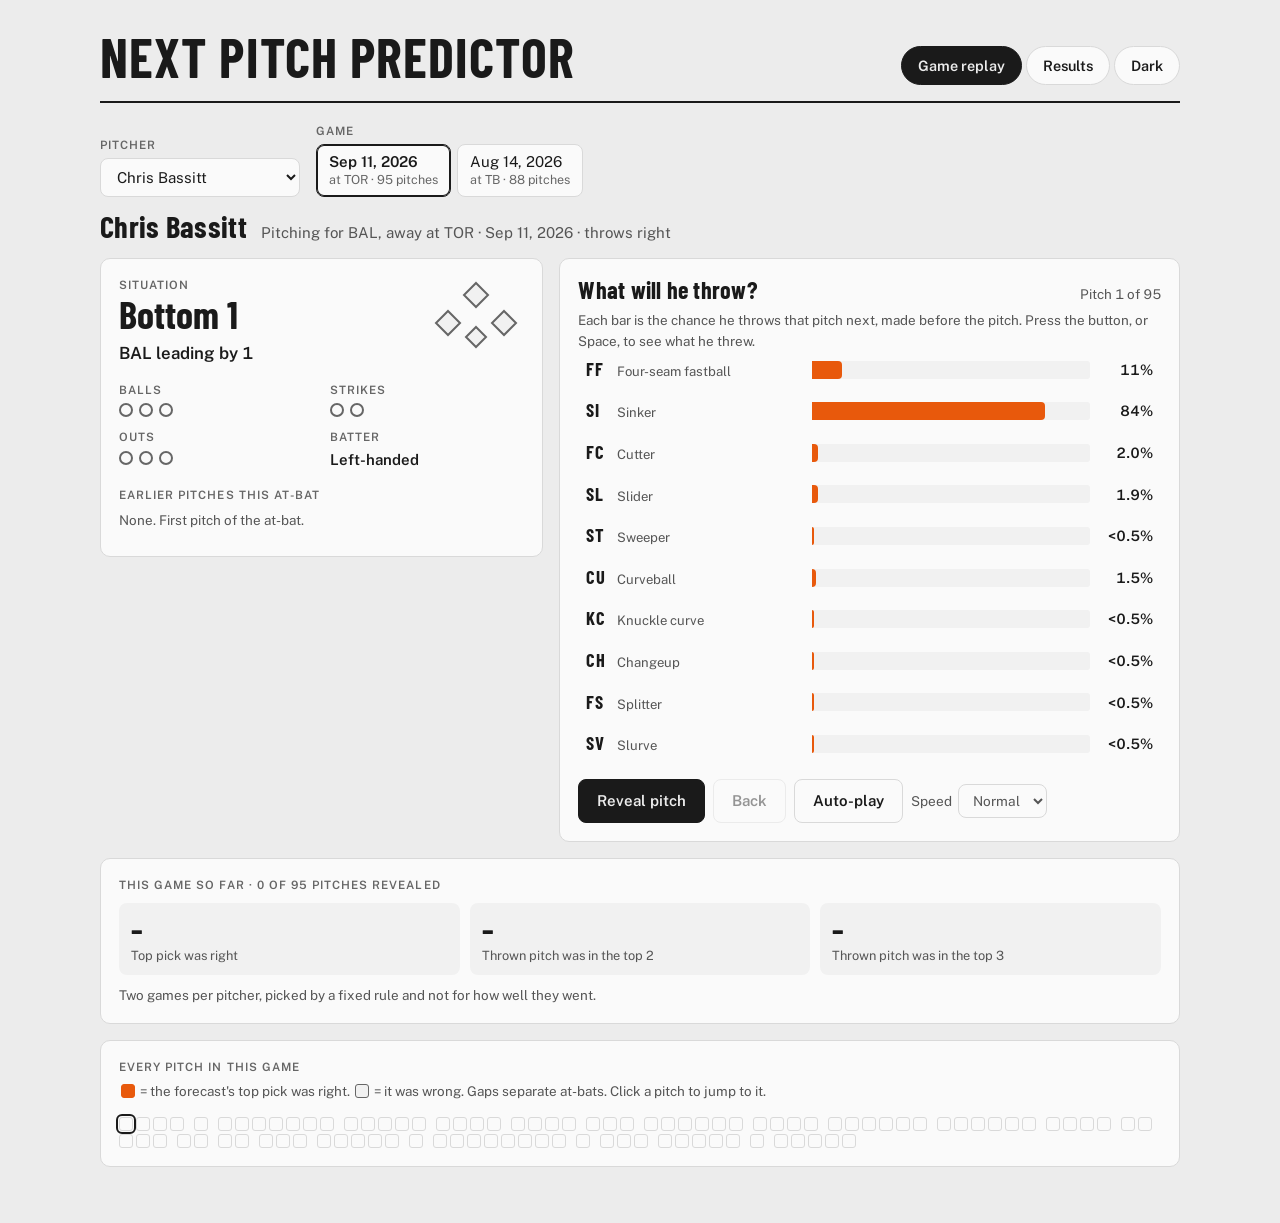
==== docs/index.html @ 97c6d10a "chore: remove unused gitkeep" ====
<!doctype html>
<html lang="en">
<head>
<meta charset="utf-8">
<meta name="viewport" content="width=device-width, initial-scale=1, viewport-fit=cover">
<title>Next Pitch Predictor</title>
<meta name="claude:viewport-fit-sides" content="cover">
<link rel="preconnect" href="https://fonts.googleapis.com">
<link rel="preconnect" href="https://fonts.gstatic.com" crossorigin>
<link href="https://fonts.googleapis.com/css2?family=Barlow+Condensed:wght@500;600;700&family=Public+Sans:wght@400;500;600&display=swap" rel="stylesheet">
<style>
/* Layout: a scoreboard-style header, then one working surface.
   Replay = situation card (left) + forecast panel (right); Results and How it works are single columns. */
:root{
  --bg:#ececec; --surface:#fafafa; --surface-2:#f1f1f1; --line:#d9d9d9;
  --ink:#1a1a1a; --ink-2:#555555; --ink-3:#666666;
  --model:#e8590c; --model-soft:#f8d3bc; --basec:#1971c2; --baseb:#8a8a8a;
  --good:#1a7f4b; --bad:#c0392b; --ring:#1a1a1a;
  --display:'Barlow Condensed','Arial Narrow',system-ui,sans-serif;
  --body:'Public Sans',system-ui,-apple-system,'Segoe UI',sans-serif;
}
@media (prefers-color-scheme: dark){
  :root:not([data-theme="light"]){
    --bg:#121212; --surface:#1b1b1b; --surface-2:#252525; --line:#333333;
    --ink:#f0f0f0; --ink-2:#b5b5b5; --ink-3:#9a9a9a;
    --model:#ff7a2f; --model-soft:#5c2f14; --basec:#5aa7f0; --baseb:#9a9a9a;
    --good:#4cc08a; --bad:#ef7566; --ring:#f0f0f0; color-scheme:dark;
  }
}
:root[data-theme="dark"]{
  --bg:#121212; --surface:#1b1b1b; --surface-2:#252525; --line:#333333;
  --ink:#f0f0f0; --ink-2:#b5b5b5; --ink-3:#9a9a9a;
  --model:#ff7a2f; --model-soft:#5c2f14; --basec:#5aa7f0; --baseb:#9a9a9a;
  --good:#4cc08a; --bad:#ef7566; --ring:#f0f0f0; color-scheme:dark;
}
*{box-sizing:border-box}
body{background:var(--bg);color:var(--ink);font-family:var(--body);font-size:15px;line-height:1.5;
  padding-block:20px 48px;padding-left:max(16px,env(safe-area-inset-left,0px));padding-right:max(16px,env(safe-area-inset-right,0px))}
.wrap{max-width:1080px;margin:0 auto}
h1,h2,h3{font-family:var(--display);font-weight:700;letter-spacing:.01em;margin:0;text-wrap:balance;line-height:1.05}
p{margin:0}
button,select{font:inherit;color:inherit}
.num{font-variant-numeric:tabular-nums}
:focus-visible{outline:2px solid var(--model);outline-offset:2px}

/* header */
.top{display:flex;flex-wrap:wrap;align-items:flex-end;justify-content:space-between;gap:14px 24px;padding-bottom:16px;border-bottom:2px solid var(--ink)}
.brand h1{font-size:clamp(2.2rem,6vw,3.4rem);text-transform:uppercase;letter-spacing:.02em}
.brand p{color:var(--ink-2);max-width:46ch;margin-top:6px}
.tabs{display:flex;gap:4px;flex-wrap:wrap}
.tab{border:1px solid var(--line);background:var(--surface);padding:8px 16px;border-radius:999px;cursor:pointer;font-weight:600;font-size:.9rem}
.tab[aria-selected="true"]{background:var(--ink);color:var(--bg);border-color:var(--ink)}
.panel{padding-top:20px}

/* cards */
.card{background:var(--surface);border:1px solid var(--line);border-radius:10px;padding:18px}
.eyebrow{font-size:.72rem;text-transform:uppercase;letter-spacing:.09em;color:var(--ink-3);font-weight:600}
.h-sm{font-size:1.5rem}
.muted{color:var(--ink-2)}

/* replay */
.pickers{display:flex;flex-wrap:wrap;gap:12px 16px;align-items:end;margin-bottom:14px}
.field{display:flex;flex-direction:column;gap:4px;min-width:0}
.field label{font-size:.72rem;text-transform:uppercase;letter-spacing:.09em;color:var(--ink-3);font-weight:600}
select{background:var(--surface);border:1px solid var(--line);border-radius:8px;padding:9px 12px;min-width:200px;max-width:100%}
.gbtns{display:flex;gap:6px;flex-wrap:wrap}
.gbtn{background:var(--surface);border:1px solid var(--line);border-radius:8px;padding:8px 12px;cursor:pointer;text-align:left;line-height:1.25}
.gbtn[aria-pressed="true"]{border-color:var(--ink);box-shadow:inset 0 0 0 1px var(--ink);font-weight:600}
.gbtn small{display:block;color:var(--ink-3);font-weight:400}
.gtitle{display:flex;flex-wrap:wrap;gap:4px 14px;align-items:baseline;margin-bottom:14px}
.gtitle h2{font-size:1.9rem}
.grid{display:grid;grid-template-columns:minmax(0,5fr) minmax(0,7fr);gap:16px;align-items:start}
@media (max-width:820px){.grid{grid-template-columns:minmax(0,1fr)}}
.sit{display:flex;flex-direction:column;gap:16px}
.sit-top{display:flex;justify-content:space-between;align-items:flex-start;gap:12px}
.inning{font-family:var(--display);font-size:2.4rem;font-weight:700;line-height:1}
.inning small{font-size:.9rem;font-family:var(--body);font-weight:500;color:var(--ink-3);display:block;letter-spacing:0}
.diamond{width:96px;height:80px;flex:none}
.diamond path.base{fill:var(--surface-2);stroke:var(--ink-3);stroke-width:2}
.diamond path.on{fill:var(--basec);stroke:var(--ink);}
.stats{display:grid;grid-template-columns:1fr 1fr;gap:12px 16px}
.stat .lbl{font-size:.72rem;text-transform:uppercase;letter-spacing:.09em;color:var(--ink-3);font-weight:600}
.dots{display:flex;gap:6px;margin-top:4px;align-items:center}
.dot{width:14px;height:14px;border-radius:50%;border:2px solid var(--ink-3);background:transparent}
.dot.on{background:var(--ink);border-color:var(--ink)}
.dot.strike.on{background:var(--ink)}
.dot.ball.on{background:var(--model);border-color:var(--model)}
.stat .v{font-weight:600;margin-top:2px}
.prev{display:flex;gap:6px;flex-wrap:wrap;margin-top:6px;min-height:28px}
.chip{font-family:var(--display);font-weight:600;font-size:1.05rem;border:1px solid var(--line);background:var(--surface-2);border-radius:6px;padding:1px 9px;letter-spacing:.03em}
.note{font-size:.84rem;color:var(--ink-2)}

.fc-head{display:flex;justify-content:space-between;flex-wrap:wrap;gap:8px;align-items:baseline;margin-bottom:6px}
.legend{display:flex;gap:14px;flex-wrap:wrap;font-size:.8rem;color:var(--ink-2);margin:8px 0 12px}
.legend span{display:inline-flex;align-items:center;gap:6px}
.sw-bar{width:16px;height:8px;background:var(--model);border-radius:2px}
.sw-c{width:9px;height:9px;background:var(--basec);transform:rotate(45deg);border:1px solid var(--surface)}
.sw-b{width:3px;height:14px;background:var(--baseb)}
ol.rows{list-style:none;margin:0;padding:0;display:flex;flex-direction:column;gap:4px}
.row{display:grid;grid-template-columns:minmax(9rem,13.5rem) minmax(0,1fr) 3.3rem;gap:10px;align-items:center;padding:3px 6px;border-radius:6px;border:2px solid transparent}
.row .code{font-family:var(--display);font-weight:700;font-size:1.15rem;display:inline-block;width:1.9rem;letter-spacing:.02em}
.row .nm{font-size:.82rem;color:var(--ink-2)}
.row .val{text-align:right;font-weight:600;font-size:.9rem}
.track{position:relative;height:18px;background:var(--surface-2);border-radius:3px}
.bar{position:absolute;left:0;top:0;bottom:0;background:var(--model);border-radius:0 4px 4px 0;min-width:2px;transition:width .35s ease}
.tk{position:absolute;top:50%;display:block}
.tk.c{width:10px;height:10px;background:var(--basec);transform:translate(-50%,-50%) rotate(45deg);border:1.5px solid var(--surface);z-index:2}
.tk.b{width:3px;height:22px;background:var(--baseb);transform:translate(-50%,-50%);z-index:1;border-radius:1px}
.row.thrown{border-color:var(--ring);background:var(--surface-2)}
.row.thrown .nm{color:var(--ink);font-weight:600}
.row>span:first-child{white-space:nowrap}
.row .flag{display:none;font-size:.68rem;text-transform:uppercase;letter-spacing:.08em;font-weight:700;margin-left:4px}
.row.thrown .flag{display:inline}
.row.pick .val::after{content:"";}
.row.pick .code{text-decoration:underline;text-decoration-thickness:2px;text-underline-offset:3px}
.hidden-ticks .tk{display:none}
.controls{display:flex;gap:8px;flex-wrap:wrap;margin-top:16px;align-items:center}
.btn{border:1px solid var(--ink);background:var(--ink);color:var(--bg);border-radius:8px;padding:10px 18px;font-weight:600;cursor:pointer}
.btn.sec{background:var(--surface);color:var(--ink);border-color:var(--line)}
.btn:disabled{opacity:.45;cursor:default}
.speed{display:flex;gap:6px;align-items:center;font-size:.85rem;color:var(--ink-2)}
.speed select{min-width:0;padding:7px 10px}
.tg{display:flex;gap:6px;align-items:center;font-size:.85rem;color:var(--ink-2)}
.result{margin-top:14px;border-top:1px solid var(--line);padding-top:14px}
.result:empty{display:none}
.result h3{font-size:1.25rem}
.three{display:grid;grid-template-columns:repeat(3,minmax(0,1fr));gap:8px;margin-top:8px}
.three>div{background:var(--surface-2);border-radius:8px;padding:8px 10px}
.three .big{font-family:var(--display);font-size:1.8rem;font-weight:700;line-height:1.1}
.three .who{font-size:.76rem;color:var(--ink-2);display:flex;gap:6px;align-items:center}
.sofar{margin-top:16px}
.so3{display:grid;grid-template-columns:repeat(auto-fit,minmax(190px,1fr));gap:10px;margin-top:8px}
.so3>div{background:var(--surface-2);border-radius:8px;padding:10px 12px}
.so3 .big{font-family:var(--display);font-size:1.9rem;font-weight:700;line-height:1.1}
.so3 .d{font-size:.8rem;color:var(--ink-2)}
.score{font-weight:600;margin-top:8px;font-size:1.05rem}
table{border-collapse:collapse;width:100%;font-size:.88rem}
th,td{text-align:right;padding:6px 8px;border-bottom:1px solid var(--line)}
th:first-child,td:first-child{text-align:left}
th{font-size:.72rem;text-transform:uppercase;letter-spacing:.08em;color:var(--ink-3);font-weight:600}
.tscroll{overflow-x:auto}
.strip{display:flex;flex-wrap:wrap;gap:3px;margin-top:16px}
.cell{width:14px;height:14px;border-radius:3px;border:1.5px solid var(--line);background:transparent;padding:0;cursor:pointer}
.cell.hit{background:var(--model);border-color:var(--model)}
.cell.miss{background:var(--surface-2);border-color:var(--ink-3)}
.cell.cur{outline:2px solid var(--ring);outline-offset:1px}
.cell.ab{margin-left:7px}
.sr{position:absolute;left:-9999px}
.swatch{display:inline-block;width:14px;height:14px;border-radius:3px;border:1.5px solid var(--line);vertical-align:-2px;margin:0 2px}
.swatch.hit{background:var(--model);border-color:var(--model)}
.swatch.miss{background:var(--surface-2);border-color:var(--ink-3)}

/* results */
.hero-l{font-size:clamp(1.9rem,4.4vw,2.8rem);max-width:22ch}
.kpis{display:grid;grid-template-columns:repeat(auto-fit,minmax(220px,1fr));gap:12px;margin:18px 0}
.kpi .n{font-family:var(--display);font-size:3rem;font-weight:700;line-height:1}
.kpi .d{color:var(--ink-2);font-size:.9rem;margin-top:6px}
.section{margin-top:24px}
.section h2{font-size:1.7rem;margin-bottom:4px}
.dp{display:grid;grid-template-columns:minmax(6.5rem,10rem) minmax(0,1fr) 4.2rem;gap:6px 12px;align-items:center;margin-top:14px}
.dp .lab{font-weight:600;font-size:.9rem}
.dp .lab small{display:block;color:var(--ink-3);font-weight:400}
.dtrack{position:relative;height:30px;border-left:1px solid var(--line)}
.dtrack::before{content:"";position:absolute;left:0;right:0;top:50%;height:1px;background:var(--line)}
.whisk{position:absolute;top:50%;height:2px;background:var(--ink-3);transform:translateY(-50%)}
.whisk::before,.whisk::after{content:"";position:absolute;top:-4px;width:2px;height:10px;background:var(--ink-3)}
.whisk::before{left:0}.whisk::after{right:0}
.pt{position:absolute;top:50%;width:14px;height:14px;border-radius:50%;transform:translate(-50%,-50%);border:2px solid var(--surface)}
.axis{display:grid;grid-template-columns:minmax(6.5rem,10rem) minmax(0,1fr) 4.2rem;gap:12px;font-size:.76rem;color:var(--ink-3);margin-top:4px}
.axis .ticks{position:relative;height:18px}
.axis .ticks span{position:absolute;transform:translateX(-50%)}
.gb{display:grid;grid-template-columns:minmax(6.5rem,9rem) minmax(0,1fr) 4.6rem;gap:6px 12px;align-items:center;margin-top:12px}
.gtrack{position:relative;height:18px;background:var(--surface-2);border-radius:3px}
.gfill{position:absolute;left:0;top:0;bottom:0;background:var(--model);border-radius:0 4px 4px 0}
.gfill.cut{background:repeating-linear-gradient(90deg,var(--model) 0 10px,var(--model-soft) 10px 14px)}
.gb .lab small{display:block;color:var(--ink-3);font-size:.76rem}
.callout{border-left:4px solid var(--basec);background:var(--surface-2);padding:12px 14px;border-radius:0 8px 8px 0;margin-top:14px;max-width:70ch}
.crit{list-style:none;margin:10px 0 0;padding:0;display:flex;flex-direction:column;gap:8px}
.crit li{display:flex;gap:10px;align-items:flex-start}
.badge{font-size:.68rem;text-transform:uppercase;letter-spacing:.08em;font-weight:700;border:1px solid var(--line);border-radius:4px;padding:1px 6px;white-space:nowrap}
.pass{font-weight:700;color:var(--good);min-width:3.2rem}
.switch{display:flex;gap:8px;align-items:center;margin-top:12px;font-size:.9rem}

.foot{margin-top:28px;font-size:.8rem;color:var(--ink-3);max-width:80ch}
@media (prefers-reduced-motion:reduce){.bar{transition:none}}
@media (max-width:520px){
  .row{grid-template-columns:minmax(5.6rem,6.4rem) minmax(0,1fr) 3rem;gap:6px}
  .row .nm{display:none}
  .row.thrown .nm{display:none}
  .row.thrown .flag{display:none}
  .dp,.axis{grid-template-columns:minmax(5rem,6.4rem) minmax(0,1fr) 3.4rem;gap:6px 8px}
  .gb{grid-template-columns:minmax(5rem,6.4rem) minmax(0,1fr) 3.8rem}
  .three .big{font-size:1.5rem}
  .tg{margin-left:0}
}
</style>

</head>
<body>
<div class="wrap">
  <header class="top">
    <div class="brand">
      <h1>Next Pitch Predictor</h1>
    </div>
    <div class="tabs" role="tablist" aria-label="Sections">
      <button class="tab" role="tab" id="tab-replay" aria-controls="replay" data-tab="replay">Game replay</button>
      <button class="tab" role="tab" id="tab-results" aria-controls="results" data-tab="results">Results</button>
      <button class="tab" id="themeBtn" type="button" aria-label="Switch between light and dark">Light</button>
    </div>
  </header>

  <!-- REPLAY -->
  <section class="panel" id="replay" role="tabpanel" aria-labelledby="tab-replay">
    <div class="pickers">
      <div class="field"><label for="pitcher">Pitcher</label><select id="pitcher"></select></div>
      <div class="field"><label id="glabel">Game</label><div class="gbtns" id="gbtns" role="group" aria-labelledby="glabel"></div></div>
    </div>
    <div class="gtitle"><h2 id="gname"></h2><span class="muted" id="gmeta"></span></div>
    <div class="grid">
      <div class="card sit" id="sit"></div>
      <div class="card">
        <div class="fc-head"><h2 class="h-sm" id="fctitle">What will he throw?</h2><span class="note num" id="pcount"></span></div>
        <p class="note" id="fchelp"></p>
        
        <ol class="rows" id="rows"></ol>
        <div class="controls">
          <button class="btn" id="next"></button>
          <button class="btn sec" id="back">Back</button>
          <button class="btn sec" id="auto">Auto-play</button>
          <label class="speed" for="speed">Speed <select id="speed"><option value="2600">Slow</option><option value="1300" selected>Normal</option><option value="650">Fast</option></select></label>
          
        </div>
        <div class="result" id="result" aria-live="polite"></div>
      </div>
    </div>
    <div class="card sofar" id="sofar"></div>
    <div class="card" style="margin-top:16px">
      <div class="eyebrow">Every pitch in this game</div>
      <p class="note" style="margin-top:4px"><i class="swatch hit"></i> = the forecast's top pick was right. <i class="swatch miss"></i> = it was wrong. Gaps separate at-bats. Click a pitch to jump to it.</p>
      <div class="strip" id="strip"></div>
    </div>
  </section>

  <!-- RESULTS -->
  <section class="panel" id="results" role="tabpanel" aria-labelledby="tab-results" hidden>
    <h2 class="hero-l">On the 2026 season, the model beat every baseline for all 13 pitchers.</h2>
    <p class="muted" style="max-width:62ch;margin-top:8px">28,778 pitches across 313 games. The 2026 season was held back during development and scored once.</p>
    <div class="kpis">
      <div class="card kpi"><div class="n num">0.286</div><div class="d">lower log loss than Baseline B, the pitcher-by-count lookup. Lower is better.</div></div>
      <div class="card kpi"><div class="n num">13 of 13</div><div class="d">pitchers scored better than Baseline B. Baseline C beat B for 10 of 13.</div></div>
      <div class="card kpi"><div class="n num" id="k3n">42.2%</div><div class="d" id="k3d">of the time the model's top pick was right, and 68.6% for its top two. Baseline C: 41.0% and 66.6%.</div></div>
    </div>

    <div class="card section" style="margin-top:0">
      <h2>Score by model</h2>
      <p class="muted" style="max-width:70ch">Log loss grades the probabilities, not only the top pick. Dots are the 2026 score and lines are 95% intervals from resampling whole games. For scale, guessing all ten pitch types equally scores 2.30.</p>
      <div id="dp"></div>
      <div class="axis"><span></span><div class="ticks" id="axis"></div><span></span></div>
    </div>

    <div class="card section">
      <h2>Gain over Baseline C, by pitcher</h2>
      <p class="muted" style="max-width:70ch">How much lower the model's log loss is than Baseline C, the fairer bar because it also knows the batter's handedness.</p>
      <div id="gb"></div>
      <div class="callout" id="callout"></div>
      <label class="switch"><input type="checkbox" id="excl"> Leave out Kikuchi and Irvin (chosen after seeing the results)</label>
      <p class="note" id="exclout" style="margin-top:6px"></p>
    </div>
  </section>

</div>

<script type="application/json" id="data">{"classes":["FF","SI","FC","SL","ST","CU","KC","CH","FS","SV"],"models":["B","C","Global XGBoost"],"games":[{"pitcher":605135,"name":"Bassitt, Chris","throws":"R","game_pk":822767,"pitches":[{"ab":5,"pn":1,"inning":1,"top":0,"outs":0,"balls":0,"strikes":0,"on":[0,0,0],"diff":1,"stand":"L","actual":"SI","p":{"B":[719,4677,1305,530,457,1329,0,625,359,0],"C":[1058,3691,1770,415,258,1588,0,617,604,0],"Global XGBoost":[1050,8356,204,195,9,149,19,15,1,1]}},{"ab":5,"pn":2,"inning":1,"top":0,"outs":0,"balls":1,"strikes":0,"on":[0,0,0],"diff":1,"stand":"L","actual":"SI","p":{"B":[490,4913,1543,483,374,1171,0,669,357,0],"C":[661,3929,2123,351,187,1347,0,825,576,0],"Global XGBoost":[1509,6155,832,194,76,584,4,464,181,2]}},{"ab":5,"pn":3,"inning":1,"top":0,"outs":0,"balls":1,"strikes":1,"on":[0,0,0],"diff":1,"stand":"L","actual":"SI","p":{"B":[613,3196,1812,527,879,1929,0,608,435,0],"C":[876,2245,2429,495,417,2227,0,608,702,0],"Global XGBoost":[2272,2527,2121,239,127,1342,6,880,484,3]}},{"ab":5,"pn":4,"inning":1,"top":0,"outs":0,"balls":1,"strikes":2,"on":[0,0,0],"diff":1,"stand":"L","actual":"FC","p":{"B":[1127,2871,2455,222,1185,1383,0,224,533,0],"C":[1484,2360,2827,239,599,1425,0,226,840,0],"Global XGBoost":[1730,1946,3325,214,162,1185,5,601,829,3]}},{"ab":6,"pn":1,"inning":1,"top":0,"outs":1,"balls":0,"strikes":0,"on":[0,0,0],"diff":1,"stand":"R","actual":"SI","p":{"B":[719,4677,1305,530,457,1329,0,625,359,0],"C":[352,5774,779,660,654,1046,0,640,95,0],"Global XGBoost":[308,6955,643,242,507,1087,3,220,33,3]}},{"ab":7,"pn":1,"inning":1,"top":0,"outs":1,"balls":0,"strikes":0,"on":[1,0,0],"diff":1,"stand":"R","actual":"ST","p":{"B":[719,4677,1305,530,457,1329,0,625,359,0],"C":[352,5774,779,660,654,1046,0,640,95,0],"Global XGBoost":[253,7282,574,223,388,1005,2,240,30,2]}},{"ab":7,"pn":2,"inning":1,"top":0,"outs":1,"balls":1,"strikes":0,"on":[1,0,0],"diff":1,"stand":"R","actual":"SI","p":{"B":[490,4913,1543,483,374,1171,0,669,357,0],"C":[261,6133,863,641,546,943,0,510,104,0],"Global XGBoost":[155,7322,647,173,738,594,1,323,45,2]}},{"ab":7,"pn":3,"inning":1,"top":0,"outs":1,"balls":1,"strikes":1,"on":[1,0,0],"diff":1,"stand":"R","actual":"CU","p":{"B":[613,3196,1812,527,879,1929,0,608,435,0],"C":[288,4210,1101,581,1439,1639,0,616,126,0],"Global XGBoost":[235,5678,886,192,1320,1042,2,463,179,2]}},{"ab":7,"pn":4,"inning":1,"top":0,"outs":1,"balls":1,"strikes":2,"on":[1,0,0],"diff":1,"stand":"R","actual":"FF","p":{"B":[1127,2871,2455,222,1185,1383,0,224,533,0],"C":[782,3305,2122,190,1861,1330,0,190,220,0],"Global XGBoost":[348,3075,2396,128,2076,1529,1,270,177,1]}},{"ab":7,"pn":5,"inning":1,"top":0,"outs":1,"balls":2,"strikes":2,"on":[1,0,0],"diff":1,"stand":"R","actual":"CU","p":{"B":[930,3517,2179,260,1022,1431,0,309,352,0],"C":[653,4050,1792,276,1507,1222,0,334,166,0],"Global XGBoost":[465,4715,1579,179,1743,948,1,303,66,1]}},{"ab":7,"pn":6,"inning":1,"top":0,"outs":1,"balls":2,"strikes":2,"on":[1,0,0],"diff":1,"stand":"R","actual":"SI","p":{"B":[930,3517,2179,260,1022,1431,0,309,352,0],"C":[653,4050,1792,276,1507,1222,0,334,166,0],"Global XGBoost":[926,4335,1816,126,1543,921,1,272,59,1]}},{"ab":7,"pn":7,"inning":1,"top":0,"outs":1,"balls":3,"strikes":2,"on":[1,0,0],"diff":1,"stand":"R","actual":"SI","p":{"B":[657,4643,1782,279,704,1552,0,247,136,0],"C":[419,5315,1340,270,1051,1363,0,183,60,0],"Global XGBoost":[335,5935,1506,146,915,912,1,215,35,1]}},{"ab":8,"pn":1,"inning":1,"top":0,"outs":1,"balls":0,"strikes":0,"on":[1,1,0],"diff":1,"stand":"R","actual":"SI","p":{"B":[719,4677,1305,530,457,1329,0,625,359,0],"C":[352,5774,779,660,654,1046,0,640,95,0],"Global XGBoost":[330,6736,559,199,679,1191,1,286,18,1]}},{"ab":8,"pn":2,"inning":1,"top":0,"outs":1,"balls":1,"strikes":0,"on":[1,1,0],"diff":1,"stand":"R","actual":"SI","p":{"B":[490,4913,1543,483,374,1171,0,669,357,0],"C":[261,6133,863,641,546,943,0,510,104,0],"Global XGBoost":[163,7262,522,188,583,864,1,393,23,1]}},{"ab":8,"pn":3,"inning":1,"top":0,"outs":1,"balls":1,"strikes":1,"on":[1,1,0],"diff":1,"stand":"R","actual":"ST","p":{"B":[613,3196,1812,527,879,1929,0,608,435,0],"C":[288,4210,1101,581,1439,1639,0,616,126,0],"Global XGBoost":[237,5014,770,182,1744,1516,1,480,55,1]}},{"ab":8,"pn":4,"inning":1,"top":0,"outs":1,"balls":2,"strikes":1,"on":[1,1,0],"diff":1,"stand":"R","actual":"SI","p":{"B":[655,4796,1660,331,456,1305,0,548,249,0],"C":[352,5724,1206,378,630,1035,0,590,85,0],"Global XGBoost":[187,6921,477,150,1135,821,1,284,23,1]}},{"ab":8,"pn":5,"inning":1,"top":0,"outs":2,"balls":3,"strikes":1,"on":[0,1,0],"diff":1,"stand":"R","actual":"SI","p":{"B":[562,5741,1492,472,351,912,0,342,127,0],"C":[349,6519,1135,497,457,705,0,288,50,0],"Global XGBoost":[256,7343,744,174,631,629,1,199,22,1]}},{"ab":9,"pn":1,"inning":1,"top":0,"outs":2,"balls":0,"strikes":0,"on":[1,1,0],"diff":1,"stand":"L","actual":"SI","p":{"B":[719,4677,1305,530,457,1329,0,625,359,0],"C":[1058,3691,1770,415,258,1588,0,617,604,0],"Global XGBoost":[952,2552,2284,247,434,2656,1,610,261,2]}},{"ab":9,"pn":2,"inning":1,"top":0,"outs":2,"balls":0,"strikes":1,"on":[1,1,0],"diff":1,"stand":"L","actual":"FF","p":{"B":[652,3007,1600,495,1018,1830,0,832,565,0],"C":[995,1839,2164,443,523,2116,0,940,981,0],"Global XGBoost":[629,1496,2805,221,476,2433,1,999,938,2]}},{"ab":9,"pn":3,"inning":1,"top":0,"outs":2,"balls":0,"strikes":2,"on":[1,1,0],"diff":1,"stand":"L","actual":"FC","p":{"B":[1341,2858,2407,188,1309,1203,0,292,402,0],"C":[1749,2426,2882,132,618,1254,0,325,614,0],"Global XGBoost":[2508,1423,2142,140,684,2373,1,470,258,1]}},{"ab":9,"pn":4,"inning":1,"top":0,"outs":2,"balls":1,"strikes":2,"on":[1,1,0],"diff":1,"stand":"L","actual":"SI","p":{"B":[1127,2871,2455,222,1185,1383,0,224,533,0],"C":[1484,2360,2827,239,599,1425,0,226,840,0],"Global XGBoost":[1003,2214,2829,146,601,2448,1,518,238,2]}},{"ab":19,"pn":1,"inning":2,"top":0,"outs":0,"balls":0,"strikes":0,"on":[0,0,0],"diff":6,"stand":"R","actual":"SI","p":{"B":[719,4677,1305,530,457,1329,0,625,359,0],"C":[352,5774,779,660,654,1046,0,640,95,0],"Global XGBoost":[477,6813,620,245,646,976,1,206,14,1]}},{"ab":19,"pn":2,"inning":2,"top":0,"outs":0,"balls":1,"strikes":0,"on":[0,0,0],"diff":6,"stand":"R","actual":"SI","p":{"B":[490,4913,1543,483,374,1171,0,669,357,0],"C":[261,6133,863,641,546,943,0,510,104,0],"Global XGBoost":[271,7566,514,201,546,629,1,259,14,1]}},{"ab":19,"pn":3,"inning":2,"top":0,"outs":0,"balls":1,"strikes":1,"on":[0,0,0],"diff":6,"stand":"R","actual":"SI","p":{"B":[613,3196,1812,527,879,1929,0,608,435,0],"C":[288,4210,1101,581,1439,1639,0,616,126,0],"Global XGBoost":[349,4808,921,221,1752,1456,1,441,50,1]}},{"ab":19,"pn":4,"inning":2,"top":0,"outs":0,"balls":1,"strikes":2,"on":[0,0,0],"diff":6,"stand":"R","actual":"ST","p":{"B":[1127,2871,2455,222,1185,1383,0,224,533,0],"C":[782,3305,2122,190,1861,1330,0,190,220,0],"Global XGBoost":[714,2661,1709,164,2871,1495,1,313,70,1]}},{"ab":20,"pn":1,"inning":2,"top":0,"outs":1,"balls":0,"strikes":0,"on":[0,0,0],"diff":6,"stand":"L","actual":"SI","p":{"B":[719,4677,1305,530,457,1329,0,625,359,0],"C":[1058,3691,1770,415,258,1588,0,617,604,0],"Global XGBoost":[1116,3468,1919,254,426,2014,1,440,360,1]}},{"ab":20,"pn":2,"inning":2,"top":0,"outs":1,"balls":0,"strikes":1,"on":[0,0,0],"diff":6,"stand":"L","actual":"FC","p":{"B":[652,3007,1600,495,1018,1830,0,832,565,0],"C":[995,1839,2164,443,523,2116,0,940,981,0],"Global XGBoost":[696,1799,2953,250,477,2005,1,862,956,1]}},{"ab":20,"pn":3,"inning":2,"top":0,"outs":1,"balls":0,"strikes":2,"on":[0,0,0],"diff":6,"stand":"L","actual":"FC","p":{"B":[1341,2858,2407,188,1309,1203,0,292,402,0],"C":[1749,2426,2882,132,618,1254,0,325,614,0],"Global XGBoost":[1450,1687,2955,141,657,2100,1,398,610,1]}},{"ab":21,"pn":1,"inning":2,"top":0,"outs":2,"balls":0,"strikes":0,"on":[0,0,0],"diff":6,"stand":"L","actual":"SI","p":{"B":[719,4677,1305,530,457,1329,0,625,359,0],"C":[1058,3691,1770,415,258,1588,0,617,604,0],"Global XGBoost":[950,2970,2261,270,400,2348,1,390,408,1]}},{"ab":21,"pn":2,"inning":2,"top":0,"outs":2,"balls":0,"strikes":1,"on":[0,0,0],"diff":6,"stand":"L","actual":"FC","p":{"B":[652,3007,1600,495,1018,1830,0,832,565,0],"C":[995,1839,2164,443,523,2116,0,940,981,0],"Global XGBoost":[613,1616,2845,237,406,2296,1,778,1207,1]}},{"ab":21,"pn":3,"inning":2,"top":0,"outs":2,"balls":0,"strikes":2,"on":[0,0,0],"diff":6,"stand":"L","actual":"FF","p":{"B":[1341,2858,2407,188,1309,1203,0,292,402,0],"C":[1749,2426,2882,132,618,1254,0,325,614,0],"Global XGBoost":[1678,1616,2544,131,689,2237,1,369,735,1]}},{"ab":21,"pn":4,"inning":2,"top":0,"outs":2,"balls":0,"strikes":2,"on":[0,0,0],"diff":6,"stand":"L","actual":"FC","p":{"B":[1341,2858,2407,188,1309,1203,0,292,402,0],"C":[1749,2426,2882,132,618,1254,0,325,614,0],"Global XGBoost":[1914,1713,2740,124,742,2013,1,346,405,1]}},{"ab":21,"pn":5,"inning":2,"top":0,"outs":2,"balls":0,"strikes":2,"on":[0,0,0],"diff":6,"stand":"L","actual":"SI","p":{"B":[1341,2858,2407,188,1309,1203,0,292,402,0],"C":[1749,2426,2882,132,618,1254,0,325,614,0],"Global XGBoost":[1692,1878,2350,108,720,2455,1,360,436,1]}},{"ab":21,"pn":6,"inning":2,"top":0,"outs":2,"balls":0,"strikes":2,"on":[0,0,0],"diff":6,"stand":"L","actual":"FF","p":{"B":[1341,2858,2407,188,1309,1203,0,292,402,0],"C":[1749,2426,2882,132,618,1254,0,325,614,0],"Global XGBoost":[1793,1715,2347,131,672,2408,1,401,532,1]}},{"ab":25,"pn":1,"inning":3,"top":0,"outs":0,"balls":0,"strikes":0,"on":[0,0,0],"diff":6,"stand":"R","actual":"FC","p":{"B":[719,4677,1305,530,457,1329,0,625,359,0],"C":[352,5774,779,660,654,1046,0,640,95,0],"Global XGBoost":[441,6862,672,262,568,988,1,186,19,1]}},{"ab":25,"pn":2,"inning":3,"top":0,"outs":0,"balls":1,"strikes":0,"on":[0,0,0],"diff":6,"stand":"R","actual":"SI","p":{"B":[490,4913,1543,483,374,1171,0,669,357,0],"C":[261,6133,863,641,546,943,0,510,104,0],"Global XGBoost":[329,7201,746,243,522,696,1,242,19,1]}},{"ab":25,"pn":3,"inning":3,"top":0,"outs":0,"balls":1,"strikes":1,"on":[0,0,0],"diff":6,"stand":"R","actual":"CU","p":{"B":[613,3196,1812,527,879,1929,0,608,435,0],"C":[288,4210,1101,581,1439,1639,0,616,126,0],"Global XGBoost":[334,5086,1067,245,1609,1224,1,385,47,1]}},{"ab":25,"pn":4,"inning":3,"top":0,"outs":0,"balls":2,"strikes":1,"on":[0,0,0],"diff":6,"stand":"R","actual":"FC","p":{"B":[655,4796,1660,331,456,1305,0,548,249,0],"C":[352,5724,1206,378,630,1035,0,590,85,0],"Global XGBoost":[352,6604,1147,138,745,745,1,250,17,1]}},{"ab":26,"pn":1,"inning":3,"top":0,"outs":1,"balls":0,"strikes":0,"on":[0,0,0],"diff":6,"stand":"L","actual":"CU","p":{"B":[719,4677,1305,530,457,1329,0,625,359,0],"C":[1058,3691,1770,415,258,1588,0,617,604,0],"Global XGBoost":[1033,3084,2135,284,377,1960,1,791,334,1]}},{"ab":26,"pn":2,"inning":3,"top":0,"outs":1,"balls":1,"strikes":0,"on":[0,0,0],"diff":6,"stand":"L","actual":"FC","p":{"B":[490,4913,1543,483,374,1171,0,669,357,0],"C":[661,3929,2123,351,187,1347,0,825,576,0],"Global XGBoost":[776,3484,2552,252,264,1442,1,1004,224,1]}},{"ab":26,"pn":3,"inning":3,"top":0,"outs":1,"balls":1,"strikes":1,"on":[0,0,0],"diff":6,"stand":"L","actual":"CU","p":{"B":[613,3196,1812,527,879,1929,0,608,435,0],"C":[876,2245,2429,495,417,2227,0,608,702,0],"Global XGBoost":[1033,1963,2755,216,654,1761,1,1060,555,1]}},{"ab":26,"pn":4,"inning":3,"top":0,"outs":1,"balls":1,"strikes":2,"on":[0,0,0],"diff":6,"stand":"L","actual":"CU","p":{"B":[1127,2871,2455,222,1185,1383,0,224,533,0],"C":[1484,2360,2827,239,599,1425,0,226,840,0],"Global XGBoost":[1213,2002,2885,161,596,1865,1,574,702,1]}},{"ab":26,"pn":5,"inning":3,"top":0,"outs":1,"balls":2,"strikes":2,"on":[0,0,0],"diff":6,"stand":"L","actual":"CU","p":{"B":[930,3517,2179,260,1022,1431,0,309,352,0],"C":[1201,2974,2578,231,606,1629,0,261,520,0],"Global XGBoost":[968,3473,2796,110,602,1131,1,595,323,1]}},{"ab":26,"pn":6,"inning":3,"top":0,"outs":1,"balls":3,"strikes":2,"on":[0,0,0],"diff":6,"stand":"L","actual":"SI","p":{"B":[657,4643,1782,279,704,1552,0,247,136,0],"C":[839,4164,2154,272,411,1726,0,267,167,0],"Global XGBoost":[674,4385,2924,99,410,1038,1,321,146,1]}},{"ab":27,"pn":1,"inning":3,"top":0,"outs":1,"balls":0,"strikes":0,"on":[0,1,0],"diff":6,"stand":"R","actual":"SI","p":{"B":[719,4677,1305,530,457,1329,0,625,359,0],"C":[352,5774,779,660,654,1046,0,640,95,0],"Global XGBoost":[396,5413,1055,267,855,1448,1,525,39,1]}},{"ab":27,"pn":2,"inning":3,"top":0,"outs":1,"balls":1,"strikes":0,"on":[0,1,0],"diff":6,"stand":"R","actual":"ST","p":{"B":[490,4913,1543,483,374,1171,0,669,357,0],"C":[261,6133,863,641,546,943,0,510,104,0],"Global XGBoost":[249,6116,962,235,765,1114,1,530,27,1]}},{"ab":27,"pn":3,"inning":3,"top":0,"outs":1,"balls":2,"strikes":0,"on":[0,1,0],"diff":6,"stand":"R","actual":"SI","p":{"B":[674,6050,1373,211,326,816,0,372,178,0],"C":[370,7013,978,236,417,628,0,293,65,0],"Global XGBoost":[304,7216,926,176,503,527,1,327,19,1]}},{"ab":27,"pn":4,"inning":3,"top":0,"outs":1,"balls":2,"strikes":1,"on":[0,1,0],"diff":6,"stand":"R","actual":"FC","p":{"B":[655,4796,1660,331,456,1305,0,548,249,0],"C":[352,5724,1206,378,630,1035,0,590,85,0],"Global XGBoost":[342,5571,1287,174,902,1163,1,507,52,1]}},{"ab":27,"pn":5,"inning":3,"top":0,"outs":1,"balls":2,"strikes":2,"on":[0,1,0],"diff":6,"stand":"R","actual":"FC","p":{"B":[930,3517,2179,260,1022,1431,0,309,352,0],"C":[653,4050,1792,276,1507,1222,0,334,166,0],"Global XGBoost":[1333,3150,1481,96,2167,1411,1,293,67,1]}},{"ab":27,"pn":6,"inning":3,"top":0,"outs":1,"balls":3,"strikes":2,"on":[0,1,0],"diff":6,"stand":"R","actual":"CU","p":{"B":[657,4643,1782,279,704,1552,0,247,136,0],"C":[419,5315,1340,270,1051,1363,0,183,60,0],"Global XGBoost":[304,5695,1355,130,1264,1089,1,139,23,1]}},{"ab":28,"pn":1,"inning":3,"top":0,"outs":1,"balls":0,"strikes":0,"on":[1,0,1],"diff":6,"stand":"R","actual":"SI","p":{"B":[719,4677,1305,530,457,1329,0,625,359,0],"C":[352,5774,779,660,654,1046,0,640,95,0],"Global XGBoost":[228,6560,1056,256,661,928,1,267,41,1]}},{"ab":28,"pn":2,"inning":3,"top":0,"outs":1,"balls":1,"strikes":0,"on":[1,0,1],"diff":6,"stand":"R","actual":"SI","p":{"B":[490,4913,1543,483,374,1171,0,669,357,0],"C":[261,6133,863,641,546,943,0,510,104,0],"Global XGBoost":[155,7180,927,219,542,709,1,240,25,1]}},{"ab":28,"pn":3,"inning":3,"top":0,"outs":1,"balls":1,"strikes":1,"on":[1,0,1],"diff":6,"stand":"R","actual":"SI","p":{"B":[613,3196,1812,527,879,1929,0,608,435,0],"C":[288,4210,1101,581,1439,1639,0,616,126,0],"Global XGBoost":[227,5246,1179,205,1568,1194,1,314,65,1]}},{"ab":28,"pn":4,"inning":3,"top":0,"outs":1,"balls":1,"strikes":2,"on":[1,0,1],"diff":6,"stand":"R","actual":"CU","p":{"B":[1127,2871,2455,222,1185,1383,0,224,533,0],"C":[782,3305,2122,190,1861,1330,0,190,220,0],"Global XGBoost":[485,3059,2022,134,2738,1258,1,204,98,1]}},{"ab":29,"pn":1,"inning":3,"top":0,"outs":2,"balls":0,"strikes":0,"on":[1,0,1],"diff":6,"stand":"R","actual":"FC","p":{"B":[719,4677,1305,530,457,1329,0,625,359,0],"C":[352,5774,779,660,654,1046,0,640,95,0],"Global XGBoost":[308,5447,1241,248,1102,1265,1,330,58,1]}},{"ab":29,"pn":2,"inning":3,"top":0,"outs":2,"balls":0,"strikes":1,"on":[1,0,1],"diff":6,"stand":"R","actual":"ST","p":{"B":[652,3007,1600,495,1018,1830,0,832,565,0],"C":[289,4106,1007,560,1561,1573,0,752,152,0],"Global XGBoost":[453,4388,1359,215,1825,1361,1,322,76,1]}},{"ab":29,"pn":3,"inning":3,"top":0,"outs":2,"balls":1,"strikes":1,"on":[1,0,1],"diff":6,"stand":"R","actual":"SI","p":{"B":[613,3196,1812,527,879,1929,0,608,435,0],"C":[288,4210,1101,581,1439,1639,0,616,126,0],"Global XGBoost":[281,4795,1366,186,1890,1183,1,259,38,1]}},{"ab":29,"pn":4,"inning":3,"top":0,"outs":2,"balls":2,"strikes":1,"on":[1,0,1],"diff":6,"stand":"R","actual":"CU","p":{"B":[655,4796,1660,331,456,1305,0,548,249,0],"C":[352,5724,1206,378,630,1035,0,590,85,0],"Global XGBoost":[270,5814,1505,131,894,1064,1,271,48,1]}},{"ab":29,"pn":5,"inning":3,"top":0,"outs":2,"balls":3,"strikes":1,"on":[1,0,1],"diff":6,"stand":"R","actual":"SI","p":{"B":[562,5741,1492,472,351,912,0,342,127,0],"C":[349,6519,1135,497,457,705,0,288,50,0],"Global XGBoost":[243,7210,1034,96,578,678,1,133,26,1]}},{"ab":30,"pn":1,"inning":3,"top":0,"outs":2,"balls":0,"strikes":0,"on":[1,1,1],"diff":6,"stand":"L","actual":"FC","p":{"B":[719,4677,1305,530,457,1329,0,625,359,0],"C":[1058,3691,1770,415,258,1588,0,617,604,0],"Global XGBoost":[723,1912,3244,254,516,2168,1,627,553,1]}},{"ab":30,"pn":2,"inning":3,"top":0,"outs":2,"balls":0,"strikes":1,"on":[1,1,1],"diff":6,"stand":"L","actual":"CU","p":{"B":[652,3007,1600,495,1018,1830,0,832,565,0],"C":[995,1839,2164,443,523,2116,0,940,981,0],"Global XGBoost":[1129,1482,3447,239,513,1950,1,625,612,1]}},{"ab":35,"pn":1,"inning":4,"top":0,"outs":0,"balls":0,"strikes":0,"on":[0,0,0],"diff":6,"stand":"R","actual":"SL","p":{"B":[719,4677,1305,530,457,1329,0,625,359,0],"C":[352,5774,779,660,654,1046,0,640,95,0],"Global XGBoost":[330,6449,999,248,499,1096,1,337,41,1]}},{"ab":35,"pn":2,"inning":4,"top":0,"outs":0,"balls":1,"strikes":0,"on":[0,0,0],"diff":6,"stand":"R","actual":"SI","p":{"B":[490,4913,1543,483,374,1171,0,669,357,0],"C":[261,6133,863,641,546,943,0,510,104,0],"Global XGBoost":[260,6729,705,665,405,910,1,304,20,1]}},{"ab":36,"pn":1,"inning":4,"top":0,"outs":0,"balls":0,"strikes":0,"on":[0,0,0],"diff":5,"stand":"L","actual":"FF","p":{"B":[719,4677,1305,530,457,1329,0,625,359,0],"C":[1058,3691,1770,415,258,1588,0,617,604,0],"Global XGBoost":[834,3438,2402,446,253,1762,1,546,318,1]}},{"ab":36,"pn":2,"inning":4,"top":0,"outs":0,"balls":0,"strikes":1,"on":[0,0,0],"diff":5,"stand":"L","actual":"CU","p":{"B":[652,3007,1600,495,1018,1830,0,832,565,0],"C":[995,1839,2164,443,523,2116,0,940,981,0],"Global XGBoost":[856,1525,3298,466,380,2073,1,785,614,1]}},{"ab":36,"pn":3,"inning":4,"top":0,"outs":0,"balls":0,"strikes":2,"on":[0,0,0],"diff":5,"stand":"L","actual":"FC","p":{"B":[1341,2858,2407,188,1309,1203,0,292,402,0],"C":[1749,2426,2882,132,618,1254,0,325,614,0],"Global XGBoost":[1189,1716,3259,278,583,2155,1,366,452,1]}},{"ab":37,"pn":1,"inning":4,"top":0,"outs":1,"balls":0,"strikes":0,"on":[0,0,0],"diff":5,"stand":"L","actual":"SI","p":{"B":[719,4677,1305,530,457,1329,0,625,359,0],"C":[1058,3691,1770,415,258,1588,0,617,604,0],"Global XGBoost":[840,3240,2370,435,305,1907,1,604,296,1]}},{"ab":37,"pn":2,"inning":4,"top":0,"outs":1,"balls":0,"strikes":1,"on":[0,0,0],"diff":5,"stand":"L","actual":"FC","p":{"B":[652,3007,1600,495,1018,1830,0,832,565,0],"C":[995,1839,2164,443,523,2116,0,940,981,0],"Global XGBoost":[715,1869,2862,425,382,2233,1,901,611,1]}},{"ab":37,"pn":3,"inning":4,"top":0,"outs":1,"balls":0,"strikes":2,"on":[0,0,0],"diff":5,"stand":"L","actual":"CU","p":{"B":[1341,2858,2407,188,1309,1203,0,292,402,0],"C":[1749,2426,2882,132,618,1254,0,325,614,0],"Global XGBoost":[1789,1907,2796,305,612,1840,1,375,375,1]}},{"ab":37,"pn":4,"inning":4,"top":0,"outs":1,"balls":1,"strikes":2,"on":[0,0,0],"diff":5,"stand":"L","actual":"FC","p":{"B":[1127,2871,2455,222,1185,1383,0,224,533,0],"C":[1484,2360,2827,239,599,1425,0,226,840,0],"Global XGBoost":[905,2541,3273,365,527,1841,1,346,200,1]}},{"ab":37,"pn":5,"inning":4,"top":0,"outs":1,"balls":1,"strikes":2,"on":[0,0,0],"diff":5,"stand":"L","actual":"CU","p":{"B":[1127,2871,2455,222,1185,1383,0,224,533,0],"C":[1484,2360,2827,239,599,1425,0,226,840,0],"Global XGBoost":[1792,2225,2680,241,972,1526,1,342,221,1]}},{"ab":38,"pn":1,"inning":4,"top":0,"outs":2,"balls":0,"strikes":0,"on":[0,0,0],"diff":5,"stand":"R","actual":"SL","p":{"B":[719,4677,1305,530,457,1329,0,625,359,0],"C":[352,5774,779,660,654,1046,0,640,95,0],"Global XGBoost":[359,5735,1065,546,605,1330,1,318,41,1]}},{"ab":42,"pn":1,"inning":5,"top":0,"outs":0,"balls":0,"strikes":0,"on":[0,0,0],"diff":5,"stand":"L","actual":"FC","p":{"B":[719,4677,1305,530,457,1329,0,625,359,0],"C":[1058,3691,1770,415,258,1588,0,617,604,0],"Global XGBoost":[760,3441,2227,480,233,2005,1,672,178,1]}},{"ab":42,"pn":2,"inning":5,"top":0,"outs":0,"balls":0,"strikes":1,"on":[0,0,0],"diff":5,"stand":"L","actual":"FC","p":{"B":[652,3007,1600,495,1018,1830,0,832,565,0],"C":[995,1839,2164,443,523,2116,0,940,981,0],"Global XGBoost":[1193,2196,2601,514,362,2172,1,713,248,1]}},{"ab":42,"pn":3,"inning":5,"top":0,"outs":0,"balls":0,"strikes":2,"on":[0,0,0],"diff":5,"stand":"L","actual":"CU","p":{"B":[1341,2858,2407,188,1309,1203,0,292,402,0],"C":[1749,2426,2882,132,618,1254,0,325,614,0],"Global XGBoost":[1248,2109,2494,693,627,2137,1,382,309,1]}},{"ab":42,"pn":4,"inning":5,"top":0,"outs":0,"balls":0,"strikes":2,"on":[0,0,0],"diff":5,"stand":"L","actual":"CU","p":{"B":[1341,2858,2407,188,1309,1203,0,292,402,0],"C":[1749,2426,2882,132,618,1254,0,325,614,0],"Global XGBoost":[1902,2304,2755,451,644,1393,1,368,181,1]}},{"ab":42,"pn":5,"inning":5,"top":0,"outs":0,"balls":1,"strikes":2,"on":[0,0,0],"diff":5,"stand":"L","actual":"FC","p":{"B":[1127,2871,2455,222,1185,1383,0,224,533,0],"C":[1484,2360,2827,239,599,1425,0,226,840,0],"Global XGBoost":[1011,2784,3181,378,628,1479,1,430,108,1]}},{"ab":42,"pn":6,"inning":5,"top":0,"outs":0,"balls":2,"strikes":2,"on":[0,0,0],"diff":5,"stand":"L","actual":"CU","p":{"B":[930,3517,2179,260,1022,1431,0,309,352,0],"C":[1201,2974,2578,231,606,1629,0,261,520,0],"Global XGBoost":[788,3664,2459,488,524,1671,1,318,86,1]}},{"ab":42,"pn":7,"inning":5,"top":0,"outs":0,"balls":2,"strikes":2,"on":[0,0,0],"diff":5,"stand":"L","actual":"FC","p":{"B":[930,3517,2179,260,1022,1431,0,309,352,0],"C":[1201,2974,2578,231,606,1629,0,261,520,0],"Global XGBoost":[1439,3153,2781,484,478,1227,1,335,102,1]}},{"ab":42,"pn":8,"inning":5,"top":0,"outs":0,"balls":2,"strikes":2,"on":[0,0,0],"diff":5,"stand":"L","actual":"FF","p":{"B":[930,3517,2179,260,1022,1431,0,309,352,0],"C":[1201,2974,2578,231,606,1629,0,261,520,0],"Global XGBoost":[1472,3263,2139,377,648,1617,1,375,107,1]}},{"ab":43,"pn":1,"inning":5,"top":0,"outs":0,"balls":0,"strikes":0,"on":[1,0,0],"diff":5,"stand":"R","actual":"SI","p":{"B":[719,4677,1305,530,457,1329,0,625,359,0],"C":[352,5774,779,660,654,1046,0,640,95,0],"Global XGBoost":[222,7091,668,612,278,850,1,261,17,1]}},{"ab":44,"pn":1,"inning":5,"top":0,"outs":1,"balls":0,"strikes":0,"on":[1,0,0],"diff":5,"stand":"R","actual":"SI","p":{"B":[719,4677,1305,530,457,1329,0,625,359,0],"C":[352,5774,779,660,654,1046,0,640,95,0],"Global XGBoost":[241,6700,776,649,343,979,1,291,20,1]}},{"ab":44,"pn":2,"inning":5,"top":0,"outs":1,"balls":1,"strikes":0,"on":[1,0,0],"diff":5,"stand":"R","actual":"SI","p":{"B":[490,4913,1543,483,374,1171,0,669,357,0],"C":[261,6133,863,641,546,943,0,510,104,0],"Global XGBoost":[153,7449,662,449,253,771,1,249,11,1]}},{"ab":44,"pn":3,"inning":5,"top":0,"outs":1,"balls":1,"strikes":1,"on":[1,0,0],"diff":5,"stand":"R","actual":"SI","p":{"B":[613,3196,1812,527,879,1929,0,608,435,0],"C":[288,4210,1101,581,1439,1639,0,616,126,0],"Global XGBoost":[247,5483,1000,530,1035,1364,1,314,25,1]}},{"ab":45,"pn":1,"inning":5,"top":0,"outs":2,"balls":0,"strikes":0,"on":[0,1,0],"diff":5,"stand":"R","actual":"CU","p":{"B":[719,4677,1305,530,457,1329,0,625,359,0],"C":[352,5774,779,660,654,1046,0,640,95,0],"Global XGBoost":[344,4559,1179,815,1026,1688,1,355,30,1]}},{"ab":45,"pn":2,"inning":5,"top":0,"outs":2,"balls":1,"strikes":0,"on":[0,1,0],"diff":5,"stand":"R","actual":"ST","p":{"B":[490,4913,1543,483,374,1171,0,669,357,0],"C":[261,6133,863,641,546,943,0,510,104,0],"Global XGBoost":[292,5142,1217,612,703,1626,1,385,20,1]}},{"ab":45,"pn":3,"inning":5,"top":0,"outs":2,"balls":1,"strikes":1,"on":[0,1,0],"diff":5,"stand":"R","actual":"FC","p":{"B":[613,3196,1812,527,879,1929,0,608,435,0],"C":[288,4210,1101,581,1439,1639,0,616,126,0],"Global XGBoost":[343,4068,1233,455,2207,1373,1,291,28,1]}},{"ab":45,"pn":4,"inning":5,"top":0,"outs":2,"balls":1,"strikes":2,"on":[0,1,0],"diff":5,"stand":"R","actual":"FF","p":{"B":[1127,2871,2455,222,1185,1383,0,224,533,0],"C":[782,3305,2122,190,1861,1330,0,190,220,0],"Global XGBoost":[802,2649,2190,488,1983,1639,1,190,57,1]}},{"ab":45,"pn":5,"inning":5,"top":0,"outs":2,"balls":1,"strikes":2,"on":[0,1,0],"diff":5,"stand":"R","actual":"SI","p":{"B":[1127,2871,2455,222,1185,1383,0,224,533,0],"C":[782,3305,2122,190,1861,1330,0,190,220,0],"Global XGBoost":[939,2393,1825,318,2488,1754,1,236,44,1]}},{"ab":51,"pn":1,"inning":6,"top":0,"outs":0,"balls":0,"strikes":0,"on":[0,0,0],"diff":5,"stand":"L","actual":"FC","p":{"B":[719,4677,1305,530,457,1329,0,625,359,0],"C":[1058,3691,1770,415,258,1588,0,617,604,0],"Global XGBoost":[743,3315,2321,494,248,2154,1,600,122,1]}},{"ab":52,"pn":1,"inning":6,"top":0,"outs":0,"balls":0,"strikes":0,"on":[1,0,0],"diff":5,"stand":"R","actual":"SI","p":{"B":[719,4677,1305,530,457,1329,0,625,359,0],"C":[352,5774,779,660,654,1046,0,640,95,0],"Global XGBoost":[217,6933,716,559,401,918,1,236,17,1]}},{"ab":52,"pn":2,"inning":6,"top":0,"outs":0,"balls":1,"strikes":0,"on":[1,0,0],"diff":5,"stand":"R","actual":"ST","p":{"B":[490,4913,1543,483,374,1171,0,669,357,0],"C":[261,6133,863,641,546,943,0,510,104,0],"Global XGBoost":[141,7587,606,405,288,736,1,226,9,1]}},{"ab":52,"pn":3,"inning":6,"top":0,"outs":0,"balls":1,"strikes":1,"on":[1,0,0],"diff":5,"stand":"R","actual":"FC","p":{"B":[613,3196,1812,527,879,1929,0,608,435,0],"C":[288,4210,1101,581,1439,1639,0,616,126,0],"Global XGBoost":[392,6008,840,415,932,1178,1,214,20,1]}},{"ab":52,"pn":4,"inning":6,"top":0,"outs":0,"balls":1,"strikes":2,"on":[1,0,0],"diff":5,"stand":"R","actual":"FC","p":{"B":[1127,2871,2455,222,1185,1383,0,224,533,0],"C":[782,3305,2122,190,1861,1330,0,190,220,0],"Global XGBoost":[665,3925,1722,489,1557,1404,1,192,43,1]}},{"ab":52,"pn":5,"inning":6,"top":0,"outs":0,"balls":1,"strikes":2,"on":[1,0,0],"diff":5,"stand":"R","actual":"ST","p":{"B":[1127,2871,2455,222,1185,1383,0,224,533,0],"C":[782,3305,2122,190,1861,1330,0,190,220,0],"Global XGBoost":[917,4175,1264,359,1800,1242,1,208,33,1]}}],"game_date":"2026-09-11","home_team":"TOR","away_team":"BAL"},{"pitcher":605135,"name":"Bassitt, Chris","throws":"R","game_pk":822942,"pitches":[{"ab":4,"pn":1,"inning":1,"top":0,"outs":0,"balls":0,"strikes":0,"on":[0,0,0],"diff":0,"stand":"R","actual":"SI","p":{"B":[719,4677,1305,530,457,1329,0,625,359,0],"C":[352,5774,779,660,654,1046,0,640,95,0],"Global XGBoost":[480,9073,127,225,11,69,6,7,1,1]}},{"ab":4,"pn":2,"inning":1,"top":0,"outs":0,"balls":1,"strikes":0,"on":[0,0,0],"diff":0,"stand":"R","actual":"SI","p":{"B":[490,4913,1543,483,374,1171,0,669,357,0],"C":[261,6133,863,641,546,943,0,510,104,0],"Global XGBoost":[367,8092,415,188,206,415,2,296,17,2]}},{"ab":5,"pn":1,"inning":1,"top":0,"outs":1,"balls":0,"strikes":0,"on":[0,0,0],"diff":0,"stand":"L","actual":"SI","p":{"B":[719,4677,1305,530,457,1329,0,625,359,0],"C":[1058,3691,1770,415,258,1588,0,617,604,0],"Global XGBoost":[2718,4415,971,243,101,978,4,408,159,4]}},{"ab":5,"pn":2,"inning":1,"top":0,"outs":1,"balls":0,"strikes":1,"on":[0,0,0],"diff":0,"stand":"L","actual":"FC","p":{"B":[652,3007,1600,495,1018,1830,0,832,565,0],"C":[995,1839,2164,443,523,2116,0,940,981,0],"Global XGBoost":[2027,2621,2245,266,126,1260,5,949,498,4]}},{"ab":5,"pn":3,"inning":1,"top":0,"outs":1,"balls":0,"strikes":2,"on":[0,0,0],"diff":0,"stand":"L","actual":"SI","p":{"B":[1341,2858,2407,188,1309,1203,0,292,402,0],"C":[1749,2426,2882,132,618,1254,0,325,614,0],"Global XGBoost":[1471,2069,2320,227,293,1696,5,496,1422,2]}},{"ab":5,"pn":4,"inning":1,"top":0,"outs":1,"balls":1,"strikes":2,"on":[0,0,0],"diff":0,"stand":"L","actual":"FF","p":{"B":[1127,2871,2455,222,1185,1383,0,224,533,0],"C":[1484,2360,2827,239,599,1425,0,226,840,0],"Global XGBoost":[972,2798,2443,223,293,1277,4,509,1478,3]}},{"ab":5,"pn":5,"inning":1,"top":0,"outs":1,"balls":1,"strikes":2,"on":[0,0,0],"diff":0,"stand":"L","actual":"FF","p":{"B":[1127,2871,2455,222,1185,1383,0,224,533,0],"C":[1484,2360,2827,239,599,1425,0,226,840,0],"Global XGBoost":[2099,1882,3017,162,196,1538,6,566,529,5]}},{"ab":5,"pn":6,"inning":1,"top":0,"outs":1,"balls":2,"strikes":2,"on":[0,0,0],"diff":0,"stand":"L","actual":"CU","p":{"B":[930,3517,2179,260,1022,1431,0,309,352,0],"C":[1201,2974,2578,231,606,1629,0,261,520,0],"Global XGBoost":[1187,3634,2278,209,231,1533,8,556,357,7]}},{"ab":5,"pn":7,"inning":1,"top":0,"outs":1,"balls":3,"strikes":2,"on":[0,0,0],"diff":0,"stand":"L","actual":"SI","p":{"B":[657,4643,1782,279,704,1552,0,247,136,0],"C":[839,4164,2154,272,411,1726,0,267,167,0],"Global XGBoost":[1160,4872,1443,139,124,1799,1,301,159,2]}},{"ab":6,"pn":1,"inning":1,"top":0,"outs":2,"balls":0,"strikes":0,"on":[0,0,0],"diff":0,"stand":"L","actual":"CU","p":{"B":[719,4677,1305,530,457,1329,0,625,359,0],"C":[1058,3691,1770,415,258,1588,0,617,604,0],"Global XGBoost":[2273,3377,1484,178,132,2048,1,397,109,1]}},{"ab":6,"pn":2,"inning":1,"top":0,"outs":2,"balls":0,"strikes":1,"on":[0,0,0],"diff":0,"stand":"L","actual":"CU","p":{"B":[652,3007,1600,495,1018,1830,0,832,565,0],"C":[995,1839,2164,443,523,2116,0,940,981,0],"Global XGBoost":[2018,1698,1968,151,143,2508,1,944,569,1]}},{"ab":6,"pn":3,"inning":1,"top":0,"outs":2,"balls":0,"strikes":2,"on":[0,0,0],"diff":0,"stand":"L","actual":"FC","p":{"B":[1341,2858,2407,188,1309,1203,0,292,402,0],"C":[1749,2426,2882,132,618,1254,0,325,614,0],"Global XGBoost":[2853,1682,2643,130,205,1833,1,478,174,1]}},{"ab":6,"pn":4,"inning":1,"top":0,"outs":2,"balls":1,"strikes":2,"on":[0,0,0],"diff":0,"stand":"L","actual":"SI","p":{"B":[1127,2871,2455,222,1185,1383,0,224,533,0],"C":[1484,2360,2827,239,599,1425,0,226,840,0],"Global XGBoost":[1299,2319,2883,146,160,2445,1,471,273,1]}},{"ab":7,"pn":1,"inning":1,"top":0,"outs":2,"balls":0,"strikes":0,"on":[1,0,0],"diff":0,"stand":"R","actual":"SI","p":{"B":[719,4677,1305,530,457,1329,0,625,359,0],"C":[352,5774,779,660,654,1046,0,640,95,0],"Global XGBoost":[556,6225,720,183,376,1698,1,222,18,1]}},{"ab":7,"pn":2,"inning":1,"top":0,"outs":2,"balls":1,"strikes":0,"on":[1,0,0],"diff":0,"stand":"R","actual":"SL","p":{"B":[490,4913,1543,483,374,1171,0,669,357,0],"C":[261,6133,863,641,546,943,0,510,104,0],"Global XGBoost":[272,6796,680,149,398,1355,1,330,18,1]}},{"ab":7,"pn":3,"inning":1,"top":0,"outs":2,"balls":2,"strikes":0,"on":[1,0,0],"diff":0,"stand":"R","actual":"SI","p":{"B":[674,6050,1373,211,326,816,0,372,178,0],"C":[370,7013,978,236,417,628,0,293,65,0],"Global XGBoost":[361,6697,573,868,358,901,1,228,11,1]}},{"ab":7,"pn":4,"inning":1,"top":0,"outs":2,"balls":2,"strikes":1,"on":[1,0,0],"diff":0,"stand":"R","actual":"CU","p":{"B":[655,4796,1660,331,456,1305,0,548,249,0],"C":[352,5724,1206,378,630,1035,0,590,85,0],"Global XGBoost":[516,5350,826,428,1109,1351,1,390,27,1]}},{"ab":7,"pn":5,"inning":1,"top":0,"outs":2,"balls":2,"strikes":2,"on":[0,1,0],"diff":0,"stand":"R","actual":"SI","p":{"B":[930,3517,2179,260,1022,1431,0,309,352,0],"C":[653,4050,1792,276,1507,1222,0,334,166,0],"Global XGBoost":[732,1855,1924,415,2288,2582,1,161,41,1]}},{"ab":13,"pn":1,"inning":2,"top":0,"outs":0,"balls":0,"strikes":0,"on":[0,0,0],"diff":1,"stand":"L","actual":"FC","p":{"B":[719,4677,1305,530,457,1329,0,625,359,0],"C":[1058,3691,1770,415,258,1588,0,617,604,0],"Global XGBoost":[1751,3863,1506,409,99,1882,1,441,48,1]}},{"ab":14,"pn":1,"inning":2,"top":0,"outs":0,"balls":0,"strikes":0,"on":[1,0,0],"diff":1,"stand":"L","actual":"SI","p":{"B":[719,4677,1305,530,457,1329,0,625,359,0],"C":[1058,3691,1770,415,258,1588,0,617,604,0],"Global XGBoost":[1428,4416,1357,436,131,1612,1,547,70,1]}},{"ab":15,"pn":1,"inning":2,"top":0,"outs":1,"balls":0,"strikes":0,"on":[1,0,0],"diff":1,"stand":"L","actual":"SI","p":{"B":[719,4677,1305,530,457,1329,0,625,359,0],"C":[1058,3691,1770,415,258,1588,0,617,604,0],"Global XGBoost":[1398,4013,1475,464,184,1800,1,595,69,1]}},{"ab":15,"pn":2,"inning":2,"top":0,"outs":1,"balls":0,"strikes":1,"on":[1,0,0],"diff":1,"stand":"L","actual":"FF","p":{"B":[652,3007,1600,495,1018,1830,0,832,565,0],"C":[995,1839,2164,443,523,2116,0,940,981,0],"Global XGBoost":[1078,2287,2234,452,286,2151,1,1267,244,1]}},{"ab":15,"pn":3,"inning":2,"top":0,"outs":1,"balls":1,"strikes":1,"on":[1,0,0],"diff":1,"stand":"L","actual":"CH","p":{"B":[613,3196,1812,527,879,1929,0,608,435,0],"C":[876,2245,2429,495,417,2227,0,608,702,0],"Global XGBoost":[1101,2302,2484,449,294,2323,1,953,93,1]}},{"ab":15,"pn":4,"inning":2,"top":0,"outs":1,"balls":2,"strikes":1,"on":[1,0,0],"diff":1,"stand":"L","actual":"CU","p":{"B":[655,4796,1660,331,456,1305,0,548,249,0],"C":[905,4090,2043,280,268,1528,0,512,373,0],"Global XGBoost":[1021,4588,1445,355,173,1549,1,839,28,1]}},{"ab":15,"pn":5,"inning":2,"top":0,"outs":1,"balls":2,"strikes":2,"on":[1,0,0],"diff":1,"stand":"L","actual":"FF","p":{"B":[930,3517,2179,260,1022,1431,0,309,352,0],"C":[1201,2974,2578,231,606,1629,0,261,520,0],"Global XGBoost":[2140,2833,2784,275,304,1203,1,411,47,1]}},{"ab":16,"pn":1,"inning":2,"top":0,"outs":1,"balls":0,"strikes":0,"on":[1,1,0],"diff":1,"stand":"L","actual":"CU","p":{"B":[719,4677,1305,530,457,1329,0,625,359,0],"C":[1058,3691,1770,415,258,1588,0,617,604,0],"Global XGBoost":[1510,3081,1788,437,220,2015,1,899,48,1]}},{"ab":16,"pn":2,"inning":2,"top":0,"outs":1,"balls":0,"strikes":1,"on":[1,1,0],"diff":1,"stand":"L","actual":"CU","p":{"B":[652,3007,1600,495,1018,1830,0,832,565,0],"C":[995,1839,2164,443,523,2116,0,940,981,0],"Global XGBoost":[2295,1981,1696,350,195,1935,1,1501,44,1]}},{"ab":16,"pn":3,"inning":2,"top":0,"outs":1,"balls":1,"strikes":1,"on":[1,1,0],"diff":1,"stand":"L","actual":"FF","p":{"B":[613,3196,1812,527,879,1929,0,608,435,0],"C":[876,2245,2429,495,417,2227,0,608,702,0],"Global XGBoost":[1103,2473,2137,383,131,2278,1,1469,24,1]}},{"ab":16,"pn":4,"inning":2,"top":0,"outs":1,"balls":1,"strikes":2,"on":[1,1,0],"diff":1,"stand":"L","actual":"CU","p":{"B":[1127,2871,2455,222,1185,1383,0,224,533,0],"C":[1484,2360,2827,239,599,1425,0,226,840,0],"Global XGBoost":[2093,1726,2796,391,254,2173,1,516,49,1]}},{"ab":17,"pn":1,"inning":2,"top":0,"outs":1,"balls":0,"strikes":0,"on":[0,1,1],"diff":0,"stand":"L","actual":"FC","p":{"B":[719,4677,1305,530,457,1329,0,625,359,0],"C":[1058,3691,1770,415,258,1588,0,617,604,0],"Global XGBoost":[2300,1989,1813,473,134,2556,1,702,31,1]}},{"ab":17,"pn":2,"inning":2,"top":0,"outs":1,"balls":0,"strikes":1,"on":[0,1,1],"diff":0,"stand":"L","actual":"FC","p":{"B":[652,3007,1600,495,1018,1830,0,832,565,0],"C":[995,1839,2164,443,523,2116,0,940,981,0],"Global XGBoost":[2588,1267,2414,401,158,2048,1,1080,42,1]}},{"ab":17,"pn":3,"inning":2,"top":0,"outs":1,"balls":1,"strikes":1,"on":[0,1,1],"diff":0,"stand":"L","actual":"FF","p":{"B":[613,3196,1812,527,879,1929,0,608,435,0],"C":[876,2245,2429,495,417,2227,0,608,702,0],"Global XGBoost":[1284,1634,2875,458,160,2554,1,1002,31,1]}},{"ab":17,"pn":4,"inning":2,"top":0,"outs":1,"balls":2,"strikes":1,"on":[0,1,1],"diff":0,"stand":"L","actual":"CU","p":{"B":[655,4796,1660,331,456,1305,0,548,249,0],"C":[905,4090,2043,280,268,1528,0,512,373,0],"Global XGBoost":[1600,2291,2559,327,143,2315,1,744,18,1]}},{"ab":17,"pn":5,"inning":2,"top":0,"outs":1,"balls":2,"strikes":2,"on":[0,1,1],"diff":0,"stand":"L","actual":"FC","p":{"B":[930,3517,2179,260,1022,1431,0,309,352,0],"C":[1201,2974,2578,231,606,1629,0,261,520,0],"Global XGBoost":[2696,1881,2572,250,240,1914,1,417,28,1]}},{"ab":17,"pn":6,"inning":2,"top":0,"outs":1,"balls":3,"strikes":2,"on":[0,1,1],"diff":0,"stand":"L","actual":"CU","p":{"B":[657,4643,1782,279,704,1552,0,247,136,0],"C":[839,4164,2154,272,411,1726,0,267,167,0],"Global XGBoost":[1563,3253,2145,271,187,2316,1,248,16,1]}},{"ab":18,"pn":1,"inning":2,"top":0,"outs":1,"balls":0,"strikes":0,"on":[1,1,1],"diff":0,"stand":"R","actual":"CU","p":{"B":[719,4677,1305,530,457,1329,0,625,359,0],"C":[352,5774,779,660,654,1046,0,640,95,0],"Global XGBoost":[549,5581,961,649,255,1583,1,414,6,1]}},{"ab":19,"pn":1,"inning":2,"top":0,"outs":2,"balls":0,"strikes":0,"on":[1,1,1],"diff":0,"stand":"L","actual":"SI","p":{"B":[719,4677,1305,530,457,1329,0,625,359,0],"C":[1058,3691,1770,415,258,1588,0,617,604,0],"Global XGBoost":[1727,1452,2013,409,108,2543,1,1709,38,1]}},{"ab":19,"pn":2,"inning":2,"top":0,"outs":2,"balls":0,"strikes":1,"on":[1,1,1],"diff":0,"stand":"L","actual":"CU","p":{"B":[652,3007,1600,495,1018,1830,0,832,565,0],"C":[995,1839,2164,443,523,2116,0,940,981,0],"Global XGBoost":[1362,1408,2268,392,143,2339,1,1985,101,1]}},{"ab":25,"pn":1,"inning":3,"top":0,"outs":0,"balls":0,"strikes":0,"on":[0,0,0],"diff":1,"stand":"L","actual":"CU","p":{"B":[719,4677,1305,530,457,1329,0,625,359,0],"C":[1058,3691,1770,415,258,1588,0,617,604,0],"Global XGBoost":[1665,2977,1532,391,57,1902,1,1452,23,1]}},{"ab":25,"pn":2,"inning":3,"top":0,"outs":0,"balls":0,"strikes":1,"on":[0,0,0],"diff":1,"stand":"L","actual":"CH","p":{"B":[652,3007,1600,495,1018,1830,0,832,565,0],"C":[995,1839,2164,443,523,2116,0,940,981,0],"Global XGBoost":[1668,1505,1821,325,66,2437,1,2126,51,1]}},{"ab":25,"pn":3,"inning":3,"top":0,"outs":0,"balls":1,"strikes":1,"on":[0,0,0],"diff":1,"stand":"L","actual":"FF","p":{"B":[613,3196,1812,527,879,1929,0,608,435,0],"C":[876,2245,2429,495,417,2227,0,608,702,0],"Global XGBoost":[1478,2148,2031,306,69,1916,1,2038,12,1]}},{"ab":25,"pn":4,"inning":3,"top":0,"outs":0,"balls":2,"strikes":1,"on":[0,0,0],"diff":1,"stand":"L","actual":"SI","p":{"B":[655,4796,1660,331,456,1305,0,548,249,0],"C":[905,4090,2043,280,268,1528,0,512,373,0],"Global XGBoost":[1390,2752,2240,300,59,2267,1,981,8,1]}},{"ab":26,"pn":1,"inning":3,"top":0,"outs":1,"balls":0,"strikes":0,"on":[0,0,0],"diff":1,"stand":"R","actual":"ST","p":{"B":[719,4677,1305,530,457,1329,0,625,359,0],"C":[352,5774,779,660,654,1046,0,640,95,0],"Global XGBoost":[766,5645,918,501,96,1571,1,497,4,1]}},{"ab":26,"pn":2,"inning":3,"top":0,"outs":1,"balls":0,"strikes":1,"on":[0,0,0],"diff":1,"stand":"R","actual":"CU","p":{"B":[652,3007,1600,495,1018,1830,0,832,565,0],"C":[289,4106,1007,560,1561,1573,0,752,152,0],"Global XGBoost":[660,5095,1096,389,776,1291,1,685,7,1]}},{"ab":26,"pn":3,"inning":3,"top":0,"outs":1,"balls":1,"strikes":1,"on":[0,0,0],"diff":1,"stand":"R","actual":"SI","p":{"B":[613,3196,1812,527,879,1929,0,608,435,0],"C":[288,4210,1101,581,1439,1639,0,616,126,0],"Global XGBoost":[513,5607,990,297,478,1490,1,620,3,1]}},{"ab":26,"pn":4,"inning":3,"top":0,"outs":1,"balls":2,"strikes":1,"on":[0,0,0],"diff":1,"stand":"R","actual":"SI","p":{"B":[655,4796,1660,331,456,1305,0,548,249,0],"C":[352,5724,1206,378,630,1035,0,590,85,0],"Global XGBoost":[468,5941,1043,228,379,1387,1,548,3,1]}},{"ab":26,"pn":5,"inning":3,"top":0,"outs":1,"balls":2,"strikes":2,"on":[0,0,0],"diff":1,"stand":"R","actual":"ST","p":{"B":[930,3517,2179,260,1022,1431,0,309,352,0],"C":[653,4050,1792,276,1507,1222,0,334,166,0],"Global XGBoost":[1427,2675,2078,309,1320,1795,1,385,8,1]}},{"ab":26,"pn":6,"inning":3,"top":0,"outs":1,"balls":3,"strikes":2,"on":[0,0,0],"diff":1,"stand":"R","actual":"SI","p":{"B":[657,4643,1782,279,704,1552,0,247,136,0],"C":[419,5315,1340,270,1051,1363,0,183,60,0],"Global XGBoost":[571,6125,1148,218,526,1195,1,212,3,1]}},{"ab":27,"pn":1,"inning":3,"top":0,"outs":1,"balls":0,"strikes":0,"on":[1,0,0],"diff":1,"stand":"L","actual":"CU","p":{"B":[719,4677,1305,530,457,1329,0,625,359,0],"C":[1058,3691,1770,415,258,1588,0,617,604,0],"Global XGBoost":[1224,3414,1814,316,64,1567,1,1565,34,1]}},{"ab":27,"pn":2,"inning":3,"top":0,"outs":1,"balls":0,"strikes":1,"on":[1,0,0],"diff":1,"stand":"L","actual":"FF","p":{"B":[652,3007,1600,495,1018,1830,0,832,565,0],"C":[995,1839,2164,443,523,2116,0,940,981,0],"Global XGBoost":[1292,1966,2147,311,99,2117,1,1999,67,1]}},{"ab":27,"pn":3,"inning":3,"top":0,"outs":1,"balls":1,"strikes":1,"on":[1,0,0],"diff":1,"stand":"L","actual":"CH","p":{"B":[613,3196,1812,527,879,1929,0,608,435,0],"C":[876,2245,2429,495,417,2227,0,608,702,0],"Global XGBoost":[1279,2020,2386,345,82,2070,1,1790,25,1]}},{"ab":27,"pn":4,"inning":3,"top":0,"outs":1,"balls":2,"strikes":1,"on":[1,0,0],"diff":1,"stand":"L","actual":"CH","p":{"B":[655,4796,1660,331,456,1305,0,548,249,0],"C":[905,4090,2043,280,268,1528,0,512,373,0],"Global XGBoost":[1087,4037,1737,229,51,1944,1,901,11,1]}},{"ab":27,"pn":5,"inning":3,"top":0,"outs":1,"balls":2,"strikes":2,"on":[1,0,0],"diff":1,"stand":"L","actual":"SI","p":{"B":[930,3517,2179,260,1022,1431,0,309,352,0],"C":[1201,2974,2578,231,606,1629,0,261,520,0],"Global XGBoost":[1963,2592,2096,200,184,2379,1,543,41,1]}},{"ab":27,"pn":6,"inning":3,"top":0,"outs":1,"balls":3,"strikes":2,"on":[1,0,0],"diff":1,"stand":"L","actual":"CU","p":{"B":[657,4643,1782,279,704,1552,0,247,136,0],"C":[839,4164,2154,272,411,1726,0,267,167,0],"Global XGBoost":[837,4637,1609,189,102,2076,1,533,15,1]}},{"ab":28,"pn":1,"inning":3,"top":0,"outs":2,"balls":0,"strikes":0,"on":[0,1,0],"diff":1,"stand":"L","actual":"CH","p":{"B":[719,4677,1305,530,457,1329,0,625,359,0],"C":[1058,3691,1770,415,258,1588,0,617,604,0],"Global XGBoost":[1616,1994,1855,308,160,2449,1,1572,42,1]}},{"ab":28,"pn":2,"inning":3,"top":0,"outs":2,"balls":0,"strikes":1,"on":[0,1,0],"diff":1,"stand":"L","actual":"CU","p":{"B":[652,3007,1600,495,1018,1830,0,832,565,0],"C":[995,1839,2164,443,523,2116,0,940,981,0],"Global XGBoost":[2076,1173,1854,228,169,2325,1,2130,44,1]}},{"ab":29,"pn":1,"inning":3,"top":0,"outs":2,"balls":0,"strikes":0,"on":[1,0,0],"diff":0,"stand":"L","actual":"FF","p":{"B":[719,4677,1305,530,457,1329,0,625,359,0],"C":[1058,3691,1770,415,258,1588,0,617,604,0],"Global XGBoost":[1614,2550,1581,338,105,2114,1,1650,46,1]}},{"ab":29,"pn":2,"inning":3,"top":0,"outs":2,"balls":1,"strikes":0,"on":[1,0,0],"diff":0,"stand":"L","actual":"SI","p":{"B":[490,4913,1543,483,374,1171,0,669,357,0],"C":[661,3929,2123,351,187,1347,0,825,576,0],"Global XGBoost":[1409,2066,1807,318,58,2278,1,2037,25,1]}},{"ab":34,"pn":1,"inning":4,"top":0,"outs":0,"balls":0,"strikes":0,"on":[0,0,0],"diff":0,"stand":"L","actual":"SI","p":{"B":[719,4677,1305,530,457,1329,0,625,359,0],"C":[1058,3691,1770,415,258,1588,0,617,604,0],"Global XGBoost":[1685,2987,1542,315,90,1950,1,1401,29,1]}},{"ab":34,"pn":2,"inning":4,"top":0,"outs":0,"balls":0,"strikes":1,"on":[0,0,0],"diff":0,"stand":"L","actual":"CH","p":{"B":[652,3007,1600,495,1018,1830,0,832,565,0],"C":[995,1839,2164,443,523,2116,0,940,981,0],"Global XGBoost":[1909,2111,1767,288,158,1964,1,1762,40,1]}},{"ab":34,"pn":3,"inning":4,"top":0,"outs":0,"balls":1,"strikes":1,"on":[0,0,0],"diff":0,"stand":"L","actual":"SI","p":{"B":[613,3196,1812,527,879,1929,0,608,435,0],"C":[876,2245,2429,495,417,2227,0,608,702,0],"Global XGBoost":[1522,2264,1793,252,78,2364,1,1702,21,1]}},{"ab":34,"pn":4,"inning":4,"top":0,"outs":0,"balls":2,"strikes":1,"on":[0,0,0],"diff":0,"stand":"L","actual":"SI","p":{"B":[655,4796,1660,331,456,1305,0,548,249,0],"C":[905,4090,2043,280,268,1528,0,512,373,0],"Global XGBoost":[991,4276,1513,249,68,1767,1,1120,14,1]}},{"ab":34,"pn":5,"inning":4,"top":0,"outs":0,"balls":2,"strikes":2,"on":[0,0,0],"diff":0,"stand":"L","actual":"CU","p":{"B":[930,3517,2179,260,1022,1431,0,309,352,0],"C":[1201,2974,2578,231,606,1629,0,261,520,0],"Global XGBoost":[1649,2734,2259,257,290,1997,1,767,44,1]}},{"ab":34,"pn":6,"inning":4,"top":0,"outs":0,"balls":2,"strikes":2,"on":[0,0,0],"diff":0,"stand":"L","actual":"FC","p":{"B":[930,3517,2179,260,1022,1431,0,309,352,0],"C":[1201,2974,2578,231,606,1629,0,261,520,0],"Global XGBoost":[2643,2959,1908,239,268,1321,1,633,27,1]}},{"ab":34,"pn":7,"inning":4,"top":0,"outs":0,"balls":3,"strikes":2,"on":[0,0,0],"diff":0,"stand":"L","actual":"SI","p":{"B":[657,4643,1782,279,704,1552,0,247,136,0],"C":[839,4164,2154,272,411,1726,0,267,167,0],"Global XGBoost":[895,5386,1668,177,96,1343,1,421,12,1]}},{"ab":35,"pn":1,"inning":4,"top":0,"outs":1,"balls":0,"strikes":0,"on":[0,0,0],"diff":0,"stand":"L","actual":"SI","p":{"B":[719,4677,1305,530,457,1329,0,625,359,0],"C":[1058,3691,1770,415,258,1588,0,617,604,0],"Global XGBoost":[1547,3112,1583,351,99,1974,1,1284,48,1]}},{"ab":35,"pn":2,"inning":4,"top":0,"outs":1,"balls":0,"strikes":1,"on":[0,0,0],"diff":0,"stand":"L","actual":"FF","p":{"B":[652,3007,1600,495,1018,1830,0,832,565,0],"C":[995,1839,2164,443,523,2116,0,940,981,0],"Global XGBoost":[1200,1999,2116,381,158,2345,1,1686,113,1]}},{"ab":35,"pn":3,"inning":4,"top":0,"outs":1,"balls":0,"strikes":2,"on":[0,0,0],"diff":0,"stand":"L","actual":"FC","p":{"B":[1341,2858,2407,188,1309,1203,0,292,402,0],"C":[1749,2426,2882,132,618,1254,0,325,614,0],"Global XGBoost":[2511,1736,2133,294,322,2192,1,746,63,1]}},{"ab":35,"pn":4,"inning":4,"top":0,"outs":1,"balls":1,"strikes":2,"on":[0,0,0],"diff":0,"stand":"L","actual":"FC","p":{"B":[1127,2871,2455,222,1185,1383,0,224,533,0],"C":[1484,2360,2827,239,599,1425,0,226,840,0],"Global XGBoost":[1259,2568,2306,292,186,2665,1,683,38,1]}},{"ab":35,"pn":5,"inning":4,"top":0,"outs":1,"balls":1,"strikes":2,"on":[0,0,0],"diff":0,"stand":"L","actual":"CU","p":{"B":[1127,2871,2455,222,1185,1383,0,224,533,0],"C":[1484,2360,2827,239,599,1425,0,226,840,0],"Global XGBoost":[2653,1893,2167,240,328,2101,1,562,54,1]}},{"ab":35,"pn":6,"inning":4,"top":0,"outs":1,"balls":1,"strikes":2,"on":[0,0,0],"diff":0,"stand":"L","actual":"SI","p":{"B":[1127,2871,2455,222,1185,1383,0,224,533,0],"C":[1484,2360,2827,239,599,1425,0,226,840,0],"Global XGBoost":[2684,2229,2154,230,309,1623,1,717,53,1]}},{"ab":36,"pn":1,"inning":4,"top":0,"outs":2,"balls":0,"strikes":0,"on":[0,0,0],"diff":0,"stand":"R","actual":"SI","p":{"B":[719,4677,1305,530,457,1329,0,625,359,0],"C":[352,5774,779,660,654,1046,0,640,95,0],"Global XGBoost":[594,5308,1040,517,355,1565,1,604,14,1]}},{"ab":36,"pn":2,"inning":4,"top":0,"outs":2,"balls":0,"strikes":1,"on":[0,0,0],"diff":0,"stand":"R","actual":"CH","p":{"B":[652,3007,1600,495,1018,1830,0,832,565,0],"C":[289,4106,1007,560,1561,1573,0,752,152,0],"Global XGBoost":[421,4033,1267,508,894,1880,1,968,27,1]}},{"ab":36,"pn":3,"inning":4,"top":0,"outs":2,"balls":1,"strikes":1,"on":[0,0,0],"diff":0,"stand":"R","actual":"SI","p":{"B":[613,3196,1812,527,879,1929,0,608,435,0],"C":[288,4210,1101,581,1439,1639,0,616,126,0],"Global XGBoost":[528,4347,1070,319,506,2004,1,1215,9,1]}},{"ab":40,"pn":1,"inning":5,"top":0,"outs":0,"balls":0,"strikes":0,"on":[0,0,0],"diff":0,"stand":"L","actual":"SI","p":{"B":[719,4677,1305,530,457,1329,0,625,359,0],"C":[1058,3691,1770,415,258,1588,0,617,604,0],"Global XGBoost":[1369,3066,1947,321,85,1760,1,1403,49,1]}},{"ab":41,"pn":1,"inning":5,"top":0,"outs":1,"balls":0,"strikes":0,"on":[0,0,0],"diff":0,"stand":"L","actual":"FF","p":{"B":[719,4677,1305,530,457,1329,0,625,359,0],"C":[1058,3691,1770,415,258,1588,0,617,604,0],"Global XGBoost":[1351,2897,1863,354,92,1927,1,1439,76,1]}},{"ab":41,"pn":2,"inning":5,"top":0,"outs":1,"balls":1,"strikes":0,"on":[0,0,0],"diff":0,"stand":"L","actual":"FC","p":{"B":[490,4913,1543,483,374,1171,0,669,357,0],"C":[661,3929,2123,351,187,1347,0,825,576,0],"Global XGBoost":[1189,2648,1972,305,53,2035,1,1755,41,1]}},{"ab":41,"pn":3,"inning":5,"top":0,"outs":1,"balls":1,"strikes":1,"on":[0,0,0],"diff":0,"stand":"L","actual":"CH","p":{"B":[613,3196,1812,527,879,1929,0,608,435,0],"C":[876,2245,2429,495,417,2227,0,608,702,0],"Global XGBoost":[1289,1717,2752,209,141,2481,1,1313,96,1]}},{"ab":42,"pn":1,"inning":5,"top":0,"outs":2,"balls":0,"strikes":0,"on":[0,0,0],"diff":0,"stand":"R","actual":"FC","p":{"B":[719,4677,1305,530,457,1329,0,625,359,0],"C":[352,5774,779,660,654,1046,0,640,95,0],"Global XGBoost":[530,5357,1013,285,468,1696,1,632,16,1]}},{"ab":42,"pn":2,"inning":5,"top":0,"outs":2,"balls":0,"strikes":1,"on":[0,0,0],"diff":0,"stand":"R","actual":"SI","p":{"B":[652,3007,1600,495,1018,1830,0,832,565,0],"C":[289,4106,1007,560,1561,1573,0,752,152,0],"Global XGBoost":[488,3772,1328,306,1121,2053,1,905,25,1]}},{"ab":46,"pn":1,"inning":6,"top":0,"outs":0,"balls":0,"strikes":0,"on":[0,0,0],"diff":0,"stand":"L","actual":"FF","p":{"B":[719,4677,1305,530,457,1329,0,625,359,0],"C":[1058,3691,1770,415,258,1588,0,617,604,0],"Global XGBoost":[1364,3112,1955,224,118,1818,1,1355,53,1]}},{"ab":46,"pn":2,"inning":6,"top":0,"outs":0,"balls":1,"strikes":0,"on":[0,0,0],"diff":0,"stand":"L","actual":"CH","p":{"B":[490,4913,1543,483,374,1171,0,669,357,0],"C":[661,3929,2123,351,187,1347,0,825,576,0],"Global XGBoost":[1187,2824,2143,213,71,1801,1,1724,34,1]}},{"ab":46,"pn":3,"inning":6,"top":0,"outs":0,"balls":2,"strikes":0,"on":[0,0,0],"diff":0,"stand":"L","actual":"FC","p":{"B":[674,6050,1373,211,326,816,0,372,178,0],"C":[934,5480,1676,159,182,898,0,421,250,0],"Global XGBoost":[1202,5135,1630,133,36,959,1,887,17,1]}},{"ab":46,"pn":4,"inning":6,"top":0,"outs":0,"balls":3,"strikes":0,"on":[0,0,0],"diff":0,"stand":"L","actual":"SI","p":{"B":[907,5626,1430,273,458,766,0,280,260,0],"C":[1227,5161,1696,222,271,782,0,269,372,0],"Global XGBoost":[2472,5733,1137,96,28,318,1,206,8,1]}},{"ab":47,"pn":1,"inning":6,"top":0,"outs":0,"balls":0,"strikes":0,"on":[1,0,0],"diff":0,"stand":"L","actual":"CH","p":{"B":[719,4677,1305,530,457,1329,0,625,359,0],"C":[1058,3691,1770,415,258,1588,0,617,604,0],"Global XGBoost":[1124,3637,1879,216,119,1579,1,1398,47,1]}},{"ab":47,"pn":2,"inning":6,"top":0,"outs":0,"balls":1,"strikes":0,"on":[1,0,0],"diff":0,"stand":"L","actual":"CH","p":{"B":[490,4913,1543,483,374,1171,0,669,357,0],"C":[661,3929,2123,351,187,1347,0,825,576,0],"Global XGBoost":[1031,3520,2046,110,65,1445,1,1753,28,1]}},{"ab":47,"pn":3,"inning":6,"top":0,"outs":0,"balls":1,"strikes":1,"on":[1,0,0],"diff":0,"stand":"L","actual":"SI","p":{"B":[613,3196,1812,527,879,1929,0,608,435,0],"C":[876,2245,2429,495,417,2227,0,608,702,0],"Global XGBoost":[2360,2244,2255,95,166,1711,1,1125,42,1]}},{"ab":47,"pn":4,"inning":6,"top":0,"outs":0,"balls":1,"strikes":2,"on":[1,0,0],"diff":0,"stand":"L","actual":"FF","p":{"B":[1127,2871,2455,222,1185,1383,0,224,533,0],"C":[1484,2360,2827,239,599,1425,0,226,840,0],"Global XGBoost":[2007,2726,1964,99,349,1846,1,952,55,1]}}],"game_date":"2026-08-14","home_team":"TB","away_team":"BAL"},{"pitcher":622491,"name":"Castillo, Luis","throws":"R","game_pk":822955,"pitches":[{"ab":4,"pn":1,"inning":1,"top":0,"outs":0,"balls":0,"strikes":0,"on":[0,0,0],"diff":0,"stand":"R","actual":"SL","p":{"B":[4101,2621,0,2297,0,0,0,982,0,0],"C":[3782,3455,0,2482,0,0,0,281,0,0],"Global XGBoost":[5861,3562,20,525,3,10,5,12,1,1]}},{"ab":4,"pn":2,"inning":1,"top":0,"outs":0,"balls":0,"strikes":1,"on":[0,0,0],"diff":0,"stand":"R","actual":"FF","p":{"B":[4391,1590,0,2254,0,0,0,1765,0,0],"C":[4042,2199,0,2925,0,0,0,835,0,0],"Global XGBoost":[5337,1871,20,2127,46,23,22,546,6,1]}},{"ab":4,"pn":3,"inning":1,"top":0,"outs":0,"balls":0,"strikes":2,"on":[0,0,0],"diff":0,"stand":"R","actual":"FF","p":{"B":[4769,1163,0,2326,0,0,0,1742,0,0],"C":[4726,1449,0,2933,0,0,0,891,0,0],"Global XGBoost":[4584,1562,12,3117,63,34,50,565,13,1]}},{"ab":4,"pn":4,"inning":1,"top":0,"outs":0,"balls":0,"strikes":2,"on":[0,0,0],"diff":0,"stand":"R","actual":"SI","p":{"B":[4769,1163,0,2326,0,0,0,1742,0,0],"C":[4726,1449,0,2933,0,0,0,891,0,0],"Global XGBoost":[3976,1327,9,4014,84,47,44,484,14,1]}},{"ab":5,"pn":1,"inning":1,"top":0,"outs":1,"balls":0,"strikes":0,"on":[0,0,0],"diff":0,"stand":"L","actual":"FF","p":{"B":[4101,2621,0,2297,0,0,0,982,0,0],"C":[4390,1840,0,2122,0,0,0,1648,0,0],"Global XGBoost":[5480,1482,26,2217,13,46,19,711,5,2]}},{"ab":5,"pn":2,"inning":1,"top":0,"outs":1,"balls":0,"strikes":1,"on":[0,0,0],"diff":0,"stand":"L","actual":"SL","p":{"B":[4391,1590,0,2254,0,0,0,1765,0,0],"C":[4720,977,0,1617,0,0,0,2685,0,0],"Global XGBoost":[4726,848,38,2172,14,43,21,2123,15,2]}},{"ab":6,"pn":1,"inning":1,"top":0,"outs":1,"balls":0,"strikes":0,"on":[0,1,0],"diff":0,"stand":"R","actual":"SI","p":{"B":[4101,2621,0,2297,0,0,0,982,0,0],"C":[3782,3455,0,2482,0,0,0,281,0,0],"Global XGBoost":[3698,2948,11,3096,23,39,13,168,3,1]}},{"ab":6,"pn":2,"inning":1,"top":0,"outs":1,"balls":1,"strikes":0,"on":[0,1,0],"diff":0,"stand":"R","actual":"CH","p":{"B":[3765,1797,0,2636,0,0,0,1802,0,0],"C":[3603,2335,0,3307,0,0,0,755,0,0],"Global XGBoost":[2869,3484,13,3149,22,29,10,419,4,2]}},{"ab":6,"pn":3,"inning":1,"top":0,"outs":1,"balls":2,"strikes":0,"on":[0,1,0],"diff":0,"stand":"R","actual":"SL","p":{"B":[4263,2837,0,1983,0,0,0,916,0,0],"C":[3896,3431,0,2203,0,0,0,470,0,0],"Global XGBoost":[3074,3325,15,2995,16,18,5,550,1,1]}},{"ab":6,"pn":4,"inning":1,"top":0,"outs":1,"balls":3,"strikes":0,"on":[0,1,0],"diff":0,"stand":"R","actual":"FF","p":{"B":[5159,2678,0,1365,0,0,0,796,0,0],"C":[4911,3254,0,1428,0,0,0,406,0,0],"Global XGBoost":[4445,3657,5,1806,4,6,2,73,1,1]}},{"ab":7,"pn":1,"inning":1,"top":0,"outs":1,"balls":0,"strikes":0,"on":[1,1,0],"diff":0,"stand":"L","actual":"FF","p":{"B":[4101,2621,0,2297,0,0,0,982,0,0],"C":[4390,1840,0,2122,0,0,0,1648,0,0],"Global XGBoost":[4675,1139,20,2868,10,39,12,1235,1,1]}},{"ab":7,"pn":2,"inning":1,"top":0,"outs":1,"balls":0,"strikes":1,"on":[1,1,0],"diff":0,"stand":"L","actual":"FF","p":{"B":[4391,1590,0,2254,0,0,0,1765,0,0],"C":[4720,977,0,1617,0,0,0,2685,0,0],"Global XGBoost":[4479,652,16,2130,10,28,12,2671,2,1]}},{"ab":7,"pn":3,"inning":1,"top":0,"outs":1,"balls":0,"strikes":2,"on":[1,1,0],"diff":0,"stand":"L","actual":"SL","p":{"B":[4769,1163,0,2326,0,0,0,1742,0,0],"C":[4840,806,0,1765,0,0,0,2590,0,0],"Global XGBoost":[5155,623,11,2187,16,28,14,1964,2,1]}},{"ab":8,"pn":1,"inning":1,"top":0,"outs":2,"balls":0,"strikes":0,"on":[1,1,0],"diff":0,"stand":"L","actual":"SI","p":{"B":[4101,2621,0,2297,0,0,0,982,0,0],"C":[4390,1840,0,2122,0,0,0,1648,0,0],"Global XGBoost":[4883,901,15,2952,11,36,18,1182,1,1]}},{"ab":8,"pn":2,"inning":1,"top":0,"outs":2,"balls":0,"strikes":1,"on":[1,1,0],"diff":0,"stand":"L","actual":"FF","p":{"B":[4391,1590,0,2254,0,0,0,1765,0,0],"C":[4720,977,0,1617,0,0,0,2685,0,0],"Global XGBoost":[4407,874,13,1982,11,18,15,2677,2,1]}},{"ab":9,"pn":1,"inning":1,"top":0,"outs":2,"balls":0,"strikes":0,"on":[1,1,1],"diff":0,"stand":"L","actual":"FF","p":{"B":[4101,2621,0,2297,0,0,0,982,0,0],"C":[4390,1840,0,2122,0,0,0,1648,0,0],"Global XGBoost":[5089,725,12,3054,11,29,18,1060,2,1]}},{"ab":9,"pn":2,"inning":1,"top":0,"outs":2,"balls":1,"strikes":0,"on":[1,1,1],"diff":0,"stand":"L","actual":"FF","p":{"B":[3765,1797,0,2636,0,0,0,1802,0,0],"C":[3839,1266,0,2039,0,0,0,2856,0,0],"Global XGBoost":[5147,479,12,2340,7,16,13,1983,1,1]}},{"ab":9,"pn":3,"inning":1,"top":0,"outs":2,"balls":1,"strikes":1,"on":[1,1,1],"diff":0,"stand":"L","actual":"CH","p":{"B":[4899,1859,0,1813,0,0,0,1429,0,0],"C":[5220,1158,0,1460,0,0,0,2163,0,0],"Global XGBoost":[5557,470,12,1956,12,18,13,1959,1,1]}},{"ab":9,"pn":4,"inning":1,"top":0,"outs":2,"balls":1,"strikes":2,"on":[1,1,1],"diff":0,"stand":"L","actual":"FF","p":{"B":[4576,1109,0,2630,0,0,0,1685,0,0],"C":[4606,708,0,2196,0,0,0,2490,0,0],"Global XGBoost":[5878,433,6,1599,10,15,10,2045,2,1]}},{"ab":9,"pn":5,"inning":1,"top":0,"outs":2,"balls":2,"strikes":2,"on":[1,1,1],"diff":0,"stand":"L","actual":"SL","p":{"B":[4607,1410,0,2435,0,0,0,1547,0,0],"C":[4592,950,0,2283,0,0,0,2175,0,0],"Global XGBoost":[5121,766,8,2324,9,16,13,1740,1,1]}},{"ab":13,"pn":1,"inning":2,"top":0,"outs":0,"balls":0,"strikes":0,"on":[0,0,0],"diff":0,"stand":"L","actual":"SL","p":{"B":[4101,2621,0,2297,0,0,0,982,0,0],"C":[4390,1840,0,2122,0,0,0,1648,0,0],"Global XGBoost":[5753,1086,9,2133,9,15,14,978,1,1]}},{"ab":13,"pn":2,"inning":2,"top":0,"outs":0,"balls":0,"strikes":1,"on":[0,0,0],"diff":0,"stand":"L","actual":"FF","p":{"B":[4391,1590,0,2254,0,0,0,1765,0,0],"C":[4720,977,0,1617,0,0,0,2685,0,0],"Global XGBoost":[4382,891,7,2078,10,12,10,2608,1,1]}},{"ab":13,"pn":3,"inning":2,"top":0,"outs":0,"balls":1,"strikes":1,"on":[0,0,0],"diff":0,"stand":"L","actual":"SL","p":{"B":[4899,1859,0,1813,0,0,0,1429,0,0],"C":[5220,1158,0,1460,0,0,0,2163,0,0],"Global XGBoost":[4442,758,7,2179,7,13,10,2582,1,1]}},{"ab":13,"pn":4,"inning":2,"top":0,"outs":0,"balls":1,"strikes":2,"on":[0,0,0],"diff":0,"stand":"L","actual":"FF","p":{"B":[4576,1109,0,2630,0,0,0,1685,0,0],"C":[4606,708,0,2196,0,0,0,2490,0,0],"Global XGBoost":[4748,1055,5,2661,12,13,11,1492,2,1]}},{"ab":14,"pn":1,"inning":2,"top":0,"outs":1,"balls":0,"strikes":0,"on":[0,0,0],"diff":0,"stand":"L","actual":"SI","p":{"B":[4101,2621,0,2297,0,0,0,982,0,0],"C":[4390,1840,0,2122,0,0,0,1648,0,0],"Global XGBoost":[5682,1011,8,2309,8,15,11,955,1,1]}},{"ab":14,"pn":2,"inning":2,"top":0,"outs":1,"balls":0,"strikes":1,"on":[0,0,0],"diff":0,"stand":"L","actual":"CH","p":{"B":[4391,1590,0,2254,0,0,0,1765,0,0],"C":[4720,977,0,1617,0,0,0,2685,0,0],"Global XGBoost":[4133,921,8,2038,8,11,12,2866,1,1]}},{"ab":14,"pn":3,"inning":2,"top":0,"outs":1,"balls":1,"strikes":1,"on":[0,0,0],"diff":0,"stand":"L","actual":"CH","p":{"B":[4899,1859,0,1813,0,0,0,1429,0,0],"C":[5220,1158,0,1460,0,0,0,2163,0,0],"Global XGBoost":[3863,764,7,1824,7,10,8,3516,1,1]}},{"ab":14,"pn":4,"inning":2,"top":0,"outs":1,"balls":2,"strikes":1,"on":[0,0,0],"diff":0,"stand":"L","actual":"SL","p":{"B":[4831,2284,0,1576,0,0,0,1308,0,0],"C":[5098,1765,0,1283,0,0,0,1855,0,0],"Global XGBoost":[3966,1917,6,2007,6,8,6,2082,1,1]}},{"ab":14,"pn":5,"inning":2,"top":0,"outs":1,"balls":2,"strikes":2,"on":[0,0,0],"diff":0,"stand":"L","actual":"SL","p":{"B":[4607,1410,0,2435,0,0,0,1547,0,0],"C":[4592,950,0,2283,0,0,0,2175,0,0],"Global XGBoost":[4462,1620,4,2109,8,9,7,1779,1,1]}},{"ab":14,"pn":6,"inning":2,"top":0,"outs":1,"balls":2,"strikes":2,"on":[0,0,0],"diff":0,"stand":"L","actual":"SL","p":{"B":[4607,1410,0,2435,0,0,0,1547,0,0],"C":[4592,950,0,2283,0,0,0,2175,0,0],"Global XGBoost":[4622,1492,4,1969,9,10,8,1884,1,1]}},{"ab":14,"pn":7,"inning":2,"top":0,"outs":1,"balls":2,"strikes":2,"on":[0,0,0],"diff":0,"stand":"L","actual":"FF","p":{"B":[4607,1410,0,2435,0,0,0,1547,0,0],"C":[4592,950,0,2283,0,0,0,2175,0,0],"Global XGBoost":[5015,1350,4,1968,8,11,8,1633,2,1]}},{"ab":14,"pn":8,"inning":2,"top":0,"outs":1,"balls":2,"strikes":2,"on":[0,0,0],"diff":0,"stand":"L","actual":"FF","p":{"B":[4607,1410,0,2435,0,0,0,1547,0,0],"C":[4592,950,0,2283,0,0,0,2175,0,0],"Global XGBoost":[3913,1355,6,2493,9,16,12,2192,2,1]}},{"ab":15,"pn":1,"inning":2,"top":0,"outs":2,"balls":0,"strikes":0,"on":[0,0,0],"diff":0,"stand":"L","actual":"SL","p":{"B":[4101,2621,0,2297,0,0,0,982,0,0],"C":[4390,1840,0,2122,0,0,0,1648,0,0],"Global XGBoost":[5748,1032,8,2324,8,13,9,855,1,1]}},{"ab":15,"pn":2,"inning":2,"top":0,"outs":2,"balls":1,"strikes":0,"on":[0,0,0],"diff":0,"stand":"L","actual":"SL","p":{"B":[3765,1797,0,2636,0,0,0,1802,0,0],"C":[3839,1266,0,2039,0,0,0,2856,0,0],"Global XGBoost":[4136,822,6,3058,5,8,6,1957,1,1]}},{"ab":15,"pn":3,"inning":2,"top":0,"outs":2,"balls":1,"strikes":1,"on":[0,0,0],"diff":0,"stand":"L","actual":"CH","p":{"B":[4899,1859,0,1813,0,0,0,1429,0,0],"C":[5220,1158,0,1460,0,0,0,2163,0,0],"Global XGBoost":[4743,913,6,2055,9,11,8,2254,1,1]}},{"ab":16,"pn":1,"inning":2,"top":0,"outs":2,"balls":0,"strikes":0,"on":[1,0,0],"diff":0,"stand":"R","actual":"FF","p":{"B":[4101,2621,0,2297,0,0,0,982,0,0],"C":[3782,3455,0,2482,0,0,0,281,0,0],"Global XGBoost":[3586,2895,5,3062,12,11,6,421,1,1]}},{"ab":16,"pn":2,"inning":2,"top":0,"outs":2,"balls":0,"strikes":1,"on":[1,0,0],"diff":0,"stand":"R","actual":"FF","p":{"B":[4391,1590,0,2254,0,0,0,1765,0,0],"C":[4042,2199,0,2925,0,0,0,835,0,0],"Global XGBoost":[4108,2255,6,2717,13,9,7,884,1,1]}},{"ab":20,"pn":1,"inning":3,"top":0,"outs":0,"balls":0,"strikes":0,"on":[0,0,0],"diff":0,"stand":"L","actual":"FF","p":{"B":[4101,2621,0,2297,0,0,0,982,0,0],"C":[4390,1840,0,2122,0,0,0,1648,0,0],"Global XGBoost":[4240,1106,8,2403,8,13,10,2210,1,1]}},{"ab":20,"pn":2,"inning":3,"top":0,"outs":0,"balls":0,"strikes":1,"on":[0,0,0],"diff":0,"stand":"L","actual":"FF","p":{"B":[4391,1590,0,2254,0,0,0,1765,0,0],"C":[4720,977,0,1617,0,0,0,2685,0,0],"Global XGBoost":[4145,719,9,1913,8,10,9,3186,1,1]}},{"ab":20,"pn":3,"inning":3,"top":0,"outs":0,"balls":1,"strikes":1,"on":[0,0,0],"diff":0,"stand":"L","actual":"FF","p":{"B":[4899,1859,0,1813,0,0,0,1429,0,0],"C":[5220,1158,0,1460,0,0,0,2163,0,0],"Global XGBoost":[3941,625,8,2399,5,10,8,3002,1,1]}},{"ab":20,"pn":4,"inning":3,"top":0,"outs":0,"balls":1,"strikes":2,"on":[0,0,0],"diff":0,"stand":"L","actual":"SL","p":{"B":[4576,1109,0,2630,0,0,0,1685,0,0],"C":[4606,708,0,2196,0,0,0,2490,0,0],"Global XGBoost":[4525,613,5,2419,7,11,9,2408,1,1]}},{"ab":20,"pn":5,"inning":3,"top":0,"outs":0,"balls":1,"strikes":2,"on":[0,0,0],"diff":0,"stand":"L","actual":"FF","p":{"B":[4576,1109,0,2630,0,0,0,1685,0,0],"C":[4606,708,0,2196,0,0,0,2490,0,0],"Global XGBoost":[4527,846,4,2252,8,11,9,2341,1,1]}},{"ab":20,"pn":6,"inning":3,"top":0,"outs":0,"balls":2,"strikes":2,"on":[0,0,0],"diff":0,"stand":"L","actual":"SI","p":{"B":[4607,1410,0,2435,0,0,0,1547,0,0],"C":[4592,950,0,2283,0,0,0,2175,0,0],"Global XGBoost":[4390,923,3,2342,4,9,7,2318,1,1]}},{"ab":20,"pn":7,"inning":3,"top":0,"outs":0,"balls":2,"strikes":2,"on":[0,0,0],"diff":0,"stand":"L","actual":"CH","p":{"B":[4607,1410,0,2435,0,0,0,1547,0,0],"C":[4592,950,0,2283,0,0,0,2175,0,0],"Global XGBoost":[4048,1019,5,2455,5,11,10,2444,2,1]}},{"ab":21,"pn":1,"inning":3,"top":0,"outs":1,"balls":0,"strikes":0,"on":[0,0,0],"diff":0,"stand":"R","actual":"SI","p":{"B":[4101,2621,0,2297,0,0,0,982,0,0],"C":[3782,3455,0,2482,0,0,0,281,0,0],"Global XGBoost":[3688,2965,4,2891,8,9,7,426,1,1]}},{"ab":21,"pn":2,"inning":3,"top":0,"outs":1,"balls":1,"strikes":0,"on":[0,0,0],"diff":0,"stand":"R","actual":"FF","p":{"B":[3765,1797,0,2636,0,0,0,1802,0,0],"C":[3603,2335,0,3307,0,0,0,755,0,0],"Global XGBoost":[3001,3253,4,3004,6,6,7,717,1,1]}},{"ab":21,"pn":3,"inning":3,"top":0,"outs":1,"balls":1,"strikes":1,"on":[0,0,0],"diff":0,"stand":"R","actual":"SI","p":{"B":[4899,1859,0,1813,0,0,0,1429,0,0],"C":[4614,2567,0,2138,0,0,0,682,0,0],"Global XGBoost":[5545,1972,4,1836,7,7,6,620,1,1]}},{"ab":21,"pn":4,"inning":3,"top":0,"outs":1,"balls":1,"strikes":2,"on":[0,0,0],"diff":0,"stand":"R","actual":"FF","p":{"B":[4576,1109,0,2630,0,0,0,1685,0,0],"C":[4548,1450,0,3144,0,0,0,858,0,0],"Global XGBoost":[4523,1511,4,2825,11,10,8,1106,1,1]}},{"ab":22,"pn":1,"inning":3,"top":0,"outs":1,"balls":0,"strikes":0,"on":[0,1,0],"diff":0,"stand":"L","actual":"SL","p":{"B":[4101,2621,0,2297,0,0,0,982,0,0],"C":[4390,1840,0,2122,0,0,0,1648,0,0],"Global XGBoost":[3976,951,7,2682,6,11,10,2355,1,1]}},{"ab":23,"pn":1,"inning":3,"top":0,"outs":2,"balls":0,"strikes":0,"on":[0,0,1],"diff":0,"stand":"L","actual":"FF","p":{"B":[4101,2621,0,2297,0,0,0,982,0,0],"C":[4390,1840,0,2122,0,0,0,1648,0,0],"Global XGBoost":[4521,866,7,2482,6,12,11,2093,1,1]}},{"ab":23,"pn":2,"inning":3,"top":0,"outs":2,"balls":0,"strikes":1,"on":[0,0,1],"diff":0,"stand":"L","actual":"CH","p":{"B":[4391,1590,0,2254,0,0,0,1765,0,0],"C":[4720,977,0,1617,0,0,0,2685,0,0],"Global XGBoost":[4720,609,7,1981,5,9,9,2657,1,1]}},{"ab":24,"pn":1,"inning":3,"top":0,"outs":2,"balls":0,"strikes":0,"on":[1,0,0],"diff":-1,"stand":"L","actual":"SL","p":{"B":[4101,2621,0,2297,0,0,0,982,0,0],"C":[4390,1840,0,2122,0,0,0,1648,0,0],"Global XGBoost":[4391,1034,6,2332,5,11,10,2209,1,1]}},{"ab":24,"pn":2,"inning":3,"top":0,"outs":2,"balls":0,"strikes":1,"on":[1,0,0],"diff":-1,"stand":"L","actual":"FF","p":{"B":[4391,1590,0,2254,0,0,0,1765,0,0],"C":[4720,977,0,1617,0,0,0,2685,0,0],"Global XGBoost":[4393,789,5,1937,6,8,8,2852,1,1]}},{"ab":24,"pn":3,"inning":3,"top":0,"outs":2,"balls":0,"strikes":2,"on":[1,0,0],"diff":-1,"stand":"L","actual":"CH","p":{"B":[4769,1163,0,2326,0,0,0,1742,0,0],"C":[4840,806,0,1765,0,0,0,2590,0,0],"Global XGBoost":[4889,702,4,2040,7,9,11,2335,1,1]}},{"ab":25,"pn":1,"inning":3,"top":0,"outs":2,"balls":0,"strikes":0,"on":[1,0,1],"diff":-1,"stand":"L","actual":"SL","p":{"B":[4101,2621,0,2297,0,0,0,982,0,0],"C":[4390,1840,0,2122,0,0,0,1648,0,0],"Global XGBoost":[4509,810,6,2510,5,11,9,2138,1,1]}},{"ab":25,"pn":2,"inning":3,"top":0,"outs":2,"balls":0,"strikes":1,"on":[0,1,1],"diff":-1,"stand":"L","actual":"FF","p":{"B":[4391,1590,0,2254,0,0,0,1765,0,0],"C":[4720,977,0,1617,0,0,0,2685,0,0],"Global XGBoost":[4177,631,6,2311,6,9,8,2850,1,1]}},{"ab":25,"pn":3,"inning":3,"top":0,"outs":2,"balls":0,"strikes":2,"on":[0,1,1],"diff":-1,"stand":"L","actual":"SL","p":{"B":[4769,1163,0,2326,0,0,0,1742,0,0],"C":[4840,806,0,1765,0,0,0,2590,0,0],"Global XGBoost":[5330,539,4,2004,7,9,9,2097,1,1]}},{"ab":25,"pn":4,"inning":3,"top":0,"outs":2,"balls":1,"strikes":2,"on":[0,1,1],"diff":-1,"stand":"L","actual":"SL","p":{"B":[4576,1109,0,2630,0,0,0,1685,0,0],"C":[4606,708,0,2196,0,0,0,2490,0,0],"Global XGBoost":[3848,663,4,3356,5,9,9,2106,1,1]}},{"ab":25,"pn":5,"inning":3,"top":0,"outs":2,"balls":1,"strikes":2,"on":[0,1,1],"diff":-1,"stand":"L","actual":"FF","p":{"B":[4576,1109,0,2630,0,0,0,1685,0,0],"C":[4606,708,0,2196,0,0,0,2490,0,0],"Global XGBoost":[5362,680,3,1983,6,9,9,1947,1,1]}},{"ab":30,"pn":1,"inning":4,"top":0,"outs":0,"balls":0,"strikes":0,"on":[0,0,0],"diff":-1,"stand":"L","actual":"SL","p":{"B":[4101,2621,0,2297,0,0,0,982,0,0],"C":[4390,1840,0,2122,0,0,0,1648,0,0],"Global XGBoost":[4362,1088,8,2425,7,11,8,2089,1,1]}},{"ab":30,"pn":2,"inning":4,"top":0,"outs":0,"balls":0,"strikes":1,"on":[0,0,0],"diff":-1,"stand":"L","actual":"FF","p":{"B":[4391,1590,0,2254,0,0,0,1765,0,0],"C":[4720,977,0,1617,0,0,0,2685,0,0],"Global XGBoost":[4105,812,6,2234,8,9,7,2817,1,1]}},{"ab":31,"pn":1,"inning":4,"top":0,"outs":0,"balls":0,"strikes":0,"on":[0,0,0],"diff":-2,"stand":"L","actual":"FF","p":{"B":[4101,2621,0,2297,0,0,0,982,0,0],"C":[4390,1840,0,2122,0,0,0,1648,0,0],"Global XGBoost":[4360,1117,7,2403,7,10,9,2085,1,1]}},{"ab":32,"pn":1,"inning":4,"top":0,"outs":1,"balls":0,"strikes":0,"on":[0,0,0],"diff":-2,"stand":"R","actual":"SL","p":{"B":[4101,2621,0,2297,0,0,0,982,0,0],"C":[3782,3455,0,2482,0,0,0,281,0,0],"Global XGBoost":[3670,2977,5,2846,9,8,6,477,1,1]}},{"ab":32,"pn":2,"inning":4,"top":0,"outs":1,"balls":0,"strikes":1,"on":[0,0,0],"diff":-2,"stand":"R","actual":"SL","p":{"B":[4391,1590,0,2254,0,0,0,1765,0,0],"C":[4042,2199,0,2925,0,0,0,835,0,0],"Global XGBoost":[3743,2443,4,2791,11,6,6,993,1,1]}},{"ab":32,"pn":3,"inning":4,"top":0,"outs":1,"balls":0,"strikes":2,"on":[0,0,0],"diff":-2,"stand":"R","actual":"SL","p":{"B":[4769,1163,0,2326,0,0,0,1742,0,0],"C":[4726,1449,0,2933,0,0,0,891,0,0],"Global XGBoost":[4511,1416,3,3040,14,8,7,1000,1,1]}},{"ab":33,"pn":1,"inning":4,"top":0,"outs":2,"balls":0,"strikes":0,"on":[0,0,0],"diff":-2,"stand":"L","actual":"CH","p":{"B":[4101,2621,0,2297,0,0,0,982,0,0],"C":[4390,1840,0,2122,0,0,0,1648,0,0],"Global XGBoost":[4263,1003,7,2329,7,10,8,2371,1,1]}},{"ab":33,"pn":2,"inning":4,"top":0,"outs":2,"balls":1,"strikes":0,"on":[0,0,0],"diff":-2,"stand":"L","actual":"CH","p":{"B":[3765,1797,0,2636,0,0,0,1802,0,0],"C":[3839,1266,0,2039,0,0,0,2856,0,0],"Global XGBoost":[3277,742,5,1954,4,6,5,4005,1,1]}},{"ab":38,"pn":1,"inning":5,"top":0,"outs":0,"balls":0,"strikes":0,"on":[0,0,0],"diff":-1,"stand":"R","actual":"SL","p":{"B":[4101,2621,0,2297,0,0,0,982,0,0],"C":[3782,3455,0,2482,0,0,0,281,0,0],"Global XGBoost":[3563,2980,4,2897,9,8,5,532,1,1]}},{"ab":38,"pn":2,"inning":5,"top":0,"outs":0,"balls":0,"strikes":1,"on":[0,0,0],"diff":-1,"stand":"R","actual":"FF","p":{"B":[4391,1590,0,2254,0,0,0,1765,0,0],"C":[4042,2199,0,2925,0,0,0,835,0,0],"Global XGBoost":[3579,2651,3,2872,11,7,5,870,1,1]}},{"ab":38,"pn":3,"inning":5,"top":0,"outs":0,"balls":1,"strikes":1,"on":[0,0,0],"diff":-1,"stand":"R","actual":"SI","p":{"B":[4899,1859,0,1813,0,0,0,1429,0,0],"C":[4614,2567,0,2138,0,0,0,682,0,0],"Global XGBoost":[3978,2384,3,2688,7,7,5,927,1,1]}},{"ab":38,"pn":4,"inning":5,"top":0,"outs":0,"balls":1,"strikes":2,"on":[0,0,0],"diff":-1,"stand":"R","actual":"SL","p":{"B":[4576,1109,0,2630,0,0,0,1685,0,0],"C":[4548,1450,0,3144,0,0,0,858,0,0],"Global XGBoost":[4280,1308,4,3276,14,9,9,1098,1,1]}},{"ab":38,"pn":5,"inning":5,"top":0,"outs":0,"balls":2,"strikes":2,"on":[0,0,0],"diff":-1,"stand":"R","actual":"SL","p":{"B":[4607,1410,0,2435,0,0,0,1547,0,0],"C":[4629,1862,0,2648,0,0,0,860,0,0],"Global XGBoost":[3955,1726,2,3563,7,6,4,734,1,1]}},{"ab":39,"pn":1,"inning":5,"top":0,"outs":1,"balls":0,"strikes":0,"on":[0,0,0],"diff":-1,"stand":"L","actual":"SL","p":{"B":[4101,2621,0,2297,0,0,0,982,0,0],"C":[4390,1840,0,2122,0,0,0,1648,0,0],"Global XGBoost":[4122,1015,7,2553,7,10,8,2277,1,1]}},{"ab":39,"pn":2,"inning":5,"top":0,"outs":1,"balls":0,"strikes":1,"on":[0,0,0],"diff":-1,"stand":"L","actual":"FF","p":{"B":[4391,1590,0,2254,0,0,0,1765,0,0],"C":[4720,977,0,1617,0,0,0,2685,0,0],"Global XGBoost":[4002,750,5,2372,8,8,7,2847,1,1]}},{"ab":39,"pn":3,"inning":5,"top":0,"outs":1,"balls":1,"strikes":1,"on":[0,0,0],"diff":-1,"stand":"L","actual":"FF","p":{"B":[4899,1859,0,1813,0,0,0,1429,0,0],"C":[5220,1158,0,1460,0,0,0,2163,0,0],"Global XGBoost":[4201,650,4,2372,5,7,5,2753,1,1]}},{"ab":39,"pn":4,"inning":5,"top":0,"outs":1,"balls":1,"strikes":2,"on":[0,0,0],"diff":-1,"stand":"L","actual":"FF","p":{"B":[4576,1109,0,2630,0,0,0,1685,0,0],"C":[4606,708,0,2196,0,0,0,2490,0,0],"Global XGBoost":[6096,497,3,1853,6,7,6,1530,1,1]}},{"ab":39,"pn":5,"inning":5,"top":0,"outs":1,"balls":2,"strikes":2,"on":[0,0,0],"diff":-1,"stand":"L","actual":"FF","p":{"B":[4607,1410,0,2435,0,0,0,1547,0,0],"C":[4592,950,0,2283,0,0,0,2175,0,0],"Global XGBoost":[4407,695,4,2736,5,8,6,2138,1,1]}},{"ab":39,"pn":6,"inning":5,"top":0,"outs":1,"balls":2,"strikes":2,"on":[0,0,0],"diff":-1,"stand":"L","actual":"SL","p":{"B":[4607,1410,0,2435,0,0,0,1547,0,0],"C":[4592,950,0,2283,0,0,0,2175,0,0],"Global XGBoost":[4729,785,4,2328,6,10,7,2129,1,1]}},{"ab":39,"pn":7,"inning":5,"top":0,"outs":1,"balls":2,"strikes":2,"on":[0,0,0],"diff":-1,"stand":"L","actual":"SL","p":{"B":[4607,1410,0,2435,0,0,0,1547,0,0],"C":[4592,950,0,2283,0,0,0,2175,0,0],"Global XGBoost":[4759,970,4,2072,5,9,6,2173,1,1]}},{"ab":40,"pn":1,"inning":5,"top":0,"outs":1,"balls":0,"strikes":0,"on":[0,0,0],"diff":-2,"stand":"L","actual":"FF","p":{"B":[4101,2621,0,2297,0,0,0,982,0,0],"C":[4390,1840,0,2122,0,0,0,1648,0,0],"Global XGBoost":[4147,1028,6,2524,8,10,7,2268,1,1]}},{"ab":41,"pn":1,"inning":5,"top":0,"outs":2,"balls":0,"strikes":0,"on":[0,0,0],"diff":-2,"stand":"L","actual":"FF","p":{"B":[4101,2621,0,2297,0,0,0,982,0,0],"C":[4390,1840,0,2122,0,0,0,1648,0,0],"Global XGBoost":[4206,1008,6,2498,8,9,6,2256,1,1]}},{"ab":41,"pn":2,"inning":5,"top":0,"outs":2,"balls":1,"strikes":0,"on":[0,0,0],"diff":-2,"stand":"L","actual":"FF","p":{"B":[3765,1797,0,2636,0,0,0,1802,0,0],"C":[3839,1266,0,2039,0,0,0,2856,0,0],"Global XGBoost":[3850,736,5,2545,5,6,5,2846,1,1]}},{"ab":41,"pn":3,"inning":5,"top":0,"outs":2,"balls":1,"strikes":1,"on":[0,0,0],"diff":-2,"stand":"L","actual":"FF","p":{"B":[4899,1859,0,1813,0,0,0,1429,0,0],"C":[5220,1158,0,1460,0,0,0,2163,0,0],"Global XGBoost":[4712,596,6,2025,6,8,6,2640,1,1]}},{"ab":41,"pn":4,"inning":5,"top":0,"outs":2,"balls":1,"strikes":2,"on":[0,0,0],"diff":-2,"stand":"L","actual":"FF","p":{"B":[4576,1109,0,2630,0,0,0,1685,0,0],"C":[4606,708,0,2196,0,0,0,2490,0,0],"Global XGBoost":[4993,561,4,2217,7,9,6,2202,1,1]}},{"ab":41,"pn":5,"inning":5,"top":0,"outs":2,"balls":2,"strikes":2,"on":[0,0,0],"diff":-2,"stand":"L","actual":"FF","p":{"B":[4607,1410,0,2435,0,0,0,1547,0,0],"C":[4592,950,0,2283,0,0,0,2175,0,0],"Global XGBoost":[4641,701,4,2585,5,8,5,2049,1,1]}},{"ab":41,"pn":6,"inning":5,"top":0,"outs":2,"balls":2,"strikes":2,"on":[0,0,0],"diff":-2,"stand":"L","actual":"FF","p":{"B":[4607,1410,0,2435,0,0,0,1547,0,0],"C":[4592,950,0,2283,0,0,0,2175,0,0],"Global XGBoost":[4918,784,4,2267,6,9,6,2005,1,1]}},{"ab":41,"pn":7,"inning":5,"top":0,"outs":2,"balls":3,"strikes":2,"on":[0,0,0],"diff":-2,"stand":"L","actual":"SL","p":{"B":[5857,2158,0,1174,0,0,0,810,0,0],"C":[6137,1759,0,996,0,0,0,1108,0,0],"Global XGBoost":[6203,893,4,1938,3,7,4,946,1,1]}},{"ab":42,"pn":1,"inning":5,"top":0,"outs":2,"balls":0,"strikes":0,"on":[0,0,0],"diff":-3,"stand":"L","actual":"FF","p":{"B":[4101,2621,0,2297,0,0,0,982,0,0],"C":[4390,1840,0,2122,0,0,0,1648,0,0],"Global XGBoost":[4562,1008,6,2242,7,9,7,2158,1,1]}},{"ab":42,"pn":2,"inning":5,"top":0,"outs":2,"balls":0,"strikes":1,"on":[0,0,0],"diff":-3,"stand":"L","actual":"FF","p":{"B":[4391,1590,0,2254,0,0,0,1765,0,0],"C":[4720,977,0,1617,0,0,0,2685,0,0],"Global XGBoost":[5966,499,4,1405,5,5,5,2109,1,1]}},{"ab":42,"pn":3,"inning":5,"top":0,"outs":2,"balls":0,"strikes":2,"on":[0,0,0],"diff":-3,"stand":"L","actual":"FF","p":{"B":[4769,1163,0,2326,0,0,0,1742,0,0],"C":[4840,806,0,1765,0,0,0,2590,0,0],"Global XGBoost":[5186,599,4,2155,7,8,7,2032,1,1]}},{"ab":42,"pn":4,"inning":5,"top":0,"outs":2,"balls":1,"strikes":2,"on":[0,0,0],"diff":-3,"stand":"L","actual":"FF","p":{"B":[4576,1109,0,2630,0,0,0,1685,0,0],"C":[4606,708,0,2196,0,0,0,2490,0,0],"Global XGBoost":[4867,531,3,2637,5,7,7,1941,1,1]}}],"game_date":"2026-07-10","home_team":"TB","away_team":"SEA"},{"pitcher":622491,"name":"Castillo, Luis","throws":"R","game_pk":823313,"pitches":[{"ab":4,"pn":1,"inning":1,"top":0,"outs":0,"balls":0,"strikes":0,"on":[0,0,0],"diff":0,"stand":"R","actual":"FF","p":{"B":[4101,2621,0,2297,0,0,0,982,0,0],"C":[3782,3455,0,2482,0,0,0,281,0,0],"Global XGBoost":[5861,3562,20,525,3,10,5,12,1,1]}},{"ab":4,"pn":2,"inning":1,"top":0,"outs":0,"balls":1,"strikes":0,"on":[0,0,0],"diff":0,"stand":"R","actual":"SL","p":{"B":[3765,1797,0,2636,0,0,0,1802,0,0],"C":[3603,2335,0,3307,0,0,0,755,0,0],"Global XGBoost":[5640,2660,39,1370,15,24,17,228,5,1]}},{"ab":4,"pn":3,"inning":1,"top":0,"outs":0,"balls":2,"strikes":0,"on":[0,0,0],"diff":0,"stand":"R","actual":"SI","p":{"B":[4263,2837,0,1983,0,0,0,916,0,0],"C":[3896,3431,0,2203,0,0,0,470,0,0],"Global XGBoost":[4155,1549,10,4112,8,10,10,141,3,1]}},{"ab":4,"pn":4,"inning":1,"top":0,"outs":0,"balls":2,"strikes":1,"on":[0,0,0],"diff":0,"stand":"R","actual":"CH","p":{"B":[4831,2284,0,1576,0,0,0,1308,0,0],"C":[4596,2883,0,1799,0,0,0,721,0,0],"Global XGBoost":[4031,3410,14,1890,34,19,11,583,6,2]}},{"ab":4,"pn":5,"inning":1,"top":0,"outs":0,"balls":3,"strikes":1,"on":[0,0,0],"diff":0,"stand":"R","actual":"SI","p":{"B":[5154,2657,0,1218,0,0,0,970,0,0],"C":[4965,3237,0,1338,0,0,0,460,0,0],"Global XGBoost":[3128,4423,8,1891,15,10,3,519,1,1]}},{"ab":5,"pn":1,"inning":1,"top":0,"outs":0,"balls":0,"strikes":0,"on":[1,0,0],"diff":0,"stand":"R","actual":"SI","p":{"B":[4101,2621,0,2297,0,0,0,982,0,0],"C":[3782,3455,0,2482,0,0,0,281,0,0],"Global XGBoost":[3156,4370,13,2218,15,27,3,196,1,1]}},{"ab":6,"pn":1,"inning":1,"top":0,"outs":1,"balls":0,"strikes":0,"on":[1,0,0],"diff":0,"stand":"L","actual":"SI","p":{"B":[4101,2621,0,2297,0,0,0,982,0,0],"C":[4390,1840,0,2122,0,0,0,1648,0,0],"Global XGBoost":[4183,3084,25,1924,11,39,4,727,1,3]}},{"ab":6,"pn":2,"inning":1,"top":0,"outs":1,"balls":1,"strikes":0,"on":[1,0,0],"diff":0,"stand":"L","actual":"SI","p":{"B":[3765,1797,0,2636,0,0,0,1802,0,0],"C":[3839,1266,0,2039,0,0,0,2856,0,0],"Global XGBoost":[2666,3438,35,1293,12,30,4,2519,2,2]}},{"ab":6,"pn":3,"inning":1,"top":0,"outs":1,"balls":2,"strikes":0,"on":[1,0,0],"diff":0,"stand":"L","actual":"CH","p":{"B":[4263,2837,0,1983,0,0,0,916,0,0],"C":[4587,2391,0,1735,0,0,0,1286,0,0],"Global XGBoost":[2604,4364,36,1073,10,16,3,1891,2,2]}},{"ab":6,"pn":4,"inning":1,"top":0,"outs":1,"balls":2,"strikes":1,"on":[1,0,0],"diff":0,"stand":"L","actual":"FF","p":{"B":[4831,2284,0,1576,0,0,0,1308,0,0],"C":[5098,1765,0,1283,0,0,0,1855,0,0],"Global XGBoost":[3218,2511,49,967,14,23,2,3214,1,1]}},{"ab":6,"pn":5,"inning":1,"top":0,"outs":1,"balls":2,"strikes":2,"on":[1,0,0],"diff":0,"stand":"L","actual":"FF","p":{"B":[4607,1410,0,2435,0,0,0,1547,0,0],"C":[4592,950,0,2283,0,0,0,2175,0,0],"Global XGBoost":[3596,2582,25,1191,20,29,3,2551,2,1]}},{"ab":7,"pn":1,"inning":1,"top":0,"outs":2,"balls":0,"strikes":0,"on":[1,0,0],"diff":0,"stand":"R","actual":"FF","p":{"B":[4101,2621,0,2297,0,0,0,982,0,0],"C":[3782,3455,0,2482,0,0,0,281,0,0],"Global XGBoost":[3148,4754,12,1841,23,28,3,187,1,1]}},{"ab":7,"pn":2,"inning":1,"top":0,"outs":2,"balls":0,"strikes":1,"on":[1,0,0],"diff":0,"stand":"R","actual":"FF","p":{"B":[4391,1590,0,2254,0,0,0,1765,0,0],"C":[4042,2199,0,2925,0,0,0,835,0,0],"Global XGBoost":[3767,3212,16,1985,43,24,4,948,1,1]}},{"ab":7,"pn":3,"inning":1,"top":0,"outs":2,"balls":1,"strikes":1,"on":[1,0,0],"diff":0,"stand":"R","actual":"FF","p":{"B":[4899,1859,0,1813,0,0,0,1429,0,0],"C":[4614,2567,0,2138,0,0,0,682,0,0],"Global XGBoost":[4098,3089,16,1675,37,28,4,1050,1,1]}},{"ab":7,"pn":4,"inning":1,"top":0,"outs":2,"balls":1,"strikes":2,"on":[1,0,0],"diff":0,"stand":"R","actual":"SL","p":{"B":[4576,1109,0,2630,0,0,0,1685,0,0],"C":[4548,1450,0,3144,0,0,0,858,0,0],"Global XGBoost":[5681,1321,12,1944,74,30,6,929,2,1]}},{"ab":7,"pn":5,"inning":1,"top":0,"outs":2,"balls":2,"strikes":2,"on":[1,0,0],"diff":0,"stand":"R","actual":"FF","p":{"B":[4607,1410,0,2435,0,0,0,1547,0,0],"C":[4629,1862,0,2648,0,0,0,860,0,0],"Global XGBoost":[4615,2140,4,2479,33,17,4,707,1,1]}},{"ab":7,"pn":6,"inning":1,"top":0,"outs":2,"balls":2,"strikes":2,"on":[1,0,0],"diff":0,"stand":"R","actual":"SI","p":{"B":[4607,1410,0,2435,0,0,0,1547,0,0],"C":[4629,1862,0,2648,0,0,0,860,0,0],"Global XGBoost":[4907,2447,6,1772,42,20,7,796,2,1]}},{"ab":7,"pn":7,"inning":1,"top":0,"outs":2,"balls":2,"strikes":2,"on":[1,0,0],"diff":0,"stand":"R","actual":"CH","p":{"B":[4607,1410,0,2435,0,0,0,1547,0,0],"C":[4629,1862,0,2648,0,0,0,860,0,0],"Global XGBoost":[4416,2258,7,2246,40,20,5,1003,3,1]}},{"ab":11,"pn":1,"inning":2,"top":0,"outs":0,"balls":0,"strikes":0,"on":[0,0,0],"diff":0,"stand":"R","actual":"FF","p":{"B":[4101,2621,0,2297,0,0,0,982,0,0],"C":[3782,3455,0,2482,0,0,0,281,0,0],"Global XGBoost":[3917,3718,6,2200,16,11,3,127,1,1]}},{"ab":12,"pn":1,"inning":2,"top":0,"outs":1,"balls":0,"strikes":0,"on":[0,0,0],"diff":0,"stand":"L","actual":"SI","p":{"B":[4101,2621,0,2297,0,0,0,982,0,0],"C":[4390,1840,0,2122,0,0,0,1648,0,0],"Global XGBoost":[5491,2391,14,1382,10,16,5,690,1,1]}},{"ab":12,"pn":2,"inning":2,"top":0,"outs":1,"balls":0,"strikes":1,"on":[0,0,0],"diff":0,"stand":"L","actual":"CH","p":{"B":[4391,1590,0,2254,0,0,0,1765,0,0],"C":[4720,977,0,1617,0,0,0,2685,0,0],"Global XGBoost":[3873,1827,19,1369,12,14,4,2878,2,1]}},{"ab":12,"pn":3,"inning":2,"top":0,"outs":1,"balls":0,"strikes":2,"on":[0,0,0],"diff":0,"stand":"L","actual":"CH","p":{"B":[4769,1163,0,2326,0,0,0,1742,0,0],"C":[4840,806,0,1765,0,0,0,2590,0,0],"Global XGBoost":[5078,1135,12,996,12,12,2,2751,1,1]}},{"ab":12,"pn":4,"inning":2,"top":0,"outs":1,"balls":1,"strikes":2,"on":[0,0,0],"diff":0,"stand":"L","actual":"CH","p":{"B":[4576,1109,0,2630,0,0,0,1685,0,0],"C":[4606,708,0,2196,0,0,0,2490,0,0],"Global XGBoost":[4186,1793,13,1049,10,11,3,2932,1,1]}},{"ab":12,"pn":5,"inning":2,"top":0,"outs":1,"balls":1,"strikes":2,"on":[0,0,0],"diff":0,"stand":"L","actual":"CH","p":{"B":[4576,1109,0,2630,0,0,0,1685,0,0],"C":[4606,708,0,2196,0,0,0,2490,0,0],"Global XGBoost":[5771,1156,9,904,9,9,2,2137,1,1]}},{"ab":12,"pn":6,"inning":2,"top":0,"outs":1,"balls":1,"strikes":2,"on":[0,0,0],"diff":0,"stand":"L","actual":"FF","p":{"B":[4576,1109,0,2630,0,0,0,1685,0,0],"C":[4606,708,0,2196,0,0,0,2490,0,0],"Global XGBoost":[5450,1189,10,1094,12,10,2,2232,1,1]}},{"ab":13,"pn":1,"inning":2,"top":0,"outs":1,"balls":0,"strikes":0,"on":[0,1,0],"diff":0,"stand":"R","actual":"SI","p":{"B":[4101,2621,0,2297,0,0,0,982,0,0],"C":[3782,3455,0,2482,0,0,0,281,0,0],"Global XGBoost":[3377,3511,8,2833,15,10,2,243,1,1]}},{"ab":14,"pn":1,"inning":2,"top":0,"outs":1,"balls":0,"strikes":0,"on":[1,0,1],"diff":0,"stand":"R","actual":"SL","p":{"B":[4101,2621,0,2297,0,0,0,982,0,0],"C":[3782,3455,0,2482,0,0,0,281,0,0],"Global XGBoost":[3937,3678,5,2117,11,8,2,240,1,1]}},{"ab":14,"pn":2,"inning":2,"top":0,"outs":1,"balls":0,"strikes":1,"on":[1,0,1],"diff":0,"stand":"R","actual":"SI","p":{"B":[4391,1590,0,2254,0,0,0,1765,0,0],"C":[4042,2199,0,2925,0,0,0,835,0,0],"Global XGBoost":[3081,3225,4,2834,24,8,2,821,1,1]}},{"ab":15,"pn":1,"inning":2,"top":0,"outs":1,"balls":0,"strikes":0,"on":[1,1,0],"diff":-1,"stand":"L","actual":"FF","p":{"B":[4101,2621,0,2297,0,0,0,982,0,0],"C":[4390,1840,0,2122,0,0,0,1648,0,0],"Global XGBoost":[4743,2469,11,1571,10,12,2,1180,1,1]}},{"ab":15,"pn":2,"inning":2,"top":0,"outs":1,"balls":1,"strikes":0,"on":[1,1,0],"diff":-1,"stand":"L","actual":"FF","p":{"B":[3765,1797,0,2636,0,0,0,1802,0,0],"C":[3839,1266,0,2039,0,0,0,2856,0,0],"Global XGBoost":[4338,1605,12,1121,7,8,2,2905,1,1]}},{"ab":15,"pn":3,"inning":2,"top":0,"outs":1,"balls":2,"strikes":0,"on":[1,1,0],"diff":-1,"stand":"L","actual":"SI","p":{"B":[4263,2837,0,1983,0,0,0,916,0,0],"C":[4587,2391,0,1735,0,0,0,1286,0,0],"Global XGBoost":[4375,2161,14,1010,5,7,2,2425,1,1]}},{"ab":15,"pn":4,"inning":2,"top":0,"outs":1,"balls":3,"strikes":0,"on":[1,1,0],"diff":-1,"stand":"L","actual":"FF","p":{"B":[5159,2678,0,1365,0,0,0,796,0,0],"C":[5524,2245,0,1155,0,0,0,1075,0,0],"Global XGBoost":[6588,2514,6,344,2,2,1,542,1,1]}},{"ab":15,"pn":5,"inning":2,"top":0,"outs":1,"balls":3,"strikes":1,"on":[1,1,0],"diff":-1,"stand":"L","actual":"SI","p":{"B":[5154,2657,0,1218,0,0,0,970,0,0],"C":[5441,2221,0,945,0,0,0,1392,0,0],"Global XGBoost":[5424,2711,13,555,4,5,1,1285,1,1]}},{"ab":16,"pn":1,"inning":2,"top":0,"outs":1,"balls":0,"strikes":0,"on":[1,1,1],"diff":-1,"stand":"R","actual":"SL","p":{"B":[4101,2621,0,2297,0,0,0,982,0,0],"C":[3782,3455,0,2482,0,0,0,281,0,0],"Global XGBoost":[2813,4147,8,2305,10,10,2,704,1,1]}},{"ab":16,"pn":2,"inning":2,"top":0,"outs":1,"balls":1,"strikes":0,"on":[1,1,1],"diff":-1,"stand":"R","actual":"SL","p":{"B":[3765,1797,0,2636,0,0,0,1802,0,0],"C":[3603,2335,0,3307,0,0,0,755,0,0],"Global XGBoost":[2418,3573,5,3058,8,7,2,927,1,1]}},{"ab":16,"pn":3,"inning":2,"top":0,"outs":1,"balls":2,"strikes":0,"on":[1,1,1],"diff":-1,"stand":"R","actual":"SI","p":{"B":[4263,2837,0,1983,0,0,0,916,0,0],"C":[3896,3431,0,2203,0,0,0,470,0,0],"Global XGBoost":[2770,4158,4,2285,6,6,2,767,1,1]}},{"ab":17,"pn":1,"inning":2,"top":0,"outs":2,"balls":0,"strikes":0,"on":[0,1,1],"diff":-2,"stand":"R","actual":"FF","p":{"B":[4101,2621,0,2297,0,0,0,982,0,0],"C":[3782,3455,0,2482,0,0,0,281,0,0],"Global XGBoost":[3080,2940,7,3224,11,12,2,722,1,1]}},{"ab":17,"pn":2,"inning":2,"top":0,"outs":2,"balls":0,"strikes":1,"on":[0,1,1],"diff":-2,"stand":"R","actual":"CH","p":{"B":[4391,1590,0,2254,0,0,0,1765,0,0],"C":[4042,2199,0,2925,0,0,0,835,0,0],"Global XGBoost":[6008,1470,6,1697,10,8,2,797,1,1]}},{"ab":17,"pn":3,"inning":2,"top":0,"outs":2,"balls":1,"strikes":1,"on":[0,1,1],"diff":-2,"stand":"R","actual":"SI","p":{"B":[4899,1859,0,1813,0,0,0,1429,0,0],"C":[4614,2567,0,2138,0,0,0,682,0,0],"Global XGBoost":[3566,2299,9,1963,10,11,2,2138,1,1]}},{"ab":17,"pn":4,"inning":2,"top":0,"outs":2,"balls":1,"strikes":2,"on":[0,1,1],"diff":-2,"stand":"R","actual":"CH","p":{"B":[4576,1109,0,2630,0,0,0,1685,0,0],"C":[4548,1450,0,3144,0,0,0,858,0,0],"Global XGBoost":[5022,1103,8,2295,17,10,3,1539,1,2]}},{"ab":17,"pn":5,"inning":2,"top":0,"outs":2,"balls":2,"strikes":2,"on":[0,1,1],"diff":-2,"stand":"R","actual":"CH","p":{"B":[4607,1410,0,2435,0,0,0,1547,0,0],"C":[4629,1862,0,2648,0,0,0,860,0,0],"Global XGBoost":[3427,1849,9,2367,14,15,3,2313,1,1]}},{"ab":18,"pn":1,"inning":2,"top":0,"outs":2,"balls":0,"strikes":0,"on":[1,0,0],"diff":-4,"stand":"L","actual":"FF","p":{"B":[4101,2621,0,2297,0,0,0,982,0,0],"C":[4390,1840,0,2122,0,0,0,1648,0,0],"Global XGBoost":[3846,2371,8,1544,7,9,2,2211,1,1]}},{"ab":22,"pn":1,"inning":3,"top":0,"outs":0,"balls":0,"strikes":0,"on":[0,0,0],"diff":-4,"stand":"R","actual":"SL","p":{"B":[4101,2621,0,2297,0,0,0,982,0,0],"C":[3782,3455,0,2482,0,0,0,281,0,0],"Global XGBoost":[2876,4044,5,2422,7,8,2,633,1,1]}},{"ab":23,"pn":1,"inning":3,"top":0,"outs":0,"balls":0,"strikes":0,"on":[1,0,0],"diff":-4,"stand":"R","actual":"FF","p":{"B":[4101,2621,0,2297,0,0,0,982,0,0],"C":[3782,3455,0,2482,0,0,0,281,0,0],"Global XGBoost":[2669,4494,4,2180,6,7,2,637,1,1]}},{"ab":23,"pn":2,"inning":3,"top":0,"outs":0,"balls":1,"strikes":0,"on":[1,0,0],"diff":-4,"stand":"R","actual":"FF","p":{"B":[3765,1797,0,2636,0,0,0,1802,0,0],"C":[3603,2335,0,3307,0,0,0,755,0,0],"Global XGBoost":[2922,3903,4,2089,7,6,2,1064,1,1]}},{"ab":23,"pn":3,"inning":3,"top":0,"outs":0,"balls":2,"strikes":0,"on":[1,0,0],"diff":-4,"stand":"R","actual":"SI","p":{"B":[4263,2837,0,1983,0,0,0,916,0,0],"C":[3896,3431,0,2203,0,0,0,470,0,0],"Global XGBoost":[3605,3847,4,1721,5,5,1,810,1,1]}},{"ab":23,"pn":4,"inning":3,"top":0,"outs":0,"balls":2,"strikes":1,"on":[1,0,0],"diff":-4,"stand":"R","actual":"SI","p":{"B":[4831,2284,0,1576,0,0,0,1308,0,0],"C":[4596,2883,0,1799,0,0,0,721,0,0],"Global XGBoost":[3745,3361,5,1621,7,7,2,1250,1,1]}},{"ab":23,"pn":5,"inning":3,"top":0,"outs":0,"balls":3,"strikes":1,"on":[1,0,0],"diff":-4,"stand":"R","actual":"SI","p":{"B":[5154,2657,0,1218,0,0,0,970,0,0],"C":[4965,3237,0,1338,0,0,0,460,0,0],"Global XGBoost":[3501,4677,5,1116,4,3,1,690,1,1]}},{"ab":23,"pn":6,"inning":3,"top":0,"outs":0,"balls":3,"strikes":2,"on":[1,0,0],"diff":-4,"stand":"R","actual":"SI","p":{"B":[5857,2158,0,1174,0,0,0,810,0,0],"C":[5726,2643,0,1239,0,0,0,393,0,0],"Global XGBoost":[3735,4356,4,1198,5,6,1,691,1,1]}},{"ab":24,"pn":1,"inning":3,"top":0,"outs":2,"balls":0,"strikes":0,"on":[0,0,0],"diff":-4,"stand":"L","actual":"SI","p":{"B":[4101,2621,0,2297,0,0,0,982,0,0],"C":[4390,1840,0,2122,0,0,0,1648,0,0],"Global XGBoost":[3662,2582,10,1720,6,9,3,2006,1,1]}},{"ab":24,"pn":2,"inning":3,"top":0,"outs":2,"balls":1,"strikes":0,"on":[0,0,0],"diff":-4,"stand":"L","actual":"SI","p":{"B":[3765,1797,0,2636,0,0,0,1802,0,0],"C":[3839,1266,0,2039,0,0,0,2856,0,0],"Global XGBoost":[2508,2820,8,1417,5,7,2,3231,1,1]}},{"ab":24,"pn":3,"inning":3,"top":0,"outs":2,"balls":2,"strikes":0,"on":[0,0,0],"diff":-4,"stand":"L","actual":"SI","p":{"B":[4263,2837,0,1983,0,0,0,916,0,0],"C":[4587,2391,0,1735,0,0,0,1286,0,0],"Global XGBoost":[2460,3838,8,1261,4,7,2,2419,1,1]}},{"ab":24,"pn":4,"inning":3,"top":0,"outs":2,"balls":3,"strikes":0,"on":[0,0,0],"diff":-4,"stand":"L","actual":"FF","p":{"B":[5159,2678,0,1365,0,0,0,796,0,0],"C":[5524,2245,0,1155,0,0,0,1075,0,0],"Global XGBoost":[4553,4135,5,644,2,3,1,656,1,1]}},{"ab":24,"pn":5,"inning":3,"top":0,"outs":2,"balls":3,"strikes":1,"on":[0,0,0],"diff":-4,"stand":"L","actual":"SI","p":{"B":[5154,2657,0,1218,0,0,0,970,0,0],"C":[5441,2221,0,945,0,0,0,1392,0,0],"Global XGBoost":[3765,3922,8,912,4,5,1,1381,1,1]}},{"ab":24,"pn":6,"inning":3,"top":0,"outs":2,"balls":3,"strikes":2,"on":[0,0,0],"diff":-4,"stand":"L","actual":"SI","p":{"B":[5857,2158,0,1174,0,0,0,810,0,0],"C":[6137,1759,0,996,0,0,0,1108,0,0],"Global XGBoost":[4557,2662,6,989,5,8,2,1771,1,1]}},{"ab":24,"pn":7,"inning":3,"top":0,"outs":2,"balls":3,"strikes":2,"on":[0,0,0],"diff":-4,"stand":"L","actual":"SL","p":{"B":[5857,2158,0,1174,0,0,0,810,0,0],"C":[6137,1759,0,996,0,0,0,1108,0,0],"Global XGBoost":[4710,2371,8,860,4,8,2,2034,1,1]}},{"ab":25,"pn":1,"inning":3,"top":0,"outs":2,"balls":0,"strikes":0,"on":[1,0,0],"diff":-4,"stand":"R","actual":"SI","p":{"B":[4101,2621,0,2297,0,0,0,982,0,0],"C":[3782,3455,0,2482,0,0,0,281,0,0],"Global XGBoost":[2807,4102,5,2471,7,8,2,597,1,1]}},{"ab":31,"pn":1,"inning":4,"top":0,"outs":0,"balls":0,"strikes":0,"on":[0,0,0],"diff":-4,"stand":"R","actual":"SI","p":{"B":[4101,2621,0,2297,0,0,0,982,0,0],"C":[3782,3455,0,2482,0,0,0,281,0,0],"Global XGBoost":[2632,4297,5,2466,7,8,2,581,1,1]}},{"ab":31,"pn":2,"inning":4,"top":0,"outs":0,"balls":0,"strikes":1,"on":[0,0,0],"diff":-4,"stand":"R","actual":"CH","p":{"B":[4391,1590,0,2254,0,0,0,1765,0,0],"C":[4042,2199,0,2925,0,0,0,835,0,0],"Global XGBoost":[2520,3722,6,2396,10,10,2,1332,1,1]}},{"ab":31,"pn":3,"inning":4,"top":0,"outs":0,"balls":1,"strikes":1,"on":[0,0,0],"diff":-4,"stand":"R","actual":"FF","p":{"B":[4899,1859,0,1813,0,0,0,1429,0,0],"C":[4614,2567,0,2138,0,0,0,682,0,0],"Global XGBoost":[2586,3392,7,2053,8,10,2,1941,1,1]}},{"ab":31,"pn":4,"inning":4,"top":0,"outs":0,"balls":2,"strikes":1,"on":[0,0,0],"diff":-4,"stand":"R","actual":"FF","p":{"B":[4831,2284,0,1576,0,0,0,1308,0,0],"C":[4596,2883,0,1799,0,0,0,721,0,0],"Global XGBoost":[2563,4233,6,1959,6,8,2,1221,1,1]}},{"ab":32,"pn":1,"inning":4,"top":0,"outs":1,"balls":0,"strikes":0,"on":[0,0,0],"diff":-4,"stand":"L","actual":"SL","p":{"B":[4101,2621,0,2297,0,0,0,982,0,0],"C":[4390,1840,0,2122,0,0,0,1648,0,0],"Global XGBoost":[3646,2580,9,1776,6,10,2,1967,1,1]}},{"ab":32,"pn":2,"inning":4,"top":0,"outs":1,"balls":0,"strikes":1,"on":[0,0,0],"diff":-4,"stand":"L","actual":"FF","p":{"B":[4391,1590,0,2254,0,0,0,1765,0,0],"C":[4720,977,0,1617,0,0,0,2685,0,0],"Global XGBoost":[3367,1725,7,2033,7,8,2,2849,1,1]}},{"ab":32,"pn":3,"inning":4,"top":0,"outs":1,"balls":1,"strikes":1,"on":[0,0,0],"diff":-4,"stand":"L","actual":"FF","p":{"B":[4899,1859,0,1813,0,0,0,1429,0,0],"C":[5220,1158,0,1460,0,0,0,2163,0,0],"Global XGBoost":[3809,1458,9,1471,6,9,2,3234,1,1]}},{"ab":33,"pn":1,"inning":4,"top":0,"outs":2,"balls":0,"strikes":0,"on":[0,0,0],"diff":-4,"stand":"R","actual":"SI","p":{"B":[4101,2621,0,2297,0,0,0,982,0,0],"C":[3782,3455,0,2482,0,0,0,281,0,0],"Global XGBoost":[2825,3961,5,2516,7,8,2,675,1,1]}},{"ab":33,"pn":2,"inning":4,"top":0,"outs":2,"balls":1,"strikes":0,"on":[0,0,0],"diff":-4,"stand":"R","actual":"SL","p":{"B":[3765,1797,0,2636,0,0,0,1802,0,0],"C":[3603,2335,0,3307,0,0,0,755,0,0],"Global XGBoost":[2041,4708,5,2079,6,6,2,1152,1,1]}},{"ab":33,"pn":3,"inning":4,"top":0,"outs":2,"balls":1,"strikes":1,"on":[0,0,0],"diff":-4,"stand":"R","actual":"SI","p":{"B":[4899,1859,0,1813,0,0,0,1429,0,0],"C":[4614,2567,0,2138,0,0,0,682,0,0],"Global XGBoost":[3106,3169,5,2592,9,8,2,1108,1,1]}},{"ab":34,"pn":1,"inning":4,"top":0,"outs":2,"balls":0,"strikes":0,"on":[1,0,0],"diff":-4,"stand":"R","actual":"SL","p":{"B":[4101,2621,0,2297,0,0,0,982,0,0],"C":[3782,3455,0,2482,0,0,0,281,0,0],"Global XGBoost":[2903,4040,4,2418,7,7,1,617,1,1]}},{"ab":34,"pn":2,"inning":4,"top":0,"outs":2,"balls":0,"strikes":1,"on":[1,0,0],"diff":-4,"stand":"R","actual":"SL","p":{"B":[4391,1590,0,2254,0,0,0,1765,0,0],"C":[4042,2199,0,2925,0,0,0,835,0,0],"Global XGBoost":[2870,3051,4,3019,9,7,1,1038,1,1]}},{"ab":34,"pn":3,"inning":4,"top":0,"outs":2,"balls":1,"strikes":1,"on":[1,0,0],"diff":-4,"stand":"R","actual":"SI","p":{"B":[4899,1859,0,1813,0,0,0,1429,0,0],"C":[4614,2567,0,2138,0,0,0,682,0,0],"Global XGBoost":[3177,3160,4,2507,6,7,1,1136,1,1]}},{"ab":34,"pn":4,"inning":4,"top":0,"outs":2,"balls":1,"strikes":2,"on":[1,0,0],"diff":-4,"stand":"R","actual":"FF","p":{"B":[4576,1109,0,2630,0,0,0,1685,0,0],"C":[4548,1450,0,3144,0,0,0,858,0,0],"Global XGBoost":[4505,1752,5,2372,12,10,2,1340,2,1]}},{"ab":34,"pn":5,"inning":4,"top":0,"outs":2,"balls":2,"strikes":2,"on":[1,0,0],"diff":-4,"stand":"R","actual":"FF","p":{"B":[4607,1410,0,2435,0,0,0,1547,0,0],"C":[4629,1862,0,2648,0,0,0,860,0,0],"Global XGBoost":[3465,2447,5,2808,11,11,2,1251,1,1]}},{"ab":34,"pn":6,"inning":4,"top":0,"outs":2,"balls":3,"strikes":2,"on":[1,0,0],"diff":-4,"stand":"R","actual":"SL","p":{"B":[5857,2158,0,1174,0,0,0,810,0,0],"C":[5726,2643,0,1239,0,0,0,393,0,0],"Global XGBoost":[3959,3460,4,1734,6,9,2,824,1,1]}},{"ab":35,"pn":1,"inning":4,"top":0,"outs":2,"balls":0,"strikes":0,"on":[1,1,0],"diff":-4,"stand":"L","actual":"CH","p":{"B":[4101,2621,0,2297,0,0,0,982,0,0],"C":[4390,1840,0,2122,0,0,0,1648,0,0],"Global XGBoost":[3542,2074,8,1963,5,8,2,2396,1,1]}},{"ab":39,"pn":1,"inning":5,"top":0,"outs":0,"balls":0,"strikes":0,"on":[0,0,0],"diff":-4,"stand":"R","actual":"FF","p":{"B":[4101,2621,0,2297,0,0,0,982,0,0],"C":[3782,3455,0,2482,0,0,0,281,0,0],"Global XGBoost":[2781,4164,4,2501,7,7,1,532,1,1]}},{"ab":39,"pn":2,"inning":5,"top":0,"outs":0,"balls":1,"strikes":0,"on":[0,0,0],"diff":-4,"stand":"R","actual":"CH","p":{"B":[3765,1797,0,2636,0,0,0,1802,0,0],"C":[3603,2335,0,3307,0,0,0,755,0,0],"Global XGBoost":[2946,3695,4,2461,6,6,1,879,1,1]}},{"ab":39,"pn":3,"inning":5,"top":0,"outs":0,"balls":2,"strikes":0,"on":[0,0,0],"diff":-4,"stand":"R","actual":"SL","p":{"B":[4263,2837,0,1983,0,0,0,916,0,0],"C":[3896,3431,0,2203,0,0,0,470,0,0],"Global XGBoost":[2938,4142,4,2032,4,4,1,874,1,1]}},{"ab":39,"pn":4,"inning":5,"top":0,"outs":0,"balls":3,"strikes":0,"on":[0,0,0],"diff":-4,"stand":"R","actual":"FF","p":{"B":[5159,2678,0,1365,0,0,0,796,0,0],"C":[4911,3254,0,1428,0,0,0,406,0,0],"Global XGBoost":[3998,4517,2,1348,1,1,1,130,1,1]}},{"ab":39,"pn":5,"inning":5,"top":0,"outs":0,"balls":3,"strikes":1,"on":[0,0,0],"diff":-4,"stand":"R","actual":"SI","p":{"B":[5154,2657,0,1218,0,0,0,970,0,0],"C":[4965,3237,0,1338,0,0,0,460,0,0],"Global XGBoost":[3064,4691,3,1696,4,3,1,536,1,1]}},{"ab":39,"pn":6,"inning":5,"top":0,"outs":0,"balls":3,"strikes":2,"on":[0,0,0],"diff":-4,"stand":"R","actual":"FF","p":{"B":[5857,2158,0,1174,0,0,0,810,0,0],"C":[5726,2643,0,1239,0,0,0,393,0,0],"Global XGBoost":[3870,3589,4,1875,5,6,1,648,1,1]}},{"ab":39,"pn":7,"inning":5,"top":0,"outs":0,"balls":3,"strikes":2,"on":[0,0,0],"diff":-4,"stand":"R","actual":"FF","p":{"B":[5857,2158,0,1174,0,0,0,810,0,0],"C":[5726,2643,0,1239,0,0,0,393,0,0],"Global XGBoost":[4147,3538,4,1600,5,8,1,695,1,1]}},{"ab":40,"pn":1,"inning":5,"top":0,"outs":1,"balls":0,"strikes":0,"on":[0,0,0],"diff":-4,"stand":"R","actual":"SI","p":{"B":[4101,2621,0,2297,0,0,0,982,0,0],"C":[3782,3455,0,2482,0,0,0,281,0,0],"Global XGBoost":[2751,4010,4,2697,7,7,1,520,1,1]}},{"ab":40,"pn":2,"inning":5,"top":0,"outs":1,"balls":0,"strikes":1,"on":[0,0,0],"diff":-4,"stand":"R","actual":"SL","p":{"B":[4391,1590,0,2254,0,0,0,1765,0,0],"C":[4042,2199,0,2925,0,0,0,835,0,0],"Global XGBoost":[2619,3487,5,2698,9,7,2,1170,1,1]}},{"ab":40,"pn":3,"inning":5,"top":0,"outs":1,"balls":1,"strikes":1,"on":[0,0,0],"diff":-4,"stand":"R","actual":"SI","p":{"B":[4899,1859,0,1813,0,0,0,1429,0,0],"C":[4614,2567,0,2138,0,0,0,682,0,0],"Global XGBoost":[2596,3101,3,3333,7,6,1,950,1,1]}},{"ab":41,"pn":1,"inning":5,"top":0,"outs":2,"balls":0,"strikes":0,"on":[0,0,0],"diff":-4,"stand":"L","actual":"SI","p":{"B":[4101,2621,0,2297,0,0,0,982,0,0],"C":[4390,1840,0,2122,0,0,0,1648,0,0],"Global XGBoost":[3512,2497,8,2064,6,9,2,1901,1,1]}},{"ab":41,"pn":2,"inning":5,"top":0,"outs":2,"balls":0,"strikes":1,"on":[0,0,0],"diff":-4,"stand":"L","actual":"CH","p":{"B":[4391,1590,0,2254,0,0,0,1765,0,0],"C":[4720,977,0,1617,0,0,0,2685,0,0],"Global XGBoost":[3324,1806,9,1763,7,9,2,3078,1,1]}},{"ab":50,"pn":1,"inning":6,"top":0,"outs":0,"balls":0,"strikes":0,"on":[0,0,0],"diff":-2,"stand":"R","actual":"FF","p":{"B":[4101,2621,0,2297,0,0,0,982,0,0],"C":[3782,3455,0,2482,0,0,0,281,0,0],"Global XGBoost":[2665,4187,4,2620,7,6,1,507,1,1]}},{"ab":50,"pn":2,"inning":6,"top":0,"outs":0,"balls":0,"strikes":1,"on":[0,0,0],"diff":-2,"stand":"R","actual":"FF","p":{"B":[4391,1590,0,2254,0,0,0,1765,0,0],"C":[4042,2199,0,2925,0,0,0,835,0,0],"Global XGBoost":[3183,3046,5,2733,8,6,2,1015,1,1]}},{"ab":50,"pn":3,"inning":6,"top":0,"outs":0,"balls":1,"strikes":1,"on":[0,0,0],"diff":-2,"stand":"R","actual":"FF","p":{"B":[4899,1859,0,1813,0,0,0,1429,0,0],"C":[4614,2567,0,2138,0,0,0,682,0,0],"Global XGBoost":[3574,2681,4,2564,8,7,1,1159,1,1]}},{"ab":50,"pn":4,"inning":6,"top":0,"outs":0,"balls":1,"strikes":2,"on":[0,0,0],"diff":-2,"stand":"R","actual":"SI","p":{"B":[4576,1109,0,2630,0,0,0,1685,0,0],"C":[4548,1450,0,3144,0,0,0,858,0,0],"Global XGBoost":[4898,1215,4,2846,11,9,2,1013,1,1]}},{"ab":51,"pn":1,"inning":6,"top":0,"outs":0,"balls":0,"strikes":0,"on":[1,0,0],"diff":-2,"stand":"R","actual":"SL","p":{"B":[4101,2621,0,2297,0,0,0,982,0,0],"C":[3782,3455,0,2482,0,0,0,281,0,0],"Global XGBoost":[2448,4689,3,2419,6,5,1,427,1,1]}},{"ab":51,"pn":2,"inning":6,"top":0,"outs":0,"balls":0,"strikes":1,"on":[1,0,0],"diff":-2,"stand":"R","actual":"SI","p":{"B":[4391,1590,0,2254,0,0,0,1765,0,0],"C":[4042,2199,0,2925,0,0,0,835,0,0],"Global XGBoost":[2836,3606,3,2762,7,5,1,778,1,1]}},{"ab":51,"pn":3,"inning":6,"top":0,"outs":0,"balls":0,"strikes":2,"on":[1,0,0],"diff":-2,"stand":"R","actual":"CH","p":{"B":[4769,1163,0,2326,0,0,0,1742,0,0],"C":[4726,1449,0,2933,0,0,0,891,0,0],"Global XGBoost":[4264,1829,3,2697,11,7,2,1186,1,1]}},{"ab":51,"pn":4,"inning":6,"top":0,"outs":0,"balls":1,"strikes":2,"on":[1,0,0],"diff":-2,"stand":"R","actual":"SL","p":{"B":[4576,1109,0,2630,0,0,0,1685,0,0],"C":[4548,1450,0,3144,0,0,0,858,0,0],"Global XGBoost":[3249,2229,3,2868,9,7,2,1630,1,1]}},{"ab":51,"pn":5,"inning":6,"top":0,"outs":0,"balls":2,"strikes":2,"on":[1,0,0],"diff":-2,"stand":"R","actual":"CH","p":{"B":[4607,1410,0,2435,0,0,0,1547,0,0],"C":[4629,1862,0,2648,0,0,0,860,0,0],"Global XGBoost":[2646,3068,2,3349,5,6,1,920,1,1]}},{"ab":51,"pn":6,"inning":6,"top":0,"outs":0,"balls":3,"strikes":2,"on":[1,0,0],"diff":-2,"stand":"R","actual":"FF","p":{"B":[5857,2158,0,1174,0,0,0,810,0,0],"C":[5726,2643,0,1239,0,0,0,393,0,0],"Global XGBoost":[2864,4490,2,1808,3,4,1,826,1,1]}},{"ab":51,"pn":7,"inning":6,"top":0,"outs":0,"balls":3,"strikes":2,"on":[1,0,0],"diff":-2,"stand":"R","actual":"SI","p":{"B":[5857,2158,0,1174,0,0,0,810,0,0],"C":[5726,2643,0,1239,0,0,0,393,0,0],"Global XGBoost":[3097,3866,3,2474,4,6,1,547,1,1]}},{"ab":51,"pn":8,"inning":6,"top":0,"outs":0,"balls":3,"strikes":2,"on":[1,0,0],"diff":-2,"stand":"R","actual":"SI","p":{"B":[5857,2158,0,1174,0,0,0,810,0,0],"C":[5726,2643,0,1239,0,0,0,393,0,0],"Global XGBoost":[3427,3906,3,1874,5,6,1,776,1,1]}}],"game_date":"2026-04-16","home_team":"SD","away_team":"SEA"},{"pitcher":656302,"name":"Cease, Dylan","throws":"R","game_pk":822774,"pitches":[{"ab":1,"pn":1,"inning":1,"top":1,"outs":0,"balls":0,"strikes":0,"on":[0,0,0],"diff":0,"stand":"L","actual":"FF","p":{"B":[4563,119,35,3137,416,0,1559,172,0,0],"C":[4830,62,59,2516,209,0,2008,315,0,0],"Global XGBoost":[9120,331,22,294,5,21,195,11,1,1]}},{"ab":1,"pn":2,"inning":1,"top":1,"outs":0,"balls":1,"strikes":0,"on":[0,0,0],"diff":0,"stand":"L","actual":"FF","p":{"B":[4574,163,12,4122,115,0,916,97,0,0],"C":[4862,90,20,3713,63,0,1085,168,0,0],"Global XGBoost":[7904,85,98,1252,36,77,399,134,13,1]}},{"ab":2,"pn":1,"inning":1,"top":1,"outs":1,"balls":0,"strikes":0,"on":[0,0,0],"diff":0,"stand":"L","actual":"FF","p":{"B":[4563,119,35,3137,416,0,1559,172,0,0],"C":[4830,62,59,2516,209,0,2008,315,0,0],"Global XGBoost":[6483,87,92,2083,60,93,946,141,13,2]}},{"ab":2,"pn":2,"inning":1,"top":1,"outs":1,"balls":0,"strikes":1,"on":[0,0,0],"diff":0,"stand":"L","actual":"FF","p":{"B":[3880,207,41,3776,383,0,1297,416,0,0],"C":[4244,95,77,3023,133,0,1640,787,0,0],"Global XGBoost":[4359,99,218,2906,83,130,1453,712,38,2]}},{"ab":2,"pn":3,"inning":1,"top":1,"outs":1,"balls":1,"strikes":1,"on":[0,0,0],"diff":0,"stand":"L","actual":"CH","p":{"B":[4157,191,40,3958,268,0,1124,261,0,0],"C":[4366,108,72,3460,124,0,1384,486,0,0],"Global XGBoost":[5091,102,188,3162,64,157,713,475,45,2]}},{"ab":2,"pn":4,"inning":1,"top":1,"outs":1,"balls":2,"strikes":1,"on":[0,0,0],"diff":0,"stand":"L","actual":"FF","p":{"B":[5007,104,3,4162,91,0,571,62,0,0],"C":[5228,48,3,3941,32,0,653,94,0,0],"Global XGBoost":[4836,105,140,3368,35,78,397,1035,3,2]}},{"ab":3,"pn":1,"inning":1,"top":1,"outs":2,"balls":0,"strikes":0,"on":[0,0,0],"diff":0,"stand":"R","actual":"SL","p":{"B":[4563,119,35,3137,416,0,1559,172,0,0],"C":[4316,175,11,3694,629,0,1145,30,0,0],"Global XGBoost":[4288,379,58,4569,115,91,478,21,1,2]}},{"ab":3,"pn":2,"inning":1,"top":1,"outs":2,"balls":0,"strikes":1,"on":[0,0,0],"diff":0,"stand":"R","actual":"SI","p":{"B":[3880,207,41,3776,383,0,1297,416,0,0],"C":[3495,321,8,4469,632,0,992,82,0,0],"Global XGBoost":[2477,124,8,6724,184,69,320,92,1,1]}},{"ab":4,"pn":1,"inning":1,"top":1,"outs":2,"balls":0,"strikes":0,"on":[0,1,0],"diff":0,"stand":"L","actual":"KC","p":{"B":[4563,119,35,3137,416,0,1559,172,0,0],"C":[4830,62,59,2516,209,0,2008,315,0,0],"Global XGBoost":[4911,482,30,2832,80,146,843,671,2,2]}},{"ab":4,"pn":2,"inning":1,"top":1,"outs":2,"balls":0,"strikes":1,"on":[0,1,0],"diff":0,"stand":"L","actual":"FF","p":{"B":[3880,207,41,3776,383,0,1297,416,0,0],"C":[4244,95,77,3023,133,0,1640,787,0,0],"Global XGBoost":[3329,169,43,2308,31,7,2164,1947,2,1]}},{"ab":4,"pn":3,"inning":1,"top":1,"outs":2,"balls":1,"strikes":1,"on":[0,1,0],"diff":0,"stand":"L","actual":"KC","p":{"B":[4157,191,40,3958,268,0,1124,261,0,0],"C":[4366,108,72,3460,124,0,1384,486,0,0],"Global XGBoost":[4941,221,63,1743,28,9,1560,1432,2,1]}},{"ab":4,"pn":4,"inning":1,"top":1,"outs":2,"balls":1,"strikes":2,"on":[0,1,0],"diff":0,"stand":"L","actual":"CH","p":{"B":[3435,84,2,5175,240,0,884,179,0,0],"C":[3548,103,2,4761,89,0,1154,344,0,0],"Global XGBoost":[3928,159,31,1931,10,8,2754,1175,2,1]}},{"ab":8,"pn":1,"inning":2,"top":1,"outs":0,"balls":0,"strikes":0,"on":[0,0,0],"diff":0,"stand":"L","actual":"FF","p":{"B":[4563,119,35,3137,416,0,1559,172,0,0],"C":[4830,62,59,2516,209,0,2008,315,0,0],"Global XGBoost":[5427,282,35,1536,21,6,2284,406,1,1]}},{"ab":9,"pn":1,"inning":2,"top":1,"outs":1,"balls":0,"strikes":0,"on":[0,0,0],"diff":0,"stand":"R","actual":"FF","p":{"B":[4563,119,35,3137,416,0,1559,172,0,0],"C":[4316,175,11,3694,629,0,1145,30,0,0],"Global XGBoost":[4722,946,20,2968,77,6,1230,29,1,1]}},{"ab":9,"pn":2,"inning":2,"top":1,"outs":1,"balls":1,"strikes":0,"on":[0,0,0],"diff":0,"stand":"R","actual":"SL","p":{"B":[4574,163,12,4122,115,0,916,97,0,0],"C":[4311,241,3,4545,154,0,730,17,0,0],"Global XGBoost":[5518,898,23,2125,69,5,1285,74,1,1]}},{"ab":9,"pn":3,"inning":2,"top":1,"outs":1,"balls":2,"strikes":0,"on":[0,0,0],"diff":0,"stand":"R","actual":"SL","p":{"B":[5011,59,5,4206,91,0,582,45,0,0],"C":[4773,75,2,4598,119,0,421,12,0,0],"Global XGBoost":[4231,807,7,4590,32,3,284,45,1,1]}},{"ab":9,"pn":4,"inning":2,"top":1,"outs":1,"balls":2,"strikes":1,"on":[0,0,0],"diff":0,"stand":"R","actual":"FF","p":{"B":[5007,104,3,4162,91,0,571,62,0,0],"C":[4883,158,1,4392,129,0,424,14,0,0],"Global XGBoost":[4803,731,7,3449,98,5,777,129,1,1]}},{"ab":9,"pn":5,"inning":2,"top":1,"outs":1,"balls":3,"strikes":1,"on":[0,0,0],"diff":0,"stand":"R","actual":"FF","p":{"B":[5520,108,7,3653,115,0,507,89,0,0],"C":[5391,146,2,3906,153,0,360,41,0,0],"Global XGBoost":[6025,552,6,2779,53,3,536,44,1,1]}},{"ab":10,"pn":1,"inning":2,"top":1,"outs":1,"balls":0,"strikes":0,"on":[1,0,0],"diff":0,"stand":"L","actual":"FF","p":{"B":[4563,119,35,3137,416,0,1559,172,0,0],"C":[4830,62,59,2516,209,0,2008,315,0,0],"Global XGBoost":[4914,222,13,2156,25,5,2162,501,1,1]}},{"ab":10,"pn":2,"inning":2,"top":1,"outs":1,"balls":0,"strikes":1,"on":[1,0,0],"diff":0,"stand":"L","actual":"FF","p":{"B":[3880,207,41,3776,383,0,1297,416,0,0],"C":[4244,95,77,3023,133,0,1640,787,0,0],"Global XGBoost":[4014,263,16,1958,24,5,2052,1666,1,1]}},{"ab":10,"pn":3,"inning":2,"top":1,"outs":1,"balls":0,"strikes":2,"on":[1,0,0],"diff":0,"stand":"L","actual":"FF","p":{"B":[3337,46,3,5332,231,0,901,150,0,0],"C":[3845,34,3,4538,81,0,1218,280,0,0],"Global XGBoost":[3863,198,9,2880,20,4,2049,975,1,1]}},{"ab":10,"pn":4,"inning":2,"top":1,"outs":1,"balls":1,"strikes":2,"on":[1,0,0],"diff":0,"stand":"L","actual":"SL","p":{"B":[3435,84,2,5175,240,0,884,179,0,0],"C":[3548,103,2,4761,89,0,1154,344,0,0],"Global XGBoost":[4267,161,7,3033,19,5,1677,831,1,1]}},{"ab":10,"pn":5,"inning":2,"top":1,"outs":1,"balls":2,"strikes":2,"on":[1,0,0],"diff":0,"stand":"L","actual":"CH","p":{"B":[3754,122,12,4888,165,0,941,117,0,0],"C":[3944,107,10,4525,67,0,1140,207,0,0],"Global XGBoost":[4151,192,5,4587,13,4,547,499,1,1]}},{"ab":11,"pn":1,"inning":2,"top":1,"outs":2,"balls":0,"strikes":0,"on":[0,1,0],"diff":0,"stand":"L","actual":"CH","p":{"B":[4563,119,35,3137,416,0,1559,172,0,0],"C":[4830,62,59,2516,209,0,2008,315,0,0],"Global XGBoost":[3947,126,9,2541,30,5,2918,422,1,1]}},{"ab":11,"pn":2,"inning":2,"top":1,"outs":2,"balls":0,"strikes":1,"on":[0,1,0],"diff":0,"stand":"L","actual":"FF","p":{"B":[3880,207,41,3776,383,0,1297,416,0,0],"C":[4244,95,77,3023,133,0,1640,787,0,0],"Global XGBoost":[3713,128,12,2232,26,3,1876,2008,1,1]}},{"ab":11,"pn":3,"inning":2,"top":1,"outs":2,"balls":0,"strikes":2,"on":[0,1,0],"diff":0,"stand":"L","actual":"SL","p":{"B":[3337,46,3,5332,231,0,901,150,0,0],"C":[3845,34,3,4538,81,0,1218,280,0,0],"Global XGBoost":[3804,127,7,2814,33,3,2083,1127,1,1]}},{"ab":11,"pn":4,"inning":2,"top":1,"outs":2,"balls":1,"strikes":2,"on":[0,1,0],"diff":0,"stand":"L","actual":"SL","p":{"B":[3435,84,2,5175,240,0,884,179,0,0],"C":[3548,103,2,4761,89,0,1154,344,0,0],"Global XGBoost":[2846,126,5,4968,22,3,901,1126,1,1]}},{"ab":11,"pn":5,"inning":2,"top":1,"outs":2,"balls":2,"strikes":2,"on":[0,1,0],"diff":0,"stand":"L","actual":"CH","p":{"B":[3754,122,12,4888,165,0,941,117,0,0],"C":[3944,107,10,4525,67,0,1140,207,0,0],"Global XGBoost":[4391,137,4,4132,21,4,708,601,1,1]}},{"ab":11,"pn":6,"inning":2,"top":1,"outs":2,"balls":2,"strikes":2,"on":[0,1,0],"diff":0,"stand":"L","actual":"FF","p":{"B":[3754,122,12,4888,165,0,941,117,0,0],"C":[3944,107,10,4525,67,0,1140,207,0,0],"Global XGBoost":[4723,142,4,3218,23,3,1172,712,1,1]}},{"ab":15,"pn":1,"inning":3,"top":1,"outs":0,"balls":0,"strikes":0,"on":[0,0,0],"diff":0,"stand":"R","actual":"SL","p":{"B":[4563,119,35,3137,416,0,1559,172,0,0],"C":[4316,175,11,3694,629,0,1145,30,0,0],"Global XGBoost":[4374,552,6,3857,144,3,1043,19,1,1]}},{"ab":15,"pn":2,"inning":3,"top":1,"outs":0,"balls":1,"strikes":0,"on":[0,0,0],"diff":0,"stand":"R","actual":"SL","p":{"B":[4574,163,12,4122,115,0,916,97,0,0],"C":[4311,241,3,4545,154,0,730,17,0,0],"Global XGBoost":[3744,625,4,5102,68,2,397,55,1,1]}},{"ab":15,"pn":3,"inning":3,"top":1,"outs":0,"balls":2,"strikes":0,"on":[0,0,0],"diff":0,"stand":"R","actual":"FF","p":{"B":[5011,59,5,4206,91,0,582,45,0,0],"C":[4773,75,2,4598,119,0,421,12,0,0],"Global XGBoost":[5052,656,3,3947,40,2,254,45,1,1]}},{"ab":15,"pn":4,"inning":3,"top":1,"outs":0,"balls":3,"strikes":0,"on":[0,0,0],"diff":0,"stand":"R","actual":"FF","p":{"B":[6821,121,11,2211,133,0,610,92,0,0],"C":[6860,167,4,2301,183,0,456,29,0,0],"Global XGBoost":[9136,98,1,686,8,1,64,4,1,1]}},{"ab":16,"pn":1,"inning":3,"top":1,"outs":0,"balls":0,"strikes":0,"on":[1,0,0],"diff":0,"stand":"L","actual":"CH","p":{"B":[4563,119,35,3137,416,0,1559,172,0,0],"C":[4830,62,59,2516,209,0,2008,315,0,0],"Global XGBoost":[3959,266,8,2279,70,3,2402,1010,1,1]}},{"ab":16,"pn":2,"inning":3,"top":1,"outs":0,"balls":1,"strikes":0,"on":[1,0,0],"diff":0,"stand":"L","actual":"CH","p":{"B":[4574,163,12,4122,115,0,916,97,0,0],"C":[4862,90,20,3713,63,0,1085,168,0,0],"Global XGBoost":[3932,293,7,2604,25,3,1333,1801,1,1]}},{"ab":16,"pn":3,"inning":3,"top":1,"outs":0,"balls":2,"strikes":0,"on":[1,0,0],"diff":0,"stand":"L","actual":"SI","p":{"B":[5011,59,5,4206,91,0,582,45,0,0],"C":[5363,32,6,3832,38,0,670,58,0,0],"Global XGBoost":[5332,346,8,2983,19,2,553,755,1,1]}},{"ab":17,"pn":1,"inning":3,"top":1,"outs":1,"balls":0,"strikes":0,"on":[0,1,0],"diff":0,"stand":"L","actual":"CH","p":{"B":[4563,119,35,3137,416,0,1559,172,0,0],"C":[4830,62,59,2516,209,0,2008,315,0,0],"Global XGBoost":[2901,194,8,2864,69,3,2749,1209,1,1]}},{"ab":17,"pn":2,"inning":3,"top":1,"outs":1,"balls":1,"strikes":0,"on":[0,1,0],"diff":0,"stand":"L","actual":"SI","p":{"B":[4574,163,12,4122,115,0,916,97,0,0],"C":[4862,90,20,3713,63,0,1085,168,0,0],"Global XGBoost":[3005,197,9,3021,27,3,1514,2224,1,1]}},{"ab":17,"pn":3,"inning":3,"top":1,"outs":1,"balls":1,"strikes":1,"on":[0,1,0],"diff":0,"stand":"L","actual":"SL","p":{"B":[4157,191,40,3958,268,0,1124,261,0,0],"C":[4366,108,72,3460,124,0,1384,486,0,0],"Global XGBoost":[2767,494,9,2567,39,3,2124,1994,1,1]}},{"ab":17,"pn":4,"inning":3,"top":1,"outs":1,"balls":2,"strikes":1,"on":[0,0,1],"diff":0,"stand":"L","actual":"SL","p":{"B":[5007,104,3,4162,91,0,571,62,0,0],"C":[5228,48,3,3941,32,0,653,94,0,0],"Global XGBoost":[2877,552,9,4679,34,3,496,1347,1,1]}},{"ab":17,"pn":5,"inning":3,"top":1,"outs":1,"balls":2,"strikes":2,"on":[0,0,1],"diff":0,"stand":"L","actual":"CH","p":{"B":[3754,122,12,4888,165,0,941,117,0,0],"C":[3944,107,10,4525,67,0,1140,207,0,0],"Global XGBoost":[3921,717,4,3291,39,4,729,1293,1,1]}},{"ab":18,"pn":1,"inning":3,"top":1,"outs":2,"balls":0,"strikes":0,"on":[0,0,0],"diff":-1,"stand":"R","actual":"FF","p":{"B":[4563,119,35,3137,416,0,1559,172,0,0],"C":[4316,175,11,3694,629,0,1145,30,0,0],"Global XGBoost":[3387,1246,8,4306,223,4,697,127,1,1]}},{"ab":18,"pn":2,"inning":3,"top":1,"outs":2,"balls":1,"strikes":0,"on":[0,0,0],"diff":-1,"stand":"R","actual":"SL","p":{"B":[4574,163,12,4122,115,0,916,97,0,0],"C":[4311,241,3,4545,154,0,730,17,0,0],"Global XGBoost":[3731,1268,7,4128,83,3,592,186,1,1]}},{"ab":22,"pn":1,"inning":4,"top":1,"outs":0,"balls":0,"strikes":0,"on":[0,0,0],"diff":-1,"stand":"L","actual":"FF","p":{"B":[4563,119,35,3137,416,0,1559,172,0,0],"C":[4830,62,59,2516,209,0,2008,315,0,0],"Global XGBoost":[3830,371,9,2486,76,4,2063,1160,1,1]}},{"ab":22,"pn":2,"inning":4,"top":1,"outs":0,"balls":0,"strikes":1,"on":[0,0,0],"diff":-1,"stand":"L","actual":"FF","p":{"B":[3880,207,41,3776,383,0,1297,416,0,0],"C":[4244,95,77,3023,133,0,1640,787,0,0],"Global XGBoost":[3572,305,11,2412,53,3,1526,2116,1,1]}},{"ab":22,"pn":3,"inning":4,"top":1,"outs":0,"balls":0,"strikes":2,"on":[0,0,0],"diff":-1,"stand":"L","actual":"SL","p":{"B":[3337,46,3,5332,231,0,901,150,0,0],"C":[3845,34,3,4538,81,0,1218,280,0,0],"Global XGBoost":[3474,248,6,3347,49,3,1285,1587,1,1]}},{"ab":22,"pn":4,"inning":4,"top":1,"outs":0,"balls":1,"strikes":2,"on":[0,0,0],"diff":-1,"stand":"L","actual":"FF","p":{"B":[3435,84,2,5175,240,0,884,179,0,0],"C":[3548,103,2,4761,89,0,1154,344,0,0],"Global XGBoost":[3164,274,4,4815,30,3,384,1325,1,1]}},{"ab":22,"pn":5,"inning":4,"top":1,"outs":0,"balls":2,"strikes":2,"on":[0,0,0],"diff":-1,"stand":"L","actual":"SL","p":{"B":[3754,122,12,4888,165,0,941,117,0,0],"C":[3944,107,10,4525,67,0,1140,207,0,0],"Global XGBoost":[4557,274,4,3592,36,4,549,982,1,1]}},{"ab":22,"pn":6,"inning":4,"top":1,"outs":0,"balls":3,"strikes":2,"on":[0,0,0],"diff":-1,"stand":"L","actual":"SL","p":{"B":[4831,107,3,4345,110,0,579,25,0,0],"C":[5104,99,3,3992,51,0,723,27,0,0],"Global XGBoost":[3883,432,3,5124,17,2,160,376,1,1]}},{"ab":23,"pn":1,"inning":4,"top":1,"outs":1,"balls":0,"strikes":0,"on":[0,0,0],"diff":-1,"stand":"L","actual":"KC","p":{"B":[4563,119,35,3137,416,0,1559,172,0,0],"C":[4830,62,59,2516,209,0,2008,315,0,0],"Global XGBoost":[3958,351,8,2817,71,4,1350,1439,1,1]}},{"ab":23,"pn":2,"inning":4,"top":1,"outs":1,"balls":1,"strikes":0,"on":[0,0,0],"diff":-1,"stand":"L","actual":"CH","p":{"B":[4574,163,12,4122,115,0,916,97,0,0],"C":[4862,90,20,3713,63,0,1085,168,0,0],"Global XGBoost":[2885,258,6,3253,26,2,1868,1700,1,1]}},{"ab":23,"pn":3,"inning":4,"top":1,"outs":1,"balls":1,"strikes":1,"on":[0,0,0],"diff":-1,"stand":"L","actual":"FF","p":{"B":[4157,191,40,3958,268,0,1124,261,0,0],"C":[4366,108,72,3460,124,0,1384,486,0,0],"Global XGBoost":[4291,275,7,2030,31,3,1296,2066,1,1]}},{"ab":23,"pn":4,"inning":4,"top":1,"outs":1,"balls":1,"strikes":2,"on":[0,0,0],"diff":-1,"stand":"L","actual":"SL","p":{"B":[3435,84,2,5175,240,0,884,179,0,0],"C":[3548,103,2,4761,89,0,1154,344,0,0],"Global XGBoost":[2986,159,4,3135,36,2,2296,1378,1,1]}},{"ab":24,"pn":1,"inning":4,"top":1,"outs":2,"balls":0,"strikes":0,"on":[0,0,0],"diff":-1,"stand":"R","actual":"SL","p":{"B":[4563,119,35,3137,416,0,1559,172,0,0],"C":[4316,175,11,3694,629,0,1145,30,0,0],"Global XGBoost":[3528,769,5,4225,153,3,1205,110,1,1]}},{"ab":24,"pn":2,"inning":4,"top":1,"outs":2,"balls":0,"strikes":1,"on":[0,0,0],"diff":-1,"stand":"R","actual":"SL","p":{"B":[3880,207,41,3776,383,0,1297,416,0,0],"C":[3495,321,8,4469,632,0,992,82,0,0],"Global XGBoost":[3316,975,5,4557,138,3,768,237,1,1]}},{"ab":24,"pn":3,"inning":4,"top":1,"outs":2,"balls":0,"strikes":2,"on":[0,0,0],"diff":-1,"stand":"R","actual":"FF","p":{"B":[3337,46,3,5332,231,0,901,150,0,0],"C":[2760,47,1,6204,363,0,596,29,0,0],"Global XGBoost":[3169,420,3,5319,144,3,733,206,1,1]}},{"ab":24,"pn":4,"inning":4,"top":1,"outs":2,"balls":1,"strikes":2,"on":[0,0,0],"diff":-1,"stand":"R","actual":"SL","p":{"B":[3435,84,2,5175,240,0,884,179,0,0],"C":[3255,61,0,5656,378,0,621,28,0,0],"Global XGBoost":[3411,225,3,5135,85,3,956,181,1,1]}},{"ab":29,"pn":1,"inning":5,"top":1,"outs":0,"balls":0,"strikes":0,"on":[0,0,0],"diff":-1,"stand":"L","actual":"KC","p":{"B":[4563,119,35,3137,416,0,1559,172,0,0],"C":[4830,62,59,2516,209,0,2008,315,0,0],"Global XGBoost":[3460,262,7,2654,74,3,2598,939,1,1]}},{"ab":29,"pn":2,"inning":5,"top":1,"outs":0,"balls":0,"strikes":1,"on":[0,0,0],"diff":-1,"stand":"L","actual":"SL","p":{"B":[3880,207,41,3776,383,0,1297,416,0,0],"C":[4244,95,77,3023,133,0,1640,787,0,0],"Global XGBoost":[2896,235,8,2925,36,3,2033,1862,1,1]}},{"ab":29,"pn":3,"inning":5,"top":1,"outs":0,"balls":0,"strikes":2,"on":[0,0,0],"diff":-1,"stand":"L","actual":"FF","p":{"B":[3337,46,3,5332,231,0,901,150,0,0],"C":[3845,34,3,4538,81,0,1218,280,0,0],"Global XGBoost":[2676,164,3,5479,33,2,581,1059,1,1]}},{"ab":29,"pn":4,"inning":5,"top":1,"outs":0,"balls":0,"strikes":2,"on":[0,0,0],"diff":-1,"stand":"L","actual":"FF","p":{"B":[3337,46,3,5332,231,0,901,150,0,0],"C":[3845,34,3,4538,81,0,1218,280,0,0],"Global XGBoost":[3144,171,4,3289,48,3,2132,1208,1,1]}},{"ab":30,"pn":1,"inning":5,"top":1,"outs":1,"balls":0,"strikes":0,"on":[0,0,0],"diff":-1,"stand":"L","actual":"CH","p":{"B":[4563,119,35,3137,416,0,1559,172,0,0],"C":[4830,62,59,2516,209,0,2008,315,0,0],"Global XGBoost":[3500,258,8,2626,65,3,2357,1181,1,1]}},{"ab":30,"pn":2,"inning":5,"top":1,"outs":1,"balls":1,"strikes":0,"on":[0,0,0],"diff":-1,"stand":"L","actual":"SI","p":{"B":[4574,163,12,4122,115,0,916,97,0,0],"C":[4862,90,20,3713,63,0,1085,168,0,0],"Global XGBoost":[3467,246,7,2772,25,2,1460,2018,1,1]}},{"ab":31,"pn":1,"inning":5,"top":1,"outs":2,"balls":0,"strikes":0,"on":[0,0,0],"diff":-1,"stand":"R","actual":"KC","p":{"B":[4563,119,35,3137,416,0,1559,172,0,0],"C":[4316,175,11,3694,629,0,1145,30,0,0],"Global XGBoost":[3110,968,5,4611,160,3,1030,110,1,1]}},{"ab":31,"pn":2,"inning":5,"top":1,"outs":2,"balls":1,"strikes":0,"on":[0,0,0],"diff":-1,"stand":"R","actual":"SI","p":{"B":[4574,163,12,4122,115,0,916,97,0,0],"C":[4311,241,3,4545,154,0,730,17,0,0],"Global XGBoost":[2496,926,5,5412,68,2,930,159,1,1]}},{"ab":31,"pn":3,"inning":5,"top":1,"outs":2,"balls":1,"strikes":1,"on":[0,0,0],"diff":-1,"stand":"R","actual":"FF","p":{"B":[4157,191,40,3958,268,0,1124,261,0,0],"C":[3937,279,9,4444,413,0,873,45,0,0],"Global XGBoost":[2389,2830,4,3693,105,2,783,192,1,1]}},{"ab":31,"pn":4,"inning":5,"top":1,"outs":2,"balls":2,"strikes":1,"on":[0,0,0],"diff":-1,"stand":"R","actual":"SL","p":{"B":[5007,104,3,4162,91,0,571,62,0,0],"C":[4883,158,1,4392,129,0,424,14,0,0],"Global XGBoost":[3673,888,6,4414,87,3,735,191,1,1]}},{"ab":31,"pn":5,"inning":5,"top":1,"outs":2,"balls":2,"strikes":2,"on":[0,0,0],"diff":-1,"stand":"R","actual":"CH","p":{"B":[3754,122,12,4888,165,0,941,117,0,0],"C":[3509,136,13,5336,253,0,731,21,0,0],"Global XGBoost":[3191,482,3,5602,93,3,461,162,1,1]}},{"ab":31,"pn":6,"inning":5,"top":1,"outs":2,"balls":3,"strikes":2,"on":[0,0,0],"diff":-1,"stand":"R","actual":"FF","p":{"B":[4831,107,3,4345,110,0,579,25,0,0],"C":[4640,110,1,4713,149,0,382,5,0,0],"Global XGBoost":[4762,440,3,4203,41,3,410,136,1,1]}},{"ab":31,"pn":7,"inning":5,"top":1,"outs":2,"balls":3,"strikes":2,"on":[0,0,0],"diff":-1,"stand":"R","actual":"FF","p":{"B":[4831,107,3,4345,110,0,579,25,0,0],"C":[4640,110,1,4713,149,0,382,5,0,0],"Global XGBoost":[3454,430,4,5386,59,3,571,92,1,1]}},{"ab":31,"pn":8,"inning":5,"top":1,"outs":2,"balls":3,"strikes":2,"on":[0,0,0],"diff":-1,"stand":"R","actual":"FF","p":{"B":[4831,107,3,4345,110,0,579,25,0,0],"C":[4640,110,1,4713,149,0,382,5,0,0],"Global XGBoost":[3069,446,5,5550,68,4,733,122,1,1]}},{"ab":36,"pn":1,"inning":6,"top":1,"outs":0,"balls":0,"strikes":0,"on":[0,0,0],"diff":0,"stand":"L","actual":"FF","p":{"B":[4563,119,35,3137,416,0,1559,172,0,0],"C":[4830,62,59,2516,209,0,2008,315,0,0],"Global XGBoost":[3573,329,7,2486,51,3,2520,1029,1,1]}},{"ab":36,"pn":2,"inning":6,"top":1,"outs":0,"balls":0,"strikes":1,"on":[0,0,0],"diff":0,"stand":"L","actual":"KC","p":{"B":[3880,207,41,3776,383,0,1297,416,0,0],"C":[4244,95,77,3023,133,0,1640,787,0,0],"Global XGBoost":[3564,314,7,2248,36,2,2014,1813,1,1]}},{"ab":36,"pn":3,"inning":6,"top":1,"outs":0,"balls":0,"strikes":2,"on":[0,0,0],"diff":0,"stand":"L","actual":"SL","p":{"B":[3337,46,3,5332,231,0,901,150,0,0],"C":[3845,34,3,4538,81,0,1218,280,0,0],"Global XGBoost":[3163,176,4,3582,32,3,1886,1152,1,1]}},{"ab":36,"pn":4,"inning":6,"top":1,"outs":0,"balls":1,"strikes":2,"on":[0,0,0],"diff":0,"stand":"L","actual":"SL","p":{"B":[3435,84,2,5175,240,0,884,179,0,0],"C":[3548,103,2,4761,89,0,1154,344,0,0],"Global XGBoost":[3395,215,3,4733,21,2,514,1114,1,1]}},{"ab":37,"pn":1,"inning":6,"top":1,"outs":1,"balls":0,"strikes":0,"on":[0,0,0],"diff":0,"stand":"L","actual":"FF","p":{"B":[4563,119,35,3137,416,0,1559,172,0,0],"C":[4830,62,59,2516,209,0,2008,315,0,0],"Global XGBoost":[3561,325,7,2539,51,3,2091,1421,1,1]}},{"ab":37,"pn":2,"inning":6,"top":1,"outs":1,"balls":0,"strikes":1,"on":[0,0,0],"diff":0,"stand":"L","actual":"FF","p":{"B":[3880,207,41,3776,383,0,1297,416,0,0],"C":[4244,95,77,3023,133,0,1640,787,0,0],"Global XGBoost":[3640,296,7,2214,38,2,1772,2029,1,1]}},{"ab":37,"pn":3,"inning":6,"top":1,"outs":1,"balls":0,"strikes":2,"on":[0,0,0],"diff":0,"stand":"L","actual":"FF","p":{"B":[3337,46,3,5332,231,0,901,150,0,0],"C":[3845,34,3,4538,81,0,1218,280,0,0],"Global XGBoost":[3354,217,4,3313,33,3,1732,1344,1,1]}},{"ab":37,"pn":4,"inning":6,"top":1,"outs":1,"balls":1,"strikes":2,"on":[0,0,0],"diff":0,"stand":"L","actual":"KC","p":{"B":[3435,84,2,5175,240,0,884,179,0,0],"C":[3548,103,2,4761,89,0,1154,344,0,0],"Global XGBoost":[3469,130,4,3622,22,3,1543,1207,1,1]}},{"ab":37,"pn":5,"inning":6,"top":1,"outs":1,"balls":2,"strikes":2,"on":[0,0,0],"diff":0,"stand":"L","actual":"CH","p":{"B":[3754,122,12,4888,165,0,941,117,0,0],"C":[3944,107,10,4525,67,0,1140,207,0,0],"Global XGBoost":[3504,151,4,4669,11,3,845,811,1,1]}},{"ab":38,"pn":1,"inning":6,"top":1,"outs":2,"balls":0,"strikes":0,"on":[0,0,0],"diff":0,"stand":"R","actual":"KC","p":{"B":[4563,119,35,3137,416,0,1559,172,0,0],"C":[4316,175,11,3694,629,0,1145,30,0,0],"Global XGBoost":[3537,923,5,4269,102,3,1046,113,1,1]}},{"ab":38,"pn":2,"inning":6,"top":1,"outs":2,"balls":0,"strikes":1,"on":[0,0,0],"diff":0,"stand":"R","actual":"SL","p":{"B":[3880,207,41,3776,383,0,1297,416,0,0],"C":[3495,321,8,4469,632,0,992,82,0,0],"Global XGBoost":[3187,760,6,4789,69,3,988,196,1,1]}},{"ab":38,"pn":3,"inning":6,"top":1,"outs":2,"balls":1,"strikes":1,"on":[0,0,0],"diff":0,"stand":"R","actual":"FF","p":{"B":[4157,191,40,3958,268,0,1124,261,0,0],"C":[3937,279,9,4444,413,0,873,45,0,0],"Global XGBoost":[3027,947,4,5402,39,2,411,166,1,1]}},{"ab":38,"pn":4,"inning":6,"top":1,"outs":2,"balls":1,"strikes":2,"on":[0,0,0],"diff":0,"stand":"R","actual":"FF","p":{"B":[3435,84,2,5175,240,0,884,179,0,0],"C":[3255,61,0,5656,378,0,621,28,0,0],"Global XGBoost":[3649,258,3,4366,69,3,1490,162,1,1]}},{"ab":38,"pn":5,"inning":6,"top":1,"outs":2,"balls":1,"strikes":2,"on":[0,0,0],"diff":0,"stand":"R","actual":"FF","p":{"B":[3435,84,2,5175,240,0,884,179,0,0],"C":[3255,61,0,5656,378,0,621,28,0,0],"Global XGBoost":[2524,199,3,5907,55,3,1178,129,1,1]}},{"ab":38,"pn":6,"inning":6,"top":1,"outs":2,"balls":1,"strikes":2,"on":[0,0,0],"diff":0,"stand":"R","actual":"KC","p":{"B":[3435,84,2,5175,240,0,884,179,0,0],"C":[3255,61,0,5656,378,0,621,28,0,0],"Global XGBoost":[2998,210,4,5208,67,3,1342,166,1,1]}},{"ab":38,"pn":7,"inning":6,"top":1,"outs":2,"balls":2,"strikes":2,"on":[0,0,0],"diff":0,"stand":"R","actual":"KC","p":{"B":[3754,122,12,4888,165,0,941,117,0,0],"C":[3509,136,13,5336,253,0,731,21,0,0],"Global XGBoost":[3223,158,4,5552,35,4,827,196,1,1]}},{"ab":38,"pn":8,"inning":6,"top":1,"outs":2,"balls":3,"strikes":2,"on":[0,0,0],"diff":0,"stand":"R","actual":"SL","p":{"B":[4831,107,3,4345,110,0,579,25,0,0],"C":[4640,110,1,4713,149,0,382,5,0,0],"Global XGBoost":[4395,177,4,4601,27,3,689,102,1,1]}},{"ab":39,"pn":1,"inning":6,"top":1,"outs":2,"balls":0,"strikes":0,"on":[1,0,0],"diff":0,"stand":"L","actual":"SL","p":{"B":[4563,119,35,3137,416,0,1559,172,0,0],"C":[4830,62,59,2516,209,0,2008,315,0,0],"Global XGBoost":[4042,204,7,2407,23,3,2039,1273,1,1]}},{"ab":39,"pn":2,"inning":6,"top":1,"outs":2,"balls":1,"strikes":0,"on":[1,0,0],"diff":0,"stand":"L","actual":"SI","p":{"B":[4574,163,12,4122,115,0,916,97,0,0],"C":[4862,90,20,3713,63,0,1085,168,0,0],"Global XGBoost":[3582,203,5,4287,11,2,588,1320,1,1]}},{"ab":39,"pn":3,"inning":6,"top":1,"outs":2,"balls":1,"strikes":1,"on":[1,0,0],"diff":0,"stand":"L","actual":"FF","p":{"B":[4157,191,40,3958,268,0,1124,261,0,0],"C":[4366,108,72,3460,124,0,1384,486,0,0],"Global XGBoost":[3059,599,6,2489,14,3,2070,1759,1,1]}},{"ab":39,"pn":4,"inning":6,"top":1,"outs":2,"balls":2,"strikes":1,"on":[1,0,0],"diff":0,"stand":"L","actual":"SL","p":{"B":[5007,104,3,4162,91,0,571,62,0,0],"C":[5228,48,3,3941,32,0,653,94,0,0],"Global XGBoost":[4007,161,6,4026,13,3,1012,770,1,1]}},{"ab":39,"pn":5,"inning":6,"top":1,"outs":2,"balls":2,"strikes":2,"on":[1,0,0],"diff":0,"stand":"L","actual":"CH","p":{"B":[3754,122,12,4888,165,0,941,117,0,0],"C":[3944,107,10,4525,67,0,1140,207,0,0],"Global XGBoost":[4003,226,3,4268,12,3,622,860,1,1]}},{"ab":39,"pn":6,"inning":6,"top":1,"outs":2,"balls":3,"strikes":2,"on":[0,1,0],"diff":0,"stand":"L","actual":"SL","p":{"B":[4831,107,3,4345,110,0,579,25,0,0],"C":[5104,99,3,3992,51,0,723,27,0,0],"Global XGBoost":[5040,147,3,3553,7,3,790,455,1,1]}},{"ab":44,"pn":1,"inning":7,"top":1,"outs":0,"balls":0,"strikes":0,"on":[0,0,0],"diff":0,"stand":"L","actual":"FF","p":{"B":[4563,119,35,3137,416,0,1559,172,0,0],"C":[4830,62,59,2516,209,0,2008,315,0,0],"Global XGBoost":[3783,313,7,2886,28,3,1907,1070,1,1]}},{"ab":44,"pn":2,"inning":7,"top":1,"outs":0,"balls":0,"strikes":1,"on":[0,0,0],"diff":0,"stand":"L","actual":"KC","p":{"B":[3880,207,41,3776,383,0,1297,416,0,0],"C":[4244,95,77,3023,133,0,1640,787,0,0],"Global XGBoost":[3741,256,8,2626,20,3,1708,1637,1,1]}},{"ab":44,"pn":3,"inning":7,"top":1,"outs":0,"balls":1,"strikes":1,"on":[0,0,0],"diff":0,"stand":"L","actual":"KC","p":{"B":[4157,191,40,3958,268,0,1124,261,0,0],"C":[4366,108,72,3460,124,0,1384,486,0,0],"Global XGBoost":[3076,206,5,3630,12,3,1850,1216,1,1]}},{"ab":44,"pn":4,"inning":7,"top":1,"outs":0,"balls":1,"strikes":2,"on":[0,0,0],"diff":0,"stand":"L","actual":"SL","p":{"B":[3435,84,2,5175,240,0,884,179,0,0],"C":[3548,103,2,4761,89,0,1154,344,0,0],"Global XGBoost":[3453,129,4,3513,13,3,1917,967,1,1]}},{"ab":44,"pn":5,"inning":7,"top":1,"outs":0,"balls":2,"strikes":2,"on":[0,0,0],"diff":0,"stand":"L","actual":"SL","p":{"B":[3754,122,12,4888,165,0,941,117,0,0],"C":[3944,107,10,4525,67,0,1140,207,0,0],"Global XGBoost":[3630,196,3,4927,9,2,642,588,1,1]}},{"ab":44,"pn":6,"inning":7,"top":1,"outs":0,"balls":2,"strikes":2,"on":[0,0,0],"diff":0,"stand":"L","actual":"CH","p":{"B":[3754,122,12,4888,165,0,941,117,0,0],"C":[3944,107,10,4525,67,0,1140,207,0,0],"Global XGBoost":[4481,260,3,3377,15,3,990,868,1,1]}},{"ab":44,"pn":7,"inning":7,"top":1,"outs":0,"balls":3,"strikes":2,"on":[0,0,0],"diff":0,"stand":"L","actual":"SL","p":{"B":[4831,107,3,4345,110,0,579,25,0,0],"C":[5104,99,3,3992,51,0,723,27,0,0],"Global XGBoost":[4589,221,3,3989,8,3,751,434,1,1]}},{"ab":45,"pn":1,"inning":7,"top":1,"outs":1,"balls":0,"strikes":0,"on":[0,0,0],"diff":0,"stand":"R","actual":"KC","p":{"B":[4563,119,35,3137,416,0,1559,172,0,0],"C":[4316,175,11,3694,629,0,1145,30,0,0],"Global XGBoost":[3194,941,5,4077,82,3,1611,86,1,1]}},{"ab":45,"pn":2,"inning":7,"top":1,"outs":1,"balls":1,"strikes":0,"on":[0,0,0],"diff":0,"stand":"R","actual":"FF","p":{"B":[4574,163,12,4122,115,0,916,97,0,0],"C":[4311,241,3,4545,154,0,730,17,0,0],"Global XGBoost":[2486,787,4,5075,31,2,1514,99,1,1]}},{"ab":45,"pn":3,"inning":7,"top":1,"outs":1,"balls":1,"strikes":1,"on":[0,0,0],"diff":0,"stand":"R","actual":"SL","p":{"B":[4157,191,40,3958,268,0,1124,261,0,0],"C":[3937,279,9,4444,413,0,873,45,0,0],"Global XGBoost":[3285,764,4,4309,48,3,1441,145,1,1]}}],"game_date":"2026-08-16","home_team":"TOR","away_team":"NYY"},{"pitcher":656302,"name":"Cease, Dylan","throws":"R","game_pk":824664,"pitches":[{"ab":6,"pn":1,"inning":1,"top":0,"outs":0,"balls":0,"strikes":0,"on":[0,0,0],"diff":1,"stand":"L","actual":"FF","p":{"B":[4563,119,35,3137,416,0,1559,172,0,0],"C":[4830,62,59,2516,209,0,2008,315,0,0],"Global XGBoost":[9169,327,20,338,5,17,112,10,1,1]}},{"ab":6,"pn":2,"inning":1,"top":0,"outs":0,"balls":0,"strikes":1,"on":[0,0,0],"diff":1,"stand":"L","actual":"FF","p":{"B":[3880,207,41,3776,383,0,1297,416,0,0],"C":[4244,95,77,3023,133,0,1640,787,0,0],"Global XGBoost":[5492,111,222,2207,80,132,1264,465,25,2]}},{"ab":6,"pn":3,"inning":1,"top":0,"outs":0,"balls":0,"strikes":2,"on":[0,0,0],"diff":1,"stand":"L","actual":"SL","p":{"B":[3337,46,3,5332,231,0,901,150,0,0],"C":[3845,34,3,4538,81,0,1218,280,0,0],"Global XGBoost":[5613,54,59,3048,55,95,862,186,28,1]}},{"ab":6,"pn":4,"inning":1,"top":0,"outs":0,"balls":1,"strikes":2,"on":[0,0,0],"diff":1,"stand":"L","actual":"SL","p":{"B":[3435,84,2,5175,240,0,884,179,0,0],"C":[3548,103,2,4761,89,0,1154,344,0,0],"Global XGBoost":[3043,78,10,6333,39,78,232,176,9,1]}},{"ab":7,"pn":1,"inning":1,"top":0,"outs":1,"balls":0,"strikes":0,"on":[0,0,0],"diff":1,"stand":"R","actual":"SL","p":{"B":[4563,119,35,3137,416,0,1559,172,0,0],"C":[4316,175,11,3694,629,0,1145,30,0,0],"Global XGBoost":[4855,125,21,3983,271,102,624,16,3,1]}},{"ab":7,"pn":2,"inning":1,"top":0,"outs":1,"balls":0,"strikes":1,"on":[0,0,0],"diff":1,"stand":"R","actual":"SL","p":{"B":[3880,207,41,3776,383,0,1297,416,0,0],"C":[3495,321,8,4469,632,0,992,82,0,0],"Global XGBoost":[4305,152,25,4570,391,78,398,74,6,1]}},{"ab":7,"pn":3,"inning":1,"top":0,"outs":1,"balls":0,"strikes":2,"on":[0,0,0],"diff":1,"stand":"R","actual":"FF","p":{"B":[3337,46,3,5332,231,0,901,150,0,0],"C":[2760,47,1,6204,363,0,596,29,0,0],"Global XGBoost":[3751,102,11,5514,185,68,315,48,6,1]}},{"ab":7,"pn":4,"inning":1,"top":0,"outs":1,"balls":1,"strikes":2,"on":[0,0,0],"diff":1,"stand":"R","actual":"FF","p":{"B":[3435,84,2,5175,240,0,884,179,0,0],"C":[3255,61,0,5656,378,0,621,28,0,0],"Global XGBoost":[3755,80,11,5647,120,75,268,36,8,1]}},{"ab":7,"pn":5,"inning":1,"top":0,"outs":1,"balls":2,"strikes":2,"on":[0,0,0],"diff":1,"stand":"R","actual":"FF","p":{"B":[3754,122,12,4888,165,0,941,117,0,0],"C":[3509,136,13,5336,253,0,731,21,0,0],"Global XGBoost":[2668,65,10,6884,86,61,196,23,6,1]}},{"ab":7,"pn":6,"inning":1,"top":0,"outs":1,"balls":2,"strikes":2,"on":[0,0,0],"diff":1,"stand":"R","actual":"SI","p":{"B":[3754,122,12,4888,165,0,941,117,0,0],"C":[3509,136,13,5336,253,0,731,21,0,0],"Global XGBoost":[3238,104,12,5409,126,66,1002,35,7,1]}},{"ab":7,"pn":7,"inning":1,"top":0,"outs":1,"balls":2,"strikes":2,"on":[0,0,0],"diff":1,"stand":"R","actual":"SL","p":{"B":[3754,122,12,4888,165,0,941,117,0,0],"C":[3509,136,13,5336,253,0,731,21,0,0],"Global XGBoost":[2900,1215,9,4987,145,75,605,55,8,1]}},{"ab":8,"pn":1,"inning":1,"top":0,"outs":2,"balls":0,"strikes":0,"on":[0,0,0],"diff":1,"stand":"L","actual":"KC","p":{"B":[4563,119,35,3137,416,0,1559,172,0,0],"C":[4830,62,59,2516,209,0,2008,315,0,0],"Global XGBoost":[5311,604,36,2748,100,100,888,207,4,1]}},{"ab":8,"pn":2,"inning":1,"top":0,"outs":2,"balls":1,"strikes":0,"on":[0,0,0],"diff":1,"stand":"L","actual":"CH","p":{"B":[4574,163,12,4122,115,0,916,97,0,0],"C":[4862,90,20,3713,63,0,1085,168,0,0],"Global XGBoost":[4061,258,28,3689,29,5,1631,296,2,1]}},{"ab":8,"pn":3,"inning":1,"top":0,"outs":2,"balls":2,"strikes":0,"on":[0,0,0],"diff":1,"stand":"L","actual":"FF","p":{"B":[5011,59,5,4206,91,0,582,45,0,0],"C":[5363,32,6,3832,38,0,670,58,0,0],"Global XGBoost":[4880,329,19,3628,20,5,487,630,1,1]}},{"ab":14,"pn":1,"inning":2,"top":0,"outs":0,"balls":0,"strikes":0,"on":[0,0,0],"diff":1,"stand":"R","actual":"ST","p":{"B":[4563,119,35,3137,416,0,1559,172,0,0],"C":[4316,175,11,3694,629,0,1145,30,0,0],"Global XGBoost":[3979,1009,9,3738,169,5,1068,20,1,1]}},{"ab":14,"pn":2,"inning":2,"top":0,"outs":0,"balls":0,"strikes":1,"on":[0,0,0],"diff":1,"stand":"R","actual":"KC","p":{"B":[3880,207,41,3776,383,0,1297,416,0,0],"C":[3495,321,8,4469,632,0,992,82,0,0],"Global XGBoost":[2649,1200,26,3417,1997,3,644,62,1,1]}},{"ab":14,"pn":3,"inning":2,"top":0,"outs":0,"balls":1,"strikes":1,"on":[0,0,0],"diff":1,"stand":"R","actual":"SL","p":{"B":[4157,191,40,3958,268,0,1124,261,0,0],"C":[3937,279,9,4444,413,0,873,45,0,0],"Global XGBoost":[2865,835,23,4788,549,3,874,61,1,1]}},{"ab":14,"pn":4,"inning":2,"top":0,"outs":0,"balls":1,"strikes":2,"on":[0,0,0],"diff":1,"stand":"R","actual":"FF","p":{"B":[3435,84,2,5175,240,0,884,179,0,0],"C":[3255,61,0,5656,378,0,621,28,0,0],"Global XGBoost":[2858,555,12,3784,2150,5,581,53,1,1]}},{"ab":14,"pn":5,"inning":2,"top":0,"outs":0,"balls":1,"strikes":2,"on":[0,0,0],"diff":1,"stand":"R","actual":"CH","p":{"B":[3435,84,2,5175,240,0,884,179,0,0],"C":[3255,61,0,5656,378,0,621,28,0,0],"Global XGBoost":[2598,504,16,3925,1785,5,1111,54,1,1]}},{"ab":14,"pn":6,"inning":2,"top":0,"outs":0,"balls":2,"strikes":2,"on":[0,0,0],"diff":1,"stand":"R","actual":"ST","p":{"B":[3754,122,12,4888,165,0,941,117,0,0],"C":[3509,136,13,5336,253,0,731,21,0,0],"Global XGBoost":[2847,444,16,5399,476,4,728,83,1,1]}},{"ab":14,"pn":7,"inning":2,"top":0,"outs":0,"balls":3,"strikes":2,"on":[0,0,0],"diff":1,"stand":"R","actual":"FF","p":{"B":[4831,107,3,4345,110,0,579,25,0,0],"C":[4640,110,1,4713,149,0,382,5,0,0],"Global XGBoost":[4136,586,15,4416,338,2,467,38,1,1]}},{"ab":14,"pn":8,"inning":2,"top":0,"outs":0,"balls":3,"strikes":2,"on":[0,0,0],"diff":1,"stand":"R","actual":"SL","p":{"B":[4831,107,3,4345,110,0,579,25,0,0],"C":[4640,110,1,4713,149,0,382,5,0,0],"Global XGBoost":[3460,674,19,4711,399,5,684,45,1,1]}},{"ab":15,"pn":1,"inning":2,"top":0,"outs":1,"balls":0,"strikes":0,"on":[0,0,0],"diff":1,"stand":"L","actual":"CH","p":{"B":[4563,119,35,3137,416,0,1559,172,0,0],"C":[4830,62,59,2516,209,0,2008,315,0,0],"Global XGBoost":[4572,238,35,2073,287,5,2503,286,1,1]}},{"ab":15,"pn":2,"inning":2,"top":0,"outs":1,"balls":1,"strikes":0,"on":[0,0,0],"diff":1,"stand":"L","actual":"CH","p":{"B":[4574,163,12,4122,115,0,916,97,0,0],"C":[4862,90,20,3713,63,0,1085,168,0,0],"Global XGBoost":[4806,259,31,2467,119,3,1560,752,1,1]}},{"ab":15,"pn":3,"inning":2,"top":0,"outs":1,"balls":2,"strikes":0,"on":[0,0,0],"diff":1,"stand":"L","actual":"SL","p":{"B":[5011,59,5,4206,91,0,582,45,0,0],"C":[5363,32,6,3832,38,0,670,58,0,0],"Global XGBoost":[5429,304,33,3056,104,3,709,361,1,1]}},{"ab":15,"pn":4,"inning":2,"top":0,"outs":1,"balls":2,"strikes":1,"on":[0,0,0],"diff":1,"stand":"L","actual":"FF","p":{"B":[5007,104,3,4162,91,0,571,62,0,0],"C":[5228,48,3,3941,32,0,653,94,0,0],"Global XGBoost":[3785,435,35,3778,355,4,930,675,1,1]}},{"ab":15,"pn":5,"inning":2,"top":0,"outs":1,"balls":2,"strikes":2,"on":[0,0,0],"diff":1,"stand":"L","actual":"FF","p":{"B":[3754,122,12,4888,165,0,941,117,0,0],"C":[3944,107,10,4525,67,0,1140,207,0,0],"Global XGBoost":[3690,397,18,3631,500,5,1221,537,1,1]}},{"ab":15,"pn":6,"inning":2,"top":0,"outs":1,"balls":3,"strikes":2,"on":[0,0,0],"diff":1,"stand":"L","actual":"SL","p":{"B":[4831,107,3,4345,110,0,579,25,0,0],"C":[5104,99,3,3992,51,0,723,27,0,0],"Global XGBoost":[4544,336,16,4153,160,3,594,190,1,1]}},{"ab":16,"pn":1,"inning":2,"top":0,"outs":2,"balls":0,"strikes":0,"on":[0,0,0],"diff":1,"stand":"R","actual":"SL","p":{"B":[4563,119,35,3137,416,0,1559,172,0,0],"C":[4316,175,11,3694,629,0,1145,30,0,0],"Global XGBoost":[4262,569,17,2989,1287,3,854,17,1,1]}},{"ab":16,"pn":2,"inning":2,"top":0,"outs":2,"balls":0,"strikes":1,"on":[0,0,0],"diff":1,"stand":"R","actual":"ST","p":{"B":[3880,207,41,3776,383,0,1297,416,0,0],"C":[3495,321,8,4469,632,0,992,82,0,0],"Global XGBoost":[3007,665,15,3667,1987,3,573,82,1,1]}},{"ab":16,"pn":3,"inning":2,"top":0,"outs":2,"balls":0,"strikes":2,"on":[0,0,0],"diff":1,"stand":"R","actual":"SL","p":{"B":[3337,46,3,5332,231,0,901,150,0,0],"C":[2760,47,1,6204,363,0,596,29,0,0],"Global XGBoost":[3199,355,10,3608,2034,2,724,66,1,1]}},{"ab":21,"pn":1,"inning":3,"top":0,"outs":0,"balls":0,"strikes":0,"on":[0,0,0],"diff":1,"stand":"L","actual":"KC","p":{"B":[4563,119,35,3137,416,0,1559,172,0,0],"C":[4830,62,59,2516,209,0,2008,315,0,0],"Global XGBoost":[4941,181,28,2104,449,4,2109,183,1,1]}},{"ab":21,"pn":2,"inning":3,"top":0,"outs":0,"balls":1,"strikes":0,"on":[0,0,0],"diff":1,"stand":"L","actual":"FF","p":{"B":[4574,163,12,4122,115,0,916,97,0,0],"C":[4862,90,20,3713,63,0,1085,168,0,0],"Global XGBoost":[4150,214,31,3072,102,3,1903,523,1,1]}},{"ab":22,"pn":1,"inning":3,"top":0,"outs":1,"balls":0,"strikes":0,"on":[0,0,0],"diff":1,"stand":"R","actual":"FF","p":{"B":[4563,119,35,3137,416,0,1559,172,0,0],"C":[4316,175,11,3694,629,0,1145,30,0,0],"Global XGBoost":[4540,539,19,3121,772,3,988,16,1,1]}},{"ab":22,"pn":2,"inning":3,"top":0,"outs":1,"balls":1,"strikes":0,"on":[0,0,0],"diff":1,"stand":"R","actual":"SL","p":{"B":[4574,163,12,4122,115,0,916,97,0,0],"C":[4311,241,3,4545,154,0,730,17,0,0],"Global XGBoost":[4962,530,19,3167,357,3,915,45,1,1]}},{"ab":22,"pn":3,"inning":3,"top":0,"outs":1,"balls":1,"strikes":1,"on":[0,0,0],"diff":1,"stand":"R","actual":"ST","p":{"B":[4157,191,40,3958,268,0,1124,261,0,0],"C":[3937,279,9,4444,413,0,873,45,0,0],"Global XGBoost":[3513,980,16,3440,1391,3,564,90,1,1]}},{"ab":22,"pn":4,"inning":3,"top":0,"outs":1,"balls":1,"strikes":2,"on":[0,0,0],"diff":1,"stand":"R","actual":"FF","p":{"B":[3435,84,2,5175,240,0,884,179,0,0],"C":[3255,61,0,5656,378,0,621,28,0,0],"Global XGBoost":[3334,302,12,3947,1767,2,573,60,1,1]}},{"ab":23,"pn":1,"inning":3,"top":0,"outs":2,"balls":0,"strikes":0,"on":[0,0,0],"diff":1,"stand":"R","actual":"KC","p":{"B":[4563,119,35,3137,416,0,1559,172,0,0],"C":[4316,175,11,3694,629,0,1145,30,0,0],"Global XGBoost":[4521,430,19,3056,1198,3,753,16,1,1]}},{"ab":23,"pn":2,"inning":3,"top":0,"outs":2,"balls":1,"strikes":0,"on":[0,0,0],"diff":1,"stand":"R","actual":"ST","p":{"B":[4574,163,12,4122,115,0,916,97,0,0],"C":[4311,241,3,4545,154,0,730,17,0,0],"Global XGBoost":[3931,456,24,4025,382,3,1133,43,1,1]}},{"ab":23,"pn":3,"inning":3,"top":0,"outs":2,"balls":2,"strikes":0,"on":[0,0,0],"diff":1,"stand":"R","actual":"SL","p":{"B":[5011,59,5,4206,91,0,582,45,0,0],"C":[4773,75,2,4598,119,0,421,12,0,0],"Global XGBoost":[4805,511,26,3995,273,2,354,32,1,1]}},{"ab":23,"pn":4,"inning":3,"top":0,"outs":2,"balls":3,"strikes":0,"on":[0,0,0],"diff":1,"stand":"R","actual":"FF","p":{"B":[6821,121,11,2211,133,0,610,92,0,0],"C":[6860,167,4,2301,183,0,456,29,0,0],"Global XGBoost":[7929,201,8,1732,45,1,76,6,1,1]}},{"ab":24,"pn":1,"inning":3,"top":0,"outs":2,"balls":0,"strikes":0,"on":[1,0,0],"diff":1,"stand":"L","actual":"FF","p":{"B":[4563,119,35,3137,416,0,1559,172,0,0],"C":[4830,62,59,2516,209,0,2008,315,0,0],"Global XGBoost":[4581,237,40,2438,327,4,1521,850,1,1]}},{"ab":24,"pn":2,"inning":3,"top":0,"outs":2,"balls":0,"strikes":1,"on":[1,0,0],"diff":1,"stand":"L","actual":"KC","p":{"B":[3880,207,41,3776,383,0,1297,416,0,0],"C":[4244,95,77,3023,133,0,1640,787,0,0],"Global XGBoost":[4519,216,46,2293,268,4,1438,1215,1,1]}},{"ab":24,"pn":3,"inning":3,"top":0,"outs":2,"balls":0,"strikes":2,"on":[1,0,0],"diff":1,"stand":"L","actual":"FF","p":{"B":[3337,46,3,5332,231,0,901,150,0,0],"C":[3845,34,3,4538,81,0,1218,280,0,0],"Global XGBoost":[3686,196,23,3413,316,3,1668,693,1,1]}},{"ab":24,"pn":4,"inning":3,"top":0,"outs":2,"balls":1,"strikes":2,"on":[1,0,0],"diff":1,"stand":"L","actual":"CH","p":{"B":[3435,84,2,5175,240,0,884,179,0,0],"C":[3548,103,2,4761,89,0,1154,344,0,0],"Global XGBoost":[4677,149,20,3028,188,4,1316,616,1,1]}},{"ab":30,"pn":1,"inning":4,"top":0,"outs":0,"balls":0,"strikes":0,"on":[0,0,0],"diff":1,"stand":"R","actual":"FF","p":{"B":[4563,119,35,3137,416,0,1559,172,0,0],"C":[4316,175,11,3694,629,0,1145,30,0,0],"Global XGBoost":[3881,639,24,3543,973,3,882,53,1,1]}},{"ab":30,"pn":2,"inning":4,"top":0,"outs":0,"balls":1,"strikes":0,"on":[0,0,0],"diff":1,"stand":"R","actual":"SL","p":{"B":[4574,163,12,4122,115,0,916,97,0,0],"C":[4311,241,3,4545,154,0,730,17,0,0],"Global XGBoost":[4561,549,21,3498,422,3,870,73,1,1]}},{"ab":30,"pn":3,"inning":4,"top":0,"outs":0,"balls":1,"strikes":1,"on":[0,0,0],"diff":1,"stand":"R","actual":"ST","p":{"B":[4157,191,40,3958,268,0,1124,261,0,0],"C":[3937,279,9,4444,413,0,873,45,0,0],"Global XGBoost":[2841,548,12,5199,869,2,448,79,1,1]}},{"ab":30,"pn":4,"inning":4,"top":0,"outs":0,"balls":1,"strikes":2,"on":[0,0,0],"diff":1,"stand":"R","actual":"FF","p":{"B":[3435,84,2,5175,240,0,884,179,0,0],"C":[3255,61,0,5656,378,0,621,28,0,0],"Global XGBoost":[3475,151,11,4316,1366,2,594,84,1,1]}},{"ab":30,"pn":5,"inning":4,"top":0,"outs":0,"balls":2,"strikes":2,"on":[0,0,0],"diff":1,"stand":"R","actual":"FF","p":{"B":[3754,122,12,4888,165,0,941,117,0,0],"C":[3509,136,13,5336,253,0,731,21,0,0],"Global XGBoost":[3971,111,13,4851,335,2,645,70,1,1]}},{"ab":31,"pn":1,"inning":4,"top":0,"outs":1,"balls":0,"strikes":0,"on":[0,0,0],"diff":1,"stand":"L","actual":"FF","p":{"B":[4563,119,35,3137,416,0,1559,172,0,0],"C":[4830,62,59,2516,209,0,2008,315,0,0],"Global XGBoost":[4461,187,36,2390,314,4,1948,659,1,1]}},{"ab":31,"pn":2,"inning":4,"top":0,"outs":1,"balls":0,"strikes":1,"on":[0,0,0],"diff":1,"stand":"L","actual":"SL","p":{"B":[3880,207,41,3776,383,0,1297,416,0,0],"C":[4244,95,77,3023,133,0,1640,787,0,0],"Global XGBoost":[4480,199,35,2278,270,3,1666,1067,1,1]}},{"ab":31,"pn":3,"inning":4,"top":0,"outs":1,"balls":0,"strikes":2,"on":[0,0,0],"diff":1,"stand":"L","actual":"CH","p":{"B":[3337,46,3,5332,231,0,901,150,0,0],"C":[3845,34,3,4538,81,0,1218,280,0,0],"Global XGBoost":[3215,129,13,5357,224,3,571,486,1,1]}},{"ab":31,"pn":4,"inning":4,"top":0,"outs":1,"balls":1,"strikes":2,"on":[0,0,0],"diff":1,"stand":"L","actual":"SL","p":{"B":[3435,84,2,5175,240,0,884,179,0,0],"C":[3548,103,2,4761,89,0,1154,344,0,0],"Global XGBoost":[4416,148,13,3004,126,3,1488,800,1,1]}},{"ab":32,"pn":1,"inning":4,"top":0,"outs":2,"balls":0,"strikes":0,"on":[0,0,0],"diff":1,"stand":"R","actual":"FF","p":{"B":[4563,119,35,3137,416,0,1559,172,0,0],"C":[4316,175,11,3694,629,0,1145,30,0,0],"Global XGBoost":[4142,278,22,3636,924,4,936,57,1,1]}},{"ab":33,"pn":1,"inning":4,"top":0,"outs":2,"balls":0,"strikes":0,"on":[1,0,0],"diff":1,"stand":"L","actual":"CH","p":{"B":[4563,119,35,3137,416,0,1559,172,0,0],"C":[4830,62,59,2516,209,0,2008,315,0,0],"Global XGBoost":[4501,151,30,2407,298,4,1877,730,1,1]}},{"ab":33,"pn":2,"inning":4,"top":0,"outs":2,"balls":0,"strikes":1,"on":[0,1,0],"diff":1,"stand":"L","actual":"CH","p":{"B":[3880,207,41,3776,383,0,1297,416,0,0],"C":[4244,95,77,3023,133,0,1640,787,0,0],"Global XGBoost":[4172,117,30,2193,193,3,2097,1192,1,1]}},{"ab":33,"pn":3,"inning":4,"top":0,"outs":2,"balls":0,"strikes":2,"on":[0,1,0],"diff":1,"stand":"L","actual":"SL","p":{"B":[3337,46,3,5332,231,0,901,150,0,0],"C":[3845,34,3,4538,81,0,1218,280,0,0],"Global XGBoost":[4117,93,17,2544,264,3,2217,742,1,1]}},{"ab":33,"pn":4,"inning":4,"top":0,"outs":2,"balls":1,"strikes":2,"on":[0,1,0],"diff":1,"stand":"L","actual":"SI","p":{"B":[3435,84,2,5175,240,0,884,179,0,0],"C":[3548,103,2,4761,89,0,1154,344,0,0],"Global XGBoost":[2748,112,14,5104,158,3,1038,820,1,1]}},{"ab":38,"pn":1,"inning":5,"top":0,"outs":0,"balls":0,"strikes":0,"on":[0,0,0],"diff":1,"stand":"R","actual":"KC","p":{"B":[4563,119,35,3137,416,0,1559,172,0,0],"C":[4316,175,11,3694,629,0,1145,30,0,0],"Global XGBoost":[3505,752,14,3306,1267,3,1099,51,1,1]}},{"ab":38,"pn":2,"inning":5,"top":0,"outs":0,"balls":0,"strikes":1,"on":[0,0,0],"diff":1,"stand":"R","actual":"FF","p":{"B":[3880,207,41,3776,383,0,1297,416,0,0],"C":[3495,321,8,4469,632,0,992,82,0,0],"Global XGBoost":[2850,666,16,3750,1449,2,1148,117,1,1]}},{"ab":38,"pn":3,"inning":5,"top":0,"outs":0,"balls":1,"strikes":1,"on":[0,0,0],"diff":1,"stand":"R","actual":"SI","p":{"B":[4157,191,40,3958,268,0,1124,261,0,0],"C":[3937,279,9,4444,413,0,873,45,0,0],"Global XGBoost":[3970,721,16,3406,688,3,1067,128,1,1]}},{"ab":38,"pn":4,"inning":5,"top":0,"outs":0,"balls":2,"strikes":1,"on":[0,0,0],"diff":1,"stand":"R","actual":"FF","p":{"B":[5007,104,3,4162,91,0,571,62,0,0],"C":[4883,158,1,4392,129,0,424,14,0,0],"Global XGBoost":[2948,1355,16,4168,484,3,889,135,1,1]}},{"ab":39,"pn":1,"inning":5,"top":0,"outs":1,"balls":0,"strikes":0,"on":[0,0,0],"diff":1,"stand":"L","actual":"SL","p":{"B":[4563,119,35,3137,416,0,1559,172,0,0],"C":[4830,62,59,2516,209,0,2008,315,0,0],"Global XGBoost":[3903,342,26,2225,327,4,2559,612,1,1]}},{"ab":39,"pn":2,"inning":5,"top":0,"outs":1,"balls":1,"strikes":0,"on":[0,0,0],"diff":1,"stand":"L","actual":"SL","p":{"B":[4574,163,12,4122,115,0,916,97,0,0],"C":[4862,90,20,3713,63,0,1085,168,0,0],"Global XGBoost":[3646,392,19,4143,120,3,879,795,1,1]}},{"ab":39,"pn":3,"inning":5,"top":0,"outs":1,"balls":1,"strikes":1,"on":[0,0,0],"diff":1,"stand":"L","actual":"CH","p":{"B":[4157,191,40,3958,268,0,1124,261,0,0],"C":[4366,108,72,3460,124,0,1384,486,0,0],"Global XGBoost":[4135,473,19,2761,250,3,1329,1027,1,1]}},{"ab":39,"pn":4,"inning":5,"top":0,"outs":1,"balls":2,"strikes":1,"on":[0,0,0],"diff":1,"stand":"L","actual":"CH","p":{"B":[5007,104,3,4162,91,0,571,62,0,0],"C":[5228,48,3,3941,32,0,653,94,0,0],"Global XGBoost":[4659,367,18,3117,128,3,1069,637,1,1]}},{"ab":39,"pn":5,"inning":5,"top":0,"outs":1,"balls":2,"strikes":2,"on":[0,0,0],"diff":1,"stand":"L","actual":"FF","p":{"B":[3754,122,12,4888,165,0,941,117,0,0],"C":[3944,107,10,4525,67,0,1140,207,0,0],"Global XGBoost":[4521,365,13,3093,313,3,1302,389,1,1]}},{"ab":39,"pn":6,"inning":5,"top":0,"outs":1,"balls":2,"strikes":2,"on":[0,0,0],"diff":1,"stand":"L","actual":"FF","p":{"B":[3754,122,12,4888,165,0,941,117,0,0],"C":[3944,107,10,4525,67,0,1140,207,0,0],"Global XGBoost":[3312,398,17,3624,419,4,1713,511,1,1]}},{"ab":40,"pn":1,"inning":5,"top":0,"outs":2,"balls":0,"strikes":0,"on":[0,0,0],"diff":1,"stand":"R","actual":"KC","p":{"B":[4563,119,35,3137,416,0,1559,172,0,0],"C":[4316,175,11,3694,629,0,1145,30,0,0],"Global XGBoost":[3461,829,15,3354,1109,3,1174,54,1,1]}},{"ab":40,"pn":2,"inning":5,"top":0,"outs":2,"balls":0,"strikes":1,"on":[0,0,0],"diff":1,"stand":"R","actual":"SL","p":{"B":[3880,207,41,3776,383,0,1297,416,0,0],"C":[3495,321,8,4469,632,0,992,82,0,0],"Global XGBoost":[3019,656,15,3553,1488,3,1163,102,1,1]}},{"ab":40,"pn":3,"inning":5,"top":0,"outs":2,"balls":1,"strikes":1,"on":[0,0,0],"diff":1,"stand":"R","actual":"SL","p":{"B":[4157,191,40,3958,268,0,1124,261,0,0],"C":[3937,279,9,4444,413,0,873,45,0,0],"Global XGBoost":[3056,891,11,4724,698,2,504,112,1,1]}},{"ab":40,"pn":4,"inning":5,"top":0,"outs":2,"balls":2,"strikes":1,"on":[0,0,0],"diff":1,"stand":"R","actual":"SL","p":{"B":[5007,104,3,4162,91,0,571,62,0,0],"C":[4883,158,1,4392,129,0,424,14,0,0],"Global XGBoost":[4266,701,10,3973,371,3,549,125,1,1]}},{"ab":44,"pn":1,"inning":6,"top":0,"outs":0,"balls":0,"strikes":0,"on":[0,0,0],"diff":1,"stand":"R","actual":"FF","p":{"B":[4563,119,35,3137,416,0,1559,172,0,0],"C":[4316,175,11,3694,629,0,1145,30,0,0],"Global XGBoost":[3388,1002,15,3431,1080,3,1023,56,1,1]}},{"ab":44,"pn":2,"inning":6,"top":0,"outs":0,"balls":1,"strikes":0,"on":[0,0,0],"diff":1,"stand":"R","actual":"SL","p":{"B":[4574,163,12,4122,115,0,916,97,0,0],"C":[4311,241,3,4545,154,0,730,17,0,0],"Global XGBoost":[4254,883,14,3334,511,2,912,88,1,1]}},{"ab":44,"pn":3,"inning":6,"top":0,"outs":0,"balls":1,"strikes":1,"on":[0,0,0],"diff":1,"stand":"R","actual":"SI","p":{"B":[4157,191,40,3958,268,0,1124,261,0,0],"C":[3937,279,9,4444,413,0,873,45,0,0],"Global XGBoost":[3297,1340,11,3292,1435,2,508,113,1,1]}},{"ab":45,"pn":1,"inning":6,"top":0,"outs":0,"balls":0,"strikes":0,"on":[1,0,0],"diff":1,"stand":"L","actual":"SL","p":{"B":[4563,119,35,3137,416,0,1559,172,0,0],"C":[4830,62,59,2516,209,0,2008,315,0,0],"Global XGBoost":[3691,417,26,2643,354,3,2043,819,1,1]}},{"ab":45,"pn":2,"inning":6,"top":0,"outs":0,"balls":0,"strikes":1,"on":[1,0,0],"diff":1,"stand":"L","actual":"SL","p":{"B":[3880,207,41,3776,383,0,1297,416,0,0],"C":[4244,95,77,3023,133,0,1640,787,0,0],"Global XGBoost":[3945,573,23,2847,346,3,871,1389,1,1]}},{"ab":45,"pn":3,"inning":6,"top":0,"outs":0,"balls":1,"strikes":1,"on":[1,0,0],"diff":1,"stand":"L","actual":"FF","p":{"B":[4157,191,40,3958,268,0,1124,261,0,0],"C":[4366,108,72,3460,124,0,1384,486,0,0],"Global XGBoost":[3730,471,15,3930,126,3,768,955,1,1]}},{"ab":45,"pn":4,"inning":6,"top":0,"outs":0,"balls":1,"strikes":2,"on":[1,0,0],"diff":1,"stand":"L","actual":"SL","p":{"B":[3435,84,2,5175,240,0,884,179,0,0],"C":[3548,103,2,4761,89,0,1154,344,0,0],"Global XGBoost":[4669,297,10,2672,257,2,1541,550,1,1]}},{"ab":45,"pn":5,"inning":6,"top":0,"outs":0,"balls":2,"strikes":2,"on":[0,1,0],"diff":1,"stand":"L","actual":"SL","p":{"B":[3754,122,12,4888,165,0,941,117,0,0],"C":[3944,107,10,4525,67,0,1140,207,0,0],"Global XGBoost":[2749,340,12,5698,151,3,596,449,1,1]}},{"ab":46,"pn":1,"inning":6,"top":0,"outs":1,"balls":0,"strikes":0,"on":[0,1,0],"diff":1,"stand":"R","actual":"FF","p":{"B":[4563,119,35,3137,416,0,1559,172,0,0],"C":[4316,175,11,3694,629,0,1145,30,0,0],"Global XGBoost":[2668,912,15,4292,1137,3,904,67,1,1]}},{"ab":46,"pn":2,"inning":6,"top":0,"outs":1,"balls":1,"strikes":0,"on":[0,1,0],"diff":1,"stand":"R","actual":"FF","p":{"B":[4574,163,12,4122,115,0,916,97,0,0],"C":[4311,241,3,4545,154,0,730,17,0,0],"Global XGBoost":[3797,863,13,3841,600,2,788,92,1,1]}},{"ab":46,"pn":3,"inning":6,"top":0,"outs":1,"balls":2,"strikes":0,"on":[0,1,0],"diff":1,"stand":"R","actual":"FF","p":{"B":[5011,59,5,4206,91,0,582,45,0,0],"C":[4773,75,2,4598,119,0,421,12,0,0],"Global XGBoost":[4316,632,12,4243,298,2,423,72,1,1]}},{"ab":46,"pn":4,"inning":6,"top":0,"outs":1,"balls":3,"strikes":0,"on":[0,1,0],"diff":1,"stand":"R","actual":"SL","p":{"B":[6821,121,11,2211,133,0,610,92,0,0],"C":[6860,167,4,2301,183,0,456,29,0,0],"Global XGBoost":[8054,278,5,1449,86,1,112,14,1,1]}},{"ab":47,"pn":1,"inning":6,"top":0,"outs":2,"balls":0,"strikes":0,"on":[0,0,1],"diff":1,"stand":"L","actual":"KC","p":{"B":[4563,119,35,3137,416,0,1559,172,0,0],"C":[4830,62,59,2516,209,0,2008,315,0,0],"Global XGBoost":[3933,229,24,2416,528,3,2163,701,1,1]}},{"ab":47,"pn":2,"inning":6,"top":0,"outs":2,"balls":0,"strikes":1,"on":[0,0,1],"diff":1,"stand":"L","actual":"FF","p":{"B":[3880,207,41,3776,383,0,1297,416,0,0],"C":[4244,95,77,3023,133,0,1640,787,0,0],"Global XGBoost":[3756,272,25,2501,375,3,1912,1154,1,1]}},{"ab":47,"pn":3,"inning":6,"top":0,"outs":2,"balls":0,"strikes":2,"on":[0,0,1],"diff":1,"stand":"L","actual":"FF","p":{"B":[3337,46,3,5332,231,0,901,150,0,0],"C":[3845,34,3,4538,81,0,1218,280,0,0],"Global XGBoost":[3969,274,14,2757,435,3,1856,690,1,1]}},{"ab":53,"pn":1,"inning":7,"top":0,"outs":0,"balls":0,"strikes":0,"on":[0,0,0],"diff":2,"stand":"R","actual":"FF","p":{"B":[4563,119,35,3137,416,0,1559,172,0,0],"C":[4316,175,11,3694,629,0,1145,30,0,0],"Global XGBoost":[3290,986,14,3395,1365,3,882,62,1,1]}},{"ab":53,"pn":2,"inning":7,"top":0,"outs":0,"balls":0,"strikes":1,"on":[0,0,0],"diff":2,"stand":"R","actual":"CH","p":{"B":[3880,207,41,3776,383,0,1297,416,0,0],"C":[3495,321,8,4469,632,0,992,82,0,0],"Global XGBoost":[3139,948,15,3133,1835,3,807,118,1,1]}},{"ab":53,"pn":3,"inning":7,"top":0,"outs":0,"balls":1,"strikes":1,"on":[0,0,0],"diff":2,"stand":"R","actual":"KC","p":{"B":[4157,191,40,3958,268,0,1124,261,0,0],"C":[3937,279,9,4444,413,0,873,45,0,0],"Global XGBoost":[3552,984,12,3784,738,3,743,182,1,1]}},{"ab":54,"pn":1,"inning":7,"top":0,"outs":1,"balls":0,"strikes":0,"on":[0,0,0],"diff":2,"stand":"L","actual":"FF","p":{"B":[4563,119,35,3137,416,0,1559,172,0,0],"C":[4830,62,59,2516,209,0,2008,315,0,0],"Global XGBoost":[3923,325,25,2761,394,3,1825,741,1,1]}},{"ab":54,"pn":2,"inning":7,"top":0,"outs":1,"balls":0,"strikes":1,"on":[0,0,0],"diff":2,"stand":"L","actual":"FF","p":{"B":[3880,207,41,3776,383,0,1297,416,0,0],"C":[4244,95,77,3023,133,0,1640,787,0,0],"Global XGBoost":[4119,351,25,2526,338,3,1481,1155,1,1]}},{"ab":54,"pn":3,"inning":7,"top":0,"outs":1,"balls":0,"strikes":2,"on":[0,0,0],"diff":2,"stand":"L","actual":"FF","p":{"B":[3337,46,3,5332,231,0,901,150,0,0],"C":[3845,34,3,4538,81,0,1218,280,0,0],"Global XGBoost":[3512,258,14,3730,334,3,1477,670,1,1]}},{"ab":55,"pn":1,"inning":7,"top":0,"outs":2,"balls":0,"strikes":0,"on":[0,0,0],"diff":2,"stand":"R","actual":"SL","p":{"B":[4563,119,35,3137,416,0,1559,172,0,0],"C":[4316,175,11,3694,629,0,1145,30,0,0],"Global XGBoost":[3374,669,15,3884,1144,3,847,62,1,1]}},{"ab":55,"pn":2,"inning":7,"top":0,"outs":2,"balls":1,"strikes":0,"on":[0,0,0],"diff":2,"stand":"R","actual":"SL","p":{"B":[4574,163,12,4122,115,0,916,97,0,0],"C":[4311,241,3,4545,154,0,730,17,0,0],"Global XGBoost":[2891,723,10,5495,411,2,386,81,1,1]}},{"ab":55,"pn":3,"inning":7,"top":0,"outs":2,"balls":1,"strikes":1,"on":[0,0,0],"diff":2,"stand":"R","actual":"ST","p":{"B":[4157,191,40,3958,268,0,1124,261,0,0],"C":[3937,279,9,4444,413,0,873,45,0,0],"Global XGBoost":[2879,727,7,4712,968,2,604,99,1,1]}},{"ab":55,"pn":4,"inning":7,"top":0,"outs":2,"balls":2,"strikes":1,"on":[0,0,0],"diff":2,"stand":"R","actual":"SL","p":{"B":[5007,104,3,4162,91,0,571,62,0,0],"C":[4883,158,1,4392,129,0,424,14,0,0],"Global XGBoost":[4108,467,11,4102,512,2,695,101,1,1]}},{"ab":55,"pn":5,"inning":7,"top":0,"outs":2,"balls":2,"strikes":2,"on":[0,0,0],"diff":2,"stand":"R","actual":"FF","p":{"B":[3754,122,12,4888,165,0,941,117,0,0],"C":[3509,136,13,5336,253,0,731,21,0,0],"Global XGBoost":[5369,334,8,3022,635,2,559,69,1,1]}},{"ab":55,"pn":6,"inning":7,"top":0,"outs":2,"balls":3,"strikes":2,"on":[0,0,0],"diff":2,"stand":"R","actual":"FF","p":{"B":[4831,107,3,4345,110,0,579,25,0,0],"C":[4640,110,1,4713,149,0,382,5,0,0],"Global XGBoost":[5987,305,9,2486,558,3,580,70,1,1]}},{"ab":55,"pn":7,"inning":7,"top":0,"outs":2,"balls":3,"strikes":2,"on":[0,0,0],"diff":2,"stand":"R","actual":"FF","p":{"B":[4831,107,3,4345,110,0,579,25,0,0],"C":[4640,110,1,4713,149,0,382,5,0,0],"Global XGBoost":[3679,259,11,4665,788,3,549,44,1,1]}},{"ab":55,"pn":8,"inning":7,"top":0,"outs":2,"balls":3,"strikes":2,"on":[0,0,0],"diff":2,"stand":"R","actual":"SL","p":{"B":[4831,107,3,4345,110,0,579,25,0,0],"C":[4640,110,1,4713,149,0,382,5,0,0],"Global XGBoost":[4167,254,12,4165,832,3,513,51,1,1]}},{"ab":55,"pn":9,"inning":7,"top":0,"outs":2,"balls":3,"strikes":2,"on":[0,0,0],"diff":2,"stand":"R","actual":"FF","p":{"B":[4831,107,3,4345,110,0,579,25,0,0],"C":[4640,110,1,4713,149,0,382,5,0,0],"Global XGBoost":[4211,369,10,4166,738,3,439,62,1,1]}},{"ab":55,"pn":10,"inning":7,"top":0,"outs":2,"balls":3,"strikes":2,"on":[0,0,0],"diff":2,"stand":"R","actual":"ST","p":{"B":[4831,107,3,4345,110,0,579,25,0,0],"C":[4640,110,1,4713,149,0,382,5,0,0],"Global XGBoost":[4389,304,10,3910,790,4,527,64,1,1]}}],"game_date":"2026-08-06","home_team":"CHC","away_team":"TOR"},{"pitcher":656427,"name":"Flaherty, Jack","throws":"R","game_pk":823724,"pitches":[{"ab":6,"pn":1,"inning":1,"top":0,"outs":0,"balls":0,"strikes":0,"on":[0,0,0],"diff":0,"stand":"R","actual":"FF","p":{"B":[4782,263,271,2378,0,0,2181,125,0,0],"C":[5077,315,193,2629,0,0,1749,37,0,0],"Global XGBoost":[8785,608,55,477,3,25,41,5,1,1]}},{"ab":7,"pn":1,"inning":1,"top":0,"outs":1,"balls":0,"strikes":0,"on":[0,0,0],"diff":0,"stand":"L","actual":"FF","p":{"B":[4782,263,271,2378,0,0,2181,125,0,0],"C":[4540,220,340,2139,0,0,2568,194,0,0],"Global XGBoost":[6990,240,221,1249,21,178,1007,84,9,2]}},{"ab":7,"pn":2,"inning":1,"top":0,"outs":1,"balls":1,"strikes":0,"on":[0,0,0],"diff":0,"stand":"L","actual":"SL","p":{"B":[4502,283,408,2654,0,0,1824,327,0,0],"C":[4378,229,537,2349,0,0,2007,500,0,0],"Global XGBoost":[6047,229,419,1417,20,178,1408,263,19,1]}},{"ab":7,"pn":3,"inning":1,"top":0,"outs":1,"balls":2,"strikes":0,"on":[0,0,0],"diff":0,"stand":"L","actual":"FF","p":{"B":[4490,88,507,3740,0,1,1008,166,0,0],"C":[4400,66,667,3694,0,0,946,227,0,0],"Global XGBoost":[4362,258,80,4257,10,94,773,158,6,1]}},{"ab":7,"pn":4,"inning":1,"top":0,"outs":1,"balls":2,"strikes":1,"on":[0,0,0],"diff":0,"stand":"L","actual":"KC","p":{"B":[4048,142,381,3186,0,0,2036,207,0,0],"C":[3959,120,517,3033,0,0,2076,294,0,0],"Global XGBoost":[3274,157,102,2145,12,125,3858,312,14,1]}},{"ab":7,"pn":5,"inning":1,"top":0,"outs":1,"balls":2,"strikes":2,"on":[0,0,0],"diff":0,"stand":"L","actual":"SL","p":{"B":[4788,37,116,2481,0,0,2450,128,0,0],"C":[4654,15,131,2436,0,0,2597,166,0,0],"Global XGBoost":[3618,47,85,3755,2,9,2240,238,5,1]}},{"ab":7,"pn":6,"inning":1,"top":0,"outs":1,"balls":3,"strikes":2,"on":[0,0,0],"diff":0,"stand":"L","actual":"SL","p":{"B":[4846,39,198,3307,0,0,1558,52,0,0],"C":[4721,20,251,3340,0,0,1615,52,0,0],"Global XGBoost":[5865,61,40,3281,2,6,667,74,3,1]}},{"ab":8,"pn":1,"inning":1,"top":0,"outs":1,"balls":0,"strikes":0,"on":[1,0,0],"diff":0,"stand":"L","actual":"SL","p":{"B":[4782,263,271,2378,0,0,2181,125,0,0],"C":[4540,220,340,2139,0,0,2568,194,0,0],"Global XGBoost":[5243,164,153,2445,8,10,1833,140,2,1]}},{"ab":8,"pn":2,"inning":1,"top":0,"outs":1,"balls":1,"strikes":0,"on":[1,0,0],"diff":0,"stand":"L","actual":"FF","p":{"B":[4502,283,408,2654,0,0,1824,327,0,0],"C":[4378,229,537,2349,0,0,2007,500,0,0],"Global XGBoost":[4395,121,267,3979,7,6,862,358,4,1]}},{"ab":9,"pn":1,"inning":1,"top":0,"outs":1,"balls":0,"strikes":0,"on":[1,0,1],"diff":0,"stand":"L","actual":"SL","p":{"B":[4782,263,271,2378,0,0,2181,125,0,0],"C":[4540,220,340,2139,0,0,2568,194,0,0],"Global XGBoost":[4946,161,252,2959,11,9,1530,128,3,1]}},{"ab":9,"pn":2,"inning":1,"top":0,"outs":1,"balls":1,"strikes":0,"on":[1,0,1],"diff":0,"stand":"L","actual":"KC","p":{"B":[4502,283,408,2654,0,0,1824,327,0,0],"C":[4378,229,537,2349,0,0,2007,500,0,0],"Global XGBoost":[4359,129,233,4317,10,6,637,305,4,1]}},{"ab":9,"pn":3,"inning":1,"top":0,"outs":1,"balls":1,"strikes":1,"on":[1,0,1],"diff":0,"stand":"L","actual":"KC","p":{"B":[4076,386,288,2359,0,11,2414,466,0,0],"C":[3939,240,373,2128,0,17,2564,739,0,0],"Global XGBoost":[5150,193,185,2338,4,6,1656,462,4,1]}},{"ab":15,"pn":1,"inning":2,"top":0,"outs":0,"balls":0,"strikes":0,"on":[0,0,0],"diff":0,"stand":"L","actual":"KC","p":{"B":[4782,263,271,2378,0,0,2181,125,0,0],"C":[4540,220,340,2139,0,0,2568,194,0,0],"Global XGBoost":[5654,102,111,1977,5,6,2041,103,1,1]}},{"ab":15,"pn":2,"inning":2,"top":0,"outs":0,"balls":0,"strikes":1,"on":[0,0,0],"diff":0,"stand":"L","actual":"CH","p":{"B":[3998,449,338,2123,0,0,2171,921,0,0],"C":[3715,256,422,1755,0,0,2323,1528,0,0],"Global XGBoost":[4194,110,122,2251,5,6,1913,1395,3,1]}},{"ab":15,"pn":3,"inning":2,"top":0,"outs":0,"balls":1,"strikes":1,"on":[0,0,0],"diff":0,"stand":"L","actual":"FF","p":{"B":[4076,386,288,2359,0,11,2414,466,0,0],"C":[3939,240,373,2128,0,17,2564,739,0,0],"Global XGBoost":[4407,87,60,2423,3,5,1791,1222,1,1]}},{"ab":15,"pn":4,"inning":2,"top":0,"outs":0,"balls":1,"strikes":2,"on":[0,0,0],"diff":0,"stand":"L","actual":"KC","p":{"B":[3879,46,176,2602,0,0,3120,177,0,0],"C":[3829,19,165,2555,0,0,3211,221,0,0],"Global XGBoost":[3682,35,48,2149,5,5,3753,321,1,1]}},{"ab":16,"pn":1,"inning":2,"top":0,"outs":1,"balls":0,"strikes":0,"on":[0,0,0],"diff":0,"stand":"L","actual":"FF","p":{"B":[4782,263,271,2378,0,0,2181,125,0,0],"C":[4540,220,340,2139,0,0,2568,194,0,0],"Global XGBoost":[5716,99,52,1850,3,5,2037,236,1,1]}},{"ab":16,"pn":2,"inning":2,"top":0,"outs":1,"balls":1,"strikes":0,"on":[0,0,0],"diff":0,"stand":"L","actual":"SL","p":{"B":[4502,283,408,2654,0,0,1824,327,0,0],"C":[4378,229,537,2349,0,0,2007,500,0,0],"Global XGBoost":[4918,89,47,2393,3,5,1953,590,1,1]}},{"ab":16,"pn":3,"inning":2,"top":0,"outs":1,"balls":2,"strikes":0,"on":[0,0,0],"diff":0,"stand":"L","actual":"SL","p":{"B":[4490,88,507,3740,0,1,1008,166,0,0],"C":[4400,66,667,3694,0,0,946,227,0,0],"Global XGBoost":[4539,73,42,3836,2,4,1216,286,1,1]}},{"ab":16,"pn":4,"inning":2,"top":0,"outs":1,"balls":2,"strikes":1,"on":[0,0,0],"diff":0,"stand":"L","actual":"FF","p":{"B":[4048,142,381,3186,0,0,2036,207,0,0],"C":[3959,120,517,3033,0,0,2076,294,0,0],"Global XGBoost":[5821,67,42,2133,3,5,1551,377,1,1]}},{"ab":16,"pn":5,"inning":2,"top":0,"outs":1,"balls":2,"strikes":2,"on":[0,0,0],"diff":0,"stand":"L","actual":"KC","p":{"B":[4788,37,116,2481,0,0,2450,128,0,0],"C":[4654,15,131,2436,0,0,2597,166,0,0],"Global XGBoost":[4143,27,26,2820,3,4,2822,154,1,1]}},{"ab":16,"pn":6,"inning":2,"top":0,"outs":1,"balls":3,"strikes":2,"on":[0,0,0],"diff":0,"stand":"L","actual":"FF","p":{"B":[4846,39,198,3307,0,0,1558,52,0,0],"C":[4721,20,251,3340,0,0,1615,52,0,0],"Global XGBoost":[3995,26,24,4658,2,4,1203,86,1,1]}},{"ab":17,"pn":1,"inning":2,"top":0,"outs":1,"balls":0,"strikes":0,"on":[1,0,0],"diff":0,"stand":"R","actual":"SL","p":{"B":[4782,263,271,2378,0,0,2181,125,0,0],"C":[5077,315,193,2629,0,0,1749,37,0,0],"Global XGBoost":[5426,206,31,2494,7,4,1801,28,1,1]}},{"ab":17,"pn":2,"inning":2,"top":0,"outs":1,"balls":1,"strikes":0,"on":[1,0,0],"diff":0,"stand":"R","actual":"FF","p":{"B":[4502,283,408,2654,0,0,1824,327,0,0],"C":[4668,360,267,3032,0,0,1553,119,0,0],"Global XGBoost":[4459,196,22,4042,5,3,1199,72,1,1]}},{"ab":17,"pn":3,"inning":2,"top":0,"outs":1,"balls":1,"strikes":1,"on":[1,0,0],"diff":0,"stand":"R","actual":"KC","p":{"B":[4076,386,288,2359,0,11,2414,466,0,0],"C":[4201,571,192,2597,0,2,2264,172,0,0],"Global XGBoost":[4732,241,29,2526,8,4,2281,177,1,1]}},{"ab":17,"pn":4,"inning":2,"top":0,"outs":1,"balls":2,"strikes":1,"on":[1,0,0],"diff":0,"stand":"R","actual":"SL","p":{"B":[4048,142,381,3186,0,0,2036,207,0,0],"C":[4103,158,236,3455,0,0,1956,92,0,0],"Global XGBoost":[3748,66,22,4648,6,4,1437,67,1,1]}},{"ab":17,"pn":5,"inning":2,"top":0,"outs":1,"balls":3,"strikes":1,"on":[1,0,0],"diff":0,"stand":"R","actual":"FF","p":{"B":[4645,72,334,3742,0,1,1109,97,0,0],"C":[4774,77,232,3958,0,0,917,43,0,0],"Global XGBoost":[5660,70,19,3717,4,2,489,37,1,1]}},{"ab":17,"pn":6,"inning":2,"top":0,"outs":1,"balls":3,"strikes":2,"on":[1,0,0],"diff":0,"stand":"R","actual":"FF","p":{"B":[4846,39,198,3307,0,0,1558,52,0,0],"C":[5036,34,132,3379,0,0,1401,19,0,0],"Global XGBoost":[5601,31,15,2797,4,4,1512,34,1,1]}},{"ab":22,"pn":1,"inning":3,"top":0,"outs":0,"balls":0,"strikes":0,"on":[0,0,0],"diff":0,"stand":"L","actual":"KC","p":{"B":[4782,263,271,2378,0,0,2181,125,0,0],"C":[4540,220,340,2139,0,0,2568,194,0,0],"Global XGBoost":[5739,112,39,1983,3,5,1951,167,1,1]}},{"ab":22,"pn":2,"inning":3,"top":0,"outs":0,"balls":1,"strikes":0,"on":[0,0,0],"diff":0,"stand":"L","actual":"FF","p":{"B":[4502,283,408,2654,0,0,1824,327,0,0],"C":[4378,229,537,2349,0,0,2007,500,0,0],"Global XGBoost":[4883,100,37,2848,2,4,1602,523,1,1]}},{"ab":23,"pn":1,"inning":3,"top":0,"outs":0,"balls":0,"strikes":0,"on":[1,0,0],"diff":0,"stand":"L","actual":"SL","p":{"B":[4782,263,271,2378,0,0,2181,125,0,0],"C":[4540,220,340,2139,0,0,2568,194,0,0],"Global XGBoost":[5478,146,33,2061,2,4,2114,160,1,1]}},{"ab":23,"pn":2,"inning":3,"top":0,"outs":0,"balls":0,"strikes":1,"on":[1,0,0],"diff":0,"stand":"L","actual":"KC","p":{"B":[3998,449,338,2123,0,0,2171,921,0,0],"C":[3715,256,422,1755,0,0,2323,1528,0,0],"Global XGBoost":[4889,183,35,2062,3,4,1834,989,2,1]}},{"ab":23,"pn":3,"inning":3,"top":0,"outs":0,"balls":1,"strikes":1,"on":[1,0,0],"diff":0,"stand":"L","actual":"FF","p":{"B":[4076,386,288,2359,0,11,2414,466,0,0],"C":[3939,240,373,2128,0,17,2564,739,0,0],"Global XGBoost":[4572,130,27,2840,2,4,1720,703,1,1]}},{"ab":23,"pn":4,"inning":3,"top":0,"outs":0,"balls":1,"strikes":2,"on":[1,0,0],"diff":0,"stand":"L","actual":"KC","p":{"B":[3879,46,176,2602,0,0,3120,177,0,0],"C":[3829,19,165,2555,0,0,3211,221,0,0],"Global XGBoost":[4446,35,21,2471,3,4,2803,215,2,1]}},{"ab":23,"pn":5,"inning":3,"top":0,"outs":0,"balls":2,"strikes":2,"on":[1,0,0],"diff":0,"stand":"L","actual":"FF","p":{"B":[4788,37,116,2481,0,0,2450,128,0,0],"C":[4654,15,131,2436,0,0,2597,166,0,0],"Global XGBoost":[3774,26,16,3724,2,4,2264,187,1,1]}},{"ab":23,"pn":6,"inning":3,"top":0,"outs":0,"balls":2,"strikes":2,"on":[1,0,0],"diff":0,"stand":"L","actual":"FF","p":{"B":[4788,37,116,2481,0,0,2450,128,0,0],"C":[4654,15,131,2436,0,0,2597,166,0,0],"Global XGBoost":[5203,25,18,2425,2,4,2148,172,1,1]}},{"ab":23,"pn":7,"inning":3,"top":0,"outs":0,"balls":3,"strikes":2,"on":[1,0,0],"diff":0,"stand":"L","actual":"SL","p":{"B":[4846,39,198,3307,0,0,1558,52,0,0],"C":[4721,20,251,3340,0,0,1615,52,0,0],"Global XGBoost":[4520,25,17,3251,1,4,2111,70,1,1]}},{"ab":24,"pn":1,"inning":3,"top":0,"outs":1,"balls":0,"strikes":0,"on":[1,0,0],"diff":0,"stand":"R","actual":"FF","p":{"B":[4782,263,271,2378,0,0,2181,125,0,0],"C":[5077,315,193,2629,0,0,1749,37,0,0],"Global XGBoost":[4476,245,23,3011,5,4,2155,78,1,1]}},{"ab":24,"pn":2,"inning":3,"top":0,"outs":1,"balls":0,"strikes":1,"on":[1,0,0],"diff":0,"stand":"R","actual":"FF","p":{"B":[3998,449,338,2123,0,0,2171,921,0,0],"C":[4250,669,257,2450,0,0,2012,361,0,0],"Global XGBoost":[4067,261,25,2755,5,4,2499,382,1,1]}},{"ab":24,"pn":3,"inning":3,"top":0,"outs":1,"balls":1,"strikes":1,"on":[1,0,0],"diff":0,"stand":"R","actual":"KC","p":{"B":[4076,386,288,2359,0,11,2414,466,0,0],"C":[4201,571,192,2597,0,2,2264,172,0,0],"Global XGBoost":[3562,143,18,3527,3,4,2569,172,1,1]}},{"ab":24,"pn":4,"inning":3,"top":0,"outs":1,"balls":1,"strikes":2,"on":[1,0,0],"diff":0,"stand":"R","actual":"FF","p":{"B":[3879,46,176,2602,0,0,3120,177,0,0],"C":[3876,54,173,2659,0,0,3121,117,0,0],"Global XGBoost":[4325,29,13,2659,4,4,2865,99,1,1]}},{"ab":25,"pn":1,"inning":3,"top":0,"outs":2,"balls":0,"strikes":0,"on":[1,0,0],"diff":0,"stand":"L","actual":"FF","p":{"B":[4782,263,271,2378,0,0,2181,125,0,0],"C":[4540,220,340,2139,0,0,2568,194,0,0],"Global XGBoost":[4574,132,34,2205,2,4,2666,381,1,1]}},{"ab":30,"pn":1,"inning":4,"top":0,"outs":0,"balls":0,"strikes":0,"on":[0,0,0],"diff":0,"stand":"L","actual":"SL","p":{"B":[4782,263,271,2378,0,0,2181,125,0,0],"C":[4540,220,340,2139,0,0,2568,194,0,0],"Global XGBoost":[4797,116,36,2144,2,4,2510,387,1,1]}},{"ab":31,"pn":1,"inning":4,"top":0,"outs":0,"balls":0,"strikes":0,"on":[0,0,0],"diff":-1,"stand":"L","actual":"KC","p":{"B":[4782,263,271,2378,0,0,2181,125,0,0],"C":[4540,220,340,2139,0,0,2568,194,0,0],"Global XGBoost":[4668,115,32,2255,2,4,2548,374,1,1]}},{"ab":31,"pn":2,"inning":4,"top":0,"outs":0,"balls":1,"strikes":0,"on":[0,0,0],"diff":-1,"stand":"L","actual":"CH","p":{"B":[4502,283,408,2654,0,0,1824,327,0,0],"C":[4378,229,537,2349,0,0,2007,500,0,0],"Global XGBoost":[4122,102,28,2986,2,3,1892,863,1,1]}},{"ab":31,"pn":3,"inning":4,"top":0,"outs":0,"balls":2,"strikes":0,"on":[0,0,0],"diff":-1,"stand":"L","actual":"SL","p":{"B":[4490,88,507,3740,0,1,1008,166,0,0],"C":[4400,66,667,3694,0,0,946,227,0,0],"Global XGBoost":[5737,62,24,2744,1,3,1071,356,1,1]}},{"ab":31,"pn":4,"inning":4,"top":0,"outs":0,"balls":2,"strikes":1,"on":[0,0,0],"diff":-1,"stand":"L","actual":"FF","p":{"B":[4048,142,381,3186,0,0,2036,207,0,0],"C":[3959,120,517,3033,0,0,2076,294,0,0],"Global XGBoost":[4407,53,29,2568,2,3,2436,501,1,1]}},{"ab":31,"pn":5,"inning":4,"top":0,"outs":0,"balls":2,"strikes":2,"on":[0,0,0],"diff":-1,"stand":"L","actual":"FF","p":{"B":[4788,37,116,2481,0,0,2450,128,0,0],"C":[4654,15,131,2436,0,0,2597,166,0,0],"Global XGBoost":[3819,23,15,2628,2,4,3294,213,1,1]}},{"ab":32,"pn":1,"inning":4,"top":0,"outs":1,"balls":0,"strikes":0,"on":[0,0,0],"diff":-1,"stand":"L","actual":"SL","p":{"B":[4782,263,271,2378,0,0,2181,125,0,0],"C":[4540,220,340,2139,0,0,2568,194,0,0],"Global XGBoost":[4710,131,34,2240,2,4,2405,471,1,1]}},{"ab":32,"pn":2,"inning":4,"top":0,"outs":1,"balls":0,"strikes":1,"on":[0,0,0],"diff":-1,"stand":"L","actual":"KC","p":{"B":[3998,449,338,2123,0,0,2171,921,0,0],"C":[3715,256,422,1755,0,0,2323,1528,0,0],"Global XGBoost":[4458,137,23,2416,2,3,1936,1022,1,1]}},{"ab":32,"pn":3,"inning":4,"top":0,"outs":1,"balls":0,"strikes":2,"on":[0,0,0],"diff":-1,"stand":"L","actual":"FF","p":{"B":[3833,54,117,2407,0,0,3488,101,0,0],"C":[3834,29,100,2190,0,0,3717,130,0,0],"Global XGBoost":[3921,51,15,2512,2,4,2886,607,1,1]}},{"ab":33,"pn":1,"inning":4,"top":0,"outs":2,"balls":0,"strikes":0,"on":[0,0,0],"diff":-1,"stand":"L","actual":"FF","p":{"B":[4782,263,271,2378,0,0,2181,125,0,0],"C":[4540,220,340,2139,0,0,2568,194,0,0],"Global XGBoost":[4660,130,32,2221,2,4,2491,458,1,1]}},{"ab":33,"pn":2,"inning":4,"top":0,"outs":2,"balls":1,"strikes":0,"on":[0,0,0],"diff":-1,"stand":"L","actual":"FF","p":{"B":[4502,283,408,2654,0,0,1824,327,0,0],"C":[4378,229,537,2349,0,0,2007,500,0,0],"Global XGBoost":[4627,96,26,2487,2,4,1982,775,1,1]}},{"ab":33,"pn":3,"inning":4,"top":0,"outs":2,"balls":2,"strikes":0,"on":[0,0,0],"diff":-1,"stand":"L","actual":"SL","p":{"B":[4490,88,507,3740,0,1,1008,166,0,0],"C":[4400,66,667,3694,0,0,946,227,0,0],"Global XGBoost":[4916,55,24,3178,1,4,1488,332,1,1]}},{"ab":33,"pn":4,"inning":4,"top":0,"outs":2,"balls":2,"strikes":1,"on":[0,0,0],"diff":-1,"stand":"L","actual":"FF","p":{"B":[4048,142,381,3186,0,0,2036,207,0,0],"C":[3959,120,517,3033,0,0,2076,294,0,0],"Global XGBoost":[4508,44,23,2487,1,4,2485,446,1,1]}},{"ab":33,"pn":5,"inning":4,"top":0,"outs":2,"balls":3,"strikes":1,"on":[0,0,0],"diff":-1,"stand":"L","actual":"FF","p":{"B":[4645,72,334,3742,0,1,1109,97,0,0],"C":[4562,45,437,3734,0,1,1104,115,0,0],"Global XGBoost":[6285,32,16,2870,1,3,686,106,1,1]}},{"ab":34,"pn":1,"inning":4,"top":0,"outs":2,"balls":0,"strikes":0,"on":[1,0,0],"diff":-1,"stand":"R","actual":"KC","p":{"B":[4782,263,271,2378,0,0,2181,125,0,0],"C":[5077,315,193,2629,0,0,1749,37,0,0],"Global XGBoost":[4863,217,19,2903,4,4,1907,81,1,1]}},{"ab":34,"pn":2,"inning":4,"top":0,"outs":2,"balls":0,"strikes":1,"on":[1,0,0],"diff":-1,"stand":"R","actual":"FF","p":{"B":[3998,449,338,2123,0,0,2171,921,0,0],"C":[4250,669,257,2450,0,0,2012,361,0,0],"Global XGBoost":[4151,240,20,3449,4,4,1661,469,1,1]}},{"ab":34,"pn":3,"inning":4,"top":0,"outs":2,"balls":1,"strikes":1,"on":[1,0,0],"diff":-1,"stand":"R","actual":"FF","p":{"B":[4076,386,288,2359,0,11,2414,466,0,0],"C":[4201,571,192,2597,0,2,2264,172,0,0],"Global XGBoost":[4807,158,15,3113,3,4,1707,192,1,1]}},{"ab":34,"pn":4,"inning":4,"top":0,"outs":2,"balls":1,"strikes":2,"on":[1,0,0],"diff":-1,"stand":"R","actual":"FF","p":{"B":[3879,46,176,2602,0,0,3120,177,0,0],"C":[3876,54,173,2659,0,0,3121,117,0,0],"Global XGBoost":[3297,20,8,2221,3,3,4353,93,1,1]}},{"ab":34,"pn":5,"inning":4,"top":0,"outs":2,"balls":2,"strikes":2,"on":[0,1,0],"diff":-1,"stand":"R","actual":"KC","p":{"B":[4788,37,116,2481,0,0,2450,128,0,0],"C":[4988,40,77,2525,0,0,2304,65,0,0],"Global XGBoost":[3704,14,10,2831,2,4,3354,79,1,1]}},{"ab":34,"pn":6,"inning":4,"top":0,"outs":2,"balls":3,"strikes":2,"on":[0,1,0],"diff":-1,"stand":"R","actual":"FF","p":{"B":[4846,39,198,3307,0,0,1558,52,0,0],"C":[5036,34,132,3379,0,0,1401,19,0,0],"Global XGBoost":[4902,17,10,3474,1,3,1552,38,1,1]}},{"ab":38,"pn":1,"inning":5,"top":0,"outs":0,"balls":0,"strikes":0,"on":[0,0,0],"diff":-1,"stand":"L","actual":"FF","p":{"B":[4782,263,271,2378,0,0,2181,125,0,0],"C":[4540,220,340,2139,0,0,2568,194,0,0],"Global XGBoost":[4858,120,24,2097,2,4,2588,304,1,1]}},{"ab":38,"pn":2,"inning":5,"top":0,"outs":0,"balls":1,"strikes":0,"on":[0,0,0],"diff":-1,"stand":"L","actual":"KC","p":{"B":[4502,283,408,2654,0,0,1824,327,0,0],"C":[4378,229,537,2349,0,0,2007,500,0,0],"Global XGBoost":[4966,89,20,2334,1,3,2047,537,1,1]}},{"ab":38,"pn":3,"inning":5,"top":0,"outs":0,"balls":2,"strikes":0,"on":[0,0,0],"diff":-1,"stand":"L","actual":"FF","p":{"B":[4490,88,507,3740,0,1,1008,166,0,0],"C":[4400,66,667,3694,0,0,946,227,0,0],"Global XGBoost":[5142,59,21,3479,1,3,1039,255,1,1]}},{"ab":39,"pn":1,"inning":5,"top":0,"outs":1,"balls":0,"strikes":0,"on":[0,0,0],"diff":-1,"stand":"L","actual":"CH","p":{"B":[4782,263,271,2378,0,0,2181,125,0,0],"C":[4540,220,340,2139,0,0,2568,194,0,0],"Global XGBoost":[4871,130,24,2117,2,4,2516,335,1,1]}},{"ab":39,"pn":2,"inning":5,"top":0,"outs":1,"balls":1,"strikes":0,"on":[0,0,0],"diff":-1,"stand":"L","actual":"FF","p":{"B":[4502,283,408,2654,0,0,1824,327,0,0],"C":[4378,229,537,2349,0,0,2007,500,0,0],"Global XGBoost":[5124,124,21,2214,1,3,1707,803,1,1]}},{"ab":39,"pn":3,"inning":5,"top":0,"outs":1,"balls":1,"strikes":1,"on":[0,0,0],"diff":-1,"stand":"L","actual":"FF","p":{"B":[4076,386,288,2359,0,11,2414,466,0,0],"C":[3939,240,373,2128,0,17,2564,739,0,0],"Global XGBoost":[4098,83,26,2056,2,3,2717,1014,1,1]}},{"ab":39,"pn":4,"inning":5,"top":0,"outs":1,"balls":2,"strikes":1,"on":[0,0,0],"diff":-1,"stand":"L","actual":"KC","p":{"B":[4048,142,381,3186,0,0,2036,207,0,0],"C":[3959,120,517,3033,0,0,2076,294,0,0],"Global XGBoost":[3810,35,21,3453,1,4,2298,376,1,1]}},{"ab":39,"pn":5,"inning":5,"top":0,"outs":1,"balls":2,"strikes":2,"on":[0,0,0],"diff":-1,"stand":"L","actual":"KC","p":{"B":[4788,37,116,2481,0,0,2450,128,0,0],"C":[4654,15,131,2436,0,0,2597,166,0,0],"Global XGBoost":[4318,19,15,2931,1,3,2470,242,1,1]}},{"ab":40,"pn":1,"inning":5,"top":0,"outs":2,"balls":0,"strikes":0,"on":[0,0,0],"diff":-1,"stand":"R","actual":"KC","p":{"B":[4782,263,271,2378,0,0,2181,125,0,0],"C":[5077,315,193,2629,0,0,1749,37,0,0],"Global XGBoost":[4960,204,20,2778,3,4,1945,84,1,1]}},{"ab":40,"pn":2,"inning":5,"top":0,"outs":2,"balls":0,"strikes":1,"on":[0,0,0],"diff":-1,"stand":"R","actual":"KC","p":{"B":[3998,449,338,2123,0,0,2171,921,0,0],"C":[4250,669,257,2450,0,0,2012,361,0,0],"Global XGBoost":[4664,231,20,2758,3,3,2051,268,1,1]}},{"ab":40,"pn":3,"inning":5,"top":0,"outs":2,"balls":1,"strikes":1,"on":[0,0,0],"diff":-1,"stand":"R","actual":"SL","p":{"B":[4076,386,288,2359,0,11,2414,466,0,0],"C":[4201,571,192,2597,0,2,2264,172,0,0],"Global XGBoost":[4448,156,17,3376,3,3,1759,236,1,1]}},{"ab":40,"pn":4,"inning":5,"top":0,"outs":2,"balls":1,"strikes":2,"on":[0,0,0],"diff":-1,"stand":"R","actual":"FF","p":{"B":[3879,46,176,2602,0,0,3120,177,0,0],"C":[3876,54,173,2659,0,0,3121,117,0,0],"Global XGBoost":[4663,34,11,2063,3,3,3090,130,1,1]}},{"ab":40,"pn":5,"inning":5,"top":0,"outs":2,"balls":2,"strikes":2,"on":[0,0,0],"diff":-1,"stand":"R","actual":"FF","p":{"B":[4788,37,116,2481,0,0,2450,128,0,0],"C":[4988,40,77,2525,0,0,2304,65,0,0],"Global XGBoost":[3828,19,7,2214,2,3,3832,92,1,1]}},{"ab":45,"pn":1,"inning":6,"top":0,"outs":0,"balls":0,"strikes":0,"on":[0,0,0],"diff":-1,"stand":"L","actual":"FF","p":{"B":[4782,263,271,2378,0,0,2181,125,0,0],"C":[4540,220,340,2139,0,0,2568,194,0,0],"Global XGBoost":[4874,115,25,1999,2,4,2650,330,1,1]}},{"ab":45,"pn":2,"inning":6,"top":0,"outs":0,"balls":0,"strikes":1,"on":[0,0,0],"diff":-1,"stand":"L","actual":"FF","p":{"B":[3998,449,338,2123,0,0,2171,921,0,0],"C":[3715,256,422,1755,0,0,2323,1528,0,0],"Global XGBoost":[3759,90,26,1688,1,3,2627,1803,1,1]}},{"ab":45,"pn":3,"inning":6,"top":0,"outs":0,"balls":1,"strikes":1,"on":[0,0,0],"diff":-1,"stand":"L","actual":"SL","p":{"B":[4076,386,288,2359,0,11,2414,466,0,0],"C":[3939,240,373,2128,0,17,2564,739,0,0],"Global XGBoost":[4001,59,20,2275,1,3,2894,744,1,1]}},{"ab":45,"pn":4,"inning":6,"top":0,"outs":0,"balls":2,"strikes":1,"on":[0,0,0],"diff":-1,"stand":"L","actual":"SL","p":{"B":[4048,142,381,3186,0,0,2036,207,0,0],"C":[3959,120,517,3033,0,0,2076,294,0,0],"Global XGBoost":[4864,37,16,3181,1,3,1576,320,1,1]}},{"ab":45,"pn":5,"inning":6,"top":0,"outs":0,"balls":2,"strikes":2,"on":[0,0,0],"diff":-1,"stand":"L","actual":"KC","p":{"B":[4788,37,116,2481,0,0,2450,128,0,0],"C":[4654,15,131,2436,0,0,2597,166,0,0],"Global XGBoost":[4683,23,9,2088,1,3,2970,220,2,1]}},{"ab":46,"pn":1,"inning":6,"top":0,"outs":1,"balls":0,"strikes":0,"on":[0,0,0],"diff":-1,"stand":"L","actual":"SI","p":{"B":[4782,263,271,2378,0,0,2181,125,0,0],"C":[4540,220,340,2139,0,0,2568,194,0,0],"Global XGBoost":[4695,130,24,1982,2,4,2764,397,1,1]}},{"ab":46,"pn":2,"inning":6,"top":0,"outs":1,"balls":0,"strikes":1,"on":[0,0,0],"diff":-1,"stand":"L","actual":"SI","p":{"B":[3998,449,338,2123,0,0,2171,921,0,0],"C":[3715,256,422,1755,0,0,2323,1528,0,0],"Global XGBoost":[3682,261,29,1981,2,3,2563,1477,2,1]}},{"ab":46,"pn":3,"inning":6,"top":0,"outs":1,"balls":1,"strikes":1,"on":[0,0,0],"diff":-1,"stand":"L","actual":"KC","p":{"B":[4076,386,288,2359,0,11,2414,466,0,0],"C":[3939,240,373,2128,0,17,2564,739,0,0],"Global XGBoost":[3373,421,27,2452,2,4,2723,996,2,1]}},{"ab":47,"pn":1,"inning":6,"top":0,"outs":1,"balls":0,"strikes":0,"on":[1,0,0],"diff":-1,"stand":"L","actual":"KC","p":{"B":[4782,263,271,2378,0,0,2181,125,0,0],"C":[4540,220,340,2139,0,0,2568,194,0,0],"Global XGBoost":[4417,309,26,2023,2,3,2877,340,2,1]}},{"ab":47,"pn":2,"inning":6,"top":0,"outs":1,"balls":0,"strikes":1,"on":[1,0,0],"diff":-1,"stand":"L","actual":"KC","p":{"B":[3998,449,338,2123,0,0,2171,921,0,0],"C":[3715,256,422,1755,0,0,2323,1528,0,0],"Global XGBoost":[3435,272,31,2155,1,3,2151,1948,2,1]}},{"ab":47,"pn":3,"inning":6,"top":0,"outs":1,"balls":1,"strikes":1,"on":[1,0,0],"diff":-1,"stand":"L","actual":"FF","p":{"B":[4076,386,288,2359,0,11,2414,466,0,0],"C":[3939,240,373,2128,0,17,2564,739,0,0],"Global XGBoost":[4173,268,21,2740,1,3,1978,813,1,1]}},{"ab":48,"pn":1,"inning":6,"top":0,"outs":1,"balls":0,"strikes":0,"on":[1,1,0],"diff":-1,"stand":"L","actual":"SL","p":{"B":[4782,263,271,2378,0,0,2181,125,0,0],"C":[4540,220,340,2139,0,0,2568,194,0,0],"Global XGBoost":[3263,213,23,2111,2,3,4096,288,1,1]}},{"ab":48,"pn":2,"inning":6,"top":0,"outs":1,"balls":0,"strikes":1,"on":[1,1,0],"diff":-1,"stand":"L","actual":"SI","p":{"B":[3998,449,338,2123,0,0,2171,921,0,0],"C":[3715,256,422,1755,0,0,2323,1528,0,0],"Global XGBoost":[3394,250,20,1824,2,2,3208,1299,1,1]}},{"ab":48,"pn":3,"inning":6,"top":0,"outs":1,"balls":1,"strikes":1,"on":[1,1,0],"diff":-1,"stand":"L","actual":"FF","p":{"B":[4076,386,288,2359,0,11,2414,466,0,0],"C":[3939,240,373,2128,0,17,2564,739,0,0],"Global XGBoost":[3001,474,17,2024,2,3,3795,682,1,1]}}],"game_date":"2026-04-09","home_team":"MIN","away_team":"DET"},{"pitcher":656427,"name":"Flaherty, Jack","throws":"R","game_pk":824654,"pitches":[{"ab":8,"pn":1,"inning":1,"top":0,"outs":0,"balls":0,"strikes":0,"on":[0,0,0],"diff":4,"stand":"L","actual":"FF","p":{"B":[4782,263,271,2378,0,0,2181,125,0,0],"C":[4540,220,340,2139,0,0,2568,194,0,0],"Global XGBoost":[9321,374,42,178,2,23,52,5,1,1]}},{"ab":8,"pn":2,"inning":1,"top":0,"outs":0,"balls":0,"strikes":1,"on":[0,0,0],"diff":4,"stand":"L","actual":"CH","p":{"B":[3998,449,338,2123,0,0,2171,921,0,0],"C":[3715,256,422,1755,0,0,2323,1528,0,0],"Global XGBoost":[3500,191,485,1529,25,190,3343,720,16,2]}},{"ab":8,"pn":3,"inning":1,"top":0,"outs":0,"balls":1,"strikes":1,"on":[0,0,0],"diff":4,"stand":"L","actual":"FF","p":{"B":[4076,386,288,2359,0,11,2414,466,0,0],"C":[3939,240,373,2128,0,17,2564,739,0,0],"Global XGBoost":[3751,233,274,1037,26,188,3088,1400,1,2]}},{"ab":8,"pn":4,"inning":1,"top":0,"outs":0,"balls":1,"strikes":2,"on":[0,0,0],"diff":4,"stand":"L","actual":"SL","p":{"B":[3879,46,176,2602,0,0,3120,177,0,0],"C":[3829,19,165,2555,0,0,3211,221,0,0],"Global XGBoost":[2717,139,165,1933,35,172,4181,654,1,2]}},{"ab":8,"pn":5,"inning":1,"top":0,"outs":0,"balls":2,"strikes":2,"on":[0,0,0],"diff":4,"stand":"L","actual":"FF","p":{"B":[4788,37,116,2481,0,0,2450,128,0,0],"C":[4654,15,131,2436,0,0,2597,166,0,0],"Global XGBoost":[3317,200,35,3554,16,209,1844,821,1,1]}},{"ab":9,"pn":1,"inning":1,"top":0,"outs":1,"balls":0,"strikes":0,"on":[0,0,0],"diff":4,"stand":"R","actual":"SI","p":{"B":[4782,263,271,2378,0,0,2181,125,0,0],"C":[5077,315,193,2629,0,0,1749,37,0,0],"Global XGBoost":[5022,785,63,3029,38,202,825,35,1,1]}},{"ab":9,"pn":2,"inning":1,"top":0,"outs":1,"balls":0,"strikes":1,"on":[0,0,0],"diff":4,"stand":"R","actual":"FF","p":{"B":[3998,449,338,2123,0,0,2171,921,0,0],"C":[4250,669,257,2450,0,0,2012,361,0,0],"Global XGBoost":[2639,1639,79,3222,83,198,1442,697,1,1]}},{"ab":9,"pn":3,"inning":1,"top":0,"outs":1,"balls":0,"strikes":2,"on":[0,0,0],"diff":4,"stand":"R","actual":"FF","p":{"B":[3833,54,117,2407,0,0,3488,101,0,0],"C":[3764,57,109,2592,0,0,3430,47,0,0],"Global XGBoost":[3660,716,99,2652,165,272,2120,312,1,1]}},{"ab":9,"pn":4,"inning":1,"top":0,"outs":1,"balls":1,"strikes":2,"on":[0,0,0],"diff":4,"stand":"R","actual":"SL","p":{"B":[3879,46,176,2602,0,0,3120,177,0,0],"C":[3876,54,173,2659,0,0,3121,117,0,0],"Global XGBoost":[3455,660,86,3000,101,221,2206,268,2,1]}},{"ab":9,"pn":5,"inning":1,"top":0,"outs":1,"balls":2,"strikes":2,"on":[0,0,0],"diff":4,"stand":"R","actual":"KC","p":{"B":[4788,37,116,2481,0,0,2450,128,0,0],"C":[4988,40,77,2525,0,0,2304,65,0,0],"Global XGBoost":[4131,671,40,3780,70,163,946,197,1,1]}},{"ab":9,"pn":6,"inning":1,"top":0,"outs":1,"balls":2,"strikes":2,"on":[0,0,0],"diff":4,"stand":"R","actual":"FF","p":{"B":[4788,37,116,2481,0,0,2450,128,0,0],"C":[4988,40,77,2525,0,0,2304,65,0,0],"Global XGBoost":[4860,170,37,3212,50,8,1464,196,1,1]}},{"ab":10,"pn":1,"inning":1,"top":0,"outs":2,"balls":0,"strikes":0,"on":[0,0,0],"diff":4,"stand":"L","actual":"KC","p":{"B":[4782,263,271,2378,0,0,2181,125,0,0],"C":[4540,220,340,2139,0,0,2568,194,0,0],"Global XGBoost":[5087,284,91,1969,10,9,2205,343,1,1]}},{"ab":10,"pn":2,"inning":1,"top":0,"outs":2,"balls":1,"strikes":0,"on":[0,0,0],"diff":4,"stand":"L","actual":"FF","p":{"B":[4502,283,408,2654,0,0,1824,327,0,0],"C":[4378,229,537,2349,0,0,2007,500,0,0],"Global XGBoost":[4369,279,102,2491,5,7,1475,1271,1,1]}},{"ab":10,"pn":3,"inning":1,"top":0,"outs":2,"balls":1,"strikes":1,"on":[0,0,0],"diff":4,"stand":"L","actual":"FF","p":{"B":[4076,386,288,2359,0,11,2414,466,0,0],"C":[3939,240,373,2128,0,17,2564,739,0,0],"Global XGBoost":[4407,313,140,1683,8,8,2219,1221,1,1]}},{"ab":10,"pn":4,"inning":1,"top":0,"outs":2,"balls":2,"strikes":1,"on":[0,0,0],"diff":4,"stand":"L","actual":"CH","p":{"B":[4048,142,381,3186,0,0,2036,207,0,0],"C":[3959,120,517,3033,0,0,2076,294,0,0],"Global XGBoost":[3933,129,139,2173,8,7,3012,598,1,1]}},{"ab":10,"pn":5,"inning":1,"top":0,"outs":2,"balls":3,"strikes":1,"on":[0,0,0],"diff":4,"stand":"L","actual":"FF","p":{"B":[4645,72,334,3742,0,1,1109,97,0,0],"C":[4562,45,437,3734,0,1,1104,115,0,0],"Global XGBoost":[6938,144,66,1556,4,4,752,534,1,1]}},{"ab":10,"pn":6,"inning":1,"top":0,"outs":2,"balls":3,"strikes":2,"on":[0,0,0],"diff":4,"stand":"L","actual":"FF","p":{"B":[4846,39,198,3307,0,0,1558,52,0,0],"C":[4721,20,251,3340,0,0,1615,52,0,0],"Global XGBoost":[6888,84,41,1252,4,4,1500,224,1,1]}},{"ab":10,"pn":7,"inning":1,"top":0,"outs":2,"balls":3,"strikes":2,"on":[0,0,0],"diff":4,"stand":"L","actual":"SL","p":{"B":[4846,39,198,3307,0,0,1558,52,0,0],"C":[4721,20,251,3340,0,0,1615,52,0,0],"Global XGBoost":[4844,121,77,2566,8,8,1848,527,1,1]}},{"ab":14,"pn":1,"inning":2,"top":0,"outs":0,"balls":0,"strikes":0,"on":[0,0,0],"diff":4,"stand":"R","actual":"FF","p":{"B":[4782,263,271,2378,0,0,2181,125,0,0],"C":[5077,315,193,2629,0,0,1749,37,0,0],"Global XGBoost":[5117,509,48,2766,25,5,1490,38,1,1]}},{"ab":14,"pn":2,"inning":2,"top":0,"outs":0,"balls":0,"strikes":1,"on":[0,0,0],"diff":4,"stand":"R","actual":"SL","p":{"B":[3998,449,338,2123,0,0,2171,921,0,0],"C":[4250,669,257,2450,0,0,2012,361,0,0],"Global XGBoost":[3896,719,75,2822,34,5,1964,483,1,1]}},{"ab":14,"pn":3,"inning":2,"top":0,"outs":0,"balls":1,"strikes":1,"on":[0,0,0],"diff":4,"stand":"R","actual":"SI","p":{"B":[4076,386,288,2359,0,11,2414,466,0,0],"C":[4201,571,192,2597,0,2,2264,172,0,0],"Global XGBoost":[3786,759,32,4123,23,5,1040,230,1,1]}},{"ab":14,"pn":4,"inning":2,"top":0,"outs":0,"balls":2,"strikes":1,"on":[0,0,0],"diff":4,"stand":"R","actual":"FF","p":{"B":[4048,142,381,3186,0,0,2036,207,0,0],"C":[4103,158,236,3455,0,0,1956,92,0,0],"Global XGBoost":[4616,608,32,3010,27,5,1467,233,1,1]}},{"ab":14,"pn":5,"inning":2,"top":0,"outs":0,"balls":2,"strikes":2,"on":[0,0,0],"diff":4,"stand":"R","actual":"FF","p":{"B":[4788,37,116,2481,0,0,2450,128,0,0],"C":[4988,40,77,2525,0,0,2304,65,0,0],"Global XGBoost":[3941,171,37,3152,31,5,2520,141,1,1]}},{"ab":15,"pn":1,"inning":2,"top":0,"outs":1,"balls":0,"strikes":0,"on":[0,0,0],"diff":4,"stand":"L","actual":"KC","p":{"B":[4782,263,271,2378,0,0,2181,125,0,0],"C":[4540,220,340,2139,0,0,2568,194,0,0],"Global XGBoost":[5230,273,48,2043,10,6,2047,342,1,1]}},{"ab":15,"pn":2,"inning":2,"top":0,"outs":1,"balls":1,"strikes":0,"on":[0,0,0],"diff":4,"stand":"L","actual":"FF","p":{"B":[4502,283,408,2654,0,0,1824,327,0,0],"C":[4378,229,537,2349,0,0,2007,500,0,0],"Global XGBoost":[4382,284,54,2694,6,4,1365,1208,1,1]}},{"ab":15,"pn":3,"inning":2,"top":0,"outs":1,"balls":1,"strikes":1,"on":[0,0,0],"diff":4,"stand":"L","actual":"FF","p":{"B":[4076,386,288,2359,0,11,2414,466,0,0],"C":[3939,240,373,2128,0,17,2564,739,0,0],"Global XGBoost":[4504,317,75,1761,10,5,2045,1281,1,1]}},{"ab":15,"pn":4,"inning":2,"top":0,"outs":1,"balls":1,"strikes":2,"on":[0,0,0],"diff":4,"stand":"L","actual":"FF","p":{"B":[3879,46,176,2602,0,0,3120,177,0,0],"C":[3829,19,165,2555,0,0,3211,221,0,0],"Global XGBoost":[3138,134,44,1946,9,4,4238,485,1,1]}},{"ab":15,"pn":5,"inning":2,"top":0,"outs":1,"balls":2,"strikes":2,"on":[0,0,0],"diff":4,"stand":"L","actual":"KC","p":{"B":[4788,37,116,2481,0,0,2450,128,0,0],"C":[4654,15,131,2436,0,0,2597,166,0,0],"Global XGBoost":[4463,97,47,2432,9,5,2524,420,1,1]}},{"ab":15,"pn":6,"inning":2,"top":0,"outs":1,"balls":2,"strikes":2,"on":[0,0,0],"diff":4,"stand":"L","actual":"FF","p":{"B":[4788,37,116,2481,0,0,2450,128,0,0],"C":[4654,15,131,2436,0,0,2597,166,0,0],"Global XGBoost":[4537,89,37,2523,7,5,2338,461,1,1]}},{"ab":15,"pn":7,"inning":2,"top":0,"outs":1,"balls":3,"strikes":2,"on":[0,0,0],"diff":4,"stand":"L","actual":"FF","p":{"B":[4846,39,198,3307,0,0,1558,52,0,0],"C":[4721,20,251,3340,0,0,1615,52,0,0],"Global XGBoost":[6534,98,39,1696,4,4,1364,260,1,1]}},{"ab":15,"pn":8,"inning":2,"top":0,"outs":1,"balls":3,"strikes":2,"on":[0,0,0],"diff":4,"stand":"L","actual":"FF","p":{"B":[4846,39,198,3307,0,0,1558,52,0,0],"C":[4721,20,251,3340,0,0,1615,52,0,0],"Global XGBoost":[5205,117,61,2250,5,6,2092,263,1,1]}},{"ab":16,"pn":1,"inning":2,"top":0,"outs":1,"balls":0,"strikes":0,"on":[1,0,0],"diff":4,"stand":"R","actual":"KC","p":{"B":[4782,263,271,2378,0,0,2181,125,0,0],"C":[5077,315,193,2629,0,0,1749,37,0,0],"Global XGBoost":[4701,948,35,2793,15,5,1461,39,1,1]}},{"ab":16,"pn":2,"inning":2,"top":0,"outs":1,"balls":0,"strikes":1,"on":[1,0,0],"diff":4,"stand":"R","actual":"FF","p":{"B":[3998,449,338,2123,0,0,2171,921,0,0],"C":[4250,669,257,2450,0,0,2012,361,0,0],"Global XGBoost":[3600,953,47,3411,16,4,1463,504,1,1]}},{"ab":16,"pn":3,"inning":2,"top":0,"outs":1,"balls":1,"strikes":1,"on":[1,0,0],"diff":4,"stand":"R","actual":"FF","p":{"B":[4076,386,288,2359,0,11,2414,466,0,0],"C":[4201,571,192,2597,0,2,2264,172,0,0],"Global XGBoost":[4629,1001,52,2781,15,5,1318,198,1,1]}},{"ab":16,"pn":4,"inning":2,"top":0,"outs":1,"balls":2,"strikes":1,"on":[1,0,0],"diff":4,"stand":"R","actual":"SL","p":{"B":[4048,142,381,3186,0,0,2036,207,0,0],"C":[4103,158,236,3455,0,0,1956,92,0,0],"Global XGBoost":[4415,327,55,3229,13,4,1818,136,1,1]}},{"ab":16,"pn":5,"inning":2,"top":0,"outs":1,"balls":2,"strikes":2,"on":[1,0,0],"diff":4,"stand":"R","actual":"FF","p":{"B":[4788,37,116,2481,0,0,2450,128,0,0],"C":[4988,40,77,2525,0,0,2304,65,0,0],"Global XGBoost":[4822,130,26,2900,17,4,1959,140,1,1]}},{"ab":16,"pn":6,"inning":2,"top":0,"outs":1,"balls":3,"strikes":2,"on":[1,0,0],"diff":4,"stand":"R","actual":"SL","p":{"B":[4846,39,198,3307,0,0,1558,52,0,0],"C":[5036,34,132,3379,0,0,1401,19,0,0],"Global XGBoost":[6847,133,22,1819,8,3,1110,55,1,1]}},{"ab":17,"pn":1,"inning":2,"top":0,"outs":1,"balls":0,"strikes":0,"on":[1,1,0],"diff":4,"stand":"L","actual":"SL","p":{"B":[4782,263,271,2378,0,0,2181,125,0,0],"C":[4540,220,340,2139,0,0,2568,194,0,0],"Global XGBoost":[4266,260,56,2105,6,5,3045,255,1,1]}},{"ab":18,"pn":1,"inning":2,"top":0,"outs":2,"balls":0,"strikes":0,"on":[1,1,0],"diff":4,"stand":"R","actual":"FF","p":{"B":[4782,263,271,2378,0,0,2181,125,0,0],"C":[5077,315,193,2629,0,0,1749,37,0,0],"Global XGBoost":[3833,630,36,3583,15,5,1861,36,1,1]}},{"ab":18,"pn":2,"inning":2,"top":0,"outs":2,"balls":1,"strikes":0,"on":[1,1,0],"diff":4,"stand":"R","actual":"FF","p":{"B":[4502,283,408,2654,0,0,1824,327,0,0],"C":[4668,360,267,3032,0,0,1553,119,0,0],"Global XGBoost":[4546,607,36,3194,12,4,1506,93,1,1]}},{"ab":18,"pn":3,"inning":2,"top":0,"outs":2,"balls":1,"strikes":1,"on":[1,1,0],"diff":4,"stand":"R","actual":"KC","p":{"B":[4076,386,288,2359,0,11,2414,466,0,0],"C":[4201,571,192,2597,0,2,2264,172,0,0],"Global XGBoost":[5038,508,32,2406,14,3,1901,96,1,1]}},{"ab":18,"pn":4,"inning":2,"top":0,"outs":2,"balls":1,"strikes":2,"on":[1,1,0],"diff":4,"stand":"R","actual":"SL","p":{"B":[3879,46,176,2602,0,0,3120,177,0,0],"C":[3876,54,173,2659,0,0,3121,117,0,0],"Global XGBoost":[3951,82,23,3853,14,3,1970,101,1,1]}},{"ab":18,"pn":5,"inning":2,"top":0,"outs":2,"balls":2,"strikes":2,"on":[1,1,0],"diff":4,"stand":"R","actual":"FF","p":{"B":[4788,37,116,2481,0,0,2450,128,0,0],"C":[4988,40,77,2525,0,0,2304,65,0,0],"Global XGBoost":[4832,94,19,3284,11,4,1655,99,1,1]}},{"ab":22,"pn":1,"inning":3,"top":0,"outs":0,"balls":0,"strikes":0,"on":[0,0,0],"diff":4,"stand":"R","actual":"SL","p":{"B":[4782,263,271,2378,0,0,2181,125,0,0],"C":[5077,315,193,2629,0,0,1749,37,0,0],"Global XGBoost":[5229,533,32,2682,11,4,1480,27,1,1]}},{"ab":22,"pn":2,"inning":3,"top":0,"outs":0,"balls":1,"strikes":0,"on":[0,0,0],"diff":4,"stand":"R","actual":"SL","p":{"B":[4502,283,408,2654,0,0,1824,327,0,0],"C":[4668,360,267,3032,0,0,1553,119,0,0],"Global XGBoost":[4847,618,20,3578,8,3,850,74,1,1]}},{"ab":22,"pn":3,"inning":3,"top":0,"outs":0,"balls":1,"strikes":1,"on":[0,0,0],"diff":4,"stand":"R","actual":"FF","p":{"B":[4076,386,288,2359,0,11,2414,466,0,0],"C":[4201,571,192,2597,0,2,2264,172,0,0],"Global XGBoost":[4477,961,20,2670,16,4,1628,222,1,1]}},{"ab":22,"pn":4,"inning":3,"top":0,"outs":0,"balls":1,"strikes":2,"on":[0,0,0],"diff":4,"stand":"R","actual":"KC","p":{"B":[3879,46,176,2602,0,0,3120,177,0,0],"C":[3876,54,173,2659,0,0,3121,117,0,0],"Global XGBoost":[4052,115,16,2740,19,4,2951,101,1,1]}},{"ab":22,"pn":5,"inning":3,"top":0,"outs":0,"balls":1,"strikes":2,"on":[0,0,0],"diff":4,"stand":"R","actual":"FF","p":{"B":[3879,46,176,2602,0,0,3120,177,0,0],"C":[3876,54,173,2659,0,0,3121,117,0,0],"Global XGBoost":[3306,65,17,4541,11,3,1962,92,1,1]}},{"ab":22,"pn":6,"inning":3,"top":0,"outs":0,"balls":2,"strikes":2,"on":[0,0,0],"diff":4,"stand":"R","actual":"FF","p":{"B":[4788,37,116,2481,0,0,2450,128,0,0],"C":[4988,40,77,2525,0,0,2304,65,0,0],"Global XGBoost":[4877,59,22,3001,9,4,1921,104,1,1]}},{"ab":22,"pn":7,"inning":3,"top":0,"outs":0,"balls":3,"strikes":2,"on":[0,0,0],"diff":4,"stand":"R","actual":"SL","p":{"B":[4846,39,198,3307,0,0,1558,52,0,0],"C":[5036,34,132,3379,0,0,1401,19,0,0],"Global XGBoost":[5345,68,24,3121,6,3,1389,42,1,1]}},{"ab":23,"pn":1,"inning":3,"top":0,"outs":0,"balls":0,"strikes":0,"on":[1,0,0],"diff":4,"stand":"L","actual":"FF","p":{"B":[4782,263,271,2378,0,0,2181,125,0,0],"C":[4540,220,340,2139,0,0,2568,194,0,0],"Global XGBoost":[4776,398,37,2242,6,4,2109,426,1,1]}},{"ab":24,"pn":1,"inning":3,"top":0,"outs":1,"balls":0,"strikes":0,"on":[1,0,0],"diff":4,"stand":"R","actual":"FF","p":{"B":[4782,263,271,2378,0,0,2181,125,0,0],"C":[5077,315,193,2629,0,0,1749,37,0,0],"Global XGBoost":[4461,992,25,2951,11,4,1464,91,1,1]}},{"ab":24,"pn":2,"inning":3,"top":0,"outs":1,"balls":1,"strikes":0,"on":[1,0,0],"diff":4,"stand":"R","actual":"FF","p":{"B":[4502,283,408,2654,0,0,1824,327,0,0],"C":[4668,360,267,3032,0,0,1553,119,0,0],"Global XGBoost":[4697,836,25,3079,9,3,1183,165,1,1]}},{"ab":25,"pn":1,"inning":3,"top":0,"outs":1,"balls":0,"strikes":0,"on":[0,0,0],"diff":2,"stand":"L","actual":"SL","p":{"B":[4782,263,271,2378,0,0,2181,125,0,0],"C":[4540,220,340,2139,0,0,2568,194,0,0],"Global XGBoost":[4583,238,40,2167,5,4,2563,397,1,1]}},{"ab":25,"pn":2,"inning":3,"top":0,"outs":1,"balls":0,"strikes":1,"on":[0,0,0],"diff":2,"stand":"L","actual":"KC","p":{"B":[3998,449,338,2123,0,0,2171,921,0,0],"C":[3715,256,422,1755,0,0,2323,1528,0,0],"Global XGBoost":[3636,273,33,2098,6,3,1847,2102,1,1]}},{"ab":25,"pn":3,"inning":3,"top":0,"outs":1,"balls":1,"strikes":1,"on":[0,0,0],"diff":2,"stand":"L","actual":"FF","p":{"B":[4076,386,288,2359,0,11,2414,466,0,0],"C":[3939,240,373,2128,0,17,2564,739,0,0],"Global XGBoost":[4190,271,28,3061,4,4,1407,1033,1,1]}},{"ab":25,"pn":4,"inning":3,"top":0,"outs":1,"balls":2,"strikes":1,"on":[0,0,0],"diff":2,"stand":"L","actual":"SL","p":{"B":[4048,142,381,3186,0,0,2036,207,0,0],"C":[3959,120,517,3033,0,0,2076,294,0,0],"Global XGBoost":[4871,85,39,3310,4,4,1338,346,1,1]}},{"ab":25,"pn":5,"inning":3,"top":0,"outs":1,"balls":3,"strikes":1,"on":[0,0,0],"diff":2,"stand":"L","actual":"FF","p":{"B":[4645,72,334,3742,0,1,1109,97,0,0],"C":[4562,45,437,3734,0,1,1104,115,0,0],"Global XGBoost":[5958,108,22,3255,3,2,534,117,1,1]}},{"ab":26,"pn":1,"inning":3,"top":0,"outs":1,"balls":0,"strikes":0,"on":[0,0,0],"diff":1,"stand":"R","actual":"SL","p":{"B":[4782,263,271,2378,0,0,2181,125,0,0],"C":[5077,315,193,2629,0,0,1749,37,0,0],"Global XGBoost":[4767,605,25,2803,12,4,1694,87,1,1]}},{"ab":26,"pn":2,"inning":3,"top":0,"outs":1,"balls":0,"strikes":1,"on":[0,0,0],"diff":1,"stand":"R","actual":"SL","p":{"B":[3998,449,338,2123,0,0,2171,921,0,0],"C":[4250,669,257,2450,0,0,2012,361,0,0],"Global XGBoost":[4179,758,22,2870,15,3,1671,480,1,1]}},{"ab":26,"pn":3,"inning":3,"top":0,"outs":1,"balls":0,"strikes":2,"on":[0,0,0],"diff":1,"stand":"R","actual":"KC","p":{"B":[3833,54,117,2407,0,0,3488,101,0,0],"C":[3764,57,109,2592,0,0,3430,47,0,0],"Global XGBoost":[4786,191,11,2411,15,3,2419,161,1,1]}},{"ab":26,"pn":4,"inning":3,"top":0,"outs":1,"balls":0,"strikes":2,"on":[0,0,0],"diff":1,"stand":"R","actual":"FF","p":{"B":[3833,54,117,2407,0,0,3488,101,0,0],"C":[3764,57,109,2592,0,0,3430,47,0,0],"Global XGBoost":[4461,68,12,3235,9,3,2094,115,1,1]}},{"ab":27,"pn":1,"inning":3,"top":0,"outs":2,"balls":0,"strikes":0,"on":[0,0,0],"diff":1,"stand":"L","actual":"KC","p":{"B":[4782,263,271,2378,0,0,2181,125,0,0],"C":[4540,220,340,2139,0,0,2568,194,0,0],"Global XGBoost":[4881,242,32,2040,4,4,2387,408,1,1]}},{"ab":27,"pn":2,"inning":3,"top":0,"outs":2,"balls":1,"strikes":0,"on":[0,0,0],"diff":1,"stand":"L","actual":"SL","p":{"B":[4502,283,408,2654,0,0,1824,327,0,0],"C":[4378,229,537,2349,0,0,2007,500,0,0],"Global XGBoost":[4399,249,28,2791,4,3,1582,942,1,1]}},{"ab":27,"pn":3,"inning":3,"top":0,"outs":2,"balls":2,"strikes":0,"on":[0,0,0],"diff":1,"stand":"L","actual":"KC","p":{"B":[4490,88,507,3740,0,1,1008,166,0,0],"C":[4400,66,667,3694,0,0,946,227,0,0],"Global XGBoost":[5309,168,19,3123,3,3,1063,310,1,1]}},{"ab":27,"pn":4,"inning":3,"top":0,"outs":2,"balls":2,"strikes":1,"on":[0,0,0],"diff":1,"stand":"L","actual":"FF","p":{"B":[4048,142,381,3186,0,0,2036,207,0,0],"C":[3959,120,517,3033,0,0,2076,294,0,0],"Global XGBoost":[4916,85,25,2584,3,4,1892,489,1,1]}},{"ab":32,"pn":1,"inning":4,"top":0,"outs":0,"balls":0,"strikes":0,"on":[0,0,0],"diff":1,"stand":"R","actual":"FF","p":{"B":[4782,263,271,2378,0,0,2181,125,0,0],"C":[5077,315,193,2629,0,0,1749,37,0,0],"Global XGBoost":[4672,500,21,2599,7,4,2124,71,1,1]}},{"ab":32,"pn":2,"inning":4,"top":0,"outs":0,"balls":1,"strikes":0,"on":[0,0,0],"diff":1,"stand":"R","actual":"FF","p":{"B":[4502,283,408,2654,0,0,1824,327,0,0],"C":[4668,360,267,3032,0,0,1553,119,0,0],"Global XGBoost":[4870,480,20,2750,5,3,1737,133,1,1]}},{"ab":33,"pn":1,"inning":4,"top":0,"outs":1,"balls":0,"strikes":0,"on":[0,0,0],"diff":1,"stand":"L","actual":"FF","p":{"B":[4782,263,271,2378,0,0,2181,125,0,0],"C":[4540,220,340,2139,0,0,2568,194,0,0],"Global XGBoost":[4771,237,30,1949,3,4,2635,369,1,1]}},{"ab":33,"pn":2,"inning":4,"top":0,"outs":1,"balls":0,"strikes":1,"on":[0,0,0],"diff":1,"stand":"L","actual":"CH","p":{"B":[3998,449,338,2123,0,0,2171,921,0,0],"C":[3715,256,422,1755,0,0,2323,1528,0,0],"Global XGBoost":[3716,195,38,1763,4,3,2518,1762,1,1]}},{"ab":33,"pn":3,"inning":4,"top":0,"outs":1,"balls":1,"strikes":1,"on":[0,0,0],"diff":1,"stand":"L","actual":"KC","p":{"B":[4076,386,288,2359,0,11,2414,466,0,0],"C":[3939,240,373,2128,0,17,2564,739,0,0],"Global XGBoost":[4422,246,29,2297,3,3,2010,988,1,1]}},{"ab":33,"pn":4,"inning":4,"top":0,"outs":1,"balls":1,"strikes":2,"on":[0,0,0],"diff":1,"stand":"L","actual":"FF","p":{"B":[3879,46,176,2602,0,0,3120,177,0,0],"C":[3829,19,165,2555,0,0,3211,221,0,0],"Global XGBoost":[4625,58,19,2123,3,3,2905,261,1,1]}},{"ab":34,"pn":1,"inning":4,"top":0,"outs":2,"balls":0,"strikes":0,"on":[0,0,0],"diff":1,"stand":"R","actual":"KC","p":{"B":[4782,263,271,2378,0,0,2181,125,0,0],"C":[5077,315,193,2629,0,0,1749,37,0,0],"Global XGBoost":[4857,620,24,2498,6,3,1907,82,1,1]}},{"ab":34,"pn":2,"inning":4,"top":0,"outs":2,"balls":1,"strikes":0,"on":[0,0,0],"diff":1,"stand":"R","actual":"KC","p":{"B":[4502,283,408,2654,0,0,1824,327,0,0],"C":[4668,360,267,3032,0,0,1553,119,0,0],"Global XGBoost":[4426,615,21,3329,3,3,1452,150,1,1]}},{"ab":34,"pn":3,"inning":4,"top":0,"outs":2,"balls":2,"strikes":0,"on":[0,0,0],"diff":1,"stand":"R","actual":"SL","p":{"B":[4490,88,507,3740,0,1,1008,166,0,0],"C":[4611,94,357,3999,0,0,866,73,0,0],"Global XGBoost":[5168,360,18,3528,2,3,841,78,1,1]}},{"ab":34,"pn":4,"inning":4,"top":0,"outs":2,"balls":2,"strikes":1,"on":[0,0,0],"diff":1,"stand":"R","actual":"KC","p":{"B":[4048,142,381,3186,0,0,2036,207,0,0],"C":[4103,158,236,3455,0,0,1956,92,0,0],"Global XGBoost":[5618,170,16,2705,3,3,1393,90,1,1]}},{"ab":34,"pn":5,"inning":4,"top":0,"outs":2,"balls":3,"strikes":1,"on":[0,0,0],"diff":1,"stand":"R","actual":"FF","p":{"B":[4645,72,334,3742,0,1,1109,97,0,0],"C":[4774,77,232,3958,0,0,917,43,0,0],"Global XGBoost":[6304,141,14,2861,2,2,632,42,1,1]}},{"ab":35,"pn":1,"inning":4,"top":0,"outs":2,"balls":0,"strikes":0,"on":[1,0,0],"diff":1,"stand":"R","actual":"FF","p":{"B":[4782,263,271,2378,0,0,2181,125,0,0],"C":[5077,315,193,2629,0,0,1749,37,0,0],"Global XGBoost":[4815,633,22,2780,4,3,1657,82,1,1]}},{"ab":35,"pn":2,"inning":4,"top":0,"outs":2,"balls":1,"strikes":0,"on":[1,0,0],"diff":1,"stand":"R","actual":"SL","p":{"B":[4502,283,408,2654,0,0,1824,327,0,0],"C":[4668,360,267,3032,0,0,1553,119,0,0],"Global XGBoost":[4922,612,17,2864,3,3,1426,152,1,1]}},{"ab":35,"pn":3,"inning":4,"top":0,"outs":2,"balls":1,"strikes":1,"on":[1,0,0],"diff":1,"stand":"R","actual":"SL","p":{"B":[4076,386,288,2359,0,11,2414,466,0,0],"C":[4201,571,192,2597,0,2,2264,172,0,0],"Global XGBoost":[4029,632,16,2848,4,3,2244,221,1,1]}},{"ab":35,"pn":4,"inning":4,"top":0,"outs":2,"balls":1,"strikes":2,"on":[1,0,0],"diff":1,"stand":"R","actual":"FF","p":{"B":[3879,46,176,2602,0,0,3120,177,0,0],"C":[3876,54,173,2659,0,0,3121,117,0,0],"Global XGBoost":[4435,72,8,2385,3,3,2993,99,1,1]}},{"ab":35,"pn":5,"inning":4,"top":0,"outs":2,"balls":2,"strikes":2,"on":[1,0,0],"diff":1,"stand":"R","actual":"KC","p":{"B":[4788,37,116,2481,0,0,2450,128,0,0],"C":[4988,40,77,2525,0,0,2304,65,0,0],"Global XGBoost":[4235,45,9,2676,2,3,2955,71,1,1]}}],"game_date":"2026-07-20","home_team":"CHC","away_team":"DET"},{"pitcher":668678,"name":"Gallen, Zac","throws":"R","game_pk":823648,"pitches":[{"ab":6,"pn":1,"inning":1,"top":0,"outs":0,"balls":0,"strikes":0,"on":[0,0,0],"diff":0,"stand":"L","actual":"FF","p":{"B":[5594,101,594,861,0,0,2138,712,0,0],"C":[5457,19,718,426,0,0,2196,1184,0,0],"Global XGBoost":[9509,243,56,79,2,19,77,13,1,1]}},{"ab":6,"pn":2,"inning":1,"top":0,"outs":0,"balls":1,"strikes":0,"on":[0,0,0],"diff":0,"stand":"L","actual":"FF","p":{"B":[4913,130,432,678,0,0,1845,2001,0,0],"C":[4379,26,520,368,0,0,1651,3055,0,0],"Global XGBoost":[7557,57,309,256,15,104,689,1000,12,1]}},{"ab":6,"pn":3,"inning":1,"top":0,"outs":0,"balls":1,"strikes":1,"on":[0,0,0],"diff":0,"stand":"L","actual":"CH","p":{"B":[4053,146,582,891,0,0,2230,2096,0,0],"C":[3559,29,700,453,0,0,2123,3135,0,0],"Global XGBoost":[4718,61,705,382,27,194,1763,2119,29,2]}},{"ab":6,"pn":4,"inning":1,"top":0,"outs":0,"balls":2,"strikes":1,"on":[0,0,0],"diff":0,"stand":"L","actual":"FF","p":{"B":[4252,51,579,814,0,0,2278,2025,0,0],"C":[3911,26,590,387,0,0,2159,2926,0,0],"Global XGBoost":[4432,60,319,324,17,72,1208,3564,1,2]}},{"ab":6,"pn":5,"inning":1,"top":0,"outs":0,"balls":2,"strikes":2,"on":[0,0,0],"diff":0,"stand":"L","actual":"FF","p":{"B":[3969,45,224,722,0,0,3094,1946,0,0],"C":[3792,10,192,354,0,0,3029,2623,0,0],"Global XGBoost":[3986,62,135,498,25,154,2065,3069,4,3]}},{"ab":7,"pn":1,"inning":1,"top":0,"outs":0,"balls":0,"strikes":0,"on":[1,0,0],"diff":0,"stand":"R","actual":"SI","p":{"B":[5594,101,594,861,0,0,2138,712,0,0],"C":[5778,178,486,1274,0,0,2064,220,0,0],"Global XGBoost":[6752,309,345,1121,50,168,1090,161,2,3]}},{"ab":7,"pn":2,"inning":1,"top":0,"outs":0,"balls":0,"strikes":1,"on":[1,0,0],"diff":0,"stand":"R","actual":"SL","p":{"B":[4198,140,729,1170,0,0,2090,1672,0,0],"C":[4592,252,535,1692,0,0,2191,738,0,0],"Global XGBoost":[3292,2272,446,905,144,171,1401,1364,1,3]}},{"ab":7,"pn":3,"inning":1,"top":0,"outs":0,"balls":0,"strikes":2,"on":[1,0,0],"diff":0,"stand":"R","actual":"SI","p":{"B":[4083,30,222,900,0,0,3708,1057,0,0],"C":[4034,29,234,1292,0,0,3657,754,0,0],"Global XGBoost":[4067,845,33,3036,151,153,967,746,1,1]}},{"ab":8,"pn":1,"inning":1,"top":0,"outs":0,"balls":0,"strikes":0,"on":[1,1,0],"diff":0,"stand":"L","actual":"CH","p":{"B":[5594,101,594,861,0,0,2138,712,0,0],"C":[5457,19,718,426,0,0,2196,1184,0,0],"Global XGBoost":[5231,720,146,1727,24,222,488,1436,2,3]}},{"ab":8,"pn":2,"inning":1,"top":0,"outs":0,"balls":0,"strikes":1,"on":[1,1,0],"diff":0,"stand":"L","actual":"CH","p":{"B":[4198,140,729,1170,0,0,2090,1672,0,0],"C":[3737,25,958,648,0,0,1952,2679,0,0],"Global XGBoost":[4445,335,138,1014,19,91,276,3681,1,1]}},{"ab":8,"pn":3,"inning":1,"top":0,"outs":0,"balls":0,"strikes":2,"on":[1,1,0],"diff":0,"stand":"L","actual":"FF","p":{"B":[4083,30,222,900,0,0,3708,1057,0,0],"C":[4047,21,180,489,0,0,3928,1336,0,0],"Global XGBoost":[4921,343,106,1033,32,87,682,2793,1,1]}},{"ab":9,"pn":1,"inning":1,"top":0,"outs":0,"balls":0,"strikes":0,"on":[1,1,1],"diff":0,"stand":"R","actual":"SL","p":{"B":[5594,101,594,861,0,0,2138,712,0,0],"C":[5778,178,486,1274,0,0,2064,220,0,0],"Global XGBoost":[3564,2308,56,3145,38,121,518,247,1,2]}},{"ab":9,"pn":2,"inning":1,"top":0,"outs":0,"balls":1,"strikes":0,"on":[1,1,1],"diff":0,"stand":"R","actual":"SL","p":{"B":[4913,130,432,678,0,0,1845,2001,0,0],"C":[5488,241,338,982,0,0,1979,973,0,0],"Global XGBoost":[3240,2549,25,2911,27,65,341,839,1,2]}},{"ab":9,"pn":3,"inning":1,"top":0,"outs":0,"balls":1,"strikes":1,"on":[1,1,1],"diff":0,"stand":"R","actual":"SL","p":{"B":[4053,146,582,891,0,0,2230,2096,0,0],"C":[4453,260,483,1311,0,0,2310,1182,0,0],"Global XGBoost":[3110,2879,27,2454,69,81,492,885,1,1]}},{"ab":9,"pn":4,"inning":1,"top":0,"outs":0,"balls":1,"strikes":2,"on":[1,1,1],"diff":0,"stand":"R","actual":"SL","p":{"B":[3984,31,279,768,0,0,3505,1433,0,0],"C":[4138,36,276,1140,0,0,3418,991,0,0],"Global XGBoost":[4185,1385,23,2294,124,71,775,1140,2,2]}},{"ab":10,"pn":1,"inning":1,"top":0,"outs":1,"balls":0,"strikes":0,"on":[1,1,1],"diff":0,"stand":"L","actual":"CH","p":{"B":[5594,101,594,861,0,0,2138,712,0,0],"C":[5457,19,718,426,0,0,2196,1184,0,0],"Global XGBoost":[5600,444,88,1900,25,90,732,1117,1,2]}},{"ab":10,"pn":2,"inning":1,"top":0,"outs":1,"balls":1,"strikes":0,"on":[1,1,1],"diff":0,"stand":"L","actual":"CH","p":{"B":[4913,130,432,678,0,0,1845,2001,0,0],"C":[4379,26,520,368,0,0,1651,3055,0,0],"Global XGBoost":[3290,339,47,1294,14,36,368,4609,1,1]}},{"ab":10,"pn":3,"inning":1,"top":0,"outs":1,"balls":1,"strikes":1,"on":[1,1,1],"diff":0,"stand":"L","actual":"FF","p":{"B":[4053,146,582,891,0,0,2230,2096,0,0],"C":[3559,29,700,453,0,0,2123,3135,0,0],"Global XGBoost":[4351,303,50,934,19,40,560,3740,1,1]}},{"ab":11,"pn":1,"inning":1,"top":0,"outs":2,"balls":0,"strikes":0,"on":[1,1,0],"diff":-1,"stand":"R","actual":"SL","p":{"B":[5594,101,594,861,0,0,2138,712,0,0],"C":[5778,178,486,1274,0,0,2064,220,0,0],"Global XGBoost":[4215,1710,31,3266,45,53,420,257,1,2]}},{"ab":11,"pn":2,"inning":1,"top":0,"outs":2,"balls":1,"strikes":0,"on":[1,1,0],"diff":-1,"stand":"R","actual":"SL","p":{"B":[4913,130,432,678,0,0,1845,2001,0,0],"C":[5488,241,338,982,0,0,1979,973,0,0],"Global XGBoost":[3261,1711,24,3808,25,36,265,868,1,1]}},{"ab":11,"pn":3,"inning":1,"top":0,"outs":2,"balls":1,"strikes":1,"on":[1,1,0],"diff":-1,"stand":"R","actual":"SI","p":{"B":[4053,146,582,891,0,0,2230,2096,0,0],"C":[4453,260,483,1311,0,0,2310,1182,0,0],"Global XGBoost":[3888,1984,23,2511,42,36,335,1180,1,1]}},{"ab":17,"pn":1,"inning":2,"top":0,"outs":0,"balls":0,"strikes":0,"on":[0,0,0],"diff":-1,"stand":"R","actual":"FF","p":{"B":[5594,101,594,861,0,0,2138,712,0,0],"C":[5778,178,486,1274,0,0,2064,220,0,0],"Global XGBoost":[4699,2059,28,2514,35,40,421,202,1,1]}},{"ab":17,"pn":2,"inning":2,"top":0,"outs":0,"balls":1,"strikes":0,"on":[0,0,0],"diff":-1,"stand":"R","actual":"KC","p":{"B":[4913,130,432,678,0,0,1845,2001,0,0],"C":[5488,241,338,982,0,0,1979,973,0,0],"Global XGBoost":[4233,1801,33,2602,26,32,401,870,1,1]}},{"ab":17,"pn":3,"inning":2,"top":0,"outs":0,"balls":2,"strikes":0,"on":[0,0,0],"diff":-1,"stand":"R","actual":"FF","p":{"B":[5422,104,280,718,0,0,1931,1544,0,0],"C":[5752,179,226,1012,0,0,1933,898,0,0],"Global XGBoost":[4094,1345,37,3045,19,3,671,784,1,1]}},{"ab":18,"pn":1,"inning":2,"top":0,"outs":1,"balls":0,"strikes":0,"on":[0,0,0],"diff":-1,"stand":"L","actual":"FF","p":{"B":[5594,101,594,861,0,0,2138,712,0,0],"C":[5457,19,718,426,0,0,2196,1184,0,0],"Global XGBoost":[5876,245,54,1386,19,5,1521,893,1,1]}},{"ab":18,"pn":2,"inning":2,"top":0,"outs":1,"balls":1,"strikes":0,"on":[0,0,0],"diff":-1,"stand":"L","actual":"CH","p":{"B":[4913,130,432,678,0,0,1845,2001,0,0],"C":[4379,26,520,368,0,0,1651,3055,0,0],"Global XGBoost":[4528,198,43,1241,12,3,870,3103,1,1]}},{"ab":18,"pn":3,"inning":2,"top":0,"outs":1,"balls":1,"strikes":1,"on":[0,0,0],"diff":-1,"stand":"L","actual":"CH","p":{"B":[4053,146,582,891,0,0,2230,2096,0,0],"C":[3559,29,700,453,0,0,2123,3135,0,0],"Global XGBoost":[4089,178,48,921,15,3,1143,3601,1,1]}},{"ab":18,"pn":4,"inning":2,"top":0,"outs":1,"balls":2,"strikes":1,"on":[0,0,0],"diff":-1,"stand":"L","actual":"FF","p":{"B":[4252,51,579,814,0,0,2278,2025,0,0],"C":[3911,26,590,387,0,0,2159,2926,0,0],"Global XGBoost":[4507,275,44,1212,15,3,996,2945,1,1]}},{"ab":18,"pn":5,"inning":2,"top":0,"outs":1,"balls":3,"strikes":1,"on":[0,0,0],"diff":-1,"stand":"L","actual":"FF","p":{"B":[5622,108,279,631,0,0,2057,1302,0,0],"C":[5424,35,320,340,0,0,2055,1826,0,0],"Global XGBoost":[4721,378,36,1071,12,2,562,3217,1,1]}},{"ab":18,"pn":6,"inning":2,"top":0,"outs":1,"balls":3,"strikes":2,"on":[0,0,0],"diff":-1,"stand":"L","actual":"CH","p":{"B":[5018,120,271,507,0,0,2481,1603,0,0],"C":[4748,31,319,249,0,0,2335,2317,0,0],"Global XGBoost":[4965,366,28,1280,15,4,947,2392,1,1]}},{"ab":19,"pn":1,"inning":2,"top":0,"outs":2,"balls":0,"strikes":0,"on":[0,0,0],"diff":-1,"stand":"R","actual":"FF","p":{"B":[5594,101,594,861,0,0,2138,712,0,0],"C":[5778,178,486,1274,0,0,2064,220,0,0],"Global XGBoost":[4955,1230,26,2772,31,4,747,232,1,1]}},{"ab":19,"pn":2,"inning":2,"top":0,"outs":2,"balls":1,"strikes":0,"on":[0,0,0],"diff":-1,"stand":"R","actual":"KC","p":{"B":[4913,130,432,678,0,0,1845,2001,0,0],"C":[5488,241,338,982,0,0,1979,973,0,0],"Global XGBoost":[4853,1209,27,2480,22,3,598,806,1,1]}},{"ab":19,"pn":3,"inning":2,"top":0,"outs":2,"balls":2,"strikes":0,"on":[0,0,0],"diff":-1,"stand":"R","actual":"SL","p":{"B":[5422,104,280,718,0,0,1931,1544,0,0],"C":[5752,179,226,1012,0,0,1933,898,0,0],"Global XGBoost":[4304,1140,30,2727,17,4,996,781,1,1]}},{"ab":19,"pn":4,"inning":2,"top":0,"outs":2,"balls":2,"strikes":1,"on":[0,0,0],"diff":-1,"stand":"R","actual":"SL","p":{"B":[4252,51,579,814,0,0,2278,2025,0,0],"C":[4539,70,583,1246,0,0,2378,1185,0,0],"Global XGBoost":[4443,842,23,2811,27,4,950,898,1,1]}},{"ab":19,"pn":5,"inning":2,"top":0,"outs":2,"balls":3,"strikes":1,"on":[0,0,0],"diff":-1,"stand":"R","actual":"FF","p":{"B":[5622,108,279,631,0,0,2057,1302,0,0],"C":[5973,180,207,880,0,0,1994,765,0,0],"Global XGBoost":[5120,1356,18,2059,14,2,475,954,1,1]}},{"ab":20,"pn":1,"inning":2,"top":0,"outs":2,"balls":0,"strikes":0,"on":[1,0,0],"diff":-1,"stand":"L","actual":"FF","p":{"B":[5594,101,594,861,0,0,2138,712,0,0],"C":[5457,19,718,426,0,0,2196,1184,0,0],"Global XGBoost":[4175,202,37,1131,13,4,1995,2441,1,1]}},{"ab":20,"pn":2,"inning":2,"top":0,"outs":2,"balls":0,"strikes":1,"on":[1,0,0],"diff":-1,"stand":"L","actual":"KC","p":{"B":[4198,140,729,1170,0,0,2090,1672,0,0],"C":[3737,25,958,648,0,0,1952,2679,0,0],"Global XGBoost":[3604,159,50,998,11,3,1539,3634,1,1]}},{"ab":21,"pn":1,"inning":2,"top":0,"outs":2,"balls":0,"strikes":0,"on":[0,0,1],"diff":-2,"stand":"R","actual":"SL","p":{"B":[5594,101,594,861,0,0,2138,712,0,0],"C":[5778,178,486,1274,0,0,2064,220,0,0],"Global XGBoost":[3871,1276,33,2710,27,4,1394,683,1,1]}},{"ab":21,"pn":2,"inning":2,"top":0,"outs":2,"balls":1,"strikes":0,"on":[0,0,1],"diff":-2,"stand":"R","actual":"SI","p":{"B":[4913,130,432,678,0,0,1845,2001,0,0],"C":[5488,241,338,982,0,0,1979,973,0,0],"Global XGBoost":[3335,1437,23,3102,20,3,865,1213,1,1]}},{"ab":21,"pn":3,"inning":2,"top":0,"outs":2,"balls":1,"strikes":1,"on":[0,0,1],"diff":-2,"stand":"R","actual":"SL","p":{"B":[4053,146,582,891,0,0,2230,2096,0,0],"C":[4453,260,483,1311,0,0,2310,1182,0,0],"Global XGBoost":[2520,2547,24,1895,30,3,1331,1648,1,1]}},{"ab":21,"pn":4,"inning":2,"top":0,"outs":2,"balls":2,"strikes":1,"on":[0,0,1],"diff":-2,"stand":"R","actual":"SL","p":{"B":[4252,51,579,814,0,0,2278,2025,0,0],"C":[4539,70,583,1246,0,0,2378,1185,0,0],"Global XGBoost":[3408,1077,25,3081,23,4,815,1565,1,1]}},{"ab":25,"pn":1,"inning":3,"top":0,"outs":0,"balls":0,"strikes":0,"on":[0,0,0],"diff":-2,"stand":"L","actual":"FF","p":{"B":[5594,101,594,861,0,0,2138,712,0,0],"C":[5457,19,718,426,0,0,2196,1184,0,0],"Global XGBoost":[4169,232,35,1371,12,4,1810,2366,1,1]}},{"ab":25,"pn":2,"inning":3,"top":0,"outs":0,"balls":0,"strikes":1,"on":[0,0,0],"diff":-2,"stand":"L","actual":"CH","p":{"B":[4198,140,729,1170,0,0,2090,1672,0,0],"C":[3737,25,958,648,0,0,1952,2679,0,0],"Global XGBoost":[3569,181,38,1274,9,3,1470,3454,1,1]}},{"ab":25,"pn":3,"inning":3,"top":0,"outs":0,"balls":0,"strikes":2,"on":[0,0,0],"diff":-2,"stand":"L","actual":"KC","p":{"B":[4083,30,222,900,0,0,3708,1057,0,0],"C":[4047,21,180,489,0,0,3928,1336,0,0],"Global XGBoost":[3530,155,22,1026,8,3,2293,2960,1,1]}},{"ab":25,"pn":4,"inning":3,"top":0,"outs":0,"balls":1,"strikes":2,"on":[0,0,0],"diff":-2,"stand":"L","actual":"CH","p":{"B":[3984,31,279,768,0,0,3505,1433,0,0],"C":[3738,18,263,365,0,0,3714,1903,0,0],"Global XGBoost":[2502,161,17,1128,5,3,2571,3610,1,1]}},{"ab":26,"pn":1,"inning":3,"top":0,"outs":1,"balls":0,"strikes":0,"on":[0,0,0],"diff":-2,"stand":"R","actual":"SI","p":{"B":[5594,101,594,861,0,0,2138,712,0,0],"C":[5778,178,486,1274,0,0,2064,220,0,0],"Global XGBoost":[3842,1456,25,2804,15,3,1100,752,1,1]}},{"ab":26,"pn":2,"inning":3,"top":0,"outs":1,"balls":1,"strikes":0,"on":[0,0,0],"diff":-2,"stand":"R","actual":"SI","p":{"B":[4913,130,432,678,0,0,1845,2001,0,0],"C":[5488,241,338,982,0,0,1979,973,0,0],"Global XGBoost":[2273,2622,21,2438,13,3,1107,1521,1,1]}},{"ab":26,"pn":3,"inning":3,"top":0,"outs":1,"balls":1,"strikes":1,"on":[0,0,0],"diff":-2,"stand":"R","actual":"KC","p":{"B":[4053,146,582,891,0,0,2230,2096,0,0],"C":[4453,260,483,1311,0,0,2310,1182,0,0],"Global XGBoost":[2039,2461,25,2310,22,3,1597,1541,1,1]}},{"ab":26,"pn":4,"inning":3,"top":0,"outs":1,"balls":2,"strikes":1,"on":[0,0,0],"diff":-2,"stand":"R","actual":"SI","p":{"B":[4252,51,579,814,0,0,2278,2025,0,0],"C":[4539,70,583,1246,0,0,2378,1185,0,0],"Global XGBoost":[2896,935,32,2721,15,4,1607,1789,1,1]}},{"ab":26,"pn":5,"inning":3,"top":0,"outs":1,"balls":2,"strikes":2,"on":[0,0,0],"diff":-2,"stand":"R","actual":"KC","p":{"B":[3969,45,224,722,0,0,3094,1946,0,0],"C":[4054,72,227,1051,0,0,3226,1370,0,0],"Global XGBoost":[2800,828,16,2281,16,3,2551,1502,1,1]}},{"ab":26,"pn":6,"inning":3,"top":0,"outs":1,"balls":3,"strikes":2,"on":[0,0,0],"diff":-2,"stand":"R","actual":"KC","p":{"B":[5018,120,271,507,0,0,2481,1603,0,0],"C":[5318,208,198,709,0,0,2626,941,0,0],"Global XGBoost":[3287,856,22,2600,11,3,2045,1173,1,1]}},{"ab":27,"pn":1,"inning":3,"top":0,"outs":1,"balls":0,"strikes":0,"on":[1,0,0],"diff":-2,"stand":"L","actual":"CH","p":{"B":[5594,101,594,861,0,0,2138,712,0,0],"C":[5457,19,718,426,0,0,2196,1184,0,0],"Global XGBoost":[3708,361,39,1269,6,3,2143,2468,1,1]}},{"ab":32,"pn":1,"inning":4,"top":0,"outs":0,"balls":0,"strikes":0,"on":[0,0,0],"diff":-2,"stand":"R","actual":"FF","p":{"B":[5594,101,594,861,0,0,2138,712,0,0],"C":[5778,178,486,1274,0,0,2064,220,0,0],"Global XGBoost":[3294,1805,28,2717,12,3,1468,671,1,1]}},{"ab":32,"pn":2,"inning":4,"top":0,"outs":0,"balls":1,"strikes":0,"on":[0,0,0],"diff":-2,"stand":"R","actual":"SL","p":{"B":[4913,130,432,678,0,0,1845,2001,0,0],"C":[5488,241,338,982,0,0,1979,973,0,0],"Global XGBoost":[3054,1771,23,2598,9,3,1316,1223,1,1]}},{"ab":32,"pn":3,"inning":4,"top":0,"outs":0,"balls":2,"strikes":0,"on":[0,0,0],"diff":-2,"stand":"R","actual":"SL","p":{"B":[5422,104,280,718,0,0,1931,1544,0,0],"C":[5752,179,226,1012,0,0,1933,898,0,0],"Global XGBoost":[3145,1786,16,3309,6,2,810,924,1,1]}},{"ab":32,"pn":4,"inning":4,"top":0,"outs":0,"balls":3,"strikes":0,"on":[0,0,0],"diff":-2,"stand":"R","actual":"FF","p":{"B":[6594,54,264,527,0,0,1612,948,0,0],"C":[6975,78,210,685,0,0,1508,544,0,0],"Global XGBoost":[6862,1164,7,1415,3,1,283,264,1,1]}},{"ab":32,"pn":5,"inning":4,"top":0,"outs":0,"balls":3,"strikes":1,"on":[0,0,0],"diff":-2,"stand":"R","actual":"FF","p":{"B":[5622,108,279,631,0,0,2057,1302,0,0],"C":[5973,180,207,880,0,0,1994,765,0,0],"Global XGBoost":[4172,1396,21,2696,8,2,795,907,1,1]}},{"ab":32,"pn":6,"inning":4,"top":0,"outs":0,"balls":3,"strikes":2,"on":[0,0,0],"diff":-2,"stand":"R","actual":"FF","p":{"B":[5018,120,271,507,0,0,2481,1603,0,0],"C":[5318,208,198,709,0,0,2626,941,0,0],"Global XGBoost":[3783,653,17,3154,8,3,1440,940,1,1]}},{"ab":33,"pn":1,"inning":4,"top":0,"outs":1,"balls":0,"strikes":0,"on":[0,0,0],"diff":-2,"stand":"R","actual":"SL","p":{"B":[5594,101,594,861,0,0,2138,712,0,0],"C":[5778,178,486,1274,0,0,2064,220,0,0],"Global XGBoost":[3278,1798,24,2669,13,3,1561,652,1,1]}},{"ab":33,"pn":2,"inning":4,"top":0,"outs":1,"balls":0,"strikes":1,"on":[0,0,0],"diff":-2,"stand":"R","actual":"FF","p":{"B":[4198,140,729,1170,0,0,2090,1672,0,0],"C":[4592,252,535,1692,0,0,2191,738,0,0],"Global XGBoost":[2907,1641,18,3091,17,3,1153,1168,1,1]}},{"ab":33,"pn":3,"inning":4,"top":0,"outs":1,"balls":1,"strikes":1,"on":[0,0,0],"diff":-2,"stand":"R","actual":"CH","p":{"B":[4053,146,582,891,0,0,2230,2096,0,0],"C":[4453,260,483,1311,0,0,2310,1182,0,0],"Global XGBoost":[3350,1452,19,2376,13,3,1266,1519,1,1]}},{"ab":33,"pn":4,"inning":4,"top":0,"outs":1,"balls":2,"strikes":1,"on":[0,0,0],"diff":-2,"stand":"R","actual":"SL","p":{"B":[4252,51,579,814,0,0,2278,2025,0,0],"C":[4539,70,583,1246,0,0,2378,1185,0,0],"Global XGBoost":[3061,874,21,2953,11,3,1106,1969,1,1]}},{"ab":34,"pn":1,"inning":4,"top":0,"outs":2,"balls":0,"strikes":0,"on":[0,0,0],"diff":-2,"stand":"L","actual":"KC","p":{"B":[5594,101,594,861,0,0,2138,712,0,0],"C":[5457,19,718,426,0,0,2196,1184,0,0],"Global XGBoost":[3804,310,35,1299,8,3,2262,2276,1,1]}},{"ab":34,"pn":2,"inning":4,"top":0,"outs":2,"balls":1,"strikes":0,"on":[0,0,0],"diff":-2,"stand":"L","actual":"KC","p":{"B":[4913,130,432,678,0,0,1845,2001,0,0],"C":[4379,26,520,368,0,0,1651,3055,0,0],"Global XGBoost":[2647,301,28,1103,4,2,1979,3933,1,1]}},{"ab":34,"pn":3,"inning":4,"top":0,"outs":2,"balls":2,"strikes":0,"on":[0,0,0],"diff":-2,"stand":"L","actual":"FF","p":{"B":[5422,104,280,718,0,0,1931,1544,0,0],"C":[5208,31,305,408,0,0,1850,2197,0,0],"Global XGBoost":[3230,386,31,1142,4,3,1625,3578,1,1]}},{"ab":34,"pn":4,"inning":4,"top":0,"outs":2,"balls":3,"strikes":0,"on":[0,0,0],"diff":-2,"stand":"L","actual":"FF","p":{"B":[6594,54,264,527,0,0,1612,948,0,0],"C":[6553,20,282,300,0,0,1564,1281,0,0],"Global XGBoost":[7632,298,16,603,2,1,535,910,1,1]}},{"ab":34,"pn":5,"inning":4,"top":0,"outs":2,"balls":3,"strikes":1,"on":[0,0,0],"diff":-2,"stand":"L","actual":"FF","p":{"B":[5622,108,279,631,0,0,2057,1302,0,0],"C":[5424,35,320,340,0,0,2055,1826,0,0],"Global XGBoost":[5046,361,37,1217,5,2,1181,2149,1,1]}},{"ab":35,"pn":1,"inning":4,"top":0,"outs":2,"balls":0,"strikes":0,"on":[1,0,0],"diff":-2,"stand":"R","actual":"FF","p":{"B":[5594,101,594,861,0,0,2138,712,0,0],"C":[5778,178,486,1274,0,0,2064,220,0,0],"Global XGBoost":[3549,1847,21,2827,11,3,1153,588,1,1]}},{"ab":35,"pn":2,"inning":4,"top":0,"outs":2,"balls":0,"strikes":1,"on":[1,0,0],"diff":-2,"stand":"R","actual":"SI","p":{"B":[4198,140,729,1170,0,0,2090,1672,0,0],"C":[4592,252,535,1692,0,0,2191,738,0,0],"Global XGBoost":[3533,1747,20,2569,11,2,1054,1062,1,1]}},{"ab":35,"pn":3,"inning":4,"top":0,"outs":2,"balls":1,"strikes":1,"on":[1,0,0],"diff":-2,"stand":"R","actual":"SL","p":{"B":[4053,146,582,891,0,0,2230,2096,0,0],"C":[4453,260,483,1311,0,0,2310,1182,0,0],"Global XGBoost":[2018,2699,16,2527,9,2,1431,1296,1,1]}},{"ab":36,"pn":1,"inning":4,"top":0,"outs":2,"balls":0,"strikes":0,"on":[1,1,0],"diff":-2,"stand":"L","actual":"CH","p":{"B":[5594,101,594,861,0,0,2138,712,0,0],"C":[5457,19,718,426,0,0,2196,1184,0,0],"Global XGBoost":[3119,251,30,1336,5,3,2879,2376,1,1]}},{"ab":45,"pn":1,"inning":5,"top":0,"outs":0,"balls":0,"strikes":0,"on":[0,0,0],"diff":1,"stand":"R","actual":"SL","p":{"B":[5594,101,594,861,0,0,2138,712,0,0],"C":[5778,178,486,1274,0,0,2064,220,0,0],"Global XGBoost":[3321,1728,20,2618,10,3,1622,675,1,1]}},{"ab":45,"pn":2,"inning":5,"top":0,"outs":0,"balls":1,"strikes":0,"on":[0,0,0],"diff":1,"stand":"R","actual":"SL","p":{"B":[4913,130,432,678,0,0,1845,2001,0,0],"C":[5488,241,338,982,0,0,1979,973,0,0],"Global XGBoost":[2852,1951,13,3071,7,2,934,1167,1,1]}},{"ab":45,"pn":3,"inning":5,"top":0,"outs":0,"balls":2,"strikes":0,"on":[0,0,0],"diff":1,"stand":"R","actual":"FF","p":{"B":[5422,104,280,718,0,0,1931,1544,0,0],"C":[5752,179,226,1012,0,0,1933,898,0,0],"Global XGBoost":[3560,1962,10,2545,5,2,910,1005,1,1]}},{"ab":45,"pn":4,"inning":5,"top":0,"outs":0,"balls":2,"strikes":1,"on":[0,0,0],"diff":1,"stand":"R","actual":"SL","p":{"B":[4252,51,579,814,0,0,2278,2025,0,0],"C":[4539,70,583,1246,0,0,2378,1185,0,0],"Global XGBoost":[3734,1004,15,2455,11,3,1337,1440,1,1]}},{"ab":45,"pn":5,"inning":5,"top":0,"outs":0,"balls":2,"strikes":2,"on":[0,0,0],"diff":1,"stand":"R","actual":"CH","p":{"B":[3969,45,224,722,0,0,3094,1946,0,0],"C":[4054,72,227,1051,0,0,3226,1370,0,0],"Global XGBoost":[3574,638,10,2785,12,3,1655,1322,1,1]}},{"ab":46,"pn":1,"inning":5,"top":0,"outs":1,"balls":0,"strikes":0,"on":[0,0,0],"diff":1,"stand":"L","actual":"FF","p":{"B":[5594,101,594,861,0,0,2138,712,0,0],"C":[5457,19,718,426,0,0,2196,1184,0,0],"Global XGBoost":[3860,340,31,1368,7,3,1823,2565,1,1]}},{"ab":46,"pn":2,"inning":5,"top":0,"outs":1,"balls":0,"strikes":1,"on":[0,0,0],"diff":1,"stand":"L","actual":"CH","p":{"B":[4198,140,729,1170,0,0,2090,1672,0,0],"C":[3737,25,958,648,0,0,1952,2679,0,0],"Global XGBoost":[3366,252,33,1182,6,3,1463,3694,1,1]}},{"ab":46,"pn":3,"inning":5,"top":0,"outs":1,"balls":0,"strikes":2,"on":[0,0,0],"diff":1,"stand":"L","actual":"KC","p":{"B":[4083,30,222,900,0,0,3708,1057,0,0],"C":[4047,21,180,489,0,0,3928,1336,0,0],"Global XGBoost":[3908,209,18,917,5,2,1945,2994,1,1]}},{"ab":46,"pn":4,"inning":5,"top":0,"outs":1,"balls":1,"strikes":2,"on":[0,0,0],"diff":1,"stand":"L","actual":"SI","p":{"B":[3984,31,279,768,0,0,3505,1433,0,0],"C":[3738,18,263,365,0,0,3714,1903,0,0],"Global XGBoost":[2477,218,15,1004,4,2,2889,3388,1,1]}},{"ab":46,"pn":5,"inning":5,"top":0,"outs":1,"balls":1,"strikes":2,"on":[0,0,0],"diff":1,"stand":"L","actual":"KC","p":{"B":[3984,31,279,768,0,0,3505,1433,0,0],"C":[3738,18,263,365,0,0,3714,1903,0,0],"Global XGBoost":[2379,414,15,801,4,2,3237,3145,1,1]}},{"ab":47,"pn":1,"inning":5,"top":0,"outs":2,"balls":0,"strikes":0,"on":[0,0,0],"diff":1,"stand":"R","actual":"SL","p":{"B":[5594,101,594,861,0,0,2138,712,0,0],"C":[5778,178,486,1274,0,0,2064,220,0,0],"Global XGBoost":[3396,1768,22,2565,10,3,1561,672,1,1]}},{"ab":47,"pn":2,"inning":5,"top":0,"outs":2,"balls":0,"strikes":1,"on":[0,0,0],"diff":1,"stand":"R","actual":"SL","p":{"B":[4198,140,729,1170,0,0,2090,1672,0,0],"C":[4592,252,535,1692,0,0,2191,738,0,0],"Global XGBoost":[2691,1612,14,3576,10,2,1164,930,1,1]}},{"ab":47,"pn":3,"inning":5,"top":0,"outs":2,"balls":1,"strikes":1,"on":[0,0,0],"diff":1,"stand":"R","actual":"FF","p":{"B":[4053,146,582,891,0,0,2230,2096,0,0],"C":[4453,260,483,1311,0,0,2310,1182,0,0],"Global XGBoost":[2980,2080,11,2534,7,2,889,1493,1,1]}},{"ab":47,"pn":4,"inning":5,"top":0,"outs":2,"balls":1,"strikes":2,"on":[0,0,0],"diff":1,"stand":"R","actual":"CH","p":{"B":[3984,31,279,768,0,0,3505,1433,0,0],"C":[4138,36,276,1140,0,0,3418,991,0,0],"Global XGBoost":[3434,450,10,2291,12,3,2525,1274,1,1]}},{"ab":47,"pn":5,"inning":5,"top":0,"outs":2,"balls":2,"strikes":2,"on":[0,0,0],"diff":1,"stand":"R","actual":"SL","p":{"B":[3969,45,224,722,0,0,3094,1946,0,0],"C":[4054,72,227,1051,0,0,3226,1370,0,0],"Global XGBoost":[2905,547,11,2786,7,3,1948,1792,1,1]}},{"ab":47,"pn":6,"inning":5,"top":0,"outs":2,"balls":3,"strikes":2,"on":[0,0,0],"diff":1,"stand":"R","actual":"FF","p":{"B":[5018,120,271,507,0,0,2481,1603,0,0],"C":[5318,208,198,709,0,0,2626,941,0,0],"Global XGBoost":[3715,1004,10,3118,5,2,995,1150,1,1]}},{"ab":47,"pn":7,"inning":5,"top":0,"outs":2,"balls":3,"strikes":2,"on":[0,0,0],"diff":1,"stand":"R","actual":"CH","p":{"B":[5018,120,271,507,0,0,2481,1603,0,0],"C":[5318,208,198,709,0,0,2626,941,0,0],"Global XGBoost":[4059,795,13,2398,9,4,1557,1164,1,1]}},{"ab":47,"pn":8,"inning":5,"top":0,"outs":2,"balls":3,"strikes":2,"on":[0,0,0],"diff":1,"stand":"R","actual":"SL","p":{"B":[5018,120,271,507,0,0,2481,1603,0,0],"C":[5318,208,198,709,0,0,2626,941,0,0],"Global XGBoost":[4074,672,12,2576,7,3,1537,1119,1,1]}},{"ab":48,"pn":1,"inning":5,"top":0,"outs":2,"balls":0,"strikes":0,"on":[1,0,0],"diff":1,"stand":"L","actual":"CH","p":{"B":[5594,101,594,861,0,0,2138,712,0,0],"C":[5457,19,718,426,0,0,2196,1184,0,0],"Global XGBoost":[3903,335,28,1364,5,3,1857,2502,1,1]}},{"ab":48,"pn":2,"inning":5,"top":0,"outs":2,"balls":1,"strikes":0,"on":[1,0,0],"diff":1,"stand":"L","actual":"FF","p":{"B":[4913,130,432,678,0,0,1845,2001,0,0],"C":[4379,26,520,368,0,0,1651,3055,0,0],"Global XGBoost":[2977,280,24,1126,4,2,1057,4528,1,1]}},{"ab":48,"pn":3,"inning":5,"top":0,"outs":2,"balls":2,"strikes":0,"on":[1,0,0],"diff":1,"stand":"L","actual":"FF","p":{"B":[5422,104,280,718,0,0,1931,1544,0,0],"C":[5208,31,305,408,0,0,1850,2197,0,0],"Global XGBoost":[3589,329,25,1263,4,2,1373,3414,1,1]}},{"ab":48,"pn":4,"inning":5,"top":0,"outs":2,"balls":3,"strikes":0,"on":[1,0,0],"diff":1,"stand":"L","actual":"FF","p":{"B":[6594,54,264,527,0,0,1612,948,0,0],"C":[6553,20,282,300,0,0,1564,1281,0,0],"Global XGBoost":[6641,345,16,851,2,1,513,1628,1,1]}},{"ab":48,"pn":5,"inning":5,"top":0,"outs":2,"balls":3,"strikes":1,"on":[1,0,0],"diff":1,"stand":"L","actual":"FF","p":{"B":[5622,108,279,631,0,0,2057,1302,0,0],"C":[5424,35,320,340,0,0,2055,1826,0,0],"Global XGBoost":[5337,325,27,1311,5,2,804,2187,1,1]}},{"ab":48,"pn":6,"inning":5,"top":0,"outs":2,"balls":3,"strikes":2,"on":[1,0,0],"diff":1,"stand":"L","actual":"FF","p":{"B":[5018,120,271,507,0,0,2481,1603,0,0],"C":[4748,31,319,249,0,0,2335,2317,0,0],"Global XGBoost":[5323,296,17,1293,4,2,1144,1918,1,1]}}],"game_date":"2026-04-07","home_team":"NYM","away_team":"AZ"},{"pitcher":668678,"name":"Gallen, Zac","throws":"R","game_pk":823858,"pitches":[{"ab":6,"pn":1,"inning":1,"top":0,"outs":0,"balls":0,"strikes":0,"on":[0,0,0],"diff":1,"stand":"L","actual":"FF","p":{"B":[5594,101,594,861,0,0,2138,712,0,0],"C":[5457,19,718,426,0,0,2196,1184,0,0],"Global XGBoost":[9508,246,57,77,2,19,75,14,1,1]}},{"ab":6,"pn":2,"inning":1,"top":0,"outs":0,"balls":0,"strikes":1,"on":[0,0,0],"diff":1,"stand":"L","actual":"CH","p":{"B":[4198,140,729,1170,0,0,2090,1672,0,0],"C":[3737,25,958,648,0,0,1952,2679,0,0],"Global XGBoost":[5128,66,658,400,28,164,1747,1787,20,2]}},{"ab":6,"pn":3,"inning":1,"top":0,"outs":0,"balls":0,"strikes":2,"on":[0,0,0],"diff":1,"stand":"L","actual":"KC","p":{"B":[4083,30,222,900,0,0,3708,1057,0,0],"C":[4047,21,180,489,0,0,3928,1336,0,0],"Global XGBoost":[3568,41,116,278,34,108,3549,2303,1,2]}},{"ab":6,"pn":4,"inning":1,"top":0,"outs":0,"balls":1,"strikes":2,"on":[0,0,0],"diff":1,"stand":"L","actual":"CH","p":{"B":[3984,31,279,768,0,0,3505,1433,0,0],"C":[3738,18,263,365,0,0,3714,1903,0,0],"Global XGBoost":[2939,16,134,202,3,6,3510,3187,1,2]}},{"ab":7,"pn":1,"inning":1,"top":0,"outs":1,"balls":0,"strikes":0,"on":[0,0,0],"diff":1,"stand":"R","actual":"SL","p":{"B":[5594,101,594,861,0,0,2138,712,0,0],"C":[5778,178,486,1274,0,0,2064,220,0,0],"Global XGBoost":[5446,142,247,792,9,11,3081,269,1,3]}},{"ab":7,"pn":2,"inning":1,"top":0,"outs":1,"balls":1,"strikes":0,"on":[0,0,0],"diff":1,"stand":"R","actual":"SL","p":{"B":[4913,130,432,678,0,0,1845,2001,0,0],"C":[5488,241,338,982,0,0,1979,973,0,0],"Global XGBoost":[3954,265,56,3217,5,5,1690,805,1,1]}},{"ab":8,"pn":1,"inning":1,"top":0,"outs":1,"balls":0,"strikes":0,"on":[0,1,0],"diff":1,"stand":"L","actual":"KC","p":{"B":[5594,101,594,861,0,0,2138,712,0,0],"C":[5457,19,718,426,0,0,2196,1184,0,0],"Global XGBoost":[4028,58,113,1463,7,8,3441,880,1,1]}},{"ab":8,"pn":2,"inning":1,"top":0,"outs":1,"balls":1,"strikes":0,"on":[0,1,0],"diff":1,"stand":"L","actual":"CH","p":{"B":[4913,130,432,678,0,0,1845,2001,0,0],"C":[4379,26,520,368,0,0,1651,3055,0,0],"Global XGBoost":[2351,51,95,896,3,6,3025,3572,1,1]}},{"ab":8,"pn":3,"inning":1,"top":0,"outs":1,"balls":1,"strikes":1,"on":[0,1,0],"diff":1,"stand":"L","actual":"CH","p":{"B":[4053,146,582,891,0,0,2230,2096,0,0],"C":[3559,29,700,453,0,0,2123,3135,0,0],"Global XGBoost":[2538,48,91,718,3,5,3250,3344,1,1]}},{"ab":8,"pn":4,"inning":1,"top":0,"outs":1,"balls":1,"strikes":2,"on":[0,1,0],"diff":1,"stand":"L","actual":"KC","p":{"B":[3984,31,279,768,0,0,3505,1433,0,0],"C":[3738,18,263,365,0,0,3714,1903,0,0],"Global XGBoost":[2965,40,43,507,3,3,4791,1645,1,1]}},{"ab":8,"pn":5,"inning":1,"top":0,"outs":1,"balls":2,"strikes":2,"on":[0,1,0],"diff":1,"stand":"L","actual":"KC","p":{"B":[3969,45,224,722,0,0,3094,1946,0,0],"C":[3792,10,192,354,0,0,3029,2623,0,0],"Global XGBoost":[1241,32,41,515,3,4,4851,3312,1,1]}},{"ab":9,"pn":1,"inning":1,"top":0,"outs":2,"balls":0,"strikes":0,"on":[0,1,0],"diff":1,"stand":"L","actual":"SL","p":{"B":[5594,101,594,861,0,0,2138,712,0,0],"C":[5457,19,718,426,0,0,2196,1184,0,0],"Global XGBoost":[3206,56,172,1118,5,8,4278,1156,1,1]}},{"ab":9,"pn":2,"inning":1,"top":0,"outs":2,"balls":1,"strikes":0,"on":[0,1,0],"diff":1,"stand":"L","actual":"CH","p":{"B":[4913,130,432,678,0,0,1845,2001,0,0],"C":[4379,26,520,368,0,0,1651,3055,0,0],"Global XGBoost":[2956,57,103,1085,4,4,2153,3636,1,1]}},{"ab":9,"pn":3,"inning":1,"top":0,"outs":2,"balls":1,"strikes":1,"on":[0,1,0],"diff":1,"stand":"L","actual":"FF","p":{"B":[4053,146,582,891,0,0,2230,2096,0,0],"C":[3559,29,700,453,0,0,2123,3135,0,0],"Global XGBoost":[2401,50,92,608,4,4,3473,3366,1,1]}},{"ab":9,"pn":4,"inning":1,"top":0,"outs":2,"balls":2,"strikes":1,"on":[0,1,0],"diff":1,"stand":"L","actual":"FF","p":{"B":[4252,51,579,814,0,0,2278,2025,0,0],"C":[3911,26,590,387,0,0,2159,2926,0,0],"Global XGBoost":[2023,29,65,701,3,3,4570,2604,1,1]}},{"ab":9,"pn":5,"inning":1,"top":0,"outs":2,"balls":2,"strikes":2,"on":[0,1,0],"diff":1,"stand":"L","actual":"KC","p":{"B":[3969,45,224,722,0,0,3094,1946,0,0],"C":[3792,10,192,354,0,0,3029,2623,0,0],"Global XGBoost":[2477,25,37,632,2,4,4824,1997,1,1]}},{"ab":9,"pn":6,"inning":1,"top":0,"outs":2,"balls":3,"strikes":2,"on":[0,1,0],"diff":1,"stand":"L","actual":"CH","p":{"B":[5018,120,271,507,0,0,2481,1603,0,0],"C":[4748,31,319,249,0,0,2335,2317,0,0],"Global XGBoost":[2404,23,29,564,1,3,4718,2257,1,1]}},{"ab":10,"pn":1,"inning":1,"top":0,"outs":2,"balls":0,"strikes":0,"on":[1,0,0],"diff":0,"stand":"R","actual":"FF","p":{"B":[5594,101,594,861,0,0,2138,712,0,0],"C":[5778,178,486,1274,0,0,2064,220,0,0],"Global XGBoost":[4942,106,35,1790,5,4,2928,188,1,1]}},{"ab":10,"pn":2,"inning":1,"top":0,"outs":2,"balls":0,"strikes":1,"on":[1,0,0],"diff":0,"stand":"R","actual":"SL","p":{"B":[4198,140,729,1170,0,0,2090,1672,0,0],"C":[4592,252,535,1692,0,0,2191,738,0,0],"Global XGBoost":[4048,134,57,2417,8,4,2227,1103,1,1]}},{"ab":10,"pn":3,"inning":1,"top":0,"outs":2,"balls":0,"strikes":2,"on":[1,0,0],"diff":0,"stand":"R","actual":"KC","p":{"B":[4083,30,222,900,0,0,3708,1057,0,0],"C":[4034,29,234,1292,0,0,3657,754,0,0],"Global XGBoost":[2922,54,19,2962,7,3,3290,742,1,1]}},{"ab":10,"pn":4,"inning":1,"top":0,"outs":2,"balls":1,"strikes":2,"on":[1,0,0],"diff":0,"stand":"R","actual":"SL","p":{"B":[3984,31,279,768,0,0,3505,1433,0,0],"C":[4138,36,276,1140,0,0,3418,991,0,0],"Global XGBoost":[3571,38,16,1304,5,3,4032,1028,1,1]}},{"ab":15,"pn":1,"inning":2,"top":0,"outs":0,"balls":0,"strikes":0,"on":[0,0,0],"diff":0,"stand":"L","actual":"KC","p":{"B":[5594,101,594,861,0,0,2138,712,0,0],"C":[5457,19,718,426,0,0,2196,1184,0,0],"Global XGBoost":[6210,45,47,941,3,4,2065,682,1,1]}},{"ab":15,"pn":2,"inning":2,"top":0,"outs":0,"balls":0,"strikes":1,"on":[0,0,0],"diff":0,"stand":"L","actual":"FF","p":{"B":[4198,140,729,1170,0,0,2090,1672,0,0],"C":[3737,25,958,648,0,0,1952,2679,0,0],"Global XGBoost":[3188,35,52,794,2,3,2700,3223,1,1]}},{"ab":15,"pn":3,"inning":2,"top":0,"outs":0,"balls":0,"strikes":2,"on":[0,0,0],"diff":0,"stand":"L","actual":"SL","p":{"B":[4083,30,222,900,0,0,3708,1057,0,0],"C":[4047,21,180,489,0,0,3928,1336,0,0],"Global XGBoost":[3482,28,28,817,2,3,3590,2048,1,1]}},{"ab":16,"pn":1,"inning":2,"top":0,"outs":1,"balls":0,"strikes":0,"on":[0,0,0],"diff":0,"stand":"L","actual":"FF","p":{"B":[5594,101,594,861,0,0,2138,712,0,0],"C":[5457,19,718,426,0,0,2196,1184,0,0],"Global XGBoost":[6227,47,50,921,3,4,1941,807,1,1]}},{"ab":16,"pn":2,"inning":2,"top":0,"outs":1,"balls":1,"strikes":0,"on":[0,0,0],"diff":0,"stand":"L","actual":"FF","p":{"B":[4913,130,432,678,0,0,1845,2001,0,0],"C":[4379,26,520,368,0,0,1651,3055,0,0],"Global XGBoost":[4389,32,43,819,2,3,1843,2868,1,1]}},{"ab":16,"pn":3,"inning":2,"top":0,"outs":1,"balls":1,"strikes":1,"on":[0,0,0],"diff":0,"stand":"L","actual":"CH","p":{"B":[4053,146,582,891,0,0,2230,2096,0,0],"C":[3559,29,700,453,0,0,2123,3135,0,0],"Global XGBoost":[3646,31,55,835,2,3,2317,3109,1,1]}},{"ab":17,"pn":1,"inning":2,"top":0,"outs":2,"balls":0,"strikes":0,"on":[0,0,0],"diff":0,"stand":"L","actual":"FF","p":{"B":[5594,101,594,861,0,0,2138,712,0,0],"C":[5457,19,718,426,0,0,2196,1184,0,0],"Global XGBoost":[6105,40,42,917,2,3,2063,825,1,1]}},{"ab":17,"pn":2,"inning":2,"top":0,"outs":2,"balls":0,"strikes":1,"on":[0,0,0],"diff":0,"stand":"L","actual":"CH","p":{"B":[4198,140,729,1170,0,0,2090,1672,0,0],"C":[3737,25,958,648,0,0,1952,2679,0,0],"Global XGBoost":[4335,29,51,876,2,3,1771,2931,1,1]}},{"ab":17,"pn":3,"inning":2,"top":0,"outs":2,"balls":1,"strikes":1,"on":[0,0,0],"diff":0,"stand":"L","actual":"KC","p":{"B":[4053,146,582,891,0,0,2230,2096,0,0],"C":[3559,29,700,453,0,0,2123,3135,0,0],"Global XGBoost":[3409,29,43,891,2,3,1677,3945,1,1]}},{"ab":17,"pn":4,"inning":2,"top":0,"outs":2,"balls":1,"strikes":2,"on":[0,0,0],"diff":0,"stand":"L","actual":"FF","p":{"B":[3984,31,279,768,0,0,3505,1433,0,0],"C":[3738,18,263,365,0,0,3714,1903,0,0],"Global XGBoost":[3168,16,19,530,2,2,4282,1979,1,1]}},{"ab":18,"pn":1,"inning":2,"top":0,"outs":2,"balls":0,"strikes":0,"on":[1,0,0],"diff":0,"stand":"R","actual":"SL","p":{"B":[5594,101,594,861,0,0,2138,712,0,0],"C":[5778,178,486,1274,0,0,2064,220,0,0],"Global XGBoost":[5948,80,27,2119,3,3,1647,171,1,1]}},{"ab":18,"pn":2,"inning":2,"top":0,"outs":2,"balls":0,"strikes":1,"on":[1,0,0],"diff":0,"stand":"R","actual":"SL","p":{"B":[4198,140,729,1170,0,0,2090,1672,0,0],"C":[4592,252,535,1692,0,0,2191,738,0,0],"Global XGBoost":[5049,112,27,2574,6,3,1270,958,1,1]}},{"ab":19,"pn":1,"inning":2,"top":0,"outs":2,"balls":0,"strikes":0,"on":[0,1,0],"diff":-1,"stand":"L","actual":"CH","p":{"B":[5594,101,594,861,0,0,2138,712,0,0],"C":[5457,19,718,426,0,0,2196,1184,0,0],"Global XGBoost":[3864,34,44,1081,2,3,2938,2031,1,1]}},{"ab":19,"pn":2,"inning":2,"top":0,"outs":2,"balls":0,"strikes":1,"on":[0,1,0],"diff":-1,"stand":"L","actual":"KC","p":{"B":[4198,140,729,1170,0,0,2090,1672,0,0],"C":[3737,25,958,648,0,0,1952,2679,0,0],"Global XGBoost":[3312,29,45,787,2,2,1976,3845,1,1]}},{"ab":19,"pn":3,"inning":2,"top":0,"outs":2,"balls":0,"strikes":2,"on":[0,1,0],"diff":-1,"stand":"L","actual":"KC","p":{"B":[4083,30,222,900,0,0,3708,1057,0,0],"C":[4047,21,180,489,0,0,3928,1336,0,0],"Global XGBoost":[1995,17,17,500,2,2,5586,1879,1,1]}},{"ab":19,"pn":4,"inning":2,"top":0,"outs":2,"balls":1,"strikes":2,"on":[0,1,0],"diff":-1,"stand":"L","actual":"KC","p":{"B":[3984,31,279,768,0,0,3505,1433,0,0],"C":[3738,18,263,365,0,0,3714,1903,0,0],"Global XGBoost":[1443,16,15,499,1,2,4428,3594,1,1]}},{"ab":23,"pn":1,"inning":3,"top":0,"outs":0,"balls":0,"strikes":0,"on":[0,0,0],"diff":-1,"stand":"R","actual":"FF","p":{"B":[5594,101,594,861,0,0,2138,712,0,0],"C":[5778,178,486,1274,0,0,2064,220,0,0],"Global XGBoost":[4778,95,33,2580,4,4,1913,591,1,1]}},{"ab":23,"pn":2,"inning":3,"top":0,"outs":0,"balls":0,"strikes":1,"on":[0,0,0],"diff":-1,"stand":"R","actual":"CH","p":{"B":[4198,140,729,1170,0,0,2090,1672,0,0],"C":[4592,252,535,1692,0,0,2191,738,0,0],"Global XGBoost":[3814,85,32,2630,3,3,2120,1311,1,1]}},{"ab":23,"pn":3,"inning":3,"top":0,"outs":0,"balls":1,"strikes":1,"on":[0,0,0],"diff":-1,"stand":"R","actual":"FF","p":{"B":[4053,146,582,891,0,0,2230,2096,0,0],"C":[4453,260,483,1311,0,0,2310,1182,0,0],"Global XGBoost":[3418,72,24,2292,3,3,2108,2079,1,1]}},{"ab":23,"pn":4,"inning":3,"top":0,"outs":0,"balls":1,"strikes":2,"on":[0,0,0],"diff":-1,"stand":"R","actual":"KC","p":{"B":[3984,31,279,768,0,0,3505,1433,0,0],"C":[4138,36,276,1140,0,0,3418,991,0,0],"Global XGBoost":[3457,25,16,1746,3,3,3678,1069,1,1]}},{"ab":24,"pn":1,"inning":3,"top":0,"outs":0,"balls":0,"strikes":0,"on":[0,1,0],"diff":-1,"stand":"L","actual":"CH","p":{"B":[5594,101,594,861,0,0,2138,712,0,0],"C":[5457,19,718,426,0,0,2196,1184,0,0],"Global XGBoost":[3820,33,43,1072,2,3,3155,1870,1,1]}},{"ab":24,"pn":2,"inning":3,"top":0,"outs":0,"balls":0,"strikes":1,"on":[0,1,0],"diff":-1,"stand":"L","actual":"SL","p":{"B":[4198,140,729,1170,0,0,2090,1672,0,0],"C":[3737,25,958,648,0,0,1952,2679,0,0],"Global XGBoost":[3346,28,45,811,1,2,2136,3629,1,1]}},{"ab":24,"pn":3,"inning":3,"top":0,"outs":0,"balls":1,"strikes":1,"on":[0,1,0],"diff":-1,"stand":"L","actual":"CH","p":{"B":[4053,146,582,891,0,0,2230,2096,0,0],"C":[3559,29,700,453,0,0,2123,3135,0,0],"Global XGBoost":[2535,33,28,1103,1,2,2407,3888,1,1]}},{"ab":24,"pn":4,"inning":3,"top":0,"outs":0,"balls":2,"strikes":1,"on":[0,1,0],"diff":-1,"stand":"L","actual":"SL","p":{"B":[4252,51,579,814,0,0,2278,2025,0,0],"C":[3911,26,590,387,0,0,2159,2926,0,0],"Global XGBoost":[2705,27,22,798,1,2,2613,3829,1,1]}},{"ab":24,"pn":5,"inning":3,"top":0,"outs":0,"balls":2,"strikes":2,"on":[0,1,0],"diff":-1,"stand":"L","actual":"KC","p":{"B":[3969,45,224,722,0,0,3094,1946,0,0],"C":[3792,10,192,354,0,0,3029,2623,0,0],"Global XGBoost":[3158,23,13,712,1,2,3544,2545,1,1]}},{"ab":24,"pn":6,"inning":3,"top":0,"outs":0,"balls":2,"strikes":2,"on":[0,1,0],"diff":-1,"stand":"L","actual":"CH","p":{"B":[3969,45,224,722,0,0,3094,1946,0,0],"C":[3792,10,192,354,0,0,3029,2623,0,0],"Global XGBoost":[2576,20,12,540,1,2,3734,3113,1,1]}},{"ab":25,"pn":1,"inning":3,"top":0,"outs":1,"balls":0,"strikes":0,"on":[0,1,0],"diff":-1,"stand":"L","actual":"KC","p":{"B":[5594,101,594,861,0,0,2138,712,0,0],"C":[5457,19,718,426,0,0,2196,1184,0,0],"Global XGBoost":[3490,32,40,1341,2,3,2972,2118,1,1]}},{"ab":25,"pn":2,"inning":3,"top":0,"outs":1,"balls":0,"strikes":1,"on":[0,0,1],"diff":-1,"stand":"L","actual":"SL","p":{"B":[4198,140,729,1170,0,0,2090,1672,0,0],"C":[3737,25,958,648,0,0,1952,2679,0,0],"Global XGBoost":[3180,33,37,869,2,2,2242,3633,1,1]}},{"ab":25,"pn":3,"inning":3,"top":0,"outs":1,"balls":0,"strikes":2,"on":[0,0,1],"diff":-1,"stand":"L","actual":"FF","p":{"B":[4083,30,222,900,0,0,3708,1057,0,0],"C":[4047,21,180,489,0,0,3928,1336,0,0],"Global XGBoost":[3213,35,17,965,2,2,3330,2435,1,1]}},{"ab":25,"pn":4,"inning":3,"top":0,"outs":1,"balls":1,"strikes":2,"on":[0,0,1],"diff":-1,"stand":"L","actual":"FF","p":{"B":[3984,31,279,768,0,0,3505,1433,0,0],"C":[3738,18,263,365,0,0,3714,1903,0,0],"Global XGBoost":[2533,20,10,630,1,2,4336,2465,1,1]}},{"ab":25,"pn":5,"inning":3,"top":0,"outs":1,"balls":1,"strikes":2,"on":[0,0,1],"diff":-1,"stand":"L","actual":"KC","p":{"B":[3984,31,279,768,0,0,3505,1433,0,0],"C":[3738,18,263,365,0,0,3714,1903,0,0],"Global XGBoost":[2502,19,14,890,1,3,4279,2289,1,1]}},{"ab":25,"pn":6,"inning":3,"top":0,"outs":1,"balls":2,"strikes":2,"on":[0,0,1],"diff":-1,"stand":"L","actual":"SL","p":{"B":[3969,45,224,722,0,0,3094,1946,0,0],"C":[3792,10,192,354,0,0,3029,2623,0,0],"Global XGBoost":[2424,16,14,683,1,3,3958,2900,1,1]}},{"ab":25,"pn":7,"inning":3,"top":0,"outs":1,"balls":3,"strikes":2,"on":[0,0,1],"diff":-1,"stand":"L","actual":"FF","p":{"B":[5018,120,271,507,0,0,2481,1603,0,0],"C":[4748,31,319,249,0,0,2335,2317,0,0],"Global XGBoost":[3285,36,14,916,1,3,2135,3608,1,1]}},{"ab":26,"pn":1,"inning":3,"top":0,"outs":2,"balls":0,"strikes":0,"on":[0,0,0],"diff":-2,"stand":"R","actual":"SL","p":{"B":[5594,101,594,861,0,0,2138,712,0,0],"C":[5778,178,486,1274,0,0,2064,220,0,0],"Global XGBoost":[4631,109,27,2539,3,3,2082,604,1,1]}},{"ab":26,"pn":2,"inning":3,"top":0,"outs":2,"balls":0,"strikes":1,"on":[0,0,0],"diff":-2,"stand":"R","actual":"FF","p":{"B":[4198,140,729,1170,0,0,2090,1672,0,0],"C":[4592,252,535,1692,0,0,2191,738,0,0],"Global XGBoost":[3939,127,22,2884,4,3,1626,1393,1,1]}},{"ab":33,"pn":1,"inning":4,"top":0,"outs":0,"balls":0,"strikes":0,"on":[0,0,0],"diff":-1,"stand":"L","actual":"SL","p":{"B":[5594,101,594,861,0,0,2138,712,0,0],"C":[5457,19,718,426,0,0,2196,1184,0,0],"Global XGBoost":[4613,43,39,1039,2,3,2183,2076,1,1]}},{"ab":33,"pn":2,"inning":4,"top":0,"outs":0,"balls":0,"strikes":1,"on":[0,0,0],"diff":-1,"stand":"L","actual":"CH","p":{"B":[4198,140,729,1170,0,0,2090,1672,0,0],"C":[3737,25,958,648,0,0,1952,2679,0,0],"Global XGBoost":[3767,42,29,1067,2,2,1295,3794,1,1]}},{"ab":33,"pn":3,"inning":4,"top":0,"outs":0,"balls":0,"strikes":2,"on":[0,0,0],"diff":-1,"stand":"L","actual":"CH","p":{"B":[4083,30,222,900,0,0,3708,1057,0,0],"C":[4047,21,180,489,0,0,3928,1336,0,0],"Global XGBoost":[3176,22,13,649,1,2,3073,3062,1,1]}},{"ab":33,"pn":4,"inning":4,"top":0,"outs":0,"balls":1,"strikes":2,"on":[0,0,0],"diff":-1,"stand":"L","actual":"KC","p":{"B":[3984,31,279,768,0,0,3505,1433,0,0],"C":[3738,18,263,365,0,0,3714,1903,0,0],"Global XGBoost":[2934,25,15,864,1,2,3112,3043,1,1]}},{"ab":34,"pn":1,"inning":4,"top":0,"outs":1,"balls":0,"strikes":0,"on":[0,0,0],"diff":-1,"stand":"L","actual":"FF","p":{"B":[5594,101,594,861,0,0,2138,712,0,0],"C":[5457,19,718,426,0,0,2196,1184,0,0],"Global XGBoost":[4544,42,37,1058,2,3,2045,2266,1,1]}},{"ab":34,"pn":2,"inning":4,"top":0,"outs":1,"balls":0,"strikes":1,"on":[0,0,0],"diff":-1,"stand":"L","actual":"FF","p":{"B":[4198,140,729,1170,0,0,2090,1672,0,0],"C":[3737,25,958,648,0,0,1952,2679,0,0],"Global XGBoost":[3604,30,36,899,2,2,1752,3671,1,1]}},{"ab":35,"pn":1,"inning":4,"top":0,"outs":1,"balls":0,"strikes":0,"on":[1,0,0],"diff":-1,"stand":"L","actual":"CH","p":{"B":[5594,101,594,861,0,0,2138,712,0,0],"C":[5457,19,718,426,0,0,2196,1184,0,0],"Global XGBoost":[4582,45,39,1086,2,3,1915,2326,1,1]}},{"ab":35,"pn":2,"inning":4,"top":0,"outs":1,"balls":1,"strikes":0,"on":[1,0,0],"diff":-1,"stand":"L","actual":"SL","p":{"B":[4913,130,432,678,0,0,1845,2001,0,0],"C":[4379,26,520,368,0,0,1651,3055,0,0],"Global XGBoost":[3387,38,28,839,1,2,1300,4404,1,1]}},{"ab":36,"pn":1,"inning":4,"top":0,"outs":1,"balls":0,"strikes":0,"on":[1,1,0],"diff":-1,"stand":"R","actual":"SL","p":{"B":[5594,101,594,861,0,0,2138,712,0,0],"C":[5778,178,486,1274,0,0,2064,220,0,0],"Global XGBoost":[3815,117,25,2833,3,3,2532,669,1,1]}},{"ab":36,"pn":2,"inning":4,"top":0,"outs":1,"balls":1,"strikes":0,"on":[1,1,0],"diff":-1,"stand":"R","actual":"KC","p":{"B":[4913,130,432,678,0,0,1845,2001,0,0],"C":[5488,241,338,982,0,0,1979,973,0,0],"Global XGBoost":[3461,112,18,3364,2,2,1734,1306,1,1]}},{"ab":36,"pn":3,"inning":4,"top":0,"outs":1,"balls":2,"strikes":0,"on":[1,1,0],"diff":-1,"stand":"R","actual":"SL","p":{"B":[5422,104,280,718,0,0,1931,1544,0,0],"C":[5752,179,226,1012,0,0,1933,898,0,0],"Global XGBoost":[3753,109,17,2254,2,2,2809,1052,1,1]}},{"ab":36,"pn":4,"inning":4,"top":0,"outs":1,"balls":2,"strikes":1,"on":[1,1,0],"diff":-1,"stand":"R","actual":"SL","p":{"B":[4252,51,579,814,0,0,2278,2025,0,0],"C":[4539,70,583,1246,0,0,2378,1185,0,0],"Global XGBoost":[3963,73,16,2745,3,3,2064,1131,1,1]}},{"ab":36,"pn":5,"inning":4,"top":0,"outs":1,"balls":3,"strikes":1,"on":[1,1,0],"diff":-1,"stand":"R","actual":"FF","p":{"B":[5622,108,279,631,0,0,2057,1302,0,0],"C":[5973,180,207,880,0,0,1994,765,0,0],"Global XGBoost":[4387,102,15,2465,2,2,1659,1366,1,1]}},{"ab":37,"pn":1,"inning":4,"top":0,"outs":1,"balls":0,"strikes":0,"on":[1,1,1],"diff":-1,"stand":"L","actual":"CH","p":{"B":[5594,101,594,861,0,0,2138,712,0,0],"C":[5457,19,718,426,0,0,2196,1184,0,0],"Global XGBoost":[3341,34,33,1069,2,2,3225,2292,1,1]}},{"ab":38,"pn":1,"inning":4,"top":0,"outs":2,"balls":0,"strikes":0,"on":[1,1,1],"diff":-1,"stand":"R","actual":"CH","p":{"B":[5594,101,594,861,0,0,2138,712,0,0],"C":[5778,178,486,1274,0,0,2064,220,0,0],"Global XGBoost":[3727,99,21,2723,3,2,2698,726,1,1]}},{"ab":38,"pn":2,"inning":4,"top":0,"outs":2,"balls":0,"strikes":1,"on":[1,1,1],"diff":-1,"stand":"R","actual":"SL","p":{"B":[4198,140,729,1170,0,0,2090,1672,0,0],"C":[4592,252,535,1692,0,0,2191,738,0,0],"Global XGBoost":[4645,94,17,1800,2,2,1771,1667,1,1]}},{"ab":38,"pn":3,"inning":4,"top":0,"outs":2,"balls":1,"strikes":1,"on":[1,1,1],"diff":-1,"stand":"R","actual":"CH","p":{"B":[4053,146,582,891,0,0,2230,2096,0,0],"C":[4453,260,483,1311,0,0,2310,1182,0,0],"Global XGBoost":[3168,96,15,2755,2,2,2330,1630,1,1]}},{"ab":38,"pn":4,"inning":4,"top":0,"outs":2,"balls":2,"strikes":1,"on":[1,1,1],"diff":-1,"stand":"R","actual":"SL","p":{"B":[4252,51,579,814,0,0,2278,2025,0,0],"C":[4539,70,583,1246,0,0,2378,1185,0,0],"Global XGBoost":[3312,65,11,1711,2,2,2662,2233,1,1]}},{"ab":38,"pn":5,"inning":4,"top":0,"outs":2,"balls":2,"strikes":2,"on":[1,1,1],"diff":-1,"stand":"R","actual":"CH","p":{"B":[3969,45,224,722,0,0,3094,1946,0,0],"C":[4054,72,227,1051,0,0,3226,1370,0,0],"Global XGBoost":[4073,37,11,1663,2,2,2991,1219,1,1]}},{"ab":38,"pn":6,"inning":4,"top":0,"outs":2,"balls":2,"strikes":2,"on":[1,1,1],"diff":-1,"stand":"R","actual":"SL","p":{"B":[3969,45,224,722,0,0,3094,1946,0,0],"C":[4054,72,227,1051,0,0,3226,1370,0,0],"Global XGBoost":[3901,36,8,1131,2,2,3474,1444,1,1]}},{"ab":38,"pn":7,"inning":4,"top":0,"outs":2,"balls":2,"strikes":2,"on":[1,1,1],"diff":-1,"stand":"R","actual":"SL","p":{"B":[3969,45,224,722,0,0,3094,1946,0,0],"C":[4054,72,227,1051,0,0,3226,1370,0,0],"Global XGBoost":[3563,34,11,1507,2,2,3493,1387,1,1]}},{"ab":38,"pn":8,"inning":4,"top":0,"outs":2,"balls":3,"strikes":2,"on":[1,1,1],"diff":-1,"stand":"R","actual":"SL","p":{"B":[5018,120,271,507,0,0,2481,1603,0,0],"C":[5318,208,198,709,0,0,2626,941,0,0],"Global XGBoost":[2646,47,10,2435,2,3,2932,1923,1,1]}},{"ab":43,"pn":1,"inning":5,"top":0,"outs":0,"balls":0,"strikes":0,"on":[0,0,0],"diff":-1,"stand":"L","actual":"CH","p":{"B":[5594,101,594,861,0,0,2138,712,0,0],"C":[5457,19,718,426,0,0,2196,1184,0,0],"Global XGBoost":[4557,47,34,1262,2,3,2001,2092,1,1]}},{"ab":43,"pn":2,"inning":5,"top":0,"outs":0,"balls":0,"strikes":1,"on":[0,0,0],"diff":-1,"stand":"L","actual":"SL","p":{"B":[4198,140,729,1170,0,0,2090,1672,0,0],"C":[3737,25,958,648,0,0,1952,2679,0,0],"Global XGBoost":[3240,29,27,716,1,2,1516,4467,1,1]}},{"ab":43,"pn":3,"inning":5,"top":0,"outs":0,"balls":0,"strikes":2,"on":[0,0,0],"diff":-1,"stand":"L","actual":"CH","p":{"B":[4083,30,222,900,0,0,3708,1057,0,0],"C":[4047,21,180,489,0,0,3928,1336,0,0],"Global XGBoost":[3178,33,16,1038,2,2,2822,2907,1,1]}},{"ab":44,"pn":1,"inning":5,"top":0,"outs":1,"balls":0,"strikes":0,"on":[0,0,0],"diff":-1,"stand":"L","actual":"FF","p":{"B":[5594,101,594,861,0,0,2138,712,0,0],"C":[5457,19,718,426,0,0,2196,1184,0,0],"Global XGBoost":[4163,43,35,1235,2,3,2055,2462,1,1]}},{"ab":45,"pn":1,"inning":5,"top":0,"outs":1,"balls":0,"strikes":0,"on":[1,0,0],"diff":-1,"stand":"R","actual":"FF","p":{"B":[5594,101,594,861,0,0,2138,712,0,0],"C":[5778,178,486,1274,0,0,2064,220,0,0],"Global XGBoost":[4538,122,25,2742,4,3,1753,811,1,1]}},{"ab":45,"pn":2,"inning":5,"top":0,"outs":1,"balls":0,"strikes":1,"on":[1,0,0],"diff":-1,"stand":"R","actual":"SL","p":{"B":[4198,140,729,1170,0,0,2090,1672,0,0],"C":[4592,252,535,1692,0,0,2191,738,0,0],"Global XGBoost":[5476,82,20,1877,3,2,1465,1073,1,1]}},{"ab":46,"pn":1,"inning":5,"top":0,"outs":2,"balls":0,"strikes":0,"on":[1,0,0],"diff":-1,"stand":"L","actual":"CH","p":{"B":[5594,101,594,861,0,0,2138,712,0,0],"C":[5457,19,718,426,0,0,2196,1184,0,0],"Global XGBoost":[4234,40,43,1261,2,3,1777,2639,1,1]}},{"ab":52,"pn":1,"inning":6,"top":0,"outs":0,"balls":0,"strikes":0,"on":[0,0,0],"diff":-1,"stand":"L","actual":"KC","p":{"B":[5594,101,594,861,0,0,2138,712,0,0],"C":[5457,19,718,426,0,0,2196,1184,0,0],"Global XGBoost":[4382,41,39,1254,2,3,2119,2158,1,1]}},{"ab":52,"pn":2,"inning":6,"top":0,"outs":0,"balls":0,"strikes":1,"on":[0,0,0],"diff":-1,"stand":"L","actual":"KC","p":{"B":[4198,140,729,1170,0,0,2090,1672,0,0],"C":[3737,25,958,648,0,0,1952,2679,0,0],"Global XGBoost":[3008,33,36,1028,2,2,2049,3839,1,1]}},{"ab":52,"pn":3,"inning":6,"top":0,"outs":0,"balls":1,"strikes":1,"on":[0,0,0],"diff":-1,"stand":"L","actual":"CH","p":{"B":[4053,146,582,891,0,0,2230,2096,0,0],"C":[3559,29,700,453,0,0,2123,3135,0,0],"Global XGBoost":[2551,34,22,1004,1,2,1982,4401,1,1]}},{"ab":52,"pn":4,"inning":6,"top":0,"outs":0,"balls":1,"strikes":2,"on":[0,0,0],"diff":-1,"stand":"L","actual":"KC","p":{"B":[3984,31,279,768,0,0,3505,1433,0,0],"C":[3738,18,263,365,0,0,3714,1903,0,0],"Global XGBoost":[2884,20,12,566,1,2,3643,2870,1,1]}},{"ab":53,"pn":1,"inning":6,"top":0,"outs":1,"balls":0,"strikes":0,"on":[0,0,0],"diff":-1,"stand":"L","actual":"KC","p":{"B":[5594,101,594,861,0,0,2138,712,0,0],"C":[5457,19,718,426,0,0,2196,1184,0,0],"Global XGBoost":[4235,47,33,1163,2,3,2130,2386,1,1]}},{"ab":53,"pn":2,"inning":6,"top":0,"outs":1,"balls":1,"strikes":0,"on":[0,0,0],"diff":-1,"stand":"L","actual":"CH","p":{"B":[4913,130,432,678,0,0,1845,2001,0,0],"C":[4379,26,520,368,0,0,1651,3055,0,0],"Global XGBoost":[2718,38,25,1029,1,2,1993,4192,1,1]}},{"ab":53,"pn":3,"inning":6,"top":0,"outs":1,"balls":2,"strikes":0,"on":[0,0,0],"diff":-1,"stand":"L","actual":"KC","p":{"B":[5422,104,280,718,0,0,1931,1544,0,0],"C":[5208,31,305,408,0,0,1850,2197,0,0],"Global XGBoost":[3599,37,21,1341,1,2,1347,3650,1,1]}},{"ab":53,"pn":4,"inning":6,"top":0,"outs":1,"balls":2,"strikes":1,"on":[0,0,0],"diff":-1,"stand":"L","actual":"KC","p":{"B":[4252,51,579,814,0,0,2278,2025,0,0],"C":[3911,26,590,387,0,0,2159,2926,0,0],"Global XGBoost":[3299,31,25,769,1,2,2316,3555,1,1]}},{"ab":53,"pn":5,"inning":6,"top":0,"outs":1,"balls":2,"strikes":2,"on":[0,0,0],"diff":-1,"stand":"L","actual":"CH","p":{"B":[3969,45,224,722,0,0,3094,1946,0,0],"C":[3792,10,192,354,0,0,3029,2623,0,0],"Global XGBoost":[2653,23,15,651,1,2,3119,3534,1,1]}}],"game_date":"2026-06-09","home_team":"MIA","away_team":"AZ"},{"pitcher":592332,"name":"Gausman, Kevin","throws":"R","game_pk":822831,"pitches":[{"ab":1,"pn":1,"inning":1,"top":1,"outs":0,"balls":0,"strikes":0,"on":[0,0,0],"diff":0,"stand":"L","actual":"FS","p":{"B":[6068,173,0,1645,51,0,0,0,2062,0],"C":[6353,72,0,865,102,0,0,0,2608,0],"Global XGBoost":[9596,274,15,83,2,14,10,3,1,1]}},{"ab":1,"pn":2,"inning":1,"top":1,"outs":0,"balls":1,"strikes":0,"on":[0,0,0],"diff":0,"stand":"L","actual":"FF","p":{"B":[5254,272,0,1185,25,0,0,0,3263,0],"C":[5705,120,0,526,44,0,0,0,3605,0],"Global XGBoost":[8302,89,26,138,31,15,4,6,1389,1]}},{"ab":1,"pn":3,"inning":1,"top":1,"outs":0,"balls":2,"strikes":0,"on":[0,0,0],"diff":0,"stand":"L","actual":"FF","p":{"B":[5980,279,0,830,33,0,0,0,2877,0],"C":[6302,129,0,431,59,0,0,0,3079,0],"Global XGBoost":[8215,56,32,204,8,9,5,4,1466,1]}},{"ab":1,"pn":4,"inning":1,"top":1,"outs":0,"balls":3,"strikes":0,"on":[0,0,0],"diff":0,"stand":"L","actual":"FF","p":{"B":[6964,338,0,561,11,0,0,0,2124,0],"C":[7437,190,0,321,17,0,0,0,2035,0],"Global XGBoost":[9692,49,9,55,3,2,1,1,187,1]}},{"ab":2,"pn":1,"inning":1,"top":1,"outs":0,"balls":0,"strikes":0,"on":[1,0,0],"diff":0,"stand":"L","actual":"FF","p":{"B":[6068,173,0,1645,51,0,0,0,2062,0],"C":[6353,72,0,865,102,0,0,0,2608,0],"Global XGBoost":[7711,134,42,495,37,29,9,6,1536,2]}},{"ab":2,"pn":2,"inning":1,"top":1,"outs":0,"balls":0,"strikes":1,"on":[1,0,0],"diff":0,"stand":"L","actual":"FS","p":{"B":[4824,270,0,1046,17,0,0,0,3844,0],"C":[5227,74,0,428,22,0,0,0,4249,0],"Global XGBoost":[4996,118,55,373,27,32,8,8,4381,1]}},{"ab":2,"pn":3,"inning":1,"top":1,"outs":0,"balls":1,"strikes":1,"on":[1,0,0],"diff":0,"stand":"L","actual":"FF","p":{"B":[4506,314,0,688,2,0,0,0,4489,0],"C":[4833,103,0,286,2,0,0,0,4777,0],"Global XGBoost":[4274,129,31,226,17,18,6,7,5291,1]}},{"ab":2,"pn":4,"inning":1,"top":1,"outs":0,"balls":1,"strikes":2,"on":[1,0,0],"diff":0,"stand":"L","actual":"FS","p":{"B":[3899,119,0,383,2,0,0,0,5597,0],"C":[4075,42,0,258,2,0,0,0,5623,0],"Global XGBoost":[4036,97,20,265,17,18,7,5,5534,1]}},{"ab":3,"pn":1,"inning":1,"top":1,"outs":1,"balls":0,"strikes":0,"on":[0,1,0],"diff":0,"stand":"R","actual":"SL","p":{"B":[6068,173,0,1645,51,0,0,0,2062,0],"C":[5864,265,0,2413,6,0,0,0,1453,0],"Global XGBoost":[5972,320,26,1628,33,31,9,5,1974,2]}},{"ab":4,"pn":1,"inning":1,"top":1,"outs":2,"balls":0,"strikes":0,"on":[0,0,1],"diff":0,"stand":"L","actual":"FF","p":{"B":[6068,173,0,1645,51,0,0,0,2062,0],"C":[6353,72,0,865,102,0,0,0,2608,0],"Global XGBoost":[4705,44,12,936,22,15,7,4,4254,1]}},{"ab":4,"pn":2,"inning":1,"top":1,"outs":2,"balls":0,"strikes":1,"on":[0,0,1],"diff":0,"stand":"L","actual":"FF","p":{"B":[4824,270,0,1046,17,0,0,0,3844,0],"C":[5227,74,0,428,22,0,0,0,4249,0],"Global XGBoost":[5276,81,21,546,27,21,9,8,4011,1]}},{"ab":4,"pn":3,"inning":1,"top":1,"outs":2,"balls":1,"strikes":1,"on":[0,0,1],"diff":0,"stand":"L","actual":"FS","p":{"B":[4506,314,0,688,2,0,0,0,4489,0],"C":[4833,103,0,286,2,0,0,0,4777,0],"Global XGBoost":[4537,63,14,492,18,22,8,7,4838,1]}},{"ab":8,"pn":1,"inning":2,"top":1,"outs":0,"balls":0,"strikes":0,"on":[0,0,0],"diff":0,"stand":"R","actual":"FF","p":{"B":[6068,173,0,1645,51,0,0,0,2062,0],"C":[5864,265,0,2413,6,0,0,0,1453,0],"Global XGBoost":[6540,115,6,2765,24,14,8,3,525,1]}},{"ab":8,"pn":2,"inning":2,"top":1,"outs":0,"balls":0,"strikes":1,"on":[0,0,0],"diff":0,"stand":"R","actual":"FF","p":{"B":[4824,270,0,1046,17,0,0,0,3844,0],"C":[4424,453,0,1620,12,0,0,0,3491,0],"Global XGBoost":[5142,166,9,2042,34,14,9,7,2576,1]}},{"ab":8,"pn":3,"inning":2,"top":1,"outs":0,"balls":0,"strikes":2,"on":[0,0,0],"diff":0,"stand":"R","actual":"FS","p":{"B":[4207,88,0,585,3,0,0,0,5117,0],"C":[3918,110,0,803,1,0,0,0,5168,0],"Global XGBoost":[4099,70,4,1300,30,9,8,4,4474,1]}},{"ab":9,"pn":1,"inning":2,"top":1,"outs":1,"balls":0,"strikes":0,"on":[0,0,0],"diff":0,"stand":"R","actual":"SL","p":{"B":[6068,173,0,1645,51,0,0,0,2062,0],"C":[5864,265,0,2413,6,0,0,0,1453,0],"Global XGBoost":[6351,94,6,2888,22,10,8,3,618,1]}},{"ab":9,"pn":2,"inning":2,"top":1,"outs":1,"balls":0,"strikes":1,"on":[0,0,0],"diff":0,"stand":"R","actual":"FF","p":{"B":[4824,270,0,1046,17,0,0,0,3844,0],"C":[4424,453,0,1620,12,0,0,0,3491,0],"Global XGBoost":[3949,131,4,1922,28,7,6,5,3948,1]}},{"ab":9,"pn":3,"inning":2,"top":1,"outs":1,"balls":0,"strikes":2,"on":[0,0,0],"diff":0,"stand":"R","actual":"FF","p":{"B":[4207,88,0,585,3,0,0,0,5117,0],"C":[3918,110,0,803,1,0,0,0,5168,0],"Global XGBoost":[3507,56,2,1012,18,6,6,3,5389,1]}},{"ab":9,"pn":4,"inning":2,"top":1,"outs":1,"balls":1,"strikes":2,"on":[0,0,0],"diff":0,"stand":"R","actual":"FS","p":{"B":[3899,119,0,383,2,0,0,0,5597,0],"C":[3600,182,0,448,0,0,0,0,5769,0],"Global XGBoost":[3023,51,3,1173,18,6,5,4,5717,1]}},{"ab":9,"pn":5,"inning":2,"top":1,"outs":1,"balls":2,"strikes":2,"on":[0,0,0],"diff":0,"stand":"R","actual":"FF","p":{"B":[4858,187,0,439,2,0,0,0,4512,0],"C":[4599,294,0,576,0,0,0,0,4531,0],"Global XGBoost":[5027,63,3,284,8,6,6,4,4599,1]}},{"ab":10,"pn":1,"inning":2,"top":1,"outs":2,"balls":0,"strikes":0,"on":[0,0,0],"diff":0,"stand":"L","actual":"FS","p":{"B":[6068,173,0,1645,51,0,0,0,2062,0],"C":[6353,72,0,865,102,0,0,0,2608,0],"Global XGBoost":[6891,44,6,830,29,8,9,6,2175,1]}},{"ab":10,"pn":2,"inning":2,"top":1,"outs":2,"balls":1,"strikes":0,"on":[0,0,0],"diff":0,"stand":"L","actual":"FS","p":{"B":[5254,272,0,1185,25,0,0,0,3263,0],"C":[5705,120,0,526,44,0,0,0,3605,0],"Global XGBoost":[5838,46,6,205,15,6,6,7,3870,1]}},{"ab":10,"pn":3,"inning":2,"top":1,"outs":2,"balls":1,"strikes":1,"on":[0,0,0],"diff":0,"stand":"L","actual":"FS","p":{"B":[4506,314,0,688,2,0,0,0,4489,0],"C":[4833,103,0,286,2,0,0,0,4777,0],"Global XGBoost":[5395,35,6,153,11,5,7,7,4379,1]}},{"ab":10,"pn":4,"inning":2,"top":1,"outs":2,"balls":1,"strikes":2,"on":[0,0,0],"diff":0,"stand":"L","actual":"FS","p":{"B":[3899,119,0,383,2,0,0,0,5597,0],"C":[4075,42,0,258,2,0,0,0,5623,0],"Global XGBoost":[3193,15,4,97,9,4,5,4,6668,1]}},{"ab":10,"pn":5,"inning":2,"top":1,"outs":2,"balls":2,"strikes":2,"on":[0,0,0],"diff":0,"stand":"L","actual":"FF","p":{"B":[4858,187,0,439,2,0,0,0,4512,0],"C":[5089,74,0,244,2,0,0,0,4591,0],"Global XGBoost":[6782,26,6,144,9,7,6,6,3012,1]}},{"ab":15,"pn":1,"inning":3,"top":1,"outs":0,"balls":0,"strikes":0,"on":[0,0,0],"diff":0,"stand":"L","actual":"FF","p":{"B":[6068,173,0,1645,51,0,0,0,2062,0],"C":[6353,72,0,865,102,0,0,0,2608,0],"Global XGBoost":[7394,20,6,1013,37,7,8,5,1508,1]}},{"ab":15,"pn":2,"inning":3,"top":1,"outs":0,"balls":1,"strikes":0,"on":[0,0,0],"diff":0,"stand":"L","actual":"FF","p":{"B":[5254,272,0,1185,25,0,0,0,3263,0],"C":[5705,120,0,526,44,0,0,0,3605,0],"Global XGBoost":[7151,22,6,655,21,5,7,7,2125,1]}},{"ab":16,"pn":1,"inning":3,"top":1,"outs":0,"balls":0,"strikes":0,"on":[0,1,0],"diff":0,"stand":"L","actual":"FS","p":{"B":[6068,173,0,1645,51,0,0,0,2062,0],"C":[6353,72,0,865,102,0,0,0,2608,0],"Global XGBoost":[5717,24,6,1045,33,7,8,5,3154,1]}},{"ab":17,"pn":1,"inning":3,"top":1,"outs":0,"balls":0,"strikes":0,"on":[1,0,1],"diff":0,"stand":"L","actual":"FS","p":{"B":[6068,173,0,1645,51,0,0,0,2062,0],"C":[6353,72,0,865,102,0,0,0,2608,0],"Global XGBoost":[4092,17,4,526,21,4,5,5,5325,1]}},{"ab":17,"pn":2,"inning":3,"top":1,"outs":0,"balls":1,"strikes":0,"on":[1,0,1],"diff":0,"stand":"L","actual":"FF","p":{"B":[5254,272,0,1185,25,0,0,0,3263,0],"C":[5705,120,0,526,44,0,0,0,3605,0],"Global XGBoost":[3336,16,4,116,10,3,4,4,6508,1]}},{"ab":18,"pn":1,"inning":3,"top":1,"outs":0,"balls":0,"strikes":0,"on":[1,0,1],"diff":-1,"stand":"L","actual":"FF","p":{"B":[6068,173,0,1645,51,0,0,0,2062,0],"C":[6353,72,0,865,102,0,0,0,2608,0],"Global XGBoost":[3857,17,4,511,20,4,5,4,5578,1]}},{"ab":18,"pn":2,"inning":3,"top":1,"outs":0,"balls":1,"strikes":0,"on":[1,0,1],"diff":-1,"stand":"L","actual":"FS","p":{"B":[5254,272,0,1185,25,0,0,0,3263,0],"C":[5705,120,0,526,44,0,0,0,3605,0],"Global XGBoost":[4192,17,4,313,12,3,4,5,5447,1]}},{"ab":18,"pn":3,"inning":3,"top":1,"outs":0,"balls":2,"strikes":0,"on":[1,0,1],"diff":-1,"stand":"L","actual":"FS","p":{"B":[5980,279,0,830,33,0,0,0,2877,0],"C":[6302,129,0,431,59,0,0,0,3079,0],"Global XGBoost":[4233,20,4,118,8,2,3,4,5608,1]}},{"ab":18,"pn":4,"inning":3,"top":1,"outs":0,"balls":2,"strikes":1,"on":[1,0,1],"diff":-1,"stand":"L","actual":"FS","p":{"B":[5392,269,0,708,23,0,0,0,3608,0],"C":[5753,123,0,353,40,0,0,0,3730,0],"Global XGBoost":[3491,20,4,86,6,2,4,3,6383,1]}},{"ab":18,"pn":5,"inning":3,"top":1,"outs":0,"balls":2,"strikes":2,"on":[1,0,1],"diff":-1,"stand":"L","actual":"FF","p":{"B":[4858,187,0,439,2,0,0,0,4512,0],"C":[5089,74,0,244,2,0,0,0,4591,0],"Global XGBoost":[2550,18,3,54,4,3,3,3,7361,1]}},{"ab":19,"pn":1,"inning":3,"top":1,"outs":1,"balls":0,"strikes":0,"on":[1,0,1],"diff":-1,"stand":"R","actual":"SL","p":{"B":[6068,173,0,1645,51,0,0,0,2062,0],"C":[5864,265,0,2413,6,0,0,0,1453,0],"Global XGBoost":[3896,34,3,2055,13,4,5,4,3986,1]}},{"ab":19,"pn":2,"inning":3,"top":1,"outs":1,"balls":1,"strikes":0,"on":[1,0,1],"diff":-1,"stand":"R","actual":"FS","p":{"B":[5254,272,0,1185,25,0,0,0,3263,0],"C":[4808,430,0,1881,5,0,0,0,2875,0],"Global XGBoost":[2786,30,2,1488,6,3,3,3,5679,1]}},{"ab":20,"pn":1,"inning":3,"top":1,"outs":2,"balls":0,"strikes":0,"on":[1,0,0],"diff":-2,"stand":"L","actual":"FF","p":{"B":[6068,173,0,1645,51,0,0,0,2062,0],"C":[6353,72,0,865,102,0,0,0,2608,0],"Global XGBoost":[5188,20,5,1144,30,6,6,8,3593,1]}},{"ab":20,"pn":2,"inning":3,"top":1,"outs":2,"balls":0,"strikes":1,"on":[1,0,0],"diff":-2,"stand":"L","actual":"FS","p":{"B":[4824,270,0,1046,17,0,0,0,3844,0],"C":[5227,74,0,428,22,0,0,0,4249,0],"Global XGBoost":[5005,17,6,577,23,5,6,9,4351,1]}},{"ab":20,"pn":3,"inning":3,"top":1,"outs":2,"balls":0,"strikes":2,"on":[1,0,0],"diff":-2,"stand":"L","actual":"FF","p":{"B":[4207,88,0,585,3,0,0,0,5117,0],"C":[4392,50,0,314,2,0,0,0,5241,0],"Global XGBoost":[3658,12,2,132,12,3,4,4,6171,1]}},{"ab":24,"pn":1,"inning":4,"top":1,"outs":0,"balls":0,"strikes":0,"on":[0,0,0],"diff":-2,"stand":"R","actual":"FS","p":{"B":[6068,173,0,1645,51,0,0,0,2062,0],"C":[5864,265,0,2413,6,0,0,0,1453,0],"Global XGBoost":[5501,33,4,3383,21,6,7,5,1038,1]}},{"ab":24,"pn":2,"inning":4,"top":1,"outs":0,"balls":1,"strikes":0,"on":[0,0,0],"diff":-2,"stand":"R","actual":"FS","p":{"B":[5254,272,0,1185,25,0,0,0,3263,0],"C":[4808,430,0,1881,5,0,0,0,2875,0],"Global XGBoost":[6367,45,4,909,12,5,6,7,2645,1]}},{"ab":24,"pn":3,"inning":4,"top":1,"outs":0,"balls":1,"strikes":1,"on":[0,0,0],"diff":-2,"stand":"R","actual":"FS","p":{"B":[4506,314,0,688,2,0,0,0,4489,0],"C":[4098,540,0,1073,0,0,0,0,4289,0],"Global XGBoost":[5010,38,3,450,6,4,6,6,4475,1]}},{"ab":24,"pn":4,"inning":4,"top":1,"outs":0,"balls":2,"strikes":1,"on":[0,0,0],"diff":-2,"stand":"R","actual":"FF","p":{"B":[5392,269,0,708,23,0,0,0,3608,0],"C":[5068,416,0,1020,6,0,0,0,3489,0],"Global XGBoost":[6641,60,5,535,6,5,6,7,2734,1]}},{"ab":25,"pn":1,"inning":4,"top":1,"outs":1,"balls":0,"strikes":0,"on":[0,0,0],"diff":-2,"stand":"R","actual":"FS","p":{"B":[6068,173,0,1645,51,0,0,0,2062,0],"C":[5864,265,0,2413,6,0,0,0,1453,0],"Global XGBoost":[5350,35,3,3340,19,5,6,5,1235,1]}},{"ab":25,"pn":2,"inning":4,"top":1,"outs":1,"balls":1,"strikes":0,"on":[0,0,0],"diff":-2,"stand":"R","actual":"FF","p":{"B":[5254,272,0,1185,25,0,0,0,3263,0],"C":[4808,430,0,1881,5,0,0,0,2875,0],"Global XGBoost":[5533,41,3,814,11,4,6,6,3581,1]}},{"ab":25,"pn":3,"inning":4,"top":1,"outs":1,"balls":1,"strikes":1,"on":[0,0,0],"diff":-2,"stand":"R","actual":"FF","p":{"B":[4506,314,0,688,2,0,0,0,4489,0],"C":[4098,540,0,1073,0,0,0,0,4289,0],"Global XGBoost":[5452,36,4,928,7,5,6,6,3554,1]}},{"ab":25,"pn":4,"inning":4,"top":1,"outs":1,"balls":1,"strikes":2,"on":[0,0,0],"diff":-2,"stand":"R","actual":"FS","p":{"B":[3899,119,0,383,2,0,0,0,5597,0],"C":[3600,182,0,448,0,0,0,0,5769,0],"Global XGBoost":[5674,14,2,508,7,4,4,4,3781,1]}},{"ab":25,"pn":5,"inning":4,"top":1,"outs":1,"balls":1,"strikes":2,"on":[0,0,0],"diff":-2,"stand":"R","actual":"FS","p":{"B":[3899,119,0,383,2,0,0,0,5597,0],"C":[3600,182,0,448,0,0,0,0,5769,0],"Global XGBoost":[3991,18,2,221,7,3,4,4,5750,1]}},{"ab":25,"pn":6,"inning":4,"top":1,"outs":1,"balls":1,"strikes":2,"on":[0,0,0],"diff":-2,"stand":"R","actual":"FF","p":{"B":[3899,119,0,383,2,0,0,0,5597,0],"C":[3600,182,0,448,0,0,0,0,5769,0],"Global XGBoost":[5261,28,2,260,5,3,5,4,4432,1]}},{"ab":25,"pn":7,"inning":4,"top":1,"outs":1,"balls":1,"strikes":2,"on":[0,0,0],"diff":-2,"stand":"R","actual":"FF","p":{"B":[3899,119,0,383,2,0,0,0,5597,0],"C":[3600,182,0,448,0,0,0,0,5769,0],"Global XGBoost":[4807,28,4,638,7,7,6,5,4498,1]}},{"ab":26,"pn":1,"inning":4,"top":1,"outs":2,"balls":0,"strikes":0,"on":[0,0,0],"diff":-2,"stand":"L","actual":"FF","p":{"B":[6068,173,0,1645,51,0,0,0,2062,0],"C":[6353,72,0,865,102,0,0,0,2608,0],"Global XGBoost":[5746,22,5,1145,39,6,7,6,3022,1]}},{"ab":26,"pn":2,"inning":4,"top":1,"outs":2,"balls":1,"strikes":0,"on":[0,0,0],"diff":-2,"stand":"L","actual":"FF","p":{"B":[5254,272,0,1185,25,0,0,0,3263,0],"C":[5705,120,0,526,44,0,0,0,3605,0],"Global XGBoost":[5793,19,5,560,23,5,6,6,3581,1]}},{"ab":26,"pn":3,"inning":4,"top":1,"outs":2,"balls":2,"strikes":0,"on":[0,0,0],"diff":-2,"stand":"L","actual":"FS","p":{"B":[5980,279,0,830,33,0,0,0,2877,0],"C":[6302,129,0,431,59,0,0,0,3079,0],"Global XGBoost":[6184,21,5,507,19,5,5,5,3248,1]}},{"ab":30,"pn":1,"inning":5,"top":1,"outs":0,"balls":0,"strikes":0,"on":[0,0,0],"diff":-2,"stand":"L","actual":"FS","p":{"B":[6068,173,0,1645,51,0,0,0,2062,0],"C":[6353,72,0,865,102,0,0,0,2608,0],"Global XGBoost":[6187,27,5,1148,44,6,8,6,2569,1]}},{"ab":30,"pn":2,"inning":5,"top":1,"outs":0,"balls":1,"strikes":0,"on":[0,0,0],"diff":-2,"stand":"L","actual":"FF","p":{"B":[5254,272,0,1185,25,0,0,0,3263,0],"C":[5705,120,0,526,44,0,0,0,3605,0],"Global XGBoost":[5820,26,5,283,19,4,6,6,3830,1]}},{"ab":30,"pn":3,"inning":5,"top":1,"outs":0,"balls":2,"strikes":0,"on":[0,0,0],"diff":-2,"stand":"L","actual":"FS","p":{"B":[5980,279,0,830,33,0,0,0,2877,0],"C":[6302,129,0,431,59,0,0,0,3079,0],"Global XGBoost":[7302,25,5,471,11,3,5,4,2173,1]}},{"ab":30,"pn":4,"inning":5,"top":1,"outs":0,"balls":3,"strikes":0,"on":[0,0,0],"diff":-2,"stand":"L","actual":"FF","p":{"B":[6964,338,0,561,11,0,0,0,2124,0],"C":[7437,190,0,321,17,0,0,0,2035,0],"Global XGBoost":[9627,10,1,37,2,1,1,1,318,1]}},{"ab":30,"pn":5,"inning":5,"top":1,"outs":0,"balls":3,"strikes":1,"on":[0,0,0],"diff":-2,"stand":"L","actual":"FF","p":{"B":[6719,307,0,458,8,0,0,0,2507,0],"C":[7041,147,0,265,11,0,0,0,2535,0],"Global XGBoost":[8506,23,4,270,9,2,4,3,1178,1]}},{"ab":31,"pn":1,"inning":5,"top":1,"outs":0,"balls":0,"strikes":0,"on":[0,1,0],"diff":-2,"stand":"L","actual":"FS","p":{"B":[6068,173,0,1645,51,0,0,0,2062,0],"C":[6353,72,0,865,102,0,0,0,2608,0],"Global XGBoost":[4897,30,5,1142,40,6,6,5,3866,1]}},{"ab":31,"pn":2,"inning":5,"top":1,"outs":0,"balls":1,"strikes":0,"on":[0,1,0],"diff":-2,"stand":"L","actual":"FF","p":{"B":[5254,272,0,1185,25,0,0,0,3263,0],"C":[5705,120,0,526,44,0,0,0,3605,0],"Global XGBoost":[4807,33,5,289,20,4,5,6,4830,1]}},{"ab":32,"pn":1,"inning":5,"top":1,"outs":0,"balls":0,"strikes":0,"on":[1,0,0],"diff":-3,"stand":"L","actual":"FF","p":{"B":[6068,173,0,1645,51,0,0,0,2062,0],"C":[6353,72,0,865,102,0,0,0,2608,0],"Global XGBoost":[6566,41,6,760,37,5,6,7,2571,1]}},{"ab":32,"pn":2,"inning":5,"top":1,"outs":0,"balls":0,"strikes":1,"on":[1,0,0],"diff":-3,"stand":"L","actual":"FS","p":{"B":[4824,270,0,1046,17,0,0,0,3844,0],"C":[5227,74,0,428,22,0,0,0,4249,0],"Global XGBoost":[5740,29,6,417,28,4,6,8,3761,1]}},{"ab":32,"pn":3,"inning":5,"top":1,"outs":0,"balls":0,"strikes":2,"on":[1,0,0],"diff":-3,"stand":"L","actual":"FS","p":{"B":[4207,88,0,585,3,0,0,0,5117,0],"C":[4392,50,0,314,2,0,0,0,5241,0],"Global XGBoost":[4436,22,3,133,14,3,4,4,5380,1]}},{"ab":32,"pn":4,"inning":5,"top":1,"outs":0,"balls":0,"strikes":2,"on":[1,0,0],"diff":-3,"stand":"L","actual":"FS","p":{"B":[4207,88,0,585,3,0,0,0,5117,0],"C":[4392,50,0,314,2,0,0,0,5241,0],"Global XGBoost":[4669,25,3,149,10,3,4,4,5133,1]}},{"ab":33,"pn":1,"inning":5,"top":1,"outs":1,"balls":0,"strikes":0,"on":[1,0,0],"diff":-3,"stand":"L","actual":"FF","p":{"B":[6068,173,0,1645,51,0,0,0,2062,0],"C":[6353,72,0,865,102,0,0,0,2608,0],"Global XGBoost":[5926,37,5,681,32,5,6,7,3301,1]}},{"ab":33,"pn":2,"inning":5,"top":1,"outs":1,"balls":1,"strikes":0,"on":[1,0,0],"diff":-3,"stand":"L","actual":"FS","p":{"B":[5254,272,0,1185,25,0,0,0,3263,0],"C":[5705,120,0,526,44,0,0,0,3605,0],"Global XGBoost":[5502,26,5,375,18,4,4,7,4058,1]}},{"ab":33,"pn":3,"inning":5,"top":1,"outs":1,"balls":1,"strikes":1,"on":[1,0,0],"diff":-3,"stand":"L","actual":"FS","p":{"B":[4506,314,0,688,2,0,0,0,4489,0],"C":[4833,103,0,286,2,0,0,0,4777,0],"Global XGBoost":[4683,27,4,114,12,3,4,5,5147,1]}},{"ab":33,"pn":4,"inning":5,"top":1,"outs":1,"balls":1,"strikes":2,"on":[1,0,0],"diff":-3,"stand":"L","actual":"FS","p":{"B":[3899,119,0,383,2,0,0,0,5597,0],"C":[4075,42,0,258,2,0,0,0,5623,0],"Global XGBoost":[2736,18,2,85,6,2,3,3,7146,1]}},{"ab":33,"pn":5,"inning":5,"top":1,"outs":1,"balls":2,"strikes":2,"on":[1,0,0],"diff":-3,"stand":"L","actual":"FF","p":{"B":[4858,187,0,439,2,0,0,0,4512,0],"C":[5089,74,0,244,2,0,0,0,4591,0],"Global XGBoost":[5893,41,6,132,8,4,4,5,3905,1]}},{"ab":34,"pn":1,"inning":5,"top":1,"outs":2,"balls":0,"strikes":0,"on":[1,0,0],"diff":-3,"stand":"R","actual":"FF","p":{"B":[6068,173,0,1645,51,0,0,0,2062,0],"C":[5864,265,0,2413,6,0,0,0,1453,0],"Global XGBoost":[5754,52,3,2167,17,5,5,5,1991,1]}},{"ab":34,"pn":2,"inning":5,"top":1,"outs":2,"balls":0,"strikes":1,"on":[1,0,0],"diff":-3,"stand":"R","actual":"FS","p":{"B":[4824,270,0,1046,17,0,0,0,3844,0],"C":[4424,453,0,1620,12,0,0,0,3491,0],"Global XGBoost":[5191,44,3,1143,11,4,4,5,3593,1]}},{"ab":34,"pn":3,"inning":5,"top":1,"outs":2,"balls":1,"strikes":1,"on":[1,0,0],"diff":-3,"stand":"R","actual":"FF","p":{"B":[4506,314,0,688,2,0,0,0,4489,0],"C":[4098,540,0,1073,0,0,0,0,4289,0],"Global XGBoost":[3818,37,2,317,6,3,3,4,5808,1]}},{"ab":34,"pn":4,"inning":5,"top":1,"outs":2,"balls":2,"strikes":1,"on":[1,0,0],"diff":-3,"stand":"R","actual":"FF","p":{"B":[5392,269,0,708,23,0,0,0,3608,0],"C":[5068,416,0,1020,6,0,0,0,3489,0],"Global XGBoost":[5516,40,3,615,5,4,3,4,3810,1]}},{"ab":34,"pn":5,"inning":5,"top":1,"outs":2,"balls":2,"strikes":2,"on":[1,0,0],"diff":-3,"stand":"R","actual":"FS","p":{"B":[4858,187,0,439,2,0,0,0,4512,0],"C":[4599,294,0,576,0,0,0,0,4531,0],"Global XGBoost":[4364,27,2,491,7,4,3,4,5097,1]}},{"ab":38,"pn":1,"inning":6,"top":1,"outs":0,"balls":0,"strikes":0,"on":[0,0,0],"diff":-3,"stand":"L","actual":"FS","p":{"B":[6068,173,0,1645,51,0,0,0,2062,0],"C":[6353,72,0,865,102,0,0,0,2608,0],"Global XGBoost":[6086,28,5,726,38,5,6,6,3098,1]}},{"ab":38,"pn":2,"inning":6,"top":1,"outs":0,"balls":0,"strikes":1,"on":[0,0,0],"diff":-3,"stand":"L","actual":"FS","p":{"B":[4824,270,0,1046,17,0,0,0,3844,0],"C":[5227,74,0,428,22,0,0,0,4249,0],"Global XGBoost":[3873,20,4,176,16,3,4,5,5898,1]}},{"ab":38,"pn":3,"inning":6,"top":1,"outs":0,"balls":1,"strikes":1,"on":[0,0,0],"diff":-3,"stand":"L","actual":"FS","p":{"B":[4506,314,0,688,2,0,0,0,4489,0],"C":[4833,103,0,286,2,0,0,0,4777,0],"Global XGBoost":[4700,28,5,182,9,3,4,5,5062,1]}},{"ab":39,"pn":1,"inning":6,"top":1,"outs":0,"balls":0,"strikes":0,"on":[1,0,0],"diff":-3,"stand":"R","actual":"FF","p":{"B":[6068,173,0,1645,51,0,0,0,2062,0],"C":[5864,265,0,2413,6,0,0,0,1453,0],"Global XGBoost":[6233,70,3,2004,19,4,5,5,1655,1]}},{"ab":39,"pn":2,"inning":6,"top":1,"outs":0,"balls":0,"strikes":1,"on":[1,0,0],"diff":-3,"stand":"R","actual":"FS","p":{"B":[4824,270,0,1046,17,0,0,0,3844,0],"C":[4424,453,0,1620,12,0,0,0,3491,0],"Global XGBoost":[4805,50,2,1045,11,3,4,5,4073,1]}},{"ab":39,"pn":3,"inning":6,"top":1,"outs":0,"balls":0,"strikes":2,"on":[1,0,0],"diff":-3,"stand":"R","actual":"FS","p":{"B":[4207,88,0,585,3,0,0,0,5117,0],"C":[3918,110,0,803,1,0,0,0,5168,0],"Global XGBoost":[1661,14,1,169,4,1,1,2,8147,1]}},{"ab":39,"pn":4,"inning":6,"top":1,"outs":0,"balls":1,"strikes":2,"on":[1,0,0],"diff":-3,"stand":"R","actual":"FS","p":{"B":[3899,119,0,383,2,0,0,0,5597,0],"C":[3600,182,0,448,0,0,0,0,5769,0],"Global XGBoost":[3553,36,2,284,4,2,2,3,6114,1]}},{"ab":39,"pn":5,"inning":6,"top":1,"outs":0,"balls":1,"strikes":2,"on":[1,0,0],"diff":-3,"stand":"R","actual":"FF","p":{"B":[3899,119,0,383,2,0,0,0,5597,0],"C":[3600,182,0,448,0,0,0,0,5769,0],"Global XGBoost":[3856,35,2,168,5,2,2,3,5925,1]}},{"ab":40,"pn":1,"inning":6,"top":1,"outs":1,"balls":0,"strikes":0,"on":[1,0,0],"diff":-3,"stand":"R","actual":"FS","p":{"B":[6068,173,0,1645,51,0,0,0,2062,0],"C":[5864,265,0,2413,6,0,0,0,1453,0],"Global XGBoost":[5932,67,3,1995,20,4,4,5,1968,1]}}],"game_date":"2026-04-07","home_team":"TOR","away_team":"LAD"},{"pitcher":592332,"name":"Gausman, Kevin","throws":"R","game_pk":824730,"pitches":[{"ab":4,"pn":1,"inning":1,"top":0,"outs":0,"balls":0,"strikes":0,"on":[0,0,0],"diff":0,"stand":"L","actual":"FF","p":{"B":[6068,173,0,1645,51,0,0,0,2062,0],"C":[6353,72,0,865,102,0,0,0,2608,0],"Global XGBoost":[9594,269,14,96,2,11,7,3,1,1]}},{"ab":4,"pn":2,"inning":1,"top":0,"outs":0,"balls":1,"strikes":0,"on":[0,0,0],"diff":0,"stand":"L","actual":"FF","p":{"B":[5254,272,0,1185,25,0,0,0,3263,0],"C":[5705,120,0,526,44,0,0,0,3605,0],"Global XGBoost":[8633,104,47,351,16,41,13,125,669,1]}},{"ab":5,"pn":1,"inning":1,"top":0,"outs":1,"balls":0,"strikes":0,"on":[0,0,0],"diff":0,"stand":"R","actual":"FF","p":{"B":[6068,173,0,1645,51,0,0,0,2062,0],"C":[5864,265,0,2413,6,0,0,0,1453,0],"Global XGBoost":[7959,487,35,1148,34,58,17,29,230,2]}},{"ab":5,"pn":2,"inning":1,"top":0,"outs":1,"balls":0,"strikes":1,"on":[0,0,0],"diff":0,"stand":"R","actual":"FF","p":{"B":[4824,270,0,1046,17,0,0,0,3844,0],"C":[4424,453,0,1620,12,0,0,0,3491,0],"Global XGBoost":[5057,698,65,1256,71,70,23,120,2639,2]}},{"ab":5,"pn":3,"inning":1,"top":0,"outs":1,"balls":0,"strikes":2,"on":[0,0,0],"diff":0,"stand":"R","actual":"FS","p":{"B":[4207,88,0,585,3,0,0,0,5117,0],"C":[3918,110,0,803,1,0,0,0,5168,0],"Global XGBoost":[4006,320,26,1073,71,61,21,76,4344,2]}},{"ab":5,"pn":4,"inning":1,"top":0,"outs":1,"balls":1,"strikes":2,"on":[0,0,0],"diff":0,"stand":"R","actual":"SL","p":{"B":[3899,119,0,383,2,0,0,0,5597,0],"C":[3600,182,0,448,0,0,0,0,5769,0],"Global XGBoost":[3425,243,12,457,24,20,5,4,5808,1]}},{"ab":6,"pn":1,"inning":1,"top":0,"outs":2,"balls":0,"strikes":0,"on":[0,0,0],"diff":0,"stand":"L","actual":"CH","p":{"B":[6068,173,0,1645,51,0,0,0,2062,0],"C":[6353,72,0,865,102,0,0,0,2608,0],"Global XGBoost":[7339,77,25,1248,42,38,11,6,1213,1]}},{"ab":6,"pn":2,"inning":1,"top":0,"outs":2,"balls":0,"strikes":1,"on":[0,0,0],"diff":0,"stand":"L","actual":"FF","p":{"B":[4824,270,0,1046,17,0,0,0,3844,0],"C":[5227,74,0,428,22,0,0,0,4249,0],"Global XGBoost":[6945,117,44,1205,42,48,12,148,1438,2]}},{"ab":6,"pn":3,"inning":1,"top":0,"outs":2,"balls":1,"strikes":1,"on":[0,0,0],"diff":0,"stand":"L","actual":"FF","p":{"B":[4506,314,0,688,2,0,0,0,4489,0],"C":[4833,103,0,286,2,0,0,0,4777,0],"Global XGBoost":[6405,150,58,1455,37,73,14,217,1589,2]}},{"ab":6,"pn":4,"inning":1,"top":0,"outs":2,"balls":1,"strikes":2,"on":[0,0,0],"diff":0,"stand":"L","actual":"FS","p":{"B":[3899,119,0,383,2,0,0,0,5597,0],"C":[4075,42,0,258,2,0,0,0,5623,0],"Global XGBoost":[6408,98,26,1054,40,51,13,112,2196,1]}},{"ab":6,"pn":5,"inning":1,"top":0,"outs":2,"balls":2,"strikes":2,"on":[0,0,0],"diff":0,"stand":"L","actual":"FF","p":{"B":[4858,187,0,439,2,0,0,0,4512,0],"C":[5089,74,0,244,2,0,0,0,4591,0],"Global XGBoost":[7858,110,19,272,18,29,9,60,1624,1]}},{"ab":6,"pn":6,"inning":1,"top":0,"outs":2,"balls":2,"strikes":2,"on":[0,0,0],"diff":0,"stand":"L","actual":"FF","p":{"B":[4858,187,0,439,2,0,0,0,4512,0],"C":[5089,74,0,244,2,0,0,0,4591,0],"Global XGBoost":[7364,117,21,716,20,37,13,57,1654,1]}},{"ab":6,"pn":7,"inning":1,"top":0,"outs":2,"balls":2,"strikes":2,"on":[0,0,0],"diff":0,"stand":"L","actual":"FF","p":{"B":[4858,187,0,439,2,0,0,0,4512,0],"C":[5089,74,0,244,2,0,0,0,4591,0],"Global XGBoost":[6248,113,29,697,31,45,15,73,2748,1]}},{"ab":6,"pn":8,"inning":1,"top":0,"outs":2,"balls":2,"strikes":2,"on":[0,0,0],"diff":0,"stand":"L","actual":"FS","p":{"B":[4858,187,0,439,2,0,0,0,4512,0],"C":[5089,74,0,244,2,0,0,0,4591,0],"Global XGBoost":[5366,110,33,988,39,53,19,100,3291,1]}},{"ab":6,"pn":9,"inning":1,"top":0,"outs":2,"balls":3,"strikes":2,"on":[0,0,0],"diff":0,"stand":"L","actual":"FS","p":{"B":[6095,171,0,246,4,0,0,0,3485,0],"C":[6249,59,0,115,4,0,0,0,3572,0],"Global XGBoost":[7761,80,16,198,13,16,9,53,1855,1]}},{"ab":10,"pn":1,"inning":2,"top":0,"outs":0,"balls":0,"strikes":0,"on":[0,0,0],"diff":0,"stand":"R","actual":"SL","p":{"B":[6068,173,0,1645,51,0,0,0,2062,0],"C":[5864,265,0,2413,6,0,0,0,1453,0],"Global XGBoost":[6939,98,7,2767,22,11,8,7,141,1]}},{"ab":10,"pn":2,"inning":2,"top":0,"outs":0,"balls":1,"strikes":0,"on":[0,0,0],"diff":0,"stand":"R","actual":"FS","p":{"B":[5254,272,0,1185,25,0,0,0,3263,0],"C":[4808,430,0,1881,5,0,0,0,2875,0],"Global XGBoost":[5766,156,6,3626,13,7,6,12,407,1]}},{"ab":10,"pn":3,"inning":2,"top":0,"outs":0,"balls":2,"strikes":0,"on":[0,0,0],"diff":0,"stand":"R","actual":"FS","p":{"B":[5980,279,0,830,33,0,0,0,2877,0],"C":[5800,429,0,1191,10,0,0,0,2570,0],"Global XGBoost":[8831,146,5,522,9,5,6,12,462,1]}},{"ab":10,"pn":4,"inning":2,"top":0,"outs":0,"balls":2,"strikes":1,"on":[0,0,0],"diff":0,"stand":"R","actual":"FF","p":{"B":[5392,269,0,708,23,0,0,0,3608,0],"C":[5068,416,0,1020,6,0,0,0,3489,0],"Global XGBoost":[8203,156,8,659,18,7,9,23,917,1]}},{"ab":11,"pn":1,"inning":2,"top":0,"outs":1,"balls":0,"strikes":0,"on":[0,0,0],"diff":0,"stand":"R","actual":"FF","p":{"B":[6068,173,0,1645,51,0,0,0,2062,0],"C":[5864,265,0,2413,6,0,0,0,1453,0],"Global XGBoost":[6842,81,5,2851,21,10,9,9,172,1]}},{"ab":11,"pn":2,"inning":2,"top":0,"outs":1,"balls":0,"strikes":1,"on":[0,0,0],"diff":0,"stand":"R","actual":"FF","p":{"B":[4824,270,0,1046,17,0,0,0,3844,0],"C":[4424,453,0,1620,12,0,0,0,3491,0],"Global XGBoost":[6182,132,7,2898,22,8,11,29,709,1]}},{"ab":11,"pn":3,"inning":2,"top":0,"outs":1,"balls":0,"strikes":2,"on":[0,0,0],"diff":0,"stand":"R","actual":"FF","p":{"B":[4207,88,0,585,3,0,0,0,5117,0],"C":[3918,110,0,803,1,0,0,0,5168,0],"Global XGBoost":[6191,84,5,2146,24,10,10,23,1507,1]}},{"ab":11,"pn":4,"inning":2,"top":0,"outs":1,"balls":1,"strikes":2,"on":[0,0,0],"diff":0,"stand":"R","actual":"FS","p":{"B":[3899,119,0,383,2,0,0,0,5597,0],"C":[3600,182,0,448,0,0,0,0,5769,0],"Global XGBoost":[5999,79,5,1922,19,9,10,25,1930,1]}},{"ab":11,"pn":5,"inning":2,"top":0,"outs":1,"balls":2,"strikes":2,"on":[0,0,0],"diff":0,"stand":"R","actual":"FS","p":{"B":[4858,187,0,439,2,0,0,0,4512,0],"C":[4599,294,0,576,0,0,0,0,4531,0],"Global XGBoost":[7704,91,4,491,11,6,7,25,1659,1]}},{"ab":11,"pn":6,"inning":2,"top":0,"outs":1,"balls":2,"strikes":2,"on":[0,0,0],"diff":0,"stand":"R","actual":"FF","p":{"B":[4858,187,0,439,2,0,0,0,4512,0],"C":[4599,294,0,576,0,0,0,0,4531,0],"Global XGBoost":[8242,89,4,338,8,5,7,20,1285,1]}},{"ab":12,"pn":1,"inning":2,"top":0,"outs":2,"balls":0,"strikes":0,"on":[0,0,0],"diff":0,"stand":"R","actual":"FF","p":{"B":[6068,173,0,1645,51,0,0,0,2062,0],"C":[5864,265,0,2413,6,0,0,0,1453,0],"Global XGBoost":[6816,75,4,2778,17,7,7,10,284,1]}},{"ab":12,"pn":2,"inning":2,"top":0,"outs":2,"balls":0,"strikes":1,"on":[0,0,0],"diff":0,"stand":"R","actual":"SL","p":{"B":[4824,270,0,1046,17,0,0,0,3844,0],"C":[4424,453,0,1620,12,0,0,0,3491,0],"Global XGBoost":[6354,136,5,2261,21,8,8,31,1174,1]}},{"ab":12,"pn":3,"inning":2,"top":0,"outs":2,"balls":0,"strikes":2,"on":[0,0,0],"diff":0,"stand":"R","actual":"FS","p":{"B":[4207,88,0,585,3,0,0,0,5117,0],"C":[3918,110,0,803,1,0,0,0,5168,0],"Global XGBoost":[3713,69,3,3447,17,6,6,15,2724,1]}},{"ab":12,"pn":4,"inning":2,"top":0,"outs":2,"balls":1,"strikes":2,"on":[0,0,0],"diff":0,"stand":"R","actual":"FF","p":{"B":[3899,119,0,383,2,0,0,0,5597,0],"C":[3600,182,0,448,0,0,0,0,5769,0],"Global XGBoost":[5666,59,2,322,10,5,6,20,3909,1]}},{"ab":12,"pn":5,"inning":2,"top":0,"outs":2,"balls":1,"strikes":2,"on":[0,0,0],"diff":0,"stand":"R","actual":"FF","p":{"B":[3899,119,0,383,2,0,0,0,5597,0],"C":[3600,182,0,448,0,0,0,0,5769,0],"Global XGBoost":[5332,76,4,1449,12,7,8,17,3096,1]}},{"ab":13,"pn":1,"inning":2,"top":0,"outs":2,"balls":0,"strikes":0,"on":[1,0,0],"diff":0,"stand":"L","actual":"FS","p":{"B":[6068,173,0,1645,51,0,0,0,2062,0],"C":[6353,72,0,865,102,0,0,0,2608,0],"Global XGBoost":[7858,49,7,992,28,8,7,26,1025,1]}},{"ab":13,"pn":2,"inning":2,"top":0,"outs":2,"balls":0,"strikes":1,"on":[1,0,0],"diff":0,"stand":"L","actual":"FF","p":{"B":[4824,270,0,1046,17,0,0,0,3844,0],"C":[5227,74,0,428,22,0,0,0,4249,0],"Global XGBoost":[5216,49,7,228,18,6,7,45,4421,1]}},{"ab":13,"pn":3,"inning":2,"top":0,"outs":2,"balls":0,"strikes":2,"on":[1,0,0],"diff":0,"stand":"L","actual":"FS","p":{"B":[4207,88,0,585,3,0,0,0,5117,0],"C":[4392,50,0,314,2,0,0,0,5241,0],"Global XGBoost":[8006,35,5,459,11,5,6,21,1452,1]}},{"ab":13,"pn":4,"inning":2,"top":0,"outs":2,"balls":1,"strikes":2,"on":[1,0,0],"diff":0,"stand":"L","actual":"FS","p":{"B":[3899,119,0,383,2,0,0,0,5597,0],"C":[4075,42,0,258,2,0,0,0,5623,0],"Global XGBoost":[5934,45,6,197,14,8,7,27,3763,1]}},{"ab":13,"pn":5,"inning":2,"top":0,"outs":2,"balls":2,"strikes":2,"on":[1,0,0],"diff":0,"stand":"L","actual":"FS","p":{"B":[4858,187,0,439,2,0,0,0,4512,0],"C":[5089,74,0,244,2,0,0,0,4591,0],"Global XGBoost":[8350,45,5,218,9,6,6,23,1338,1]}},{"ab":18,"pn":1,"inning":3,"top":0,"outs":0,"balls":0,"strikes":0,"on":[0,0,0],"diff":0,"stand":"R","actual":"FF","p":{"B":[6068,173,0,1645,51,0,0,0,2062,0],"C":[5864,265,0,2413,6,0,0,0,1453,0],"Global XGBoost":[6582,28,4,3154,17,6,7,8,195,1]}},{"ab":18,"pn":2,"inning":3,"top":0,"outs":0,"balls":0,"strikes":1,"on":[0,0,0],"diff":0,"stand":"R","actual":"SL","p":{"B":[4824,270,0,1046,17,0,0,0,3844,0],"C":[4424,453,0,1620,12,0,0,0,3491,0],"Global XGBoost":[6146,64,5,2808,18,7,9,26,918,1]}},{"ab":18,"pn":3,"inning":3,"top":0,"outs":0,"balls":1,"strikes":1,"on":[0,0,0],"diff":0,"stand":"R","actual":"FF","p":{"B":[4506,314,0,688,2,0,0,0,4489,0],"C":[4098,540,0,1073,0,0,0,0,4289,0],"Global XGBoost":[5295,107,4,3083,11,7,7,19,1467,1]}},{"ab":18,"pn":4,"inning":3,"top":0,"outs":0,"balls":1,"strikes":2,"on":[0,0,0],"diff":0,"stand":"R","actual":"FF","p":{"B":[3899,119,0,383,2,0,0,0,5597,0],"C":[3600,182,0,448,0,0,0,0,5769,0],"Global XGBoost":[5714,54,3,1268,11,6,8,13,2922,1]}},{"ab":18,"pn":5,"inning":3,"top":0,"outs":0,"balls":1,"strikes":2,"on":[0,0,0],"diff":0,"stand":"R","actual":"FS","p":{"B":[3899,119,0,383,2,0,0,0,5597,0],"C":[3600,182,0,448,0,0,0,0,5769,0],"Global XGBoost":[4829,61,3,1592,13,7,9,14,3472,1]}},{"ab":19,"pn":1,"inning":3,"top":0,"outs":0,"balls":0,"strikes":0,"on":[1,0,0],"diff":0,"stand":"R","actual":"SL","p":{"B":[6068,173,0,1645,51,0,0,0,2062,0],"C":[5864,265,0,2413,6,0,0,0,1453,0],"Global XGBoost":[6700,77,4,2950,16,5,6,7,234,1]}},{"ab":19,"pn":2,"inning":3,"top":0,"outs":0,"balls":1,"strikes":0,"on":[1,0,0],"diff":0,"stand":"R","actual":"FF","p":{"B":[5254,272,0,1185,25,0,0,0,3263,0],"C":[4808,430,0,1881,5,0,0,0,2875,0],"Global XGBoost":[5501,131,3,3732,9,4,5,10,605,1]}},{"ab":19,"pn":3,"inning":3,"top":0,"outs":0,"balls":1,"strikes":1,"on":[1,0,0],"diff":0,"stand":"R","actual":"FF","p":{"B":[4506,314,0,688,2,0,0,0,4489,0],"C":[4098,540,0,1073,0,0,0,0,4289,0],"Global XGBoost":[7726,107,3,1136,8,4,7,13,996,1]}},{"ab":20,"pn":1,"inning":3,"top":0,"outs":1,"balls":0,"strikes":0,"on":[0,1,0],"diff":0,"stand":"L","actual":"FS","p":{"B":[6068,173,0,1645,51,0,0,0,2062,0],"C":[6353,72,0,865,102,0,0,0,2608,0],"Global XGBoost":[5746,47,7,1759,32,7,9,33,2359,1]}},{"ab":20,"pn":2,"inning":3,"top":0,"outs":1,"balls":1,"strikes":0,"on":[0,1,0],"diff":0,"stand":"L","actual":"FS","p":{"B":[5254,272,0,1185,25,0,0,0,3263,0],"C":[5705,120,0,526,44,0,0,0,3605,0],"Global XGBoost":[5980,62,7,516,22,6,9,40,3357,1]}},{"ab":21,"pn":1,"inning":3,"top":0,"outs":2,"balls":0,"strikes":0,"on":[0,0,1],"diff":0,"stand":"R","actual":"FF","p":{"B":[6068,173,0,1645,51,0,0,0,2062,0],"C":[5864,265,0,2413,6,0,0,0,1453,0],"Global XGBoost":[4949,42,4,2959,15,5,7,11,2008,1]}},{"ab":21,"pn":2,"inning":3,"top":0,"outs":2,"balls":0,"strikes":1,"on":[0,0,1],"diff":0,"stand":"R","actual":"FF","p":{"B":[4824,270,0,1046,17,0,0,0,3844,0],"C":[4424,453,0,1620,12,0,0,0,3491,0],"Global XGBoost":[5262,61,4,2439,12,5,7,17,2192,1]}},{"ab":21,"pn":3,"inning":3,"top":0,"outs":2,"balls":0,"strikes":2,"on":[0,0,1],"diff":0,"stand":"R","actual":"FF","p":{"B":[4207,88,0,585,3,0,0,0,5117,0],"C":[3918,110,0,803,1,0,0,0,5168,0],"Global XGBoost":[5211,49,2,1719,10,6,7,11,2983,1]}},{"ab":21,"pn":4,"inning":3,"top":0,"outs":2,"balls":1,"strikes":2,"on":[0,0,1],"diff":0,"stand":"R","actual":"SL","p":{"B":[3899,119,0,383,2,0,0,0,5597,0],"C":[3600,182,0,448,0,0,0,0,5769,0],"Global XGBoost":[5051,42,2,1339,7,6,6,12,3535,1]}},{"ab":21,"pn":5,"inning":3,"top":0,"outs":2,"balls":2,"strikes":2,"on":[0,0,1],"diff":0,"stand":"R","actual":"FF","p":{"B":[4858,187,0,439,2,0,0,0,4512,0],"C":[4599,294,0,576,0,0,0,0,4531,0],"Global XGBoost":[5088,70,2,1726,6,5,5,10,3086,1]}},{"ab":21,"pn":6,"inning":3,"top":0,"outs":2,"balls":2,"strikes":2,"on":[0,0,1],"diff":0,"stand":"R","actual":"FF","p":{"B":[4858,187,0,439,2,0,0,0,4512,0],"C":[4599,294,0,576,0,0,0,0,4531,0],"Global XGBoost":[5551,54,2,804,5,5,7,10,3560,1]}},{"ab":21,"pn":7,"inning":3,"top":0,"outs":2,"balls":2,"strikes":2,"on":[0,0,1],"diff":0,"stand":"R","actual":"FF","p":{"B":[4858,187,0,439,2,0,0,0,4512,0],"C":[4599,294,0,576,0,0,0,0,4531,0],"Global XGBoost":[4182,52,2,1225,5,6,7,10,4508,1]}},{"ab":22,"pn":1,"inning":3,"top":0,"outs":2,"balls":0,"strikes":0,"on":[1,0,0],"diff":-1,"stand":"L","actual":"FF","p":{"B":[6068,173,0,1645,51,0,0,0,2062,0],"C":[6353,72,0,865,102,0,0,0,2608,0],"Global XGBoost":[7306,57,5,1203,27,6,8,22,1365,1]}},{"ab":22,"pn":2,"inning":3,"top":0,"outs":2,"balls":0,"strikes":1,"on":[1,0,0],"diff":-1,"stand":"L","actual":"FF","p":{"B":[4824,270,0,1046,17,0,0,0,3844,0],"C":[5227,74,0,428,22,0,0,0,4249,0],"Global XGBoost":[7229,53,6,887,23,6,8,25,1762,1]}},{"ab":22,"pn":3,"inning":3,"top":0,"outs":2,"balls":0,"strikes":2,"on":[1,0,0],"diff":-1,"stand":"L","actual":"FF","p":{"B":[4207,88,0,585,3,0,0,0,5117,0],"C":[4392,50,0,314,2,0,0,0,5241,0],"Global XGBoost":[6547,38,4,885,17,7,8,14,2482,1]}},{"ab":22,"pn":4,"inning":3,"top":0,"outs":2,"balls":1,"strikes":2,"on":[1,0,0],"diff":-1,"stand":"L","actual":"FS","p":{"B":[3899,119,0,383,2,0,0,0,5597,0],"C":[4075,42,0,258,2,0,0,0,5623,0],"Global XGBoost":[6386,37,4,713,14,7,7,11,2821,1]}},{"ab":22,"pn":5,"inning":3,"top":0,"outs":2,"balls":1,"strikes":2,"on":[1,0,0],"diff":-1,"stand":"L","actual":"FF","p":{"B":[3899,119,0,383,2,0,0,0,5597,0],"C":[4075,42,0,258,2,0,0,0,5623,0],"Global XGBoost":[6563,40,3,206,12,5,7,11,3151,1]}},{"ab":22,"pn":6,"inning":3,"top":0,"outs":2,"balls":1,"strikes":2,"on":[1,0,0],"diff":-1,"stand":"L","actual":"FS","p":{"B":[3899,119,0,383,2,0,0,0,5597,0],"C":[4075,42,0,258,2,0,0,0,5623,0],"Global XGBoost":[6872,49,5,696,13,7,10,15,2333,1]}},{"ab":22,"pn":7,"inning":3,"top":0,"outs":2,"balls":2,"strikes":2,"on":[1,0,0],"diff":-1,"stand":"L","actual":"FF","p":{"B":[4858,187,0,439,2,0,0,0,4512,0],"C":[5089,74,0,244,2,0,0,0,4591,0],"Global XGBoost":[6688,61,6,264,12,9,6,16,2937,1]}},{"ab":22,"pn":8,"inning":3,"top":0,"outs":2,"balls":2,"strikes":2,"on":[1,0,0],"diff":-1,"stand":"L","actual":"FF","p":{"B":[4858,187,0,439,2,0,0,0,4512,0],"C":[5089,74,0,244,2,0,0,0,4591,0],"Global XGBoost":[7613,50,7,611,11,8,8,15,1676,1]}},{"ab":28,"pn":1,"inning":4,"top":0,"outs":0,"balls":0,"strikes":0,"on":[0,0,0],"diff":-1,"stand":"R","actual":"FF","p":{"B":[6068,173,0,1645,51,0,0,0,2062,0],"C":[5864,265,0,2413,6,0,0,0,1453,0],"Global XGBoost":[6796,91,4,2624,15,6,7,10,446,1]}},{"ab":28,"pn":2,"inning":4,"top":0,"outs":0,"balls":1,"strikes":0,"on":[0,0,0],"diff":-1,"stand":"R","actual":"SL","p":{"B":[5254,272,0,1185,25,0,0,0,3263,0],"C":[4808,430,0,1881,5,0,0,0,2875,0],"Global XGBoost":[6926,101,3,2221,9,5,6,7,721,1]}},{"ab":28,"pn":3,"inning":4,"top":0,"outs":0,"balls":2,"strikes":0,"on":[0,0,0],"diff":-1,"stand":"R","actual":"FS","p":{"B":[5980,279,0,830,33,0,0,0,2877,0],"C":[5800,429,0,1191,10,0,0,0,2570,0],"Global XGBoost":[6345,155,3,2866,5,3,3,5,613,1]}},{"ab":28,"pn":4,"inning":4,"top":0,"outs":0,"balls":2,"strikes":1,"on":[0,0,0],"diff":-1,"stand":"R","actual":"FF","p":{"B":[5392,269,0,708,23,0,0,0,3608,0],"C":[5068,416,0,1020,6,0,0,0,3489,0],"Global XGBoost":[7485,95,3,414,6,4,6,7,1978,1]}},{"ab":28,"pn":5,"inning":4,"top":0,"outs":0,"balls":3,"strikes":1,"on":[0,0,0],"diff":-1,"stand":"R","actual":"FF","p":{"B":[6719,307,0,458,8,0,0,0,2507,0],"C":[6663,479,0,570,3,0,0,0,2286,0],"Global XGBoost":[8290,98,3,1033,3,2,3,3,564,1]}},{"ab":28,"pn":6,"inning":4,"top":0,"outs":0,"balls":3,"strikes":2,"on":[0,0,0],"diff":-1,"stand":"R","actual":"FF","p":{"B":[6095,171,0,246,4,0,0,0,3485,0],"C":[6067,272,0,280,1,0,0,0,3379,0],"Global XGBoost":[7715,62,3,841,5,4,4,3,1362,1]}},{"ab":29,"pn":1,"inning":4,"top":0,"outs":0,"balls":0,"strikes":0,"on":[1,0,0],"diff":-1,"stand":"R","actual":"FF","p":{"B":[6068,173,0,1645,51,0,0,0,2062,0],"C":[5864,265,0,2413,6,0,0,0,1453,0],"Global XGBoost":[6684,128,3,2653,15,5,6,6,498,1]}},{"ab":29,"pn":2,"inning":4,"top":0,"outs":0,"balls":1,"strikes":0,"on":[1,0,0],"diff":-1,"stand":"R","actual":"FS","p":{"B":[5254,272,0,1185,25,0,0,0,3263,0],"C":[4808,430,0,1881,5,0,0,0,2875,0],"Global XGBoost":[6577,129,3,2151,9,4,5,6,1114,1]}},{"ab":29,"pn":3,"inning":4,"top":0,"outs":0,"balls":1,"strikes":1,"on":[1,0,0],"diff":-1,"stand":"R","actual":"FS","p":{"B":[4506,314,0,688,2,0,0,0,4489,0],"C":[4098,540,0,1073,0,0,0,0,4289,0],"Global XGBoost":[3981,104,3,464,6,4,5,6,5426,1]}},{"ab":29,"pn":4,"inning":4,"top":0,"outs":0,"balls":1,"strikes":2,"on":[1,0,0],"diff":-1,"stand":"R","actual":"FF","p":{"B":[3899,119,0,383,2,0,0,0,5597,0],"C":[3600,182,0,448,0,0,0,0,5769,0],"Global XGBoost":[6746,101,3,423,5,3,5,6,2705,1]}},{"ab":30,"pn":1,"inning":4,"top":0,"outs":0,"balls":0,"strikes":0,"on":[1,1,0],"diff":-1,"stand":"R","actual":"FS","p":{"B":[6068,173,0,1645,51,0,0,0,2062,0],"C":[5864,265,0,2413,6,0,0,0,1453,0],"Global XGBoost":[5596,135,4,2633,15,5,6,6,1600,1]}},{"ab":31,"pn":1,"inning":4,"top":0,"outs":1,"balls":0,"strikes":0,"on":[0,1,1],"diff":-1,"stand":"L","actual":"FS","p":{"B":[6068,173,0,1645,51,0,0,0,2062,0],"C":[6353,72,0,865,102,0,0,0,2608,0],"Global XGBoost":[3987,30,5,690,22,4,5,5,5251,1]}},{"ab":31,"pn":2,"inning":4,"top":0,"outs":1,"balls":1,"strikes":0,"on":[0,1,1],"diff":-1,"stand":"L","actual":"FS","p":{"B":[5254,272,0,1185,25,0,0,0,3263,0],"C":[5705,120,0,526,44,0,0,0,3605,0],"Global XGBoost":[3571,32,5,205,11,3,4,5,6163,1]}},{"ab":32,"pn":1,"inning":4,"top":0,"outs":1,"balls":0,"strikes":0,"on":[1,0,0],"diff":-3,"stand":"R","actual":"SL","p":{"B":[6068,173,0,1645,51,0,0,0,2062,0],"C":[5864,265,0,2413,6,0,0,0,1453,0],"Global XGBoost":[6214,114,3,2860,14,5,5,6,777,1]}},{"ab":33,"pn":1,"inning":4,"top":0,"outs":2,"balls":0,"strikes":0,"on":[1,0,0],"diff":-3,"stand":"R","actual":"FF","p":{"B":[6068,173,0,1645,51,0,0,0,2062,0],"C":[5864,265,0,2413,6,0,0,0,1453,0],"Global XGBoost":[6278,89,3,2754,14,5,5,6,845,1]}},{"ab":33,"pn":2,"inning":4,"top":0,"outs":2,"balls":0,"strikes":1,"on":[1,0,0],"diff":-3,"stand":"R","actual":"FF","p":{"B":[4824,270,0,1046,17,0,0,0,3844,0],"C":[4424,453,0,1620,12,0,0,0,3491,0],"Global XGBoost":[5497,88,3,2111,10,4,5,7,2275,1]}},{"ab":33,"pn":3,"inning":4,"top":0,"outs":2,"balls":1,"strikes":1,"on":[1,0,0],"diff":-3,"stand":"R","actual":"FF","p":{"B":[4506,314,0,688,2,0,0,0,4489,0],"C":[4098,540,0,1073,0,0,0,0,4289,0],"Global XGBoost":[5401,81,3,1611,8,5,5,6,2880,1]}},{"ab":33,"pn":4,"inning":4,"top":0,"outs":2,"balls":1,"strikes":2,"on":[1,0,0],"diff":-3,"stand":"R","actual":"FF","p":{"B":[3899,119,0,383,2,0,0,0,5597,0],"C":[3600,182,0,448,0,0,0,0,5769,0],"Global XGBoost":[6324,33,1,800,5,3,3,3,2825,1]}},{"ab":38,"pn":1,"inning":5,"top":0,"outs":0,"balls":0,"strikes":0,"on":[0,0,0],"diff":-3,"stand":"L","actual":"FS","p":{"B":[6068,173,0,1645,51,0,0,0,2062,0],"C":[6353,72,0,865,102,0,0,0,2608,0],"Global XGBoost":[6927,46,5,1081,34,6,7,9,1883,1]}},{"ab":38,"pn":2,"inning":5,"top":0,"outs":0,"balls":1,"strikes":0,"on":[0,0,0],"diff":-3,"stand":"L","actual":"FF","p":{"B":[5254,272,0,1185,25,0,0,0,3263,0],"C":[5705,120,0,526,44,0,0,0,3605,0],"Global XGBoost":[6459,48,5,337,17,4,5,9,3115,1]}},{"ab":39,"pn":1,"inning":5,"top":0,"outs":1,"balls":0,"strikes":0,"on":[0,0,0],"diff":-3,"stand":"R","actual":"FF","p":{"B":[6068,173,0,1645,51,0,0,0,2062,0],"C":[5864,265,0,2413,6,0,0,0,1453,0],"Global XGBoost":[6241,86,3,2537,14,5,5,7,1100,1]}},{"ab":39,"pn":2,"inning":5,"top":0,"outs":1,"balls":0,"strikes":1,"on":[0,0,0],"diff":-3,"stand":"R","actual":"FF","p":{"B":[4824,270,0,1046,17,0,0,0,3844,0],"C":[4424,453,0,1620,12,0,0,0,3491,0],"Global XGBoost":[5404,88,3,2030,10,4,5,9,2447,1]}},{"ab":39,"pn":3,"inning":5,"top":0,"outs":1,"balls":0,"strikes":2,"on":[0,0,0],"diff":-3,"stand":"R","actual":"FF","p":{"B":[4207,88,0,585,3,0,0,0,5117,0],"C":[3918,110,0,803,1,0,0,0,5168,0],"Global XGBoost":[5293,52,2,1409,9,5,5,5,3220,1]}},{"ab":40,"pn":1,"inning":5,"top":0,"outs":2,"balls":0,"strikes":0,"on":[0,0,0],"diff":-3,"stand":"L","actual":"FF","p":{"B":[6068,173,0,1645,51,0,0,0,2062,0],"C":[6353,72,0,865,102,0,0,0,2608,0],"Global XGBoost":[6654,47,5,1078,32,6,6,8,2164,1]}},{"ab":40,"pn":2,"inning":5,"top":0,"outs":2,"balls":0,"strikes":1,"on":[0,0,0],"diff":-3,"stand":"L","actual":"FS","p":{"B":[4824,270,0,1046,17,0,0,0,3844,0],"C":[5227,74,0,428,22,0,0,0,4249,0],"Global XGBoost":[6641,45,5,664,24,5,6,8,2601,1]}},{"ab":40,"pn":3,"inning":5,"top":0,"outs":2,"balls":1,"strikes":1,"on":[0,0,0],"diff":-3,"stand":"L","actual":"FS","p":{"B":[4506,314,0,688,2,0,0,0,4489,0],"C":[4833,103,0,286,2,0,0,0,4777,0],"Global XGBoost":[5554,47,4,290,13,5,5,7,4073,1]}},{"ab":46,"pn":1,"inning":6,"top":0,"outs":0,"balls":0,"strikes":0,"on":[0,0,0],"diff":-3,"stand":"R","actual":"FF","p":{"B":[6068,173,0,1645,51,0,0,0,2062,0],"C":[5864,265,0,2413,6,0,0,0,1453,0],"Global XGBoost":[6411,95,3,2440,18,6,6,6,1015,1]}},{"ab":46,"pn":2,"inning":6,"top":0,"outs":0,"balls":0,"strikes":1,"on":[0,0,0],"diff":-3,"stand":"R","actual":"SL","p":{"B":[4824,270,0,1046,17,0,0,0,3844,0],"C":[4424,453,0,1620,12,0,0,0,3491,0],"Global XGBoost":[5727,94,3,1481,12,4,5,6,2668,1]}},{"ab":46,"pn":3,"inning":6,"top":0,"outs":0,"balls":0,"strikes":2,"on":[0,0,0],"diff":-3,"stand":"R","actual":"SL","p":{"B":[4207,88,0,585,3,0,0,0,5117,0],"C":[3918,110,0,803,1,0,0,0,5168,0],"Global XGBoost":[3280,56,1,1974,8,3,3,3,4670,1]}},{"ab":47,"pn":1,"inning":6,"top":0,"outs":1,"balls":0,"strikes":0,"on":[0,0,0],"diff":-3,"stand":"R","actual":"FF","p":{"B":[6068,173,0,1645,51,0,0,0,2062,0],"C":[5864,265,0,2413,6,0,0,0,1453,0],"Global XGBoost":[6371,87,3,2385,16,5,5,5,1123,1]}},{"ab":47,"pn":2,"inning":6,"top":0,"outs":1,"balls":1,"strikes":0,"on":[0,0,0],"diff":-3,"stand":"R","actual":"SL","p":{"B":[5254,272,0,1185,25,0,0,0,3263,0],"C":[4808,430,0,1881,5,0,0,0,2875,0],"Global XGBoost":[6112,93,2,1908,9,4,4,5,1862,1]}},{"ab":47,"pn":3,"inning":6,"top":0,"outs":1,"balls":1,"strikes":1,"on":[0,0,0],"diff":-3,"stand":"R","actual":"FF","p":{"B":[4506,314,0,688,2,0,0,0,4489,0],"C":[4098,540,0,1073,0,0,0,0,4289,0],"Global XGBoost":[5370,128,2,2092,8,4,4,5,2385,1]}},{"ab":47,"pn":4,"inning":6,"top":0,"outs":1,"balls":2,"strikes":1,"on":[0,0,0],"diff":-3,"stand":"R","actual":"FF","p":{"B":[5392,269,0,708,23,0,0,0,3608,0],"C":[5068,416,0,1020,6,0,0,0,3489,0],"Global XGBoost":[6493,76,2,1000,5,3,3,4,2413,1]}},{"ab":47,"pn":5,"inning":6,"top":0,"outs":1,"balls":3,"strikes":1,"on":[0,0,0],"diff":-3,"stand":"R","actual":"FF","p":{"B":[6719,307,0,458,8,0,0,0,2507,0],"C":[6663,479,0,570,3,0,0,0,2286,0],"Global XGBoost":[7483,79,2,1262,5,3,3,3,1159,1]}},{"ab":48,"pn":1,"inning":6,"top":0,"outs":2,"balls":0,"strikes":0,"on":[0,0,0],"diff":-3,"stand":"R","actual":"FS","p":{"B":[6068,173,0,1645,51,0,0,0,2062,0],"C":[5864,265,0,2413,6,0,0,0,1453,0],"Global XGBoost":[6179,87,3,2266,14,5,5,4,1437,1]}},{"ab":48,"pn":2,"inning":6,"top":0,"outs":2,"balls":0,"strikes":1,"on":[0,0,0],"diff":-3,"stand":"R","actual":"SL","p":{"B":[4824,270,0,1046,17,0,0,0,3844,0],"C":[4424,453,0,1620,12,0,0,0,3491,0],"Global XGBoost":[2814,52,1,414,5,3,2,3,6705,1]}},{"ab":48,"pn":3,"inning":6,"top":0,"outs":2,"balls":0,"strikes":2,"on":[0,0,0],"diff":-3,"stand":"R","actual":"SL","p":{"B":[4207,88,0,585,3,0,0,0,5117,0],"C":[3918,110,0,803,1,0,0,0,5168,0],"Global XGBoost":[4470,67,2,1443,5,3,4,3,4002,1]}},{"ab":48,"pn":4,"inning":6,"top":0,"outs":2,"balls":1,"strikes":2,"on":[0,0,0],"diff":-3,"stand":"R","actual":"FS","p":{"B":[3899,119,0,383,2,0,0,0,5597,0],"C":[3600,182,0,448,0,0,0,0,5769,0],"Global XGBoost":[4111,66,1,834,5,4,4,3,4972,1]}}],"game_date":"2026-07-26","home_team":"BOS","away_team":"TOR"},{"pitcher":543243,"name":"Gray, Sonny","throws":"R","game_pk":823825,"pitches":[{"ab":5,"pn":1,"inning":1,"top":0,"outs":0,"balls":0,"strikes":0,"on":[0,0,0],"diff":0,"stand":"L","actual":"FF","p":{"B":[3377,1502,1775,73,378,2084,0,811,0,0],"C":[4294,485,754,9,172,2793,0,1492,0,0],"Global XGBoost":[8820,831,84,42,8,189,12,12,1,1]}},{"ab":5,"pn":2,"inning":1,"top":0,"outs":0,"balls":1,"strikes":0,"on":[0,0,0],"diff":0,"stand":"L","actual":"SI","p":{"B":[2993,1747,2145,61,441,1562,0,1050,0,0],"C":[3757,741,1219,14,270,2096,0,1902,0,0],"Global XGBoost":[6918,318,492,116,59,1423,81,578,13,1]}},{"ab":5,"pn":3,"inning":1,"top":0,"outs":0,"balls":2,"strikes":0,"on":[0,0,0],"diff":0,"stand":"L","actual":"FC","p":{"B":[4135,1973,1692,73,626,1011,0,489,0,0],"C":[5306,999,1136,25,457,1283,0,794,0,0],"Global XGBoost":[5386,2574,459,79,170,672,10,635,11,4]}},{"ab":5,"pn":4,"inning":1,"top":0,"outs":0,"balls":3,"strikes":0,"on":[0,0,0],"diff":0,"stand":"L","actual":"FF","p":{"B":[5009,1325,975,34,1248,981,0,427,0,0],"C":[6149,658,560,12,955,1065,0,601,0,0],"Global XGBoost":[7721,1510,452,11,78,138,2,84,3,1]}},{"ab":6,"pn":1,"inning":1,"top":0,"outs":0,"balls":0,"strikes":0,"on":[1,0,0],"diff":0,"stand":"L","actual":"FC","p":{"B":[3377,1502,1775,73,378,2084,0,811,0,0],"C":[4294,485,754,9,172,2793,0,1492,0,0],"Global XGBoost":[4561,1056,1295,81,171,2245,26,539,22,4]}},{"ab":6,"pn":2,"inning":1,"top":0,"outs":0,"balls":0,"strikes":1,"on":[1,0,0],"diff":0,"stand":"L","actual":"CH","p":{"B":[1756,1329,1850,64,1729,2112,0,1160,0,0],"C":[2474,447,1140,22,1166,2633,0,2118,0,0],"Global XGBoost":[2796,869,2219,44,545,2377,39,1062,46,3]}},{"ab":6,"pn":3,"inning":1,"top":0,"outs":0,"balls":1,"strikes":1,"on":[1,0,0],"diff":0,"stand":"L","actual":"CU","p":{"B":[1814,1901,1656,70,1407,1945,0,1207,0,0],"C":[2488,720,1063,16,977,2530,0,2205,0,0],"Global XGBoost":[2826,718,1621,52,659,1613,27,2479,3,2]}},{"ab":7,"pn":1,"inning":1,"top":0,"outs":1,"balls":0,"strikes":0,"on":[0,0,1],"diff":0,"stand":"R","actual":"FF","p":{"B":[3377,1502,1775,73,378,2084,0,811,0,0],"C":[2522,2502,2814,137,481,1406,0,137,0,0],"Global XGBoost":[2384,2563,2928,135,260,1654,1,73,1,1]}},{"ab":7,"pn":2,"inning":1,"top":0,"outs":1,"balls":0,"strikes":1,"on":[0,0,1],"diff":0,"stand":"R","actual":"SI","p":{"B":[1756,1329,1850,64,1729,2112,0,1160,0,0],"C":[983,2168,2600,105,2261,1634,0,249,0,0],"Global XGBoost":[1690,2177,3000,133,1162,1562,1,270,3,1]}},{"ab":8,"pn":1,"inning":1,"top":0,"outs":1,"balls":0,"strikes":0,"on":[1,0,0],"diff":-1,"stand":"L","actual":"CU","p":{"B":[3377,1502,1775,73,378,2084,0,811,0,0],"C":[4294,485,754,9,172,2793,0,1492,0,0],"Global XGBoost":[4018,877,1082,76,148,2889,1,904,4,1]}},{"ab":8,"pn":2,"inning":1,"top":0,"outs":1,"balls":1,"strikes":0,"on":[1,0,0],"diff":-1,"stand":"L","actual":"SI","p":{"B":[2993,1747,2145,61,441,1562,0,1050,0,0],"C":[3757,741,1219,14,270,2096,0,1902,0,0],"Global XGBoost":[3293,661,1046,55,94,2594,1,2250,4,1]}},{"ab":9,"pn":1,"inning":1,"top":0,"outs":2,"balls":0,"strikes":0,"on":[0,1,0],"diff":-1,"stand":"L","actual":"FF","p":{"B":[3377,1502,1775,73,378,2084,0,811,0,0],"C":[4294,485,754,9,172,2793,0,1492,0,0],"Global XGBoost":[3294,915,1002,57,235,3542,1,950,3,1]}},{"ab":9,"pn":2,"inning":1,"top":0,"outs":2,"balls":1,"strikes":0,"on":[0,1,0],"diff":-1,"stand":"L","actual":"SI","p":{"B":[2993,1747,2145,61,441,1562,0,1050,0,0],"C":[3757,741,1219,14,270,2096,0,1902,0,0],"Global XGBoost":[3089,636,1276,54,175,2706,1,2058,4,1]}},{"ab":9,"pn":3,"inning":1,"top":0,"outs":2,"balls":2,"strikes":0,"on":[0,1,0],"diff":-1,"stand":"L","actual":"FC","p":{"B":[4135,1973,1692,73,626,1011,0,489,0,0],"C":[5306,999,1136,25,457,1283,0,794,0,0],"Global XGBoost":[2688,1926,1224,48,361,2242,1,1505,4,2]}},{"ab":16,"pn":1,"inning":2,"top":0,"outs":0,"balls":0,"strikes":0,"on":[0,0,0],"diff":-1,"stand":"R","actual":"FF","p":{"B":[3377,1502,1775,73,378,2084,0,811,0,0],"C":[2522,2502,2814,137,481,1406,0,137,0,0],"Global XGBoost":[2854,3047,2053,73,221,1669,1,81,1,1]}},{"ab":16,"pn":2,"inning":2,"top":0,"outs":0,"balls":0,"strikes":1,"on":[0,0,0],"diff":-1,"stand":"R","actual":"FC","p":{"B":[1756,1329,1850,64,1729,2112,0,1160,0,0],"C":[983,2168,2600,105,2261,1634,0,249,0,0],"Global XGBoost":[1510,2776,2911,66,890,1592,1,252,2,1]}},{"ab":16,"pn":3,"inning":2,"top":0,"outs":0,"balls":0,"strikes":2,"on":[0,0,0],"diff":-1,"stand":"R","actual":"ST","p":{"B":[887,1433,347,9,6149,986,0,189,0,0],"C":[534,1865,315,8,6629,593,0,55,0,0],"Global XGBoost":[503,836,276,26,7597,693,1,65,1,1]}},{"ab":16,"pn":4,"inning":2,"top":0,"outs":0,"balls":1,"strikes":2,"on":[0,0,0],"diff":-1,"stand":"R","actual":"SI","p":{"B":[893,1527,332,52,6027,942,0,228,0,0],"C":[518,1934,306,64,6540,573,0,66,0,0],"Global XGBoost":[992,2090,369,35,5915,517,1,80,1,1]}},{"ab":16,"pn":5,"inning":2,"top":0,"outs":0,"balls":2,"strikes":2,"on":[0,0,0],"diff":-1,"stand":"R","actual":"SI","p":{"B":[1267,2430,550,38,4161,1242,0,311,0,0],"C":[799,3225,575,59,4512,737,0,93,0,0],"Global XGBoost":[1152,3476,923,47,3307,924,1,167,2,1]}},{"ab":17,"pn":1,"inning":2,"top":0,"outs":0,"balls":0,"strikes":0,"on":[1,0,0],"diff":-1,"stand":"L","actual":"CU","p":{"B":[3377,1502,1775,73,378,2084,0,811,0,0],"C":[4294,485,754,9,172,2793,0,1492,0,0],"Global XGBoost":[4136,1245,1114,31,144,2409,1,916,2,1]}},{"ab":17,"pn":2,"inning":2,"top":0,"outs":0,"balls":1,"strikes":0,"on":[1,0,0],"diff":-1,"stand":"L","actual":"FC","p":{"B":[2993,1747,2145,61,441,1562,0,1050,0,0],"C":[3757,741,1219,14,270,2096,0,1902,0,0],"Global XGBoost":[3253,1271,1439,36,79,2024,1,1893,3,1]}},{"ab":18,"pn":1,"inning":2,"top":0,"outs":1,"balls":0,"strikes":0,"on":[1,0,0],"diff":-1,"stand":"L","actual":"CU","p":{"B":[3377,1502,1775,73,378,2084,0,811,0,0],"C":[4294,485,754,9,172,2793,0,1492,0,0],"Global XGBoost":[3857,1177,1279,39,157,2567,1,920,3,1]}},{"ab":18,"pn":2,"inning":2,"top":0,"outs":1,"balls":1,"strikes":0,"on":[0,0,0],"diff":-2,"stand":"L","actual":"CU","p":{"B":[2993,1747,2145,61,441,1562,0,1050,0,0],"C":[3757,741,1219,14,270,2096,0,1902,0,0],"Global XGBoost":[3093,1123,1491,34,83,2460,1,1710,2,1]}},{"ab":18,"pn":3,"inning":2,"top":0,"outs":1,"balls":2,"strikes":0,"on":[0,0,0],"diff":-2,"stand":"L","actual":"FC","p":{"B":[4135,1973,1692,73,626,1011,0,489,0,0],"C":[5306,999,1136,25,457,1283,0,794,0,0],"Global XGBoost":[4348,1602,1580,32,53,1104,1,1276,2,1]}},{"ab":18,"pn":4,"inning":2,"top":0,"outs":1,"balls":2,"strikes":1,"on":[0,0,0],"diff":-2,"stand":"L","actual":"CU","p":{"B":[2816,2059,2082,32,739,1653,0,620,0,0],"C":[3644,1066,1375,10,586,2237,0,1082,0,0],"Global XGBoost":[2640,2027,1985,36,411,1817,1,1079,3,1]}},{"ab":18,"pn":5,"inning":2,"top":0,"outs":1,"balls":3,"strikes":1,"on":[0,0,0],"diff":-2,"stand":"L","actual":"FC","p":{"B":[4153,1638,1759,61,968,1026,0,394,0,0],"C":[5315,907,1170,22,783,1204,0,599,0,0],"Global XGBoost":[3727,2610,1753,27,67,1292,1,521,1,1]}},{"ab":18,"pn":6,"inning":2,"top":0,"outs":1,"balls":3,"strikes":2,"on":[0,0,0],"diff":-2,"stand":"L","actual":"FC","p":{"B":[2583,2951,922,36,1392,1837,0,278,0,0],"C":[3373,1761,634,12,1301,2498,0,422,0,0],"Global XGBoost":[2263,2583,1406,31,702,2630,1,381,2,1]}},{"ab":19,"pn":1,"inning":2,"top":0,"outs":1,"balls":0,"strikes":0,"on":[1,0,0],"diff":-2,"stand":"R","actual":"FF","p":{"B":[3377,1502,1775,73,378,2084,0,811,0,0],"C":[2522,2502,2814,137,481,1406,0,137,0,0],"Global XGBoost":[1580,3779,2998,28,279,1276,1,59,1,1]}},{"ab":19,"pn":2,"inning":2,"top":0,"outs":1,"balls":0,"strikes":1,"on":[1,0,0],"diff":-2,"stand":"R","actual":"FC","p":{"B":[1756,1329,1850,64,1729,2112,0,1160,0,0],"C":[983,2168,2600,105,2261,1634,0,249,0,0],"Global XGBoost":[960,2862,3175,36,1692,1133,1,138,1,1]}},{"ab":19,"pn":3,"inning":2,"top":0,"outs":1,"balls":1,"strikes":1,"on":[1,0,0],"diff":-2,"stand":"R","actual":"CU","p":{"B":[1814,1901,1656,70,1407,1945,0,1207,0,0],"C":[1075,3102,2276,125,1772,1392,0,258,0,0],"Global XGBoost":[938,3963,2721,23,1208,1034,1,110,1,1]}},{"ab":19,"pn":4,"inning":2,"top":0,"outs":1,"balls":1,"strikes":2,"on":[1,0,0],"diff":-2,"stand":"R","actual":"SI","p":{"B":[893,1527,332,52,6027,942,0,228,0,0],"C":[518,1934,306,64,6540,573,0,66,0,0],"Global XGBoost":[855,2234,721,25,5313,784,1,65,1,1]}},{"ab":19,"pn":5,"inning":2,"top":0,"outs":1,"balls":2,"strikes":2,"on":[1,0,0],"diff":-2,"stand":"R","actual":"ST","p":{"B":[1267,2430,550,38,4161,1242,0,311,0,0],"C":[799,3225,575,59,4512,737,0,93,0,0],"Global XGBoost":[776,3630,1155,24,2986,1348,1,78,1,1]}},{"ab":19,"pn":6,"inning":2,"top":0,"outs":1,"balls":3,"strikes":2,"on":[1,0,0],"diff":-2,"stand":"R","actual":"SI","p":{"B":[2583,2951,922,36,1392,1837,0,278,0,0],"C":[1845,4290,1123,56,1387,1223,0,76,0,0],"Global XGBoost":[1095,6100,789,26,1163,787,1,36,1,1]}},{"ab":19,"pn":7,"inning":2,"top":0,"outs":1,"balls":3,"strikes":2,"on":[1,0,0],"diff":-2,"stand":"R","actual":"FC","p":{"B":[2583,2951,922,36,1392,1837,0,278,0,0],"C":[1845,4290,1123,56,1387,1223,0,76,0,0],"Global XGBoost":[808,5429,1132,42,1335,1190,1,60,2,1]}},{"ab":20,"pn":1,"inning":2,"top":0,"outs":1,"balls":0,"strikes":0,"on":[1,0,1],"diff":-2,"stand":"L","actual":"SI","p":{"B":[3377,1502,1775,73,378,2084,0,811,0,0],"C":[4294,485,754,9,172,2793,0,1492,0,0],"Global XGBoost":[2962,812,1810,24,264,2552,1,1569,5,1]}},{"ab":20,"pn":2,"inning":2,"top":0,"outs":1,"balls":0,"strikes":1,"on":[1,0,1],"diff":-2,"stand":"L","actual":"CH","p":{"B":[1756,1329,1850,64,1729,2112,0,1160,0,0],"C":[2474,447,1140,22,1166,2633,0,2118,0,0],"Global XGBoost":[1652,1133,2153,32,617,2475,1,1931,6,1]}},{"ab":20,"pn":3,"inning":2,"top":0,"outs":1,"balls":0,"strikes":2,"on":[1,0,1],"diff":-2,"stand":"L","actual":"ST","p":{"B":[887,1433,347,9,6149,986,0,189,0,0],"C":[1076,907,228,3,6186,1331,0,270,0,0],"Global XGBoost":[2124,1144,875,27,2699,2096,1,1031,3,1]}},{"ab":20,"pn":4,"inning":2,"top":0,"outs":1,"balls":1,"strikes":2,"on":[1,0,1],"diff":-2,"stand":"L","actual":"ST","p":{"B":[893,1527,332,52,6027,942,0,228,0,0],"C":[1128,1044,225,36,5949,1266,0,351,0,0],"Global XGBoost":[1051,1435,626,17,5435,991,1,441,2,1]}},{"ab":21,"pn":1,"inning":2,"top":0,"outs":2,"balls":0,"strikes":0,"on":[0,1,1],"diff":-2,"stand":"L","actual":"FC","p":{"B":[3377,1502,1775,73,378,2084,0,811,0,0],"C":[4294,485,754,9,172,2793,0,1492,0,0],"Global XGBoost":[2415,627,2123,28,343,2846,1,1612,3,1]}},{"ab":21,"pn":2,"inning":2,"top":0,"outs":2,"balls":0,"strikes":1,"on":[0,1,1],"diff":-2,"stand":"L","actual":"CH","p":{"B":[1756,1329,1850,64,1729,2112,0,1160,0,0],"C":[2474,447,1140,22,1166,2633,0,2118,0,0],"Global XGBoost":[1714,610,2480,31,871,2627,1,1661,4,1]}},{"ab":21,"pn":3,"inning":2,"top":0,"outs":2,"balls":1,"strikes":1,"on":[0,1,1],"diff":-2,"stand":"L","actual":"CU","p":{"B":[1814,1901,1656,70,1407,1945,0,1207,0,0],"C":[2488,720,1063,16,977,2530,0,2205,0,0],"Global XGBoost":[2435,634,2281,28,400,2102,1,2114,3,1]}},{"ab":21,"pn":4,"inning":2,"top":0,"outs":2,"balls":1,"strikes":2,"on":[0,1,1],"diff":-2,"stand":"L","actual":"ST","p":{"B":[893,1527,332,52,6027,942,0,228,0,0],"C":[1128,1044,225,36,5949,1266,0,351,0,0],"Global XGBoost":[916,609,817,15,5400,1853,1,386,2,1]}},{"ab":27,"pn":1,"inning":3,"top":0,"outs":0,"balls":0,"strikes":0,"on":[0,0,0],"diff":-2,"stand":"R","actual":"CU","p":{"B":[3377,1502,1775,73,378,2084,0,811,0,0],"C":[2522,2502,2814,137,481,1406,0,137,0,0],"Global XGBoost":[1378,3334,3530,39,282,1228,1,205,2,1]}},{"ab":27,"pn":2,"inning":3,"top":0,"outs":0,"balls":1,"strikes":0,"on":[0,0,0],"diff":-2,"stand":"R","actual":"FF","p":{"B":[2993,1747,2145,61,441,1562,0,1050,0,0],"C":[2296,2748,3144,108,439,1022,0,242,0,0],"Global XGBoost":[1318,3561,3450,36,199,1177,1,255,2,1]}},{"ab":27,"pn":3,"inning":3,"top":0,"outs":0,"balls":1,"strikes":1,"on":[0,0,0],"diff":-2,"stand":"R","actual":"FC","p":{"B":[1814,1901,1656,70,1407,1945,0,1207,0,0],"C":[1075,3102,2276,125,1772,1392,0,258,0,0],"Global XGBoost":[1371,2358,3208,35,1645,1140,1,239,2,1]}},{"ab":27,"pn":4,"inning":3,"top":0,"outs":0,"balls":1,"strikes":2,"on":[0,0,0],"diff":-2,"stand":"R","actual":"ST","p":{"B":[893,1527,332,52,6027,942,0,228,0,0],"C":[518,1934,306,64,6540,573,0,66,0,0],"Global XGBoost":[453,1686,560,23,6454,738,1,83,1,1]}},{"ab":27,"pn":5,"inning":3,"top":0,"outs":0,"balls":2,"strikes":2,"on":[0,0,0],"diff":-2,"stand":"R","actual":"SI","p":{"B":[1267,2430,550,38,4161,1242,0,311,0,0],"C":[799,3225,575,59,4512,737,0,93,0,0],"Global XGBoost":[794,4231,661,19,3648,550,1,93,1,1]}},{"ab":28,"pn":1,"inning":3,"top":0,"outs":1,"balls":0,"strikes":0,"on":[0,0,0],"diff":-2,"stand":"L","actual":"CH","p":{"B":[3377,1502,1775,73,378,2084,0,811,0,0],"C":[4294,485,754,9,172,2793,0,1492,0,0],"Global XGBoost":[2758,711,1573,26,213,2750,1,1964,4,1]}},{"ab":28,"pn":2,"inning":3,"top":0,"outs":1,"balls":1,"strikes":0,"on":[0,0,0],"diff":-2,"stand":"L","actual":"FF","p":{"B":[2993,1747,2145,61,441,1562,0,1050,0,0],"C":[3757,741,1219,14,270,2096,0,1902,0,0],"Global XGBoost":[3009,668,1550,24,116,2070,1,2558,3,1]}},{"ab":28,"pn":3,"inning":3,"top":0,"outs":1,"balls":1,"strikes":1,"on":[0,0,0],"diff":-2,"stand":"L","actual":"CU","p":{"B":[1814,1901,1656,70,1407,1945,0,1207,0,0],"C":[2488,720,1063,16,977,2530,0,2205,0,0],"Global XGBoost":[1859,595,2019,26,599,2897,1,1999,4,1]}},{"ab":29,"pn":1,"inning":3,"top":0,"outs":1,"balls":0,"strikes":0,"on":[1,0,0],"diff":-2,"stand":"L","actual":"SI","p":{"B":[3377,1502,1775,73,378,2084,0,811,0,0],"C":[4294,485,754,9,172,2793,0,1492,0,0],"Global XGBoost":[2515,786,1529,28,184,2737,1,2214,5,1]}},{"ab":29,"pn":2,"inning":3,"top":0,"outs":1,"balls":0,"strikes":1,"on":[1,0,0],"diff":-2,"stand":"L","actual":"FC","p":{"B":[1756,1329,1850,64,1729,2112,0,1160,0,0],"C":[2474,447,1140,22,1166,2633,0,2118,0,0],"Global XGBoost":[1497,1019,1717,28,506,2839,1,2387,5,1]}},{"ab":29,"pn":3,"inning":3,"top":0,"outs":1,"balls":1,"strikes":1,"on":[1,0,0],"diff":-2,"stand":"L","actual":"CH","p":{"B":[1814,1901,1656,70,1407,1945,0,1207,0,0],"C":[2488,720,1063,16,977,2530,0,2205,0,0],"Global XGBoost":[1775,1184,1804,29,289,2604,1,2310,4,1]}},{"ab":29,"pn":4,"inning":3,"top":0,"outs":1,"balls":2,"strikes":1,"on":[1,0,0],"diff":-2,"stand":"L","actual":"FF","p":{"B":[2816,2059,2082,32,739,1653,0,620,0,0],"C":[3644,1066,1375,10,586,2237,0,1082,0,0],"Global XGBoost":[2742,2074,1538,25,196,1826,1,1594,2,1]}},{"ab":30,"pn":1,"inning":3,"top":0,"outs":1,"balls":0,"strikes":0,"on":[0,1,1],"diff":-2,"stand":"R","actual":"FC","p":{"B":[3377,1502,1775,73,378,2084,0,811,0,0],"C":[2522,2502,2814,137,481,1406,0,137,0,0],"Global XGBoost":[1207,3116,3388,52,750,1306,1,178,2,1]}},{"ab":30,"pn":2,"inning":3,"top":0,"outs":1,"balls":1,"strikes":0,"on":[0,1,1],"diff":-2,"stand":"R","actual":"FF","p":{"B":[2993,1747,2145,61,441,1562,0,1050,0,0],"C":[2296,2748,3144,108,439,1022,0,242,0,0],"Global XGBoost":[1027,3304,3714,49,592,1095,1,216,1,1]}},{"ab":30,"pn":3,"inning":3,"top":0,"outs":1,"balls":1,"strikes":1,"on":[0,1,1],"diff":-2,"stand":"R","actual":"ST","p":{"B":[1814,1901,1656,70,1407,1945,0,1207,0,0],"C":[1075,3102,2276,125,1772,1392,0,258,0,0],"Global XGBoost":[1137,2238,2764,46,2657,958,1,196,1,1]}},{"ab":31,"pn":1,"inning":3,"top":0,"outs":2,"balls":0,"strikes":0,"on":[1,0,1],"diff":-2,"stand":"L","actual":"CU","p":{"B":[3377,1502,1775,73,378,2084,0,811,0,0],"C":[4294,485,754,9,172,2793,0,1492,0,0],"Global XGBoost":[3045,420,1547,30,379,2681,1,1891,5,1]}},{"ab":35,"pn":1,"inning":4,"top":0,"outs":0,"balls":0,"strikes":0,"on":[0,0,0],"diff":-2,"stand":"L","actual":"CU","p":{"B":[3377,1502,1775,73,378,2084,0,811,0,0],"C":[4294,485,754,9,172,2793,0,1492,0,0],"Global XGBoost":[3124,527,1538,25,193,2686,1,1902,4,1]}},{"ab":35,"pn":2,"inning":4,"top":0,"outs":0,"balls":0,"strikes":1,"on":[0,0,0],"diff":-2,"stand":"L","actual":"ST","p":{"B":[1756,1329,1850,64,1729,2112,0,1160,0,0],"C":[2474,447,1140,22,1166,2633,0,2118,0,0],"Global XGBoost":[2349,540,1516,24,466,3114,1,1984,5,1]}},{"ab":35,"pn":3,"inning":4,"top":0,"outs":0,"balls":0,"strikes":2,"on":[0,0,0],"diff":-2,"stand":"L","actual":"ST","p":{"B":[887,1433,347,9,6149,986,0,189,0,0],"C":[1076,907,228,3,6186,1331,0,270,0,0],"Global XGBoost":[1179,832,446,12,5825,1120,1,582,2,1]}},{"ab":35,"pn":4,"inning":4,"top":0,"outs":0,"balls":1,"strikes":2,"on":[0,0,0],"diff":-2,"stand":"L","actual":"ST","p":{"B":[893,1527,332,52,6027,942,0,228,0,0],"C":[1128,1044,225,36,5949,1266,0,351,0,0],"Global XGBoost":[1084,1453,461,13,5406,981,1,598,2,1]}},{"ab":36,"pn":1,"inning":4,"top":0,"outs":1,"balls":0,"strikes":0,"on":[0,0,0],"diff":-2,"stand":"R","actual":"SI","p":{"B":[3377,1502,1775,73,378,2084,0,811,0,0],"C":[2522,2502,2814,137,481,1406,0,137,0,0],"Global XGBoost":[1394,3261,3239,45,334,1503,1,223,2,1]}},{"ab":36,"pn":2,"inning":4,"top":0,"outs":1,"balls":0,"strikes":1,"on":[0,0,0],"diff":-2,"stand":"R","actual":"FC","p":{"B":[1756,1329,1850,64,1729,2112,0,1160,0,0],"C":[983,2168,2600,105,2261,1634,0,249,0,0],"Global XGBoost":[629,3053,2799,36,1906,1286,1,287,2,1]}},{"ab":36,"pn":3,"inning":4,"top":0,"outs":1,"balls":1,"strikes":1,"on":[0,0,0],"diff":-2,"stand":"R","actual":"SI","p":{"B":[1814,1901,1656,70,1407,1945,0,1207,0,0],"C":[1075,3102,2276,125,1772,1392,0,258,0,0],"Global XGBoost":[835,3926,2474,34,1282,1215,1,232,1,1]}},{"ab":36,"pn":4,"inning":4,"top":0,"outs":1,"balls":2,"strikes":1,"on":[0,0,0],"diff":-2,"stand":"R","actual":"FC","p":{"B":[2816,2059,2082,32,739,1653,0,620,0,0],"C":[2081,3059,2850,50,707,1092,0,163,0,0],"Global XGBoost":[875,4451,2645,33,714,1083,1,195,1,1]}},{"ab":36,"pn":5,"inning":4,"top":0,"outs":1,"balls":3,"strikes":1,"on":[0,0,0],"diff":-2,"stand":"R","actual":"FC","p":{"B":[4153,1638,1759,61,968,1026,0,394,0,0],"C":[3274,2368,2414,100,977,737,0,129,0,0],"Global XGBoost":[1433,4998,2512,26,356,573,1,99,1,1]}},{"ab":37,"pn":1,"inning":4,"top":0,"outs":2,"balls":0,"strikes":0,"on":[0,0,0],"diff":-2,"stand":"L","actual":"CH","p":{"B":[3377,1502,1775,73,378,2084,0,811,0,0],"C":[4294,485,754,9,172,2793,0,1492,0,0],"Global XGBoost":[2622,495,1535,27,230,2713,1,2371,4,1]}},{"ab":37,"pn":2,"inning":4,"top":0,"outs":2,"balls":0,"strikes":1,"on":[0,0,0],"diff":-2,"stand":"L","actual":"ST","p":{"B":[1756,1329,1850,64,1729,2112,0,1160,0,0],"C":[2474,447,1140,22,1166,2633,0,2118,0,0],"Global XGBoost":[2304,420,1439,22,621,2243,1,2945,4,1]}},{"ab":37,"pn":3,"inning":4,"top":0,"outs":2,"balls":0,"strikes":2,"on":[0,0,0],"diff":-2,"stand":"L","actual":"ST","p":{"B":[887,1433,347,9,6149,986,0,189,0,0],"C":[1076,907,228,3,6186,1331,0,270,0,0],"Global XGBoost":[970,612,463,13,6341,1114,1,482,2,1]}},{"ab":37,"pn":4,"inning":4,"top":0,"outs":2,"balls":0,"strikes":2,"on":[0,0,0],"diff":-2,"stand":"L","actual":"ST","p":{"B":[887,1433,347,9,6149,986,0,189,0,0],"C":[1076,907,228,3,6186,1331,0,270,0,0],"Global XGBoost":[905,1159,388,12,5954,943,1,634,2,1]}},{"ab":37,"pn":5,"inning":4,"top":0,"outs":2,"balls":0,"strikes":2,"on":[0,0,0],"diff":-2,"stand":"L","actual":"SI","p":{"B":[887,1433,347,9,6149,986,0,189,0,0],"C":[1076,907,228,3,6186,1331,0,270,0,0],"Global XGBoost":[1010,1181,354,7,5758,1153,1,532,3,1]}},{"ab":37,"pn":6,"inning":4,"top":0,"outs":2,"balls":1,"strikes":2,"on":[0,0,0],"diff":-2,"stand":"L","actual":"ST","p":{"B":[893,1527,332,52,6027,942,0,228,0,0],"C":[1128,1044,225,36,5949,1266,0,351,0,0],"Global XGBoost":[1098,1297,643,14,3570,2433,1,940,3,1]}},{"ab":37,"pn":7,"inning":4,"top":0,"outs":2,"balls":2,"strikes":2,"on":[0,0,0],"diff":-2,"stand":"L","actual":"ST","p":{"B":[1267,2430,550,38,4161,1242,0,311,0,0],"C":[1641,1623,395,11,4071,1751,0,506,0,0],"Global XGBoost":[1269,2554,471,11,2865,1973,1,853,3,1]}},{"ab":41,"pn":1,"inning":5,"top":0,"outs":0,"balls":0,"strikes":0,"on":[0,0,0],"diff":-2,"stand":"L","actual":"FF","p":{"B":[3377,1502,1775,73,378,2084,0,811,0,0],"C":[4294,485,754,9,172,2793,0,1492,0,0],"Global XGBoost":[2644,510,1490,19,258,2998,1,2076,4,1]}},{"ab":41,"pn":2,"inning":5,"top":0,"outs":0,"balls":0,"strikes":1,"on":[0,0,0],"diff":-2,"stand":"L","actual":"ST","p":{"B":[1756,1329,1850,64,1729,2112,0,1160,0,0],"C":[2474,447,1140,22,1166,2633,0,2118,0,0],"Global XGBoost":[1782,439,1807,19,659,2662,1,2626,4,1]}},{"ab":41,"pn":3,"inning":5,"top":0,"outs":0,"balls":1,"strikes":1,"on":[0,0,0],"diff":-2,"stand":"L","actual":"CH","p":{"B":[1814,1901,1656,70,1407,1945,0,1207,0,0],"C":[2488,720,1063,16,977,2530,0,2205,0,0],"Global XGBoost":[2090,957,1797,18,904,1937,1,2292,3,1]}},{"ab":42,"pn":1,"inning":5,"top":0,"outs":1,"balls":0,"strikes":0,"on":[0,0,0],"diff":-2,"stand":"R","actual":"SI","p":{"B":[3377,1502,1775,73,378,2084,0,811,0,0],"C":[2522,2502,2814,137,481,1406,0,137,0,0],"Global XGBoost":[1425,3342,2808,46,510,1585,1,279,2,1]}},{"ab":42,"pn":2,"inning":5,"top":0,"outs":1,"balls":0,"strikes":1,"on":[0,0,0],"diff":-2,"stand":"R","actual":"ST","p":{"B":[1756,1329,1850,64,1729,2112,0,1160,0,0],"C":[983,2168,2600,105,2261,1634,0,249,0,0],"Global XGBoost":[569,2913,2744,41,2091,1294,1,343,2,1]}},{"ab":42,"pn":3,"inning":5,"top":0,"outs":1,"balls":1,"strikes":1,"on":[0,0,0],"diff":-2,"stand":"R","actual":"ST","p":{"B":[1814,1901,1656,70,1407,1945,0,1207,0,0],"C":[1075,3102,2276,125,1772,1392,0,258,0,0],"Global XGBoost":[985,4098,2039,29,1894,708,1,243,1,1]}},{"ab":42,"pn":4,"inning":5,"top":0,"outs":1,"balls":1,"strikes":2,"on":[0,0,0],"diff":-2,"stand":"R","actual":"ST","p":{"B":[893,1527,332,52,6027,942,0,228,0,0],"C":[518,1934,306,64,6540,573,0,66,0,0],"Global XGBoost":[417,1807,324,13,6925,438,1,72,1,1]}},{"ab":43,"pn":1,"inning":5,"top":0,"outs":1,"balls":0,"strikes":0,"on":[1,0,0],"diff":-2,"stand":"L","actual":"CH","p":{"B":[3377,1502,1775,73,378,2084,0,811,0,0],"C":[4294,485,754,9,172,2793,0,1492,0,0],"Global XGBoost":[2606,504,1404,20,308,2796,1,2357,4,1]}},{"ab":43,"pn":2,"inning":5,"top":0,"outs":1,"balls":0,"strikes":1,"on":[1,0,0],"diff":-2,"stand":"L","actual":"FC","p":{"B":[1756,1329,1850,64,1729,2112,0,1160,0,0],"C":[2474,447,1140,22,1166,2633,0,2118,0,0],"Global XGBoost":[2515,428,1251,15,710,2246,1,2830,3,1]}},{"ab":43,"pn":3,"inning":5,"top":0,"outs":1,"balls":1,"strikes":1,"on":[1,0,0],"diff":-2,"stand":"L","actual":"CH","p":{"B":[1814,1901,1656,70,1407,1945,0,1207,0,0],"C":[2488,720,1063,16,977,2530,0,2205,0,0],"Global XGBoost":[1644,786,1820,21,688,2737,1,2299,3,1]}},{"ab":43,"pn":4,"inning":5,"top":0,"outs":1,"balls":2,"strikes":1,"on":[1,0,0],"diff":-2,"stand":"L","actual":"SI","p":{"B":[2816,2059,2082,32,739,1653,0,620,0,0],"C":[3644,1066,1375,10,586,2237,0,1082,0,0],"Global XGBoost":[3081,1357,1490,18,449,1713,1,1888,2,1]}},{"ab":43,"pn":5,"inning":5,"top":0,"outs":1,"balls":3,"strikes":1,"on":[1,0,0],"diff":-2,"stand":"L","actual":"FF","p":{"B":[4153,1638,1759,61,968,1026,0,394,0,0],"C":[5315,907,1170,22,783,1204,0,599,0,0],"Global XGBoost":[2883,2028,2043,18,540,1486,1,999,2,1]}},{"ab":44,"pn":1,"inning":5,"top":0,"outs":2,"balls":0,"strikes":0,"on":[1,0,0],"diff":-2,"stand":"L","actual":"FC","p":{"B":[3377,1502,1775,73,378,2084,0,811,0,0],"C":[4294,485,754,9,172,2793,0,1492,0,0],"Global XGBoost":[2572,498,1458,22,363,2794,1,2289,3,1]}},{"ab":44,"pn":2,"inning":5,"top":0,"outs":2,"balls":0,"strikes":1,"on":[1,0,0],"diff":-2,"stand":"L","actual":"ST","p":{"B":[1756,1329,1850,64,1729,2112,0,1160,0,0],"C":[2474,447,1140,22,1166,2633,0,2118,0,0],"Global XGBoost":[1654,551,1891,20,904,2616,1,2358,3,1]}},{"ab":44,"pn":3,"inning":5,"top":0,"outs":2,"balls":1,"strikes":1,"on":[1,0,0],"diff":-2,"stand":"L","actual":"CH","p":{"B":[1814,1901,1656,70,1407,1945,0,1207,0,0],"C":[2488,720,1063,16,977,2530,0,2205,0,0],"Global XGBoost":[2510,886,1714,23,1133,1542,1,2186,3,1]}},{"ab":44,"pn":4,"inning":5,"top":0,"outs":2,"balls":2,"strikes":1,"on":[1,0,0],"diff":-2,"stand":"L","actual":"CU","p":{"B":[2816,2059,2082,32,739,1653,0,620,0,0],"C":[3644,1066,1375,10,586,2237,0,1082,0,0],"Global XGBoost":[2969,1306,1488,14,573,1625,1,2022,2,1]}},{"ab":44,"pn":5,"inning":5,"top":0,"outs":2,"balls":3,"strikes":1,"on":[0,1,0],"diff":-2,"stand":"L","actual":"CU","p":{"B":[4153,1638,1759,61,968,1026,0,394,0,0],"C":[5315,907,1170,22,783,1204,0,599,0,0],"Global XGBoost":[2902,1671,1686,15,627,1979,1,1116,2,1]}},{"ab":44,"pn":6,"inning":5,"top":0,"outs":2,"balls":3,"strikes":2,"on":[0,1,0],"diff":-2,"stand":"L","actual":"ST","p":{"B":[2583,2951,922,36,1392,1837,0,278,0,0],"C":[3373,1761,634,12,1301,2498,0,422,0,0],"Global XGBoost":[1721,2025,934,18,2380,2231,1,687,2,1]}},{"ab":44,"pn":7,"inning":5,"top":0,"outs":2,"balls":3,"strikes":2,"on":[0,1,0],"diff":-2,"stand":"L","actual":"SI","p":{"B":[2583,2951,922,36,1392,1837,0,278,0,0],"C":[3373,1761,634,12,1301,2498,0,422,0,0],"Global XGBoost":[1736,2043,702,16,2509,2378,1,612,2,1]}}],"game_date":"2026-08-26","home_team":"MIA","away_team":"BOS"},{"pitcher":543243,"name":"Gray, Sonny","throws":"R","game_pk":824340,"pitches":[{"ab":6,"pn":1,"inning":1,"top":0,"outs":0,"balls":0,"strikes":0,"on":[0,0,0],"diff":1,"stand":"L","actual":"FF","p":{"B":[3377,1502,1775,73,378,2084,0,811,0,0],"C":[4294,485,754,9,172,2793,0,1492,0,0],"Global XGBoost":[8823,826,86,41,9,188,12,13,1,1]}},{"ab":6,"pn":2,"inning":1,"top":0,"outs":0,"balls":1,"strikes":0,"on":[0,0,0],"diff":1,"stand":"L","actual":"FC","p":{"B":[2993,1747,2145,61,441,1562,0,1050,0,0],"C":[3757,741,1219,14,270,2096,0,1902,0,0],"Global XGBoost":[6916,308,491,114,63,1423,83,588,13,1]}},{"ab":6,"pn":3,"inning":1,"top":0,"outs":0,"balls":2,"strikes":0,"on":[0,0,0],"diff":1,"stand":"L","actual":"FC","p":{"B":[4135,1973,1692,73,626,1011,0,489,0,0],"C":[5306,999,1136,25,457,1283,0,794,0,0],"Global XGBoost":[6847,350,1523,38,144,686,53,341,16,2]}},{"ab":6,"pn":4,"inning":1,"top":0,"outs":0,"balls":3,"strikes":0,"on":[0,0,0],"diff":1,"stand":"L","actual":"FF","p":{"B":[5009,1325,975,34,1248,981,0,427,0,0],"C":[6149,658,560,12,955,1065,0,601,0,0],"Global XGBoost":[9298,144,343,10,36,112,11,43,2,1]}},{"ab":7,"pn":1,"inning":1,"top":0,"outs":0,"balls":0,"strikes":0,"on":[1,0,0],"diff":1,"stand":"L","actual":"CU","p":{"B":[3377,1502,1775,73,378,2084,0,811,0,0],"C":[4294,485,754,9,172,2793,0,1492,0,0],"Global XGBoost":[5305,423,1605,58,171,2015,103,300,18,2]}},{"ab":7,"pn":2,"inning":1,"top":0,"outs":0,"balls":0,"strikes":1,"on":[1,0,0],"diff":1,"stand":"L","actual":"FF","p":{"B":[1756,1329,1850,64,1729,2112,0,1160,0,0],"C":[2474,447,1140,22,1166,2633,0,2118,0,0],"Global XGBoost":[2643,480,1879,47,608,3271,2,1031,38,1]}},{"ab":7,"pn":3,"inning":1,"top":0,"outs":0,"balls":0,"strikes":2,"on":[1,0,0],"diff":1,"stand":"L","actual":"SI","p":{"B":[887,1433,347,9,6149,986,0,189,0,0],"C":[1076,907,228,3,6186,1331,0,270,0,0],"Global XGBoost":[880,171,298,27,7023,1278,1,298,22,1]}},{"ab":7,"pn":4,"inning":1,"top":0,"outs":0,"balls":0,"strikes":2,"on":[1,0,0],"diff":1,"stand":"L","actual":"ST","p":{"B":[887,1433,347,9,6149,986,0,189,0,0],"C":[1076,907,228,3,6186,1331,0,270,0,0],"Global XGBoost":[971,531,356,37,6444,1321,1,318,20,1]}},{"ab":8,"pn":1,"inning":1,"top":0,"outs":1,"balls":0,"strikes":0,"on":[1,0,0],"diff":1,"stand":"R","actual":"FC","p":{"B":[3377,1502,1775,73,378,2084,0,811,0,0],"C":[2522,2502,2814,137,481,1406,0,137,0,0],"Global XGBoost":[2478,2905,2926,94,316,1207,1,67,6,1]}},{"ab":8,"pn":2,"inning":1,"top":0,"outs":1,"balls":0,"strikes":1,"on":[1,0,0],"diff":1,"stand":"R","actual":"ST","p":{"B":[1756,1329,1850,64,1729,2112,0,1160,0,0],"C":[983,2168,2600,105,2261,1634,0,249,0,0],"Global XGBoost":[1069,2474,3042,49,2274,934,1,146,10,1]}},{"ab":8,"pn":3,"inning":1,"top":0,"outs":1,"balls":0,"strikes":2,"on":[1,0,0],"diff":1,"stand":"R","actual":"ST","p":{"B":[887,1433,347,9,6149,986,0,189,0,0],"C":[534,1865,315,8,6629,593,0,55,0,0],"Global XGBoost":[637,1574,267,23,7070,366,1,55,5,1]}},{"ab":9,"pn":1,"inning":1,"top":0,"outs":2,"balls":0,"strikes":0,"on":[0,1,0],"diff":1,"stand":"L","actual":"CU","p":{"B":[3377,1502,1775,73,378,2084,0,811,0,0],"C":[4294,485,754,9,172,2793,0,1492,0,0],"Global XGBoost":[3812,232,2078,29,297,3055,1,485,10,1]}},{"ab":9,"pn":2,"inning":1,"top":0,"outs":2,"balls":1,"strikes":0,"on":[0,1,0],"diff":1,"stand":"L","actual":"FF","p":{"B":[2993,1747,2145,61,441,1562,0,1050,0,0],"C":[3757,741,1219,14,270,2096,0,1902,0,0],"Global XGBoost":[3320,277,2157,30,185,3039,1,973,17,1]}},{"ab":9,"pn":3,"inning":1,"top":0,"outs":2,"balls":2,"strikes":0,"on":[0,1,0],"diff":1,"stand":"L","actual":"FC","p":{"B":[4135,1973,1692,73,626,1011,0,489,0,0],"C":[5306,999,1136,25,457,1283,0,794,0,0],"Global XGBoost":[4887,416,2008,31,205,1662,1,774,15,1]}},{"ab":9,"pn":4,"inning":1,"top":0,"outs":2,"balls":2,"strikes":1,"on":[0,1,0],"diff":1,"stand":"L","actual":"SI","p":{"B":[2816,2059,2082,32,739,1653,0,620,0,0],"C":[3644,1066,1375,10,586,2237,0,1082,0,0],"Global XGBoost":[2704,600,2104,36,858,2781,1,896,17,1]}},{"ab":15,"pn":1,"inning":2,"top":0,"outs":0,"balls":0,"strikes":0,"on":[0,0,0],"diff":2,"stand":"R","actual":"FC","p":{"B":[3377,1502,1775,73,378,2084,0,811,0,0],"C":[2522,2502,2814,137,481,1406,0,137,0,0],"Global XGBoost":[2578,2448,3255,53,300,1284,1,77,3,1]}},{"ab":15,"pn":2,"inning":2,"top":0,"outs":0,"balls":0,"strikes":1,"on":[0,0,0],"diff":2,"stand":"R","actual":"SI","p":{"B":[1756,1329,1850,64,1729,2112,0,1160,0,0],"C":[983,2168,2600,105,2261,1634,0,249,0,0],"Global XGBoost":[1002,2747,3201,29,1650,1200,1,161,6,1]}},{"ab":15,"pn":3,"inning":2,"top":0,"outs":0,"balls":1,"strikes":1,"on":[0,0,0],"diff":2,"stand":"R","actual":"SI","p":{"B":[1814,1901,1656,70,1407,1945,0,1207,0,0],"C":[1075,3102,2276,125,1772,1392,0,258,0,0],"Global XGBoost":[915,3575,2980,43,1236,1077,1,166,6,1]}},{"ab":15,"pn":4,"inning":2,"top":0,"outs":0,"balls":1,"strikes":2,"on":[0,0,0],"diff":2,"stand":"R","actual":"ST","p":{"B":[893,1527,332,52,6027,942,0,228,0,0],"C":[518,1934,306,64,6540,573,0,66,0,0],"Global XGBoost":[431,1333,555,21,6944,639,1,68,6,1]}},{"ab":15,"pn":5,"inning":2,"top":0,"outs":0,"balls":1,"strikes":2,"on":[0,0,0],"diff":2,"stand":"R","actual":"ST","p":{"B":[893,1527,332,52,6027,942,0,228,0,0],"C":[518,1934,306,64,6540,573,0,66,0,0],"Global XGBoost":[588,2336,343,18,6135,527,1,47,4,1]}},{"ab":16,"pn":1,"inning":2,"top":0,"outs":1,"balls":0,"strikes":0,"on":[0,0,0],"diff":2,"stand":"L","actual":"FC","p":{"B":[3377,1502,1775,73,378,2084,0,811,0,0],"C":[4294,485,754,9,172,2793,0,1492,0,0],"Global XGBoost":[4755,439,1474,19,162,2614,1,524,11,1]}},{"ab":17,"pn":1,"inning":2,"top":0,"outs":1,"balls":0,"strikes":0,"on":[0,0,0],"diff":1,"stand":"L","actual":"FF","p":{"B":[3377,1502,1775,73,378,2084,0,811,0,0],"C":[4294,485,754,9,172,2793,0,1492,0,0],"Global XGBoost":[4747,375,1623,19,158,2577,1,488,11,1]}},{"ab":17,"pn":2,"inning":2,"top":0,"outs":1,"balls":0,"strikes":1,"on":[0,0,0],"diff":1,"stand":"L","actual":"CH","p":{"B":[1756,1329,1850,64,1729,2112,0,1160,0,0],"C":[2474,447,1140,22,1166,2633,0,2118,0,0],"Global XGBoost":[2792,380,2446,25,665,2511,1,1158,21,1]}},{"ab":18,"pn":1,"inning":2,"top":0,"outs":1,"balls":0,"strikes":0,"on":[0,1,0],"diff":1,"stand":"R","actual":"SI","p":{"B":[3377,1502,1775,73,378,2084,0,811,0,0],"C":[2522,2502,2814,137,481,1406,0,137,0,0],"Global XGBoost":[1759,3238,3078,48,498,1301,1,73,1,1]}},{"ab":18,"pn":2,"inning":2,"top":0,"outs":1,"balls":1,"strikes":0,"on":[0,1,0],"diff":1,"stand":"R","actual":"SI","p":{"B":[2993,1747,2145,61,441,1562,0,1050,0,0],"C":[2296,2748,3144,108,439,1022,0,242,0,0],"Global XGBoost":[1176,4023,3188,47,517,901,1,143,2,1]}},{"ab":19,"pn":1,"inning":2,"top":0,"outs":2,"balls":0,"strikes":0,"on":[0,0,1],"diff":1,"stand":"L","actual":"FF","p":{"B":[3377,1502,1775,73,378,2084,0,811,0,0],"C":[4294,485,754,9,172,2793,0,1492,0,0],"Global XGBoost":[3937,658,1441,25,260,2886,1,787,4,1]}},{"ab":19,"pn":2,"inning":2,"top":0,"outs":2,"balls":0,"strikes":1,"on":[0,0,1],"diff":1,"stand":"L","actual":"SI","p":{"B":[1756,1329,1850,64,1729,2112,0,1160,0,0],"C":[2474,447,1140,22,1166,2633,0,2118,0,0],"Global XGBoost":[2633,532,1831,24,721,2513,1,1738,6,1]}},{"ab":19,"pn":3,"inning":2,"top":0,"outs":2,"balls":1,"strikes":1,"on":[0,0,1],"diff":1,"stand":"L","actual":"FC","p":{"B":[1814,1901,1656,70,1407,1945,0,1207,0,0],"C":[2488,720,1063,16,977,2530,0,2205,0,0],"Global XGBoost":[2069,985,1685,23,728,2746,1,1754,7,1]}},{"ab":19,"pn":4,"inning":2,"top":0,"outs":2,"balls":1,"strikes":2,"on":[0,0,1],"diff":1,"stand":"L","actual":"ST","p":{"B":[893,1527,332,52,6027,942,0,228,0,0],"C":[1128,1044,225,36,5949,1266,0,351,0,0],"Global XGBoost":[1194,750,527,14,5636,1547,1,325,5,1]}},{"ab":25,"pn":1,"inning":3,"top":0,"outs":0,"balls":0,"strikes":0,"on":[0,0,0],"diff":1,"stand":"L","actual":"CU","p":{"B":[3377,1502,1775,73,378,2084,0,811,0,0],"C":[4294,485,754,9,172,2793,0,1492,0,0],"Global XGBoost":[3323,797,1286,17,205,2824,1,1542,4,1]}},{"ab":25,"pn":2,"inning":3,"top":0,"outs":0,"balls":0,"strikes":1,"on":[0,0,0],"diff":1,"stand":"L","actual":"FF","p":{"B":[1756,1329,1850,64,1729,2112,0,1160,0,0],"C":[2474,447,1140,22,1166,2633,0,2118,0,0],"Global XGBoost":[2373,779,1720,19,503,2362,1,2237,6,1]}},{"ab":25,"pn":3,"inning":3,"top":0,"outs":0,"balls":0,"strikes":2,"on":[0,0,0],"diff":1,"stand":"L","actual":"ST","p":{"B":[887,1433,347,9,6149,986,0,189,0,0],"C":[1076,907,228,3,6186,1331,0,270,0,0],"Global XGBoost":[1535,519,474,12,5424,1392,1,638,4,1]}},{"ab":25,"pn":4,"inning":3,"top":0,"outs":0,"balls":1,"strikes":2,"on":[0,0,0],"diff":1,"stand":"L","actual":"ST","p":{"B":[893,1527,332,52,6027,942,0,228,0,0],"C":[1128,1044,225,36,5949,1266,0,351,0,0],"Global XGBoost":[1432,1108,470,12,5522,1008,1,444,3,1]}},{"ab":25,"pn":5,"inning":3,"top":0,"outs":0,"balls":2,"strikes":2,"on":[0,0,0],"diff":1,"stand":"L","actual":"FF","p":{"B":[1267,2430,550,38,4161,1242,0,311,0,0],"C":[1641,1623,395,11,4071,1751,0,506,0,0],"Global XGBoost":[2299,1971,497,11,3773,990,1,455,3,1]}},{"ab":25,"pn":6,"inning":3,"top":0,"outs":0,"balls":3,"strikes":2,"on":[0,0,0],"diff":1,"stand":"L","actual":"SI","p":{"B":[2583,2951,922,36,1392,1837,0,278,0,0],"C":[3373,1761,634,12,1301,2498,0,422,0,0],"Global XGBoost":[3677,2151,977,18,1042,1787,1,343,3,1]}},{"ab":26,"pn":1,"inning":3,"top":0,"outs":1,"balls":0,"strikes":0,"on":[0,0,0],"diff":1,"stand":"L","actual":"CH","p":{"B":[3377,1502,1775,73,378,2084,0,811,0,0],"C":[4294,485,754,9,172,2793,0,1492,0,0],"Global XGBoost":[3572,612,1258,17,227,2623,1,1684,4,1]}},{"ab":26,"pn":2,"inning":3,"top":0,"outs":1,"balls":1,"strikes":0,"on":[0,0,0],"diff":1,"stand":"L","actual":"CH","p":{"B":[2993,1747,2145,61,441,1562,0,1050,0,0],"C":[3757,741,1219,14,270,2096,0,1902,0,0],"Global XGBoost":[4002,595,1484,15,170,1448,1,2281,2,1]}},{"ab":26,"pn":3,"inning":3,"top":0,"outs":1,"balls":1,"strikes":1,"on":[0,0,0],"diff":1,"stand":"L","actual":"ST","p":{"B":[1814,1901,1656,70,1407,1945,0,1207,0,0],"C":[2488,720,1063,16,977,2530,0,2205,0,0],"Global XGBoost":[3079,666,1407,13,833,2187,1,1810,2,1]}},{"ab":26,"pn":4,"inning":3,"top":0,"outs":1,"balls":1,"strikes":2,"on":[0,0,0],"diff":1,"stand":"L","actual":"ST","p":{"B":[893,1527,332,52,6027,942,0,228,0,0],"C":[1128,1044,225,36,5949,1266,0,351,0,0],"Global XGBoost":[1159,695,348,8,6113,1033,1,640,1,1]}},{"ab":27,"pn":1,"inning":3,"top":0,"outs":2,"balls":0,"strikes":0,"on":[0,0,0],"diff":1,"stand":"R","actual":"SI","p":{"B":[3377,1502,1775,73,378,2084,0,811,0,0],"C":[2522,2502,2814,137,481,1406,0,137,0,0],"Global XGBoost":[1940,3057,2842,32,499,1373,1,253,1,1]}},{"ab":27,"pn":2,"inning":3,"top":0,"outs":2,"balls":0,"strikes":1,"on":[0,0,0],"diff":1,"stand":"R","actual":"FF","p":{"B":[1756,1329,1850,64,1729,2112,0,1160,0,0],"C":[983,2168,2600,105,2261,1634,0,249,0,0],"Global XGBoost":[738,2721,2875,24,2165,1129,1,344,1,1]}},{"ab":28,"pn":1,"inning":3,"top":0,"outs":2,"balls":0,"strikes":0,"on":[1,0,0],"diff":1,"stand":"L","actual":"FF","p":{"B":[3377,1502,1775,73,378,2084,0,811,0,0],"C":[4294,485,754,9,172,2793,0,1492,0,0],"Global XGBoost":[3094,539,1294,16,261,2791,1,2001,2,1]}},{"ab":28,"pn":2,"inning":3,"top":0,"outs":2,"balls":1,"strikes":0,"on":[1,0,0],"diff":1,"stand":"L","actual":"FC","p":{"B":[2993,1747,2145,61,441,1562,0,1050,0,0],"C":[3757,741,1219,14,270,2096,0,1902,0,0],"Global XGBoost":[3085,472,1600,17,234,1896,1,2691,2,1]}},{"ab":28,"pn":3,"inning":3,"top":0,"outs":2,"balls":2,"strikes":0,"on":[1,0,0],"diff":1,"stand":"L","actual":"SI","p":{"B":[4135,1973,1692,73,626,1011,0,489,0,0],"C":[5306,999,1136,25,457,1283,0,794,0,0],"Global XGBoost":[3809,1155,1427,18,243,1402,1,1942,2,1]}},{"ab":29,"pn":1,"inning":3,"top":0,"outs":2,"balls":0,"strikes":0,"on":[0,1,1],"diff":1,"stand":"R","actual":"FC","p":{"B":[3377,1502,1775,73,378,2084,0,811,0,0],"C":[2522,2502,2814,137,481,1406,0,137,0,0],"Global XGBoost":[1656,2970,2585,31,1261,1286,1,208,1,1]}},{"ab":29,"pn":2,"inning":3,"top":0,"outs":2,"balls":0,"strikes":1,"on":[0,1,1],"diff":1,"stand":"R","actual":"ST","p":{"B":[1756,1329,1850,64,1729,2112,0,1160,0,0],"C":[983,2168,2600,105,2261,1634,0,249,0,0],"Global XGBoost":[1027,2445,2119,22,3313,849,1,221,1,1]}},{"ab":29,"pn":3,"inning":3,"top":0,"outs":2,"balls":0,"strikes":2,"on":[0,1,1],"diff":1,"stand":"R","actual":"SI","p":{"B":[887,1433,347,9,6149,986,0,189,0,0],"C":[534,1865,315,8,6629,593,0,55,0,0],"Global XGBoost":[641,1159,272,10,7489,344,1,82,1,1]}},{"ab":29,"pn":4,"inning":3,"top":0,"outs":2,"balls":1,"strikes":2,"on":[0,1,1],"diff":1,"stand":"R","actual":"ST","p":{"B":[893,1527,332,52,6027,942,0,228,0,0],"C":[518,1934,306,64,6540,573,0,66,0,0],"Global XGBoost":[552,1347,430,10,7136,395,1,125,1,1]}},{"ab":29,"pn":5,"inning":3,"top":0,"outs":2,"balls":2,"strikes":2,"on":[0,1,1],"diff":1,"stand":"R","actual":"SI","p":{"B":[1267,2430,550,38,4161,1242,0,311,0,0],"C":[799,3225,575,59,4512,737,0,93,0,0],"Global XGBoost":[887,2696,325,10,5378,594,1,107,1,1]}},{"ab":35,"pn":1,"inning":4,"top":0,"outs":0,"balls":0,"strikes":0,"on":[0,0,0],"diff":1,"stand":"L","actual":"CU","p":{"B":[3377,1502,1775,73,378,2084,0,811,0,0],"C":[4294,485,754,9,172,2793,0,1492,0,0],"Global XGBoost":[3049,763,1345,14,310,2823,1,1692,2,1]}},{"ab":35,"pn":2,"inning":4,"top":0,"outs":0,"balls":0,"strikes":1,"on":[0,0,0],"diff":1,"stand":"L","actual":"CH","p":{"B":[1756,1329,1850,64,1729,2112,0,1160,0,0],"C":[2474,447,1140,22,1166,2633,0,2118,0,0],"Global XGBoost":[2164,801,1833,14,708,2262,1,2212,3,1]}},{"ab":36,"pn":1,"inning":4,"top":0,"outs":1,"balls":0,"strikes":0,"on":[0,0,0],"diff":1,"stand":"L","actual":"SI","p":{"B":[3377,1502,1775,73,378,2084,0,811,0,0],"C":[4294,485,754,9,172,2793,0,1492,0,0],"Global XGBoost":[3050,662,1281,17,355,2769,1,1863,2,1]}},{"ab":37,"pn":1,"inning":4,"top":0,"outs":1,"balls":0,"strikes":0,"on":[1,0,0],"diff":1,"stand":"R","actual":"FC","p":{"B":[3377,1502,1775,73,378,2084,0,811,0,0],"C":[2522,2502,2814,137,481,1406,0,137,0,0],"Global XGBoost":[1600,3829,2411,39,740,1142,1,236,1,1]}},{"ab":37,"pn":2,"inning":4,"top":0,"outs":1,"balls":0,"strikes":1,"on":[1,0,0],"diff":1,"stand":"R","actual":"SI","p":{"B":[1756,1329,1850,64,1729,2112,0,1160,0,0],"C":[983,2168,2600,105,2261,1634,0,249,0,0],"Global XGBoost":[892,3225,2327,30,2271,971,1,282,1,1]}},{"ab":37,"pn":3,"inning":4,"top":0,"outs":1,"balls":0,"strikes":2,"on":[1,0,0],"diff":1,"stand":"R","actual":"SI","p":{"B":[887,1433,347,9,6149,986,0,189,0,0],"C":[534,1865,315,8,6629,593,0,55,0,0],"Global XGBoost":[549,1462,352,20,6919,556,1,140,1,1]}},{"ab":37,"pn":4,"inning":4,"top":0,"outs":1,"balls":0,"strikes":2,"on":[1,0,0],"diff":1,"stand":"R","actual":"ST","p":{"B":[887,1433,347,9,6149,986,0,189,0,0],"C":[534,1865,315,8,6629,593,0,55,0,0],"Global XGBoost":[453,1520,361,13,7016,515,1,120,1,1]}},{"ab":38,"pn":1,"inning":4,"top":0,"outs":2,"balls":0,"strikes":0,"on":[1,0,0],"diff":1,"stand":"L","actual":"SI","p":{"B":[3377,1502,1775,73,378,2084,0,811,0,0],"C":[4294,485,754,9,172,2793,0,1492,0,0],"Global XGBoost":[2834,844,1133,18,408,2793,1,1965,3,1]}},{"ab":38,"pn":2,"inning":4,"top":0,"outs":2,"balls":0,"strikes":1,"on":[1,0,0],"diff":1,"stand":"L","actual":"FC","p":{"B":[1756,1329,1850,64,1729,2112,0,1160,0,0],"C":[2474,447,1140,22,1166,2633,0,2118,0,0],"Global XGBoost":[1750,1013,1410,18,1060,2370,1,2373,4,1]}},{"ab":38,"pn":3,"inning":4,"top":0,"outs":2,"balls":0,"strikes":2,"on":[1,0,0],"diff":1,"stand":"L","actual":"ST","p":{"B":[887,1433,347,9,6149,986,0,189,0,0],"C":[1076,907,228,3,6186,1331,0,270,0,0],"Global XGBoost":[1081,800,365,10,5881,1250,1,609,2,1]}},{"ab":38,"pn":4,"inning":4,"top":0,"outs":2,"balls":0,"strikes":2,"on":[1,0,0],"diff":1,"stand":"L","actual":"ST","p":{"B":[887,1433,347,9,6149,986,0,189,0,0],"C":[1076,907,228,3,6186,1331,0,270,0,0],"Global XGBoost":[1219,1099,355,9,6090,825,1,400,1,1]}},{"ab":43,"pn":1,"inning":5,"top":0,"outs":0,"balls":0,"strikes":0,"on":[0,0,0],"diff":2,"stand":"L","actual":"FC","p":{"B":[3377,1502,1775,73,378,2084,0,811,0,0],"C":[4294,485,754,9,172,2793,0,1492,0,0],"Global XGBoost":[2900,927,1421,14,377,2532,1,1825,2,1]}},{"ab":44,"pn":1,"inning":5,"top":0,"outs":1,"balls":0,"strikes":0,"on":[0,0,0],"diff":2,"stand":"L","actual":"FC","p":{"B":[3377,1502,1775,73,378,2084,0,811,0,0],"C":[4294,485,754,9,172,2793,0,1492,0,0],"Global XGBoost":[2844,769,1492,15,416,2610,1,1849,3,1]}},{"ab":44,"pn":2,"inning":5,"top":0,"outs":1,"balls":1,"strikes":0,"on":[0,0,0],"diff":2,"stand":"L","actual":"FF","p":{"B":[2993,1747,2145,61,441,1562,0,1050,0,0],"C":[3757,741,1219,14,270,2096,0,1902,0,0],"Global XGBoost":[2599,993,1916,16,304,1793,1,2373,3,1]}},{"ab":45,"pn":1,"inning":5,"top":0,"outs":2,"balls":0,"strikes":0,"on":[0,0,0],"diff":2,"stand":"R","actual":"FF","p":{"B":[3377,1502,1775,73,378,2084,0,811,0,0],"C":[2522,2502,2814,137,481,1406,0,137,0,0],"Global XGBoost":[1826,3082,2775,30,798,1277,1,208,2,1]}},{"ab":45,"pn":2,"inning":5,"top":0,"outs":2,"balls":0,"strikes":1,"on":[0,0,0],"diff":2,"stand":"R","actual":"ST","p":{"B":[1756,1329,1850,64,1729,2112,0,1160,0,0],"C":[983,2168,2600,105,2261,1634,0,249,0,0],"Global XGBoost":[1152,2357,2595,26,2525,1037,1,304,1,1]}},{"ab":45,"pn":3,"inning":5,"top":0,"outs":2,"balls":0,"strikes":2,"on":[0,0,0],"diff":2,"stand":"R","actual":"ST","p":{"B":[887,1433,347,9,6149,986,0,189,0,0],"C":[534,1865,315,8,6629,593,0,55,0,0],"Global XGBoost":[501,965,249,10,7799,422,1,51,1,1]}},{"ab":45,"pn":4,"inning":5,"top":0,"outs":2,"balls":1,"strikes":2,"on":[0,0,0],"diff":2,"stand":"R","actual":"ST","p":{"B":[893,1527,332,52,6027,942,0,228,0,0],"C":[518,1934,306,64,6540,573,0,66,0,0],"Global XGBoost":[886,2010,290,12,6369,345,1,86,1,1]}},{"ab":45,"pn":5,"inning":5,"top":0,"outs":2,"balls":2,"strikes":2,"on":[0,0,0],"diff":2,"stand":"R","actual":"SI","p":{"B":[1267,2430,550,38,4161,1242,0,311,0,0],"C":[799,3225,575,59,4512,737,0,93,0,0],"Global XGBoost":[1171,3446,375,11,4354,525,1,114,1,1]}},{"ab":52,"pn":1,"inning":6,"top":0,"outs":0,"balls":0,"strikes":0,"on":[0,0,0],"diff":4,"stand":"L","actual":"FF","p":{"B":[3377,1502,1775,73,378,2084,0,811,0,0],"C":[4294,485,754,9,172,2793,0,1492,0,0],"Global XGBoost":[2953,789,1617,13,388,2626,1,1609,3,1]}},{"ab":52,"pn":2,"inning":6,"top":0,"outs":0,"balls":0,"strikes":1,"on":[0,0,0],"diff":4,"stand":"L","actual":"ST","p":{"B":[1756,1329,1850,64,1729,2112,0,1160,0,0],"C":[2474,447,1140,22,1166,2633,0,2118,0,0],"Global XGBoost":[2254,618,2013,13,828,2137,1,2131,3,1]}},{"ab":52,"pn":3,"inning":6,"top":0,"outs":0,"balls":0,"strikes":2,"on":[0,0,0],"diff":4,"stand":"L","actual":"ST","p":{"B":[887,1433,347,9,6149,986,0,189,0,0],"C":[1076,907,228,3,6186,1331,0,270,0,0],"Global XGBoost":[1025,600,289,6,6949,864,1,264,1,1]}},{"ab":52,"pn":4,"inning":6,"top":0,"outs":0,"balls":0,"strikes":2,"on":[0,0,0],"diff":4,"stand":"L","actual":"ST","p":{"B":[887,1433,347,9,6149,986,0,189,0,0],"C":[1076,907,228,3,6186,1331,0,270,0,0],"Global XGBoost":[1428,1001,295,6,6131,836,1,300,2,1]}},{"ab":53,"pn":1,"inning":6,"top":0,"outs":1,"balls":0,"strikes":0,"on":[0,0,0],"diff":4,"stand":"R","actual":"ST","p":{"B":[3377,1502,1775,73,378,2084,0,811,0,0],"C":[2522,2502,2814,137,481,1406,0,137,0,0],"Global XGBoost":[1743,3347,2703,26,776,1168,1,234,1,1]}},{"ab":54,"pn":1,"inning":6,"top":0,"outs":2,"balls":0,"strikes":0,"on":[0,0,0],"diff":4,"stand":"L","actual":"FF","p":{"B":[3377,1502,1775,73,378,2084,0,811,0,0],"C":[4294,485,754,9,172,2793,0,1492,0,0],"Global XGBoost":[3005,720,1470,14,559,2655,1,1572,3,1]}},{"ab":54,"pn":2,"inning":6,"top":0,"outs":2,"balls":1,"strikes":0,"on":[0,0,0],"diff":4,"stand":"L","actual":"SI","p":{"B":[2993,1747,2145,61,441,1562,0,1050,0,0],"C":[3757,741,1219,14,270,2096,0,1902,0,0],"Global XGBoost":[3264,570,1896,15,457,1674,1,2121,2,1]}},{"ab":54,"pn":3,"inning":6,"top":0,"outs":2,"balls":2,"strikes":0,"on":[0,0,0],"diff":4,"stand":"L","actual":"SI","p":{"B":[4135,1973,1692,73,626,1011,0,489,0,0],"C":[5306,999,1136,25,457,1283,0,794,0,0],"Global XGBoost":[3404,1598,1860,15,454,1269,1,1396,2,1]}},{"ab":54,"pn":4,"inning":6,"top":0,"outs":2,"balls":3,"strikes":0,"on":[0,0,0],"diff":4,"stand":"L","actual":"FF","p":{"B":[5009,1325,975,34,1248,981,0,427,0,0],"C":[6149,658,560,12,955,1065,0,601,0,0],"Global XGBoost":[7747,924,702,6,144,321,1,154,1,1]}},{"ab":54,"pn":5,"inning":6,"top":0,"outs":2,"balls":3,"strikes":1,"on":[0,0,0],"diff":4,"stand":"L","actual":"CU","p":{"B":[4153,1638,1759,61,968,1026,0,394,0,0],"C":[5315,907,1170,22,783,1204,0,599,0,0],"Global XGBoost":[3584,2457,1684,13,712,1042,1,505,1,1]}},{"ab":55,"pn":1,"inning":6,"top":0,"outs":2,"balls":0,"strikes":0,"on":[1,0,0],"diff":4,"stand":"L","actual":"CU","p":{"B":[3377,1502,1775,73,378,2084,0,811,0,0],"C":[4294,485,754,9,172,2793,0,1492,0,0],"Global XGBoost":[2794,767,1451,17,607,2487,1,1873,2,1]}},{"ab":55,"pn":2,"inning":6,"top":0,"outs":2,"balls":0,"strikes":1,"on":[1,0,0],"diff":4,"stand":"L","actual":"ST","p":{"B":[1756,1329,1850,64,1729,2112,0,1160,0,0],"C":[2474,447,1140,22,1166,2633,0,2118,0,0],"Global XGBoost":[2191,810,1502,16,1301,1925,1,2250,3,1]}},{"ab":60,"pn":1,"inning":7,"top":0,"outs":0,"balls":0,"strikes":0,"on":[0,0,0],"diff":4,"stand":"R","actual":"FC","p":{"B":[3377,1502,1775,73,378,2084,0,811,0,0],"C":[2522,2502,2814,137,481,1406,0,137,0,0],"Global XGBoost":[1715,3149,3096,27,731,1053,1,227,1,1]}},{"ab":60,"pn":2,"inning":7,"top":0,"outs":0,"balls":0,"strikes":1,"on":[0,0,0],"diff":4,"stand":"R","actual":"ST","p":{"B":[1756,1329,1850,64,1729,2112,0,1160,0,0],"C":[983,2168,2600,105,2261,1634,0,249,0,0],"Global XGBoost":[965,2819,2970,19,2101,870,1,252,1,1]}},{"ab":60,"pn":3,"inning":7,"top":0,"outs":0,"balls":0,"strikes":2,"on":[0,0,0],"diff":4,"stand":"R","actual":"ST","p":{"B":[887,1433,347,9,6149,986,0,189,0,0],"C":[534,1865,315,8,6629,593,0,55,0,0],"Global XGBoost":[562,1007,290,13,7672,399,1,53,1,1]}},{"ab":61,"pn":1,"inning":7,"top":0,"outs":1,"balls":0,"strikes":0,"on":[0,0,0],"diff":4,"stand":"L","actual":"FC","p":{"B":[3377,1502,1775,73,378,2084,0,811,0,0],"C":[4294,485,754,9,172,2793,0,1492,0,0],"Global XGBoost":[3125,707,1524,16,527,2466,1,1631,2,1]}},{"ab":61,"pn":2,"inning":7,"top":0,"outs":1,"balls":0,"strikes":1,"on":[0,0,0],"diff":4,"stand":"L","actual":"SI","p":{"B":[1756,1329,1850,64,1729,2112,0,1160,0,0],"C":[2474,447,1140,22,1166,2633,0,2118,0,0],"Global XGBoost":[2090,759,1813,14,1473,1968,1,1878,3,1]}},{"ab":61,"pn":3,"inning":7,"top":0,"outs":1,"balls":1,"strikes":1,"on":[0,0,0],"diff":4,"stand":"L","actual":"CU","p":{"B":[1814,1901,1656,70,1407,1945,0,1207,0,0],"C":[2488,720,1063,16,977,2530,0,2205,0,0],"Global XGBoost":[2219,1050,2084,21,1048,1849,1,1726,2,1]}},{"ab":61,"pn":4,"inning":7,"top":0,"outs":1,"balls":2,"strikes":1,"on":[0,0,0],"diff":4,"stand":"L","actual":"SI","p":{"B":[2816,2059,2082,32,739,1653,0,620,0,0],"C":[3644,1066,1375,10,586,2237,0,1082,0,0],"Global XGBoost":[2820,1856,2067,14,801,1330,1,1108,2,1]}},{"ab":61,"pn":5,"inning":7,"top":0,"outs":1,"balls":3,"strikes":1,"on":[0,0,0],"diff":4,"stand":"L","actual":"FC","p":{"B":[4153,1638,1759,61,968,1026,0,394,0,0],"C":[5315,907,1170,22,783,1204,0,599,0,0],"Global XGBoost":[3237,3136,1825,13,549,838,1,398,1,1]}},{"ab":62,"pn":1,"inning":7,"top":0,"outs":1,"balls":0,"strikes":0,"on":[1,0,0],"diff":4,"stand":"L","actual":"FC","p":{"B":[3377,1502,1775,73,378,2084,0,811,0,0],"C":[4294,485,754,9,172,2793,0,1492,0,0],"Global XGBoost":[2641,786,1655,17,616,2328,1,1953,3,1]}},{"ab":63,"pn":1,"inning":7,"top":0,"outs":1,"balls":0,"strikes":0,"on":[1,0,1],"diff":4,"stand":"L","actual":"FF","p":{"B":[3377,1502,1775,73,378,2084,0,811,0,0],"C":[4294,485,754,9,172,2793,0,1492,0,0],"Global XGBoost":[2741,654,1643,17,923,2277,1,1741,3,1]}},{"ab":63,"pn":2,"inning":7,"top":0,"outs":1,"balls":0,"strikes":1,"on":[1,0,1],"diff":4,"stand":"L","actual":"ST","p":{"B":[1756,1329,1850,64,1729,2112,0,1160,0,0],"C":[2474,447,1140,22,1166,2633,0,2118,0,0],"Global XGBoost":[3114,448,1411,14,1653,1817,1,1539,3,1]}},{"ab":63,"pn":3,"inning":7,"top":0,"outs":1,"balls":0,"strikes":2,"on":[1,0,1],"diff":4,"stand":"L","actual":"ST","p":{"B":[887,1433,347,9,6149,986,0,189,0,0],"C":[1076,907,228,3,6186,1331,0,270,0,0],"Global XGBoost":[869,431,253,7,7534,696,1,207,2,1]}},{"ab":64,"pn":1,"inning":7,"top":0,"outs":2,"balls":0,"strikes":0,"on":[1,0,1],"diff":4,"stand":"R","actual":"SI","p":{"B":[3377,1502,1775,73,378,2084,0,811,0,0],"C":[2522,2502,2814,137,481,1406,0,137,0,0],"Global XGBoost":[1505,2573,2784,32,1800,1066,1,237,2,1]}}],"game_date":"2026-06-23","home_team":"COL","away_team":"BOS"},{"pitcher":663623,"name":"Irvin, Jake","throws":"R","game_pk":823590,"pitches":[{"ab":4,"pn":1,"inning":1,"top":0,"outs":0,"balls":0,"strikes":0,"on":[0,0,0],"diff":0,"stand":"L","actual":"FF","p":{"B":[3230,2516,362,127,0,3287,0,479,0,0],"C":[3862,1301,482,69,0,3521,0,765,0,0],"Global XGBoost":[8354,1372,51,71,2,131,10,7,1,1]}},{"ab":4,"pn":2,"inning":1,"top":0,"outs":0,"balls":0,"strikes":1,"on":[0,0,0],"diff":0,"stand":"L","actual":"FF","p":{"B":[3444,2493,476,170,0,2867,0,549,0,0],"C":[4130,1351,658,83,0,2911,0,867,0,0],"Global XGBoost":[4514,625,378,216,13,3720,130,379,23,2]}},{"ab":4,"pn":3,"inning":1,"top":0,"outs":0,"balls":0,"strikes":2,"on":[0,0,0],"diff":0,"stand":"L","actual":"CU","p":{"B":[4971,997,369,378,0,2956,0,328,0,0],"C":[5354,577,413,249,0,2919,0,487,0,0],"Global XGBoost":[6673,223,145,164,12,2466,102,191,22,1]}},{"ab":4,"pn":4,"inning":1,"top":0,"outs":0,"balls":1,"strikes":2,"on":[0,0,0],"diff":0,"stand":"L","actual":"CU","p":{"B":[4370,1402,453,238,0,3068,0,468,0,0],"C":[4696,880,557,155,0,3035,0,678,0,0],"Global XGBoost":[5070,494,289,226,14,3455,3,436,12,1]}},{"ab":5,"pn":1,"inning":1,"top":0,"outs":1,"balls":0,"strikes":0,"on":[0,0,0],"diff":0,"stand":"L","actual":"FF","p":{"B":[3230,2516,362,127,0,3287,0,479,0,0],"C":[3862,1301,482,69,0,3521,0,765,0,0],"Global XGBoost":[5557,767,403,110,5,2933,2,216,6,1]}},{"ab":5,"pn":2,"inning":1,"top":0,"outs":1,"balls":0,"strikes":1,"on":[0,0,0],"diff":0,"stand":"L","actual":"CH","p":{"B":[3444,2493,476,170,0,2867,0,549,0,0],"C":[4130,1351,658,83,0,2911,0,867,0,0],"Global XGBoost":[4854,536,649,143,9,3045,3,748,12,1]}},{"ab":5,"pn":3,"inning":1,"top":0,"outs":1,"balls":1,"strikes":1,"on":[0,0,0],"diff":0,"stand":"L","actual":"CH","p":{"B":[3222,2349,579,120,0,2806,0,924,0,0],"C":[3621,1340,794,54,0,2710,0,1480,0,0],"Global XGBoost":[4263,441,341,112,5,2981,2,1853,2,1]}},{"ab":5,"pn":4,"inning":1,"top":0,"outs":1,"balls":1,"strikes":2,"on":[0,0,0],"diff":0,"stand":"L","actual":"FF","p":{"B":[4370,1402,453,238,0,3068,0,468,0,0],"C":[4696,880,557,155,0,3035,0,678,0,0],"Global XGBoost":[4790,369,168,102,20,3370,2,1176,2,1]}},{"ab":5,"pn":5,"inning":1,"top":0,"outs":1,"balls":2,"strikes":2,"on":[0,0,0],"diff":0,"stand":"L","actual":"CH","p":{"B":[3741,1915,274,206,0,3397,0,465,0,0],"C":[4252,1128,332,126,0,3502,0,660,0,0],"Global XGBoost":[2773,498,142,156,9,4859,2,1557,2,1]}},{"ab":5,"pn":6,"inning":1,"top":0,"outs":1,"balls":2,"strikes":2,"on":[0,0,0],"diff":0,"stand":"L","actual":"CU","p":{"B":[3741,1915,274,206,0,3397,0,465,0,0],"C":[4252,1128,332,126,0,3502,0,660,0,0],"Global XGBoost":[4933,590,182,134,17,3012,2,1126,2,2]}},{"ab":5,"pn":7,"inning":1,"top":0,"outs":1,"balls":3,"strikes":2,"on":[0,0,0],"diff":0,"stand":"L","actual":"CH","p":{"B":[3317,2553,295,149,0,3362,0,323,0,0],"C":[3808,1652,369,113,0,3589,0,468,0,0],"Global XGBoost":[4187,598,146,112,6,3857,2,1089,1,2]}},{"ab":5,"pn":8,"inning":1,"top":0,"outs":1,"balls":3,"strikes":2,"on":[0,0,0],"diff":0,"stand":"L","actual":"FF","p":{"B":[3317,2553,295,149,0,3362,0,323,0,0],"C":[3808,1652,369,113,0,3589,0,468,0,0],"Global XGBoost":[5521,662,178,109,10,2394,2,1122,1,2]}},{"ab":6,"pn":1,"inning":1,"top":0,"outs":1,"balls":0,"strikes":0,"on":[1,0,0],"diff":0,"stand":"R","actual":"FF","p":{"B":[3230,2516,362,127,0,3287,0,479,0,0],"C":[2484,3927,221,190,0,3035,0,143,0,0],"Global XGBoost":[3736,3368,194,156,7,2454,1,82,1,1]}},{"ab":6,"pn":2,"inning":1,"top":0,"outs":1,"balls":1,"strikes":0,"on":[1,0,0],"diff":0,"stand":"R","actual":"SI","p":{"B":[2915,2748,425,96,0,2996,0,820,0,0],"C":[2339,4119,321,123,0,2802,0,296,0,0],"Global XGBoost":[3912,2958,276,150,12,2296,2,394,1,1]}},{"ab":7,"pn":1,"inning":1,"top":0,"outs":1,"balls":0,"strikes":0,"on":[1,1,0],"diff":0,"stand":"L","actual":"ST","p":{"B":[3230,2516,362,127,0,3287,0,479,0,0],"C":[3862,1301,482,69,0,3521,0,765,0,0],"Global XGBoost":[4204,1002,364,106,16,3611,2,691,1,2]}},{"ab":8,"pn":1,"inning":1,"top":0,"outs":2,"balls":0,"strikes":0,"on":[1,1,0],"diff":0,"stand":"L","actual":"ST","p":{"B":[3230,2516,362,127,0,3287,0,479,0,0],"C":[3862,1301,482,69,0,3521,0,765,0,0],"Global XGBoost":[4395,720,437,98,142,3500,1,702,2,2]}},{"ab":8,"pn":2,"inning":1,"top":0,"outs":2,"balls":0,"strikes":1,"on":[1,1,0],"diff":0,"stand":"L","actual":"FF","p":{"B":[3444,2493,476,170,0,2867,0,549,0,0],"C":[4130,1351,658,83,0,2911,0,867,0,0],"Global XGBoost":[4427,1139,517,77,244,1541,1,2048,3,2]}},{"ab":8,"pn":3,"inning":1,"top":0,"outs":2,"balls":0,"strikes":2,"on":[1,1,0],"diff":0,"stand":"L","actual":"FF","p":{"B":[4971,997,369,378,0,2956,0,328,0,0],"C":[5354,577,413,249,0,2919,0,487,0,0],"Global XGBoost":[7136,330,136,43,159,1431,1,761,2,1]}},{"ab":14,"pn":1,"inning":2,"top":0,"outs":0,"balls":0,"strikes":0,"on":[0,0,0],"diff":1,"stand":"R","actual":"FF","p":{"B":[3230,2516,362,127,0,3287,0,479,0,0],"C":[2484,3927,221,190,0,3035,0,143,0,0],"Global XGBoost":[4481,2960,329,110,170,1857,1,90,1,1]}},{"ab":14,"pn":2,"inning":2,"top":0,"outs":0,"balls":1,"strikes":0,"on":[0,0,0],"diff":1,"stand":"R","actual":"SI","p":{"B":[2915,2748,425,96,0,2996,0,820,0,0],"C":[2339,4119,321,123,0,2802,0,296,0,0],"Global XGBoost":[4769,2862,374,106,129,1398,1,358,1,1]}},{"ab":14,"pn":3,"inning":2,"top":0,"outs":0,"balls":1,"strikes":1,"on":[0,0,0],"diff":1,"stand":"R","actual":"ST","p":{"B":[3222,2349,579,120,0,2806,0,924,0,0],"C":[2728,3517,354,190,0,2879,0,331,0,0],"Global XGBoost":[2950,3925,251,105,585,1658,1,523,1,1]}},{"ab":14,"pn":4,"inning":2,"top":0,"outs":0,"balls":2,"strikes":1,"on":[0,0,0],"diff":1,"stand":"R","actual":"SI","p":{"B":[2866,2867,373,90,0,3244,0,558,0,0],"C":[2243,4097,238,117,0,3048,0,257,0,0],"Global XGBoost":[3376,4701,196,84,376,817,1,448,1,1]}},{"ab":15,"pn":1,"inning":2,"top":0,"outs":1,"balls":0,"strikes":0,"on":[0,0,0],"diff":1,"stand":"L","actual":"FF","p":{"B":[3230,2516,362,127,0,3287,0,479,0,0],"C":[3862,1301,482,69,0,3521,0,765,0,0],"Global XGBoost":[4999,896,317,77,136,3156,1,414,2,1]}},{"ab":15,"pn":2,"inning":2,"top":0,"outs":1,"balls":0,"strikes":1,"on":[0,0,0],"diff":1,"stand":"L","actual":"CU","p":{"B":[3444,2493,476,170,0,2867,0,549,0,0],"C":[4130,1351,658,83,0,2911,0,867,0,0],"Global XGBoost":[4414,685,564,84,200,2580,1,1468,3,1]}},{"ab":15,"pn":3,"inning":2,"top":0,"outs":1,"balls":0,"strikes":2,"on":[0,0,0],"diff":1,"stand":"L","actual":"CU","p":{"B":[4971,997,369,378,0,2956,0,328,0,0],"C":[5354,577,413,249,0,2919,0,487,0,0],"Global XGBoost":[4646,855,223,74,329,2825,1,1043,3,1]}},{"ab":15,"pn":4,"inning":2,"top":0,"outs":1,"balls":1,"strikes":2,"on":[0,0,0],"diff":1,"stand":"L","actual":"CH","p":{"B":[4370,1402,453,238,0,3068,0,468,0,0],"C":[4696,880,557,155,0,3035,0,678,0,0],"Global XGBoost":[5069,1087,174,63,210,2163,1,1228,3,1]}},{"ab":15,"pn":5,"inning":2,"top":0,"outs":1,"balls":2,"strikes":2,"on":[0,0,0],"diff":1,"stand":"L","actual":"CU","p":{"B":[3741,1915,274,206,0,3397,0,465,0,0],"C":[4252,1128,332,126,0,3502,0,660,0,0],"Global XGBoost":[4756,1430,198,58,205,2130,1,1218,2,1]}},{"ab":15,"pn":6,"inning":2,"top":0,"outs":1,"balls":2,"strikes":2,"on":[0,0,0],"diff":1,"stand":"L","actual":"FF","p":{"B":[3741,1915,274,206,0,3397,0,465,0,0],"C":[4252,1128,332,126,0,3502,0,660,0,0],"Global XGBoost":[4840,1312,168,52,309,2041,1,1273,2,1]}},{"ab":15,"pn":7,"inning":2,"top":0,"outs":1,"balls":2,"strikes":2,"on":[0,0,0],"diff":1,"stand":"L","actual":"CU","p":{"B":[3741,1915,274,206,0,3397,0,465,0,0],"C":[4252,1128,332,126,0,3502,0,660,0,0],"Global XGBoost":[3973,1302,200,66,365,2367,1,1724,2,1]}},{"ab":16,"pn":1,"inning":2,"top":0,"outs":2,"balls":0,"strikes":0,"on":[0,0,0],"diff":1,"stand":"L","actual":"FF","p":{"B":[3230,2516,362,127,0,3287,0,479,0,0],"C":[3862,1301,482,69,0,3521,0,765,0,0],"Global XGBoost":[4843,700,249,45,69,3648,1,443,2,1]}},{"ab":16,"pn":2,"inning":2,"top":0,"outs":2,"balls":0,"strikes":1,"on":[0,0,0],"diff":1,"stand":"L","actual":"FF","p":{"B":[3444,2493,476,170,0,2867,0,549,0,0],"C":[4130,1351,658,83,0,2911,0,867,0,0],"Global XGBoost":[4636,569,416,47,112,2849,1,1367,2,1]}},{"ab":17,"pn":1,"inning":2,"top":0,"outs":2,"balls":0,"strikes":0,"on":[1,0,0],"diff":1,"stand":"R","actual":"FF","p":{"B":[3230,2516,362,127,0,3287,0,479,0,0],"C":[2484,3927,221,190,0,3035,0,143,0,0],"Global XGBoost":[3577,3822,140,54,132,2206,1,67,1,1]}},{"ab":17,"pn":2,"inning":2,"top":0,"outs":2,"balls":0,"strikes":1,"on":[1,0,0],"diff":1,"stand":"R","actual":"ST","p":{"B":[3444,2493,476,170,0,2867,0,549,0,0],"C":[2683,3773,283,266,0,2799,0,196,0,0],"Global XGBoost":[3663,3252,206,70,484,1954,1,368,1,1]}},{"ab":22,"pn":1,"inning":3,"top":0,"outs":0,"balls":0,"strikes":0,"on":[0,0,0],"diff":2,"stand":"L","actual":"FF","p":{"B":[3230,2516,362,127,0,3287,0,479,0,0],"C":[3862,1301,482,69,0,3521,0,765,0,0],"Global XGBoost":[4325,797,255,47,95,2952,1,1525,2,1]}},{"ab":22,"pn":2,"inning":3,"top":0,"outs":0,"balls":1,"strikes":0,"on":[0,0,0],"diff":2,"stand":"L","actual":"CH","p":{"B":[2915,2748,425,96,0,2996,0,820,0,0],"C":[3350,1609,514,67,0,3161,0,1300,0,0],"Global XGBoost":[4617,640,243,45,62,2219,1,2170,2,1]}},{"ab":22,"pn":3,"inning":3,"top":0,"outs":0,"balls":2,"strikes":0,"on":[0,0,0],"diff":2,"stand":"L","actual":"CH","p":{"B":[3118,3382,476,122,0,2387,0,514,0,0],"C":[3646,2388,658,80,0,2437,0,791,0,0],"Global XGBoost":[5348,1030,230,42,43,1479,1,1823,1,1]}},{"ab":22,"pn":4,"inning":3,"top":0,"outs":0,"balls":2,"strikes":1,"on":[0,0,0],"diff":2,"stand":"L","actual":"CU","p":{"B":[2866,2867,373,90,0,3244,0,558,0,0],"C":[3341,1833,491,57,0,3449,0,829,0,0],"Global XGBoost":[5293,812,214,34,104,2179,1,1361,2,1]}},{"ab":22,"pn":5,"inning":3,"top":0,"outs":0,"balls":2,"strikes":2,"on":[0,0,0],"diff":2,"stand":"L","actual":"FF","p":{"B":[3741,1915,274,206,0,3397,0,465,0,0],"C":[4252,1128,332,126,0,3502,0,660,0,0],"Global XGBoost":[4129,1346,125,49,295,1990,1,2061,2,1]}},{"ab":22,"pn":6,"inning":3,"top":0,"outs":0,"balls":3,"strikes":2,"on":[0,0,0],"diff":2,"stand":"L","actual":"ST","p":{"B":[3317,2553,295,149,0,3362,0,323,0,0],"C":[3808,1652,369,113,0,3589,0,468,0,0],"Global XGBoost":[4488,1447,130,45,164,2116,1,1606,1,1]}},{"ab":22,"pn":7,"inning":3,"top":0,"outs":0,"balls":3,"strikes":2,"on":[0,0,0],"diff":2,"stand":"L","actual":"ST","p":{"B":[3317,2553,295,149,0,3362,0,323,0,0],"C":[3808,1652,369,113,0,3589,0,468,0,0],"Global XGBoost":[4743,2277,146,43,245,1431,1,1111,2,1]}},{"ab":23,"pn":1,"inning":3,"top":0,"outs":1,"balls":0,"strikes":0,"on":[0,0,0],"diff":2,"stand":"L","actual":"CH","p":{"B":[3230,2516,362,127,0,3287,0,479,0,0],"C":[3862,1301,482,69,0,3521,0,765,0,0],"Global XGBoost":[4101,843,237,49,132,3076,1,1558,2,1]}},{"ab":23,"pn":2,"inning":3,"top":0,"outs":1,"balls":0,"strikes":1,"on":[0,0,0],"diff":2,"stand":"L","actual":"FF","p":{"B":[3444,2493,476,170,0,2867,0,549,0,0],"C":[4130,1351,658,83,0,2911,0,867,0,0],"Global XGBoost":[4469,584,298,38,180,2186,1,2241,2,1]}},{"ab":23,"pn":3,"inning":3,"top":0,"outs":1,"balls":1,"strikes":1,"on":[0,0,0],"diff":2,"stand":"L","actual":"CU","p":{"B":[3222,2349,579,120,0,2806,0,924,0,0],"C":[3621,1340,794,54,0,2710,0,1480,0,0],"Global XGBoost":[3753,558,240,42,150,2869,1,2383,2,1]}},{"ab":24,"pn":1,"inning":3,"top":0,"outs":2,"balls":0,"strikes":0,"on":[0,0,0],"diff":2,"stand":"R","actual":"FC","p":{"B":[3230,2516,362,127,0,3287,0,479,0,0],"C":[2484,3927,221,190,0,3035,0,143,0,0],"Global XGBoost":[3339,3474,144,69,230,2358,1,383,1,1]}},{"ab":24,"pn":2,"inning":3,"top":0,"outs":2,"balls":0,"strikes":1,"on":[0,0,0],"diff":2,"stand":"R","actual":"SI","p":{"B":[3444,2493,476,170,0,2867,0,549,0,0],"C":[2683,3773,283,266,0,2799,0,196,0,0],"Global XGBoost":[2803,3074,713,60,677,1823,1,846,2,1]}},{"ab":24,"pn":3,"inning":3,"top":0,"outs":2,"balls":0,"strikes":2,"on":[0,0,0],"diff":2,"stand":"R","actual":"SI","p":{"B":[4971,997,369,378,0,2956,0,328,0,0],"C":[4714,1310,308,561,0,2992,0,114,0,0],"Global XGBoost":[3321,2235,246,92,1609,1785,1,708,2,1]}},{"ab":24,"pn":4,"inning":3,"top":0,"outs":2,"balls":1,"strikes":2,"on":[0,0,0],"diff":2,"stand":"R","actual":"CH","p":{"B":[4370,1402,453,238,0,3068,0,468,0,0],"C":[4078,1917,337,344,0,3111,0,214,0,0],"Global XGBoost":[2728,2719,342,76,1437,1932,1,761,2,1]}},{"ab":24,"pn":5,"inning":3,"top":0,"outs":2,"balls":2,"strikes":2,"on":[0,0,0],"diff":2,"stand":"R","actual":"FF","p":{"B":[3741,1915,274,206,0,3397,0,465,0,0],"C":[3202,2743,192,301,0,3326,0,236,0,0],"Global XGBoost":[2736,3667,183,69,684,1847,1,808,2,1]}},{"ab":24,"pn":6,"inning":3,"top":0,"outs":2,"balls":2,"strikes":2,"on":[0,0,0],"diff":2,"stand":"R","actual":"ST","p":{"B":[3741,1915,274,206,0,3397,0,465,0,0],"C":[3202,2743,192,301,0,3326,0,236,0,0],"Global XGBoost":[2459,3277,167,80,680,2689,1,644,2,1]}},{"ab":24,"pn":7,"inning":3,"top":0,"outs":2,"balls":3,"strikes":2,"on":[0,0,0],"diff":2,"stand":"R","actual":"ST","p":{"B":[3317,2553,295,149,0,3362,0,323,0,0],"C":[2744,3582,196,188,0,3160,0,129,0,0],"Global XGBoost":[2423,4966,164,57,385,1372,1,630,1,1]}},{"ab":24,"pn":8,"inning":3,"top":0,"outs":2,"balls":3,"strikes":2,"on":[0,0,0],"diff":2,"stand":"R","actual":"SI","p":{"B":[3317,2553,295,149,0,3362,0,323,0,0],"C":[2744,3582,196,188,0,3160,0,129,0,0],"Global XGBoost":[3428,4310,145,45,304,1372,1,393,1,1]}},{"ab":25,"pn":1,"inning":3,"top":0,"outs":2,"balls":0,"strikes":0,"on":[1,0,0],"diff":2,"stand":"L","actual":"CH","p":{"B":[3230,2516,362,127,0,3287,0,479,0,0],"C":[3862,1301,482,69,0,3521,0,765,0,0],"Global XGBoost":[3669,834,713,46,176,2759,1,1799,2,1]}},{"ab":25,"pn":2,"inning":3,"top":0,"outs":2,"balls":0,"strikes":1,"on":[1,0,0],"diff":2,"stand":"L","actual":"CH","p":{"B":[3444,2493,476,170,0,2867,0,549,0,0],"C":[4130,1351,658,83,0,2911,0,867,0,0],"Global XGBoost":[3739,640,977,39,189,2164,1,2249,2,1]}},{"ab":25,"pn":3,"inning":3,"top":0,"outs":2,"balls":0,"strikes":2,"on":[1,0,0],"diff":2,"stand":"L","actual":"CU","p":{"B":[4971,997,369,378,0,2956,0,328,0,0],"C":[5354,577,413,249,0,2919,0,487,0,0],"Global XGBoost":[4292,766,314,47,359,2627,1,1592,2,1]}},{"ab":30,"pn":1,"inning":4,"top":0,"outs":0,"balls":0,"strikes":0,"on":[0,0,0],"diff":2,"stand":"L","actual":"FF","p":{"B":[3230,2516,362,127,0,3287,0,479,0,0],"C":[3862,1301,482,69,0,3521,0,765,0,0],"Global XGBoost":[3656,733,895,48,173,2770,1,1722,1,1]}},{"ab":30,"pn":2,"inning":4,"top":0,"outs":0,"balls":1,"strikes":0,"on":[0,0,0],"diff":2,"stand":"L","actual":"CU","p":{"B":[2915,2748,425,96,0,2996,0,820,0,0],"C":[3350,1609,514,67,0,3161,0,1300,0,0],"Global XGBoost":[3874,627,859,46,99,2083,1,2408,1,1]}},{"ab":31,"pn":1,"inning":4,"top":0,"outs":0,"balls":0,"strikes":0,"on":[1,0,0],"diff":2,"stand":"R","actual":"CU","p":{"B":[3230,2516,362,127,0,3287,0,479,0,0],"C":[2484,3927,221,190,0,3035,0,143,0,0],"Global XGBoost":[2051,5503,356,56,189,1471,1,371,1,1]}},{"ab":31,"pn":2,"inning":4,"top":0,"outs":0,"balls":0,"strikes":1,"on":[1,0,0],"diff":2,"stand":"R","actual":"SI","p":{"B":[3444,2493,476,170,0,2867,0,549,0,0],"C":[2683,3773,283,266,0,2799,0,196,0,0],"Global XGBoost":[2020,4922,292,50,580,1424,1,709,1,1]}},{"ab":31,"pn":3,"inning":4,"top":0,"outs":0,"balls":1,"strikes":1,"on":[1,0,0],"diff":2,"stand":"R","actual":"ST","p":{"B":[3222,2349,579,120,0,2806,0,924,0,0],"C":[2728,3517,354,190,0,2879,0,331,0,0],"Global XGBoost":[1387,5907,291,52,398,1246,1,718,1,1]}},{"ab":31,"pn":4,"inning":4,"top":0,"outs":0,"balls":2,"strikes":1,"on":[1,0,0],"diff":2,"stand":"R","actual":"ST","p":{"B":[2866,2867,373,90,0,3244,0,558,0,0],"C":[2243,4097,238,117,0,3048,0,257,0,0],"Global XGBoost":[1528,6796,190,38,282,620,1,543,1,1]}},{"ab":31,"pn":5,"inning":4,"top":0,"outs":0,"balls":2,"strikes":2,"on":[1,0,0],"diff":2,"stand":"R","actual":"FF","p":{"B":[3741,1915,274,206,0,3397,0,465,0,0],"C":[3202,2743,192,301,0,3326,0,236,0,0],"Global XGBoost":[2324,5521,107,53,655,926,1,411,1,1]}},{"ab":32,"pn":1,"inning":4,"top":0,"outs":1,"balls":0,"strikes":0,"on":[1,0,0],"diff":2,"stand":"L","actual":"CH","p":{"B":[3230,2516,362,127,0,3287,0,479,0,0],"C":[3862,1301,482,69,0,3521,0,765,0,0],"Global XGBoost":[3491,1107,604,46,151,2778,1,1819,1,1]}},{"ab":32,"pn":2,"inning":4,"top":0,"outs":1,"balls":1,"strikes":0,"on":[1,0,0],"diff":2,"stand":"L","actual":"CH","p":{"B":[2915,2748,425,96,0,2996,0,820,0,0],"C":[3350,1609,514,67,0,3161,0,1300,0,0],"Global XGBoost":[3260,1069,650,39,79,2094,1,2806,1,1]}},{"ab":32,"pn":3,"inning":4,"top":0,"outs":1,"balls":2,"strikes":0,"on":[1,0,0],"diff":2,"stand":"L","actual":"CH","p":{"B":[3118,3382,476,122,0,2387,0,514,0,0],"C":[3646,2388,658,80,0,2437,0,791,0,0],"Global XGBoost":[3884,1564,644,40,65,2002,1,1798,1,1]}},{"ab":32,"pn":4,"inning":4,"top":0,"outs":1,"balls":3,"strikes":0,"on":[1,0,0],"diff":2,"stand":"L","actual":"FF","p":{"B":[4956,2430,271,87,0,1853,0,402,0,0],"C":[5719,1593,321,53,0,1757,0,557,0,0],"Global XGBoost":[7320,1103,192,22,36,763,1,562,1,1]}},{"ab":32,"pn":5,"inning":4,"top":0,"outs":1,"balls":3,"strikes":1,"on":[1,0,0],"diff":2,"stand":"L","actual":"ST","p":{"B":[3327,2976,353,102,0,2713,0,526,0,0],"C":[3826,2121,445,76,0,2760,0,772,0,0],"Global XGBoost":[4222,1405,378,47,236,1879,1,1830,1,1]}},{"ab":33,"pn":1,"inning":4,"top":0,"outs":1,"balls":0,"strikes":0,"on":[0,1,1],"diff":2,"stand":"L","actual":"CU","p":{"B":[3230,2516,362,127,0,3287,0,479,0,0],"C":[3862,1301,482,69,0,3521,0,765,0,0],"Global XGBoost":[3504,598,405,50,246,3478,1,1715,1,1]}},{"ab":34,"pn":1,"inning":4,"top":0,"outs":2,"balls":0,"strikes":0,"on":[0,0,1],"diff":1,"stand":"R","actual":"FF","p":{"B":[3230,2516,362,127,0,3287,0,479,0,0],"C":[2484,3927,221,190,0,3035,0,143,0,0],"Global XGBoost":[2581,3966,266,67,397,2317,1,403,1,1]}},{"ab":34,"pn":2,"inning":4,"top":0,"outs":2,"balls":0,"strikes":1,"on":[0,0,1],"diff":1,"stand":"R","actual":"FF","p":{"B":[3444,2493,476,170,0,2867,0,549,0,0],"C":[2683,3773,283,266,0,2799,0,196,0,0],"Global XGBoost":[5237,1942,162,45,761,1370,1,481,1,1]}},{"ab":35,"pn":1,"inning":4,"top":0,"outs":2,"balls":0,"strikes":0,"on":[0,0,0],"diff":-1,"stand":"L","actual":"CH","p":{"B":[3230,2516,362,127,0,3287,0,479,0,0],"C":[3862,1301,482,69,0,3521,0,765,0,0],"Global XGBoost":[3447,665,341,44,180,2892,1,2428,1,1]}},{"ab":35,"pn":2,"inning":4,"top":0,"outs":2,"balls":0,"strikes":1,"on":[0,0,0],"diff":-1,"stand":"L","actual":"FF","p":{"B":[3444,2493,476,170,0,2867,0,549,0,0],"C":[4130,1351,658,83,0,2911,0,867,0,0],"Global XGBoost":[3609,509,433,34,214,2068,1,3129,1,1]}},{"ab":35,"pn":3,"inning":4,"top":0,"outs":2,"balls":0,"strikes":2,"on":[0,0,0],"diff":-1,"stand":"L","actual":"CU","p":{"B":[4971,997,369,378,0,2956,0,328,0,0],"C":[5354,577,413,249,0,2919,0,487,0,0],"Global XGBoost":[3367,639,227,56,420,2835,1,2453,2,1]}},{"ab":35,"pn":4,"inning":4,"top":0,"outs":2,"balls":1,"strikes":2,"on":[0,0,0],"diff":-1,"stand":"L","actual":"CH","p":{"B":[4370,1402,453,238,0,3068,0,468,0,0],"C":[4696,880,557,155,0,3035,0,678,0,0],"Global XGBoost":[2558,908,178,43,283,2398,1,3628,1,1]}},{"ab":35,"pn":5,"inning":4,"top":0,"outs":2,"balls":2,"strikes":2,"on":[0,0,0],"diff":-1,"stand":"L","actual":"CH","p":{"B":[3741,1915,274,206,0,3397,0,465,0,0],"C":[4252,1128,332,126,0,3502,0,660,0,0],"Global XGBoost":[3827,1113,220,41,264,2113,1,2420,1,1]}},{"ab":39,"pn":1,"inning":5,"top":0,"outs":0,"balls":0,"strikes":0,"on":[0,0,0],"diff":-1,"stand":"L","actual":"CH","p":{"B":[3230,2516,362,127,0,3287,0,479,0,0],"C":[3862,1301,482,69,0,3521,0,765,0,0],"Global XGBoost":[3405,723,278,48,171,2848,1,2524,1,1]}},{"ab":39,"pn":2,"inning":5,"top":0,"outs":0,"balls":1,"strikes":0,"on":[0,0,0],"diff":-1,"stand":"L","actual":"CU","p":{"B":[2915,2748,425,96,0,2996,0,820,0,0],"C":[3350,1609,514,67,0,3161,0,1300,0,0],"Global XGBoost":[3173,701,287,43,99,1954,1,3740,1,1]}},{"ab":39,"pn":3,"inning":5,"top":0,"outs":0,"balls":2,"strikes":0,"on":[0,0,0],"diff":-1,"stand":"L","actual":"SI","p":{"B":[3118,3382,476,122,0,2387,0,514,0,0],"C":[3646,2388,658,80,0,2437,0,791,0,0],"Global XGBoost":[3476,1196,238,40,52,1854,1,3140,1,1]}},{"ab":40,"pn":1,"inning":5,"top":0,"outs":0,"balls":0,"strikes":0,"on":[1,0,0],"diff":-1,"stand":"R","actual":"ST","p":{"B":[3230,2516,362,127,0,3287,0,479,0,0],"C":[2484,3927,221,190,0,3035,0,143,0,0],"Global XGBoost":[1900,5410,148,61,212,1563,1,703,1,1]}},{"ab":40,"pn":2,"inning":5,"top":0,"outs":0,"balls":0,"strikes":1,"on":[1,0,0],"diff":-1,"stand":"R","actual":"SI","p":{"B":[3444,2493,476,170,0,2867,0,549,0,0],"C":[2683,3773,283,266,0,2799,0,196,0,0],"Global XGBoost":[2164,5161,128,56,814,784,1,890,1,1]}},{"ab":40,"pn":3,"inning":5,"top":0,"outs":0,"balls":0,"strikes":2,"on":[1,0,0],"diff":-1,"stand":"R","actual":"CU","p":{"B":[4971,997,369,378,0,2956,0,328,0,0],"C":[4714,1310,308,561,0,2992,0,114,0,0],"Global XGBoost":[2207,3315,114,77,1264,1806,1,1213,1,1]}},{"ab":40,"pn":4,"inning":5,"top":0,"outs":0,"balls":0,"strikes":2,"on":[1,0,0],"diff":-1,"stand":"R","actual":"FC","p":{"B":[4971,997,369,378,0,2956,0,328,0,0],"C":[4714,1310,308,561,0,2992,0,114,0,0],"Global XGBoost":[2582,3047,84,55,1399,1574,1,1255,1,1]}},{"ab":40,"pn":5,"inning":5,"top":0,"outs":0,"balls":1,"strikes":2,"on":[1,0,0],"diff":-1,"stand":"R","actual":"ST","p":{"B":[4370,1402,453,238,0,3068,0,468,0,0],"C":[4078,1917,337,344,0,3111,0,214,0,0],"Global XGBoost":[1836,4114,203,57,772,1468,1,1549,1,1]}},{"ab":41,"pn":1,"inning":5,"top":0,"outs":0,"balls":0,"strikes":0,"on":[1,1,0],"diff":-1,"stand":"L","actual":"CH","p":{"B":[3230,2516,362,127,0,3287,0,479,0,0],"C":[3862,1301,482,69,0,3521,0,765,0,0],"Global XGBoost":[2773,822,825,53,164,2801,1,2558,1,1]}},{"ab":41,"pn":2,"inning":5,"top":0,"outs":0,"balls":0,"strikes":1,"on":[1,1,0],"diff":-1,"stand":"L","actual":"CH","p":{"B":[3444,2493,476,170,0,2867,0,549,0,0],"C":[4130,1351,658,83,0,2911,0,867,0,0],"Global XGBoost":[2885,641,1049,41,171,2095,1,3115,1,1]}},{"ab":42,"pn":1,"inning":5,"top":0,"outs":2,"balls":0,"strikes":0,"on":[0,0,1],"diff":-1,"stand":"L","actual":"CU","p":{"B":[3230,2516,362,127,0,3287,0,479,0,0],"C":[3862,1301,482,69,0,3521,0,765,0,0],"Global XGBoost":[3322,516,758,48,246,2884,1,2222,1,1]}},{"ab":42,"pn":2,"inning":5,"top":0,"outs":2,"balls":1,"strikes":0,"on":[0,0,1],"diff":-1,"stand":"L","actual":"CU","p":{"B":[2915,2748,425,96,0,2996,0,820,0,0],"C":[3350,1609,514,67,0,3161,0,1300,0,0],"Global XGBoost":[2685,573,651,39,138,2421,1,3490,1,1]}},{"ab":43,"pn":1,"inning":5,"top":0,"outs":2,"balls":0,"strikes":0,"on":[0,1,0],"diff":-2,"stand":"R","actual":"FF","p":{"B":[3230,2516,362,127,0,3287,0,479,0,0],"C":[2484,3927,221,190,0,3035,0,143,0,0],"Global XGBoost":[2228,3872,512,71,391,2157,1,767,1,1]}},{"ab":43,"pn":2,"inning":5,"top":0,"outs":2,"balls":0,"strikes":1,"on":[0,1,0],"diff":-2,"stand":"R","actual":"SI","p":{"B":[3444,2493,476,170,0,2867,0,549,0,0],"C":[2683,3773,283,266,0,2799,0,196,0,0],"Global XGBoost":[3010,2931,396,63,818,1533,1,1245,1,1]}},{"ab":43,"pn":3,"inning":5,"top":0,"outs":2,"balls":0,"strikes":2,"on":[0,1,0],"diff":-2,"stand":"R","actual":"FF","p":{"B":[4971,997,369,378,0,2956,0,328,0,0],"C":[4714,1310,308,561,0,2992,0,114,0,0],"Global XGBoost":[2568,2326,216,77,1775,2017,1,1018,2,1]}},{"ab":43,"pn":4,"inning":5,"top":0,"outs":2,"balls":1,"strikes":2,"on":[0,1,0],"diff":-2,"stand":"R","actual":"FF","p":{"B":[4370,1402,453,238,0,3068,0,468,0,0],"C":[4078,1917,337,344,0,3111,0,214,0,0],"Global XGBoost":[2983,2169,194,71,1341,2105,1,1134,2,1]}},{"ab":48,"pn":1,"inning":6,"top":0,"outs":0,"balls":0,"strikes":0,"on":[0,0,0],"diff":-2,"stand":"L","actual":"FF","p":{"B":[3230,2516,362,127,0,3287,0,479,0,0],"C":[3862,1301,482,69,0,3521,0,765,0,0],"Global XGBoost":[3352,715,822,47,152,2671,1,2236,2,1]}},{"ab":48,"pn":2,"inning":6,"top":0,"outs":0,"balls":0,"strikes":1,"on":[0,0,0],"diff":-2,"stand":"L","actual":"FF","p":{"B":[3444,2493,476,170,0,2867,0,549,0,0],"C":[4130,1351,658,83,0,2911,0,867,0,0],"Global XGBoost":[5690,316,466,32,172,1523,1,1798,1,1]}},{"ab":48,"pn":3,"inning":6,"top":0,"outs":0,"balls":1,"strikes":1,"on":[0,0,0],"diff":-2,"stand":"L","actual":"CH","p":{"B":[3222,2349,579,120,0,2806,0,924,0,0],"C":[3621,1340,794,54,0,2710,0,1480,0,0],"Global XGBoost":[3216,546,632,45,152,2308,1,3098,2,1]}},{"ab":49,"pn":1,"inning":6,"top":0,"outs":1,"balls":0,"strikes":0,"on":[0,0,0],"diff":-2,"stand":"L","actual":"FF","p":{"B":[3230,2516,362,127,0,3287,0,479,0,0],"C":[3862,1301,482,69,0,3521,0,765,0,0],"Global XGBoost":[3364,714,765,56,169,2768,1,2160,2,1]}},{"ab":50,"pn":1,"inning":6,"top":0,"outs":2,"balls":0,"strikes":0,"on":[0,0,0],"diff":-2,"stand":"R","actual":"FC","p":{"B":[3230,2516,362,127,0,3287,0,479,0,0],"C":[2484,3927,221,190,0,3035,0,143,0,0],"Global XGBoost":[2486,3945,482,73,356,1985,1,669,1,1]}},{"ab":50,"pn":2,"inning":6,"top":0,"outs":2,"balls":1,"strikes":0,"on":[0,0,0],"diff":-2,"stand":"R","actual":"CH","p":{"B":[2915,2748,425,96,0,2996,0,820,0,0],"C":[2339,4119,321,123,0,2802,0,296,0,0],"Global XGBoost":[2077,4064,872,53,255,1465,1,1211,1,1]}},{"ab":50,"pn":3,"inning":6,"top":0,"outs":2,"balls":1,"strikes":1,"on":[0,0,0],"diff":-2,"stand":"R","actual":"CH","p":{"B":[3222,2349,579,120,0,2806,0,924,0,0],"C":[2728,3517,354,190,0,2879,0,331,0,0],"Global XGBoost":[2759,3292,550,53,684,1469,1,1190,1,1]}},{"ab":50,"pn":4,"inning":6,"top":0,"outs":2,"balls":1,"strikes":2,"on":[0,0,0],"diff":-2,"stand":"R","actual":"CH","p":{"B":[4370,1402,453,238,0,3068,0,468,0,0],"C":[4078,1917,337,344,0,3111,0,214,0,0],"Global XGBoost":[3114,1942,355,52,1280,2176,1,1077,2,1]}}],"game_date":"2026-08-16","home_team":"NYM","away_team":"WSH"},{"pitcher":663623,"name":"Irvin, Jake","throws":"R","game_pk":824519,"pitches":[{"ab":4,"pn":1,"inning":1,"top":0,"outs":0,"balls":0,"strikes":0,"on":[0,0,0],"diff":0,"stand":"L","actual":"FF","p":{"B":[3230,2516,362,127,0,3287,0,479,0,0],"C":[3862,1301,482,69,0,3521,0,765,0,0],"Global XGBoost":[8354,1372,51,71,2,131,10,7,1,1]}},{"ab":4,"pn":2,"inning":1,"top":0,"outs":0,"balls":1,"strikes":0,"on":[0,0,0],"diff":0,"stand":"L","actual":"FF","p":{"B":[2915,2748,425,96,0,2996,0,820,0,0],"C":[3350,1609,514,67,0,3161,0,1300,0,0],"Global XGBoost":[7022,604,289,172,7,1506,80,306,12,1]}},{"ab":4,"pn":3,"inning":1,"top":0,"outs":0,"balls":2,"strikes":0,"on":[0,0,0],"diff":0,"stand":"L","actual":"SI","p":{"B":[3118,3382,476,122,0,2387,0,514,0,0],"C":[3646,2388,658,80,0,2437,0,791,0,0],"Global XGBoost":[7480,550,369,197,6,1022,71,289,15,1]}},{"ab":4,"pn":4,"inning":1,"top":0,"outs":0,"balls":3,"strikes":0,"on":[0,0,0],"diff":0,"stand":"L","actual":"FF","p":{"B":[4956,2430,271,87,0,1853,0,402,0,0],"C":[5719,1593,321,53,0,1757,0,557,0,0],"Global XGBoost":[8031,1650,71,31,1,171,3,39,2,1]}},{"ab":4,"pn":5,"inning":1,"top":0,"outs":0,"balls":3,"strikes":1,"on":[0,0,0],"diff":0,"stand":"L","actual":"SI","p":{"B":[3327,2976,353,102,0,2713,0,526,0,0],"C":[3826,2121,445,76,0,2760,0,772,0,0],"Global XGBoost":[5624,2099,370,122,8,1544,22,191,18,2]}},{"ab":5,"pn":1,"inning":1,"top":0,"outs":1,"balls":0,"strikes":0,"on":[0,0,0],"diff":0,"stand":"L","actual":"CU","p":{"B":[3230,2516,362,127,0,3287,0,479,0,0],"C":[3862,1301,482,69,0,3521,0,765,0,0],"Global XGBoost":[4089,2005,317,133,13,3239,10,183,9,3]}},{"ab":5,"pn":2,"inning":1,"top":0,"outs":1,"balls":1,"strikes":0,"on":[0,0,0],"diff":0,"stand":"L","actual":"SI","p":{"B":[2915,2748,425,96,0,2996,0,820,0,0],"C":[3350,1609,514,67,0,3161,0,1300,0,0],"Global XGBoost":[4006,2324,370,136,11,2604,1,530,15,1]}},{"ab":6,"pn":1,"inning":1,"top":0,"outs":1,"balls":0,"strikes":0,"on":[1,0,0],"diff":0,"stand":"R","actual":"SI","p":{"B":[3230,2516,362,127,0,3287,0,479,0,0],"C":[2484,3927,221,190,0,3035,0,143,0,0],"Global XGBoost":[2383,5509,133,123,23,1780,1,44,3,2]}},{"ab":6,"pn":2,"inning":1,"top":0,"outs":1,"balls":0,"strikes":1,"on":[1,0,0],"diff":0,"stand":"R","actual":"SI","p":{"B":[3444,2493,476,170,0,2867,0,549,0,0],"C":[2683,3773,283,266,0,2799,0,196,0,0],"Global XGBoost":[1887,5650,185,142,81,1893,1,151,7,2]}},{"ab":6,"pn":3,"inning":1,"top":0,"outs":1,"balls":1,"strikes":1,"on":[1,0,0],"diff":0,"stand":"R","actual":"SI","p":{"B":[3222,2349,579,120,0,2806,0,924,0,0],"C":[2728,3517,354,190,0,2879,0,331,0,0],"Global XGBoost":[1381,5813,198,126,74,2222,1,177,5,2]}},{"ab":7,"pn":1,"inning":1,"top":0,"outs":2,"balls":0,"strikes":0,"on":[0,1,0],"diff":0,"stand":"L","actual":"FC","p":{"B":[3230,2516,362,127,0,3287,0,479,0,0],"C":[3862,1301,482,69,0,3521,0,765,0,0],"Global XGBoost":[3580,1685,400,79,19,3925,1,302,5,2]}},{"ab":8,"pn":1,"inning":1,"top":0,"outs":2,"balls":0,"strikes":0,"on":[0,1,0],"diff":-1,"stand":"R","actual":"CU","p":{"B":[3230,2516,362,127,0,3287,0,479,0,0],"C":[2484,3927,221,190,0,3035,0,143,0,0],"Global XGBoost":[1707,4382,400,120,65,3242,1,78,3,3]}},{"ab":8,"pn":2,"inning":1,"top":0,"outs":2,"balls":0,"strikes":1,"on":[0,1,0],"diff":-1,"stand":"R","actual":"CU","p":{"B":[3444,2493,476,170,0,2867,0,549,0,0],"C":[2683,3773,283,266,0,2799,0,196,0,0],"Global XGBoost":[1771,4094,466,128,122,3214,1,193,10,2]}},{"ab":8,"pn":3,"inning":1,"top":0,"outs":2,"balls":1,"strikes":1,"on":[0,1,0],"diff":-1,"stand":"R","actual":"FF","p":{"B":[3222,2349,579,120,0,2806,0,924,0,0],"C":[2728,3517,354,190,0,2879,0,331,0,0],"Global XGBoost":[1465,4266,654,82,98,3229,1,197,6,2]}},{"ab":8,"pn":4,"inning":1,"top":0,"outs":2,"balls":1,"strikes":2,"on":[0,1,0],"diff":-1,"stand":"R","actual":"FF","p":{"B":[4370,1402,453,238,0,3068,0,468,0,0],"C":[4078,1917,337,344,0,3111,0,214,0,0],"Global XGBoost":[3637,1975,728,157,238,3105,1,149,9,2]}},{"ab":8,"pn":5,"inning":1,"top":0,"outs":2,"balls":1,"strikes":2,"on":[0,1,0],"diff":-1,"stand":"R","actual":"ST","p":{"B":[4370,1402,453,238,0,3068,0,468,0,0],"C":[4078,1917,337,344,0,3111,0,214,0,0],"Global XGBoost":[3154,1879,599,138,138,3952,1,126,11,2]}},{"ab":8,"pn":6,"inning":1,"top":0,"outs":2,"balls":2,"strikes":2,"on":[0,1,0],"diff":-1,"stand":"R","actual":"SI","p":{"B":[3741,1915,274,206,0,3397,0,465,0,0],"C":[3202,2743,192,301,0,3326,0,236,0,0],"Global XGBoost":[1982,4674,320,81,751,2059,1,123,7,1]}},{"ab":8,"pn":7,"inning":1,"top":0,"outs":2,"balls":3,"strikes":2,"on":[0,1,0],"diff":-1,"stand":"R","actual":"CU","p":{"B":[3317,2553,295,149,0,3362,0,323,0,0],"C":[2744,3582,196,188,0,3160,0,129,0,0],"Global XGBoost":[1681,4633,525,88,251,2729,1,84,7,1]}},{"ab":8,"pn":8,"inning":1,"top":0,"outs":2,"balls":3,"strikes":2,"on":[0,1,0],"diff":-1,"stand":"R","actual":"SI","p":{"B":[3317,2553,295,149,0,3362,0,323,0,0],"C":[2744,3582,196,188,0,3160,0,129,0,0],"Global XGBoost":[2225,4592,354,68,589,2080,1,86,5,2]}},{"ab":9,"pn":1,"inning":1,"top":0,"outs":2,"balls":0,"strikes":0,"on":[1,1,0],"diff":-1,"stand":"L","actual":"FF","p":{"B":[3230,2516,362,127,0,3287,0,479,0,0],"C":[3862,1301,482,69,0,3521,0,765,0,0],"Global XGBoost":[3193,2130,1199,55,89,2985,1,340,7,1]}},{"ab":9,"pn":2,"inning":1,"top":0,"outs":2,"balls":0,"strikes":1,"on":[1,1,0],"diff":-1,"stand":"L","actual":"FF","p":{"B":[3444,2493,476,170,0,2867,0,549,0,0],"C":[4130,1351,658,83,0,2911,0,867,0,0],"Global XGBoost":[4506,1141,1426,65,107,2192,1,544,17,1]}},{"ab":9,"pn":3,"inning":1,"top":0,"outs":2,"balls":0,"strikes":2,"on":[1,1,0],"diff":-1,"stand":"L","actual":"FF","p":{"B":[4971,997,369,378,0,2956,0,328,0,0],"C":[5354,577,413,249,0,2919,0,487,0,0],"Global XGBoost":[4984,1088,700,85,127,2654,1,341,18,1]}},{"ab":9,"pn":4,"inning":1,"top":0,"outs":2,"balls":1,"strikes":2,"on":[1,1,0],"diff":-1,"stand":"L","actual":"FF","p":{"B":[4370,1402,453,238,0,3068,0,468,0,0],"C":[4696,880,557,155,0,3035,0,678,0,0],"Global XGBoost":[3779,1269,753,90,85,3523,1,472,26,1]}},{"ab":9,"pn":5,"inning":1,"top":0,"outs":2,"balls":2,"strikes":2,"on":[1,1,0],"diff":-1,"stand":"L","actual":"FF","p":{"B":[3741,1915,274,206,0,3397,0,465,0,0],"C":[4252,1128,332,126,0,3502,0,660,0,0],"Global XGBoost":[3610,1663,711,97,82,3399,1,410,25,1]}},{"ab":9,"pn":6,"inning":1,"top":0,"outs":2,"balls":3,"strikes":2,"on":[1,1,0],"diff":-1,"stand":"L","actual":"CU","p":{"B":[3317,2553,295,149,0,3362,0,323,0,0],"C":[3808,1652,369,113,0,3589,0,468,0,0],"Global XGBoost":[4178,2130,580,71,54,2767,1,202,16,1]}},{"ab":10,"pn":1,"inning":1,"top":0,"outs":2,"balls":0,"strikes":0,"on":[1,1,1],"diff":-1,"stand":"R","actual":"SI","p":{"B":[3230,2516,362,127,0,3287,0,479,0,0],"C":[2484,3927,221,190,0,3035,0,143,0,0],"Global XGBoost":[2583,4351,381,90,329,2208,1,53,3,1]}},{"ab":10,"pn":2,"inning":1,"top":0,"outs":2,"balls":1,"strikes":0,"on":[1,1,1],"diff":-1,"stand":"R","actual":"SI","p":{"B":[2915,2748,425,96,0,2996,0,820,0,0],"C":[2339,4119,321,123,0,2802,0,296,0,0],"Global XGBoost":[1484,5950,408,74,263,1710,1,105,4,1]}},{"ab":10,"pn":3,"inning":1,"top":0,"outs":2,"balls":1,"strikes":1,"on":[1,1,1],"diff":-1,"stand":"R","actual":"SI","p":{"B":[3222,2349,579,120,0,2806,0,924,0,0],"C":[2728,3517,354,190,0,2879,0,331,0,0],"Global XGBoost":[2321,4316,368,63,775,2035,1,114,6,1]}},{"ab":11,"pn":1,"inning":1,"top":0,"outs":2,"balls":0,"strikes":0,"on":[0,0,0],"diff":-5,"stand":"L","actual":"CU","p":{"B":[3230,2516,362,127,0,3287,0,479,0,0],"C":[3862,1301,482,69,0,3521,0,765,0,0],"Global XGBoost":[4003,1945,966,47,67,2732,1,229,8,1]}},{"ab":11,"pn":2,"inning":1,"top":0,"outs":2,"balls":1,"strikes":0,"on":[0,0,0],"diff":-5,"stand":"L","actual":"SI","p":{"B":[2915,2748,425,96,0,2996,0,820,0,0],"C":[3350,1609,514,67,0,3161,0,1300,0,0],"Global XGBoost":[3312,2397,1161,48,31,2543,1,499,8,1]}},{"ab":12,"pn":1,"inning":1,"top":0,"outs":2,"balls":0,"strikes":0,"on":[1,0,0],"diff":-5,"stand":"R","actual":"FF","p":{"B":[3230,2516,362,127,0,3287,0,479,0,0],"C":[2484,3927,221,190,0,3035,0,143,0,0],"Global XGBoost":[2324,5299,338,66,184,1730,1,54,2,1]}},{"ab":12,"pn":2,"inning":1,"top":0,"outs":2,"balls":1,"strikes":0,"on":[1,0,0],"diff":-5,"stand":"R","actual":"SI","p":{"B":[2915,2748,425,96,0,2996,0,820,0,0],"C":[2339,4119,321,123,0,2802,0,296,0,0],"Global XGBoost":[2606,5070,418,74,148,1572,1,105,4,1]}},{"ab":12,"pn":3,"inning":1,"top":0,"outs":2,"balls":1,"strikes":1,"on":[1,0,0],"diff":-5,"stand":"R","actual":"CU","p":{"B":[3222,2349,579,120,0,2806,0,924,0,0],"C":[2728,3517,354,190,0,2879,0,331,0,0],"Global XGBoost":[1876,4723,454,77,691,2043,1,127,5,1]}},{"ab":12,"pn":4,"inning":1,"top":0,"outs":2,"balls":1,"strikes":2,"on":[1,0,0],"diff":-5,"stand":"R","actual":"ST","p":{"B":[4370,1402,453,238,0,3068,0,468,0,0],"C":[4078,1917,337,344,0,3111,0,214,0,0],"Global XGBoost":[3337,2133,291,97,1300,2733,1,101,6,2]}},{"ab":12,"pn":5,"inning":1,"top":0,"outs":2,"balls":2,"strikes":2,"on":[1,0,0],"diff":-5,"stand":"R","actual":"ST","p":{"B":[3741,1915,274,206,0,3397,0,465,0,0],"C":[3202,2743,192,301,0,3326,0,236,0,0],"Global XGBoost":[1973,5546,195,77,734,1347,1,120,5,1]}},{"ab":20,"pn":1,"inning":2,"top":0,"outs":0,"balls":0,"strikes":0,"on":[0,0,0],"diff":-1,"stand":"L","actual":"CU","p":{"B":[3230,2516,362,127,0,3287,0,479,0,0],"C":[3862,1301,482,69,0,3521,0,765,0,0],"Global XGBoost":[3280,2334,1139,44,72,2546,1,571,12,1]}},{"ab":20,"pn":2,"inning":2,"top":0,"outs":0,"balls":1,"strikes":0,"on":[0,0,0],"diff":-1,"stand":"L","actual":"SI","p":{"B":[2915,2748,425,96,0,2996,0,820,0,0],"C":[3350,1609,514,67,0,3161,0,1300,0,0],"Global XGBoost":[2695,2701,1123,39,42,2585,1,805,8,1]}},{"ab":20,"pn":3,"inning":2,"top":0,"outs":0,"balls":2,"strikes":0,"on":[0,0,0],"diff":-1,"stand":"L","actual":"SI","p":{"B":[3118,3382,476,122,0,2387,0,514,0,0],"C":[3646,2388,658,80,0,2437,0,791,0,0],"Global XGBoost":[2674,4810,1183,40,42,771,1,471,6,1]}},{"ab":20,"pn":4,"inning":2,"top":0,"outs":0,"balls":2,"strikes":1,"on":[0,0,0],"diff":-1,"stand":"L","actual":"CU","p":{"B":[2866,2867,373,90,0,3244,0,558,0,0],"C":[3341,1833,491,57,0,3449,0,829,0,0],"Global XGBoost":[2551,2790,1985,44,102,1887,1,629,10,1]}},{"ab":20,"pn":5,"inning":2,"top":0,"outs":0,"balls":2,"strikes":2,"on":[0,0,0],"diff":-1,"stand":"L","actual":"CU","p":{"B":[3741,1915,274,206,0,3397,0,465,0,0],"C":[4252,1128,332,126,0,3502,0,660,0,0],"Global XGBoost":[3888,2397,454,59,181,2621,1,385,13,1]}},{"ab":21,"pn":1,"inning":2,"top":0,"outs":1,"balls":0,"strikes":0,"on":[0,0,0],"diff":-1,"stand":"L","actual":"CU","p":{"B":[3230,2516,362,127,0,3287,0,479,0,0],"C":[3862,1301,482,69,0,3521,0,765,0,0],"Global XGBoost":[3085,2346,939,37,33,3018,1,533,8,1]}},{"ab":21,"pn":2,"inning":2,"top":0,"outs":1,"balls":0,"strikes":1,"on":[0,0,0],"diff":-1,"stand":"L","actual":"CU","p":{"B":[3444,2493,476,170,0,2867,0,549,0,0],"C":[4130,1351,658,83,0,2911,0,867,0,0],"Global XGBoost":[3018,1644,1538,38,51,2863,1,835,10,1]}},{"ab":21,"pn":3,"inning":2,"top":0,"outs":1,"balls":1,"strikes":1,"on":[0,0,0],"diff":-1,"stand":"L","actual":"CH","p":{"B":[3222,2349,579,120,0,2806,0,924,0,0],"C":[3621,1340,794,54,0,2710,0,1480,0,0],"Global XGBoost":[2805,2150,1217,44,45,2822,1,906,9,1]}},{"ab":21,"pn":4,"inning":2,"top":0,"outs":1,"balls":1,"strikes":2,"on":[0,0,0],"diff":-1,"stand":"L","actual":"SI","p":{"B":[4370,1402,453,238,0,3068,0,468,0,0],"C":[4696,880,557,155,0,3035,0,678,0,0],"Global XGBoost":[4920,1709,632,53,137,1981,1,564,3,1]}},{"ab":21,"pn":5,"inning":2,"top":0,"outs":1,"balls":2,"strikes":2,"on":[0,0,0],"diff":-1,"stand":"L","actual":"CU","p":{"B":[3741,1915,274,206,0,3397,0,465,0,0],"C":[4252,1128,332,126,0,3502,0,660,0,0],"Global XGBoost":[2165,2873,636,58,107,3594,1,562,3,1]}},{"ab":21,"pn":6,"inning":2,"top":0,"outs":1,"balls":2,"strikes":2,"on":[0,0,0],"diff":-1,"stand":"L","actual":"CU","p":{"B":[3741,1915,274,206,0,3397,0,465,0,0],"C":[4252,1128,332,126,0,3502,0,660,0,0],"Global XGBoost":[3787,2518,505,62,135,2332,1,654,3,1]}},{"ab":22,"pn":1,"inning":2,"top":0,"outs":2,"balls":0,"strikes":0,"on":[0,0,0],"diff":-1,"stand":"R","actual":"CU","p":{"B":[3230,2516,362,127,0,3287,0,479,0,0],"C":[2484,3927,221,190,0,3035,0,143,0,0],"Global XGBoost":[1614,4664,317,54,80,3113,1,155,1,1]}},{"ab":22,"pn":2,"inning":2,"top":0,"outs":2,"balls":0,"strikes":1,"on":[0,0,0],"diff":-1,"stand":"R","actual":"CU","p":{"B":[3444,2493,476,170,0,2867,0,549,0,0],"C":[2683,3773,283,266,0,2799,0,196,0,0],"Global XGBoost":[1879,3115,311,55,240,4190,1,206,2,1]}},{"ab":22,"pn":3,"inning":2,"top":0,"outs":2,"balls":1,"strikes":1,"on":[0,0,0],"diff":-1,"stand":"R","actual":"SI","p":{"B":[3222,2349,579,120,0,2806,0,924,0,0],"C":[2728,3517,354,190,0,2879,0,331,0,0],"Global XGBoost":[1904,4513,344,55,187,2716,1,278,2,1]}},{"ab":22,"pn":4,"inning":2,"top":0,"outs":2,"balls":2,"strikes":1,"on":[0,0,0],"diff":-1,"stand":"R","actual":"SI","p":{"B":[2866,2867,373,90,0,3244,0,558,0,0],"C":[2243,4097,238,117,0,3048,0,257,0,0],"Global XGBoost":[1254,5224,389,60,114,2740,1,215,1,1]}},{"ab":22,"pn":5,"inning":2,"top":0,"outs":2,"balls":3,"strikes":1,"on":[0,0,0],"diff":-1,"stand":"R","actual":"CU","p":{"B":[3327,2976,353,102,0,2713,0,526,0,0],"C":[2735,4061,241,120,0,2597,0,245,0,0],"Global XGBoost":[1046,6350,306,46,76,2059,1,115,1,1]}},{"ab":22,"pn":6,"inning":2,"top":0,"outs":2,"balls":3,"strikes":2,"on":[0,0,0],"diff":-1,"stand":"R","actual":"CU","p":{"B":[3317,2553,295,149,0,3362,0,323,0,0],"C":[2744,3582,196,188,0,3160,0,129,0,0],"Global XGBoost":[2540,4629,197,72,236,2217,1,104,2,1]}},{"ab":22,"pn":7,"inning":2,"top":0,"outs":2,"balls":3,"strikes":2,"on":[0,0,0],"diff":-1,"stand":"R","actual":"FF","p":{"B":[3317,2553,295,149,0,3362,0,323,0,0],"C":[2744,3582,196,188,0,3160,0,129,0,0],"Global XGBoost":[2704,4898,210,68,183,1806,1,126,2,1]}},{"ab":23,"pn":1,"inning":2,"top":0,"outs":2,"balls":0,"strikes":0,"on":[1,0,0],"diff":-1,"stand":"L","actual":"CU","p":{"B":[3230,2516,362,127,0,3287,0,479,0,0],"C":[3862,1301,482,69,0,3521,0,765,0,0],"Global XGBoost":[2665,2433,727,37,21,3265,1,847,2,1]}},{"ab":23,"pn":2,"inning":2,"top":0,"outs":2,"balls":1,"strikes":0,"on":[1,0,0],"diff":-1,"stand":"L","actual":"CH","p":{"B":[2915,2748,425,96,0,2996,0,820,0,0],"C":[3350,1609,514,67,0,3161,0,1300,0,0],"Global XGBoost":[2012,2594,739,34,11,3448,1,1158,2,1]}},{"ab":23,"pn":3,"inning":2,"top":0,"outs":2,"balls":2,"strikes":0,"on":[1,0,0],"diff":-1,"stand":"L","actual":"SI","p":{"B":[3118,3382,476,122,0,2387,0,514,0,0],"C":[3646,2388,658,80,0,2437,0,791,0,0],"Global XGBoost":[1976,4018,756,31,10,2042,1,1165,1,1]}},{"ab":23,"pn":4,"inning":2,"top":0,"outs":2,"balls":2,"strikes":1,"on":[1,0,0],"diff":-1,"stand":"L","actual":"CU","p":{"B":[2866,2867,373,90,0,3244,0,558,0,0],"C":[3341,1833,491,57,0,3449,0,829,0,0],"Global XGBoost":[2523,2890,789,39,30,2861,1,863,2,1]}},{"ab":23,"pn":5,"inning":2,"top":0,"outs":2,"balls":2,"strikes":2,"on":[1,0,0],"diff":-1,"stand":"L","actual":"CU","p":{"B":[3741,1915,274,206,0,3397,0,465,0,0],"C":[4252,1128,332,126,0,3502,0,660,0,0],"Global XGBoost":[3028,2560,409,52,57,3189,1,701,3,1]}},{"ab":23,"pn":6,"inning":2,"top":0,"outs":2,"balls":3,"strikes":2,"on":[0,1,0],"diff":-1,"stand":"L","actual":"CU","p":{"B":[3317,2553,295,149,0,3362,0,323,0,0],"C":[3808,1652,369,113,0,3589,0,468,0,0],"Global XGBoost":[1951,3507,396,47,29,3603,1,463,2,1]}},{"ab":31,"pn":1,"inning":3,"top":0,"outs":0,"balls":0,"strikes":0,"on":[0,0,0],"diff":0,"stand":"R","actual":"FC","p":{"B":[3230,2516,362,127,0,3287,0,479,0,0],"C":[2484,3927,221,190,0,3035,0,143,0,0],"Global XGBoost":[1827,4655,304,46,62,2884,1,219,1,1]}},{"ab":31,"pn":2,"inning":3,"top":0,"outs":0,"balls":1,"strikes":0,"on":[0,0,0],"diff":0,"stand":"R","actual":"CU","p":{"B":[2915,2748,425,96,0,2996,0,820,0,0],"C":[2339,4119,321,123,0,2802,0,296,0,0],"Global XGBoost":[1478,4966,681,42,54,2465,1,309,1,1]}},{"ab":31,"pn":3,"inning":3,"top":0,"outs":0,"balls":1,"strikes":1,"on":[0,0,0],"diff":0,"stand":"R","actual":"SI","p":{"B":[3222,2349,579,120,0,2806,0,924,0,0],"C":[2728,3517,354,190,0,2879,0,331,0,0],"Global XGBoost":[2108,3980,495,53,218,2851,1,291,1,1]}},{"ab":31,"pn":4,"inning":3,"top":0,"outs":0,"balls":1,"strikes":2,"on":[0,0,0],"diff":0,"stand":"R","actual":"CU","p":{"B":[4370,1402,453,238,0,3068,0,468,0,0],"C":[4078,1917,337,344,0,3111,0,214,0,0],"Global XGBoost":[2894,2243,441,75,756,3306,1,280,2,1]}},{"ab":31,"pn":5,"inning":3,"top":0,"outs":0,"balls":2,"strikes":2,"on":[0,0,0],"diff":0,"stand":"R","actual":"CU","p":{"B":[3741,1915,274,206,0,3397,0,465,0,0],"C":[3202,2743,192,301,0,3326,0,236,0,0],"Global XGBoost":[2143,3338,405,82,370,3371,1,286,2,1]}},{"ab":32,"pn":1,"inning":3,"top":0,"outs":0,"balls":0,"strikes":0,"on":[1,0,0],"diff":0,"stand":"L","actual":"FF","p":{"B":[3230,2516,362,127,0,3287,0,479,0,0],"C":[3862,1301,482,69,0,3521,0,765,0,0],"Global XGBoost":[2587,2828,907,30,16,2552,1,1077,1,1]}},{"ab":32,"pn":2,"inning":3,"top":0,"outs":0,"balls":1,"strikes":0,"on":[1,0,0],"diff":0,"stand":"L","actual":"SI","p":{"B":[2915,2748,425,96,0,2996,0,820,0,0],"C":[3350,1609,514,67,0,3161,0,1300,0,0],"Global XGBoost":[2534,1867,1187,38,11,2677,1,1682,2,1]}},{"ab":32,"pn":3,"inning":3,"top":0,"outs":0,"balls":2,"strikes":0,"on":[1,0,0],"diff":0,"stand":"L","actual":"SI","p":{"B":[3118,3382,476,122,0,2387,0,514,0,0],"C":[3646,2388,658,80,0,2437,0,791,0,0],"Global XGBoost":[1663,4766,893,28,8,1750,1,888,1,1]}},{"ab":32,"pn":4,"inning":3,"top":0,"outs":0,"balls":2,"strikes":1,"on":[1,0,0],"diff":0,"stand":"L","actual":"CU","p":{"B":[2866,2867,373,90,0,3244,0,558,0,0],"C":[3341,1833,491,57,0,3449,0,829,0,0],"Global XGBoost":[2004,3377,1110,34,23,2449,1,999,2,1]}},{"ab":32,"pn":5,"inning":3,"top":0,"outs":0,"balls":3,"strikes":1,"on":[1,0,0],"diff":0,"stand":"L","actual":"SI","p":{"B":[3327,2976,353,102,0,2713,0,526,0,0],"C":[3826,2121,445,76,0,2760,0,772,0,0],"Global XGBoost":[1246,6606,517,25,9,1182,1,413,1,1]}},{"ab":32,"pn":6,"inning":3,"top":0,"outs":0,"balls":3,"strikes":2,"on":[1,0,0],"diff":0,"stand":"L","actual":"CU","p":{"B":[3317,2553,295,149,0,3362,0,323,0,0],"C":[3808,1652,369,113,0,3589,0,468,0,0],"Global XGBoost":[2766,4445,299,41,35,2126,1,284,1,1]}},{"ab":33,"pn":1,"inning":3,"top":0,"outs":0,"balls":0,"strikes":0,"on":[1,1,0],"diff":0,"stand":"R","actual":"CU","p":{"B":[3230,2516,362,127,0,3287,0,479,0,0],"C":[2484,3927,221,190,0,3035,0,143,0,0],"Global XGBoost":[1171,5955,274,37,71,2299,1,189,1,1]}},{"ab":33,"pn":2,"inning":3,"top":0,"outs":0,"balls":1,"strikes":0,"on":[1,1,0],"diff":0,"stand":"R","actual":"SI","p":{"B":[2915,2748,425,96,0,2996,0,820,0,0],"C":[2339,4119,321,123,0,2802,0,296,0,0],"Global XGBoost":[927,6230,257,34,58,2238,1,254,1,1]}},{"ab":33,"pn":3,"inning":3,"top":0,"outs":0,"balls":1,"strikes":1,"on":[1,1,0],"diff":0,"stand":"R","actual":"CU","p":{"B":[3222,2349,579,120,0,2806,0,924,0,0],"C":[2728,3517,354,190,0,2879,0,331,0,0],"Global XGBoost":[1511,5616,265,41,202,2094,1,269,1,1]}},{"ab":33,"pn":4,"inning":3,"top":0,"outs":0,"balls":1,"strikes":2,"on":[1,1,0],"diff":0,"stand":"R","actual":"ST","p":{"B":[4370,1402,453,238,0,3068,0,468,0,0],"C":[4078,1917,337,344,0,3111,0,214,0,0],"Global XGBoost":[2373,2181,204,74,566,4413,1,185,2,1]}},{"ab":34,"pn":1,"inning":3,"top":0,"outs":1,"balls":0,"strikes":0,"on":[1,1,0],"diff":0,"stand":"L","actual":"CU","p":{"B":[3230,2516,362,127,0,3287,0,479,0,0],"C":[3862,1301,482,69,0,3521,0,765,0,0],"Global XGBoost":[2307,2510,728,33,27,3202,1,1190,2,1]}},{"ab":34,"pn":2,"inning":3,"top":0,"outs":1,"balls":0,"strikes":1,"on":[1,1,0],"diff":0,"stand":"L","actual":"CU","p":{"B":[3444,2493,476,170,0,2867,0,549,0,0],"C":[4130,1351,658,83,0,2911,0,867,0,0],"Global XGBoost":[2248,1763,996,34,35,3179,1,1740,2,1]}},{"ab":34,"pn":3,"inning":3,"top":0,"outs":1,"balls":1,"strikes":1,"on":[1,1,0],"diff":0,"stand":"L","actual":"CH","p":{"B":[3222,2349,579,120,0,2806,0,924,0,0],"C":[3621,1340,794,54,0,2710,0,1480,0,0],"Global XGBoost":[1809,2158,841,39,23,3313,1,1814,2,1]}},{"ab":34,"pn":4,"inning":3,"top":0,"outs":1,"balls":2,"strikes":1,"on":[1,1,0],"diff":0,"stand":"L","actual":"SI","p":{"B":[2866,2867,373,90,0,3244,0,558,0,0],"C":[3341,1833,491,57,0,3449,0,829,0,0],"Global XGBoost":[1512,3115,784,35,16,3289,1,1245,1,1]}},{"ab":34,"pn":5,"inning":3,"top":0,"outs":1,"balls":3,"strikes":1,"on":[1,1,0],"diff":0,"stand":"L","actual":"CU","p":{"B":[3327,2976,353,102,0,2713,0,526,0,0],"C":[3826,2121,445,76,0,2760,0,772,0,0],"Global XGBoost":[1110,5224,614,31,13,2452,1,553,1,1]}},{"ab":34,"pn":6,"inning":3,"top":0,"outs":1,"balls":3,"strikes":2,"on":[1,1,0],"diff":0,"stand":"L","actual":"CU","p":{"B":[3317,2553,295,149,0,3362,0,323,0,0],"C":[3808,1652,369,113,0,3589,0,468,0,0],"Global XGBoost":[2264,3028,281,45,43,3987,1,348,1,1]}},{"ab":35,"pn":1,"inning":3,"top":0,"outs":2,"balls":0,"strikes":0,"on":[0,1,0],"diff":-1,"stand":"R","actual":"ST","p":{"B":[3230,2516,362,127,0,3287,0,479,0,0],"C":[2484,3927,221,190,0,3035,0,143,0,0],"Global XGBoost":[1344,4095,349,51,96,3797,1,264,1,1]}},{"ab":35,"pn":2,"inning":3,"top":0,"outs":2,"balls":1,"strikes":0,"on":[0,1,0],"diff":-1,"stand":"R","actual":"ST","p":{"B":[2915,2748,425,96,0,2996,0,820,0,0],"C":[2339,4119,321,123,0,2802,0,296,0,0],"Global XGBoost":[995,5875,375,43,109,2271,1,329,1,1]}},{"ab":35,"pn":3,"inning":3,"top":0,"outs":2,"balls":1,"strikes":1,"on":[0,1,0],"diff":-1,"stand":"R","actual":"ST","p":{"B":[3222,2349,579,120,0,2806,0,924,0,0],"C":[2728,3517,354,190,0,2879,0,331,0,0],"Global XGBoost":[2053,4987,320,34,243,2060,1,299,1,1]}},{"ab":35,"pn":4,"inning":3,"top":0,"outs":2,"balls":1,"strikes":2,"on":[0,1,0],"diff":-1,"stand":"R","actual":"FF","p":{"B":[4370,1402,453,238,0,3068,0,468,0,0],"C":[4078,1917,337,344,0,3111,0,214,0,0],"Global XGBoost":[3691,3050,148,38,454,2345,1,270,2,1]}},{"ab":35,"pn":5,"inning":3,"top":0,"outs":2,"balls":2,"strikes":2,"on":[0,1,0],"diff":-1,"stand":"R","actual":"ST","p":{"B":[3741,1915,274,206,0,3397,0,465,0,0],"C":[3202,2743,192,301,0,3326,0,236,0,0],"Global XGBoost":[2433,2947,204,54,314,3666,1,377,2,1]}},{"ab":35,"pn":6,"inning":3,"top":0,"outs":2,"balls":3,"strikes":2,"on":[0,1,0],"diff":-1,"stand":"R","actual":"ST","p":{"B":[3317,2553,295,149,0,3362,0,323,0,0],"C":[2744,3582,196,188,0,3160,0,129,0,0],"Global XGBoost":[1487,4782,138,36,279,3098,1,177,1,1]}}],"game_date":"2026-05-13","home_team":"CIN","away_team":"WSH"},{"pitcher":579328,"name":"Kikuchi, Yusei","throws":"L","game_pk":823084,"pitches":[{"ab":4,"pn":1,"inning":1,"top":0,"outs":0,"balls":0,"strikes":0,"on":[0,0,0],"diff":0,"stand":"L","actual":"FF","p":{"B":[4899,45,0,2399,5,2180,0,471,0,0],"C":[4919,141,0,3173,18,1609,0,140,0,0],"Global XGBoost":[8299,671,14,864,3,129,13,6,1,1]}},{"ab":4,"pn":2,"inning":1,"top":0,"outs":0,"balls":0,"strikes":1,"on":[0,0,0],"diff":0,"stand":"L","actual":"FF","p":{"B":[4500,92,0,1951,25,1054,0,2379,0,0],"C":[4684,245,0,3006,89,1004,0,972,0,0],"Global XGBoost":[4514,127,57,3178,13,1684,68,329,28,2]}},{"ab":4,"pn":3,"inning":1,"top":0,"outs":0,"balls":1,"strikes":1,"on":[0,0,0],"diff":0,"stand":"L","actual":"SL","p":{"B":[4213,63,0,2308,1,1926,0,1489,0,0],"C":[4219,120,0,3281,2,1698,0,680,0,0],"Global XGBoost":[3672,90,62,3676,11,2035,65,354,32,2]}},{"ab":4,"pn":4,"inning":1,"top":0,"outs":0,"balls":1,"strikes":2,"on":[0,0,0],"diff":0,"stand":"L","actual":"CU","p":{"B":[4153,72,0,2634,20,1415,0,1707,0,0],"C":[4237,161,0,3475,70,1305,0,751,0,0],"Global XGBoost":[3626,56,7,4713,16,1263,44,264,11,1]}},{"ab":4,"pn":5,"inning":1,"top":0,"outs":0,"balls":2,"strikes":2,"on":[0,0,0],"diff":0,"stand":"L","actual":"FF","p":{"B":[4065,41,0,3166,1,1878,0,848,0,0],"C":[4033,60,0,3825,2,1696,0,384,0,0],"Global XGBoost":[3807,74,8,4121,4,1793,1,184,7,1]}},{"ab":5,"pn":1,"inning":1,"top":0,"outs":0,"balls":0,"strikes":0,"on":[1,0,0],"diff":0,"stand":"R","actual":"FS","p":{"B":[4899,45,0,2399,5,2180,0,471,0,0],"C":[4917,11,0,2116,0,2401,0,556,0,0],"Global XGBoost":[5590,30,11,1832,6,2373,1,152,3,1]}},{"ab":5,"pn":2,"inning":1,"top":0,"outs":0,"balls":1,"strikes":0,"on":[1,0,0],"diff":0,"stand":"R","actual":"FF","p":{"B":[4168,27,0,3111,1,2038,0,655,0,0],"C":[4237,16,0,2793,0,2210,0,744,0,0],"Global XGBoost":[7116,36,12,1371,8,1168,1,25,262,1]}},{"ab":5,"pn":3,"inning":1,"top":0,"outs":0,"balls":2,"strikes":0,"on":[1,0,0],"diff":0,"stand":"R","actual":"SL","p":{"B":[3339,14,0,4563,3,1703,0,378,0,0],"C":[3228,6,0,4534,0,1877,0,355,0,0],"Global XGBoost":[6263,45,13,2400,5,1044,1,18,210,1]}},{"ab":5,"pn":4,"inning":1,"top":0,"outs":0,"balls":3,"strikes":0,"on":[1,0,0],"diff":0,"stand":"R","actual":"FF","p":{"B":[4500,29,0,3693,5,1156,0,616,0,0],"C":[4512,16,0,3664,1,1151,0,656,0,0],"Global XGBoost":[6880,17,4,2670,2,332,1,4,90,1]}},{"ab":5,"pn":5,"inning":1,"top":0,"outs":0,"balls":3,"strikes":1,"on":[1,0,0],"diff":0,"stand":"R","actual":"SL","p":{"B":[3244,18,0,5144,3,1163,0,426,0,0],"C":[3113,9,0,5263,1,1201,0,413,0,0],"Global XGBoost":[4732,39,8,4106,7,755,1,23,330,1]}},{"ab":5,"pn":6,"inning":1,"top":0,"outs":0,"balls":3,"strikes":2,"on":[1,0,0],"diff":0,"stand":"R","actual":"SL","p":{"B":[2615,9,0,5482,2,1599,0,293,0,0],"C":[2456,3,0,5541,0,1746,0,253,0,0],"Global XGBoost":[2705,23,3,5338,8,876,1,12,1033,1]}},{"ab":6,"pn":1,"inning":1,"top":0,"outs":1,"balls":0,"strikes":0,"on":[1,0,0],"diff":0,"stand":"L","actual":"SL","p":{"B":[4899,45,0,2399,5,2180,0,471,0,0],"C":[4919,141,0,3173,18,1609,0,140,0,0],"Global XGBoost":[4825,72,11,3389,25,1304,1,11,362,1]}},{"ab":6,"pn":2,"inning":1,"top":0,"outs":1,"balls":0,"strikes":1,"on":[1,0,0],"diff":0,"stand":"L","actual":"CU","p":{"B":[4500,92,0,1951,25,1054,0,2379,0,0],"C":[4684,245,0,3006,89,1004,0,972,0,0],"Global XGBoost":[4233,112,12,3806,30,819,1,26,960,1]}},{"ab":6,"pn":3,"inning":1,"top":0,"outs":1,"balls":1,"strikes":1,"on":[1,0,0],"diff":0,"stand":"L","actual":"FF","p":{"B":[4213,63,0,2308,1,1926,0,1489,0,0],"C":[4219,120,0,3281,2,1698,0,680,0,0],"Global XGBoost":[3966,117,9,3317,11,1510,1,24,1044,1]}},{"ab":6,"pn":4,"inning":1,"top":0,"outs":1,"balls":1,"strikes":2,"on":[1,0,0],"diff":0,"stand":"L","actual":"CU","p":{"B":[4153,72,0,2634,20,1415,0,1707,0,0],"C":[4237,161,0,3475,70,1305,0,751,0,0],"Global XGBoost":[3473,55,6,3305,26,1236,1,20,1878,1]}},{"ab":6,"pn":5,"inning":1,"top":0,"outs":1,"balls":2,"strikes":2,"on":[1,0,0],"diff":0,"stand":"L","actual":"SL","p":{"B":[4065,41,0,3166,1,1878,0,848,0,0],"C":[4033,60,0,3825,2,1696,0,384,0,0],"Global XGBoost":[2972,66,7,4223,11,1980,1,18,720,1]}},{"ab":6,"pn":6,"inning":1,"top":0,"outs":1,"balls":2,"strikes":2,"on":[1,0,0],"diff":0,"stand":"L","actual":"FF","p":{"B":[4065,41,0,3166,1,1878,0,848,0,0],"C":[4033,60,0,3825,2,1696,0,384,0,0],"Global XGBoost":[4651,69,5,2935,15,1176,1,21,1126,1]}},{"ab":6,"pn":7,"inning":1,"top":0,"outs":1,"balls":3,"strikes":2,"on":[1,0,0],"diff":0,"stand":"L","actual":"FF","p":{"B":[2615,9,0,5482,2,1599,0,293,0,0],"C":[2482,14,0,6136,4,1212,0,151,0,0],"Global XGBoost":[2343,78,8,4942,6,2242,1,9,369,1]}},{"ab":7,"pn":1,"inning":1,"top":0,"outs":1,"balls":0,"strikes":0,"on":[1,1,0],"diff":0,"stand":"R","actual":"SL","p":{"B":[4899,45,0,2399,5,2180,0,471,0,0],"C":[4917,11,0,2116,0,2401,0,556,0,0],"Global XGBoost":[4594,28,6,2689,14,2522,1,31,115,1]}},{"ab":7,"pn":2,"inning":1,"top":0,"outs":1,"balls":0,"strikes":1,"on":[1,1,0],"diff":0,"stand":"R","actual":"FF","p":{"B":[4500,92,0,1951,25,1054,0,2379,0,0],"C":[4490,34,0,1445,2,1017,0,3013,0,0],"Global XGBoost":[4581,32,6,3063,20,1851,1,136,309,1]}},{"ab":7,"pn":3,"inning":1,"top":0,"outs":1,"balls":0,"strikes":2,"on":[1,1,0],"diff":0,"stand":"R","actual":"FS","p":{"B":[4511,37,0,2203,31,1327,0,1892,0,0],"C":[4573,32,0,1816,3,1235,0,2340,0,0],"Global XGBoost":[5352,27,5,1872,16,1544,2,121,1061,1]}},{"ab":7,"pn":4,"inning":1,"top":0,"outs":1,"balls":1,"strikes":2,"on":[1,1,0],"diff":0,"stand":"R","actual":"FS","p":{"B":[4153,72,0,2634,20,1415,0,1707,0,0],"C":[4130,41,0,2304,2,1417,0,2106,0,0],"Global XGBoost":[3862,22,4,2153,16,1855,1,60,2025,1]}},{"ab":8,"pn":1,"inning":1,"top":0,"outs":2,"balls":0,"strikes":0,"on":[1,1,0],"diff":0,"stand":"R","actual":"CU","p":{"B":[4899,45,0,2399,5,2180,0,471,0,0],"C":[4917,11,0,2116,0,2401,0,556,0,0],"Global XGBoost":[5037,24,5,2791,16,1950,1,18,157,1]}},{"ab":12,"pn":1,"inning":2,"top":0,"outs":0,"balls":0,"strikes":0,"on":[0,0,0],"diff":0,"stand":"L","actual":"FF","p":{"B":[4899,45,0,2399,5,2180,0,471,0,0],"C":[4919,141,0,3173,18,1609,0,140,0,0],"Global XGBoost":[5222,71,6,2843,15,1632,1,6,204,1]}},{"ab":12,"pn":2,"inning":2,"top":0,"outs":0,"balls":1,"strikes":0,"on":[0,0,0],"diff":0,"stand":"L","actual":"SL","p":{"B":[4168,27,0,3111,1,2038,0,655,0,0],"C":[4012,55,0,3985,2,1649,0,297,0,0],"Global XGBoost":[4283,61,6,3809,9,1476,1,13,340,1]}},{"ab":12,"pn":3,"inning":2,"top":0,"outs":0,"balls":2,"strikes":0,"on":[0,0,0],"diff":0,"stand":"L","actual":"FF","p":{"B":[3339,14,0,4563,3,1703,0,378,0,0],"C":[3231,23,0,5239,6,1312,0,188,0,0],"Global XGBoost":[3142,64,4,5211,6,1126,1,9,435,1]}},{"ab":12,"pn":4,"inning":2,"top":0,"outs":0,"balls":3,"strikes":0,"on":[0,0,0],"diff":0,"stand":"L","actual":"FF","p":{"B":[4500,29,0,3693,5,1156,0,616,0,0],"C":[4450,51,0,4208,14,949,0,327,0,0],"Global XGBoost":[6580,59,4,2883,3,335,1,3,132,1]}},{"ab":12,"pn":5,"inning":2,"top":0,"outs":0,"balls":3,"strikes":1,"on":[0,0,0],"diff":0,"stand":"L","actual":"FF","p":{"B":[3244,18,0,5144,3,1163,0,426,0,0],"C":[3105,31,0,5744,8,898,0,212,0,0],"Global XGBoost":[2906,57,6,5755,9,707,1,6,552,1]}},{"ab":13,"pn":1,"inning":2,"top":0,"outs":1,"balls":0,"strikes":0,"on":[0,0,0],"diff":0,"stand":"L","actual":"SL","p":{"B":[4899,45,0,2399,5,2180,0,471,0,0],"C":[4919,141,0,3173,18,1609,0,140,0,0],"Global XGBoost":[4961,48,6,3085,15,1559,1,11,314,1]}},{"ab":14,"pn":1,"inning":2,"top":0,"outs":1,"balls":0,"strikes":0,"on":[1,0,0],"diff":0,"stand":"R","actual":"SL","p":{"B":[4899,45,0,2399,5,2180,0,471,0,0],"C":[4917,11,0,2116,0,2401,0,556,0,0],"Global XGBoost":[5731,24,4,2268,14,1828,1,25,102,1]}},{"ab":14,"pn":2,"inning":2,"top":0,"outs":1,"balls":0,"strikes":1,"on":[1,0,0],"diff":0,"stand":"R","actual":"FF","p":{"B":[4500,92,0,1951,25,1054,0,2379,0,0],"C":[4490,34,0,1445,2,1017,0,3013,0,0],"Global XGBoost":[5573,34,4,2328,23,1462,1,105,469,1]}},{"ab":15,"pn":1,"inning":2,"top":0,"outs":1,"balls":0,"strikes":0,"on":[0,1,1],"diff":0,"stand":"R","actual":"SL","p":{"B":[4899,45,0,2399,5,2180,0,471,0,0],"C":[4917,11,0,2116,0,2401,0,556,0,0],"Global XGBoost":[4621,24,5,2799,15,2265,1,22,247,1]}},{"ab":15,"pn":2,"inning":2,"top":0,"outs":1,"balls":0,"strikes":1,"on":[0,1,1],"diff":0,"stand":"R","actual":"CU","p":{"B":[4500,92,0,1951,25,1054,0,2379,0,0],"C":[4490,34,0,1445,2,1017,0,3013,0,0],"Global XGBoost":[5292,29,4,2634,20,1362,1,74,583,1]}},{"ab":16,"pn":1,"inning":2,"top":0,"outs":2,"balls":0,"strikes":0,"on":[0,1,0],"diff":-1,"stand":"L","actual":"CU","p":{"B":[4899,45,0,2399,5,2180,0,471,0,0],"C":[4919,141,0,3173,18,1609,0,140,0,0],"Global XGBoost":[3505,64,7,3862,20,1968,1,24,548,1]}},{"ab":16,"pn":2,"inning":2,"top":0,"outs":2,"balls":1,"strikes":0,"on":[0,1,0],"diff":-1,"stand":"L","actual":"SL","p":{"B":[4168,27,0,3111,1,2038,0,655,0,0],"C":[4012,55,0,3985,2,1649,0,297,0,0],"Global XGBoost":[3088,69,7,4092,12,1952,1,30,749,1]}},{"ab":16,"pn":3,"inning":2,"top":0,"outs":2,"balls":1,"strikes":1,"on":[0,1,0],"diff":-1,"stand":"L","actual":"FF","p":{"B":[4213,63,0,2308,1,1926,0,1489,0,0],"C":[4219,120,0,3281,2,1698,0,680,0,0],"Global XGBoost":[3470,78,6,3415,17,1482,1,34,1495,1]}},{"ab":16,"pn":4,"inning":2,"top":0,"outs":2,"balls":1,"strikes":2,"on":[0,1,0],"diff":-1,"stand":"L","actual":"FS","p":{"B":[4153,72,0,2634,20,1415,0,1707,0,0],"C":[4237,161,0,3475,70,1305,0,751,0,0],"Global XGBoost":[4072,65,6,2550,19,1669,1,30,1587,1]}},{"ab":20,"pn":1,"inning":3,"top":0,"outs":0,"balls":0,"strikes":0,"on":[0,0,0],"diff":-1,"stand":"R","actual":"SL","p":{"B":[4899,45,0,2399,5,2180,0,471,0,0],"C":[4917,11,0,2116,0,2401,0,556,0,0],"Global XGBoost":[4740,27,5,2461,14,2538,1,50,162,1]}},{"ab":20,"pn":2,"inning":3,"top":0,"outs":0,"balls":0,"strikes":1,"on":[0,0,0],"diff":-1,"stand":"R","actual":"FS","p":{"B":[4500,92,0,1951,25,1054,0,2379,0,0],"C":[4490,34,0,1445,2,1017,0,3013,0,0],"Global XGBoost":[4596,31,4,2652,19,1768,1,127,800,1]}},{"ab":20,"pn":3,"inning":3,"top":0,"outs":0,"balls":0,"strikes":2,"on":[0,0,0],"diff":-1,"stand":"R","actual":"FS","p":{"B":[4511,37,0,2203,31,1327,0,1892,0,0],"C":[4573,32,0,1816,3,1235,0,2340,0,0],"Global XGBoost":[5048,25,4,1045,16,1688,2,79,2093,1]}},{"ab":20,"pn":4,"inning":3,"top":0,"outs":0,"balls":1,"strikes":2,"on":[0,0,0],"diff":-1,"stand":"R","actual":"FF","p":{"B":[4153,72,0,2634,20,1415,0,1707,0,0],"C":[4130,41,0,2304,2,1417,0,2106,0,0],"Global XGBoost":[3750,23,4,2729,10,964,1,33,2485,1]}},{"ab":20,"pn":5,"inning":3,"top":0,"outs":0,"balls":1,"strikes":2,"on":[0,0,0],"diff":-1,"stand":"R","actual":"CU","p":{"B":[4153,72,0,2634,20,1415,0,1707,0,0],"C":[4130,41,0,2304,2,1417,0,2106,0,0],"Global XGBoost":[3896,22,6,2020,12,1318,2,52,2672,1]}},{"ab":20,"pn":6,"inning":3,"top":0,"outs":0,"balls":1,"strikes":2,"on":[0,0,0],"diff":-1,"stand":"R","actual":"FS","p":{"B":[4153,72,0,2634,20,1415,0,1707,0,0],"C":[4130,41,0,2304,2,1417,0,2106,0,0],"Global XGBoost":[4413,19,5,2022,16,1229,2,52,2240,1]}},{"ab":20,"pn":7,"inning":3,"top":0,"outs":0,"balls":1,"strikes":2,"on":[0,0,0],"diff":-1,"stand":"R","actual":"FF","p":{"B":[4153,72,0,2634,20,1415,0,1707,0,0],"C":[4130,41,0,2304,2,1417,0,2106,0,0],"Global XGBoost":[5467,19,4,1243,14,852,1,39,2359,1]}},{"ab":20,"pn":8,"inning":3,"top":0,"outs":0,"balls":2,"strikes":2,"on":[0,0,0],"diff":-1,"stand":"R","actual":"SL","p":{"B":[4065,41,0,3166,1,1878,0,848,0,0],"C":[4061,38,0,2970,0,1932,0,998,0,0],"Global XGBoost":[3135,20,5,3929,7,1601,1,22,1279,1]}},{"ab":20,"pn":9,"inning":3,"top":0,"outs":0,"balls":2,"strikes":2,"on":[0,0,0],"diff":-1,"stand":"R","actual":"CU","p":{"B":[4065,41,0,3166,1,1878,0,848,0,0],"C":[4061,38,0,2970,0,1932,0,998,0,0],"Global XGBoost":[2999,20,4,2269,9,1065,1,29,3602,1]}},{"ab":20,"pn":10,"inning":3,"top":0,"outs":0,"balls":2,"strikes":2,"on":[0,0,0],"diff":-1,"stand":"R","actual":"FF","p":{"B":[4065,41,0,3166,1,1878,0,848,0,0],"C":[4061,38,0,2970,0,1932,0,998,0,0],"Global XGBoost":[4334,21,4,1874,10,691,1,30,3035,1]}},{"ab":21,"pn":1,"inning":3,"top":0,"outs":0,"balls":0,"strikes":0,"on":[1,0,0],"diff":-1,"stand":"L","actual":"FC","p":{"B":[4899,45,0,2399,5,2180,0,471,0,0],"C":[4919,141,0,3173,18,1609,0,140,0,0],"Global XGBoost":[4796,116,7,3597,18,1005,1,12,447,1]}},{"ab":21,"pn":2,"inning":3,"top":0,"outs":0,"balls":0,"strikes":1,"on":[1,0,0],"diff":-1,"stand":"L","actual":"CU","p":{"B":[4500,92,0,1951,25,1054,0,2379,0,0],"C":[4684,245,0,3006,89,1004,0,972,0,0],"Global XGBoost":[4699,129,234,2251,19,916,1,21,1730,1]}},{"ab":21,"pn":3,"inning":3,"top":0,"outs":0,"balls":0,"strikes":2,"on":[1,0,0],"diff":-1,"stand":"L","actual":"FS","p":{"B":[4511,37,0,2203,31,1327,0,1892,0,0],"C":[4567,59,0,2972,104,1348,0,949,0,0],"Global XGBoost":[4821,94,74,2267,16,700,1,12,2013,1]}},{"ab":21,"pn":4,"inning":3,"top":0,"outs":0,"balls":0,"strikes":2,"on":[1,0,0],"diff":-1,"stand":"L","actual":"FF","p":{"B":[4511,37,0,2203,31,1327,0,1892,0,0],"C":[4567,59,0,2972,104,1348,0,949,0,0],"Global XGBoost":[4975,110,81,1259,16,646,1,12,2899,1]}},{"ab":21,"pn":5,"inning":3,"top":0,"outs":0,"balls":1,"strikes":2,"on":[1,0,0],"diff":-1,"stand":"L","actual":"CU","p":{"B":[4153,72,0,2634,20,1415,0,1707,0,0],"C":[4237,161,0,3475,70,1305,0,751,0,0],"Global XGBoost":[3506,89,99,3162,10,1015,1,11,2106,1]}},{"ab":21,"pn":6,"inning":3,"top":0,"outs":0,"balls":1,"strikes":2,"on":[1,0,0],"diff":-1,"stand":"L","actual":"CU","p":{"B":[4153,72,0,2634,20,1415,0,1707,0,0],"C":[4237,161,0,3475,70,1305,0,751,0,0],"Global XGBoost":[4355,86,95,1761,16,925,1,13,2746,1]}},{"ab":21,"pn":7,"inning":3,"top":0,"outs":0,"balls":2,"strikes":2,"on":[1,0,0],"diff":-1,"stand":"L","actual":"SL","p":{"B":[4065,41,0,3166,1,1878,0,848,0,0],"C":[4033,60,0,3825,2,1696,0,384,0,0],"Global XGBoost":[4470,98,95,2906,14,870,1,12,1534,1]}},{"ab":22,"pn":1,"inning":3,"top":0,"outs":0,"balls":0,"strikes":0,"on":[1,1,0],"diff":-1,"stand":"R","actual":"FF","p":{"B":[4899,45,0,2399,5,2180,0,471,0,0],"C":[4917,11,0,2116,0,2401,0,556,0,0],"Global XGBoost":[5307,37,100,2554,19,1634,2,30,317,1]}},{"ab":23,"pn":1,"inning":3,"top":0,"outs":0,"balls":0,"strikes":0,"on":[1,0,1],"diff":-2,"stand":"R","actual":"FS","p":{"B":[4899,45,0,2399,5,2180,0,471,0,0],"C":[4917,11,0,2116,0,2401,0,556,0,0],"Global XGBoost":[5833,39,104,2199,15,1454,2,22,332,1]}},{"ab":24,"pn":1,"inning":3,"top":0,"outs":1,"balls":0,"strikes":0,"on":[1,0,1],"diff":-2,"stand":"L","actual":"CU","p":{"B":[4899,45,0,2399,5,2180,0,471,0,0],"C":[4919,141,0,3173,18,1609,0,140,0,0],"Global XGBoost":[5190,117,184,2653,19,1047,1,10,778,1]}},{"ab":25,"pn":1,"inning":3,"top":0,"outs":2,"balls":0,"strikes":0,"on":[0,1,0],"diff":-3,"stand":"L","actual":"FF","p":{"B":[4899,45,0,2399,5,2180,0,471,0,0],"C":[4919,141,0,3173,18,1609,0,140,0,0],"Global XGBoost":[4834,112,141,3074,23,1309,1,15,490,1]}},{"ab":25,"pn":2,"inning":3,"top":0,"outs":2,"balls":0,"strikes":1,"on":[0,1,0],"diff":-3,"stand":"L","actual":"CU","p":{"B":[4500,92,0,1951,25,1054,0,2379,0,0],"C":[4684,245,0,3006,89,1004,0,972,0,0],"Global XGBoost":[5876,80,130,2042,19,801,1,16,1032,1]}},{"ab":25,"pn":3,"inning":3,"top":0,"outs":2,"balls":0,"strikes":2,"on":[0,1,0],"diff":-3,"stand":"L","actual":"SL","p":{"B":[4511,37,0,2203,31,1327,0,1892,0,0],"C":[4567,59,0,2972,104,1348,0,949,0,0],"Global XGBoost":[5545,72,70,2086,17,1027,1,14,1166,1]}},{"ab":25,"pn":4,"inning":3,"top":0,"outs":2,"balls":1,"strikes":2,"on":[0,1,0],"diff":-3,"stand":"L","actual":"FF","p":{"B":[4153,72,0,2634,20,1415,0,1707,0,0],"C":[4237,161,0,3475,70,1305,0,751,0,0],"Global XGBoost":[4036,79,58,3557,14,1064,1,13,1176,1]}},{"ab":29,"pn":1,"inning":4,"top":0,"outs":0,"balls":0,"strikes":0,"on":[0,0,0],"diff":-3,"stand":"R","actual":"CU","p":{"B":[4899,45,0,2399,5,2180,0,471,0,0],"C":[4917,11,0,2116,0,2401,0,556,0,0],"Global XGBoost":[6106,34,64,1913,16,1667,2,29,168,1]}},{"ab":29,"pn":2,"inning":4,"top":0,"outs":0,"balls":0,"strikes":1,"on":[0,0,0],"diff":-3,"stand":"R","actual":"FS","p":{"B":[4500,92,0,1951,25,1054,0,2379,0,0],"C":[4490,34,0,1445,2,1017,0,3013,0,0],"Global XGBoost":[5663,34,57,1901,15,1724,1,65,539,1]}},{"ab":29,"pn":3,"inning":4,"top":0,"outs":0,"balls":0,"strikes":2,"on":[0,0,0],"diff":-3,"stand":"R","actual":"FS","p":{"B":[4511,37,0,2203,31,1327,0,1892,0,0],"C":[4573,32,0,1816,3,1235,0,2340,0,0],"Global XGBoost":[5550,26,43,1027,19,1371,2,43,1918,1]}},{"ab":29,"pn":4,"inning":4,"top":0,"outs":0,"balls":1,"strikes":2,"on":[0,0,0],"diff":-3,"stand":"R","actual":"FF","p":{"B":[4153,72,0,2634,20,1415,0,1707,0,0],"C":[4130,41,0,2304,2,1417,0,2106,0,0],"Global XGBoost":[5255,34,30,2025,10,1640,1,31,974,1]}},{"ab":29,"pn":5,"inning":4,"top":0,"outs":0,"balls":2,"strikes":2,"on":[0,0,0],"diff":-3,"stand":"R","actual":"CU","p":{"B":[4065,41,0,3166,1,1878,0,848,0,0],"C":[4061,38,0,2970,0,1932,0,998,0,0],"Global XGBoost":[4324,29,29,2477,9,1819,1,22,1288,1]}},{"ab":29,"pn":6,"inning":4,"top":0,"outs":0,"balls":3,"strikes":2,"on":[0,0,0],"diff":-3,"stand":"R","actual":"SL","p":{"B":[2615,9,0,5482,2,1599,0,293,0,0],"C":[2456,3,0,5541,0,1746,0,253,0,0],"Global XGBoost":[3581,30,28,4035,9,1718,1,10,587,1]}},{"ab":30,"pn":1,"inning":4,"top":0,"outs":1,"balls":0,"strikes":0,"on":[0,0,0],"diff":-3,"stand":"R","actual":"FF","p":{"B":[4899,45,0,2399,5,2180,0,471,0,0],"C":[4917,11,0,2116,0,2401,0,556,0,0],"Global XGBoost":[5941,35,28,1867,15,1897,1,28,187,1]}},{"ab":30,"pn":2,"inning":4,"top":0,"outs":1,"balls":0,"strikes":1,"on":[0,0,0],"diff":-3,"stand":"R","actual":"SL","p":{"B":[4500,92,0,1951,25,1054,0,2379,0,0],"C":[4490,34,0,1445,2,1017,0,3013,0,0],"Global XGBoost":[6400,33,26,1628,16,1297,1,52,546,1]}},{"ab":30,"pn":3,"inning":4,"top":0,"outs":1,"balls":0,"strikes":2,"on":[0,0,0],"diff":-3,"stand":"R","actual":"FS","p":{"B":[4511,37,0,2203,31,1327,0,1892,0,0],"C":[4573,32,0,1816,3,1235,0,2340,0,0],"Global XGBoost":[4970,22,14,2114,18,1484,1,36,1340,1]}},{"ab":30,"pn":4,"inning":4,"top":0,"outs":1,"balls":1,"strikes":2,"on":[0,0,0],"diff":-3,"stand":"R","actual":"CU","p":{"B":[4153,72,0,2634,20,1415,0,1707,0,0],"C":[4130,41,0,2304,2,1417,0,2106,0,0],"Global XGBoost":[5573,30,19,1447,13,1462,1,31,1423,1]}},{"ab":30,"pn":5,"inning":4,"top":0,"outs":1,"balls":2,"strikes":2,"on":[0,0,0],"diff":-3,"stand":"R","actual":"SL","p":{"B":[4065,41,0,3166,1,1878,0,848,0,0],"C":[4061,38,0,2970,0,1932,0,998,0,0],"Global XGBoost":[4359,33,22,2959,8,1601,1,18,999,1]}},{"ab":31,"pn":1,"inning":4,"top":0,"outs":2,"balls":0,"strikes":0,"on":[0,0,0],"diff":-3,"stand":"L","actual":"CU","p":{"B":[4899,45,0,2399,5,2180,0,471,0,0],"C":[4919,141,0,3173,18,1609,0,140,0,0],"Global XGBoost":[5275,122,32,2718,18,1441,1,17,374,1]}},{"ab":31,"pn":2,"inning":4,"top":0,"outs":2,"balls":0,"strikes":1,"on":[0,0,0],"diff":-3,"stand":"L","actual":"FS","p":{"B":[4500,92,0,1951,25,1054,0,2379,0,0],"C":[4684,245,0,3006,89,1004,0,972,0,0],"Global XGBoost":[4701,124,29,2586,13,1434,1,25,1085,1]}},{"ab":31,"pn":3,"inning":4,"top":0,"outs":2,"balls":1,"strikes":1,"on":[0,0,0],"diff":-3,"stand":"L","actual":"CU","p":{"B":[4213,63,0,2308,1,1926,0,1489,0,0],"C":[4219,120,0,3281,2,1698,0,680,0,0],"Global XGBoost":[4503,134,30,2084,12,1638,1,21,1578,1]}},{"ab":31,"pn":4,"inning":4,"top":0,"outs":2,"balls":1,"strikes":2,"on":[0,0,0],"diff":-3,"stand":"L","actual":"FF","p":{"B":[4153,72,0,2634,20,1415,0,1707,0,0],"C":[4237,161,0,3475,70,1305,0,751,0,0],"Global XGBoost":[4845,103,26,2515,10,1277,1,16,1207,1]}},{"ab":31,"pn":5,"inning":4,"top":0,"outs":2,"balls":1,"strikes":2,"on":[0,0,0],"diff":-3,"stand":"L","actual":"CU","p":{"B":[4153,72,0,2634,20,1415,0,1707,0,0],"C":[4237,161,0,3475,70,1305,0,751,0,0],"Global XGBoost":[4786,105,34,2473,18,1477,2,20,1085,1]}},{"ab":37,"pn":1,"inning":5,"top":0,"outs":0,"balls":0,"strikes":0,"on":[0,0,0],"diff":-3,"stand":"R","actual":"CU","p":{"B":[4899,45,0,2399,5,2180,0,471,0,0],"C":[4917,11,0,2116,0,2401,0,556,0,0],"Global XGBoost":[5834,36,21,1899,9,2048,1,32,118,1]}},{"ab":37,"pn":2,"inning":5,"top":0,"outs":0,"balls":0,"strikes":1,"on":[0,0,0],"diff":-3,"stand":"R","actual":"SL","p":{"B":[4500,92,0,1951,25,1054,0,2379,0,0],"C":[4490,34,0,1445,2,1017,0,3013,0,0],"Global XGBoost":[6241,37,19,1617,10,1647,1,66,359,1]}},{"ab":37,"pn":3,"inning":5,"top":0,"outs":0,"balls":0,"strikes":2,"on":[0,0,0],"diff":-3,"stand":"R","actual":"SL","p":{"B":[4511,37,0,2203,31,1327,0,1892,0,0],"C":[4573,32,0,1816,3,1235,0,2340,0,0],"Global XGBoost":[5780,27,12,1949,13,1429,1,42,745,1]}},{"ab":38,"pn":1,"inning":5,"top":0,"outs":1,"balls":0,"strikes":0,"on":[0,0,0],"diff":-3,"stand":"L","actual":"FF","p":{"B":[4899,45,0,2399,5,2180,0,471,0,0],"C":[4919,141,0,3173,18,1609,0,140,0,0],"Global XGBoost":[4963,127,33,2883,11,1626,1,18,337,1]}},{"ab":38,"pn":2,"inning":5,"top":0,"outs":1,"balls":0,"strikes":1,"on":[0,0,0],"diff":-3,"stand":"L","actual":"CU","p":{"B":[4500,92,0,1951,25,1054,0,2379,0,0],"C":[4684,245,0,3006,89,1004,0,972,0,0],"Global XGBoost":[4826,105,33,2702,12,1375,1,23,922,1]}},{"ab":39,"pn":1,"inning":5,"top":0,"outs":2,"balls":0,"strikes":0,"on":[0,0,0],"diff":-3,"stand":"R","actual":"SL","p":{"B":[4899,45,0,2399,5,2180,0,471,0,0],"C":[4917,11,0,2116,0,2401,0,556,0,0],"Global XGBoost":[5639,35,20,1884,10,2205,1,36,167,1]}},{"ab":39,"pn":2,"inning":5,"top":0,"outs":2,"balls":0,"strikes":1,"on":[0,0,0],"diff":-3,"stand":"R","actual":"FS","p":{"B":[4500,92,0,1951,25,1054,0,2379,0,0],"C":[4490,34,0,1445,2,1017,0,3013,0,0],"Global XGBoost":[5603,38,15,2007,12,1694,1,65,564,1]}},{"ab":39,"pn":3,"inning":5,"top":0,"outs":2,"balls":1,"strikes":1,"on":[0,0,0],"diff":-3,"stand":"R","actual":"CU","p":{"B":[4213,63,0,2308,1,1926,0,1489,0,0],"C":[4248,47,0,1868,0,2024,0,1814,0,0],"Global XGBoost":[4893,42,12,1574,6,2622,1,42,807,1]}},{"ab":39,"pn":4,"inning":5,"top":0,"outs":2,"balls":1,"strikes":2,"on":[0,0,0],"diff":-3,"stand":"R","actual":"FS","p":{"B":[4153,72,0,2634,20,1415,0,1707,0,0],"C":[4130,41,0,2304,2,1417,0,2106,0,0],"Global XGBoost":[5529,28,10,1641,10,1412,1,34,1335,1]}},{"ab":39,"pn":5,"inning":5,"top":0,"outs":2,"balls":2,"strikes":2,"on":[0,0,0],"diff":-3,"stand":"R","actual":"FF","p":{"B":[4065,41,0,3166,1,1878,0,848,0,0],"C":[4061,38,0,2970,0,1932,0,998,0,0],"Global XGBoost":[4910,35,14,1907,8,2461,1,28,636,1]}},{"ab":40,"pn":1,"inning":5,"top":0,"outs":2,"balls":0,"strikes":0,"on":[1,0,0],"diff":-3,"stand":"R","actual":"SL","p":{"B":[4899,45,0,2399,5,2180,0,471,0,0],"C":[4917,11,0,2116,0,2401,0,556,0,0],"Global XGBoost":[5793,38,15,1938,10,2007,1,38,160,1]}},{"ab":40,"pn":2,"inning":5,"top":0,"outs":2,"balls":0,"strikes":1,"on":[1,0,0],"diff":-3,"stand":"R","actual":"FS","p":{"B":[4500,92,0,1951,25,1054,0,2379,0,0],"C":[4490,34,0,1445,2,1017,0,3013,0,0],"Global XGBoost":[5104,36,10,2532,12,1723,1,67,513,1]}},{"ab":40,"pn":3,"inning":5,"top":0,"outs":2,"balls":0,"strikes":2,"on":[1,0,0],"diff":-3,"stand":"R","actual":"FS","p":{"B":[4511,37,0,2203,31,1327,0,1892,0,0],"C":[4573,32,0,1816,3,1235,0,2340,0,0],"Global XGBoost":[6367,29,8,804,12,1553,1,44,1180,1]}}],"game_date":"2026-09-27","home_team":"SEA","away_team":"LAA"},{"pitcher":579328,"name":"Kikuchi, Yusei","throws":"L","game_pk":824124,"pitches":[{"ab":4,"pn":1,"inning":1,"top":0,"outs":0,"balls":0,"strikes":0,"on":[0,0,0],"diff":0,"stand":"R","actual":"FF","p":{"B":[4899,45,0,2399,5,2180,0,471,0,0],"C":[4917,11,0,2116,0,2401,0,556,0,0],"Global XGBoost":[7886,221,19,1700,2,145,8,16,1,1]}},{"ab":5,"pn":1,"inning":1,"top":0,"outs":1,"balls":0,"strikes":0,"on":[0,0,0],"diff":0,"stand":"R","actual":"CU","p":{"B":[4899,45,0,2399,5,2180,0,471,0,0],"C":[4917,11,0,2116,0,2401,0,556,0,0],"Global XGBoost":[6260,118,18,2170,8,1217,37,165,5,2]}},{"ab":5,"pn":2,"inning":1,"top":0,"outs":1,"balls":0,"strikes":1,"on":[0,0,0],"diff":0,"stand":"R","actual":"FF","p":{"B":[4500,92,0,1951,25,1054,0,2379,0,0],"C":[4490,34,0,1445,2,1017,0,3013,0,0],"Global XGBoost":[4515,93,31,1386,6,2095,1,1868,4,1]}},{"ab":5,"pn":3,"inning":1,"top":0,"outs":1,"balls":0,"strikes":2,"on":[0,0,0],"diff":0,"stand":"R","actual":"FF","p":{"B":[4511,37,0,2203,31,1327,0,1892,0,0],"C":[4573,32,0,1816,3,1235,0,2340,0,0],"Global XGBoost":[4365,40,25,2420,19,1987,1,1136,6,1]}},{"ab":5,"pn":4,"inning":1,"top":0,"outs":1,"balls":0,"strikes":2,"on":[0,0,0],"diff":0,"stand":"R","actual":"FS","p":{"B":[4511,37,0,2203,31,1327,0,1892,0,0],"C":[4573,32,0,1816,3,1235,0,2340,0,0],"Global XGBoost":[3295,37,22,2934,15,2791,2,892,12,1]}},{"ab":5,"pn":5,"inning":1,"top":0,"outs":1,"balls":1,"strikes":2,"on":[0,0,0],"diff":0,"stand":"R","actual":"FF","p":{"B":[4153,72,0,2634,20,1415,0,1707,0,0],"C":[4130,41,0,2304,2,1417,0,2106,0,0],"Global XGBoost":[5359,55,21,1796,9,1468,1,38,1252,1]}},{"ab":5,"pn":6,"inning":1,"top":0,"outs":1,"balls":2,"strikes":2,"on":[0,0,0],"diff":0,"stand":"R","actual":"SL","p":{"B":[4065,41,0,3166,1,1878,0,848,0,0],"C":[4061,38,0,2970,0,1932,0,998,0,0],"Global XGBoost":[4362,58,27,2934,8,1695,1,29,883,1]}},{"ab":6,"pn":1,"inning":1,"top":0,"outs":2,"balls":0,"strikes":0,"on":[0,0,0],"diff":0,"stand":"R","actual":"FF","p":{"B":[4899,45,0,2399,5,2180,0,471,0,0],"C":[4917,11,0,2116,0,2401,0,556,0,0],"Global XGBoost":[6555,27,9,1758,14,1506,1,17,112,1]}},{"ab":6,"pn":2,"inning":1,"top":0,"outs":2,"balls":0,"strikes":1,"on":[0,0,0],"diff":0,"stand":"R","actual":"FF","p":{"B":[4500,92,0,1951,25,1054,0,2379,0,0],"C":[4490,34,0,1445,2,1017,0,3013,0,0],"Global XGBoost":[5474,33,15,1853,20,2121,2,132,348,1]}},{"ab":6,"pn":3,"inning":1,"top":0,"outs":2,"balls":0,"strikes":2,"on":[0,0,0],"diff":0,"stand":"R","actual":"FF","p":{"B":[4511,37,0,2203,31,1327,0,1892,0,0],"C":[4573,32,0,1816,3,1235,0,2340,0,0],"Global XGBoost":[4702,22,11,1860,30,2330,2,102,940,1]}},{"ab":10,"pn":1,"inning":2,"top":0,"outs":0,"balls":0,"strikes":0,"on":[0,0,0],"diff":0,"stand":"R","actual":"FF","p":{"B":[4899,45,0,2399,5,2180,0,471,0,0],"C":[4917,11,0,2116,0,2401,0,556,0,0],"Global XGBoost":[5968,27,11,1792,18,2056,1,23,103,1]}},{"ab":10,"pn":2,"inning":2,"top":0,"outs":0,"balls":1,"strikes":0,"on":[0,0,0],"diff":0,"stand":"R","actual":"FF","p":{"B":[4168,27,0,3111,1,2038,0,655,0,0],"C":[4237,16,0,2793,0,2210,0,744,0,0],"Global XGBoost":[6086,30,12,1848,15,1776,2,44,186,1]}},{"ab":10,"pn":3,"inning":2,"top":0,"outs":0,"balls":2,"strikes":0,"on":[0,0,0],"diff":0,"stand":"R","actual":"SL","p":{"B":[3339,14,0,4563,3,1703,0,378,0,0],"C":[3228,6,0,4534,0,1877,0,355,0,0],"Global XGBoost":[5941,40,12,2281,10,1537,2,35,140,1]}},{"ab":10,"pn":4,"inning":2,"top":0,"outs":0,"balls":2,"strikes":1,"on":[0,0,0],"diff":0,"stand":"R","actual":"FF","p":{"B":[3427,63,0,3877,2,2053,0,577,0,0],"C":[3393,45,0,3660,0,2268,0,634,0,0],"Global XGBoost":[5044,36,5,3074,14,1581,2,59,184,1]}},{"ab":10,"pn":5,"inning":2,"top":0,"outs":0,"balls":2,"strikes":2,"on":[0,0,0],"diff":0,"stand":"R","actual":"FF","p":{"B":[4065,41,0,3166,1,1878,0,848,0,0],"C":[4061,38,0,2970,0,1932,0,998,0,0],"Global XGBoost":[5076,25,4,2076,12,2042,2,65,697,1]}},{"ab":10,"pn":6,"inning":2,"top":0,"outs":0,"balls":3,"strikes":2,"on":[0,0,0],"diff":0,"stand":"R","actual":"SL","p":{"B":[2615,9,0,5482,2,1599,0,293,0,0],"C":[2456,3,0,5541,0,1746,0,253,0,0],"Global XGBoost":[3919,28,5,3898,9,1751,2,21,366,1]}},{"ab":11,"pn":1,"inning":2,"top":0,"outs":0,"balls":0,"strikes":0,"on":[1,0,0],"diff":0,"stand":"R","actual":"FF","p":{"B":[4899,45,0,2399,5,2180,0,471,0,0],"C":[4917,11,0,2116,0,2401,0,556,0,0],"Global XGBoost":[5934,27,4,2150,16,1764,1,23,79,1]}},{"ab":11,"pn":2,"inning":2,"top":0,"outs":0,"balls":0,"strikes":1,"on":[1,0,0],"diff":0,"stand":"R","actual":"FF","p":{"B":[4500,92,0,1951,25,1054,0,2379,0,0],"C":[4490,34,0,1445,2,1017,0,3013,0,0],"Global XGBoost":[5467,34,6,2634,22,1428,2,121,284,1]}},{"ab":11,"pn":3,"inning":2,"top":0,"outs":0,"balls":1,"strikes":1,"on":[1,0,0],"diff":0,"stand":"R","actual":"SL","p":{"B":[4213,63,0,2308,1,1926,0,1489,0,0],"C":[4248,47,0,1868,0,2024,0,1814,0,0],"Global XGBoost":[4781,30,6,2897,12,1981,2,89,201,1]}},{"ab":11,"pn":4,"inning":2,"top":0,"outs":0,"balls":2,"strikes":1,"on":[0,1,0],"diff":0,"stand":"R","actual":"FF","p":{"B":[3427,63,0,3877,2,2053,0,577,0,0],"C":[3393,45,0,3660,0,2268,0,634,0,0],"Global XGBoost":[4280,31,4,4293,6,1138,1,51,195,1]}},{"ab":12,"pn":1,"inning":2,"top":0,"outs":1,"balls":0,"strikes":0,"on":[0,0,1],"diff":0,"stand":"L","actual":"SL","p":{"B":[4899,45,0,2399,5,2180,0,471,0,0],"C":[4919,141,0,3173,18,1609,0,140,0,0],"Global XGBoost":[4690,44,6,3316,14,1580,2,12,336,1]}},{"ab":12,"pn":2,"inning":2,"top":0,"outs":1,"balls":1,"strikes":0,"on":[0,0,1],"diff":0,"stand":"L","actual":"SL","p":{"B":[4168,27,0,3111,1,2038,0,655,0,0],"C":[4012,55,0,3985,2,1649,0,297,0,0],"Global XGBoost":[4018,48,5,4658,9,747,1,21,493,1]}},{"ab":12,"pn":3,"inning":2,"top":0,"outs":1,"balls":2,"strikes":0,"on":[0,0,1],"diff":0,"stand":"L","actual":"FF","p":{"B":[3339,14,0,4563,3,1703,0,378,0,0],"C":[3231,23,0,5239,6,1312,0,188,0,0],"Global XGBoost":[4593,67,4,4202,4,601,1,26,501,1]}},{"ab":13,"pn":1,"inning":2,"top":0,"outs":2,"balls":0,"strikes":0,"on":[0,0,1],"diff":0,"stand":"R","actual":"FF","p":{"B":[4899,45,0,2399,5,2180,0,471,0,0],"C":[4917,11,0,2116,0,2401,0,556,0,0],"Global XGBoost":[5587,25,4,2126,11,2084,2,58,103,1]}},{"ab":13,"pn":2,"inning":2,"top":0,"outs":2,"balls":1,"strikes":0,"on":[0,0,1],"diff":0,"stand":"R","actual":"FF","p":{"B":[4168,27,0,3111,1,2038,0,655,0,0],"C":[4237,16,0,2793,0,2210,0,744,0,0],"Global XGBoost":[5715,25,5,2568,10,1444,1,103,129,1]}},{"ab":13,"pn":3,"inning":2,"top":0,"outs":2,"balls":1,"strikes":1,"on":[0,0,1],"diff":0,"stand":"R","actual":"FF","p":{"B":[4213,63,0,2308,1,1926,0,1489,0,0],"C":[4248,47,0,1868,0,2024,0,1814,0,0],"Global XGBoost":[5431,28,5,2339,13,1665,2,285,232,1]}},{"ab":13,"pn":4,"inning":2,"top":0,"outs":2,"balls":2,"strikes":1,"on":[0,0,1],"diff":0,"stand":"R","actual":"CU","p":{"B":[3427,63,0,3877,2,2053,0,577,0,0],"C":[3393,45,0,3660,0,2268,0,634,0,0],"Global XGBoost":[4529,24,4,3559,7,1619,1,134,121,1]}},{"ab":13,"pn":5,"inning":2,"top":0,"outs":2,"balls":2,"strikes":2,"on":[0,0,1],"diff":0,"stand":"R","actual":"FF","p":{"B":[4065,41,0,3166,1,1878,0,848,0,0],"C":[4061,38,0,2970,0,1932,0,998,0,0],"Global XGBoost":[5285,16,3,2713,12,1380,1,216,373,1]}},{"ab":13,"pn":6,"inning":2,"top":0,"outs":2,"balls":2,"strikes":2,"on":[0,0,1],"diff":0,"stand":"R","actual":"FS","p":{"B":[4065,41,0,3166,1,1878,0,848,0,0],"C":[4061,38,0,2970,0,1932,0,998,0,0],"Global XGBoost":[4976,21,4,2779,12,1486,2,257,462,1]}},{"ab":18,"pn":1,"inning":3,"top":0,"outs":0,"balls":0,"strikes":0,"on":[0,0,0],"diff":0,"stand":"R","actual":"FF","p":{"B":[4899,45,0,2399,5,2180,0,471,0,0],"C":[4917,11,0,2116,0,2401,0,556,0,0],"Global XGBoost":[6051,25,4,2040,12,1793,1,20,53,1]}},{"ab":19,"pn":1,"inning":3,"top":0,"outs":1,"balls":0,"strikes":0,"on":[0,0,0],"diff":0,"stand":"L","actual":"SL","p":{"B":[4899,45,0,2399,5,2180,0,471,0,0],"C":[4919,141,0,3173,18,1609,0,140,0,0],"Global XGBoost":[5074,52,5,3082,16,1541,1,10,217,1]}},{"ab":19,"pn":2,"inning":3,"top":0,"outs":1,"balls":0,"strikes":1,"on":[0,0,0],"diff":0,"stand":"L","actual":"SL","p":{"B":[4500,92,0,1951,25,1054,0,2379,0,0],"C":[4684,245,0,3006,89,1004,0,972,0,0],"Global XGBoost":[4331,66,6,3691,19,1118,1,24,742,1]}},{"ab":19,"pn":3,"inning":3,"top":0,"outs":1,"balls":1,"strikes":1,"on":[0,0,0],"diff":0,"stand":"L","actual":"FF","p":{"B":[4213,63,0,2308,1,1926,0,1489,0,0],"C":[4219,120,0,3281,2,1698,0,680,0,0],"Global XGBoost":[4438,65,4,3719,8,973,1,24,767,1]}},{"ab":19,"pn":4,"inning":3,"top":0,"outs":1,"balls":1,"strikes":2,"on":[0,0,0],"diff":0,"stand":"L","actual":"FF","p":{"B":[4153,72,0,2634,20,1415,0,1707,0,0],"C":[4237,161,0,3475,70,1305,0,751,0,0],"Global XGBoost":[6792,31,2,1515,7,787,1,14,849,1]}},{"ab":19,"pn":5,"inning":3,"top":0,"outs":1,"balls":1,"strikes":2,"on":[0,0,0],"diff":0,"stand":"L","actual":"FS","p":{"B":[4153,72,0,2634,20,1415,0,1707,0,0],"C":[4237,161,0,3475,70,1305,0,751,0,0],"Global XGBoost":[3269,40,5,3752,15,1534,2,23,1359,1]}},{"ab":20,"pn":1,"inning":3,"top":0,"outs":2,"balls":0,"strikes":0,"on":[0,0,0],"diff":0,"stand":"R","actual":"FS","p":{"B":[4899,45,0,2399,5,2180,0,471,0,0],"C":[4917,11,0,2116,0,2401,0,556,0,0],"Global XGBoost":[5424,25,4,2227,11,2103,1,54,148,1]}},{"ab":20,"pn":2,"inning":3,"top":0,"outs":2,"balls":0,"strikes":1,"on":[0,0,0],"diff":0,"stand":"R","actual":"SL","p":{"B":[4500,92,0,1951,25,1054,0,2379,0,0],"C":[4490,34,0,1445,2,1017,0,3013,0,0],"Global XGBoost":[5966,34,6,1467,11,1529,2,156,829,1]}},{"ab":20,"pn":3,"inning":3,"top":0,"outs":2,"balls":0,"strikes":2,"on":[0,0,0],"diff":0,"stand":"R","actual":"FF","p":{"B":[4511,37,0,2203,31,1327,0,1892,0,0],"C":[4573,32,0,1816,3,1235,0,2340,0,0],"Global XGBoost":[4460,22,3,1919,9,1255,1,92,2236,1]}},{"ab":20,"pn":4,"inning":3,"top":0,"outs":2,"balls":1,"strikes":2,"on":[0,0,0],"diff":0,"stand":"R","actual":"FS","p":{"B":[4153,72,0,2634,20,1415,0,1707,0,0],"C":[4130,41,0,2304,2,1417,0,2106,0,0],"Global XGBoost":[4668,21,4,1727,7,2090,1,80,1400,1]}},{"ab":20,"pn":5,"inning":3,"top":0,"outs":2,"balls":2,"strikes":2,"on":[0,0,0],"diff":0,"stand":"R","actual":"FF","p":{"B":[4065,41,0,3166,1,1878,0,848,0,0],"C":[4061,38,0,2970,0,1932,0,998,0,0],"Global XGBoost":[5024,22,3,2058,5,1672,1,34,1180,1]}},{"ab":20,"pn":6,"inning":3,"top":0,"outs":2,"balls":3,"strikes":2,"on":[0,0,0],"diff":0,"stand":"R","actual":"SL","p":{"B":[2615,9,0,5482,2,1599,0,293,0,0],"C":[2456,3,0,5541,0,1746,0,253,0,0],"Global XGBoost":[3917,18,3,3938,3,1405,1,18,696,1]}},{"ab":20,"pn":7,"inning":3,"top":0,"outs":2,"balls":3,"strikes":2,"on":[0,0,0],"diff":0,"stand":"R","actual":"SL","p":{"B":[2615,9,0,5482,2,1599,0,293,0,0],"C":[2456,3,0,5541,0,1746,0,253,0,0],"Global XGBoost":[3790,23,4,3592,5,1570,1,22,992,1]}},{"ab":26,"pn":1,"inning":4,"top":0,"outs":0,"balls":0,"strikes":0,"on":[0,0,0],"diff":0,"stand":"R","actual":"FF","p":{"B":[4899,45,0,2399,5,2180,0,471,0,0],"C":[4917,11,0,2116,0,2401,0,556,0,0],"Global XGBoost":[5604,23,4,2270,12,1871,1,45,170,1]}},{"ab":26,"pn":2,"inning":4,"top":0,"outs":0,"balls":1,"strikes":0,"on":[0,0,0],"diff":0,"stand":"R","actual":"FF","p":{"B":[4168,27,0,3111,1,2038,0,655,0,0],"C":[4237,16,0,2793,0,2210,0,744,0,0],"Global XGBoost":[5628,23,4,2766,7,1240,1,52,277,1]}},{"ab":26,"pn":3,"inning":4,"top":0,"outs":0,"balls":1,"strikes":1,"on":[0,0,0],"diff":0,"stand":"R","actual":"FS","p":{"B":[4213,63,0,2308,1,1926,0,1489,0,0],"C":[4248,47,0,1868,0,2024,0,1814,0,0],"Global XGBoost":[5215,24,5,2408,10,1577,2,99,659,1]}},{"ab":26,"pn":4,"inning":4,"top":0,"outs":0,"balls":1,"strikes":2,"on":[0,0,0],"diff":0,"stand":"R","actual":"FF","p":{"B":[4153,72,0,2634,20,1415,0,1707,0,0],"C":[4130,41,0,2304,2,1417,0,2106,0,0],"Global XGBoost":[5078,17,3,956,8,1261,2,49,2626,1]}},{"ab":26,"pn":5,"inning":4,"top":0,"outs":0,"balls":1,"strikes":2,"on":[0,0,0],"diff":0,"stand":"R","actual":"FS","p":{"B":[4153,72,0,2634,20,1415,0,1707,0,0],"C":[4130,41,0,2304,2,1417,0,2106,0,0],"Global XGBoost":[4236,17,4,2148,7,1512,2,46,2026,1]}},{"ab":26,"pn":6,"inning":4,"top":0,"outs":0,"balls":1,"strikes":2,"on":[0,0,0],"diff":0,"stand":"R","actual":"FF","p":{"B":[4153,72,0,2634,20,1415,0,1707,0,0],"C":[4130,41,0,2304,2,1417,0,2106,0,0],"Global XGBoost":[5451,19,4,951,7,842,2,50,2672,1]}},{"ab":26,"pn":7,"inning":4,"top":0,"outs":0,"balls":1,"strikes":2,"on":[0,0,0],"diff":0,"stand":"R","actual":"SL","p":{"B":[4153,72,0,2634,20,1415,0,1707,0,0],"C":[4130,41,0,2304,2,1417,0,2106,0,0],"Global XGBoost":[4161,17,4,2119,6,1017,2,43,2629,1]}},{"ab":27,"pn":1,"inning":4,"top":0,"outs":0,"balls":0,"strikes":0,"on":[0,1,0],"diff":0,"stand":"R","actual":"FF","p":{"B":[4899,45,0,2399,5,2180,0,471,0,0],"C":[4917,11,0,2116,0,2401,0,556,0,0],"Global XGBoost":[5396,24,4,3020,14,1207,2,22,310,1]}},{"ab":27,"pn":2,"inning":4,"top":0,"outs":0,"balls":0,"strikes":1,"on":[0,1,0],"diff":0,"stand":"R","actual":"FS","p":{"B":[4500,92,0,1951,25,1054,0,2379,0,0],"C":[4490,34,0,1445,2,1017,0,3013,0,0],"Global XGBoost":[6161,24,4,2165,10,933,2,47,652,1]}},{"ab":27,"pn":3,"inning":4,"top":0,"outs":0,"balls":0,"strikes":2,"on":[0,1,0],"diff":0,"stand":"R","actual":"FF","p":{"B":[4511,37,0,2203,31,1327,0,1892,0,0],"C":[4573,32,0,1816,3,1235,0,2340,0,0],"Global XGBoost":[4126,15,3,948,7,645,1,36,4218,1]}},{"ab":27,"pn":4,"inning":4,"top":0,"outs":0,"balls":1,"strikes":2,"on":[0,1,0],"diff":0,"stand":"R","actual":"FS","p":{"B":[4153,72,0,2634,20,1415,0,1707,0,0],"C":[4130,41,0,2304,2,1417,0,2106,0,0],"Global XGBoost":[4662,15,3,2517,5,730,1,26,2040,1]}},{"ab":27,"pn":5,"inning":4,"top":0,"outs":0,"balls":1,"strikes":2,"on":[0,1,0],"diff":0,"stand":"R","actual":"FF","p":{"B":[4153,72,0,2634,20,1415,0,1707,0,0],"C":[4130,41,0,2304,2,1417,0,2106,0,0],"Global XGBoost":[5519,18,4,866,6,687,1,30,2869,1]}},{"ab":28,"pn":1,"inning":4,"top":0,"outs":1,"balls":0,"strikes":0,"on":[0,0,1],"diff":0,"stand":"R","actual":"FF","p":{"B":[4899,45,0,2399,5,2180,0,471,0,0],"C":[4917,11,0,2116,0,2401,0,556,0,0],"Global XGBoost":[6342,24,4,2287,11,975,1,17,338,1]}},{"ab":28,"pn":2,"inning":4,"top":0,"outs":1,"balls":0,"strikes":1,"on":[0,0,1],"diff":0,"stand":"R","actual":"FF","p":{"B":[4500,92,0,1951,25,1054,0,2379,0,0],"C":[4490,34,0,1445,2,1017,0,3013,0,0],"Global XGBoost":[6225,28,5,2089,10,711,2,38,892,1]}},{"ab":28,"pn":3,"inning":4,"top":0,"outs":1,"balls":1,"strikes":1,"on":[0,0,1],"diff":0,"stand":"R","actual":"FS","p":{"B":[4213,63,0,2308,1,1926,0,1489,0,0],"C":[4248,47,0,1868,0,2024,0,1814,0,0],"Global XGBoost":[5479,25,4,2671,7,877,2,24,910,1]}},{"ab":28,"pn":4,"inning":4,"top":0,"outs":1,"balls":1,"strikes":2,"on":[0,0,1],"diff":0,"stand":"R","actual":"FF","p":{"B":[4153,72,0,2634,20,1415,0,1707,0,0],"C":[4130,41,0,2304,2,1417,0,2106,0,0],"Global XGBoost":[5847,17,3,946,5,525,1,22,2632,1]}},{"ab":28,"pn":5,"inning":4,"top":0,"outs":1,"balls":2,"strikes":2,"on":[0,0,1],"diff":0,"stand":"R","actual":"FS","p":{"B":[4065,41,0,3166,1,1878,0,848,0,0],"C":[4061,38,0,2970,0,1932,0,998,0,0],"Global XGBoost":[4964,19,3,2610,3,663,1,15,1720,1]}},{"ab":28,"pn":6,"inning":4,"top":0,"outs":1,"balls":3,"strikes":2,"on":[0,0,1],"diff":0,"stand":"R","actual":"CU","p":{"B":[2615,9,0,5482,2,1599,0,293,0,0],"C":[2456,3,0,5541,0,1746,0,253,0,0],"Global XGBoost":[5807,26,4,2182,4,656,1,8,1311,1]}},{"ab":29,"pn":1,"inning":4,"top":0,"outs":1,"balls":0,"strikes":0,"on":[1,0,1],"diff":0,"stand":"R","actual":"FF","p":{"B":[4899,45,0,2399,5,2180,0,471,0,0],"C":[4917,11,0,2116,0,2401,0,556,0,0],"Global XGBoost":[6433,28,3,2331,10,842,1,15,335,1]}},{"ab":29,"pn":2,"inning":4,"top":0,"outs":1,"balls":1,"strikes":0,"on":[1,0,1],"diff":0,"stand":"R","actual":"FS","p":{"B":[4168,27,0,3111,1,2038,0,655,0,0],"C":[4237,16,0,2793,0,2210,0,744,0,0],"Global XGBoost":[6576,26,3,2303,7,574,1,16,493,1]}},{"ab":29,"pn":3,"inning":4,"top":0,"outs":1,"balls":1,"strikes":1,"on":[1,0,1],"diff":0,"stand":"R","actual":"FF","p":{"B":[4213,63,0,2308,1,1926,0,1489,0,0],"C":[4248,47,0,1868,0,2024,0,1814,0,0],"Global XGBoost":[6444,33,4,1182,7,675,1,31,1623,1]}},{"ab":29,"pn":4,"inning":4,"top":0,"outs":1,"balls":1,"strikes":2,"on":[1,0,1],"diff":0,"stand":"R","actual":"FS","p":{"B":[4153,72,0,2634,20,1415,0,1707,0,0],"C":[4130,41,0,2304,2,1417,0,2106,0,0],"Global XGBoost":[5387,19,3,1685,5,537,1,19,2343,1]}},{"ab":29,"pn":5,"inning":4,"top":0,"outs":1,"balls":2,"strikes":2,"on":[1,0,1],"diff":0,"stand":"R","actual":"FF","p":{"B":[4065,41,0,3166,1,1878,0,848,0,0],"C":[4061,38,0,2970,0,1932,0,998,0,0],"Global XGBoost":[5772,25,3,1244,3,682,1,14,2255,1]}},{"ab":30,"pn":1,"inning":4,"top":0,"outs":2,"balls":0,"strikes":0,"on":[1,0,0],"diff":-1,"stand":"L","actual":"CU","p":{"B":[4899,45,0,2399,5,2180,0,471,0,0],"C":[4919,141,0,3173,18,1609,0,140,0,0],"Global XGBoost":[5481,53,4,3127,12,818,1,7,495,1]}},{"ab":31,"pn":1,"inning":4,"top":0,"outs":2,"balls":0,"strikes":0,"on":[1,0,1],"diff":-1,"stand":"R","actual":"FF","p":{"B":[4899,45,0,2399,5,2180,0,471,0,0],"C":[4917,11,0,2116,0,2401,0,556,0,0],"Global XGBoost":[6396,22,3,2242,9,894,1,14,417,1]}},{"ab":31,"pn":2,"inning":4,"top":0,"outs":2,"balls":0,"strikes":1,"on":[1,0,1],"diff":-1,"stand":"R","actual":"FF","p":{"B":[4500,92,0,1951,25,1054,0,2379,0,0],"C":[4490,34,0,1445,2,1017,0,3013,0,0],"Global XGBoost":[6552,27,3,1881,10,649,1,29,847,1]}},{"ab":31,"pn":3,"inning":4,"top":0,"outs":2,"balls":1,"strikes":1,"on":[1,0,1],"diff":-1,"stand":"R","actual":"FF","p":{"B":[4213,63,0,2308,1,1926,0,1489,0,0],"C":[4248,47,0,1868,0,2024,0,1814,0,0],"Global XGBoost":[5833,23,3,2232,7,919,1,19,962,1]}},{"ab":32,"pn":1,"inning":4,"top":0,"outs":2,"balls":0,"strikes":0,"on":[1,0,1],"diff":-2,"stand":"R","actual":"FF","p":{"B":[4899,45,0,2399,5,2180,0,471,0,0],"C":[4917,11,0,2116,0,2401,0,556,0,0],"Global XGBoost":[6385,26,3,2226,10,983,1,15,351,1]}},{"ab":32,"pn":2,"inning":4,"top":0,"outs":2,"balls":1,"strikes":0,"on":[1,0,1],"diff":-2,"stand":"R","actual":"FF","p":{"B":[4168,27,0,3111,1,2038,0,655,0,0],"C":[4237,16,0,2793,0,2210,0,744,0,0],"Global XGBoost":[6642,24,3,2183,7,730,1,15,394,1]}},{"ab":33,"pn":1,"inning":4,"top":0,"outs":2,"balls":0,"strikes":0,"on":[0,1,0],"diff":-4,"stand":"L","actual":"SL","p":{"B":[4899,45,0,2399,5,2180,0,471,0,0],"C":[4919,141,0,3173,18,1609,0,140,0,0],"Global XGBoost":[4624,53,5,3826,14,1032,1,8,436,1]}},{"ab":33,"pn":2,"inning":4,"top":0,"outs":2,"balls":1,"strikes":0,"on":[0,1,0],"diff":-4,"stand":"L","actual":"SL","p":{"B":[4168,27,0,3111,1,2038,0,655,0,0],"C":[4012,55,0,3985,2,1649,0,297,0,0],"Global XGBoost":[4067,57,4,4679,8,596,1,9,578,1]}},{"ab":33,"pn":3,"inning":4,"top":0,"outs":2,"balls":1,"strikes":1,"on":[0,1,0],"diff":-4,"stand":"L","actual":"FF","p":{"B":[4213,63,0,2308,1,1926,0,1489,0,0],"C":[4219,120,0,3281,2,1698,0,680,0,0],"Global XGBoost":[5795,56,5,2331,9,589,1,10,1203,1]}},{"ab":34,"pn":1,"inning":4,"top":0,"outs":2,"balls":0,"strikes":0,"on":[0,1,0],"diff":-5,"stand":"R","actual":"FS","p":{"B":[4899,45,0,2399,5,2180,0,471,0,0],"C":[4917,11,0,2116,0,2401,0,556,0,0],"Global XGBoost":[5709,27,4,2574,11,1302,1,27,346,1]}},{"ab":34,"pn":2,"inning":4,"top":0,"outs":2,"balls":0,"strikes":1,"on":[0,1,0],"diff":-5,"stand":"R","actual":"FS","p":{"B":[4500,92,0,1951,25,1054,0,2379,0,0],"C":[4490,34,0,1445,2,1017,0,3013,0,0],"Global XGBoost":[6608,31,3,1243,9,675,1,57,1372,1]}},{"ab":39,"pn":1,"inning":5,"top":0,"outs":0,"balls":0,"strikes":0,"on":[0,0,0],"diff":-5,"stand":"R","actual":"CU","p":{"B":[4899,45,0,2399,5,2180,0,471,0,0],"C":[4917,11,0,2116,0,2401,0,556,0,0],"Global XGBoost":[6444,26,3,2164,9,1126,1,22,204,1]}},{"ab":39,"pn":2,"inning":5,"top":0,"outs":0,"balls":0,"strikes":1,"on":[0,0,0],"diff":-5,"stand":"R","actual":"FS","p":{"B":[4500,92,0,1951,25,1054,0,2379,0,0],"C":[4490,34,0,1445,2,1017,0,3013,0,0],"Global XGBoost":[5823,31,4,2386,14,881,1,60,798,1]}},{"ab":39,"pn":3,"inning":5,"top":0,"outs":0,"balls":0,"strikes":2,"on":[0,0,0],"diff":-5,"stand":"R","actual":"FF","p":{"B":[4511,37,0,2203,31,1327,0,1892,0,0],"C":[4573,32,0,1816,3,1235,0,2340,0,0],"Global XGBoost":[5990,22,3,1038,9,621,1,37,2278,1]}},{"ab":40,"pn":1,"inning":5,"top":0,"outs":1,"balls":0,"strikes":0,"on":[0,0,0],"diff":-5,"stand":"R","actual":"FF","p":{"B":[4899,45,0,2399,5,2180,0,471,0,0],"C":[4917,11,0,2116,0,2401,0,556,0,0],"Global XGBoost":[6488,26,3,2205,10,1012,1,24,229,1]}},{"ab":40,"pn":2,"inning":5,"top":0,"outs":1,"balls":0,"strikes":1,"on":[0,0,0],"diff":-5,"stand":"R","actual":"FS","p":{"B":[4500,92,0,1951,25,1054,0,2379,0,0],"C":[4490,34,0,1445,2,1017,0,3013,0,0],"Global XGBoost":[6339,29,4,1998,10,854,1,53,712,1]}},{"ab":40,"pn":3,"inning":5,"top":0,"outs":1,"balls":1,"strikes":1,"on":[0,0,0],"diff":-5,"stand":"R","actual":"FF","p":{"B":[4213,63,0,2308,1,1926,0,1489,0,0],"C":[4248,47,0,1868,0,2024,0,1814,0,0],"Global XGBoost":[6200,31,4,1824,6,926,1,36,971,1]}},{"ab":40,"pn":4,"inning":5,"top":0,"outs":1,"balls":1,"strikes":2,"on":[0,0,0],"diff":-5,"stand":"R","actual":"FS","p":{"B":[4153,72,0,2634,20,1415,0,1707,0,0],"C":[4130,41,0,2304,2,1417,0,2106,0,0],"Global XGBoost":[5496,20,3,1969,6,775,1,33,1696,1]}},{"ab":40,"pn":5,"inning":5,"top":0,"outs":1,"balls":1,"strikes":2,"on":[0,0,0],"diff":-5,"stand":"R","actual":"FS","p":{"B":[4153,72,0,2634,20,1415,0,1707,0,0],"C":[4130,41,0,2304,2,1417,0,2106,0,0],"Global XGBoost":[6463,25,4,1001,8,787,1,37,1675,1]}},{"ab":40,"pn":6,"inning":5,"top":0,"outs":1,"balls":2,"strikes":2,"on":[0,0,0],"diff":-5,"stand":"R","actual":"FF","p":{"B":[4065,41,0,3166,1,1878,0,848,0,0],"C":[4061,38,0,2970,0,1932,0,998,0,0],"Global XGBoost":[6870,27,3,1696,4,584,1,24,791,1]}},{"ab":41,"pn":1,"inning":5,"top":0,"outs":2,"balls":0,"strikes":0,"on":[0,0,0],"diff":-5,"stand":"R","actual":"FS","p":{"B":[4899,45,0,2399,5,2180,0,471,0,0],"C":[4917,11,0,2116,0,2401,0,556,0,0],"Global XGBoost":[6732,27,3,1961,10,1000,1,25,240,1]}},{"ab":41,"pn":2,"inning":5,"top":0,"outs":2,"balls":0,"strikes":1,"on":[0,0,0],"diff":-5,"stand":"R","actual":"FF","p":{"B":[4500,92,0,1951,25,1054,0,2379,0,0],"C":[4490,34,0,1445,2,1017,0,3013,0,0],"Global XGBoost":[7095,37,3,957,8,625,1,58,1215,1]}},{"ab":41,"pn":3,"inning":5,"top":0,"outs":2,"balls":0,"strikes":2,"on":[0,0,0],"diff":-5,"stand":"R","actual":"FS","p":{"B":[4511,37,0,2203,31,1327,0,1892,0,0],"C":[4573,32,0,1816,3,1235,0,2340,0,0],"Global XGBoost":[6235,21,3,1459,6,649,1,37,1588,1]}},{"ab":41,"pn":4,"inning":5,"top":0,"outs":2,"balls":0,"strikes":2,"on":[0,0,0],"diff":-5,"stand":"R","actual":"FF","p":{"B":[4511,37,0,2203,31,1327,0,1892,0,0],"C":[4573,32,0,1816,3,1235,0,2340,0,0],"Global XGBoost":[6893,25,3,748,8,640,1,38,1643,1]}},{"ab":41,"pn":5,"inning":5,"top":0,"outs":2,"balls":1,"strikes":2,"on":[0,0,0],"diff":-5,"stand":"R","actual":"FS","p":{"B":[4153,72,0,2634,20,1415,0,1707,0,0],"C":[4130,41,0,2304,2,1417,0,2106,0,0],"Global XGBoost":[5476,23,3,1991,5,849,1,33,1618,1]}}],"game_date":"2026-04-24","home_team":"KC","away_team":"LAA"},{"pitcher":571945,"name":"Mikolas, Miles","throws":"R","game_pk":822966,"pitches":[{"ab":20,"pn":1,"inning":3,"top":0,"outs":0,"balls":0,"strikes":0,"on":[0,0,0],"diff":2,"stand":"L","actual":"FF","p":{"B":[3039,2195,0,2311,48,1756,0,652,0,0],"C":[3419,1508,0,1779,13,2120,0,1161,0,0],"Global XGBoost":[7943,1458,12,408,2,154,10,10,1,1]}},{"ab":20,"pn":2,"inning":3,"top":0,"outs":0,"balls":0,"strikes":1,"on":[0,0,0],"diff":2,"stand":"L","actual":"CU","p":{"B":[2563,1781,0,2926,183,1446,0,1100,0,0],"C":[3020,1074,0,2422,37,1512,0,1935,0,0],"Global XGBoost":[3909,868,162,2650,34,1146,169,1038,22,2]}},{"ab":20,"pn":3,"inning":3,"top":0,"outs":0,"balls":0,"strikes":2,"on":[0,0,0],"diff":2,"stand":"L","actual":"FF","p":{"B":[3169,1209,0,1826,830,2450,0,516,0,0],"C":[3451,1034,0,1708,299,2702,0,806,0,0],"Global XGBoost":[4651,737,78,1102,66,2520,3,830,11,1]}},{"ab":21,"pn":1,"inning":3,"top":0,"outs":1,"balls":0,"strikes":0,"on":[0,0,0],"diff":2,"stand":"L","actual":"SL","p":{"B":[3039,2195,0,2311,48,1756,0,652,0,0],"C":[3419,1508,0,1779,13,2120,0,1161,0,0],"Global XGBoost":[5520,734,104,1257,11,2090,2,275,6,1]}},{"ab":21,"pn":2,"inning":3,"top":0,"outs":1,"balls":1,"strikes":0,"on":[0,0,0],"diff":2,"stand":"L","actual":"SI","p":{"B":[2752,2452,0,2506,28,1179,0,1082,0,0],"C":[3001,1761,0,2203,7,1297,0,1730,0,0],"Global XGBoost":[3899,1441,14,1934,6,2004,2,694,5,1]}},{"ab":21,"pn":3,"inning":3,"top":0,"outs":1,"balls":1,"strikes":1,"on":[0,0,0],"diff":2,"stand":"L","actual":"CU","p":{"B":[2378,2112,0,2638,82,1659,0,1130,0,0],"C":[2626,1341,0,2344,41,1753,0,1895,0,0],"Global XGBoost":[3435,1366,21,1788,26,2170,2,1182,9,1]}},{"ab":21,"pn":4,"inning":3,"top":0,"outs":1,"balls":1,"strikes":2,"on":[0,0,0],"diff":2,"stand":"L","actual":"ST","p":{"B":[2426,1959,0,2042,615,2281,0,676,0,0],"C":[2432,1880,0,1910,205,2553,0,1019,0,0],"Global XGBoost":[4021,1163,17,1744,60,2343,2,642,6,1]}},{"ab":21,"pn":5,"inning":3,"top":0,"outs":1,"balls":1,"strikes":2,"on":[0,0,0],"diff":2,"stand":"L","actual":"FF","p":{"B":[2426,1959,0,2042,615,2281,0,676,0,0],"C":[2432,1880,0,1910,205,2553,0,1019,0,0],"Global XGBoost":[3512,2068,19,1559,854,1347,1,631,7,1]}},{"ab":21,"pn":6,"inning":3,"top":0,"outs":1,"balls":2,"strikes":2,"on":[0,0,0],"diff":2,"stand":"L","actual":"CH","p":{"B":[2585,2509,0,1938,373,1899,0,696,0,0],"C":[2880,2232,0,1695,181,1898,0,1114,0,0],"Global XGBoost":[2885,2064,30,1992,247,2134,2,636,10,1]}},{"ab":21,"pn":7,"inning":3,"top":0,"outs":1,"balls":3,"strikes":2,"on":[0,0,0],"diff":2,"stand":"L","actual":"SI","p":{"B":[2564,3233,0,2541,45,1081,0,537,0,0],"C":[2870,2935,0,2293,16,1101,0,785,0,0],"Global XGBoost":[3557,2208,20,1292,389,1471,1,1061,1,1]}},{"ab":22,"pn":1,"inning":3,"top":0,"outs":1,"balls":0,"strikes":0,"on":[1,0,0],"diff":2,"stand":"R","actual":"SI","p":{"B":[3039,2195,0,2311,48,1756,0,652,0,0],"C":[2684,2874,0,2831,71,1401,0,139,0,0],"Global XGBoost":[2188,3858,26,2590,178,1063,1,94,1,1]}},{"ab":22,"pn":2,"inning":3,"top":0,"outs":1,"balls":0,"strikes":1,"on":[1,0,0],"diff":2,"stand":"R","actual":"SI","p":{"B":[2563,1781,0,2926,183,1446,0,1100,0,0],"C":[2104,2437,0,3463,322,1363,0,310,0,0],"Global XGBoost":[1124,3672,24,2761,914,1095,1,408,1,1]}},{"ab":22,"pn":3,"inning":3,"top":0,"outs":1,"balls":1,"strikes":1,"on":[1,0,0],"diff":2,"stand":"R","actual":"SL","p":{"B":[2378,2112,0,2638,82,1659,0,1130,0,0],"C":[2091,2885,0,2963,110,1562,0,388,0,0],"Global XGBoost":[1153,4046,30,2172,831,1231,1,533,1,1]}},{"ab":23,"pn":1,"inning":3,"top":0,"outs":1,"balls":0,"strikes":0,"on":[1,1,0],"diff":2,"stand":"L","actual":"SI","p":{"B":[3039,2195,0,2311,48,1756,0,652,0,0],"C":[3419,1508,0,1779,13,2120,0,1161,0,0],"Global XGBoost":[3352,1825,20,1753,110,1947,1,990,1,1]}},{"ab":23,"pn":2,"inning":3,"top":0,"outs":1,"balls":0,"strikes":1,"on":[1,1,0],"diff":2,"stand":"L","actual":"SI","p":{"B":[2563,1781,0,2926,183,1446,0,1100,0,0],"C":[3020,1074,0,2422,37,1512,0,1935,0,0],"Global XGBoost":[2580,1674,21,1815,183,1632,1,2090,3,1]}},{"ab":23,"pn":3,"inning":3,"top":0,"outs":1,"balls":1,"strikes":1,"on":[1,1,0],"diff":2,"stand":"L","actual":"CH","p":{"B":[2378,2112,0,2638,82,1659,0,1130,0,0],"C":[2626,1341,0,2344,41,1753,0,1895,0,0],"Global XGBoost":[1712,1924,25,2000,157,1967,1,2211,2,1]}},{"ab":24,"pn":1,"inning":3,"top":0,"outs":1,"balls":0,"strikes":0,"on":[0,0,0],"diff":-1,"stand":"R","actual":"SI","p":{"B":[3039,2195,0,2311,48,1756,0,652,0,0],"C":[2684,2874,0,2831,71,1401,0,139,0,0],"Global XGBoost":[1790,3652,10,2982,236,1175,1,153,1,1]}},{"ab":24,"pn":2,"inning":3,"top":0,"outs":1,"balls":1,"strikes":0,"on":[0,0,0],"diff":-1,"stand":"R","actual":"SL","p":{"B":[2752,2452,0,2506,28,1179,0,1082,0,0],"C":[2495,3212,0,2840,26,995,0,431,0,0],"Global XGBoost":[1022,4785,14,2717,169,861,1,429,1,1]}},{"ab":24,"pn":3,"inning":3,"top":0,"outs":1,"balls":2,"strikes":0,"on":[0,0,0],"diff":-1,"stand":"R","actual":"FF","p":{"B":[2684,2406,0,2868,82,1160,0,800,0,0],"C":[2470,2808,0,3256,106,982,0,377,0,0],"Global XGBoost":[1593,4826,9,2635,121,508,1,305,1,1]}},{"ab":25,"pn":1,"inning":3,"top":0,"outs":2,"balls":0,"strikes":0,"on":[0,0,0],"diff":-1,"stand":"R","actual":"SL","p":{"B":[3039,2195,0,2311,48,1756,0,652,0,0],"C":[2684,2874,0,2831,71,1401,0,139,0,0],"Global XGBoost":[2213,3645,10,2545,275,1165,1,145,1,1]}},{"ab":25,"pn":2,"inning":3,"top":0,"outs":2,"balls":1,"strikes":0,"on":[0,0,0],"diff":-1,"stand":"R","actual":"SI","p":{"B":[2752,2452,0,2506,28,1179,0,1082,0,0],"C":[2495,3212,0,2840,26,995,0,431,0,0],"Global XGBoost":[1934,3969,7,2851,176,741,1,320,1,1]}},{"ab":25,"pn":3,"inning":3,"top":0,"outs":2,"balls":2,"strikes":0,"on":[0,0,0],"diff":-1,"stand":"R","actual":"SL","p":{"B":[2684,2406,0,2868,82,1160,0,800,0,0],"C":[2470,2808,0,3256,106,982,0,377,0,0],"Global XGBoost":[1848,5328,9,1668,137,648,1,359,1,1]}},{"ab":25,"pn":4,"inning":3,"top":0,"outs":2,"balls":2,"strikes":1,"on":[0,0,0],"diff":-1,"stand":"R","actual":"SI","p":{"B":[2244,2710,0,2759,47,1158,0,1082,0,0],"C":[2071,3361,0,3035,54,1045,0,434,0,0],"Global XGBoost":[2085,3859,8,1864,636,1109,1,434,1,1]}},{"ab":26,"pn":1,"inning":3,"top":0,"outs":2,"balls":0,"strikes":0,"on":[1,0,0],"diff":-1,"stand":"L","actual":"SI","p":{"B":[3039,2195,0,2311,48,1756,0,652,0,0],"C":[3419,1508,0,1779,13,2120,0,1161,0,0],"Global XGBoost":[3317,2325,9,1742,71,1652,1,881,1,1]}},{"ab":26,"pn":2,"inning":3,"top":0,"outs":2,"balls":1,"strikes":0,"on":[1,0,0],"diff":-1,"stand":"L","actual":"SI","p":{"B":[2752,2452,0,2506,28,1179,0,1082,0,0],"C":[3001,1761,0,2203,7,1297,0,1730,0,0],"Global XGBoost":[1905,3009,12,1954,42,1140,1,1934,2,1]}},{"ab":30,"pn":1,"inning":4,"top":0,"outs":0,"balls":0,"strikes":0,"on":[0,0,0],"diff":-1,"stand":"L","actual":"FF","p":{"B":[3039,2195,0,2311,48,1756,0,652,0,0],"C":[3419,1508,0,1779,13,2120,0,1161,0,0],"Global XGBoost":[2539,2776,9,1793,70,1887,1,923,1,1]}},{"ab":30,"pn":2,"inning":4,"top":0,"outs":0,"balls":1,"strikes":0,"on":[0,0,0],"diff":-1,"stand":"L","actual":"CU","p":{"B":[2752,2452,0,2506,28,1179,0,1082,0,0],"C":[3001,1761,0,2203,7,1297,0,1730,0,0],"Global XGBoost":[2591,2110,10,2160,43,1229,1,1853,1,1]}},{"ab":30,"pn":3,"inning":4,"top":0,"outs":0,"balls":1,"strikes":1,"on":[0,0,0],"diff":-1,"stand":"L","actual":"FF","p":{"B":[2378,2112,0,2638,82,1659,0,1130,0,0],"C":[2626,1341,0,2344,41,1753,0,1895,0,0],"Global XGBoost":[2486,1599,12,2052,116,1784,1,1947,2,1]}},{"ab":31,"pn":1,"inning":4,"top":0,"outs":1,"balls":0,"strikes":0,"on":[0,0,0],"diff":-1,"stand":"L","actual":"FF","p":{"B":[3039,2195,0,2311,48,1756,0,652,0,0],"C":[3419,1508,0,1779,13,2120,0,1161,0,0],"Global XGBoost":[3367,2316,9,1605,75,1807,1,818,1,1]}},{"ab":32,"pn":1,"inning":4,"top":0,"outs":1,"balls":0,"strikes":0,"on":[0,1,0],"diff":-1,"stand":"L","actual":"SL","p":{"B":[3039,2195,0,2311,48,1756,0,652,0,0],"C":[3419,1508,0,1779,13,2120,0,1161,0,0],"Global XGBoost":[2398,1834,9,1979,91,1978,1,1707,1,1]}},{"ab":32,"pn":2,"inning":4,"top":0,"outs":1,"balls":1,"strikes":0,"on":[0,1,0],"diff":-1,"stand":"L","actual":"SI","p":{"B":[2752,2452,0,2506,28,1179,0,1082,0,0],"C":[3001,1761,0,2203,7,1297,0,1730,0,0],"Global XGBoost":[2051,2253,8,2318,47,1237,1,2084,1,1]}},{"ab":33,"pn":1,"inning":4,"top":0,"outs":1,"balls":0,"strikes":0,"on":[1,0,0],"diff":-2,"stand":"L","actual":"SI","p":{"B":[3039,2195,0,2311,48,1756,0,652,0,0],"C":[3419,1508,0,1779,13,2120,0,1161,0,0],"Global XGBoost":[2476,2658,7,1722,71,1482,1,1580,1,1]}},{"ab":34,"pn":1,"inning":4,"top":0,"outs":2,"balls":0,"strikes":0,"on":[1,0,0],"diff":-2,"stand":"R","actual":"SI","p":{"B":[3039,2195,0,2311,48,1756,0,652,0,0],"C":[2684,2874,0,2831,71,1401,0,139,0,0],"Global XGBoost":[1734,3750,4,2828,294,1077,1,309,1,1]}},{"ab":34,"pn":2,"inning":4,"top":0,"outs":2,"balls":0,"strikes":1,"on":[1,0,0],"diff":-2,"stand":"R","actual":"CU","p":{"B":[2563,1781,0,2926,183,1446,0,1100,0,0],"C":[2104,2437,0,3463,322,1363,0,310,0,0],"Global XGBoost":[1432,3082,5,2978,794,1145,1,560,1,1]}},{"ab":38,"pn":1,"inning":5,"top":0,"outs":0,"balls":0,"strikes":0,"on":[0,0,0],"diff":-2,"stand":"L","actual":"SI","p":{"B":[3039,2195,0,2311,48,1756,0,652,0,0],"C":[3419,1508,0,1779,13,2120,0,1161,0,0],"Global XGBoost":[2437,2487,9,1739,74,1853,1,1398,1,1]}},{"ab":38,"pn":2,"inning":5,"top":0,"outs":0,"balls":1,"strikes":0,"on":[0,0,0],"diff":-2,"stand":"L","actual":"CU","p":{"B":[2752,2452,0,2506,28,1179,0,1082,0,0],"C":[3001,1761,0,2203,7,1297,0,1730,0,0],"Global XGBoost":[1559,3236,10,1938,41,1293,1,1920,1,1]}},{"ab":39,"pn":1,"inning":5,"top":0,"outs":1,"balls":0,"strikes":0,"on":[0,0,0],"diff":-2,"stand":"R","actual":"SL","p":{"B":[3039,2195,0,2311,48,1756,0,652,0,0],"C":[2684,2874,0,2831,71,1401,0,139,0,0],"Global XGBoost":[1522,3710,5,2882,241,1298,1,338,1,1]}},{"ab":39,"pn":2,"inning":5,"top":0,"outs":1,"balls":0,"strikes":1,"on":[0,0,0],"diff":-2,"stand":"R","actual":"SI","p":{"B":[2563,1781,0,2926,183,1446,0,1100,0,0],"C":[2104,2437,0,3463,322,1363,0,310,0,0],"Global XGBoost":[1468,3012,4,2871,794,1356,1,493,1,1]}},{"ab":39,"pn":3,"inning":5,"top":0,"outs":1,"balls":1,"strikes":1,"on":[0,0,0],"diff":-2,"stand":"R","actual":"CU","p":{"B":[2378,2112,0,2638,82,1659,0,1130,0,0],"C":[2091,2885,0,2963,110,1562,0,388,0,0],"Global XGBoost":[1348,3975,7,2082,503,1445,1,637,1,1]}},{"ab":39,"pn":4,"inning":5,"top":0,"outs":1,"balls":1,"strikes":2,"on":[0,0,0],"diff":-2,"stand":"R","actual":"ST","p":{"B":[2426,1959,0,2042,615,2281,0,676,0,0],"C":[2399,2000,0,2121,1017,2102,0,361,0,0],"Global XGBoost":[2037,1479,7,2100,2700,1310,1,364,1,1]}},{"ab":39,"pn":5,"inning":5,"top":0,"outs":1,"balls":2,"strikes":2,"on":[0,0,0],"diff":-2,"stand":"R","actual":"SI","p":{"B":[2585,2509,0,1938,373,1899,0,696,0,0],"C":[2281,2814,0,2124,579,1931,0,271,0,0],"Global XGBoost":[1651,3669,10,2028,1244,934,1,462,1,1]}},{"ab":40,"pn":1,"inning":5,"top":0,"outs":2,"balls":0,"strikes":0,"on":[0,0,0],"diff":-2,"stand":"R","actual":"SI","p":{"B":[3039,2195,0,2311,48,1756,0,652,0,0],"C":[2684,2874,0,2831,71,1401,0,139,0,0],"Global XGBoost":[1387,3824,9,2888,272,1269,1,349,1,1]}},{"ab":40,"pn":2,"inning":5,"top":0,"outs":2,"balls":0,"strikes":1,"on":[0,0,0],"diff":-2,"stand":"R","actual":"FF","p":{"B":[2563,1781,0,2926,183,1446,0,1100,0,0],"C":[2104,2437,0,3463,322,1363,0,310,0,0],"Global XGBoost":[1019,3154,11,3132,783,1310,1,589,1,1]}},{"ab":40,"pn":3,"inning":5,"top":0,"outs":2,"balls":0,"strikes":2,"on":[0,0,0],"diff":-2,"stand":"R","actual":"ST","p":{"B":[3169,1209,0,1826,830,2450,0,516,0,0],"C":[2965,1252,0,1864,1398,2311,0,210,0,0],"Global XGBoost":[1774,1180,10,2454,2583,1623,1,373,1,1]}},{"ab":40,"pn":4,"inning":5,"top":0,"outs":2,"balls":1,"strikes":2,"on":[0,0,0],"diff":-2,"stand":"R","actual":"SI","p":{"B":[2426,1959,0,2042,615,2281,0,676,0,0],"C":[2399,2000,0,2121,1017,2102,0,361,0,0],"Global XGBoost":[1692,2305,9,1859,2525,1155,1,452,1,1]}},{"ab":45,"pn":1,"inning":6,"top":0,"outs":0,"balls":0,"strikes":0,"on":[0,0,0],"diff":-2,"stand":"L","actual":"CU","p":{"B":[3039,2195,0,2311,48,1756,0,652,0,0],"C":[3419,1508,0,1779,13,2120,0,1161,0,0],"Global XGBoost":[2341,2608,14,1574,114,1928,1,1417,2,1]}},{"ab":45,"pn":2,"inning":6,"top":0,"outs":0,"balls":1,"strikes":0,"on":[0,0,0],"diff":-2,"stand":"L","actual":"SI","p":{"B":[2752,2452,0,2506,28,1179,0,1082,0,0],"C":[3001,1761,0,2203,7,1297,0,1730,0,0],"Global XGBoost":[1921,2943,16,1609,74,1569,1,1864,3,1]}},{"ab":45,"pn":3,"inning":6,"top":0,"outs":0,"balls":1,"strikes":1,"on":[0,0,0],"diff":-2,"stand":"L","actual":"CU","p":{"B":[2378,2112,0,2638,82,1659,0,1130,0,0],"C":[2626,1341,0,2344,41,1753,0,1895,0,0],"Global XGBoost":[2006,1947,17,1926,211,1734,1,2152,4,1]}},{"ab":46,"pn":1,"inning":6,"top":0,"outs":0,"balls":0,"strikes":0,"on":[1,0,0],"diff":-2,"stand":"L","actual":"FF","p":{"B":[3039,2195,0,2311,48,1756,0,652,0,0],"C":[3419,1508,0,1779,13,2120,0,1161,0,0],"Global XGBoost":[2019,3102,13,1574,102,1767,1,1417,4,1]}},{"ab":46,"pn":2,"inning":6,"top":0,"outs":0,"balls":0,"strikes":1,"on":[1,0,0],"diff":-2,"stand":"L","actual":"FF","p":{"B":[2563,1781,0,2926,183,1446,0,1100,0,0],"C":[3020,1074,0,2422,37,1512,0,1935,0,0],"Global XGBoost":[2224,1671,14,2265,159,1740,1,1921,5,1]}},{"ab":47,"pn":1,"inning":6,"top":0,"outs":0,"balls":0,"strikes":0,"on":[1,1,0],"diff":-2,"stand":"L","actual":"SI","p":{"B":[3039,2195,0,2311,48,1756,0,652,0,0],"C":[3419,1508,0,1779,13,2120,0,1161,0,0],"Global XGBoost":[2163,2697,12,1803,112,1862,1,1346,3,1]}},{"ab":47,"pn":2,"inning":6,"top":0,"outs":0,"balls":1,"strikes":0,"on":[1,1,0],"diff":-2,"stand":"L","actual":"CU","p":{"B":[2752,2452,0,2506,28,1179,0,1082,0,0],"C":[3001,1761,0,2203,7,1297,0,1730,0,0],"Global XGBoost":[1306,3382,13,1828,77,1552,1,1836,3,1]}},{"ab":47,"pn":3,"inning":6,"top":0,"outs":0,"balls":1,"strikes":1,"on":[1,1,0],"diff":-2,"stand":"L","actual":"SI","p":{"B":[2378,2112,0,2638,82,1659,0,1130,0,0],"C":[2626,1341,0,2344,41,1753,0,1895,0,0],"Global XGBoost":[2277,1917,15,1914,139,1801,1,1931,4,1]}},{"ab":47,"pn":4,"inning":6,"top":0,"outs":0,"balls":2,"strikes":1,"on":[1,1,0],"diff":-2,"stand":"L","actual":"SL","p":{"B":[2244,2710,0,2759,47,1158,0,1082,0,0],"C":[2346,2156,0,2541,16,1193,0,1748,0,0],"Global XGBoost":[1248,3847,11,2161,61,1276,1,1391,3,1]}},{"ab":47,"pn":5,"inning":6,"top":0,"outs":0,"balls":2,"strikes":2,"on":[1,1,0],"diff":-2,"stand":"L","actual":"CU","p":{"B":[2585,2509,0,1938,373,1899,0,696,0,0],"C":[2880,2232,0,1695,181,1898,0,1114,0,0],"Global XGBoost":[3178,2939,12,1147,241,1761,1,717,4,1]}},{"ab":47,"pn":6,"inning":6,"top":0,"outs":0,"balls":3,"strikes":2,"on":[1,1,0],"diff":-2,"stand":"L","actual":"SI","p":{"B":[2564,3233,0,2541,45,1081,0,537,0,0],"C":[2870,2935,0,2293,16,1101,0,785,0,0],"Global XGBoost":[1488,5855,10,1263,74,901,1,406,2,1]}},{"ab":47,"pn":7,"inning":6,"top":0,"outs":0,"balls":3,"strikes":2,"on":[1,1,0],"diff":-2,"stand":"L","actual":"FF","p":{"B":[2564,3233,0,2541,45,1081,0,537,0,0],"C":[2870,2935,0,2293,16,1101,0,785,0,0],"Global XGBoost":[2286,4199,11,1597,177,1188,1,536,4,1]}},{"ab":47,"pn":8,"inning":6,"top":0,"outs":0,"balls":3,"strikes":2,"on":[1,1,0],"diff":-2,"stand":"L","actual":"FF","p":{"B":[2564,3233,0,2541,45,1081,0,537,0,0],"C":[2870,2935,0,2293,16,1101,0,785,0,0],"Global XGBoost":[2053,4097,14,1741,135,1524,1,431,2,1]}},{"ab":47,"pn":9,"inning":6,"top":0,"outs":0,"balls":3,"strikes":2,"on":[1,1,0],"diff":-2,"stand":"L","actual":"SL","p":{"B":[2564,3233,0,2541,45,1081,0,537,0,0],"C":[2870,2935,0,2293,16,1101,0,785,0,0],"Global XGBoost":[1597,4483,9,1677,109,1634,1,486,3,1]}},{"ab":48,"pn":1,"inning":6,"top":0,"outs":1,"balls":0,"strikes":0,"on":[1,0,1],"diff":-2,"stand":"L","actual":"FF","p":{"B":[3039,2195,0,2311,48,1756,0,652,0,0],"C":[3419,1508,0,1779,13,2120,0,1161,0,0],"Global XGBoost":[2574,2307,13,1712,80,1981,1,1329,3,1]}},{"ab":48,"pn":2,"inning":6,"top":0,"outs":2,"balls":1,"strikes":0,"on":[0,1,0],"diff":-2,"stand":"L","actual":"CU","p":{"B":[2752,2452,0,2506,28,1179,0,1082,0,0],"C":[3001,1761,0,2203,7,1297,0,1730,0,0],"Global XGBoost":[2171,1801,14,1800,51,2130,1,2027,2,1]}},{"ab":48,"pn":3,"inning":6,"top":0,"outs":2,"balls":1,"strikes":1,"on":[0,1,0],"diff":-2,"stand":"L","actual":"CH","p":{"B":[2378,2112,0,2638,82,1659,0,1130,0,0],"C":[2626,1341,0,2344,41,1753,0,1895,0,0],"Global XGBoost":[2436,1447,14,1771,118,2260,1,1950,3,1]}},{"ab":48,"pn":4,"inning":6,"top":0,"outs":2,"balls":1,"strikes":2,"on":[0,1,0],"diff":-2,"stand":"L","actual":"CU","p":{"B":[2426,1959,0,2042,615,2281,0,676,0,0],"C":[2432,1880,0,1910,205,2553,0,1019,0,0],"Global XGBoost":[3847,1648,12,1126,281,1936,1,1146,2,1]}},{"ab":48,"pn":5,"inning":6,"top":0,"outs":2,"balls":2,"strikes":2,"on":[0,1,0],"diff":-2,"stand":"L","actual":"SI","p":{"B":[2585,2509,0,1938,373,1899,0,696,0,0],"C":[2880,2232,0,1695,181,1898,0,1114,0,0],"Global XGBoost":[2165,2816,15,1512,182,2327,1,979,2,1]}},{"ab":48,"pn":6,"inning":6,"top":0,"outs":2,"balls":2,"strikes":2,"on":[0,1,0],"diff":-2,"stand":"L","actual":"CH","p":{"B":[2585,2509,0,1938,373,1899,0,696,0,0],"C":[2880,2232,0,1695,181,1898,0,1114,0,0],"Global XGBoost":[3199,2172,14,1460,361,1769,1,1022,2,1]}},{"ab":48,"pn":7,"inning":6,"top":0,"outs":2,"balls":2,"strikes":2,"on":[0,1,0],"diff":-2,"stand":"L","actual":"FF","p":{"B":[2585,2509,0,1938,373,1899,0,696,0,0],"C":[2880,2232,0,1695,181,1898,0,1114,0,0],"Global XGBoost":[3709,2056,12,1157,220,2023,1,820,2,1]}},{"ab":52,"pn":1,"inning":7,"top":0,"outs":0,"balls":0,"strikes":0,"on":[0,0,0],"diff":-2,"stand":"L","actual":"FF","p":{"B":[3039,2195,0,2311,48,1756,0,652,0,0],"C":[3419,1508,0,1779,13,2120,0,1161,0,0],"Global XGBoost":[2475,2451,12,1564,70,2001,1,1423,2,1]}},{"ab":52,"pn":2,"inning":7,"top":0,"outs":0,"balls":0,"strikes":1,"on":[0,0,0],"diff":-2,"stand":"L","actual":"CU","p":{"B":[2563,1781,0,2926,183,1446,0,1100,0,0],"C":[3020,1074,0,2422,37,1512,0,1935,0,0],"Global XGBoost":[2679,1338,12,2028,124,1866,1,1947,3,1]}},{"ab":52,"pn":3,"inning":7,"top":0,"outs":0,"balls":0,"strikes":2,"on":[0,0,0],"diff":-2,"stand":"L","actual":"CH","p":{"B":[3169,1209,0,1826,830,2450,0,516,0,0],"C":[3451,1034,0,1708,299,2702,0,806,0,0],"Global XGBoost":[3380,1707,11,1511,354,2029,1,1002,3,1]}},{"ab":52,"pn":4,"inning":7,"top":0,"outs":0,"balls":1,"strikes":2,"on":[0,0,0],"diff":-2,"stand":"L","actual":"FF","p":{"B":[2426,1959,0,2042,615,2281,0,676,0,0],"C":[2432,1880,0,1910,205,2553,0,1019,0,0],"Global XGBoost":[3148,2174,10,1486,181,1781,1,1216,3,1]}},{"ab":53,"pn":1,"inning":7,"top":0,"outs":1,"balls":0,"strikes":0,"on":[0,0,0],"diff":-2,"stand":"R","actual":"CU","p":{"B":[3039,2195,0,2311,48,1756,0,652,0,0],"C":[2684,2874,0,2831,71,1401,0,139,0,0],"Global XGBoost":[1552,3733,6,2664,298,1451,1,292,1,1]}},{"ab":54,"pn":1,"inning":7,"top":0,"outs":1,"balls":0,"strikes":0,"on":[1,0,0],"diff":-2,"stand":"L","actual":"SI","p":{"B":[3039,2195,0,2311,48,1756,0,652,0,0],"C":[3419,1508,0,1779,13,2120,0,1161,0,0],"Global XGBoost":[2474,2672,9,1564,51,1681,1,1545,2,1]}},{"ab":54,"pn":2,"inning":7,"top":0,"outs":1,"balls":0,"strikes":1,"on":[1,0,0],"diff":-2,"stand":"L","actual":"FF","p":{"B":[2563,1781,0,2926,183,1446,0,1100,0,0],"C":[3020,1074,0,2422,37,1512,0,1935,0,0],"Global XGBoost":[2177,1969,10,1783,108,1799,1,2150,2,1]}},{"ab":59,"pn":1,"inning":8,"top":0,"outs":0,"balls":0,"strikes":0,"on":[0,0,0],"diff":-2,"stand":"R","actual":"CU","p":{"B":[3039,2195,0,2311,48,1756,0,652,0,0],"C":[2684,2874,0,2831,71,1401,0,139,0,0],"Global XGBoost":[1418,4042,6,2632,243,1400,1,256,1,1]}},{"ab":59,"pn":2,"inning":8,"top":0,"outs":0,"balls":0,"strikes":1,"on":[0,0,0],"diff":-2,"stand":"R","actual":"SL","p":{"B":[2563,1781,0,2926,183,1446,0,1100,0,0],"C":[2104,2437,0,3463,322,1363,0,310,0,0],"Global XGBoost":[1487,3024,4,2995,619,1399,1,468,1,1]}},{"ab":59,"pn":3,"inning":8,"top":0,"outs":0,"balls":1,"strikes":1,"on":[0,0,0],"diff":-2,"stand":"R","actual":"ST","p":{"B":[2378,2112,0,2638,82,1659,0,1130,0,0],"C":[2091,2885,0,2963,110,1562,0,388,0,0],"Global XGBoost":[1719,3472,3,2762,507,1096,1,437,1,1]}},{"ab":60,"pn":1,"inning":8,"top":0,"outs":0,"balls":0,"strikes":0,"on":[0,0,0],"diff":-3,"stand":"R","actual":"FF","p":{"B":[3039,2195,0,2311,48,1756,0,652,0,0],"C":[2684,2874,0,2831,71,1401,0,139,0,0],"Global XGBoost":[1813,3615,8,2649,231,1395,1,287,1,1]}},{"ab":60,"pn":2,"inning":8,"top":0,"outs":0,"balls":0,"strikes":1,"on":[0,0,0],"diff":-3,"stand":"R","actual":"SI","p":{"B":[2563,1781,0,2926,183,1446,0,1100,0,0],"C":[2104,2437,0,3463,322,1363,0,310,0,0],"Global XGBoost":[1934,2438,7,3145,683,1324,1,465,1,1]}},{"ab":60,"pn":3,"inning":8,"top":0,"outs":0,"balls":0,"strikes":2,"on":[0,0,0],"diff":-3,"stand":"R","actual":"CU","p":{"B":[3169,1209,0,1826,830,2450,0,516,0,0],"C":[2965,1252,0,1864,1398,2311,0,210,0,0],"Global XGBoost":[1784,1387,7,2287,2478,1670,1,383,2,1]}},{"ab":61,"pn":1,"inning":8,"top":0,"outs":1,"balls":0,"strikes":0,"on":[0,0,0],"diff":-3,"stand":"L","actual":"SI","p":{"B":[3039,2195,0,2311,48,1756,0,652,0,0],"C":[3419,1508,0,1779,13,2120,0,1161,0,0],"Global XGBoost":[2697,2251,11,1586,59,1922,1,1471,2,1]}},{"ab":62,"pn":1,"inning":8,"top":0,"outs":2,"balls":0,"strikes":0,"on":[0,0,0],"diff":-3,"stand":"L","actual":"CU","p":{"B":[3039,2195,0,2311,48,1756,0,652,0,0],"C":[3419,1508,0,1779,13,2120,0,1161,0,0],"Global XGBoost":[2713,2269,11,1541,62,1966,1,1433,2,1]}},{"ab":62,"pn":2,"inning":8,"top":0,"outs":2,"balls":0,"strikes":1,"on":[0,0,0],"diff":-3,"stand":"L","actual":"CH","p":{"B":[2563,1781,0,2926,183,1446,0,1100,0,0],"C":[3020,1074,0,2422,37,1512,0,1935,0,0],"Global XGBoost":[2618,1508,11,1806,100,1974,1,1979,2,1]}},{"ab":62,"pn":3,"inning":8,"top":0,"outs":2,"balls":1,"strikes":1,"on":[0,0,0],"diff":-3,"stand":"L","actual":"FF","p":{"B":[2378,2112,0,2638,82,1659,0,1130,0,0],"C":[2626,1341,0,2344,41,1753,0,1895,0,0],"Global XGBoost":[2857,1724,11,1423,62,1787,1,2133,2,1]}},{"ab":62,"pn":4,"inning":8,"top":0,"outs":2,"balls":1,"strikes":2,"on":[0,0,0],"diff":-3,"stand":"L","actual":"CU","p":{"B":[2426,1959,0,2042,615,2281,0,676,0,0],"C":[2432,1880,0,1910,205,2553,0,1019,0,0],"Global XGBoost":[2781,1835,10,1438,329,2721,1,881,2,1]}},{"ab":62,"pn":5,"inning":8,"top":0,"outs":2,"balls":2,"strikes":2,"on":[0,0,0],"diff":-3,"stand":"L","actual":"FF","p":{"B":[2585,2509,0,1938,373,1899,0,696,0,0],"C":[2880,2232,0,1695,181,1898,0,1114,0,0],"Global XGBoost":[2114,2924,12,1522,164,2065,1,1196,1,1]}}],"game_date":"2026-06-19","home_team":"TB","away_team":"WSH"},{"pitcher":571945,"name":"Mikolas, Miles","throws":"R","game_pk":824890,"pitches":[{"ab":4,"pn":1,"inning":1,"top":0,"outs":0,"balls":0,"strikes":0,"on":[0,0,0],"diff":0,"stand":"L","actual":"FF","p":{"B":[3039,2195,0,2311,48,1756,0,652,0,0],"C":[3419,1508,0,1779,13,2120,0,1161,0,0],"Global XGBoost":[7958,1414,13,462,2,128,11,10,1,1]}},{"ab":5,"pn":1,"inning":1,"top":0,"outs":1,"balls":0,"strikes":0,"on":[0,0,0],"diff":0,"stand":"R","actual":"SL","p":{"B":[3039,2195,0,2311,48,1756,0,652,0,0],"C":[2684,2874,0,2831,71,1401,0,139,0,0],"Global XGBoost":[4681,2429,33,1994,36,711,60,52,3,1]}},{"ab":5,"pn":2,"inning":1,"top":0,"outs":1,"balls":1,"strikes":0,"on":[0,0,0],"diff":0,"stand":"R","actual":"SI","p":{"B":[2752,2452,0,2506,28,1179,0,1082,0,0],"C":[2495,3212,0,2840,26,995,0,431,0,0],"Global XGBoost":[3280,2851,10,3113,32,540,50,121,3,1]}},{"ab":6,"pn":1,"inning":1,"top":0,"outs":1,"balls":0,"strikes":0,"on":[0,0,0],"diff":-1,"stand":"L","actual":"FF","p":{"B":[3039,2195,0,2311,48,1756,0,652,0,0],"C":[3419,1508,0,1779,13,2120,0,1161,0,0],"Global XGBoost":[4332,2027,23,1941,19,1188,15,451,3,2]}},{"ab":6,"pn":2,"inning":1,"top":0,"outs":1,"balls":0,"strikes":1,"on":[0,0,0],"diff":-1,"stand":"L","actual":"SL","p":{"B":[2563,1781,0,2926,183,1446,0,1100,0,0],"C":[3020,1074,0,2422,37,1512,0,1935,0,0],"Global XGBoost":[4351,781,22,2442,25,1242,26,1100,10,1]}},{"ab":7,"pn":1,"inning":1,"top":0,"outs":1,"balls":0,"strikes":0,"on":[0,0,0],"diff":-2,"stand":"L","actual":"SI","p":{"B":[3039,2195,0,2311,48,1756,0,652,0,0],"C":[3419,1508,0,1779,13,2120,0,1161,0,0],"Global XGBoost":[4359,1087,24,2381,19,1606,73,446,4,1]}},{"ab":7,"pn":2,"inning":1,"top":0,"outs":1,"balls":0,"strikes":1,"on":[0,0,0],"diff":-2,"stand":"L","actual":"SI","p":{"B":[2563,1781,0,2926,183,1446,0,1100,0,0],"C":[3020,1074,0,2422,37,1512,0,1935,0,0],"Global XGBoost":[2912,1596,30,2447,31,1393,19,1564,7,2]}},{"ab":7,"pn":3,"inning":1,"top":0,"outs":1,"balls":0,"strikes":2,"on":[0,0,0],"diff":-2,"stand":"L","actual":"CU","p":{"B":[3169,1209,0,1826,830,2450,0,516,0,0],"C":[3451,1034,0,1708,299,2702,0,806,0,0],"Global XGBoost":[3107,1255,23,1762,60,2763,16,1003,8,2]}},{"ab":8,"pn":1,"inning":1,"top":0,"outs":2,"balls":0,"strikes":0,"on":[0,0,0],"diff":-2,"stand":"L","actual":"CU","p":{"B":[3039,2195,0,2311,48,1756,0,652,0,0],"C":[3419,1508,0,1779,13,2120,0,1161,0,0],"Global XGBoost":[3625,2209,23,1718,21,1926,1,473,3,1]}},{"ab":8,"pn":2,"inning":1,"top":0,"outs":2,"balls":1,"strikes":0,"on":[0,0,0],"diff":-2,"stand":"L","actual":"SI","p":{"B":[2752,2452,0,2506,28,1179,0,1082,0,0],"C":[3001,1761,0,2203,7,1297,0,1730,0,0],"Global XGBoost":[2795,2573,28,1813,10,1870,1,905,3,1]}},{"ab":9,"pn":1,"inning":1,"top":0,"outs":2,"balls":0,"strikes":0,"on":[1,0,0],"diff":-2,"stand":"L","actual":"SI","p":{"B":[3039,2195,0,2311,48,1756,0,652,0,0],"C":[3419,1508,0,1779,13,2120,0,1161,0,0],"Global XGBoost":[3702,2390,23,1618,14,1758,1,490,3,1]}},{"ab":9,"pn":2,"inning":1,"top":0,"outs":2,"balls":0,"strikes":1,"on":[1,0,0],"diff":-2,"stand":"L","actual":"SI","p":{"B":[2563,1781,0,2926,183,1446,0,1100,0,0],"C":[3020,1074,0,2422,37,1512,0,1935,0,0],"Global XGBoost":[2427,1838,26,2113,38,2060,1,1486,10,1]}},{"ab":9,"pn":3,"inning":1,"top":0,"outs":2,"balls":1,"strikes":1,"on":[0,1,0],"diff":-2,"stand":"L","actual":"CU","p":{"B":[2378,2112,0,2638,82,1659,0,1130,0,0],"C":[2626,1341,0,2344,41,1753,0,1895,0,0],"Global XGBoost":[1615,1888,34,2331,42,2643,2,1436,9,1]}},{"ab":13,"pn":1,"inning":2,"top":0,"outs":0,"balls":0,"strikes":0,"on":[0,0,0],"diff":-2,"stand":"R","actual":"SL","p":{"B":[3039,2195,0,2311,48,1756,0,652,0,0],"C":[2684,2874,0,2831,71,1401,0,139,0,0],"Global XGBoost":[1620,4481,10,2161,38,1531,1,156,1,1]}},{"ab":13,"pn":2,"inning":2,"top":0,"outs":0,"balls":1,"strikes":0,"on":[0,0,0],"diff":-2,"stand":"R","actual":"FF","p":{"B":[2752,2452,0,2506,28,1179,0,1082,0,0],"C":[2495,3212,0,2840,26,995,0,431,0,0],"Global XGBoost":[1314,4560,7,2589,43,1259,1,225,2,1]}},{"ab":14,"pn":1,"inning":2,"top":0,"outs":1,"balls":0,"strikes":0,"on":[0,0,0],"diff":-2,"stand":"L","actual":"SI","p":{"B":[3039,2195,0,2311,48,1756,0,652,0,0],"C":[3419,1508,0,1779,13,2120,0,1161,0,0],"Global XGBoost":[3690,2459,12,1554,14,1782,1,484,2,1]}},{"ab":15,"pn":1,"inning":2,"top":0,"outs":1,"balls":0,"strikes":0,"on":[0,1,0],"diff":-2,"stand":"L","actual":"CU","p":{"B":[3039,2195,0,2311,48,1756,0,652,0,0],"C":[3419,1508,0,1779,13,2120,0,1161,0,0],"Global XGBoost":[3171,2321,11,1754,24,2143,1,571,3,1]}},{"ab":15,"pn":2,"inning":2,"top":0,"outs":1,"balls":1,"strikes":0,"on":[0,1,0],"diff":-2,"stand":"L","actual":"CH","p":{"B":[2752,2452,0,2506,28,1179,0,1082,0,0],"C":[3001,1761,0,2203,7,1297,0,1730,0,0],"Global XGBoost":[2167,2698,14,1848,11,2332,1,925,3,1]}},{"ab":15,"pn":3,"inning":2,"top":0,"outs":1,"balls":2,"strikes":0,"on":[0,1,0],"diff":-2,"stand":"L","actual":"SL","p":{"B":[2684,2406,0,2868,82,1160,0,800,0,0],"C":[2902,2027,0,2549,33,1253,0,1236,0,0],"Global XGBoost":[2257,3873,12,1608,13,925,1,1309,1,1]}},{"ab":16,"pn":1,"inning":2,"top":0,"outs":2,"balls":0,"strikes":0,"on":[0,1,0],"diff":-2,"stand":"L","actual":"CU","p":{"B":[3039,2195,0,2311,48,1756,0,652,0,0],"C":[3419,1508,0,1779,13,2120,0,1161,0,0],"Global XGBoost":[2251,2125,10,1928,21,2086,1,1576,1,1]}},{"ab":16,"pn":2,"inning":2,"top":0,"outs":2,"balls":0,"strikes":1,"on":[0,1,0],"diff":-2,"stand":"L","actual":"CH","p":{"B":[2563,1781,0,2926,183,1446,0,1100,0,0],"C":[3020,1074,0,2422,37,1512,0,1935,0,0],"Global XGBoost":[2082,1406,11,2025,17,2076,1,2380,1,1]}},{"ab":16,"pn":3,"inning":2,"top":0,"outs":2,"balls":1,"strikes":1,"on":[0,1,0],"diff":-2,"stand":"L","actual":"SL","p":{"B":[2378,2112,0,2638,82,1659,0,1130,0,0],"C":[2626,1341,0,2344,41,1753,0,1895,0,0],"Global XGBoost":[2405,1492,10,1560,18,1646,1,2867,1,1]}},{"ab":16,"pn":4,"inning":2,"top":0,"outs":2,"balls":1,"strikes":2,"on":[0,1,0],"diff":-2,"stand":"L","actual":"FF","p":{"B":[2426,1959,0,2042,615,2281,0,676,0,0],"C":[2432,1880,0,1910,205,2553,0,1019,0,0],"Global XGBoost":[3261,1710,8,1088,64,2719,1,1146,1,1]}},{"ab":17,"pn":1,"inning":2,"top":0,"outs":2,"balls":0,"strikes":0,"on":[1,0,0],"diff":-3,"stand":"R","actual":"SL","p":{"B":[3039,2195,0,2311,48,1756,0,652,0,0],"C":[2684,2874,0,2831,71,1401,0,139,0,0],"Global XGBoost":[2057,3400,5,2674,35,1513,1,314,1,1]}},{"ab":17,"pn":2,"inning":2,"top":0,"outs":2,"balls":0,"strikes":1,"on":[1,0,0],"diff":-3,"stand":"R","actual":"ST","p":{"B":[2563,1781,0,2926,183,1446,0,1100,0,0],"C":[2104,2437,0,3463,322,1363,0,310,0,0],"Global XGBoost":[2266,2851,4,2553,134,1582,1,606,1,1]}},{"ab":17,"pn":3,"inning":2,"top":0,"outs":2,"balls":0,"strikes":2,"on":[1,0,0],"diff":-3,"stand":"R","actual":"ST","p":{"B":[3169,1209,0,1826,830,2450,0,516,0,0],"C":[2965,1252,0,1864,1398,2311,0,210,0,0],"Global XGBoost":[2199,1792,6,1223,3472,960,1,345,1,1]}},{"ab":17,"pn":4,"inning":2,"top":0,"outs":2,"balls":1,"strikes":2,"on":[1,0,0],"diff":-3,"stand":"R","actual":"SI","p":{"B":[2426,1959,0,2042,615,2281,0,676,0,0],"C":[2399,2000,0,2121,1017,2102,0,361,0,0],"Global XGBoost":[1785,2968,10,1838,2211,657,1,527,2,1]}},{"ab":21,"pn":1,"inning":3,"top":0,"outs":0,"balls":0,"strikes":0,"on":[0,0,0],"diff":-3,"stand":"L","actual":"SL","p":{"B":[3039,2195,0,2311,48,1756,0,652,0,0],"C":[3419,1508,0,1779,13,2120,0,1161,0,0],"Global XGBoost":[2374,2072,16,1842,120,1689,1,1884,1,1]}},{"ab":21,"pn":2,"inning":3,"top":0,"outs":0,"balls":1,"strikes":0,"on":[0,0,0],"diff":-3,"stand":"L","actual":"SL","p":{"B":[2752,2452,0,2506,28,1179,0,1082,0,0],"C":[3001,1761,0,2203,7,1297,0,1730,0,0],"Global XGBoost":[1817,2262,12,2119,76,1514,1,2197,1,1]}},{"ab":21,"pn":3,"inning":3,"top":0,"outs":0,"balls":2,"strikes":0,"on":[0,0,0],"diff":-3,"stand":"L","actual":"CH","p":{"B":[2684,2406,0,2868,82,1160,0,800,0,0],"C":[2902,2027,0,2549,33,1253,0,1236,0,0],"Global XGBoost":[2250,3762,11,1620,54,897,1,1404,1,1]}},{"ab":22,"pn":1,"inning":3,"top":0,"outs":1,"balls":0,"strikes":0,"on":[0,0,0],"diff":-3,"stand":"L","actual":"CU","p":{"B":[3039,2195,0,2311,48,1756,0,652,0,0],"C":[3419,1508,0,1779,13,2120,0,1161,0,0],"Global XGBoost":[2118,1840,12,2128,124,1908,1,1867,1,1]}},{"ab":22,"pn":2,"inning":3,"top":0,"outs":1,"balls":0,"strikes":1,"on":[0,0,0],"diff":-3,"stand":"L","actual":"CH","p":{"B":[2563,1781,0,2926,183,1446,0,1100,0,0],"C":[3020,1074,0,2422,37,1512,0,1935,0,0],"Global XGBoost":[1969,1222,18,2283,177,1888,1,2438,2,1]}},{"ab":22,"pn":3,"inning":3,"top":0,"outs":1,"balls":0,"strikes":2,"on":[0,0,0],"diff":-3,"stand":"L","actual":"CH","p":{"B":[3169,1209,0,1826,830,2450,0,516,0,0],"C":[3451,1034,0,1708,299,2702,0,806,0,0],"Global XGBoost":[3054,1086,14,1391,589,1975,1,1888,2,1]}},{"ab":22,"pn":4,"inning":3,"top":0,"outs":1,"balls":1,"strikes":2,"on":[0,0,0],"diff":-3,"stand":"L","actual":"FF","p":{"B":[2426,1959,0,2042,615,2281,0,676,0,0],"C":[2432,1880,0,1910,205,2553,0,1019,0,0],"Global XGBoost":[2343,1771,17,1787,354,2430,1,1295,1,1]}},{"ab":22,"pn":5,"inning":3,"top":0,"outs":1,"balls":2,"strikes":2,"on":[0,0,0],"diff":-3,"stand":"L","actual":"CU","p":{"B":[2585,2509,0,1938,373,1899,0,696,0,0],"C":[2880,2232,0,1695,181,1898,0,1114,0,0],"Global XGBoost":[1272,2405,10,1921,361,2253,1,1774,1,1]}},{"ab":22,"pn":6,"inning":3,"top":0,"outs":1,"balls":2,"strikes":2,"on":[0,0,0],"diff":-3,"stand":"L","actual":"SL","p":{"B":[2585,2509,0,1938,373,1899,0,696,0,0],"C":[2880,2232,0,1695,181,1898,0,1114,0,0],"Global XGBoost":[2353,2301,11,1901,509,1281,1,1641,1,1]}},{"ab":22,"pn":7,"inning":3,"top":0,"outs":1,"balls":3,"strikes":2,"on":[0,0,0],"diff":-3,"stand":"L","actual":"SI","p":{"B":[2564,3233,0,2541,45,1081,0,537,0,0],"C":[2870,2935,0,2293,16,1101,0,785,0,0],"Global XGBoost":[2062,4115,9,1522,120,1073,1,1096,1,1]}},{"ab":23,"pn":1,"inning":3,"top":0,"outs":2,"balls":0,"strikes":0,"on":[0,0,0],"diff":-3,"stand":"L","actual":"SL","p":{"B":[3039,2195,0,2311,48,1756,0,652,0,0],"C":[3419,1508,0,1779,13,2120,0,1161,0,0],"Global XGBoost":[2268,1587,14,2148,88,1951,1,1942,1,1]}},{"ab":23,"pn":2,"inning":3,"top":0,"outs":2,"balls":0,"strikes":1,"on":[0,0,0],"diff":-3,"stand":"L","actual":"CH","p":{"B":[2563,1781,0,2926,183,1446,0,1100,0,0],"C":[3020,1074,0,2422,37,1512,0,1935,0,0],"Global XGBoost":[2475,1238,11,1774,183,1961,1,2355,1,1]}},{"ab":29,"pn":1,"inning":4,"top":0,"outs":0,"balls":0,"strikes":0,"on":[0,0,0],"diff":-3,"stand":"L","actual":"CU","p":{"B":[3039,2195,0,2311,48,1756,0,652,0,0],"C":[3419,1508,0,1779,13,2120,0,1161,0,0],"Global XGBoost":[2182,1512,15,2319,72,1962,1,1935,1,1]}},{"ab":29,"pn":2,"inning":4,"top":0,"outs":0,"balls":0,"strikes":1,"on":[0,0,0],"diff":-3,"stand":"L","actual":"CH","p":{"B":[2563,1781,0,2926,183,1446,0,1100,0,0],"C":[3020,1074,0,2422,37,1512,0,1935,0,0],"Global XGBoost":[2335,1059,19,2166,121,2196,1,2100,1,1]}},{"ab":29,"pn":3,"inning":4,"top":0,"outs":0,"balls":0,"strikes":2,"on":[0,0,0],"diff":-3,"stand":"L","actual":"CU","p":{"B":[3169,1209,0,1826,830,2450,0,516,0,0],"C":[3451,1034,0,1708,299,2702,0,806,0,0],"Global XGBoost":[3531,998,13,1525,316,2051,1,1562,1,1]}},{"ab":29,"pn":4,"inning":4,"top":0,"outs":0,"balls":1,"strikes":2,"on":[0,0,0],"diff":-3,"stand":"L","actual":"FF","p":{"B":[2426,1959,0,2042,615,2281,0,676,0,0],"C":[2432,1880,0,1910,205,2553,0,1019,0,0],"Global XGBoost":[1807,1678,15,1996,193,2313,1,1995,1,1]}},{"ab":29,"pn":5,"inning":4,"top":0,"outs":0,"balls":2,"strikes":2,"on":[0,0,0],"diff":-3,"stand":"L","actual":"SI","p":{"B":[2585,2509,0,1938,373,1899,0,696,0,0],"C":[2880,2232,0,1695,181,1898,0,1114,0,0],"Global XGBoost":[1585,2396,10,2177,178,1597,1,2054,1,1]}},{"ab":29,"pn":6,"inning":4,"top":0,"outs":0,"balls":3,"strikes":2,"on":[0,0,0],"diff":-3,"stand":"L","actual":"SL","p":{"B":[2564,3233,0,2541,45,1081,0,537,0,0],"C":[2870,2935,0,2293,16,1101,0,785,0,0],"Global XGBoost":[1874,3054,13,2391,115,1521,1,1029,1,1]}},{"ab":30,"pn":1,"inning":4,"top":0,"outs":0,"balls":0,"strikes":0,"on":[0,0,0],"diff":-4,"stand":"R","actual":"ST","p":{"B":[3039,2195,0,2311,48,1756,0,652,0,0],"C":[2684,2874,0,2831,71,1401,0,139,0,0],"Global XGBoost":[1352,3531,10,2966,229,1302,1,606,1,1]}},{"ab":30,"pn":2,"inning":4,"top":0,"outs":0,"balls":1,"strikes":0,"on":[0,0,0],"diff":-4,"stand":"R","actual":"SL","p":{"B":[2752,2452,0,2506,28,1179,0,1082,0,0],"C":[2495,3212,0,2840,26,995,0,431,0,0],"Global XGBoost":[1220,4723,9,2381,200,713,1,750,1,1]}},{"ab":30,"pn":3,"inning":4,"top":0,"outs":0,"balls":1,"strikes":1,"on":[0,0,0],"diff":-4,"stand":"R","actual":"SL","p":{"B":[2378,2112,0,2638,82,1659,0,1130,0,0],"C":[2091,2885,0,2963,110,1562,0,388,0,0],"Global XGBoost":[1612,3196,6,2070,702,1494,1,917,1,1]}},{"ab":30,"pn":4,"inning":4,"top":0,"outs":0,"balls":2,"strikes":1,"on":[0,0,0],"diff":-4,"stand":"R","actual":"SI","p":{"B":[2244,2710,0,2759,47,1158,0,1082,0,0],"C":[2071,3361,0,3035,54,1045,0,434,0,0],"Global XGBoost":[1560,4475,6,1294,374,1347,1,940,1,1]}},{"ab":31,"pn":1,"inning":4,"top":0,"outs":1,"balls":0,"strikes":0,"on":[0,0,0],"diff":-4,"stand":"L","actual":"SI","p":{"B":[3039,2195,0,2311,48,1756,0,652,0,0],"C":[3419,1508,0,1779,13,2120,0,1161,0,0],"Global XGBoost":[2062,1513,13,2224,135,2033,1,2017,1,1]}},{"ab":31,"pn":2,"inning":4,"top":0,"outs":1,"balls":1,"strikes":0,"on":[0,0,0],"diff":-4,"stand":"L","actual":"CH","p":{"B":[2752,2452,0,2506,28,1179,0,1082,0,0],"C":[3001,1761,0,2203,7,1297,0,1730,0,0],"Global XGBoost":[1447,1973,13,2351,81,1643,1,2489,1,1]}},{"ab":32,"pn":1,"inning":4,"top":0,"outs":2,"balls":0,"strikes":0,"on":[0,0,0],"diff":-4,"stand":"L","actual":"CU","p":{"B":[3039,2195,0,2311,48,1756,0,652,0,0],"C":[3419,1508,0,1779,13,2120,0,1161,0,0],"Global XGBoost":[1937,1515,13,2218,144,2219,1,1950,1,1]}},{"ab":32,"pn":2,"inning":4,"top":0,"outs":2,"balls":0,"strikes":1,"on":[0,0,0],"diff":-4,"stand":"L","actual":"CH","p":{"B":[2563,1781,0,2926,183,1446,0,1100,0,0],"C":[3020,1074,0,2422,37,1512,0,1935,0,0],"Global XGBoost":[2248,1195,16,2312,207,1629,1,2389,1,1]}},{"ab":32,"pn":3,"inning":4,"top":0,"outs":2,"balls":1,"strikes":1,"on":[0,0,0],"diff":-4,"stand":"L","actual":"CU","p":{"B":[2378,2112,0,2638,82,1659,0,1130,0,0],"C":[2626,1341,0,2344,41,1753,0,1895,0,0],"Global XGBoost":[2174,1245,14,2206,88,1711,1,2560,1,1]}},{"ab":32,"pn":4,"inning":4,"top":0,"outs":2,"balls":2,"strikes":1,"on":[0,0,0],"diff":-4,"stand":"L","actual":"SL","p":{"B":[2244,2710,0,2759,47,1158,0,1082,0,0],"C":[2346,2156,0,2541,16,1193,0,1748,0,0],"Global XGBoost":[1356,2155,13,2437,82,1858,1,2095,1,1]}},{"ab":32,"pn":5,"inning":4,"top":0,"outs":2,"balls":3,"strikes":1,"on":[0,0,0],"diff":-4,"stand":"L","actual":"SI","p":{"B":[2556,2787,0,2600,109,1187,0,760,0,0],"C":[2774,2331,0,2416,46,1268,0,1165,0,0],"Global XGBoost":[1493,4229,9,1866,61,975,1,1365,1,1]}},{"ab":32,"pn":6,"inning":4,"top":0,"outs":2,"balls":3,"strikes":2,"on":[0,0,0],"diff":-4,"stand":"L","actual":"SI","p":{"B":[2564,3233,0,2541,45,1081,0,537,0,0],"C":[2870,2935,0,2293,16,1101,0,785,0,0],"Global XGBoost":[2326,2866,15,1569,305,1979,1,937,1,1]}},{"ab":33,"pn":1,"inning":4,"top":0,"outs":2,"balls":0,"strikes":0,"on":[1,0,0],"diff":-4,"stand":"L","actual":"SI","p":{"B":[3039,2195,0,2311,48,1756,0,652,0,0],"C":[3419,1508,0,1779,13,2120,0,1161,0,0],"Global XGBoost":[1869,1671,13,2179,79,1844,1,2342,1,1]}},{"ab":33,"pn":2,"inning":4,"top":0,"outs":2,"balls":0,"strikes":1,"on":[1,0,0],"diff":-4,"stand":"L","actual":"SI","p":{"B":[2563,1781,0,2926,183,1446,0,1100,0,0],"C":[3020,1074,0,2422,37,1512,0,1935,0,0],"Global XGBoost":[1669,1351,14,2343,132,1790,1,2696,1,1]}},{"ab":33,"pn":3,"inning":4,"top":0,"outs":2,"balls":0,"strikes":2,"on":[1,0,0],"diff":-4,"stand":"L","actual":"SL","p":{"B":[3169,1209,0,1826,830,2450,0,516,0,0],"C":[3451,1034,0,1708,299,2702,0,806,0,0],"Global XGBoost":[2393,1487,15,1601,389,2149,1,1963,1,1]}},{"ab":37,"pn":1,"inning":5,"top":0,"outs":0,"balls":0,"strikes":0,"on":[0,0,0],"diff":-4,"stand":"L","actual":"CU","p":{"B":[3039,2195,0,2311,48,1756,0,652,0,0],"C":[3419,1508,0,1779,13,2120,0,1161,0,0],"Global XGBoost":[1721,1716,11,1920,78,1668,1,2884,1,1]}},{"ab":37,"pn":2,"inning":5,"top":0,"outs":0,"balls":0,"strikes":1,"on":[0,0,0],"diff":-4,"stand":"L","actual":"CH","p":{"B":[2563,1781,0,2926,183,1446,0,1100,0,0],"C":[3020,1074,0,2422,37,1512,0,1935,0,0],"Global XGBoost":[1896,1071,10,2094,124,1329,1,3472,1,1]}},{"ab":37,"pn":3,"inning":5,"top":0,"outs":0,"balls":0,"strikes":2,"on":[0,0,0],"diff":-4,"stand":"L","actual":"CU","p":{"B":[3169,1209,0,1826,830,2450,0,516,0,0],"C":[3451,1034,0,1708,299,2702,0,806,0,0],"Global XGBoost":[3234,1052,9,1402,311,1730,1,2260,1,1]}},{"ab":38,"pn":1,"inning":5,"top":0,"outs":1,"balls":0,"strikes":0,"on":[0,0,0],"diff":-4,"stand":"R","actual":"ST","p":{"B":[3039,2195,0,2311,48,1756,0,652,0,0],"C":[2684,2874,0,2831,71,1401,0,139,0,0],"Global XGBoost":[1170,3648,9,2664,296,1401,1,809,1,1]}},{"ab":38,"pn":2,"inning":5,"top":0,"outs":1,"balls":1,"strikes":0,"on":[0,0,0],"diff":-4,"stand":"R","actual":"SI","p":{"B":[2752,2452,0,2506,28,1179,0,1082,0,0],"C":[2495,3212,0,2840,26,995,0,431,0,0],"Global XGBoost":[1046,4964,8,1993,257,835,1,894,1,1]}},{"ab":38,"pn":3,"inning":5,"top":0,"outs":1,"balls":1,"strikes":1,"on":[0,0,0],"diff":-4,"stand":"R","actual":"FF","p":{"B":[2378,2112,0,2638,82,1659,0,1130,0,0],"C":[2091,2885,0,2963,110,1562,0,388,0,0],"Global XGBoost":[1222,3244,8,2113,847,1476,1,1086,1,1]}},{"ab":38,"pn":4,"inning":5,"top":0,"outs":1,"balls":2,"strikes":1,"on":[0,0,0],"diff":-4,"stand":"R","actual":"SL","p":{"B":[2244,2710,0,2759,47,1158,0,1082,0,0],"C":[2071,3361,0,3035,54,1045,0,434,0,0],"Global XGBoost":[1070,3911,8,1903,555,1410,1,1140,1,1]}},{"ab":38,"pn":5,"inning":5,"top":0,"outs":1,"balls":3,"strikes":1,"on":[0,0,0],"diff":-4,"stand":"R","actual":"SL","p":{"B":[2556,2787,0,2600,109,1187,0,760,0,0],"C":[2322,3334,0,2810,149,1023,0,363,0,0],"Global XGBoost":[884,5580,4,2399,162,498,1,471,1,1]}},{"ab":38,"pn":6,"inning":5,"top":0,"outs":1,"balls":3,"strikes":2,"on":[0,0,0],"diff":-4,"stand":"R","actual":"CU","p":{"B":[2564,3233,0,2541,45,1081,0,537,0,0],"C":[2266,3639,0,2788,47,984,0,275,0,0],"Global XGBoost":[1778,4757,5,1083,755,1199,1,420,1,1]}},{"ab":38,"pn":7,"inning":5,"top":0,"outs":1,"balls":3,"strikes":2,"on":[0,0,0],"diff":-4,"stand":"R","actual":"SI","p":{"B":[2564,3233,0,2541,45,1081,0,537,0,0],"C":[2266,3639,0,2788,47,984,0,275,0,0],"Global XGBoost":[1892,4342,8,1463,873,869,1,550,1,1]}},{"ab":39,"pn":1,"inning":5,"top":0,"outs":1,"balls":0,"strikes":0,"on":[1,0,0],"diff":-4,"stand":"L","actual":"SI","p":{"B":[3039,2195,0,2311,48,1756,0,652,0,0],"C":[3419,1508,0,1779,13,2120,0,1161,0,0],"Global XGBoost":[1833,1912,12,2168,93,1734,1,2245,1,1]}},{"ab":39,"pn":2,"inning":5,"top":0,"outs":1,"balls":0,"strikes":1,"on":[1,0,0],"diff":-4,"stand":"L","actual":"SI","p":{"B":[2563,1781,0,2926,183,1446,0,1100,0,0],"C":[3020,1074,0,2422,37,1512,0,1935,0,0],"Global XGBoost":[1467,1743,13,2349,131,1686,1,2608,2,1]}},{"ab":39,"pn":3,"inning":5,"top":0,"outs":1,"balls":0,"strikes":2,"on":[1,0,0],"diff":-4,"stand":"L","actual":"CU","p":{"B":[3169,1209,0,1826,830,2450,0,516,0,0],"C":[3451,1034,0,1708,299,2702,0,806,0,0],"Global XGBoost":[2693,1600,12,1623,403,1942,1,1724,2,1]}},{"ab":39,"pn":4,"inning":5,"top":0,"outs":1,"balls":1,"strikes":2,"on":[1,0,0],"diff":-4,"stand":"L","actual":"CH","p":{"B":[2426,1959,0,2042,615,2281,0,676,0,0],"C":[2432,1880,0,1910,205,2553,0,1019,0,0],"Global XGBoost":[1776,2260,10,1919,247,1771,1,2012,2,1]}},{"ab":39,"pn":5,"inning":5,"top":0,"outs":1,"balls":2,"strikes":2,"on":[1,0,0],"diff":-4,"stand":"L","actual":"CU","p":{"B":[2585,2509,0,1938,373,1899,0,696,0,0],"C":[2880,2232,0,1695,181,1898,0,1114,0,0],"Global XGBoost":[1855,3123,9,1778,178,1321,1,1733,1,1]}},{"ab":40,"pn":1,"inning":5,"top":0,"outs":2,"balls":0,"strikes":0,"on":[1,0,0],"diff":-4,"stand":"L","actual":"CU","p":{"B":[3039,2195,0,2311,48,1756,0,652,0,0],"C":[3419,1508,0,1779,13,2120,0,1161,0,0],"Global XGBoost":[1768,2033,11,2124,79,1809,1,2173,1,1]}},{"ab":40,"pn":2,"inning":5,"top":0,"outs":2,"balls":0,"strikes":1,"on":[1,0,0],"diff":-4,"stand":"L","actual":"CH","p":{"B":[2563,1781,0,2926,183,1446,0,1100,0,0],"C":[3020,1074,0,2422,37,1512,0,1935,0,0],"Global XGBoost":[2219,1327,11,2227,130,1521,1,2563,1,1]}},{"ab":44,"pn":1,"inning":6,"top":0,"outs":0,"balls":0,"strikes":0,"on":[0,0,0],"diff":-4,"stand":"L","actual":"CH","p":{"B":[3039,2195,0,2311,48,1756,0,652,0,0],"C":[3419,1508,0,1779,13,2120,0,1161,0,0],"Global XGBoost":[1821,1780,14,2226,55,2110,1,1991,1,1]}},{"ab":44,"pn":2,"inning":6,"top":0,"outs":0,"balls":1,"strikes":0,"on":[0,0,0],"diff":-4,"stand":"L","actual":"CU","p":{"B":[2752,2452,0,2506,28,1179,0,1082,0,0],"C":[3001,1761,0,2203,7,1297,0,1730,0,0],"Global XGBoost":[1834,1707,13,2025,27,1821,1,2570,1,1]}},{"ab":45,"pn":1,"inning":6,"top":0,"outs":1,"balls":0,"strikes":0,"on":[0,0,0],"diff":-4,"stand":"L","actual":"CU","p":{"B":[3039,2195,0,2311,48,1756,0,652,0,0],"C":[3419,1508,0,1779,13,2120,0,1161,0,0],"Global XGBoost":[1801,1701,14,2211,55,2158,1,2058,1,1]}},{"ab":45,"pn":2,"inning":6,"top":0,"outs":1,"balls":1,"strikes":0,"on":[0,0,0],"diff":-4,"stand":"L","actual":"SI","p":{"B":[2752,2452,0,2506,28,1179,0,1082,0,0],"C":[3001,1761,0,2203,7,1297,0,1730,0,0],"Global XGBoost":[1477,1690,13,2271,23,2024,1,2499,1,1]}},{"ab":45,"pn":3,"inning":6,"top":0,"outs":1,"balls":1,"strikes":1,"on":[0,0,0],"diff":-4,"stand":"L","actual":"CU","p":{"B":[2378,2112,0,2638,82,1659,0,1130,0,0],"C":[2626,1341,0,2344,41,1753,0,1895,0,0],"Global XGBoost":[2032,1415,13,2356,105,1889,1,2187,1,1]}},{"ab":45,"pn":4,"inning":6,"top":0,"outs":1,"balls":1,"strikes":2,"on":[0,0,0],"diff":-4,"stand":"L","actual":"SI","p":{"B":[2426,1959,0,2042,615,2281,0,676,0,0],"C":[2432,1880,0,1910,205,2553,0,1019,0,0],"Global XGBoost":[2888,1700,13,1699,237,1698,1,1761,1,1]}},{"ab":46,"pn":1,"inning":6,"top":0,"outs":2,"balls":0,"strikes":0,"on":[0,0,0],"diff":-4,"stand":"R","actual":"SI","p":{"B":[3039,2195,0,2311,48,1756,0,652,0,0],"C":[2684,2874,0,2831,71,1401,0,139,0,0],"Global XGBoost":[1074,3695,9,2591,195,1750,1,682,1,1]}},{"ab":46,"pn":2,"inning":6,"top":0,"outs":2,"balls":0,"strikes":1,"on":[0,0,0],"diff":-4,"stand":"R","actual":"SL","p":{"B":[2563,1781,0,2926,183,1446,0,1100,0,0],"C":[2104,2437,0,3463,322,1363,0,310,0,0],"Global XGBoost":[967,3053,9,2692,618,1685,1,972,1,1]}},{"ab":46,"pn":3,"inning":6,"top":0,"outs":2,"balls":0,"strikes":2,"on":[0,0,0],"diff":-4,"stand":"R","actual":"ST","p":{"B":[3169,1209,0,1826,830,2450,0,516,0,0],"C":[2965,1252,0,1864,1398,2311,0,210,0,0],"Global XGBoost":[1438,1263,6,2518,2379,1763,1,629,1,1]}},{"ab":46,"pn":4,"inning":6,"top":0,"outs":2,"balls":1,"strikes":2,"on":[0,0,0],"diff":-4,"stand":"R","actual":"SI","p":{"B":[2426,1959,0,2042,615,2281,0,676,0,0],"C":[2399,2000,0,2121,1017,2102,0,361,0,0],"Global XGBoost":[1567,3034,8,1255,1893,1222,1,1018,1,1]}},{"ab":46,"pn":5,"inning":6,"top":0,"outs":2,"balls":2,"strikes":2,"on":[0,0,0],"diff":-4,"stand":"R","actual":"SL","p":{"B":[2585,2509,0,1938,373,1899,0,696,0,0],"C":[2281,2814,0,2124,579,1931,0,271,0,0],"Global XGBoost":[1667,2981,8,1981,744,1580,1,1036,1,1]}},{"ab":47,"pn":1,"inning":6,"top":0,"outs":2,"balls":0,"strikes":0,"on":[1,0,0],"diff":-4,"stand":"L","actual":"FF","p":{"B":[3039,2195,0,2311,48,1756,0,652,0,0],"C":[3419,1508,0,1779,13,2120,0,1161,0,0],"Global XGBoost":[1400,2177,11,2310,69,1971,1,2059,1,1]}},{"ab":47,"pn":2,"inning":6,"top":0,"outs":2,"balls":0,"strikes":1,"on":[1,0,0],"diff":-4,"stand":"L","actual":"SL","p":{"B":[2563,1781,0,2926,183,1446,0,1100,0,0],"C":[3020,1074,0,2422,37,1512,0,1935,0,0],"Global XGBoost":[1828,1275,12,2540,106,1896,1,2339,1,1]}},{"ab":48,"pn":1,"inning":6,"top":0,"outs":2,"balls":0,"strikes":0,"on":[0,1,1],"diff":-4,"stand":"L","actual":"CH","p":{"B":[3039,2195,0,2311,48,1756,0,652,0,0],"C":[3419,1508,0,1779,13,2120,0,1161,0,0],"Global XGBoost":[1732,1232,13,2540,121,2436,1,1923,1,1]}},{"ab":48,"pn":2,"inning":6,"top":0,"outs":2,"balls":1,"strikes":0,"on":[0,1,1],"diff":-4,"stand":"L","actual":"CU","p":{"B":[2752,2452,0,2506,28,1179,0,1082,0,0],"C":[3001,1761,0,2203,7,1297,0,1730,0,0],"Global XGBoost":[1782,1111,13,2452,56,2149,1,2434,1,1]}},{"ab":48,"pn":3,"inning":6,"top":0,"outs":2,"balls":1,"strikes":1,"on":[0,1,1],"diff":-4,"stand":"L","actual":"CH","p":{"B":[2378,2112,0,2638,82,1659,0,1130,0,0],"C":[2626,1341,0,2344,41,1753,0,1895,0,0],"Global XGBoost":[1676,905,12,2698,142,2537,1,2026,1,1]}},{"ab":48,"pn":4,"inning":6,"top":0,"outs":2,"balls":2,"strikes":1,"on":[0,1,1],"diff":-4,"stand":"L","actual":"SL","p":{"B":[2244,2710,0,2759,47,1158,0,1082,0,0],"C":[2346,2156,0,2541,16,1193,0,1748,0,0],"Global XGBoost":[1810,1880,12,2435,84,1760,1,2017,1,1]}}],"game_date":"2026-08-01","home_team":"ATL","away_team":"WSH"},{"pitcher":664285,"name":"Valdez, Framber","throws":"L","game_pk":823631,"pitches":[{"ab":7,"pn":1,"inning":1,"top":0,"outs":0,"balls":0,"strikes":0,"on":[0,0,0],"diff":2,"stand":"L","actual":"SI","p":{"B":[43,5623,109,426,0,2267,0,1531,0,0],"C":[47,6216,281,1003,0,1724,0,729,0,0],"Global XGBoost":[183,9305,33,276,4,168,17,13,1,1]}},{"ab":7,"pn":2,"inning":1,"top":0,"outs":0,"balls":0,"strikes":1,"on":[0,0,0],"diff":2,"stand":"L","actual":"SI","p":{"B":[44,4317,151,510,0,3003,0,1975,0,0],"C":[48,4720,339,1130,0,2564,0,1200,0,0],"Global XGBoost":[45,7572,126,464,16,1285,4,466,18,3]}},{"ab":7,"pn":3,"inning":1,"top":0,"outs":0,"balls":1,"strikes":1,"on":[0,0,0],"diff":2,"stand":"L","actual":"SI","p":{"B":[26,3702,103,498,0,3462,0,2208,0,0],"C":[39,4112,226,1223,0,2951,0,1449,0,0],"Global XGBoost":[72,5724,143,711,25,2440,8,845,30,4]}},{"ab":7,"pn":4,"inning":1,"top":0,"outs":0,"balls":1,"strikes":2,"on":[0,0,0],"diff":2,"stand":"L","actual":"SL","p":{"B":[42,2232,214,1126,0,4506,0,1880,0,0],"C":[34,2250,433,2223,0,3718,0,1341,0,0],"Global XGBoost":[103,3721,152,1022,44,3898,9,990,56,4]}},{"ab":8,"pn":1,"inning":1,"top":0,"outs":1,"balls":0,"strikes":0,"on":[0,0,0],"diff":2,"stand":"R","actual":"CU","p":{"B":[43,5623,109,426,0,2267,0,1531,0,0],"C":[42,5479,56,248,0,2402,0,1773,0,0],"Global XGBoost":[47,5787,18,942,12,2643,6,540,3,2]}},{"ab":8,"pn":2,"inning":1,"top":0,"outs":1,"balls":0,"strikes":1,"on":[0,0,0],"diff":2,"stand":"R","actual":"SI","p":{"B":[44,4317,151,510,0,3003,0,1975,0,0],"C":[44,4164,91,293,0,3141,0,2268,0,0],"Global XGBoost":[41,4655,29,928,12,3109,1,1217,6,2]}},{"ab":8,"pn":3,"inning":1,"top":0,"outs":1,"balls":0,"strikes":2,"on":[0,0,0],"diff":2,"stand":"R","actual":"CU","p":{"B":[20,2068,224,980,0,5204,0,1504,0,0],"C":[20,1862,125,692,0,5683,0,1618,0,0],"Global XGBoost":[65,2082,36,2041,35,4577,1,1149,11,2]}},{"ab":9,"pn":1,"inning":1,"top":0,"outs":2,"balls":0,"strikes":0,"on":[0,0,0],"diff":2,"stand":"L","actual":"SI","p":{"B":[43,5623,109,426,0,2267,0,1531,0,0],"C":[47,6216,281,1003,0,1724,0,729,0,0],"Global XGBoost":[28,5525,30,2187,4,1990,1,232,3,1]}},{"ab":9,"pn":2,"inning":1,"top":0,"outs":2,"balls":0,"strikes":1,"on":[0,0,0],"diff":2,"stand":"L","actual":"SL","p":{"B":[44,4317,151,510,0,3003,0,1975,0,0],"C":[48,4720,339,1130,0,2564,0,1200,0,0],"Global XGBoost":[42,3795,60,3063,7,2502,1,515,13,1]}},{"ab":9,"pn":3,"inning":1,"top":0,"outs":2,"balls":1,"strikes":1,"on":[0,0,0],"diff":2,"stand":"L","actual":"SI","p":{"B":[26,3702,103,498,0,3462,0,2208,0,0],"C":[39,4112,226,1223,0,2951,0,1449,0,0],"Global XGBoost":[33,2686,40,4996,8,1835,1,397,5,1]}},{"ab":15,"pn":1,"inning":2,"top":0,"outs":0,"balls":0,"strikes":0,"on":[0,0,0],"diff":2,"stand":"R","actual":"SI","p":{"B":[43,5623,109,426,0,2267,0,1531,0,0],"C":[42,5479,56,248,0,2402,0,1773,0,0],"Global XGBoost":[40,6098,15,841,7,2450,1,545,2,1]}},{"ab":15,"pn":2,"inning":2,"top":0,"outs":0,"balls":0,"strikes":1,"on":[0,0,0],"diff":2,"stand":"R","actual":"FF","p":{"B":[44,4317,151,510,0,3003,0,1975,0,0],"C":[44,4164,91,293,0,3141,0,2268,0,0],"Global XGBoost":[42,4972,17,895,13,2846,1,1205,7,1]}},{"ab":15,"pn":3,"inning":2,"top":0,"outs":0,"balls":0,"strikes":2,"on":[0,0,0],"diff":2,"stand":"R","actual":"CU","p":{"B":[20,2068,224,980,0,5204,0,1504,0,0],"C":[20,1862,125,692,0,5683,0,1618,0,0],"Global XGBoost":[336,1928,31,1887,33,4535,1,1238,9,1]}},{"ab":15,"pn":4,"inning":2,"top":0,"outs":0,"balls":1,"strikes":2,"on":[0,0,0],"diff":2,"stand":"R","actual":"CU","p":{"B":[42,2232,214,1126,0,4506,0,1880,0,0],"C":[47,2026,147,786,0,4928,0,2066,0,0],"Global XGBoost":[131,2276,21,1710,20,4734,1,1101,4,1]}},{"ab":16,"pn":1,"inning":2,"top":0,"outs":0,"balls":0,"strikes":0,"on":[1,0,0],"diff":2,"stand":"R","actual":"SI","p":{"B":[43,5623,109,426,0,2267,0,1531,0,0],"C":[42,5479,56,248,0,2402,0,1773,0,0],"Global XGBoost":[127,6871,8,544,3,2026,1,417,1,1]}},{"ab":16,"pn":2,"inning":2,"top":0,"outs":0,"balls":0,"strikes":1,"on":[1,0,0],"diff":2,"stand":"R","actual":"CU","p":{"B":[44,4317,151,510,0,3003,0,1975,0,0],"C":[44,4164,91,293,0,3141,0,2268,0,0],"Global XGBoost":[89,5868,12,619,6,2343,1,1057,3,1]}},{"ab":16,"pn":3,"inning":2,"top":0,"outs":0,"balls":0,"strikes":2,"on":[1,0,0],"diff":2,"stand":"R","actual":"SI","p":{"B":[20,2068,224,980,0,5204,0,1504,0,0],"C":[20,1862,125,692,0,5683,0,1618,0,0],"Global XGBoost":[176,1686,17,1092,19,6328,1,676,4,1]}},{"ab":17,"pn":1,"inning":2,"top":0,"outs":1,"balls":0,"strikes":0,"on":[1,0,0],"diff":2,"stand":"L","actual":"SI","p":{"B":[43,5623,109,426,0,2267,0,1531,0,0],"C":[47,6216,281,1003,0,1724,0,729,0,0],"Global XGBoost":[111,5610,16,2162,4,1830,1,263,3,1]}},{"ab":18,"pn":1,"inning":2,"top":0,"outs":1,"balls":0,"strikes":0,"on":[1,0,1],"diff":2,"stand":"R","actual":"CH","p":{"B":[43,5623,109,426,0,2267,0,1531,0,0],"C":[42,5479,56,248,0,2402,0,1773,0,0],"Global XGBoost":[80,6270,11,621,4,2560,1,449,2,1]}},{"ab":18,"pn":2,"inning":2,"top":0,"outs":1,"balls":0,"strikes":1,"on":[1,0,1],"diff":2,"stand":"R","actual":"SI","p":{"B":[44,4317,151,510,0,3003,0,1975,0,0],"C":[44,4164,91,293,0,3141,0,2268,0,0],"Global XGBoost":[114,4137,14,440,5,2637,1,2651,1,1]}},{"ab":18,"pn":3,"inning":2,"top":0,"outs":1,"balls":0,"strikes":2,"on":[1,0,1],"diff":2,"stand":"R","actual":"CH","p":{"B":[20,2068,224,980,0,5204,0,1504,0,0],"C":[20,1862,125,692,0,5683,0,1618,0,0],"Global XGBoost":[85,2250,18,771,13,5511,1,1349,2,1]}},{"ab":19,"pn":1,"inning":2,"top":0,"outs":2,"balls":0,"strikes":0,"on":[1,0,0],"diff":1,"stand":"L","actual":"SI","p":{"B":[43,5623,109,426,0,2267,0,1531,0,0],"C":[47,6216,281,1003,0,1724,0,729,0,0],"Global XGBoost":[146,5517,20,1974,5,2134,1,201,2,1]}},{"ab":19,"pn":2,"inning":2,"top":0,"outs":2,"balls":0,"strikes":1,"on":[1,0,0],"diff":1,"stand":"L","actual":"SL","p":{"B":[44,4317,151,510,0,3003,0,1975,0,0],"C":[48,4720,339,1130,0,2564,0,1200,0,0],"Global XGBoost":[112,4037,35,2614,10,2672,1,514,4,1]}},{"ab":19,"pn":3,"inning":2,"top":0,"outs":2,"balls":1,"strikes":1,"on":[1,0,0],"diff":1,"stand":"L","actual":"SI","p":{"B":[26,3702,103,498,0,3462,0,2208,0,0],"C":[39,4112,226,1223,0,2951,0,1449,0,0],"Global XGBoost":[112,2873,12,4672,6,1934,1,387,2,1]}},{"ab":19,"pn":4,"inning":2,"top":0,"outs":2,"balls":1,"strikes":2,"on":[1,0,0],"diff":1,"stand":"L","actual":"SL","p":{"B":[42,2232,214,1126,0,4506,0,1880,0,0],"C":[34,2250,433,2223,0,3718,0,1341,0,0],"Global XGBoost":[124,3206,23,3313,15,2846,1,468,4,1]}},{"ab":23,"pn":1,"inning":3,"top":0,"outs":0,"balls":0,"strikes":0,"on":[0,0,0],"diff":1,"stand":"R","actual":"CU","p":{"B":[43,5623,109,426,0,2267,0,1531,0,0],"C":[42,5479,56,248,0,2402,0,1773,0,0],"Global XGBoost":[170,5687,8,675,5,2447,1,1006,1,1]}},{"ab":23,"pn":2,"inning":3,"top":0,"outs":0,"balls":1,"strikes":0,"on":[0,0,0],"diff":1,"stand":"R","actual":"SI","p":{"B":[34,5810,72,305,0,2024,0,1755,0,0],"C":[29,5650,26,170,0,2100,0,2025,0,0],"Global XGBoost":[106,5560,8,569,3,2303,1,1448,1,1]}},{"ab":23,"pn":3,"inning":3,"top":0,"outs":0,"balls":1,"strikes":1,"on":[0,0,0],"diff":1,"stand":"R","actual":"CH","p":{"B":[26,3702,103,498,0,3462,0,2208,0,0],"C":[19,3497,62,220,0,3684,0,2517,0,0],"Global XGBoost":[129,4364,12,598,9,2586,1,2299,1,1]}},{"ab":23,"pn":4,"inning":3,"top":0,"outs":0,"balls":1,"strikes":2,"on":[0,0,0],"diff":1,"stand":"R","actual":"CU","p":{"B":[42,2232,214,1126,0,4506,0,1880,0,0],"C":[47,2026,147,786,0,4928,0,2066,0,0],"Global XGBoost":[189,1838,17,1190,15,4114,1,2631,2,1]}},{"ab":23,"pn":5,"inning":3,"top":0,"outs":0,"balls":1,"strikes":2,"on":[0,0,0],"diff":1,"stand":"R","actual":"SI","p":{"B":[42,2232,214,1126,0,4506,0,1880,0,0],"C":[47,2026,147,786,0,4928,0,2066,0,0],"Global XGBoost":[172,2593,13,1265,12,3672,1,2269,2,1]}},{"ab":24,"pn":1,"inning":3,"top":0,"outs":0,"balls":0,"strikes":0,"on":[1,0,0],"diff":1,"stand":"L","actual":"SI","p":{"B":[43,5623,109,426,0,2267,0,1531,0,0],"C":[47,6216,281,1003,0,1724,0,729,0,0],"Global XGBoost":[95,6021,9,1939,2,1558,1,372,1,1]}},{"ab":24,"pn":2,"inning":3,"top":0,"outs":0,"balls":1,"strikes":0,"on":[1,0,0],"diff":1,"stand":"L","actual":"SI","p":{"B":[34,5810,72,305,0,2024,0,1755,0,0],"C":[43,6492,186,653,0,1607,0,1019,0,0],"Global XGBoost":[80,6646,9,1643,2,1200,1,416,1,1]}},{"ab":24,"pn":3,"inning":3,"top":0,"outs":0,"balls":1,"strikes":1,"on":[1,0,0],"diff":1,"stand":"L","actual":"SL","p":{"B":[26,3702,103,498,0,3462,0,2208,0,0],"C":[39,4112,226,1223,0,2951,0,1449,0,0],"Global XGBoost":[105,4419,25,2714,5,2150,1,577,2,1]}},{"ab":24,"pn":4,"inning":3,"top":0,"outs":0,"balls":2,"strikes":1,"on":[1,0,0],"diff":1,"stand":"L","actual":"SI","p":{"B":[42,4977,57,421,0,2330,0,2172,0,0],"C":[40,5592,116,895,0,1909,0,1448,0,0],"Global XGBoost":[65,5224,7,3479,3,903,1,316,1,1]}},{"ab":25,"pn":1,"inning":3,"top":0,"outs":0,"balls":0,"strikes":0,"on":[1,0,1],"diff":1,"stand":"R","actual":"CU","p":{"B":[43,5623,109,426,0,2267,0,1531,0,0],"C":[42,5479,56,248,0,2402,0,1773,0,0],"Global XGBoost":[85,5601,7,610,3,2067,1,1624,1,1]}},{"ab":25,"pn":2,"inning":3,"top":0,"outs":0,"balls":1,"strikes":0,"on":[1,0,1],"diff":1,"stand":"R","actual":"CU","p":{"B":[34,5810,72,305,0,2024,0,1755,0,0],"C":[29,5650,26,170,0,2100,0,2025,0,0],"Global XGBoost":[87,5814,7,470,3,1951,1,1666,1,1]}},{"ab":26,"pn":1,"inning":3,"top":0,"outs":1,"balls":0,"strikes":0,"on":[1,1,0],"diff":1,"stand":"L","actual":"SI","p":{"B":[43,5623,109,426,0,2267,0,1531,0,0],"C":[47,6216,281,1003,0,1724,0,729,0,0],"Global XGBoost":[86,5619,10,1999,3,1903,1,378,1,1]}},{"ab":26,"pn":2,"inning":3,"top":0,"outs":1,"balls":1,"strikes":0,"on":[1,1,0],"diff":1,"stand":"L","actual":"SI","p":{"B":[34,5810,72,305,0,2024,0,1755,0,0],"C":[43,6492,186,653,0,1607,0,1019,0,0],"Global XGBoost":[63,6375,10,1654,2,1471,1,422,1,1]}},{"ab":26,"pn":3,"inning":3,"top":0,"outs":1,"balls":2,"strikes":0,"on":[1,1,0],"diff":1,"stand":"L","actual":"CH","p":{"B":[8,7600,49,235,0,1119,0,988,0,0],"C":[7,7902,101,431,0,898,0,660,0,0],"Global XGBoost":[30,7919,8,1177,1,635,1,225,1,1]}},{"ab":26,"pn":4,"inning":3,"top":0,"outs":1,"balls":2,"strikes":1,"on":[1,1,0],"diff":1,"stand":"L","actual":"SI","p":{"B":[42,4977,57,421,0,2330,0,2172,0,0],"C":[40,5592,116,895,0,1909,0,1448,0,0],"Global XGBoost":[99,5832,17,1910,4,1594,1,540,1,1]}},{"ab":26,"pn":5,"inning":3,"top":0,"outs":1,"balls":2,"strikes":2,"on":[1,1,0],"diff":1,"stand":"L","actual":"SL","p":{"B":[20,2440,137,928,0,4529,0,1946,0,0],"C":[18,2525,310,1873,0,3838,0,1436,0,0],"Global XGBoost":[157,3272,18,2818,8,3125,1,598,2,1]}},{"ab":27,"pn":1,"inning":3,"top":0,"outs":2,"balls":0,"strikes":0,"on":[1,0,1],"diff":1,"stand":"R","actual":"CH","p":{"B":[43,5623,109,426,0,2267,0,1531,0,0],"C":[42,5479,56,248,0,2402,0,1773,0,0],"Global XGBoost":[112,4661,9,676,4,2630,1,1906,1,1]}},{"ab":33,"pn":1,"inning":4,"top":0,"outs":0,"balls":0,"strikes":0,"on":[0,0,0],"diff":1,"stand":"R","actual":"CH","p":{"B":[43,5623,109,426,0,2267,0,1531,0,0],"C":[42,5479,56,248,0,2402,0,1773,0,0],"Global XGBoost":[101,5132,9,601,3,2199,1,1952,1,1]}},{"ab":33,"pn":2,"inning":4,"top":0,"outs":0,"balls":1,"strikes":0,"on":[0,0,0],"diff":1,"stand":"R","actual":"CU","p":{"B":[34,5810,72,305,0,2024,0,1755,0,0],"C":[29,5650,26,170,0,2100,0,2025,0,0],"Global XGBoost":[97,4642,8,544,2,1909,1,2794,1,1]}},{"ab":33,"pn":3,"inning":4,"top":0,"outs":0,"balls":1,"strikes":1,"on":[0,0,0],"diff":1,"stand":"R","actual":"SI","p":{"B":[26,3702,103,498,0,3462,0,2208,0,0],"C":[19,3497,62,220,0,3684,0,2517,0,0],"Global XGBoost":[95,3838,11,609,5,2928,1,2511,1,1]}},{"ab":34,"pn":1,"inning":4,"top":0,"outs":1,"balls":0,"strikes":0,"on":[0,0,0],"diff":1,"stand":"L","actual":"SL","p":{"B":[43,5623,109,426,0,2267,0,1531,0,0],"C":[47,6216,281,1003,0,1724,0,729,0,0],"Global XGBoost":[98,5470,13,2140,3,1829,1,444,1,1]}},{"ab":34,"pn":2,"inning":4,"top":0,"outs":1,"balls":0,"strikes":1,"on":[0,0,0],"diff":1,"stand":"L","actual":"SI","p":{"B":[44,4317,151,510,0,3003,0,1975,0,0],"C":[48,4720,339,1130,0,2564,0,1200,0,0],"Global XGBoost":[106,2554,11,5295,4,1601,1,426,1,1]}},{"ab":35,"pn":1,"inning":4,"top":0,"outs":2,"balls":0,"strikes":0,"on":[0,0,0],"diff":1,"stand":"R","actual":"CU","p":{"B":[43,5623,109,426,0,2267,0,1531,0,0],"C":[42,5479,56,248,0,2402,0,1773,0,0],"Global XGBoost":[82,4945,8,665,3,2366,1,1927,1,1]}},{"ab":35,"pn":2,"inning":4,"top":0,"outs":2,"balls":1,"strikes":0,"on":[0,0,0],"diff":1,"stand":"R","actual":"CU","p":{"B":[34,5810,72,305,0,2024,0,1755,0,0],"C":[29,5650,26,170,0,2100,0,2025,0,0],"Global XGBoost":[70,4813,7,557,2,2416,1,2131,1,1]}},{"ab":35,"pn":3,"inning":4,"top":0,"outs":2,"balls":2,"strikes":0,"on":[0,0,0],"diff":1,"stand":"R","actual":"SI","p":{"B":[8,7600,49,235,0,1119,0,988,0,0],"C":[5,7857,20,127,0,972,0,1020,0,0],"Global XGBoost":[46,7670,5,421,1,756,1,1098,1,1]}},{"ab":35,"pn":4,"inning":4,"top":0,"outs":2,"balls":2,"strikes":1,"on":[0,0,0],"diff":1,"stand":"R","actual":"CH","p":{"B":[42,4977,57,421,0,2330,0,2172,0,0],"C":[45,4762,32,227,0,2435,0,2499,0,0],"Global XGBoost":[83,4866,10,761,4,2157,1,2117,1,1]}},{"ab":35,"pn":5,"inning":4,"top":0,"outs":2,"balls":2,"strikes":2,"on":[0,0,0],"diff":1,"stand":"R","actual":"SI","p":{"B":[20,2440,137,928,0,4529,0,1946,0,0],"C":[20,2221,74,643,0,4925,0,2117,0,0],"Global XGBoost":[81,1906,13,937,5,4715,1,2339,1,1]}},{"ab":35,"pn":6,"inning":4,"top":0,"outs":2,"balls":3,"strikes":2,"on":[0,0,0],"diff":1,"stand":"R","actual":"CU","p":{"B":[8,4207,69,484,0,3983,0,1249,0,0],"C":[5,3923,52,317,0,4407,0,1296,0,0],"Global XGBoost":[42,4191,7,846,4,4027,1,880,1,1]}},{"ab":35,"pn":7,"inning":4,"top":0,"outs":2,"balls":3,"strikes":2,"on":[0,0,0],"diff":1,"stand":"R","actual":"CH","p":{"B":[8,4207,69,484,0,3983,0,1249,0,0],"C":[5,3923,52,317,0,4407,0,1296,0,0],"Global XGBoost":[61,4692,11,949,4,3051,1,1229,1,1]}},{"ab":40,"pn":1,"inning":5,"top":0,"outs":0,"balls":0,"strikes":0,"on":[0,0,0],"diff":1,"stand":"L","actual":"CU","p":{"B":[43,5623,109,426,0,2267,0,1531,0,0],"C":[47,6216,281,1003,0,1724,0,729,0,0],"Global XGBoost":[73,5486,13,2056,2,1942,1,426,1,1]}},{"ab":40,"pn":2,"inning":5,"top":0,"outs":0,"balls":1,"strikes":0,"on":[0,0,0],"diff":1,"stand":"L","actual":"SI","p":{"B":[34,5810,72,305,0,2024,0,1755,0,0],"C":[43,6492,186,653,0,1607,0,1019,0,0],"Global XGBoost":[61,5560,12,1828,1,2012,1,524,1,1]}},{"ab":40,"pn":3,"inning":5,"top":0,"outs":0,"balls":1,"strikes":1,"on":[0,0,0],"diff":1,"stand":"L","actual":"SI","p":{"B":[26,3702,103,498,0,3462,0,2208,0,0],"C":[39,4112,226,1223,0,2951,0,1449,0,0],"Global XGBoost":[130,4595,17,2214,4,2430,1,606,1,1]}},{"ab":40,"pn":4,"inning":5,"top":0,"outs":0,"balls":2,"strikes":1,"on":[0,0,0],"diff":1,"stand":"L","actual":"SL","p":{"B":[42,4977,57,421,0,2330,0,2172,0,0],"C":[40,5592,116,895,0,1909,0,1448,0,0],"Global XGBoost":[58,5214,15,2244,2,1940,1,524,1,1]}},{"ab":40,"pn":5,"inning":5,"top":0,"outs":0,"balls":3,"strikes":1,"on":[0,0,0],"diff":1,"stand":"L","actual":"SI","p":{"B":[73,7413,68,170,0,1306,0,968,0,0],"C":[89,7751,138,282,0,1090,0,650,0,0],"Global XGBoost":[20,8263,3,1312,1,289,1,108,1,1]}},{"ab":40,"pn":6,"inning":5,"top":0,"outs":0,"balls":3,"strikes":2,"on":[0,0,0],"diff":1,"stand":"L","actual":"SI","p":{"B":[8,4207,69,484,0,3983,0,1249,0,0],"C":[7,4708,119,931,0,3307,0,927,0,0],"Global XGBoost":[63,5407,12,2003,3,2124,1,385,1,1]}},{"ab":40,"pn":7,"inning":5,"top":0,"outs":0,"balls":3,"strikes":2,"on":[0,0,0],"diff":1,"stand":"L","actual":"SI","p":{"B":[8,4207,69,484,0,3983,0,1249,0,0],"C":[7,4708,119,931,0,3307,0,927,0,0],"Global XGBoost":[71,4725,12,2139,4,2492,1,553,1,1]}},{"ab":41,"pn":1,"inning":5,"top":0,"outs":0,"balls":0,"strikes":0,"on":[1,0,0],"diff":1,"stand":"R","actual":"SI","p":{"B":[43,5623,109,426,0,2267,0,1531,0,0],"C":[42,5479,56,248,0,2402,0,1773,0,0],"Global XGBoost":[56,6216,5,519,2,1698,1,1501,1,1]}},{"ab":41,"pn":2,"inning":5,"top":0,"outs":0,"balls":1,"strikes":0,"on":[1,0,0],"diff":1,"stand":"R","actual":"SI","p":{"B":[34,5810,72,305,0,2024,0,1755,0,0],"C":[29,5650,26,170,0,2100,0,2025,0,0],"Global XGBoost":[43,6775,5,421,2,1319,1,1433,1,1]}},{"ab":41,"pn":3,"inning":5,"top":0,"outs":0,"balls":1,"strikes":1,"on":[1,0,0],"diff":1,"stand":"R","actual":"SL","p":{"B":[26,3702,103,498,0,3462,0,2208,0,0],"C":[19,3497,62,220,0,3684,0,2517,0,0],"Global XGBoost":[57,4980,9,579,4,2361,1,2007,1,1]}},{"ab":41,"pn":4,"inning":5,"top":0,"outs":0,"balls":1,"strikes":2,"on":[1,0,0],"diff":1,"stand":"R","actual":"SL","p":{"B":[42,2232,214,1126,0,4506,0,1880,0,0],"C":[47,2026,147,786,0,4928,0,2066,0,0],"Global XGBoost":[77,2510,8,2561,7,2891,1,1943,1,1]}},{"ab":41,"pn":5,"inning":5,"top":0,"outs":0,"balls":2,"strikes":2,"on":[1,0,0],"diff":1,"stand":"R","actual":"CH","p":{"B":[20,2440,137,928,0,4529,0,1946,0,0],"C":[20,2221,74,643,0,4925,0,2117,0,0],"Global XGBoost":[63,3873,5,2121,4,2250,1,1680,1,1]}},{"ab":42,"pn":1,"inning":5,"top":0,"outs":1,"balls":0,"strikes":0,"on":[0,1,0],"diff":1,"stand":"L","actual":"SL","p":{"B":[43,5623,109,426,0,2267,0,1531,0,0],"C":[47,6216,281,1003,0,1724,0,729,0,0],"Global XGBoost":[86,5007,15,2470,5,1904,1,509,2,1]}},{"ab":42,"pn":2,"inning":5,"top":0,"outs":1,"balls":0,"strikes":1,"on":[0,1,0],"diff":1,"stand":"L","actual":"SI","p":{"B":[44,4317,151,510,0,3003,0,1975,0,0],"C":[48,4720,339,1130,0,2564,0,1200,0,0],"Global XGBoost":[90,3043,13,4417,6,1832,1,595,2,1]}},{"ab":42,"pn":3,"inning":5,"top":0,"outs":1,"balls":0,"strikes":2,"on":[0,1,0],"diff":1,"stand":"L","actual":"CU","p":{"B":[20,2068,224,980,0,5204,0,1504,0,0],"C":[17,2035,501,1910,0,4451,0,1084,0,0],"Global XGBoost":[134,2308,23,3794,8,2882,1,845,3,1]}},{"ab":43,"pn":1,"inning":5,"top":0,"outs":2,"balls":0,"strikes":0,"on":[0,1,0],"diff":1,"stand":"R","actual":"CU","p":{"B":[43,5623,109,426,0,2267,0,1531,0,0],"C":[42,5479,56,248,0,2402,0,1773,0,0],"Global XGBoost":[68,4569,8,819,4,2535,1,1993,1,1]}},{"ab":43,"pn":2,"inning":5,"top":0,"outs":2,"balls":1,"strikes":0,"on":[0,1,0],"diff":1,"stand":"R","actual":"CH","p":{"B":[34,5810,72,305,0,2024,0,1755,0,0],"C":[29,5650,26,170,0,2100,0,2025,0,0],"Global XGBoost":[60,4517,7,663,3,2524,1,2221,1,1]}},{"ab":43,"pn":3,"inning":5,"top":0,"outs":2,"balls":1,"strikes":1,"on":[0,1,0],"diff":1,"stand":"R","actual":"SI","p":{"B":[26,3702,103,498,0,3462,0,2208,0,0],"C":[19,3497,62,220,0,3684,0,2517,0,0],"Global XGBoost":[95,3289,10,710,6,2782,1,3106,1,1]}},{"ab":43,"pn":4,"inning":5,"top":0,"outs":2,"balls":1,"strikes":2,"on":[0,1,0],"diff":1,"stand":"R","actual":"SL","p":{"B":[42,2232,214,1126,0,4506,0,1880,0,0],"C":[47,2026,147,786,0,4928,0,2066,0,0],"Global XGBoost":[94,1756,12,1228,8,4706,1,2192,1,1]}},{"ab":43,"pn":5,"inning":5,"top":0,"outs":2,"balls":1,"strikes":2,"on":[0,1,0],"diff":1,"stand":"R","actual":"FF","p":{"B":[42,2232,214,1126,0,4506,0,1880,0,0],"C":[47,2026,147,786,0,4928,0,2066,0,0],"Global XGBoost":[91,1973,10,2468,7,3132,1,2316,1,1]}},{"ab":43,"pn":6,"inning":5,"top":0,"outs":2,"balls":1,"strikes":2,"on":[0,1,0],"diff":1,"stand":"R","actual":"SI","p":{"B":[42,2232,214,1126,0,4506,0,1880,0,0],"C":[47,2026,147,786,0,4928,0,2066,0,0],"Global XGBoost":[93,1995,11,1126,7,4148,1,2618,1,1]}},{"ab":43,"pn":7,"inning":5,"top":0,"outs":2,"balls":2,"strikes":2,"on":[0,1,0],"diff":1,"stand":"R","actual":"CU","p":{"B":[20,2440,137,928,0,4529,0,1946,0,0],"C":[20,2221,74,643,0,4925,0,2117,0,0],"Global XGBoost":[75,2215,8,1096,5,4553,1,2043,2,1]}},{"ab":48,"pn":1,"inning":6,"top":0,"outs":0,"balls":0,"strikes":0,"on":[0,0,0],"diff":1,"stand":"L","actual":"SI","p":{"B":[43,5623,109,426,0,2267,0,1531,0,0],"C":[47,6216,281,1003,0,1724,0,729,0,0],"Global XGBoost":[102,5367,11,2158,3,1935,1,421,1,1]}},{"ab":48,"pn":2,"inning":6,"top":0,"outs":0,"balls":1,"strikes":0,"on":[0,0,0],"diff":1,"stand":"L","actual":"SI","p":{"B":[34,5810,72,305,0,2024,0,1755,0,0],"C":[43,6492,186,653,0,1607,0,1019,0,0],"Global XGBoost":[80,6110,9,1925,2,1428,1,443,1,1]}},{"ab":48,"pn":3,"inning":6,"top":0,"outs":0,"balls":1,"strikes":1,"on":[0,0,0],"diff":1,"stand":"L","actual":"CU","p":{"B":[26,3702,103,498,0,3462,0,2208,0,0],"C":[39,4112,226,1223,0,2951,0,1449,0,0],"Global XGBoost":[125,3857,17,2842,5,2553,1,597,2,1]}},{"ab":49,"pn":1,"inning":6,"top":0,"outs":1,"balls":0,"strikes":0,"on":[0,0,0],"diff":1,"stand":"R","actual":"SI","p":{"B":[43,5623,109,426,0,2267,0,1531,0,0],"C":[42,5479,56,248,0,2402,0,1773,0,0],"Global XGBoost":[88,4808,7,670,2,2467,1,1954,1,1]}},{"ab":49,"pn":2,"inning":6,"top":0,"outs":1,"balls":0,"strikes":1,"on":[0,0,0],"diff":1,"stand":"R","actual":"CU","p":{"B":[44,4317,151,510,0,3003,0,1975,0,0],"C":[44,4164,91,293,0,3141,0,2268,0,0],"Global XGBoost":[96,3754,8,690,4,2843,1,2602,1,1]}},{"ab":50,"pn":1,"inning":6,"top":0,"outs":1,"balls":0,"strikes":0,"on":[1,0,0],"diff":1,"stand":"R","actual":"SI","p":{"B":[43,5623,109,426,0,2267,0,1531,0,0],"C":[42,5479,56,248,0,2402,0,1773,0,0],"Global XGBoost":[61,5739,5,580,1,1887,1,1722,1,1]}},{"ab":51,"pn":1,"inning":6,"top":0,"outs":2,"balls":0,"strikes":0,"on":[1,0,0],"diff":1,"stand":"L","actual":"CU","p":{"B":[43,5623,109,426,0,2267,0,1531,0,0],"C":[47,6216,281,1003,0,1724,0,729,0,0],"Global XGBoost":[86,5393,9,2140,2,1935,1,431,2,1]}},{"ab":51,"pn":2,"inning":6,"top":0,"outs":2,"balls":0,"strikes":1,"on":[1,0,0],"diff":1,"stand":"L","actual":"SI","p":{"B":[44,4317,151,510,0,3003,0,1975,0,0],"C":[48,4720,339,1130,0,2564,0,1200,0,0],"Global XGBoost":[122,3801,12,2577,4,2809,1,670,2,1]}},{"ab":51,"pn":3,"inning":6,"top":0,"outs":2,"balls":0,"strikes":2,"on":[1,0,0],"diff":1,"stand":"L","actual":"SL","p":{"B":[20,2068,224,980,0,5204,0,1504,0,0],"C":[17,2035,501,1910,0,4451,0,1084,0,0],"Global XGBoost":[156,2132,12,2986,7,4133,1,570,2,1]}},{"ab":51,"pn":4,"inning":6,"top":0,"outs":2,"balls":1,"strikes":2,"on":[1,0,0],"diff":1,"stand":"L","actual":"SL","p":{"B":[42,2232,214,1126,0,4506,0,1880,0,0],"C":[34,2250,433,2223,0,3718,0,1341,0,0],"Global XGBoost":[84,1757,7,5425,3,2307,1,413,1,1]}},{"ab":55,"pn":1,"inning":7,"top":0,"outs":0,"balls":0,"strikes":0,"on":[0,0,0],"diff":1,"stand":"R","actual":"CU","p":{"B":[43,5623,109,426,0,2267,0,1531,0,0],"C":[42,5479,56,248,0,2402,0,1773,0,0],"Global XGBoost":[76,4937,6,788,2,2449,1,1740,1,1]}},{"ab":55,"pn":2,"inning":7,"top":0,"outs":0,"balls":0,"strikes":1,"on":[0,0,0],"diff":1,"stand":"R","actual":"SI","p":{"B":[44,4317,151,510,0,3003,0,1975,0,0],"C":[44,4164,91,293,0,3141,0,2268,0,0],"Global XGBoost":[76,3620,7,771,3,3145,1,2375,1,1]}},{"ab":55,"pn":3,"inning":7,"top":0,"outs":0,"balls":1,"strikes":1,"on":[0,0,0],"diff":1,"stand":"R","actual":"SI","p":{"B":[26,3702,103,498,0,3462,0,2208,0,0],"C":[19,3497,62,220,0,3684,0,2517,0,0],"Global XGBoost":[87,4237,6,840,3,2579,1,2244,1,1]}},{"ab":55,"pn":4,"inning":7,"top":0,"outs":0,"balls":1,"strikes":2,"on":[0,0,0],"diff":1,"stand":"R","actual":"FF","p":{"B":[42,2232,214,1126,0,4506,0,1880,0,0],"C":[47,2026,147,786,0,4928,0,2066,0,0],"Global XGBoost":[113,1904,11,1547,6,4513,1,1902,2,1]}},{"ab":55,"pn":5,"inning":7,"top":0,"outs":0,"balls":1,"strikes":2,"on":[0,0,0],"diff":1,"stand":"R","actual":"CU","p":{"B":[42,2232,214,1126,0,4506,0,1880,0,0],"C":[47,2026,147,786,0,4928,0,2066,0,0],"Global XGBoost":[93,1866,8,1515,5,4553,1,1956,2,1]}},{"ab":56,"pn":1,"inning":7,"top":0,"outs":1,"balls":0,"strikes":0,"on":[0,0,0],"diff":1,"stand":"L","actual":"SI","p":{"B":[43,5623,109,426,0,2267,0,1531,0,0],"C":[47,6216,281,1003,0,1724,0,729,0,0],"Global XGBoost":[87,4838,9,2548,2,2173,1,338,2,1]}},{"ab":56,"pn":2,"inning":7,"top":0,"outs":1,"balls":0,"strikes":1,"on":[0,0,0],"diff":1,"stand":"L","actual":"SI","p":{"B":[44,4317,151,510,0,3003,0,1975,0,0],"C":[48,4720,339,1130,0,2564,0,1200,0,0],"Global XGBoost":[132,3852,13,2772,4,2593,1,630,2,1]}},{"ab":56,"pn":3,"inning":7,"top":0,"outs":1,"balls":0,"strikes":2,"on":[0,0,0],"diff":1,"stand":"L","actual":"SL","p":{"B":[20,2068,224,980,0,5204,0,1504,0,0],"C":[17,2035,501,1910,0,4451,0,1084,0,0],"Global XGBoost":[130,2058,14,3838,5,3528,1,422,3,1]}},{"ab":56,"pn":4,"inning":7,"top":0,"outs":1,"balls":1,"strikes":2,"on":[0,0,0],"diff":1,"stand":"L","actual":"SL","p":{"B":[42,2232,214,1126,0,4506,0,1880,0,0],"C":[34,2250,433,2223,0,3718,0,1341,0,0],"Global XGBoost":[74,1733,6,5986,3,1900,1,295,1,1]}},{"ab":56,"pn":5,"inning":7,"top":0,"outs":1,"balls":2,"strikes":2,"on":[0,0,0],"diff":1,"stand":"L","actual":"CU","p":{"B":[20,2440,137,928,0,4529,0,1946,0,0],"C":[18,2525,310,1873,0,3838,0,1436,0,0],"Global XGBoost":[76,2672,6,4820,3,2110,1,309,1,1]}},{"ab":57,"pn":1,"inning":7,"top":0,"outs":2,"balls":0,"strikes":0,"on":[0,0,0],"diff":1,"stand":"R","actual":"CU","p":{"B":[43,5623,109,426,0,2267,0,1531,0,0],"C":[42,5479,56,248,0,2402,0,1773,0,0],"Global XGBoost":[79,4720,6,1055,2,2570,1,1564,1,1]}},{"ab":57,"pn":2,"inning":7,"top":0,"outs":2,"balls":1,"strikes":0,"on":[0,0,0],"diff":1,"stand":"R","actual":"CH","p":{"B":[34,5810,72,305,0,2024,0,1755,0,0],"C":[29,5650,26,170,0,2100,0,2025,0,0],"Global XGBoost":[67,4740,6,805,2,2637,1,1741,1,1]}},{"ab":57,"pn":3,"inning":7,"top":0,"outs":2,"balls":2,"strikes":0,"on":[0,0,0],"diff":1,"stand":"R","actual":"CH","p":{"B":[8,7600,49,235,0,1119,0,988,0,0],"C":[5,7857,20,127,0,972,0,1020,0,0],"Global XGBoost":[60,7401,4,631,1,890,1,1010,1,1]}},{"ab":57,"pn":4,"inning":7,"top":0,"outs":2,"balls":3,"strikes":0,"on":[0,0,0],"diff":1,"stand":"R","actual":"SI","p":{"B":[17,7139,59,270,0,1525,0,988,0,0],"C":[14,7375,32,158,0,1415,0,1005,0,0],"Global XGBoost":[41,8764,3,475,1,517,1,196,1,1]}},{"ab":57,"pn":5,"inning":7,"top":0,"outs":2,"balls":3,"strikes":1,"on":[0,0,0],"diff":1,"stand":"R","actual":"SI","p":{"B":[73,7413,68,170,0,1306,0,968,0,0],"C":[67,7681,32,85,0,1143,0,991,0,0],"Global XGBoost":[55,7355,5,665,2,1340,1,575,1,1]}},{"ab":58,"pn":1,"inning":7,"top":0,"outs":2,"balls":0,"strikes":0,"on":[1,0,0],"diff":1,"stand":"L","actual":"SI","p":{"B":[43,5623,109,426,0,2267,0,1531,0,0],"C":[47,6216,281,1003,0,1724,0,729,0,0],"Global XGBoost":[84,5027,8,2907,2,1485,1,483,1,1]}},{"ab":58,"pn":2,"inning":7,"top":0,"outs":2,"balls":0,"strikes":1,"on":[1,0,0],"diff":1,"stand":"L","actual":"SL","p":{"B":[44,4317,151,510,0,3003,0,1975,0,0],"C":[48,4720,339,1130,0,2564,0,1200,0,0],"Global XGBoost":[101,3556,11,3870,4,1917,1,537,2,1]}},{"ab":58,"pn":3,"inning":7,"top":0,"outs":2,"balls":1,"strikes":1,"on":[1,0,0],"diff":1,"stand":"L","actual":"CU","p":{"B":[26,3702,103,498,0,3462,0,2208,0,0],"C":[39,4112,226,1223,0,2951,0,1449,0,0],"Global XGBoost":[64,2368,5,5809,2,1371,1,377,1,1]}},{"ab":58,"pn":4,"inning":7,"top":0,"outs":2,"balls":1,"strikes":2,"on":[1,0,0],"diff":1,"stand":"L","actual":"CU","p":{"B":[42,2232,214,1126,0,4506,0,1880,0,0],"C":[34,2250,433,2223,0,3718,0,1341,0,0],"Global XGBoost":[136,2933,10,3529,5,2813,1,570,2,1]}},{"ab":58,"pn":5,"inning":7,"top":0,"outs":2,"balls":2,"strikes":2,"on":[1,0,0],"diff":1,"stand":"L","actual":"SI","p":{"B":[20,2440,137,928,0,4529,0,1946,0,0],"C":[18,2525,310,1873,0,3838,0,1436,0,0],"Global XGBoost":[123,3521,8,3350,4,2396,1,592,2,1]}}],"game_date":"2026-05-13","home_team":"NYM","away_team":"DET"},{"pitcher":664285,"name":"Valdez, Framber","throws":"L","game_pk":824182,"pitches":[{"ab":5,"pn":1,"inning":1,"top":0,"outs":0,"balls":0,"strikes":0,"on":[0,0,0],"diff":0,"stand":"R","actual":"SI","p":{"B":[43,5623,109,426,0,2267,0,1531,0,0],"C":[42,5479,56,248,0,2402,0,1773,0,0],"Global XGBoost":[135,9402,31,264,2,138,8,18,1,1]}},{"ab":5,"pn":2,"inning":1,"top":0,"outs":0,"balls":0,"strikes":1,"on":[0,0,0],"diff":0,"stand":"R","actual":"CH","p":{"B":[44,4317,151,510,0,3003,0,1975,0,0],"C":[44,4164,91,293,0,3141,0,2268,0,0],"Global XGBoost":[29,7753,35,144,10,1122,3,896,6,2]}},{"ab":5,"pn":3,"inning":1,"top":0,"outs":0,"balls":1,"strikes":1,"on":[0,0,0],"diff":0,"stand":"R","actual":"CH","p":{"B":[26,3702,103,498,0,3462,0,2208,0,0],"C":[19,3497,62,220,0,3684,0,2517,0,0],"Global XGBoost":[42,4376,57,170,18,1896,3,3436,1,2]}},{"ab":5,"pn":4,"inning":1,"top":0,"outs":0,"balls":1,"strikes":2,"on":[0,0,0],"diff":0,"stand":"R","actual":"CU","p":{"B":[42,2232,214,1126,0,4506,0,1880,0,0],"C":[47,2026,147,786,0,4928,0,2066,0,0],"Global XGBoost":[120,2357,72,368,29,2984,6,4057,3,3]}},{"ab":6,"pn":1,"inning":1,"top":0,"outs":1,"balls":0,"strikes":0,"on":[0,0,0],"diff":0,"stand":"L","actual":"SI","p":{"B":[43,5623,109,426,0,2267,0,1531,0,0],"C":[47,6216,281,1003,0,1724,0,729,0,0],"Global XGBoost":[133,4327,159,636,9,4225,1,505,2,3]}},{"ab":6,"pn":2,"inning":1,"top":0,"outs":1,"balls":0,"strikes":1,"on":[0,0,0],"diff":0,"stand":"L","actual":"CU","p":{"B":[44,4317,151,510,0,3003,0,1975,0,0],"C":[48,4720,339,1130,0,2564,0,1200,0,0],"Global XGBoost":[99,5083,199,464,21,2819,1,1308,4,2]}},{"ab":7,"pn":1,"inning":1,"top":0,"outs":2,"balls":0,"strikes":0,"on":[0,0,0],"diff":0,"stand":"R","actual":"SI","p":{"B":[43,5623,109,426,0,2267,0,1531,0,0],"C":[42,5479,56,248,0,2402,0,1773,0,0],"Global XGBoost":[54,5667,95,212,3,3052,1,912,1,2]}},{"ab":7,"pn":2,"inning":1,"top":0,"outs":2,"balls":0,"strikes":1,"on":[0,0,0],"diff":0,"stand":"R","actual":"CU","p":{"B":[44,4317,151,510,0,3003,0,1975,0,0],"C":[44,4164,91,293,0,3141,0,2268,0,0],"Global XGBoost":[34,4009,113,179,6,3132,1,2521,2,2]}},{"ab":7,"pn":3,"inning":1,"top":0,"outs":2,"balls":0,"strikes":2,"on":[0,0,0],"diff":0,"stand":"R","actual":"CU","p":{"B":[20,2068,224,980,0,5204,0,1504,0,0],"C":[20,1862,125,692,0,5683,0,1618,0,0],"Global XGBoost":[52,1478,78,257,17,5555,1,2559,2,2]}},{"ab":7,"pn":4,"inning":1,"top":0,"outs":2,"balls":1,"strikes":2,"on":[0,0,0],"diff":0,"stand":"R","actual":"CH","p":{"B":[42,2232,214,1126,0,4506,0,1880,0,0],"C":[47,2026,147,786,0,4928,0,2066,0,0],"Global XGBoost":[60,1980,71,265,13,4716,1,2892,2,2]}},{"ab":8,"pn":1,"inning":1,"top":0,"outs":2,"balls":0,"strikes":0,"on":[1,0,0],"diff":0,"stand":"R","actual":"CU","p":{"B":[43,5623,109,426,0,2267,0,1531,0,0],"C":[42,5479,56,248,0,2402,0,1773,0,0],"Global XGBoost":[59,5590,88,191,3,2924,1,1141,1,2]}},{"ab":8,"pn":2,"inning":1,"top":0,"outs":2,"balls":1,"strikes":0,"on":[1,0,0],"diff":0,"stand":"R","actual":"SI","p":{"B":[34,5810,72,305,0,2024,0,1755,0,0],"C":[29,5650,26,170,0,2100,0,2025,0,0],"Global XGBoost":[42,4927,71,144,3,2624,1,2186,1,1]}},{"ab":8,"pn":3,"inning":1,"top":0,"outs":2,"balls":1,"strikes":1,"on":[1,0,0],"diff":0,"stand":"R","actual":"SI","p":{"B":[26,3702,103,498,0,3462,0,2208,0,0],"C":[19,3497,62,220,0,3684,0,2517,0,0],"Global XGBoost":[55,4013,75,162,6,2734,1,2951,1,1]}},{"ab":9,"pn":1,"inning":1,"top":0,"outs":2,"balls":0,"strikes":0,"on":[0,1,1],"diff":0,"stand":"R","actual":"CH","p":{"B":[43,5623,109,426,0,2267,0,1531,0,0],"C":[42,5479,56,248,0,2402,0,1773,0,0],"Global XGBoost":[42,4331,83,159,4,4064,1,1312,1,2]}},{"ab":9,"pn":2,"inning":1,"top":0,"outs":2,"balls":1,"strikes":0,"on":[0,1,1],"diff":0,"stand":"R","actual":"CH","p":{"B":[34,5810,72,305,0,2024,0,1755,0,0],"C":[29,5650,26,170,0,2100,0,2025,0,0],"Global XGBoost":[29,3899,74,105,3,3361,1,2524,1,2]}},{"ab":15,"pn":1,"inning":2,"top":0,"outs":0,"balls":0,"strikes":0,"on":[0,0,0],"diff":1,"stand":"R","actual":"SI","p":{"B":[43,5623,109,426,0,2267,0,1531,0,0],"C":[42,5479,56,248,0,2402,0,1773,0,0],"Global XGBoost":[50,5856,85,142,3,2975,1,885,1,1]}},{"ab":15,"pn":2,"inning":2,"top":0,"outs":0,"balls":1,"strikes":0,"on":[0,0,0],"diff":1,"stand":"R","actual":"SI","p":{"B":[34,5810,72,305,0,2024,0,1755,0,0],"C":[29,5650,26,170,0,2100,0,2025,0,0],"Global XGBoost":[26,6101,53,93,3,2093,1,1627,1,1]}},{"ab":15,"pn":3,"inning":2,"top":0,"outs":0,"balls":2,"strikes":0,"on":[0,0,0],"diff":1,"stand":"R","actual":"SI","p":{"B":[8,7600,49,235,0,1119,0,988,0,0],"C":[5,7857,20,127,0,972,0,1020,0,0],"Global XGBoost":[19,7636,39,70,2,1101,1,1128,1,1]}},{"ab":15,"pn":4,"inning":2,"top":0,"outs":0,"balls":2,"strikes":1,"on":[0,0,0],"diff":1,"stand":"R","actual":"SI","p":{"B":[42,4977,57,421,0,2330,0,2172,0,0],"C":[45,4762,32,227,0,2435,0,2499,0,0],"Global XGBoost":[32,4639,65,135,6,2821,1,2298,1,2]}},{"ab":15,"pn":5,"inning":2,"top":0,"outs":0,"balls":3,"strikes":1,"on":[0,0,0],"diff":1,"stand":"R","actual":"SI","p":{"B":[73,7413,68,170,0,1306,0,968,0,0],"C":[67,7681,32,85,0,1143,0,991,0,0],"Global XGBoost":[24,8119,32,66,3,843,1,910,1,1]}},{"ab":16,"pn":1,"inning":2,"top":0,"outs":0,"balls":0,"strikes":0,"on":[1,0,0],"diff":1,"stand":"R","actual":"CU","p":{"B":[43,5623,109,426,0,2267,0,1531,0,0],"C":[42,5479,56,248,0,2402,0,1773,0,0],"Global XGBoost":[50,6894,40,105,3,2106,1,800,1,1]}},{"ab":16,"pn":2,"inning":2,"top":0,"outs":0,"balls":1,"strikes":0,"on":[1,0,0],"diff":1,"stand":"R","actual":"CH","p":{"B":[34,5810,72,305,0,2024,0,1755,0,0],"C":[29,5650,26,170,0,2100,0,2025,0,0],"Global XGBoost":[24,6170,32,79,2,2055,1,1635,1,1]}},{"ab":16,"pn":3,"inning":2,"top":0,"outs":0,"balls":1,"strikes":1,"on":[1,0,0],"diff":1,"stand":"R","actual":"CH","p":{"B":[26,3702,103,498,0,3462,0,2208,0,0],"C":[19,3497,62,220,0,3684,0,2517,0,0],"Global XGBoost":[42,3753,54,98,6,2633,1,3412,1,1]}},{"ab":16,"pn":4,"inning":2,"top":0,"outs":0,"balls":2,"strikes":1,"on":[1,0,0],"diff":1,"stand":"R","actual":"SI","p":{"B":[42,4977,57,421,0,2330,0,2172,0,0],"C":[45,4762,32,227,0,2435,0,2499,0,0],"Global XGBoost":[38,5041,44,83,3,3238,1,1550,1,1]}},{"ab":16,"pn":5,"inning":2,"top":0,"outs":0,"balls":2,"strikes":2,"on":[1,0,0],"diff":1,"stand":"R","actual":"CU","p":{"B":[20,2440,137,928,0,4529,0,1946,0,0],"C":[20,2221,74,643,0,4925,0,2117,0,0],"Global XGBoost":[48,2575,45,111,8,5225,1,1984,1,1]}},{"ab":16,"pn":6,"inning":2,"top":0,"outs":0,"balls":3,"strikes":2,"on":[1,0,0],"diff":1,"stand":"R","actual":"SI","p":{"B":[8,4207,69,484,0,3983,0,1249,0,0],"C":[5,3923,52,317,0,4407,0,1296,0,0],"Global XGBoost":[19,4747,28,83,5,3171,1,1944,1,1]}},{"ab":17,"pn":1,"inning":2,"top":0,"outs":1,"balls":0,"strikes":0,"on":[1,0,0],"diff":1,"stand":"R","actual":"CH","p":{"B":[43,5623,109,426,0,2267,0,1531,0,0],"C":[42,5479,56,248,0,2402,0,1773,0,0],"Global XGBoost":[30,6915,32,89,2,2008,1,922,1,1]}},{"ab":17,"pn":2,"inning":2,"top":0,"outs":1,"balls":0,"strikes":1,"on":[1,0,0],"diff":1,"stand":"R","actual":"CH","p":{"B":[44,4317,151,510,0,3003,0,1975,0,0],"C":[44,4164,91,293,0,3141,0,2268,0,0],"Global XGBoost":[44,4618,54,72,4,2474,1,2731,1,1]}},{"ab":18,"pn":1,"inning":2,"top":0,"outs":2,"balls":0,"strikes":0,"on":[1,0,0],"diff":1,"stand":"L","actual":"CU","p":{"B":[43,5623,109,426,0,2267,0,1531,0,0],"C":[47,6216,281,1003,0,1724,0,729,0,0],"Global XGBoost":[68,6713,81,168,4,2551,1,411,1,1]}},{"ab":18,"pn":2,"inning":2,"top":0,"outs":2,"balls":1,"strikes":0,"on":[1,0,0],"diff":1,"stand":"L","actual":"SI","p":{"B":[34,5810,72,305,0,2024,0,1755,0,0],"C":[43,6492,186,653,0,1607,0,1019,0,0],"Global XGBoost":[36,6176,74,133,3,2697,1,879,1,1]}},{"ab":18,"pn":3,"inning":2,"top":0,"outs":2,"balls":1,"strikes":1,"on":[1,0,0],"diff":1,"stand":"L","actual":"SI","p":{"B":[26,3702,103,498,0,3462,0,2208,0,0],"C":[39,4112,226,1223,0,2951,0,1449,0,0],"Global XGBoost":[73,4821,118,213,10,3362,1,1398,2,1]}},{"ab":22,"pn":1,"inning":3,"top":0,"outs":0,"balls":0,"strikes":0,"on":[0,0,0],"diff":1,"stand":"R","actual":"SI","p":{"B":[43,5623,109,426,0,2267,0,1531,0,0],"C":[42,5479,56,248,0,2402,0,1773,0,0],"Global XGBoost":[44,4977,37,79,2,2592,1,2266,1,1]}},{"ab":22,"pn":2,"inning":3,"top":0,"outs":0,"balls":0,"strikes":1,"on":[0,0,0],"diff":1,"stand":"R","actual":"CU","p":{"B":[44,4317,151,510,0,3003,0,1975,0,0],"C":[44,4164,91,293,0,3141,0,2268,0,0],"Global XGBoost":[46,3854,54,85,3,2989,1,2967,1,1]}},{"ab":22,"pn":3,"inning":3,"top":0,"outs":0,"balls":1,"strikes":1,"on":[0,0,0],"diff":1,"stand":"R","actual":"CU","p":{"B":[26,3702,103,498,0,3462,0,2208,0,0],"C":[19,3497,62,220,0,3684,0,2517,0,0],"Global XGBoost":[24,3264,39,70,3,3526,1,3072,1,1]}},{"ab":22,"pn":4,"inning":3,"top":0,"outs":0,"balls":2,"strikes":1,"on":[0,0,0],"diff":1,"stand":"R","actual":"CH","p":{"B":[42,4977,57,421,0,2330,0,2172,0,0],"C":[45,4762,32,227,0,2435,0,2499,0,0],"Global XGBoost":[30,4773,33,75,2,1978,1,3107,1,1]}},{"ab":23,"pn":1,"inning":3,"top":0,"outs":0,"balls":0,"strikes":0,"on":[0,1,0],"diff":1,"stand":"L","actual":"SI","p":{"B":[43,5623,109,426,0,2267,0,1531,0,0],"C":[47,6216,281,1003,0,1724,0,729,0,0],"Global XGBoost":[41,5501,85,162,3,3049,1,1156,1,1]}},{"ab":24,"pn":1,"inning":3,"top":0,"outs":0,"balls":0,"strikes":0,"on":[1,0,1],"diff":1,"stand":"R","actual":"CH","p":{"B":[43,5623,109,426,0,2267,0,1531,0,0],"C":[42,5479,56,248,0,2402,0,1773,0,0],"Global XGBoost":[26,5393,25,77,2,2063,1,2410,1,1]}},{"ab":24,"pn":2,"inning":3,"top":0,"outs":0,"balls":1,"strikes":0,"on":[1,0,1],"diff":1,"stand":"R","actual":"CU","p":{"B":[34,5810,72,305,0,2024,0,1755,0,0],"C":[29,5650,26,170,0,2100,0,2025,0,0],"Global XGBoost":[23,5099,27,56,1,1840,1,2951,1,1]}},{"ab":24,"pn":3,"inning":3,"top":0,"outs":0,"balls":1,"strikes":1,"on":[1,0,1],"diff":1,"stand":"R","actual":"SI","p":{"B":[26,3702,103,498,0,3462,0,2208,0,0],"C":[19,3497,62,220,0,3684,0,2517,0,0],"Global XGBoost":[34,3395,39,68,3,4049,1,2409,1,1]}},{"ab":24,"pn":4,"inning":3,"top":0,"outs":0,"balls":1,"strikes":2,"on":[1,0,1],"diff":1,"stand":"R","actual":"CU","p":{"B":[42,2232,214,1126,0,4506,0,1880,0,0],"C":[47,2026,147,786,0,4928,0,2066,0,0],"Global XGBoost":[54,2049,35,119,9,4209,1,3522,1,1]}},{"ab":25,"pn":1,"inning":3,"top":0,"outs":1,"balls":0,"strikes":0,"on":[1,0,1],"diff":1,"stand":"R","actual":"CU","p":{"B":[43,5623,109,426,0,2267,0,1531,0,0],"C":[42,5479,56,248,0,2402,0,1773,0,0],"Global XGBoost":[29,5348,28,78,2,2133,1,2379,1,1]}},{"ab":25,"pn":2,"inning":3,"top":0,"outs":1,"balls":0,"strikes":1,"on":[1,0,1],"diff":1,"stand":"R","actual":"CH","p":{"B":[44,4317,151,510,0,3003,0,1975,0,0],"C":[44,4164,91,293,0,3141,0,2268,0,0],"Global XGBoost":[38,4399,33,68,3,2331,1,3127,1,1]}},{"ab":25,"pn":3,"inning":3,"top":0,"outs":1,"balls":0,"strikes":2,"on":[1,0,1],"diff":1,"stand":"R","actual":"CH","p":{"B":[20,2068,224,980,0,5204,0,1504,0,0],"C":[20,1862,125,692,0,5683,0,1618,0,0],"Global XGBoost":[43,1496,28,84,5,5450,1,2890,1,1]}},{"ab":26,"pn":1,"inning":3,"top":0,"outs":2,"balls":0,"strikes":0,"on":[1,0,1],"diff":1,"stand":"R","actual":"SI","p":{"B":[43,5623,109,426,0,2267,0,1531,0,0],"C":[42,5479,56,248,0,2402,0,1773,0,0],"Global XGBoost":[34,4464,28,84,2,2633,1,2750,1,1]}},{"ab":26,"pn":2,"inning":3,"top":0,"outs":2,"balls":1,"strikes":0,"on":[1,0,1],"diff":1,"stand":"R","actual":"SI","p":{"B":[34,5810,72,305,0,2024,0,1755,0,0],"C":[29,5650,26,170,0,2100,0,2025,0,0],"Global XGBoost":[23,5048,23,62,2,2115,1,2724,1,1]}},{"ab":26,"pn":3,"inning":3,"top":0,"outs":2,"balls":1,"strikes":1,"on":[1,0,1],"diff":1,"stand":"R","actual":"CH","p":{"B":[26,3702,103,498,0,3462,0,2208,0,0],"C":[19,3497,62,220,0,3684,0,2517,0,0],"Global XGBoost":[35,3628,33,75,3,3118,1,3106,1,1]}},{"ab":30,"pn":1,"inning":4,"top":0,"outs":0,"balls":0,"strikes":0,"on":[0,0,0],"diff":1,"stand":"R","actual":"CH","p":{"B":[43,5623,109,426,0,2267,0,1531,0,0],"C":[42,5479,56,248,0,2402,0,1773,0,0],"Global XGBoost":[29,4821,32,83,2,2518,1,2513,1,1]}},{"ab":30,"pn":2,"inning":4,"top":0,"outs":0,"balls":0,"strikes":1,"on":[0,0,0],"diff":1,"stand":"R","actual":"CU","p":{"B":[44,4317,151,510,0,3003,0,1975,0,0],"C":[44,4164,91,293,0,3141,0,2268,0,0],"Global XGBoost":[34,3508,42,77,2,3033,1,3301,1,1]}},{"ab":30,"pn":3,"inning":4,"top":0,"outs":0,"balls":1,"strikes":1,"on":[0,0,0],"diff":1,"stand":"R","actual":"CU","p":{"B":[26,3702,103,498,0,3462,0,2208,0,0],"C":[19,3497,62,220,0,3684,0,2517,0,0],"Global XGBoost":[23,3174,32,67,2,3669,1,3031,1,1]}},{"ab":30,"pn":4,"inning":4,"top":0,"outs":0,"balls":1,"strikes":2,"on":[0,0,0],"diff":1,"stand":"R","actual":"CU","p":{"B":[42,2232,214,1126,0,4506,0,1880,0,0],"C":[47,2026,147,786,0,4928,0,2066,0,0],"Global XGBoost":[43,1227,32,102,6,6347,1,2239,1,1]}},{"ab":31,"pn":1,"inning":4,"top":0,"outs":1,"balls":0,"strikes":0,"on":[0,0,0],"diff":1,"stand":"R","actual":"SI","p":{"B":[43,5623,109,426,0,2267,0,1531,0,0],"C":[42,5479,56,248,0,2402,0,1773,0,0],"Global XGBoost":[26,4814,30,81,1,2469,1,2576,1,1]}},{"ab":31,"pn":2,"inning":4,"top":0,"outs":1,"balls":1,"strikes":0,"on":[0,0,0],"diff":1,"stand":"R","actual":"CH","p":{"B":[34,5810,72,305,0,2024,0,1755,0,0],"C":[29,5650,26,170,0,2100,0,2025,0,0],"Global XGBoost":[19,5360,23,65,1,1996,1,2532,1,1]}},{"ab":31,"pn":3,"inning":4,"top":0,"outs":1,"balls":1,"strikes":1,"on":[0,0,0],"diff":1,"stand":"R","actual":"CU","p":{"B":[26,3702,103,498,0,3462,0,2208,0,0],"C":[19,3497,62,220,0,3684,0,2517,0,0],"Global XGBoost":[33,3102,36,72,3,3399,1,3352,1,1]}},{"ab":31,"pn":4,"inning":4,"top":0,"outs":1,"balls":2,"strikes":1,"on":[0,0,0],"diff":1,"stand":"R","actual":"CH","p":{"B":[42,4977,57,421,0,2330,0,2172,0,0],"C":[45,4762,32,227,0,2435,0,2499,0,0],"Global XGBoost":[19,3782,24,68,2,3256,1,2848,1,1]}},{"ab":31,"pn":5,"inning":4,"top":0,"outs":1,"balls":2,"strikes":2,"on":[0,0,0],"diff":1,"stand":"R","actual":"CU","p":{"B":[20,2440,137,928,0,4529,0,1946,0,0],"C":[20,2221,74,643,0,4925,0,2117,0,0],"Global XGBoost":[47,2102,34,99,5,5221,1,2489,1,1]}},{"ab":31,"pn":6,"inning":4,"top":0,"outs":1,"balls":3,"strikes":2,"on":[0,0,0],"diff":1,"stand":"R","actual":"CH","p":{"B":[8,4207,69,484,0,3983,0,1249,0,0],"C":[5,3923,52,317,0,4407,0,1296,0,0],"Global XGBoost":[17,2600,24,58,2,5140,1,2156,1,1]}},{"ab":32,"pn":1,"inning":4,"top":0,"outs":2,"balls":0,"strikes":0,"on":[0,0,0],"diff":1,"stand":"R","actual":"CH","p":{"B":[43,5623,109,426,0,2267,0,1531,0,0],"C":[42,5479,56,248,0,2402,0,1773,0,0],"Global XGBoost":[28,4711,35,79,2,2554,1,2588,1,1]}},{"ab":32,"pn":2,"inning":4,"top":0,"outs":2,"balls":0,"strikes":1,"on":[0,0,0],"diff":1,"stand":"R","actual":"SI","p":{"B":[44,4317,151,510,0,3003,0,1975,0,0],"C":[44,4164,91,293,0,3141,0,2268,0,0],"Global XGBoost":[34,3223,46,75,3,3112,1,3505,1,1]}},{"ab":32,"pn":3,"inning":4,"top":0,"outs":2,"balls":0,"strikes":2,"on":[0,0,0],"diff":1,"stand":"R","actual":"CU","p":{"B":[20,2068,224,980,0,5204,0,1504,0,0],"C":[20,1862,125,692,0,5683,0,1618,0,0],"Global XGBoost":[31,1266,35,96,5,6144,1,2420,1,1]}},{"ab":32,"pn":4,"inning":4,"top":0,"outs":2,"balls":1,"strikes":2,"on":[0,0,0],"diff":1,"stand":"R","actual":"FF","p":{"B":[42,2232,214,1126,0,4506,0,1880,0,0],"C":[47,2026,147,786,0,4928,0,2066,0,0],"Global XGBoost":[22,1329,29,93,4,5268,1,3251,1,1]}},{"ab":32,"pn":5,"inning":4,"top":0,"outs":2,"balls":2,"strikes":2,"on":[0,0,0],"diff":1,"stand":"R","actual":"CH","p":{"B":[20,2440,137,928,0,4529,0,1946,0,0],"C":[20,2221,74,643,0,4925,0,2117,0,0],"Global XGBoost":[46,1803,30,107,4,5148,1,2859,1,1]}},{"ab":37,"pn":1,"inning":5,"top":0,"outs":0,"balls":0,"strikes":0,"on":[0,0,0],"diff":1,"stand":"L","actual":"SI","p":{"B":[43,5623,109,426,0,2267,0,1531,0,0],"C":[47,6216,281,1003,0,1724,0,729,0,0],"Global XGBoost":[57,5848,63,166,2,2728,1,1132,1,1]}},{"ab":37,"pn":2,"inning":5,"top":0,"outs":0,"balls":0,"strikes":1,"on":[0,0,0],"diff":1,"stand":"L","actual":"CU","p":{"B":[44,4317,151,510,0,3003,0,1975,0,0],"C":[48,4720,339,1130,0,2564,0,1200,0,0],"Global XGBoost":[82,4331,95,187,4,3510,1,1786,1,1]}},{"ab":38,"pn":1,"inning":5,"top":0,"outs":0,"balls":0,"strikes":0,"on":[1,0,0],"diff":1,"stand":"R","actual":"SI","p":{"B":[43,5623,109,426,0,2267,0,1531,0,0],"C":[42,5479,56,248,0,2402,0,1773,0,0],"Global XGBoost":[33,5477,21,64,1,1811,1,2590,1,1]}},{"ab":39,"pn":1,"inning":5,"top":0,"outs":1,"balls":0,"strikes":0,"on":[0,1,0],"diff":1,"stand":"L","actual":"SL","p":{"B":[43,5623,109,426,0,2267,0,1531,0,0],"C":[47,6216,281,1003,0,1724,0,729,0,0],"Global XGBoost":[55,5031,68,163,3,3160,1,1517,1,1]}},{"ab":39,"pn":2,"inning":5,"top":0,"outs":1,"balls":1,"strikes":0,"on":[0,1,0],"diff":1,"stand":"L","actual":"CH","p":{"B":[34,5810,72,305,0,2024,0,1755,0,0],"C":[43,6492,186,653,0,1607,0,1019,0,0],"Global XGBoost":[44,4932,40,1311,2,2263,1,1405,1,1]}},{"ab":40,"pn":1,"inning":5,"top":0,"outs":2,"balls":0,"strikes":0,"on":[0,0,1],"diff":1,"stand":"R","actual":"CH","p":{"B":[43,5623,109,426,0,2267,0,1531,0,0],"C":[42,5479,56,248,0,2402,0,1773,0,0],"Global XGBoost":[45,3956,29,334,2,2778,1,2854,1,1]}},{"ab":40,"pn":2,"inning":5,"top":0,"outs":2,"balls":1,"strikes":0,"on":[0,0,1],"diff":1,"stand":"R","actual":"CH","p":{"B":[34,5810,72,305,0,2024,0,1755,0,0],"C":[29,5650,26,170,0,2100,0,2025,0,0],"Global XGBoost":[38,3620,23,244,1,2496,1,3573,1,1]}},{"ab":40,"pn":3,"inning":5,"top":0,"outs":2,"balls":2,"strikes":0,"on":[0,0,1],"diff":1,"stand":"R","actual":"CU","p":{"B":[8,7600,49,235,0,1119,0,988,0,0],"C":[5,7857,20,127,0,972,0,1020,0,0],"Global XGBoost":[37,5428,20,222,1,2522,1,1767,1,1]}},{"ab":40,"pn":4,"inning":5,"top":0,"outs":2,"balls":2,"strikes":1,"on":[0,0,1],"diff":1,"stand":"R","actual":"CU","p":{"B":[42,4977,57,421,0,2330,0,2172,0,0],"C":[45,4762,32,227,0,2435,0,2499,0,0],"Global XGBoost":[47,3209,25,283,2,3282,1,3148,1,1]}},{"ab":40,"pn":5,"inning":5,"top":0,"outs":2,"balls":3,"strikes":1,"on":[0,0,1],"diff":1,"stand":"R","actual":"SI","p":{"B":[73,7413,68,170,0,1306,0,968,0,0],"C":[67,7681,32,85,0,1143,0,991,0,0],"Global XGBoost":[41,5471,20,205,2,1378,1,2881,1,1]}},{"ab":40,"pn":6,"inning":5,"top":0,"outs":2,"balls":3,"strikes":2,"on":[0,0,1],"diff":1,"stand":"R","actual":"CH","p":{"B":[8,4207,69,484,0,3983,0,1249,0,0],"C":[5,3923,52,317,0,4407,0,1296,0,0],"Global XGBoost":[67,2650,28,313,4,4561,1,2375,1,1]}},{"ab":41,"pn":1,"inning":5,"top":0,"outs":2,"balls":0,"strikes":0,"on":[1,0,1],"diff":1,"stand":"R","actual":"CU","p":{"B":[43,5623,109,426,0,2267,0,1531,0,0],"C":[42,5479,56,248,0,2402,0,1773,0,0],"Global XGBoost":[48,3951,24,351,2,2529,1,3091,1,1]}},{"ab":41,"pn":2,"inning":5,"top":0,"outs":2,"balls":1,"strikes":0,"on":[1,0,1],"diff":1,"stand":"R","actual":"CH","p":{"B":[34,5810,72,305,0,2024,0,1755,0,0],"C":[29,5650,26,170,0,2100,0,2025,0,0],"Global XGBoost":[39,3670,19,263,1,2759,1,3245,1,1]}},{"ab":41,"pn":3,"inning":5,"top":0,"outs":2,"balls":2,"strikes":0,"on":[1,0,1],"diff":1,"stand":"R","actual":"CH","p":{"B":[8,7600,49,235,0,1119,0,988,0,0],"C":[5,7857,20,127,0,972,0,1020,0,0],"Global XGBoost":[31,5775,19,242,1,1481,1,2449,1,1]}},{"ab":41,"pn":4,"inning":5,"top":0,"outs":2,"balls":3,"strikes":0,"on":[0,1,0],"diff":0,"stand":"R","actual":"SI","p":{"B":[17,7139,59,270,0,1525,0,988,0,0],"C":[14,7375,32,158,0,1415,0,1005,0,0],"Global XGBoost":[28,7563,21,206,1,1306,1,872,1,1]}},{"ab":41,"pn":5,"inning":5,"top":0,"outs":2,"balls":3,"strikes":1,"on":[0,1,0],"diff":0,"stand":"R","actual":"SI","p":{"B":[73,7413,68,170,0,1306,0,968,0,0],"C":[67,7681,32,85,0,1143,0,991,0,0],"Global XGBoost":[26,5405,26,238,2,2061,1,2239,1,1]}},{"ab":42,"pn":2,"inning":5,"top":0,"outs":2,"balls":1,"strikes":0,"on":[1,1,0],"diff":0,"stand":"R","actual":"SI","p":{"B":[34,5810,72,305,0,2024,0,1755,0,0],"C":[29,5650,26,170,0,2100,0,2025,0,0],"Global XGBoost":[29,3922,21,189,2,2601,1,3233,1,1]}},{"ab":42,"pn":3,"inning":5,"top":0,"outs":2,"balls":1,"strikes":1,"on":[1,1,0],"diff":0,"stand":"R","actual":"CH","p":{"B":[26,3702,103,498,0,3462,0,2208,0,0],"C":[19,3497,62,220,0,3684,0,2517,0,0],"Global XGBoost":[33,3545,27,188,3,2759,1,3441,1,1]}},{"ab":42,"pn":4,"inning":5,"top":0,"outs":2,"balls":1,"strikes":2,"on":[1,1,0],"diff":0,"stand":"R","actual":"CH","p":{"B":[42,2232,214,1126,0,4506,0,1880,0,0],"C":[47,2026,147,786,0,4928,0,2066,0,0],"Global XGBoost":[49,1243,27,233,4,5344,1,3097,1,1]}},{"ab":47,"pn":1,"inning":6,"top":0,"outs":0,"balls":0,"strikes":0,"on":[0,0,0],"diff":0,"stand":"R","actual":"SI","p":{"B":[43,5623,109,426,0,2267,0,1531,0,0],"C":[42,5479,56,248,0,2402,0,1773,0,0],"Global XGBoost":[40,4408,23,213,1,2709,1,2602,1,1]}},{"ab":47,"pn":2,"inning":6,"top":0,"outs":0,"balls":0,"strikes":1,"on":[0,0,0],"diff":0,"stand":"R","actual":"SI","p":{"B":[44,4317,151,510,0,3003,0,1975,0,0],"C":[44,4164,91,293,0,3141,0,2268,0,0],"Global XGBoost":[31,3477,28,204,2,3008,1,3246,1,1]}},{"ab":47,"pn":3,"inning":6,"top":0,"outs":0,"balls":0,"strikes":2,"on":[0,0,0],"diff":0,"stand":"R","actual":"CH","p":{"B":[20,2068,224,980,0,5204,0,1504,0,0],"C":[20,1862,125,692,0,5683,0,1618,0,0],"Global XGBoost":[38,1345,28,271,5,5481,1,2828,1,1]}},{"ab":47,"pn":4,"inning":6,"top":0,"outs":0,"balls":1,"strikes":2,"on":[0,0,0],"diff":0,"stand":"R","actual":"CU","p":{"B":[42,2232,214,1126,0,4506,0,1880,0,0],"C":[47,2026,147,786,0,4928,0,2066,0,0],"Global XGBoost":[43,1489,20,259,3,5168,1,3015,1,1]}},{"ab":48,"pn":1,"inning":6,"top":0,"outs":1,"balls":0,"strikes":0,"on":[0,0,0],"diff":0,"stand":"R","actual":"CU","p":{"B":[43,5623,109,426,0,2267,0,1531,0,0],"C":[42,5479,56,248,0,2402,0,1773,0,0],"Global XGBoost":[34,4556,24,197,1,2584,1,2601,1,1]}},{"ab":48,"pn":2,"inning":6,"top":0,"outs":1,"balls":1,"strikes":0,"on":[0,0,0],"diff":0,"stand":"R","actual":"CH","p":{"B":[34,5810,72,305,0,2024,0,1755,0,0],"C":[29,5650,26,170,0,2100,0,2025,0,0],"Global XGBoost":[28,4289,21,61,1,2668,1,2928,1,1]}},{"ab":48,"pn":3,"inning":6,"top":0,"outs":1,"balls":2,"strikes":0,"on":[0,0,0],"diff":0,"stand":"R","actual":"SI","p":{"B":[8,7600,49,235,0,1119,0,988,0,0],"C":[5,7857,20,127,0,972,0,1020,0,0],"Global XGBoost":[41,6820,16,54,1,1059,1,2006,1,1]}},{"ab":49,"pn":1,"inning":6,"top":0,"outs":1,"balls":0,"strikes":0,"on":[1,0,0],"diff":0,"stand":"R","actual":"CH","p":{"B":[43,5623,109,426,0,2267,0,1531,0,0],"C":[42,5479,56,248,0,2402,0,1773,0,0],"Global XGBoost":[29,5292,19,68,1,2088,1,2501,1,1]}},{"ab":49,"pn":2,"inning":6,"top":0,"outs":1,"balls":1,"strikes":0,"on":[1,0,0],"diff":0,"stand":"R","actual":"SI","p":{"B":[34,5810,72,305,0,2024,0,1755,0,0],"C":[29,5650,26,170,0,2100,0,2025,0,0],"Global XGBoost":[29,4688,16,54,1,1847,1,3361,1,1]}},{"ab":49,"pn":3,"inning":6,"top":0,"outs":1,"balls":1,"strikes":1,"on":[1,0,0],"diff":0,"stand":"R","actual":"SI","p":{"B":[26,3702,103,498,0,3462,0,2208,0,0],"C":[19,3497,62,220,0,3684,0,2517,0,0],"Global XGBoost":[33,4112,21,67,2,2923,1,2839,1,1]}},{"ab":49,"pn":4,"inning":6,"top":0,"outs":1,"balls":1,"strikes":2,"on":[1,0,0],"diff":0,"stand":"R","actual":"CH","p":{"B":[42,2232,214,1126,0,4506,0,1880,0,0],"C":[47,2026,147,786,0,4928,0,2066,0,0],"Global XGBoost":[48,1856,24,110,5,4617,1,3337,1,1]}},{"ab":50,"pn":1,"inning":6,"top":0,"outs":2,"balls":0,"strikes":0,"on":[0,1,0],"diff":0,"stand":"L","actual":"SI","p":{"B":[43,5623,109,426,0,2267,0,1531,0,0],"C":[47,6216,281,1003,0,1724,0,729,0,0],"Global XGBoost":[49,5043,54,160,3,3506,1,1183,1,1]}}],"game_date":"2026-06-16","home_team":"HOU","away_team":"DET"},{"pitcher":657277,"name":"Webb, Logan","throws":"R","game_pk":822752,"pitches":[{"ab":5,"pn":1,"inning":1,"top":0,"outs":0,"balls":0,"strikes":0,"on":[0,0,0],"diff":0,"stand":"L","actual":"SI","p":{"B":[139,4998,266,0,2326,0,0,2270,0,0],"C":[174,4347,421,0,2539,0,0,2518,0,0],"Global XGBoost":[702,8799,215,75,54,39,48,65,1,1]}},{"ab":5,"pn":2,"inning":1,"top":0,"outs":0,"balls":1,"strikes":0,"on":[0,0,0],"diff":0,"stand":"L","actual":"ST","p":{"B":[118,4506,363,0,1779,0,0,3233,0,0],"C":[113,3855,576,0,1673,0,0,3783,0,0],"Global XGBoost":[166,7477,409,26,601,22,4,1278,14,3]}},{"ab":5,"pn":3,"inning":1,"top":0,"outs":0,"balls":2,"strikes":0,"on":[0,0,0],"diff":0,"stand":"L","actual":"SI","p":{"B":[183,4466,392,0,1192,0,0,3766,0,0],"C":[185,3961,547,0,942,0,0,4364,0,0],"Global XGBoost":[240,6867,490,11,1121,9,2,1252,7,1]}},{"ab":5,"pn":4,"inning":1,"top":0,"outs":0,"balls":2,"strikes":1,"on":[0,0,0],"diff":0,"stand":"L","actual":"ST","p":{"B":[221,3516,345,0,2127,0,0,3790,0,0],"C":[264,3058,501,0,1933,0,0,4244,0,0],"Global XGBoost":[461,3679,893,11,1736,17,2,3179,19,3]}},{"ab":6,"pn":1,"inning":1,"top":0,"outs":1,"balls":0,"strikes":0,"on":[0,0,0],"diff":0,"stand":"R","actual":"CH","p":{"B":[139,4998,266,0,2326,0,0,2270,0,0],"C":[78,5738,105,0,2108,0,0,1971,0,0],"Global XGBoost":[105,6614,207,17,2189,25,2,837,4,2]}},{"ab":6,"pn":2,"inning":1,"top":0,"outs":1,"balls":0,"strikes":1,"on":[0,0,0],"diff":0,"stand":"R","actual":"SI","p":{"B":[566,3288,736,0,2362,0,0,3048,0,0],"C":[286,3927,371,0,2946,0,0,2469,0,0],"Global XGBoost":[262,2997,246,12,3583,21,1,2876,1,1]}},{"ab":6,"pn":3,"inning":1,"top":0,"outs":1,"balls":0,"strikes":2,"on":[0,0,0],"diff":0,"stand":"R","actual":"ST","p":{"B":[1596,1567,200,0,2906,0,0,3730,0,0],"C":[1087,1745,126,0,3973,0,0,3069,0,0],"Global XGBoost":[579,1439,182,15,5145,24,1,2611,1,3]}},{"ab":6,"pn":4,"inning":1,"top":0,"outs":1,"balls":1,"strikes":2,"on":[0,0,0],"diff":0,"stand":"R","actual":"ST","p":{"B":[1594,2063,218,0,2567,0,0,3557,0,0],"C":[1178,2252,146,0,3429,0,0,2995,0,0],"Global XGBoost":[366,1896,148,10,5171,18,1,2388,1,2]}},{"ab":6,"pn":5,"inning":1,"top":0,"outs":1,"balls":2,"strikes":2,"on":[0,0,0],"diff":0,"stand":"R","actual":"CH","p":{"B":[1026,2573,235,0,2372,0,0,3794,0,0],"C":[777,3030,125,0,2810,0,0,3259,0,0],"Global XGBoost":[499,4350,152,11,2662,14,1,2308,2,2]}},{"ab":6,"pn":6,"inning":1,"top":0,"outs":1,"balls":2,"strikes":2,"on":[0,0,0],"diff":0,"stand":"R","actual":"SI","p":{"B":[1026,2573,235,0,2372,0,0,3794,0,0],"C":[777,3030,125,0,2810,0,0,3259,0,0],"Global XGBoost":[714,3005,111,9,3168,20,1,2970,1,2]}},{"ab":6,"pn":7,"inning":1,"top":0,"outs":1,"balls":3,"strikes":2,"on":[0,0,0],"diff":0,"stand":"R","actual":"SI","p":{"B":[408,3448,234,0,1870,0,0,4040,0,0],"C":[282,4047,127,0,1993,0,0,3550,0,0],"Global XGBoost":[257,4320,95,8,2175,19,1,3122,1,2]}},{"ab":7,"pn":1,"inning":1,"top":0,"outs":2,"balls":0,"strikes":0,"on":[0,0,0],"diff":0,"stand":"L","actual":"SI","p":{"B":[139,4998,266,0,2326,0,0,2270,0,0],"C":[174,4347,421,0,2539,0,0,2518,0,0],"Global XGBoost":[249,4646,452,12,3271,24,1,1342,1,1]}},{"ab":18,"pn":1,"inning":2,"top":0,"outs":0,"balls":0,"strikes":0,"on":[0,0,0],"diff":6,"stand":"L","actual":"SI","p":{"B":[139,4998,266,0,2326,0,0,2270,0,0],"C":[174,4347,421,0,2539,0,0,2518,0,0],"Global XGBoost":[241,5270,435,11,2790,17,1,1232,1,1]}},{"ab":18,"pn":2,"inning":2,"top":0,"outs":0,"balls":0,"strikes":1,"on":[0,0,0],"diff":6,"stand":"L","actual":"FC","p":{"B":[566,3288,736,0,2362,0,0,3048,0,0],"C":[843,2635,1127,0,1786,0,0,3609,0,0],"Global XGBoost":[493,2300,966,8,2618,16,1,3595,2,1]}},{"ab":19,"pn":1,"inning":2,"top":0,"outs":0,"balls":0,"strikes":0,"on":[1,0,0],"diff":6,"stand":"R","actual":"SI","p":{"B":[139,4998,266,0,2326,0,0,2270,0,0],"C":[78,5738,105,0,2108,0,0,1971,0,0],"Global XGBoost":[85,6766,396,9,2157,10,1,574,1,1]}},{"ab":19,"pn":2,"inning":2,"top":0,"outs":0,"balls":1,"strikes":0,"on":[1,0,0],"diff":6,"stand":"R","actual":"SI","p":{"B":[118,4506,363,0,1779,0,0,3233,0,0],"C":[69,5300,141,0,1831,0,0,2658,0,0],"Global XGBoost":[67,6521,334,7,2047,7,1,1013,1,1]}},{"ab":19,"pn":3,"inning":2,"top":0,"outs":0,"balls":1,"strikes":1,"on":[1,0,0],"diff":6,"stand":"R","actual":"FC","p":{"B":[395,2682,428,0,2714,0,0,3779,0,0],"C":[236,3036,200,0,3289,0,0,3240,0,0],"Global XGBoost":[184,3721,395,7,4146,13,1,1530,2,1]}},{"ab":19,"pn":4,"inning":2,"top":0,"outs":0,"balls":1,"strikes":2,"on":[1,0,0],"diff":6,"stand":"R","actual":"SI","p":{"B":[1594,2063,218,0,2567,0,0,3557,0,0],"C":[1178,2252,146,0,3429,0,0,2995,0,0],"Global XGBoost":[599,2149,776,9,5027,19,1,1414,5,1]}},{"ab":19,"pn":5,"inning":2,"top":0,"outs":0,"balls":2,"strikes":2,"on":[1,0,0],"diff":6,"stand":"R","actual":"CH","p":{"B":[1026,2573,235,0,2372,0,0,3794,0,0],"C":[777,3030,125,0,2810,0,0,3259,0,0],"Global XGBoost":[388,3681,571,10,3630,14,1,1699,4,1]}},{"ab":20,"pn":1,"inning":2,"top":0,"outs":1,"balls":0,"strikes":0,"on":[1,0,0],"diff":6,"stand":"L","actual":"ST","p":{"B":[139,4998,266,0,2326,0,0,2270,0,0],"C":[174,4347,421,0,2539,0,0,2518,0,0],"Global XGBoost":[181,4819,1335,10,2455,17,1,1178,3,1]}},{"ab":20,"pn":2,"inning":2,"top":0,"outs":1,"balls":0,"strikes":1,"on":[1,0,0],"diff":6,"stand":"L","actual":"FF","p":{"B":[566,3288,736,0,2362,0,0,3048,0,0],"C":[843,2635,1127,0,1786,0,0,3609,0,0],"Global XGBoost":[521,2737,1940,7,2016,11,1,2762,4,1]}},{"ab":21,"pn":1,"inning":2,"top":0,"outs":2,"balls":0,"strikes":0,"on":[1,0,0],"diff":6,"stand":"L","actual":"FC","p":{"B":[139,4998,266,0,2326,0,0,2270,0,0],"C":[174,4347,421,0,2539,0,0,2518,0,0],"Global XGBoost":[230,4036,1342,8,3094,16,1,1269,3,1]}},{"ab":21,"pn":2,"inning":2,"top":0,"outs":2,"balls":1,"strikes":0,"on":[1,0,0],"diff":6,"stand":"L","actual":"SI","p":{"B":[118,4506,363,0,1779,0,0,3233,0,0],"C":[113,3855,576,0,1673,0,0,3783,0,0],"Global XGBoost":[154,3543,2123,7,1709,14,1,2443,4,1]}},{"ab":25,"pn":1,"inning":3,"top":0,"outs":0,"balls":0,"strikes":0,"on":[0,0,0],"diff":6,"stand":"L","actual":"ST","p":{"B":[139,4998,266,0,2326,0,0,2270,0,0],"C":[174,4347,421,0,2539,0,0,2518,0,0],"Global XGBoost":[229,4615,1644,9,2382,16,1,1100,4,1]}},{"ab":25,"pn":2,"inning":3,"top":0,"outs":0,"balls":1,"strikes":0,"on":[0,0,0],"diff":6,"stand":"L","actual":"SI","p":{"B":[118,4506,363,0,1779,0,0,3233,0,0],"C":[113,3855,576,0,1673,0,0,3783,0,0],"Global XGBoost":[171,4109,1811,5,1862,10,1,2028,3,1]}},{"ab":25,"pn":3,"inning":3,"top":0,"outs":0,"balls":1,"strikes":1,"on":[0,0,0],"diff":6,"stand":"L","actual":"SI","p":{"B":[395,2682,428,0,2714,0,0,3779,0,0],"C":[529,2263,654,0,2206,0,0,4348,0,0],"Global XGBoost":[575,1986,1993,6,1577,14,1,3842,6,1]}},{"ab":25,"pn":4,"inning":3,"top":0,"outs":0,"balls":2,"strikes":1,"on":[0,0,0],"diff":6,"stand":"L","actual":"CH","p":{"B":[221,3516,345,0,2127,0,0,3790,0,0],"C":[264,3058,501,0,1933,0,0,4244,0,0],"Global XGBoost":[293,3279,1038,6,1958,11,1,3409,3,1]}},{"ab":26,"pn":1,"inning":3,"top":0,"outs":0,"balls":0,"strikes":0,"on":[1,0,0],"diff":6,"stand":"L","actual":"SI","p":{"B":[139,4998,266,0,2326,0,0,2270,0,0],"C":[174,4347,421,0,2539,0,0,2518,0,0],"Global XGBoost":[200,4958,1445,8,2092,12,1,1280,3,1]}},{"ab":26,"pn":2,"inning":3,"top":0,"outs":0,"balls":0,"strikes":1,"on":[1,0,0],"diff":6,"stand":"L","actual":"FC","p":{"B":[566,3288,736,0,2362,0,0,3048,0,0],"C":[843,2635,1127,0,1786,0,0,3609,0,0],"Global XGBoost":[367,2776,1880,8,1828,12,1,3122,4,1]}},{"ab":26,"pn":3,"inning":3,"top":0,"outs":0,"balls":0,"strikes":2,"on":[1,0,0],"diff":6,"stand":"L","actual":"SI","p":{"B":[1596,1567,200,0,2906,0,0,3730,0,0],"C":[2225,1164,254,0,1891,0,0,4466,0,0],"Global XGBoost":[1733,2195,1305,7,1847,14,1,2890,6,1]}},{"ab":26,"pn":4,"inning":3,"top":0,"outs":0,"balls":1,"strikes":2,"on":[1,0,0],"diff":6,"stand":"L","actual":"CH","p":{"B":[1594,2063,218,0,2567,0,0,3557,0,0],"C":[2086,1748,273,0,1759,0,0,4135,0,0],"Global XGBoost":[1058,2786,1157,11,2088,12,1,2880,6,1]}},{"ab":26,"pn":5,"inning":3,"top":0,"outs":0,"balls":1,"strikes":2,"on":[1,0,0],"diff":6,"stand":"L","actual":"ST","p":{"B":[1594,2063,218,0,2567,0,0,3557,0,0],"C":[2086,1748,273,0,1759,0,0,4135,0,0],"Global XGBoost":[2050,2249,1274,6,1429,11,1,2976,3,1]}},{"ab":26,"pn":6,"inning":3,"top":0,"outs":0,"balls":1,"strikes":2,"on":[1,0,0],"diff":6,"stand":"L","actual":"FC","p":{"B":[1594,2063,218,0,2567,0,0,3557,0,0],"C":[2086,1748,273,0,1759,0,0,4135,0,0],"Global XGBoost":[1635,2671,1268,6,1672,12,1,2731,3,1]}},{"ab":26,"pn":7,"inning":3,"top":0,"outs":0,"balls":1,"strikes":2,"on":[1,0,0],"diff":6,"stand":"L","actual":"ST","p":{"B":[1594,2063,218,0,2567,0,0,3557,0,0],"C":[2086,1748,273,0,1759,0,0,4135,0,0],"Global XGBoost":[1154,2226,1395,6,1146,14,1,4053,3,1]}},{"ab":26,"pn":8,"inning":3,"top":0,"outs":0,"balls":1,"strikes":2,"on":[1,0,0],"diff":6,"stand":"L","actual":"SI","p":{"B":[1594,2063,218,0,2567,0,0,3557,0,0],"C":[2086,1748,273,0,1759,0,0,4135,0,0],"Global XGBoost":[1567,2637,1131,6,1485,17,1,3152,4,1]}},{"ab":27,"pn":1,"inning":3,"top":0,"outs":0,"balls":0,"strikes":0,"on":[1,0,1],"diff":6,"stand":"L","actual":"ST","p":{"B":[139,4998,266,0,2326,0,0,2270,0,0],"C":[174,4347,421,0,2539,0,0,2518,0,0],"Global XGBoost":[190,3413,1832,8,2434,13,1,2105,3,1]}},{"ab":27,"pn":2,"inning":3,"top":0,"outs":0,"balls":0,"strikes":1,"on":[1,0,1],"diff":6,"stand":"L","actual":"CH","p":{"B":[566,3288,736,0,2362,0,0,3048,0,0],"C":[843,2635,1127,0,1786,0,0,3609,0,0],"Global XGBoost":[523,2448,2714,5,1642,10,1,2653,3,1]}},{"ab":27,"pn":3,"inning":3,"top":0,"outs":0,"balls":1,"strikes":1,"on":[1,0,1],"diff":6,"stand":"L","actual":"CH","p":{"B":[395,2682,428,0,2714,0,0,3779,0,0],"C":[529,2263,654,0,2206,0,0,4348,0,0],"Global XGBoost":[288,1805,2135,4,1401,7,1,4356,2,1]}},{"ab":27,"pn":4,"inning":3,"top":0,"outs":0,"balls":2,"strikes":1,"on":[1,0,1],"diff":6,"stand":"L","actual":"FC","p":{"B":[221,3516,345,0,2127,0,0,3790,0,0],"C":[264,3058,501,0,1933,0,0,4244,0,0],"Global XGBoost":[290,2865,1791,4,1716,8,1,3323,2,1]}},{"ab":27,"pn":5,"inning":3,"top":0,"outs":0,"balls":2,"strikes":2,"on":[1,0,1],"diff":6,"stand":"L","actual":"CH","p":{"B":[1026,2573,235,0,2372,0,0,3794,0,0],"C":[1299,2050,323,0,1977,0,0,4351,0,0],"Global XGBoost":[1307,2425,1222,6,1469,9,1,3556,3,1]}},{"ab":27,"pn":6,"inning":3,"top":0,"outs":0,"balls":3,"strikes":2,"on":[1,0,1],"diff":6,"stand":"L","actual":"CH","p":{"B":[408,3448,234,0,1870,0,0,4040,0,0],"C":[502,2873,317,0,1699,0,0,4608,0,0],"Global XGBoost":[424,4042,939,4,990,8,1,3589,1,1]}},{"ab":27,"pn":7,"inning":3,"top":0,"outs":0,"balls":3,"strikes":2,"on":[1,0,1],"diff":6,"stand":"L","actual":"SI","p":{"B":[408,3448,234,0,1870,0,0,4040,0,0],"C":[502,2873,317,0,1699,0,0,4608,0,0],"Global XGBoost":[676,3722,1997,3,858,7,1,2733,1,1]}},{"ab":28,"pn":1,"inning":3,"top":0,"outs":1,"balls":0,"strikes":0,"on":[1,0,1],"diff":6,"stand":"R","actual":"SI","p":{"B":[139,4998,266,0,2326,0,0,2270,0,0],"C":[78,5738,105,0,2108,0,0,1971,0,0],"Global XGBoost":[87,5605,571,7,2518,6,1,1203,1,1]}},{"ab":29,"pn":1,"inning":3,"top":0,"outs":2,"balls":0,"strikes":0,"on":[1,0,0],"diff":5,"stand":"L","actual":"CH","p":{"B":[139,4998,266,0,2326,0,0,2270,0,0],"C":[174,4347,421,0,2539,0,0,2518,0,0],"Global XGBoost":[205,4012,1617,6,2256,10,1,1888,3,1]}},{"ab":29,"pn":2,"inning":3,"top":0,"outs":2,"balls":1,"strikes":0,"on":[1,0,0],"diff":5,"stand":"L","actual":"SI","p":{"B":[118,4506,363,0,1779,0,0,3233,0,0],"C":[113,3855,576,0,1673,0,0,3783,0,0],"Global XGBoost":[139,3236,1518,5,1104,7,1,3987,2,1]}},{"ab":29,"pn":3,"inning":3,"top":0,"outs":2,"balls":1,"strikes":1,"on":[1,0,0],"diff":5,"stand":"L","actual":"SI","p":{"B":[395,2682,428,0,2714,0,0,3779,0,0],"C":[529,2263,654,0,2206,0,0,4348,0,0],"Global XGBoost":[443,1878,2249,5,1543,8,1,3867,4,1]}},{"ab":29,"pn":4,"inning":3,"top":0,"outs":2,"balls":1,"strikes":2,"on":[1,0,0],"diff":5,"stand":"L","actual":"FF","p":{"B":[1594,2063,218,0,2567,0,0,3557,0,0],"C":[2086,1748,273,0,1759,0,0,4135,0,0],"Global XGBoost":[1662,1854,1140,6,1515,8,1,3808,5,1]}},{"ab":29,"pn":5,"inning":3,"top":0,"outs":2,"balls":1,"strikes":2,"on":[1,0,0],"diff":5,"stand":"L","actual":"CH","p":{"B":[1594,2063,218,0,2567,0,0,3557,0,0],"C":[2086,1748,273,0,1759,0,0,4135,0,0],"Global XGBoost":[1682,2027,1151,7,1764,12,1,3349,5,2]}},{"ab":29,"pn":6,"inning":3,"top":0,"outs":2,"balls":2,"strikes":2,"on":[1,0,0],"diff":5,"stand":"L","actual":"SI","p":{"B":[1026,2573,235,0,2372,0,0,3794,0,0],"C":[1299,2050,323,0,1977,0,0,4351,0,0],"Global XGBoost":[656,2559,870,5,1336,10,1,4559,3,2]}},{"ab":29,"pn":7,"inning":3,"top":0,"outs":2,"balls":3,"strikes":2,"on":[1,0,0],"diff":5,"stand":"L","actual":"SI","p":{"B":[408,3448,234,0,1870,0,0,4040,0,0],"C":[502,2873,317,0,1699,0,0,4608,0,0],"Global XGBoost":[436,3079,880,5,1183,9,1,4403,3,1]}},{"ab":29,"pn":8,"inning":3,"top":0,"outs":2,"balls":3,"strikes":2,"on":[1,0,0],"diff":5,"stand":"L","actual":"SI","p":{"B":[408,3448,234,0,1870,0,0,4040,0,0],"C":[502,2873,317,0,1699,0,0,4608,0,0],"Global XGBoost":[611,3278,870,5,1084,9,1,4137,4,1]}},{"ab":30,"pn":1,"inning":3,"top":0,"outs":2,"balls":0,"strikes":0,"on":[1,1,0],"diff":5,"stand":"L","actual":"ST","p":{"B":[139,4998,266,0,2326,0,0,2270,0,0],"C":[174,4347,421,0,2539,0,0,2518,0,0],"Global XGBoost":[221,3556,1393,9,2515,12,1,2286,5,1]}},{"ab":30,"pn":2,"inning":3,"top":0,"outs":2,"balls":0,"strikes":1,"on":[1,1,0],"diff":5,"stand":"L","actual":"SI","p":{"B":[566,3288,736,0,2362,0,0,3048,0,0],"C":[843,2635,1127,0,1786,0,0,3609,0,0],"Global XGBoost":[844,2503,1832,6,1630,9,1,3170,4,1]}},{"ab":30,"pn":3,"inning":3,"top":0,"outs":2,"balls":1,"strikes":1,"on":[1,1,0],"diff":5,"stand":"L","actual":"SI","p":{"B":[395,2682,428,0,2714,0,0,3779,0,0],"C":[529,2263,654,0,2206,0,0,4348,0,0],"Global XGBoost":[335,2060,1538,6,1638,7,1,4412,4,1]}},{"ab":30,"pn":4,"inning":3,"top":0,"outs":2,"balls":1,"strikes":2,"on":[1,1,0],"diff":5,"stand":"L","actual":"CH","p":{"B":[1594,2063,218,0,2567,0,0,3557,0,0],"C":[2086,1748,273,0,1759,0,0,4135,0,0],"Global XGBoost":[1944,1878,882,5,1848,10,1,3426,5,1]}},{"ab":37,"pn":1,"inning":4,"top":0,"outs":0,"balls":0,"strikes":0,"on":[0,0,0],"diff":7,"stand":"R","actual":"CH","p":{"B":[139,4998,266,0,2326,0,0,2270,0,0],"C":[78,5738,105,0,2108,0,0,1971,0,0],"Global XGBoost":[89,6375,391,8,1924,6,1,1205,1,1]}},{"ab":37,"pn":2,"inning":4,"top":0,"outs":0,"balls":1,"strikes":0,"on":[0,0,0],"diff":7,"stand":"R","actual":"CH","p":{"B":[118,4506,363,0,1779,0,0,3233,0,0],"C":[69,5300,141,0,1831,0,0,2658,0,0],"Global XGBoost":[82,6023,458,6,1379,5,1,2043,1,1]}},{"ab":37,"pn":3,"inning":4,"top":0,"outs":0,"balls":2,"strikes":0,"on":[0,0,0],"diff":7,"stand":"R","actual":"SI","p":{"B":[183,4466,392,0,1192,0,0,3766,0,0],"C":[112,5175,230,0,1274,0,0,3210,0,0],"Global XGBoost":[95,7289,375,5,578,3,1,1652,1,1]}},{"ab":37,"pn":4,"inning":4,"top":0,"outs":0,"balls":2,"strikes":1,"on":[0,0,0],"diff":7,"stand":"R","actual":"SI","p":{"B":[221,3516,345,0,2127,0,0,3790,0,0],"C":[125,3983,184,0,2305,0,0,3403,0,0],"Global XGBoost":[213,4719,492,7,1774,6,1,2786,1,1]}},{"ab":38,"pn":1,"inning":4,"top":0,"outs":0,"balls":0,"strikes":0,"on":[1,0,0],"diff":7,"stand":"L","actual":"ST","p":{"B":[139,4998,266,0,2326,0,0,2270,0,0],"C":[174,4347,421,0,2539,0,0,2518,0,0],"Global XGBoost":[175,4842,976,8,2058,7,1,1928,2,1]}},{"ab":38,"pn":2,"inning":4,"top":0,"outs":0,"balls":1,"strikes":0,"on":[1,0,0],"diff":7,"stand":"L","actual":"SI","p":{"B":[118,4506,363,0,1779,0,0,3233,0,0],"C":[113,3855,576,0,1673,0,0,3783,0,0],"Global XGBoost":[163,4489,1074,5,1577,5,1,2684,2,1]}},{"ab":39,"pn":1,"inning":4,"top":0,"outs":0,"balls":0,"strikes":0,"on":[0,0,0],"diff":5,"stand":"L","actual":"FF","p":{"B":[139,4998,266,0,2326,0,0,2270,0,0],"C":[174,4347,421,0,2539,0,0,2518,0,0],"Global XGBoost":[200,4522,1166,8,2453,9,1,1637,2,1]}},{"ab":39,"pn":2,"inning":4,"top":0,"outs":0,"balls":0,"strikes":1,"on":[0,0,0],"diff":5,"stand":"L","actual":"FC","p":{"B":[566,3288,736,0,2362,0,0,3048,0,0],"C":[843,2635,1127,0,1786,0,0,3609,0,0],"Global XGBoost":[856,2080,1962,10,1919,10,1,3159,3,1]}},{"ab":39,"pn":3,"inning":4,"top":0,"outs":0,"balls":1,"strikes":1,"on":[0,0,0],"diff":5,"stand":"L","actual":"FF","p":{"B":[395,2682,428,0,2714,0,0,3779,0,0],"C":[529,2263,654,0,2206,0,0,4348,0,0],"Global XGBoost":[471,1998,2181,8,1424,8,1,3905,2,1]}},{"ab":39,"pn":4,"inning":4,"top":0,"outs":0,"balls":1,"strikes":2,"on":[0,0,0],"diff":5,"stand":"L","actual":"CH","p":{"B":[1594,2063,218,0,2567,0,0,3557,0,0],"C":[2086,1748,273,0,1759,0,0,4135,0,0],"Global XGBoost":[3683,1472,915,10,1585,8,1,2323,2,1]}},{"ab":40,"pn":1,"inning":4,"top":0,"outs":1,"balls":0,"strikes":0,"on":[0,0,0],"diff":5,"stand":"L","actual":"ST","p":{"B":[139,4998,266,0,2326,0,0,2270,0,0],"C":[174,4347,421,0,2539,0,0,2518,0,0],"Global XGBoost":[284,4304,1228,10,2338,9,1,1823,3,1]}},{"ab":40,"pn":2,"inning":4,"top":0,"outs":1,"balls":0,"strikes":1,"on":[0,0,0],"diff":5,"stand":"L","actual":"FF","p":{"B":[566,3288,736,0,2362,0,0,3048,0,0],"C":[843,2635,1127,0,1786,0,0,3609,0,0],"Global XGBoost":[909,2810,1817,7,1583,8,1,2860,3,1]}},{"ab":41,"pn":1,"inning":4,"top":0,"outs":1,"balls":0,"strikes":0,"on":[0,1,0],"diff":5,"stand":"L","actual":"FF","p":{"B":[139,4998,266,0,2326,0,0,2270,0,0],"C":[174,4347,421,0,2539,0,0,2518,0,0],"Global XGBoost":[279,3547,1380,9,2744,10,1,2026,3,1]}},{"ab":41,"pn":2,"inning":4,"top":0,"outs":1,"balls":1,"strikes":0,"on":[0,1,0],"diff":5,"stand":"L","actual":"ST","p":{"B":[118,4506,363,0,1779,0,0,3233,0,0],"C":[113,3855,576,0,1673,0,0,3783,0,0],"Global XGBoost":[333,2804,1713,8,1883,8,1,3246,2,1]}},{"ab":41,"pn":3,"inning":4,"top":0,"outs":1,"balls":1,"strikes":1,"on":[0,1,0],"diff":5,"stand":"L","actual":"FC","p":{"B":[395,2682,428,0,2714,0,0,3779,0,0],"C":[529,2263,654,0,2206,0,0,4348,0,0],"Global XGBoost":[1088,2038,1750,6,1768,8,1,3338,2,1]}},{"ab":41,"pn":4,"inning":4,"top":0,"outs":1,"balls":1,"strikes":2,"on":[0,1,0],"diff":5,"stand":"L","actual":"FF","p":{"B":[1594,2063,218,0,2567,0,0,3557,0,0],"C":[2086,1748,273,0,1759,0,0,4135,0,0],"Global XGBoost":[3272,1757,993,6,1465,7,1,2494,3,1]}},{"ab":42,"pn":1,"inning":4,"top":0,"outs":2,"balls":0,"strikes":0,"on":[0,1,0],"diff":5,"stand":"L","actual":"CH","p":{"B":[139,4998,266,0,2326,0,0,2270,0,0],"C":[174,4347,421,0,2539,0,0,2518,0,0],"Global XGBoost":[365,3361,1476,9,2579,11,1,2195,3,1]}},{"ab":42,"pn":2,"inning":4,"top":0,"outs":2,"balls":1,"strikes":0,"on":[0,1,0],"diff":5,"stand":"L","actual":"ST","p":{"B":[118,4506,363,0,1779,0,0,3233,0,0],"C":[113,3855,576,0,1673,0,0,3783,0,0],"Global XGBoost":[249,2735,1715,6,1161,7,1,4124,2,1]}},{"ab":42,"pn":3,"inning":4,"top":0,"outs":2,"balls":1,"strikes":1,"on":[0,1,0],"diff":5,"stand":"L","actual":"CH","p":{"B":[395,2682,428,0,2714,0,0,3779,0,0],"C":[529,2263,654,0,2206,0,0,4348,0,0],"Global XGBoost":[1039,1781,1862,5,1537,7,1,3764,2,1]}},{"ab":42,"pn":4,"inning":4,"top":0,"outs":2,"balls":2,"strikes":1,"on":[0,1,0],"diff":5,"stand":"L","actual":"ST","p":{"B":[221,3516,345,0,2127,0,0,3790,0,0],"C":[264,3058,501,0,1933,0,0,4244,0,0],"Global XGBoost":[537,2435,1187,4,934,5,1,4895,1,1]}},{"ab":42,"pn":5,"inning":4,"top":0,"outs":2,"balls":3,"strikes":1,"on":[0,1,0],"diff":5,"stand":"L","actual":"SI","p":{"B":[267,4628,332,0,1681,0,0,3091,0,0],"C":[316,4244,460,0,1467,0,0,3513,0,0],"Global XGBoost":[459,4433,867,3,1134,5,1,3097,1,1]}},{"ab":42,"pn":6,"inning":4,"top":0,"outs":2,"balls":3,"strikes":2,"on":[0,1,0],"diff":5,"stand":"L","actual":"ST","p":{"B":[408,3448,234,0,1870,0,0,4040,0,0],"C":[502,2873,317,0,1699,0,0,4608,0,0],"Global XGBoost":[966,2755,679,4,1483,7,1,4102,2,1]}},{"ab":42,"pn":7,"inning":4,"top":0,"outs":2,"balls":3,"strikes":2,"on":[0,1,0],"diff":5,"stand":"L","actual":"CH","p":{"B":[408,3448,234,0,1870,0,0,4040,0,0],"C":[502,2873,317,0,1699,0,0,4608,0,0],"Global XGBoost":[1243,3402,460,3,1229,9,1,3651,1,1]}},{"ab":42,"pn":8,"inning":4,"top":0,"outs":2,"balls":3,"strikes":2,"on":[0,1,0],"diff":5,"stand":"L","actual":"ST","p":{"B":[408,3448,234,0,1870,0,0,4040,0,0],"C":[502,2873,317,0,1699,0,0,4608,0,0],"Global XGBoost":[1513,3087,742,4,1319,9,1,3321,2,1]}},{"ab":47,"pn":1,"inning":5,"top":0,"outs":0,"balls":0,"strikes":0,"on":[0,0,0],"diff":5,"stand":"R","actual":"SI","p":{"B":[139,4998,266,0,2326,0,0,2270,0,0],"C":[78,5738,105,0,2108,0,0,1971,0,0],"Global XGBoost":[195,6035,424,6,2107,6,1,1223,1,1]}},{"ab":48,"pn":1,"inning":5,"top":0,"outs":1,"balls":0,"strikes":0,"on":[0,0,0],"diff":5,"stand":"L","actual":"SI","p":{"B":[139,4998,266,0,2326,0,0,2270,0,0],"C":[174,4347,421,0,2539,0,0,2518,0,0],"Global XGBoost":[360,3818,1375,7,2584,9,1,1844,2,1]}},{"ab":48,"pn":2,"inning":5,"top":0,"outs":1,"balls":0,"strikes":1,"on":[0,0,0],"diff":5,"stand":"L","actual":"CH","p":{"B":[566,3288,736,0,2362,0,0,3048,0,0],"C":[843,2635,1127,0,1786,0,0,3609,0,0],"Global XGBoost":[805,2082,2024,6,1795,8,1,3275,3,1]}},{"ab":49,"pn":1,"inning":5,"top":0,"outs":2,"balls":0,"strikes":0,"on":[0,0,0],"diff":5,"stand":"L","actual":"ST","p":{"B":[139,4998,266,0,2326,0,0,2270,0,0],"C":[174,4347,421,0,2539,0,0,2518,0,0],"Global XGBoost":[363,3781,1301,7,2727,9,1,1808,2,1]}},{"ab":49,"pn":2,"inning":5,"top":0,"outs":2,"balls":1,"strikes":0,"on":[0,0,0],"diff":5,"stand":"L","actual":"SI","p":{"B":[118,4506,363,0,1779,0,0,3233,0,0],"C":[113,3855,576,0,1673,0,0,3783,0,0],"Global XGBoost":[293,3886,1267,5,1966,6,1,2572,1,1]}},{"ab":53,"pn":1,"inning":6,"top":0,"outs":0,"balls":0,"strikes":0,"on":[0,0,0],"diff":5,"stand":"R","actual":"SI","p":{"B":[139,4998,266,0,2326,0,0,2270,0,0],"C":[78,5738,105,0,2108,0,0,1971,0,0],"Global XGBoost":[195,5989,441,7,2245,6,1,1115,1,1]}},{"ab":54,"pn":1,"inning":6,"top":0,"outs":1,"balls":0,"strikes":0,"on":[0,0,0],"diff":5,"stand":"L","actual":"ST","p":{"B":[139,4998,266,0,2326,0,0,2270,0,0],"C":[174,4347,421,0,2539,0,0,2518,0,0],"Global XGBoost":[320,3803,1368,7,2788,8,1,1701,2,1]}},{"ab":54,"pn":2,"inning":6,"top":0,"outs":1,"balls":1,"strikes":0,"on":[0,0,0],"diff":5,"stand":"L","actual":"ST","p":{"B":[118,4506,363,0,1779,0,0,3233,0,0],"C":[113,3855,576,0,1673,0,0,3783,0,0],"Global XGBoost":[254,3878,1328,5,2182,6,1,2344,1,1]}},{"ab":54,"pn":3,"inning":6,"top":0,"outs":1,"balls":2,"strikes":0,"on":[0,0,0],"diff":5,"stand":"L","actual":"CH","p":{"B":[183,4466,392,0,1192,0,0,3766,0,0],"C":[185,3961,547,0,942,0,0,4364,0,0],"Global XGBoost":[314,5165,897,4,1118,3,1,2495,1,1]}},{"ab":54,"pn":4,"inning":6,"top":0,"outs":1,"balls":2,"strikes":1,"on":[0,0,0],"diff":5,"stand":"L","actual":"FC","p":{"B":[221,3516,345,0,2127,0,0,3790,0,0],"C":[264,3058,501,0,1933,0,0,4244,0,0],"Global XGBoost":[960,2947,1063,3,1824,6,1,3194,1,1]}},{"ab":54,"pn":5,"inning":6,"top":0,"outs":1,"balls":3,"strikes":1,"on":[0,0,0],"diff":5,"stand":"L","actual":"ST","p":{"B":[267,4628,332,0,1681,0,0,3091,0,0],"C":[316,4244,460,0,1467,0,0,3513,0,0],"Global XGBoost":[305,5091,977,3,1260,3,1,2359,1,1]}},{"ab":55,"pn":1,"inning":6,"top":0,"outs":1,"balls":0,"strikes":0,"on":[1,0,0],"diff":5,"stand":"L","actual":"FC","p":{"B":[139,4998,266,0,2326,0,0,2270,0,0],"C":[174,4347,421,0,2539,0,0,2518,0,0],"Global XGBoost":[278,3505,1302,6,3114,7,1,1783,2,1]}},{"ab":55,"pn":2,"inning":6,"top":0,"outs":1,"balls":0,"strikes":1,"on":[1,0,0],"diff":5,"stand":"L","actual":"FF","p":{"B":[566,3288,736,0,2362,0,0,3048,0,0],"C":[843,2635,1127,0,1786,0,0,3609,0,0],"Global XGBoost":[666,1890,2619,6,1749,7,1,3058,2,1]}},{"ab":55,"pn":3,"inning":6,"top":0,"outs":1,"balls":1,"strikes":1,"on":[1,0,0],"diff":5,"stand":"L","actual":"FC","p":{"B":[395,2682,428,0,2714,0,0,3779,0,0],"C":[529,2263,654,0,2206,0,0,4348,0,0],"Global XGBoost":[771,1752,1467,7,1580,7,1,4412,2,1]}},{"ab":55,"pn":4,"inning":6,"top":0,"outs":1,"balls":2,"strikes":1,"on":[1,0,0],"diff":5,"stand":"L","actual":"FF","p":{"B":[221,3516,345,0,2127,0,0,3790,0,0],"C":[264,3058,501,0,1933,0,0,4244,0,0],"Global XGBoost":[453,2816,2271,4,1190,6,1,3257,1,1]}},{"ab":56,"pn":1,"inning":6,"top":0,"outs":2,"balls":0,"strikes":0,"on":[0,1,0],"diff":5,"stand":"L","actual":"ST","p":{"B":[139,4998,266,0,2326,0,0,2270,0,0],"C":[174,4347,421,0,2539,0,0,2518,0,0],"Global XGBoost":[363,3052,1790,7,2885,10,1,1888,2,1]}},{"ab":56,"pn":2,"inning":6,"top":0,"outs":2,"balls":0,"strikes":1,"on":[0,1,0],"diff":5,"stand":"L","actual":"ST","p":{"B":[566,3288,736,0,2362,0,0,3048,0,0],"C":[843,2635,1127,0,1786,0,0,3609,0,0],"Global XGBoost":[1015,2210,2239,5,1868,8,1,2651,2,1]}},{"ab":56,"pn":3,"inning":6,"top":0,"outs":2,"balls":0,"strikes":2,"on":[0,1,0],"diff":5,"stand":"L","actual":"CH","p":{"B":[1596,1567,200,0,2906,0,0,3730,0,0],"C":[2225,1164,254,0,1891,0,0,4466,0,0],"Global XGBoost":[3211,1737,827,4,1704,6,1,2508,2,1]}},{"ab":56,"pn":4,"inning":6,"top":0,"outs":2,"balls":1,"strikes":2,"on":[0,1,0],"diff":5,"stand":"L","actual":"CH","p":{"B":[1594,2063,218,0,2567,0,0,3557,0,0],"C":[2086,1748,273,0,1759,0,0,4135,0,0],"Global XGBoost":[1876,1586,644,3,1672,6,1,4210,2,1]}},{"ab":57,"pn":1,"inning":6,"top":0,"outs":2,"balls":0,"strikes":0,"on":[1,0,0],"diff":4,"stand":"L","actual":"SI","p":{"B":[139,4998,266,0,2326,0,0,2270,0,0],"C":[174,4347,421,0,2539,0,0,2518,0,0],"Global XGBoost":[333,3515,1553,6,2749,7,1,1831,3,1]}}],"game_date":"2026-04-17","home_team":"WSH","away_team":"SF"},{"pitcher":657277,"name":"Webb, Logan","throws":"R","game_pk":823340,"pitches":[{"ab":6,"pn":1,"inning":1,"top":0,"outs":0,"balls":0,"strikes":0,"on":[0,0,0],"diff":0,"stand":"L","actual":"FC","p":{"B":[139,4998,266,0,2326,0,0,2270,0,0],"C":[174,4347,421,0,2539,0,0,2518,0,0],"Global XGBoost":[702,8799,215,75,54,39,48,65,1,1]}},{"ab":6,"pn":2,"inning":1,"top":0,"outs":0,"balls":0,"strikes":1,"on":[0,0,0],"diff":0,"stand":"L","actual":"CH","p":{"B":[566,3288,736,0,2362,0,0,3048,0,0],"C":[843,2635,1127,0,1786,0,0,3609,0,0],"Global XGBoost":[1333,1623,4442,29,906,56,100,1447,63,2]}},{"ab":6,"pn":3,"inning":1,"top":0,"outs":0,"balls":0,"strikes":2,"on":[0,0,0],"diff":0,"stand":"L","actual":"ST","p":{"B":[1596,1567,200,0,2906,0,0,3730,0,0],"C":[2225,1164,254,0,1891,0,0,4466,0,0],"Global XGBoost":[3698,1113,637,25,1672,38,133,2677,6,2]}},{"ab":6,"pn":4,"inning":1,"top":0,"outs":0,"balls":0,"strikes":2,"on":[0,0,0],"diff":0,"stand":"L","actual":"FF","p":{"B":[1596,1567,200,0,2906,0,0,3730,0,0],"C":[2225,1164,254,0,1891,0,0,4466,0,0],"Global XGBoost":[2597,1011,1330,7,2342,18,17,2674,3,1]}},{"ab":7,"pn":1,"inning":1,"top":0,"outs":1,"balls":0,"strikes":0,"on":[0,0,0],"diff":0,"stand":"L","actual":"ST","p":{"B":[139,4998,266,0,2326,0,0,2270,0,0],"C":[174,4347,421,0,2539,0,0,2518,0,0],"Global XGBoost":[1553,1228,2964,26,2432,47,51,1694,3,3]}},{"ab":7,"pn":2,"inning":1,"top":0,"outs":1,"balls":0,"strikes":1,"on":[0,0,0],"diff":0,"stand":"L","actual":"CH","p":{"B":[566,3288,736,0,2362,0,0,3048,0,0],"C":[843,2635,1127,0,1786,0,0,3609,0,0],"Global XGBoost":[2045,754,2747,11,1704,18,18,2698,2,1]}},{"ab":8,"pn":1,"inning":1,"top":0,"outs":1,"balls":0,"strikes":0,"on":[1,0,0],"diff":0,"stand":"L","actual":"FC","p":{"B":[139,4998,266,0,2326,0,0,2270,0,0],"C":[174,4347,421,0,2539,0,0,2518,0,0],"Global XGBoost":[849,1022,2684,18,3050,33,36,2303,2,2]}},{"ab":8,"pn":2,"inning":1,"top":0,"outs":1,"balls":1,"strikes":0,"on":[1,0,0],"diff":0,"stand":"L","actual":"ST","p":{"B":[118,4506,363,0,1779,0,0,3233,0,0],"C":[113,3855,576,0,1673,0,0,3783,0,0],"Global XGBoost":[416,642,3238,12,1632,22,21,4015,3,2]}},{"ab":9,"pn":1,"inning":1,"top":0,"outs":1,"balls":0,"strikes":0,"on":[1,1,0],"diff":0,"stand":"R","actual":"SI","p":{"B":[139,4998,266,0,2326,0,0,2270,0,0],"C":[78,5738,105,0,2108,0,0,1971,0,0],"Global XGBoost":[516,3472,1638,23,3212,25,15,1095,1,2]}},{"ab":9,"pn":2,"inning":1,"top":0,"outs":1,"balls":1,"strikes":0,"on":[1,1,0],"diff":0,"stand":"R","actual":"SI","p":{"B":[118,4506,363,0,1779,0,0,3233,0,0],"C":[69,5300,141,0,1831,0,0,2658,0,0],"Global XGBoost":[172,3554,1403,13,3028,15,5,1807,1,2]}},{"ab":10,"pn":1,"inning":1,"top":0,"outs":1,"balls":0,"strikes":0,"on":[1,0,1],"diff":-1,"stand":"L","actual":"ST","p":{"B":[139,4998,266,0,2326,0,0,2270,0,0],"C":[174,4347,421,0,2539,0,0,2518,0,0],"Global XGBoost":[390,1227,2698,14,4166,30,8,1463,3,2]}},{"ab":10,"pn":2,"inning":1,"top":0,"outs":1,"balls":0,"strikes":1,"on":[1,0,1],"diff":-1,"stand":"L","actual":"FC","p":{"B":[566,3288,736,0,2362,0,0,3048,0,0],"C":[843,2635,1127,0,1786,0,0,3609,0,0],"Global XGBoost":[824,995,3192,8,2009,15,5,2947,3,1]}},{"ab":11,"pn":1,"inning":1,"top":0,"outs":1,"balls":0,"strikes":0,"on":[1,1,0],"diff":-2,"stand":"R","actual":"SI","p":{"B":[139,4998,266,0,2326,0,0,2270,0,0],"C":[78,5738,105,0,2108,0,0,1971,0,0],"Global XGBoost":[194,5290,1110,14,2804,20,4,564,1,1]}},{"ab":11,"pn":2,"inning":1,"top":0,"outs":1,"balls":1,"strikes":0,"on":[1,1,0],"diff":-2,"stand":"R","actual":"CH","p":{"B":[118,4506,363,0,1779,0,0,3233,0,0],"C":[69,5300,141,0,1831,0,0,2658,0,0],"Global XGBoost":[98,5168,1004,9,2681,15,2,1020,1,1]}},{"ab":12,"pn":1,"inning":1,"top":0,"outs":2,"balls":0,"strikes":0,"on":[1,1,0],"diff":-2,"stand":"L","actual":"SI","p":{"B":[139,4998,266,0,2326,0,0,2270,0,0],"C":[174,4347,421,0,2539,0,0,2518,0,0],"Global XGBoost":[313,1307,2483,10,3813,34,5,2030,3,1]}},{"ab":13,"pn":1,"inning":1,"top":0,"outs":2,"balls":0,"strikes":0,"on":[1,1,1],"diff":-2,"stand":"R","actual":"FC","p":{"B":[139,4998,266,0,2326,0,0,2270,0,0],"C":[78,5738,105,0,2108,0,0,1971,0,0],"Global XGBoost":[156,3417,994,9,4719,18,1,684,1,2]}},{"ab":13,"pn":2,"inning":1,"top":0,"outs":2,"balls":1,"strikes":0,"on":[1,1,1],"diff":-2,"stand":"R","actual":"SI","p":{"B":[118,4506,363,0,1779,0,0,3233,0,0],"C":[69,5300,141,0,1831,0,0,2658,0,0],"Global XGBoost":[120,3737,1482,8,3572,17,1,1059,1,2]}},{"ab":13,"pn":3,"inning":1,"top":0,"outs":2,"balls":2,"strikes":0,"on":[1,1,1],"diff":-2,"stand":"R","actual":"SI","p":{"B":[183,4466,392,0,1192,0,0,3766,0,0],"C":[112,5175,230,0,1274,0,0,3210,0,0],"Global XGBoost":[148,5138,953,9,2442,15,1,1292,1,1]}},{"ab":22,"pn":1,"inning":2,"top":0,"outs":0,"balls":0,"strikes":0,"on":[0,0,0],"diff":3,"stand":"R","actual":"SI","p":{"B":[139,4998,266,0,2326,0,0,2270,0,0],"C":[78,5738,105,0,2108,0,0,1971,0,0],"Global XGBoost":[162,6366,713,11,2170,22,1,554,1,1]}},{"ab":22,"pn":2,"inning":2,"top":0,"outs":0,"balls":1,"strikes":0,"on":[0,0,0],"diff":3,"stand":"R","actual":"SI","p":{"B":[118,4506,363,0,1779,0,0,3233,0,0],"C":[69,5300,141,0,1831,0,0,2658,0,0],"Global XGBoost":[117,6207,756,9,1869,15,1,1024,1,1]}},{"ab":22,"pn":3,"inning":2,"top":0,"outs":0,"balls":2,"strikes":0,"on":[0,0,0],"diff":3,"stand":"R","actual":"CH","p":{"B":[183,4466,392,0,1192,0,0,3766,0,0],"C":[112,5175,230,0,1274,0,0,3210,0,0],"Global XGBoost":[135,7204,661,9,866,8,1,1115,1,1]}},{"ab":22,"pn":4,"inning":2,"top":0,"outs":0,"balls":2,"strikes":1,"on":[0,0,0],"diff":3,"stand":"R","actual":"FF","p":{"B":[221,3516,345,0,2127,0,0,3790,0,0],"C":[125,3983,184,0,2305,0,0,3403,0,0],"Global XGBoost":[294,4820,1016,9,1816,14,1,2027,2,2]}},{"ab":22,"pn":5,"inning":2,"top":0,"outs":0,"balls":2,"strikes":2,"on":[0,0,0],"diff":3,"stand":"R","actual":"FF","p":{"B":[1026,2573,235,0,2372,0,0,3794,0,0],"C":[777,3030,125,0,2810,0,0,3259,0,0],"Global XGBoost":[1958,2768,733,10,2834,16,1,1676,3,1]}},{"ab":22,"pn":6,"inning":2,"top":0,"outs":0,"balls":3,"strikes":2,"on":[0,0,0],"diff":3,"stand":"R","actual":"CH","p":{"B":[408,3448,234,0,1870,0,0,4040,0,0],"C":[282,4047,127,0,1993,0,0,3550,0,0],"Global XGBoost":[670,4860,602,12,1508,13,1,2332,1,1]}},{"ab":23,"pn":1,"inning":2,"top":0,"outs":1,"balls":0,"strikes":0,"on":[0,0,0],"diff":3,"stand":"L","actual":"ST","p":{"B":[139,4998,266,0,2326,0,0,2270,0,0],"C":[174,4347,421,0,2539,0,0,2518,0,0],"Global XGBoost":[399,3893,1727,12,2066,17,1,1882,3,1]}},{"ab":23,"pn":2,"inning":2,"top":0,"outs":1,"balls":0,"strikes":1,"on":[0,0,0],"diff":3,"stand":"L","actual":"ST","p":{"B":[566,3288,736,0,2362,0,0,3048,0,0],"C":[843,2635,1127,0,1786,0,0,3609,0,0],"Global XGBoost":[1178,2355,2055,7,1353,13,1,3034,3,1]}},{"ab":23,"pn":3,"inning":2,"top":0,"outs":1,"balls":1,"strikes":1,"on":[0,0,0],"diff":3,"stand":"L","actual":"CH","p":{"B":[395,2682,428,0,2714,0,0,3779,0,0],"C":[529,2263,654,0,2206,0,0,4348,0,0],"Global XGBoost":[757,1925,1769,6,1484,9,1,4048,2,1]}},{"ab":24,"pn":1,"inning":2,"top":0,"outs":1,"balls":0,"strikes":0,"on":[1,0,0],"diff":3,"stand":"L","actual":"SI","p":{"B":[139,4998,266,0,2326,0,0,2270,0,0],"C":[174,4347,421,0,2539,0,0,2518,0,0],"Global XGBoost":[351,2991,1902,8,2314,15,1,2416,2,1]}},{"ab":24,"pn":2,"inning":2,"top":0,"outs":1,"balls":0,"strikes":1,"on":[1,0,0],"diff":3,"stand":"L","actual":"SI","p":{"B":[566,3288,736,0,2362,0,0,3048,0,0],"C":[843,2635,1127,0,1786,0,0,3609,0,0],"Global XGBoost":[689,1949,2099,6,1556,13,1,3682,3,1]}},{"ab":24,"pn":3,"inning":2,"top":0,"outs":1,"balls":1,"strikes":1,"on":[1,0,0],"diff":3,"stand":"L","actual":"ST","p":{"B":[395,2682,428,0,2714,0,0,3779,0,0],"C":[529,2263,654,0,2206,0,0,4348,0,0],"Global XGBoost":[512,1962,1705,6,1373,12,1,4425,2,1]}},{"ab":24,"pn":4,"inning":2,"top":0,"outs":1,"balls":1,"strikes":2,"on":[1,0,0],"diff":3,"stand":"L","actual":"ST","p":{"B":[1594,2063,218,0,2567,0,0,3557,0,0],"C":[2086,1748,273,0,1759,0,0,4135,0,0],"Global XGBoost":[2727,2325,873,6,1780,11,1,2274,2,1]}},{"ab":24,"pn":5,"inning":2,"top":0,"outs":1,"balls":2,"strikes":2,"on":[1,0,0],"diff":3,"stand":"L","actual":"ST","p":{"B":[1026,2573,235,0,2372,0,0,3794,0,0],"C":[1299,2050,323,0,1977,0,0,4351,0,0],"Global XGBoost":[1354,3210,753,5,1372,7,1,3295,2,1]}},{"ab":28,"pn":1,"inning":3,"top":0,"outs":0,"balls":0,"strikes":0,"on":[0,0,0],"diff":3,"stand":"L","actual":"SI","p":{"B":[139,4998,266,0,2326,0,0,2270,0,0],"C":[174,4347,421,0,2539,0,0,2518,0,0],"Global XGBoost":[336,3261,1825,6,2822,13,1,1733,2,1]}},{"ab":29,"pn":1,"inning":3,"top":0,"outs":0,"balls":0,"strikes":0,"on":[1,0,0],"diff":3,"stand":"R","actual":"SI","p":{"B":[139,4998,266,0,2326,0,0,2270,0,0],"C":[78,5738,105,0,2108,0,0,1971,0,0],"Global XGBoost":[183,6097,634,7,1889,8,1,1180,1,1]}},{"ab":29,"pn":2,"inning":3,"top":0,"outs":0,"balls":0,"strikes":1,"on":[1,0,0],"diff":3,"stand":"R","actual":"CH","p":{"B":[566,3288,736,0,2362,0,0,3048,0,0],"C":[286,3927,371,0,2946,0,0,2469,0,0],"Global XGBoost":[382,4309,772,6,2866,8,1,1654,2,1]}},{"ab":29,"pn":3,"inning":3,"top":0,"outs":0,"balls":1,"strikes":1,"on":[1,0,0],"diff":3,"stand":"R","actual":"CH","p":{"B":[395,2682,428,0,2714,0,0,3779,0,0],"C":[236,3036,200,0,3289,0,0,3240,0,0],"Global XGBoost":[342,4047,642,5,2096,8,1,2856,1,1]}},{"ab":30,"pn":1,"inning":3,"top":0,"outs":0,"balls":0,"strikes":0,"on":[1,1,0],"diff":3,"stand":"L","actual":"ST","p":{"B":[139,4998,266,0,2326,0,0,2270,0,0],"C":[174,4347,421,0,2539,0,0,2518,0,0],"Global XGBoost":[319,3142,1666,6,2393,11,1,2458,2,1]}},{"ab":30,"pn":2,"inning":3,"top":0,"outs":0,"balls":1,"strikes":0,"on":[1,1,0],"diff":3,"stand":"L","actual":"CH","p":{"B":[118,4506,363,0,1779,0,0,3233,0,0],"C":[113,3855,576,0,1673,0,0,3783,0,0],"Global XGBoost":[200,2941,1366,4,2478,6,1,3002,1,1]}},{"ab":30,"pn":3,"inning":3,"top":0,"outs":0,"balls":1,"strikes":1,"on":[1,1,0],"diff":3,"stand":"L","actual":"CH","p":{"B":[395,2682,428,0,2714,0,0,3779,0,0],"C":[529,2263,654,0,2206,0,0,4348,0,0],"Global XGBoost":[733,1551,1721,4,1623,8,1,4357,1,1]}},{"ab":30,"pn":4,"inning":3,"top":0,"outs":0,"balls":2,"strikes":1,"on":[1,1,0],"diff":3,"stand":"L","actual":"CH","p":{"B":[221,3516,345,0,2127,0,0,3790,0,0],"C":[264,3058,501,0,1933,0,0,4244,0,0],"Global XGBoost":[415,2372,987,4,2023,10,1,4185,1,1]}},{"ab":30,"pn":5,"inning":3,"top":0,"outs":0,"balls":2,"strikes":2,"on":[1,1,0],"diff":3,"stand":"L","actual":"CH","p":{"B":[1026,2573,235,0,2372,0,0,3794,0,0],"C":[1299,2050,323,0,1977,0,0,4351,0,0],"Global XGBoost":[1984,1731,683,4,1403,9,1,4182,1,1]}},{"ab":31,"pn":1,"inning":3,"top":0,"outs":0,"balls":0,"strikes":0,"on":[1,1,0],"diff":2,"stand":"R","actual":"SI","p":{"B":[139,4998,266,0,2326,0,0,2270,0,0],"C":[78,5738,105,0,2108,0,0,1971,0,0],"Global XGBoost":[131,4643,427,5,2995,7,1,1789,1,1]}},{"ab":31,"pn":2,"inning":3,"top":0,"outs":0,"balls":1,"strikes":0,"on":[1,1,0],"diff":2,"stand":"R","actual":"SI","p":{"B":[118,4506,363,0,1779,0,0,3233,0,0],"C":[69,5300,141,0,1831,0,0,2658,0,0],"Global XGBoost":[105,5141,406,4,2089,5,1,2246,1,1]}},{"ab":31,"pn":3,"inning":3,"top":0,"outs":0,"balls":1,"strikes":1,"on":[1,1,0],"diff":2,"stand":"R","actual":"FF","p":{"B":[395,2682,428,0,2714,0,0,3779,0,0],"C":[236,3036,200,0,3289,0,0,3240,0,0],"Global XGBoost":[246,3374,429,5,3899,7,1,2038,1,1]}},{"ab":31,"pn":4,"inning":3,"top":0,"outs":0,"balls":2,"strikes":1,"on":[1,1,0],"diff":2,"stand":"R","actual":"CH","p":{"B":[221,3516,345,0,2127,0,0,3790,0,0],"C":[125,3983,184,0,2305,0,0,3403,0,0],"Global XGBoost":[352,4938,398,6,1842,7,1,2454,1,1]}},{"ab":32,"pn":1,"inning":3,"top":0,"outs":0,"balls":0,"strikes":0,"on":[1,1,1],"diff":2,"stand":"L","actual":"FF","p":{"B":[139,4998,266,0,2326,0,0,2270,0,0],"C":[174,4347,421,0,2539,0,0,2518,0,0],"Global XGBoost":[360,2389,921,7,3028,10,1,3281,2,1]}},{"ab":32,"pn":2,"inning":3,"top":0,"outs":0,"balls":1,"strikes":0,"on":[1,1,1],"diff":2,"stand":"L","actual":"FC","p":{"B":[118,4506,363,0,1779,0,0,3233,0,0],"C":[113,3855,576,0,1673,0,0,3783,0,0],"Global XGBoost":[336,1589,1047,6,2081,8,1,4929,1,1]}},{"ab":32,"pn":3,"inning":3,"top":0,"outs":0,"balls":2,"strikes":0,"on":[1,1,1],"diff":2,"stand":"L","actual":"FC","p":{"B":[183,4466,392,0,1192,0,0,3766,0,0],"C":[185,3961,547,0,942,0,0,4364,0,0],"Global XGBoost":[283,3182,1178,6,1068,7,1,4273,1,2]}},{"ab":32,"pn":4,"inning":3,"top":0,"outs":0,"balls":2,"strikes":1,"on":[1,1,1],"diff":2,"stand":"L","actual":"FF","p":{"B":[221,3516,345,0,2127,0,0,3790,0,0],"C":[264,3058,501,0,1933,0,0,4244,0,0],"Global XGBoost":[1068,2200,1463,6,1418,9,1,3832,1,1]}},{"ab":32,"pn":5,"inning":3,"top":0,"outs":0,"balls":2,"strikes":2,"on":[1,1,1],"diff":2,"stand":"L","actual":"SI","p":{"B":[1026,2573,235,0,2372,0,0,3794,0,0],"C":[1299,2050,323,0,1977,0,0,4351,0,0],"Global XGBoost":[2106,1669,1027,6,1603,10,1,3575,1,1]}},{"ab":32,"pn":6,"inning":3,"top":0,"outs":0,"balls":3,"strikes":2,"on":[1,1,1],"diff":2,"stand":"L","actual":"SI","p":{"B":[408,3448,234,0,1870,0,0,4040,0,0],"C":[502,2873,317,0,1699,0,0,4608,0,0],"Global XGBoost":[566,2317,927,5,1445,9,1,4728,1,1]}},{"ab":33,"pn":1,"inning":3,"top":0,"outs":0,"balls":0,"strikes":0,"on":[1,1,1],"diff":1,"stand":"R","actual":"FC","p":{"B":[139,4998,266,0,2326,0,0,2270,0,0],"C":[78,5738,105,0,2108,0,0,1971,0,0],"Global XGBoost":[180,5414,369,8,2412,8,1,1606,1,1]}},{"ab":33,"pn":2,"inning":3,"top":0,"outs":0,"balls":1,"strikes":0,"on":[1,1,1],"diff":1,"stand":"R","actual":"SI","p":{"B":[118,4506,363,0,1779,0,0,3233,0,0],"C":[69,5300,141,0,1831,0,0,2658,0,0],"Global XGBoost":[146,5168,556,6,2023,6,1,2091,1,1]}},{"ab":33,"pn":3,"inning":3,"top":0,"outs":0,"balls":2,"strikes":0,"on":[1,1,1],"diff":1,"stand":"R","actual":"SI","p":{"B":[183,4466,392,0,1192,0,0,3766,0,0],"C":[112,5175,230,0,1274,0,0,3210,0,0],"Global XGBoost":[164,6454,434,6,1017,3,1,1918,1,1]}},{"ab":33,"pn":4,"inning":3,"top":0,"outs":0,"balls":2,"strikes":1,"on":[1,1,1],"diff":1,"stand":"R","actual":"SI","p":{"B":[221,3516,345,0,2127,0,0,3790,0,0],"C":[125,3983,184,0,2305,0,0,3403,0,0],"Global XGBoost":[294,4605,791,5,2156,6,1,2139,1,1]}},{"ab":33,"pn":5,"inning":3,"top":0,"outs":0,"balls":2,"strikes":2,"on":[1,1,1],"diff":1,"stand":"R","actual":"CH","p":{"B":[1026,2573,235,0,2372,0,0,3794,0,0],"C":[777,3030,125,0,2810,0,0,3259,0,0],"Global XGBoost":[1018,3021,363,7,3510,9,1,2069,2,1]}},{"ab":33,"pn":6,"inning":3,"top":0,"outs":0,"balls":3,"strikes":2,"on":[1,1,1],"diff":1,"stand":"R","actual":"SI","p":{"B":[408,3448,234,0,1870,0,0,4040,0,0],"C":[282,4047,127,0,1993,0,0,3550,0,0],"Global XGBoost":[385,5369,311,6,1358,7,1,2562,1,1]}},{"ab":34,"pn":1,"inning":3,"top":0,"outs":0,"balls":0,"strikes":0,"on":[1,1,1],"diff":0,"stand":"R","actual":"SI","p":{"B":[139,4998,266,0,2326,0,0,2270,0,0],"C":[78,5738,105,0,2108,0,0,1971,0,0],"Global XGBoost":[155,5836,362,8,2194,6,1,1435,1,1]}},{"ab":34,"pn":2,"inning":3,"top":0,"outs":0,"balls":0,"strikes":1,"on":[1,1,1],"diff":0,"stand":"R","actual":"FC","p":{"B":[566,3288,736,0,2362,0,0,3048,0,0],"C":[286,3927,371,0,2946,0,0,2469,0,0],"Global XGBoost":[373,4535,441,7,2846,6,1,1789,1,1]}},{"ab":34,"pn":3,"inning":3,"top":0,"outs":0,"balls":0,"strikes":2,"on":[1,1,1],"diff":0,"stand":"R","actual":"FF","p":{"B":[1596,1567,200,0,2906,0,0,3730,0,0],"C":[1087,1745,126,0,3973,0,0,3069,0,0],"Global XGBoost":[1113,1743,524,9,4765,9,1,1833,1,1]}},{"ab":34,"pn":4,"inning":3,"top":0,"outs":0,"balls":0,"strikes":2,"on":[1,1,1],"diff":0,"stand":"R","actual":"FF","p":{"B":[1596,1567,200,0,2906,0,0,3730,0,0],"C":[1087,1745,126,0,3973,0,0,3069,0,0],"Global XGBoost":[1398,2167,419,10,3965,9,1,2028,1,1]}},{"ab":34,"pn":5,"inning":3,"top":0,"outs":0,"balls":0,"strikes":2,"on":[1,1,1],"diff":0,"stand":"R","actual":"FF","p":{"B":[1596,1567,200,0,2906,0,0,3730,0,0],"C":[1087,1745,126,0,3973,0,0,3069,0,0],"Global XGBoost":[1216,2267,749,8,3547,9,1,2199,1,1]}},{"ab":34,"pn":6,"inning":3,"top":0,"outs":0,"balls":1,"strikes":2,"on":[1,1,1],"diff":0,"stand":"R","actual":"ST","p":{"B":[1594,2063,218,0,2567,0,0,3557,0,0],"C":[1178,2252,146,0,3429,0,0,2995,0,0],"Global XGBoost":[881,2312,480,9,3641,10,1,2663,1,1]}},{"ab":34,"pn":7,"inning":3,"top":0,"outs":0,"balls":2,"strikes":2,"on":[1,1,1],"diff":0,"stand":"R","actual":"CH","p":{"B":[1026,2573,235,0,2372,0,0,3794,0,0],"C":[777,3030,125,0,2810,0,0,3259,0,0],"Global XGBoost":[905,3645,411,8,2870,8,1,2150,1,1]}},{"ab":34,"pn":8,"inning":3,"top":0,"outs":0,"balls":2,"strikes":2,"on":[1,1,1],"diff":0,"stand":"R","actual":"FF","p":{"B":[1026,2573,235,0,2372,0,0,3794,0,0],"C":[777,3030,125,0,2810,0,0,3259,0,0],"Global XGBoost":[1553,3681,507,7,2200,9,1,2040,2,1]}}],"game_date":"2026-09-01","home_team":"PIT","away_team":"SF"},{"pitcher":554430,"name":"Wheeler, Zack","throws":"R","game_pk":823413,"pitches":[{"ab":1,"pn":1,"inning":1,"top":1,"outs":0,"balls":0,"strikes":0,"on":[0,0,0],"diff":0,"stand":"R","actual":"SI","p":{"B":[4673,1971,1087,0,1277,788,0,5,199,0],"C":[3777,3718,153,0,2075,226,0,1,50,0],"Global XGBoost":[7837,2010,55,18,24,45,6,2,1,1]}},{"ab":1,"pn":2,"inning":1,"top":1,"outs":0,"balls":0,"strikes":1,"on":[0,0,0],"diff":0,"stand":"R","actual":"SI","p":{"B":[3414,1881,1079,0,1733,1140,0,26,728,0],"C":[2809,3295,242,0,2767,573,0,6,308,0],"Global XGBoost":[2358,4720,238,29,1845,697,4,57,50,2]}},{"ab":2,"pn":1,"inning":1,"top":1,"outs":1,"balls":0,"strikes":0,"on":[0,0,0],"diff":0,"stand":"L","actual":"FF","p":{"B":[4673,1971,1087,0,1277,788,0,5,199,0],"C":[5494,432,1911,0,570,1271,0,8,313,0],"Global XGBoost":[7557,1141,616,22,144,470,3,21,24,3]}},{"ab":2,"pn":2,"inning":1,"top":1,"outs":1,"balls":0,"strikes":1,"on":[0,0,0],"diff":0,"stand":"L","actual":"FC","p":{"B":[3414,1881,1079,0,1733,1140,0,26,728,0],"C":[3936,499,1896,0,760,1702,0,45,1162,0],"Global XGBoost":[5768,627,1872,40,245,1124,11,86,220,7]}},{"ab":2,"pn":3,"inning":1,"top":1,"outs":1,"balls":1,"strikes":1,"on":[0,0,0],"diff":0,"stand":"L","actual":"FF","p":{"B":[3596,2062,1228,0,1239,1190,0,12,673,0],"C":[4166,614,1991,0,501,1778,0,19,931,0],"Global XGBoost":[4127,1035,2848,37,283,1314,14,88,245,9]}},{"ab":2,"pn":4,"inning":1,"top":1,"outs":1,"balls":1,"strikes":2,"on":[0,0,0],"diff":0,"stand":"L","actual":"CU","p":{"B":[3823,1484,785,0,1559,1607,0,23,720,0],"C":[4109,760,1294,0,608,2277,0,28,924,0],"Global XGBoost":[6663,482,1436,26,203,844,10,39,294,3]}},{"ab":2,"pn":5,"inning":1,"top":1,"outs":1,"balls":2,"strikes":2,"on":[0,0,0],"diff":0,"stand":"L","actual":"FF","p":{"B":[3555,1775,1093,0,1238,1410,0,69,859,0],"C":[3760,857,1709,0,599,1888,0,103,1084,0],"Global XGBoost":[4067,1263,1813,20,198,2359,1,62,213,4]}},{"ab":2,"pn":6,"inning":1,"top":1,"outs":1,"balls":2,"strikes":2,"on":[0,0,0],"diff":0,"stand":"L","actual":"FS","p":{"B":[3555,1775,1093,0,1238,1410,0,69,859,0],"C":[3760,857,1709,0,599,1888,0,103,1084,0],"Global XGBoost":[4736,770,1419,22,255,2115,1,82,597,2]}},{"ab":3,"pn":1,"inning":1,"top":1,"outs":2,"balls":0,"strikes":0,"on":[0,0,0],"diff":0,"stand":"R","actual":"FF","p":{"B":[4673,1971,1087,0,1277,788,0,5,199,0],"C":[3777,3718,153,0,2075,226,0,1,50,0],"Global XGBoost":[3664,3781,242,20,1765,466,1,6,54,2]}},{"ab":3,"pn":2,"inning":1,"top":1,"outs":2,"balls":0,"strikes":1,"on":[0,0,0],"diff":0,"stand":"R","actual":"ST","p":{"B":[3414,1881,1079,0,1733,1140,0,26,728,0],"C":[2809,3295,242,0,2767,573,0,6,308,0],"Global XGBoost":[2570,2999,354,19,3094,639,1,10,313,1]}},{"ab":3,"pn":3,"inning":1,"top":1,"outs":2,"balls":1,"strikes":1,"on":[0,0,0],"diff":0,"stand":"R","actual":"SI","p":{"B":[3596,2062,1228,0,1239,1190,0,12,673,0],"C":[2876,3758,357,0,2082,529,0,4,394,0],"Global XGBoost":[2131,4640,193,12,2453,371,1,6,192,1]}},{"ab":4,"pn":1,"inning":1,"top":1,"outs":2,"balls":0,"strikes":0,"on":[1,0,0],"diff":0,"stand":"R","actual":"FF","p":{"B":[4673,1971,1087,0,1277,788,0,5,199,0],"C":[3777,3718,153,0,2075,226,0,1,50,0],"Global XGBoost":[3103,3782,177,15,2610,248,1,5,56,1]}},{"ab":8,"pn":1,"inning":2,"top":1,"outs":0,"balls":0,"strikes":0,"on":[0,0,0],"diff":0,"stand":"L","actual":"FF","p":{"B":[4673,1971,1087,0,1277,788,0,5,199,0],"C":[5494,432,1911,0,570,1271,0,8,313,0],"Global XGBoost":[5846,547,1560,14,521,1206,1,8,295,1]}},{"ab":8,"pn":2,"inning":2,"top":1,"outs":0,"balls":0,"strikes":1,"on":[0,0,0],"diff":0,"stand":"L","actual":"FF","p":{"B":[3414,1881,1079,0,1733,1140,0,26,728,0],"C":[3936,499,1896,0,760,1702,0,45,1162,0],"Global XGBoost":[3479,374,2644,12,509,1493,1,11,1477,1]}},{"ab":8,"pn":3,"inning":2,"top":1,"outs":0,"balls":1,"strikes":1,"on":[0,0,0],"diff":0,"stand":"L","actual":"FC","p":{"B":[3596,2062,1228,0,1239,1190,0,12,673,0],"C":[4166,614,1991,0,501,1778,0,19,931,0],"Global XGBoost":[3419,422,2345,12,305,2097,1,11,1386,1]}},{"ab":9,"pn":1,"inning":2,"top":1,"outs":1,"balls":0,"strikes":0,"on":[0,0,0],"diff":0,"stand":"R","actual":"ST","p":{"B":[4673,1971,1087,0,1277,788,0,5,199,0],"C":[3777,3718,153,0,2075,226,0,1,50,0],"Global XGBoost":[3804,3654,226,11,1985,268,1,5,46,1]}},{"ab":9,"pn":2,"inning":2,"top":1,"outs":1,"balls":1,"strikes":0,"on":[0,0,0],"diff":0,"stand":"R","actual":"SI","p":{"B":[4341,1910,1503,0,1086,773,0,2,385,0],"C":[3719,3602,387,0,1817,305,0,1,169,0],"Global XGBoost":[3348,4525,159,9,1708,165,1,6,78,1]}},{"ab":10,"pn":1,"inning":2,"top":1,"outs":1,"balls":0,"strikes":0,"on":[1,0,0],"diff":0,"stand":"R","actual":"SI","p":{"B":[4673,1971,1087,0,1277,788,0,5,199,0],"C":[3777,3718,153,0,2075,226,0,1,50,0],"Global XGBoost":[3251,4543,188,11,1735,221,1,4,45,1]}},{"ab":10,"pn":2,"inning":2,"top":1,"outs":1,"balls":0,"strikes":1,"on":[1,0,0],"diff":0,"stand":"R","actual":"ST","p":{"B":[3414,1881,1079,0,1733,1140,0,26,728,0],"C":[2809,3295,242,0,2767,573,0,6,308,0],"Global XGBoost":[2085,4227,199,11,2850,414,1,9,203,1]}},{"ab":10,"pn":3,"inning":2,"top":1,"outs":1,"balls":1,"strikes":1,"on":[1,0,0],"diff":0,"stand":"R","actual":"ST","p":{"B":[3596,2062,1228,0,1239,1190,0,12,673,0],"C":[2876,3758,357,0,2082,529,0,4,394,0],"Global XGBoost":[2195,4656,183,8,2533,305,1,8,111,1]}},{"ab":10,"pn":4,"inning":2,"top":1,"outs":1,"balls":2,"strikes":1,"on":[1,0,0],"diff":0,"stand":"R","actual":"FF","p":{"B":[4390,1873,1535,0,1095,784,0,3,319,0],"C":[3837,3368,480,0,1765,376,0,1,173,0],"Global XGBoost":[2675,5775,174,7,1123,152,1,7,85,1]}},{"ab":10,"pn":5,"inning":2,"top":1,"outs":1,"balls":2,"strikes":2,"on":[1,0,0],"diff":0,"stand":"R","actual":"SI","p":{"B":[3555,1775,1093,0,1238,1410,0,69,859,0],"C":[3239,2843,381,0,1970,896,0,34,637,0],"Global XGBoost":[2987,3260,220,8,1956,593,1,10,964,1]}},{"ab":10,"pn":6,"inning":2,"top":1,"outs":1,"balls":2,"strikes":2,"on":[1,0,0],"diff":0,"stand":"R","actual":"FS","p":{"B":[3555,1775,1093,0,1238,1410,0,69,859,0],"C":[3239,2843,381,0,1970,896,0,34,637,0],"Global XGBoost":[1866,3272,143,7,2399,911,1,13,1387,1]}},{"ab":10,"pn":7,"inning":2,"top":1,"outs":1,"balls":3,"strikes":2,"on":[1,0,0],"diff":0,"stand":"R","actual":"FF","p":{"B":[4635,1886,1140,0,1046,878,0,2,413,0],"C":[4136,3157,378,0,1573,441,0,1,313,0],"Global XGBoost":[3349,3838,168,8,1939,414,1,6,275,1]}},{"ab":10,"pn":8,"inning":2,"top":1,"outs":1,"balls":3,"strikes":2,"on":[1,0,0],"diff":0,"stand":"R","actual":"SI","p":{"B":[4635,1886,1140,0,1046,878,0,2,413,0],"C":[4136,3157,378,0,1573,441,0,1,313,0],"Global XGBoost":[2173,4443,244,9,1632,789,1,8,701,1]}},{"ab":11,"pn":1,"inning":2,"top":1,"outs":2,"balls":0,"strikes":0,"on":[1,0,0],"diff":0,"stand":"L","actual":"FF","p":{"B":[4673,1971,1087,0,1277,788,0,5,199,0],"C":[5494,432,1911,0,570,1271,0,8,313,0],"Global XGBoost":[5806,590,1144,9,677,1407,1,8,357,1]}},{"ab":11,"pn":2,"inning":2,"top":1,"outs":2,"balls":1,"strikes":0,"on":[1,0,0],"diff":0,"stand":"L","actual":"CU","p":{"B":[4341,1910,1503,0,1086,773,0,2,385,0],"C":[4853,569,2425,0,486,1119,0,1,546,0],"Global XGBoost":[4437,534,2380,10,558,1273,1,10,797,1]}},{"ab":12,"pn":1,"inning":2,"top":1,"outs":2,"balls":0,"strikes":0,"on":[0,1,0],"diff":-1,"stand":"R","actual":"SI","p":{"B":[4673,1971,1087,0,1277,788,0,5,199,0],"C":[3777,3718,153,0,2075,226,0,1,50,0],"Global XGBoost":[2757,3978,175,9,2726,289,1,4,60,1]}},{"ab":12,"pn":2,"inning":2,"top":1,"outs":2,"balls":0,"strikes":1,"on":[0,1,0],"diff":-1,"stand":"R","actual":"ST","p":{"B":[3414,1881,1079,0,1733,1140,0,26,728,0],"C":[2809,3295,242,0,2767,573,0,6,308,0],"Global XGBoost":[1678,3123,155,8,4457,377,1,6,194,1]}},{"ab":12,"pn":3,"inning":2,"top":1,"outs":2,"balls":0,"strikes":2,"on":[0,1,0],"diff":-1,"stand":"R","actual":"ST","p":{"B":[4172,938,638,0,1830,1605,0,2,814,0],"C":[3880,1367,177,0,3066,939,0,1,570,0],"Global XGBoost":[3104,1321,92,6,4817,452,1,4,201,1]}},{"ab":12,"pn":4,"inning":2,"top":1,"outs":2,"balls":1,"strikes":2,"on":[0,1,0],"diff":-1,"stand":"R","actual":"SI","p":{"B":[3823,1484,785,0,1559,1607,0,23,720,0],"C":[3469,2236,206,0,2599,951,0,18,522,0],"Global XGBoost":[2839,2974,106,7,3545,340,1,6,181,1]}},{"ab":16,"pn":1,"inning":3,"top":1,"outs":0,"balls":0,"strikes":0,"on":[0,0,0],"diff":-1,"stand":"R","actual":"ST","p":{"B":[4673,1971,1087,0,1277,788,0,5,199,0],"C":[3777,3718,153,0,2075,226,0,1,50,0],"Global XGBoost":[2743,4322,169,9,2428,277,1,9,42,1]}},{"ab":16,"pn":2,"inning":3,"top":1,"outs":0,"balls":0,"strikes":1,"on":[0,0,0],"diff":-1,"stand":"R","actual":"ST","p":{"B":[3414,1881,1079,0,1733,1140,0,26,728,0],"C":[2809,3295,242,0,2767,573,0,6,308,0],"Global XGBoost":[2157,3865,156,6,3393,337,1,7,78,1]}},{"ab":16,"pn":3,"inning":3,"top":1,"outs":0,"balls":0,"strikes":2,"on":[0,0,0],"diff":-1,"stand":"R","actual":"FF","p":{"B":[4172,938,638,0,1830,1605,0,2,814,0],"C":[3880,1367,177,0,3066,939,0,1,570,0],"Global XGBoost":[3459,2006,113,6,3687,485,1,6,236,1]}},{"ab":16,"pn":4,"inning":3,"top":1,"outs":0,"balls":1,"strikes":2,"on":[0,0,0],"diff":-1,"stand":"R","actual":"FS","p":{"B":[3823,1484,785,0,1559,1607,0,23,720,0],"C":[3469,2236,206,0,2599,951,0,18,522,0],"Global XGBoost":[3171,2622,151,8,3040,651,1,11,343,1]}},{"ab":17,"pn":1,"inning":3,"top":1,"outs":1,"balls":0,"strikes":0,"on":[0,0,0],"diff":-1,"stand":"L","actual":"FS","p":{"B":[4673,1971,1087,0,1277,788,0,5,199,0],"C":[5494,432,1911,0,570,1271,0,8,313,0],"Global XGBoost":[4190,632,1576,8,1008,2224,1,12,347,1]}},{"ab":17,"pn":2,"inning":3,"top":1,"outs":1,"balls":1,"strikes":0,"on":[0,0,0],"diff":-1,"stand":"L","actual":"FF","p":{"B":[4341,1910,1503,0,1086,773,0,2,385,0],"C":[4853,569,2425,0,486,1119,0,1,546,0],"Global XGBoost":[4184,806,1791,8,781,1644,1,14,770,1]}},{"ab":17,"pn":3,"inning":3,"top":1,"outs":1,"balls":1,"strikes":1,"on":[0,0,0],"diff":-1,"stand":"L","actual":"FC","p":{"B":[3596,2062,1228,0,1239,1190,0,12,673,0],"C":[4166,614,1991,0,501,1778,0,19,931,0],"Global XGBoost":[5266,349,1604,6,478,1784,1,7,504,1]}},{"ab":17,"pn":4,"inning":3,"top":1,"outs":1,"balls":1,"strikes":2,"on":[0,0,0],"diff":-1,"stand":"L","actual":"FF","p":{"B":[3823,1484,785,0,1559,1607,0,23,720,0],"C":[4109,760,1294,0,608,2277,0,28,924,0],"Global XGBoost":[2648,621,855,4,1056,3558,1,7,1249,1]}},{"ab":18,"pn":1,"inning":3,"top":1,"outs":2,"balls":0,"strikes":0,"on":[0,0,0],"diff":-1,"stand":"R","actual":"SI","p":{"B":[4673,1971,1087,0,1277,788,0,5,199,0],"C":[3777,3718,153,0,2075,226,0,1,50,0],"Global XGBoost":[2584,4243,186,9,2522,345,1,8,102,1]}},{"ab":18,"pn":2,"inning":3,"top":1,"outs":2,"balls":0,"strikes":1,"on":[0,0,0],"diff":-1,"stand":"R","actual":"FF","p":{"B":[3414,1881,1079,0,1733,1140,0,26,728,0],"C":[2809,3295,242,0,2767,573,0,6,308,0],"Global XGBoost":[1483,3659,187,8,3831,512,1,8,309,1]}},{"ab":18,"pn":3,"inning":3,"top":1,"outs":2,"balls":1,"strikes":1,"on":[0,0,0],"diff":-1,"stand":"R","actual":"SI","p":{"B":[3596,2062,1228,0,1239,1190,0,12,673,0],"C":[2876,3758,357,0,2082,529,0,4,394,0],"Global XGBoost":[2121,3665,248,8,3066,594,1,8,288,1]}},{"ab":18,"pn":4,"inning":3,"top":1,"outs":2,"balls":1,"strikes":2,"on":[0,0,0],"diff":-1,"stand":"R","actual":"FS","p":{"B":[3823,1484,785,0,1559,1607,0,23,720,0],"C":[3469,2236,206,0,2599,951,0,18,522,0],"Global XGBoost":[2104,1679,137,7,4424,863,1,9,775,1]}},{"ab":18,"pn":5,"inning":3,"top":1,"outs":2,"balls":1,"strikes":2,"on":[0,0,0],"diff":-1,"stand":"R","actual":"FF","p":{"B":[3823,1484,785,0,1559,1607,0,23,720,0],"C":[3469,2236,206,0,2599,951,0,18,522,0],"Global XGBoost":[2708,2324,175,7,3305,915,1,10,555,1]}},{"ab":18,"pn":6,"inning":3,"top":1,"outs":2,"balls":2,"strikes":2,"on":[0,0,0],"diff":-1,"stand":"R","actual":"ST","p":{"B":[3555,1775,1093,0,1238,1410,0,69,859,0],"C":[3239,2843,381,0,1970,896,0,34,637,0],"Global XGBoost":[2298,3894,236,10,1968,1033,1,11,547,1]}},{"ab":22,"pn":1,"inning":4,"top":1,"outs":0,"balls":0,"strikes":0,"on":[0,0,0],"diff":-1,"stand":"R","actual":"SI","p":{"B":[4673,1971,1087,0,1277,788,0,5,199,0],"C":[3777,3718,153,0,2075,226,0,1,50,0],"Global XGBoost":[2471,4159,174,10,2789,323,1,8,63,1]}},{"ab":23,"pn":1,"inning":4,"top":1,"outs":1,"balls":0,"strikes":0,"on":[0,0,0],"diff":-1,"stand":"L","actual":"FS","p":{"B":[4673,1971,1087,0,1277,788,0,5,199,0],"C":[5494,432,1911,0,570,1271,0,8,313,0],"Global XGBoost":[4003,651,1675,10,1133,2063,1,13,450,1]}},{"ab":23,"pn":2,"inning":4,"top":1,"outs":1,"balls":1,"strikes":0,"on":[0,0,0],"diff":-1,"stand":"L","actual":"FS","p":{"B":[4341,1910,1503,0,1086,773,0,2,385,0],"C":[4853,569,2425,0,486,1119,0,1,546,0],"Global XGBoost":[4045,764,1936,9,788,1476,1,11,969,1]}},{"ab":23,"pn":3,"inning":4,"top":1,"outs":1,"balls":2,"strikes":0,"on":[0,0,0],"diff":-1,"stand":"L","actual":"FF","p":{"B":[5039,2255,1302,0,626,528,0,4,246,0],"C":[5555,1127,2062,0,269,680,0,4,302,0],"Global XGBoost":[4659,1840,2033,10,350,742,1,8,358,1]}},{"ab":23,"pn":4,"inning":4,"top":1,"outs":1,"balls":2,"strikes":1,"on":[0,0,0],"diff":-1,"stand":"L","actual":"FC","p":{"B":[4390,1873,1535,0,1095,784,0,3,319,0],"C":[4862,676,2431,0,535,1080,0,2,413,0],"Global XGBoost":[3498,957,2969,8,610,1391,1,7,559,1]}},{"ab":23,"pn":5,"inning":4,"top":1,"outs":1,"balls":3,"strikes":1,"on":[0,0,0],"diff":-1,"stand":"L","actual":"SI","p":{"B":[4958,2234,1018,0,902,527,0,6,355,0],"C":[5704,998,1631,0,509,680,0,7,471,0],"Global XGBoost":[3472,1641,2472,6,575,1299,1,5,529,1]}},{"ab":23,"pn":6,"inning":4,"top":1,"outs":1,"balls":3,"strikes":2,"on":[0,0,0],"diff":-1,"stand":"L","actual":"FF","p":{"B":[4635,1886,1140,0,1046,878,0,2,413,0],"C":[5109,819,1788,0,572,1228,0,2,481,0],"Global XGBoost":[4206,1229,899,9,1187,1678,1,5,786,1]}},{"ab":24,"pn":1,"inning":4,"top":1,"outs":2,"balls":0,"strikes":0,"on":[0,0,0],"diff":-1,"stand":"R","actual":"FF","p":{"B":[4673,1971,1087,0,1277,788,0,5,199,0],"C":[3777,3718,153,0,2075,226,0,1,50,0],"Global XGBoost":[2198,4288,189,10,2891,310,1,5,106,1]}},{"ab":24,"pn":2,"inning":4,"top":1,"outs":2,"balls":1,"strikes":0,"on":[0,0,0],"diff":-1,"stand":"R","actual":"FF","p":{"B":[4341,1910,1503,0,1086,773,0,2,385,0],"C":[3719,3602,387,0,1817,305,0,1,169,0],"Global XGBoost":[2475,4256,268,11,2359,402,1,6,221,1]}},{"ab":24,"pn":3,"inning":4,"top":1,"outs":2,"balls":2,"strikes":0,"on":[0,0,0],"diff":-1,"stand":"R","actual":"SI","p":{"B":[5039,2255,1302,0,626,528,0,4,246,0],"C":[4567,3669,439,0,929,258,0,2,135,0],"Global XGBoost":[2789,5171,269,10,1100,401,1,5,252,1]}},{"ab":28,"pn":1,"inning":5,"top":1,"outs":0,"balls":0,"strikes":0,"on":[0,0,0],"diff":-1,"stand":"R","actual":"ST","p":{"B":[4673,1971,1087,0,1277,788,0,5,199,0],"C":[3777,3718,153,0,2075,226,0,1,50,0],"Global XGBoost":[2430,4098,181,10,2878,293,1,5,103,1]}},{"ab":28,"pn":2,"inning":5,"top":1,"outs":0,"balls":1,"strikes":0,"on":[0,0,0],"diff":-1,"stand":"R","actual":"ST","p":{"B":[4341,1910,1503,0,1086,773,0,2,385,0],"C":[3719,3602,387,0,1817,305,0,1,169,0],"Global XGBoost":[2185,5000,142,7,2328,197,1,5,133,1]}},{"ab":28,"pn":3,"inning":5,"top":1,"outs":0,"balls":1,"strikes":1,"on":[0,0,0],"diff":-1,"stand":"R","actual":"SI","p":{"B":[3596,2062,1228,0,1239,1190,0,12,673,0],"C":[2876,3758,357,0,2082,529,0,4,394,0],"Global XGBoost":[2444,4339,142,6,2527,302,1,5,233,1]}},{"ab":29,"pn":1,"inning":5,"top":1,"outs":0,"balls":0,"strikes":0,"on":[1,0,0],"diff":-1,"stand":"L","actual":"FF","p":{"B":[4673,1971,1087,0,1277,788,0,5,199,0],"C":[5494,432,1911,0,570,1271,0,8,313,0],"Global XGBoost":[3872,831,1654,10,1112,1771,1,11,738,1]}},{"ab":29,"pn":2,"inning":5,"top":1,"outs":0,"balls":1,"strikes":0,"on":[1,0,0],"diff":-1,"stand":"L","actual":"FF","p":{"B":[4341,1910,1503,0,1086,773,0,2,385,0],"C":[4853,569,2425,0,486,1119,0,1,546,0],"Global XGBoost":[3688,621,2423,10,805,1317,1,11,1123,1]}},{"ab":29,"pn":3,"inning":5,"top":1,"outs":0,"balls":1,"strikes":1,"on":[1,0,0],"diff":-1,"stand":"L","actual":"FC","p":{"B":[3596,2062,1228,0,1239,1190,0,12,673,0],"C":[4166,614,1991,0,501,1778,0,19,931,0],"Global XGBoost":[4885,336,1443,7,616,1555,1,6,1150,1]}},{"ab":29,"pn":4,"inning":5,"top":1,"outs":0,"balls":1,"strikes":2,"on":[1,0,0],"diff":-1,"stand":"L","actual":"CU","p":{"B":[3823,1484,785,0,1559,1607,0,23,720,0],"C":[4109,760,1294,0,608,2277,0,28,924,0],"Global XGBoost":[3092,725,651,7,1091,2071,1,7,2355,1]}},{"ab":29,"pn":5,"inning":5,"top":1,"outs":0,"balls":2,"strikes":2,"on":[1,0,0],"diff":-1,"stand":"L","actual":"FF","p":{"B":[3555,1775,1093,0,1238,1410,0,69,859,0],"C":[3760,857,1709,0,599,1888,0,103,1084,0],"Global XGBoost":[3634,1265,1087,11,1029,1423,1,7,1542,1]}},{"ab":29,"pn":6,"inning":5,"top":1,"outs":0,"balls":2,"strikes":2,"on":[1,0,0],"diff":-1,"stand":"L","actual":"CU","p":{"B":[3555,1775,1093,0,1238,1410,0,69,859,0],"C":[3760,857,1709,0,599,1888,0,103,1084,0],"Global XGBoost":[3170,943,1516,7,1145,1292,1,7,1917,1]}},{"ab":29,"pn":7,"inning":5,"top":1,"outs":0,"balls":2,"strikes":2,"on":[1,0,0],"diff":-1,"stand":"L","actual":"FS","p":{"B":[3555,1775,1093,0,1238,1410,0,69,859,0],"C":[3760,857,1709,0,599,1888,0,103,1084,0],"Global XGBoost":[2960,1146,1057,8,1469,1530,1,10,1818,1]}},{"ab":30,"pn":1,"inning":5,"top":1,"outs":2,"balls":0,"strikes":0,"on":[0,0,0],"diff":-1,"stand":"R","actual":"SI","p":{"B":[4673,1971,1087,0,1277,788,0,5,199,0],"C":[3777,3718,153,0,2075,226,0,1,50,0],"Global XGBoost":[2353,3989,183,9,2987,334,1,5,138,1]}},{"ab":35,"pn":1,"inning":6,"top":1,"outs":0,"balls":0,"strikes":0,"on":[0,0,0],"diff":0,"stand":"R","actual":"ST","p":{"B":[4673,1971,1087,0,1277,788,0,5,199,0],"C":[3777,3718,153,0,2075,226,0,1,50,0],"Global XGBoost":[2421,3920,187,9,3025,275,1,6,153,1]}},{"ab":35,"pn":2,"inning":6,"top":1,"outs":0,"balls":0,"strikes":1,"on":[0,0,0],"diff":0,"stand":"R","actual":"ST","p":{"B":[3414,1881,1079,0,1733,1140,0,26,728,0],"C":[2809,3295,242,0,2767,573,0,6,308,0],"Global XGBoost":[2515,2955,134,7,3649,307,1,4,428,1]}},{"ab":35,"pn":3,"inning":6,"top":1,"outs":0,"balls":0,"strikes":2,"on":[0,0,0],"diff":0,"stand":"R","actual":"ST","p":{"B":[4172,938,638,0,1830,1605,0,2,814,0],"C":[3880,1367,177,0,3066,939,0,1,570,0],"Global XGBoost":[3588,1686,118,7,3274,426,1,4,896,1]}},{"ab":35,"pn":4,"inning":6,"top":1,"outs":0,"balls":1,"strikes":2,"on":[0,0,0],"diff":0,"stand":"R","actual":"SI","p":{"B":[3823,1484,785,0,1559,1607,0,23,720,0],"C":[3469,2236,206,0,2599,951,0,18,522,0],"Global XGBoost":[3013,2912,116,6,2729,401,1,7,814,1]}},{"ab":35,"pn":5,"inning":6,"top":1,"outs":0,"balls":1,"strikes":2,"on":[0,0,0],"diff":0,"stand":"R","actual":"FF","p":{"B":[3823,1484,785,0,1559,1607,0,23,720,0],"C":[3469,2236,206,0,2599,951,0,18,522,0],"Global XGBoost":[2882,2607,149,6,2493,743,1,9,1109,1]}},{"ab":35,"pn":6,"inning":6,"top":1,"outs":0,"balls":1,"strikes":2,"on":[0,0,0],"diff":0,"stand":"R","actual":"ST","p":{"B":[3823,1484,785,0,1559,1607,0,23,720,0],"C":[3469,2236,206,0,2599,951,0,18,522,0],"Global XGBoost":[1818,2447,156,6,3708,972,1,8,882,1]}},{"ab":35,"pn":7,"inning":6,"top":1,"outs":0,"balls":2,"strikes":2,"on":[0,0,0],"diff":0,"stand":"R","actual":"CU","p":{"B":[3555,1775,1093,0,1238,1410,0,69,859,0],"C":[3239,2843,381,0,1970,896,0,34,637,0],"Global XGBoost":[1981,4148,159,7,2368,645,1,9,681,1]}},{"ab":36,"pn":1,"inning":6,"top":1,"outs":1,"balls":0,"strikes":0,"on":[0,0,0],"diff":0,"stand":"L","actual":"FC","p":{"B":[4673,1971,1087,0,1277,788,0,5,199,0],"C":[5494,432,1911,0,570,1271,0,8,313,0],"Global XGBoost":[4027,594,1602,8,1175,1767,1,10,815,1]}},{"ab":36,"pn":2,"inning":6,"top":1,"outs":1,"balls":0,"strikes":1,"on":[0,0,0],"diff":0,"stand":"L","actual":"CU","p":{"B":[3414,1881,1079,0,1733,1140,0,26,728,0],"C":[3936,499,1896,0,760,1702,0,45,1162,0],"Global XGBoost":[3472,355,1733,5,833,1574,1,7,2018,1]}},{"ab":36,"pn":3,"inning":6,"top":1,"outs":1,"balls":1,"strikes":1,"on":[0,0,0],"diff":0,"stand":"L","actual":"FF","p":{"B":[3596,2062,1228,0,1239,1190,0,12,673,0],"C":[4166,614,1991,0,501,1778,0,19,931,0],"Global XGBoost":[3277,601,1758,9,705,1690,1,8,1949,1]}},{"ab":36,"pn":4,"inning":6,"top":1,"outs":1,"balls":1,"strikes":2,"on":[0,0,0],"diff":0,"stand":"L","actual":"FS","p":{"B":[3823,1484,785,0,1559,1607,0,23,720,0],"C":[4109,760,1294,0,608,2277,0,28,924,0],"Global XGBoost":[3101,602,1194,6,1432,1833,1,7,1823,1]}},{"ab":37,"pn":1,"inning":6,"top":1,"outs":2,"balls":0,"strikes":0,"on":[0,0,0],"diff":0,"stand":"R","actual":"SI","p":{"B":[4673,1971,1087,0,1277,788,0,5,199,0],"C":[3777,3718,153,0,2075,226,0,1,50,0],"Global XGBoost":[2337,3918,188,9,3037,325,1,7,177,1]}},{"ab":37,"pn":2,"inning":6,"top":1,"outs":2,"balls":0,"strikes":1,"on":[0,0,0],"diff":0,"stand":"R","actual":"FS","p":{"B":[3414,1881,1079,0,1733,1140,0,26,728,0],"C":[2809,3295,242,0,2767,573,0,6,308,0],"Global XGBoost":[1661,3030,166,7,3947,485,1,8,695,1]}},{"ab":37,"pn":3,"inning":6,"top":1,"outs":2,"balls":1,"strikes":1,"on":[0,0,0],"diff":0,"stand":"R","actual":"ST","p":{"B":[3596,2062,1228,0,1239,1190,0,12,673,0],"C":[2876,3758,357,0,2082,529,0,4,394,0],"Global XGBoost":[2542,3460,187,7,2657,516,1,6,624,1]}},{"ab":37,"pn":4,"inning":6,"top":1,"outs":2,"balls":1,"strikes":2,"on":[0,0,0],"diff":0,"stand":"R","actual":"SI","p":{"B":[3823,1484,785,0,1559,1607,0,23,720,0],"C":[3469,2236,206,0,2599,951,0,18,522,0],"Global XGBoost":[2584,2449,156,7,3312,760,1,6,724,1]}},{"ab":37,"pn":5,"inning":6,"top":1,"outs":2,"balls":2,"strikes":2,"on":[0,0,0],"diff":0,"stand":"R","actual":"FS","p":{"B":[3555,1775,1093,0,1238,1410,0,69,859,0],"C":[3239,2843,381,0,1970,896,0,34,637,0],"Global XGBoost":[2665,3186,259,8,1798,869,1,8,1206,1]}},{"ab":42,"pn":1,"inning":7,"top":1,"outs":0,"balls":0,"strikes":0,"on":[0,0,0],"diff":0,"stand":"R","actual":"ST","p":{"B":[4673,1971,1087,0,1277,788,0,5,199,0],"C":[3777,3718,153,0,2075,226,0,1,50,0],"Global XGBoost":[2252,3945,203,9,3169,304,1,5,111,1]}},{"ab":42,"pn":2,"inning":7,"top":1,"outs":0,"balls":0,"strikes":1,"on":[0,0,0],"diff":0,"stand":"R","actual":"ST","p":{"B":[3414,1881,1079,0,1733,1140,0,26,728,0],"C":[2809,3295,242,0,2767,573,0,6,308,0],"Global XGBoost":[1895,3526,155,7,3791,345,1,4,275,1]}},{"ab":42,"pn":3,"inning":7,"top":1,"outs":0,"balls":1,"strikes":1,"on":[0,0,0],"diff":0,"stand":"R","actual":"FF","p":{"B":[3596,2062,1228,0,1239,1190,0,12,673,0],"C":[2876,3758,357,0,2082,529,0,4,394,0],"Global XGBoost":[2634,4491,135,6,2180,258,1,4,290,1]}},{"ab":43,"pn":1,"inning":7,"top":1,"outs":0,"balls":0,"strikes":0,"on":[1,0,0],"diff":0,"stand":"L","actual":"FC","p":{"B":[4673,1971,1087,0,1277,788,0,5,199,0],"C":[5494,432,1911,0,570,1271,0,8,313,0],"Global XGBoost":[3832,663,1745,8,1098,1902,1,9,740,1]}},{"ab":43,"pn":2,"inning":7,"top":1,"outs":0,"balls":1,"strikes":0,"on":[1,0,0],"diff":0,"stand":"L","actual":"FS","p":{"B":[4341,1910,1503,0,1086,773,0,2,385,0],"C":[4853,569,2425,0,486,1119,0,1,546,0],"Global XGBoost":[3412,681,2159,8,899,1484,1,9,1347,1]}},{"ab":43,"pn":3,"inning":7,"top":1,"outs":0,"balls":1,"strikes":1,"on":[1,0,0],"diff":0,"stand":"L","actual":"FF","p":{"B":[3596,2062,1228,0,1239,1190,0,12,673,0],"C":[4166,614,1991,0,501,1778,0,19,931,0],"Global XGBoost":[4524,515,1298,7,803,1141,1,6,1704,1]}},{"ab":43,"pn":4,"inning":7,"top":1,"outs":0,"balls":1,"strikes":2,"on":[1,0,0],"diff":0,"stand":"L","actual":"CU","p":{"B":[3823,1484,785,0,1559,1607,0,23,720,0],"C":[4109,760,1294,0,608,2277,0,28,924,0],"Global XGBoost":[3353,697,1369,7,1115,1870,1,6,1580,1]}},{"ab":43,"pn":5,"inning":7,"top":1,"outs":0,"balls":1,"strikes":2,"on":[1,0,0],"diff":0,"stand":"L","actual":"FF","p":{"B":[3823,1484,785,0,1559,1607,0,23,720,0],"C":[4109,760,1294,0,608,2277,0,28,924,0],"Global XGBoost":[3069,721,858,6,1440,2081,1,6,1818,1]}},{"ab":43,"pn":6,"inning":7,"top":1,"outs":0,"balls":1,"strikes":2,"on":[1,0,0],"diff":0,"stand":"L","actual":"FS","p":{"B":[3823,1484,785,0,1559,1607,0,23,720,0],"C":[4109,760,1294,0,608,2277,0,28,924,0],"Global XGBoost":[2982,629,935,7,1578,1870,1,6,1992,1]}},{"ab":44,"pn":1,"inning":7,"top":1,"outs":1,"balls":0,"strikes":0,"on":[0,1,0],"diff":0,"stand":"R","actual":"ST","p":{"B":[4673,1971,1087,0,1277,788,0,5,199,0],"C":[3777,3718,153,0,2075,226,0,1,50,0],"Global XGBoost":[2006,3589,202,9,3742,272,1,5,172,1]}},{"ab":45,"pn":1,"inning":7,"top":1,"outs":2,"balls":0,"strikes":0,"on":[0,0,1],"diff":0,"stand":"R","actual":"SI","p":{"B":[4673,1971,1087,0,1277,788,0,5,199,0],"C":[3777,3718,153,0,2075,226,0,1,50,0],"Global XGBoost":[2034,3176,159,7,4166,274,1,4,178,1]}},{"ab":45,"pn":2,"inning":7,"top":1,"outs":2,"balls":1,"strikes":0,"on":[0,0,1],"diff":0,"stand":"R","actual":"FS","p":{"B":[4341,1910,1503,0,1086,773,0,2,385,0],"C":[3719,3602,387,0,1817,305,0,1,169,0],"Global XGBoost":[1853,4261,191,8,2992,337,1,4,351,1]}},{"ab":45,"pn":3,"inning":7,"top":1,"outs":2,"balls":2,"strikes":0,"on":[0,0,1],"diff":0,"stand":"R","actual":"ST","p":{"B":[5039,2255,1302,0,626,528,0,4,246,0],"C":[4567,3669,439,0,929,258,0,2,135,0],"Global XGBoost":[3283,4614,209,7,1327,244,1,4,311,1]}},{"ab":45,"pn":4,"inning":7,"top":1,"outs":2,"balls":2,"strikes":1,"on":[0,0,1],"diff":0,"stand":"R","actual":"ST","p":{"B":[4390,1873,1535,0,1095,784,0,3,319,0],"C":[3837,3368,480,0,1765,376,0,1,173,0],"Global XGBoost":[2338,4868,200,5,1970,317,1,4,296,1]}},{"ab":45,"pn":5,"inning":7,"top":1,"outs":2,"balls":2,"strikes":2,"on":[0,0,1],"diff":0,"stand":"R","actual":"FF","p":{"B":[3555,1775,1093,0,1238,1410,0,69,859,0],"C":[3239,2843,381,0,1970,896,0,34,637,0],"Global XGBoost":[3005,2966,183,5,2275,574,1,4,986,1]}},{"ab":45,"pn":6,"inning":7,"top":1,"outs":2,"balls":3,"strikes":2,"on":[0,0,1],"diff":0,"stand":"R","actual":"ST","p":{"B":[4635,1886,1140,0,1046,878,0,2,413,0],"C":[4136,3157,378,0,1573,441,0,1,313,0],"Global XGBoost":[3120,3526,157,4,2104,456,1,3,627,1]}},{"ab":45,"pn":7,"inning":7,"top":1,"outs":2,"balls":3,"strikes":2,"on":[0,0,1],"diff":0,"stand":"R","actual":"FS","p":{"B":[4635,1886,1140,0,1046,878,0,2,413,0],"C":[4136,3157,378,0,1573,441,0,1,313,0],"Global XGBoost":[2276,3460,110,3,2910,504,1,4,731,1]}},{"ab":46,"pn":1,"inning":7,"top":1,"outs":2,"balls":0,"strikes":0,"on":[1,0,1],"diff":0,"stand":"L","actual":"FC","p":{"B":[4673,1971,1087,0,1277,788,0,5,199,0],"C":[5494,432,1911,0,570,1271,0,8,313,0],"Global XGBoost":[4000,412,1698,8,1404,1472,1,7,996,1]}},{"ab":46,"pn":2,"inning":7,"top":1,"outs":2,"balls":0,"strikes":1,"on":[1,0,1],"diff":0,"stand":"L","actual":"CU","p":{"B":[3414,1881,1079,0,1733,1140,0,26,728,0],"C":[3936,499,1896,0,760,1702,0,45,1162,0],"Global XGBoost":[3695,286,1550,5,779,1529,1,5,2149,1]}},{"ab":46,"pn":3,"inning":7,"top":1,"outs":2,"balls":1,"strikes":1,"on":[1,0,1],"diff":0,"stand":"L","actual":"FF","p":{"B":[3596,2062,1228,0,1239,1190,0,12,673,0],"C":[4166,614,1991,0,501,1778,0,19,931,0],"Global XGBoost":[3561,475,1447,8,721,1801,1,6,1980,1]}},{"ab":46,"pn":4,"inning":7,"top":1,"outs":2,"balls":2,"strikes":1,"on":[1,0,1],"diff":0,"stand":"L","actual":"FC","p":{"B":[4390,1873,1535,0,1095,784,0,3,319,0],"C":[4862,676,2431,0,535,1080,0,2,413,0],"Global XGBoost":[3795,749,2168,6,798,1258,1,6,1217,1]}},{"ab":46,"pn":5,"inning":7,"top":1,"outs":2,"balls":2,"strikes":2,"on":[1,0,1],"diff":0,"stand":"L","actual":"FF","p":{"B":[3555,1775,1093,0,1238,1410,0,69,859,0],"C":[3760,857,1709,0,599,1888,0,103,1084,0],"Global XGBoost":[3723,711,672,5,1137,2430,1,4,1317,1]}},{"ab":46,"pn":6,"inning":7,"top":1,"outs":2,"balls":3,"strikes":2,"on":[1,0,1],"diff":0,"stand":"L","actual":"FC","p":{"B":[4635,1886,1140,0,1046,878,0,2,413,0],"C":[5109,819,1788,0,572,1228,0,2,481,0],"Global XGBoost":[4124,824,1120,5,1490,1693,1,4,738,1]}},{"ab":47,"pn":1,"inning":7,"top":1,"outs":2,"balls":0,"strikes":0,"on":[1,1,1],"diff":0,"stand":"R","actual":"ST","p":{"B":[4673,1971,1087,0,1277,788,0,5,199,0],"C":[3777,3718,153,0,2075,226,0,1,50,0],"Global XGBoost":[2579,3594,243,7,3128,337,1,3,108,1]}},{"ab":47,"pn":2,"inning":7,"top":1,"outs":2,"balls":0,"strikes":1,"on":[1,1,1],"diff":0,"stand":"R","actual":"SI","p":{"B":[3414,1881,1079,0,1733,1140,0,26,728,0],"C":[2809,3295,242,0,2767,573,0,6,308,0],"Global XGBoost":[2266,3311,173,6,3588,430,1,3,222,1]}},{"ab":47,"pn":3,"inning":7,"top":1,"outs":2,"balls":1,"strikes":1,"on":[1,1,1],"diff":0,"stand":"R","actual":"SI","p":{"B":[3596,2062,1228,0,1239,1190,0,12,673,0],"C":[2876,3758,357,0,2082,529,0,4,394,0],"Global XGBoost":[2437,4202,182,6,2303,520,1,4,343,1]}},{"ab":47,"pn":4,"inning":7,"top":1,"outs":2,"balls":1,"strikes":2,"on":[1,1,1],"diff":0,"stand":"R","actual":"FS","p":{"B":[3823,1484,785,0,1559,1607,0,23,720,0],"C":[3469,2236,206,0,2599,951,0,18,522,0],"Global XGBoost":[2348,1785,127,4,3870,1094,1,4,767,1]}},{"ab":47,"pn":5,"inning":7,"top":1,"outs":2,"balls":2,"strikes":2,"on":[1,1,1],"diff":0,"stand":"R","actual":"ST","p":{"B":[3555,1775,1093,0,1238,1410,0,69,859,0],"C":[3239,2843,381,0,1970,896,0,34,637,0],"Global XGBoost":[2833,3126,199,5,2312,812,1,4,707,1]}}],"game_date":"2026-09-10","home_team":"PHI","away_team":"HOU"},{"pitcher":554430,"name":"Wheeler, Zack","throws":"R","game_pk":823452,"pitches":[{"ab":1,"pn":1,"inning":1,"top":1,"outs":0,"balls":0,"strikes":0,"on":[0,0,0],"diff":0,"stand":"L","actual":"FF","p":{"B":[4673,1971,1087,0,1277,788,0,5,199,0],"C":[5494,432,1911,0,570,1271,0,8,313,0],"Global XGBoost":[9422,415,72,10,7,59,11,2,1,1]}},{"ab":1,"pn":2,"inning":1,"top":1,"outs":0,"balls":1,"strikes":0,"on":[0,0,0],"diff":0,"stand":"L","actual":"FF","p":{"B":[4341,1910,1503,0,1086,773,0,2,385,0],"C":[4853,569,2425,0,486,1119,0,1,546,0],"Global XGBoost":[8168,351,787,32,75,412,83,23,67,1]}},{"ab":1,"pn":3,"inning":1,"top":1,"outs":0,"balls":1,"strikes":1,"on":[0,0,0],"diff":0,"stand":"L","actual":"FC","p":{"B":[3596,2062,1228,0,1239,1190,0,12,673,0],"C":[4166,614,1991,0,501,1778,0,19,931,0],"Global XGBoost":[5434,380,2138,57,167,1211,240,65,304,3]}},{"ab":1,"pn":4,"inning":1,"top":1,"outs":0,"balls":2,"strikes":1,"on":[0,0,0],"diff":0,"stand":"L","actual":"FF","p":{"B":[4390,1873,1535,0,1095,784,0,3,319,0],"C":[4862,676,2431,0,535,1080,0,2,413,0],"Global XGBoost":[6114,444,2359,21,123,584,91,52,210,2]}},{"ab":1,"pn":5,"inning":1,"top":1,"outs":0,"balls":3,"strikes":1,"on":[0,0,0],"diff":0,"stand":"L","actual":"FF","p":{"B":[4958,2234,1018,0,902,527,0,6,355,0],"C":[5704,998,1631,0,509,680,0,7,471,0],"Global XGBoost":[6934,389,2055,32,69,237,59,24,201,1]}},{"ab":2,"pn":1,"inning":1,"top":1,"outs":0,"balls":0,"strikes":0,"on":[1,0,0],"diff":0,"stand":"R","actual":"FF","p":{"B":[4673,1971,1087,0,1277,788,0,5,199,0],"C":[3777,3718,153,0,2075,226,0,1,50,0],"Global XGBoost":[5051,3111,473,38,858,369,62,9,28,1]}},{"ab":2,"pn":2,"inning":1,"top":1,"outs":0,"balls":0,"strikes":1,"on":[1,0,0],"diff":0,"stand":"R","actual":"ST","p":{"B":[3414,1881,1079,0,1733,1140,0,26,728,0],"C":[2809,3295,242,0,2767,573,0,6,308,0],"Global XGBoost":[3073,3013,746,40,2396,493,97,33,109,1]}},{"ab":2,"pn":3,"inning":1,"top":1,"outs":0,"balls":1,"strikes":1,"on":[1,0,0],"diff":0,"stand":"R","actual":"ST","p":{"B":[3596,2062,1228,0,1239,1190,0,12,673,0],"C":[2876,3758,357,0,2082,529,0,4,394,0],"Global XGBoost":[2913,3681,301,29,2627,326,30,18,74,1]}},{"ab":2,"pn":4,"inning":1,"top":1,"outs":0,"balls":2,"strikes":1,"on":[1,0,0],"diff":0,"stand":"R","actual":"FF","p":{"B":[4390,1873,1535,0,1095,784,0,3,319,0],"C":[3837,3368,480,0,1765,376,0,1,173,0],"Global XGBoost":[4819,3935,241,14,750,150,16,16,58,1]}},{"ab":2,"pn":5,"inning":1,"top":1,"outs":0,"balls":2,"strikes":2,"on":[1,0,0],"diff":0,"stand":"R","actual":"FS","p":{"B":[3555,1775,1093,0,1238,1410,0,69,859,0],"C":[3239,2843,381,0,1970,896,0,34,637,0],"Global XGBoost":[4816,2486,261,24,1687,540,34,26,126,1]}},{"ab":2,"pn":6,"inning":1,"top":1,"outs":0,"balls":3,"strikes":2,"on":[1,0,0],"diff":0,"stand":"R","actual":"FF","p":{"B":[4635,1886,1140,0,1046,878,0,2,413,0],"C":[4136,3157,378,0,1573,441,0,1,313,0],"Global XGBoost":[5547,2519,133,13,1027,394,11,5,352,1]}},{"ab":3,"pn":1,"inning":1,"top":1,"outs":0,"balls":0,"strikes":0,"on":[1,1,0],"diff":0,"stand":"L","actual":"FF","p":{"B":[4673,1971,1087,0,1277,788,0,5,199,0],"C":[5494,432,1911,0,570,1271,0,8,313,0],"Global XGBoost":[5365,412,1529,18,951,898,26,8,791,1]}},{"ab":3,"pn":2,"inning":1,"top":1,"outs":0,"balls":0,"strikes":1,"on":[1,1,0],"diff":0,"stand":"L","actual":"FS","p":{"B":[3414,1881,1079,0,1733,1140,0,26,728,0],"C":[3936,499,1896,0,760,1702,0,45,1162,0],"Global XGBoost":[3746,315,2235,17,738,1095,25,13,1815,1]}},{"ab":3,"pn":3,"inning":1,"top":1,"outs":0,"balls":0,"strikes":2,"on":[1,1,0],"diff":0,"stand":"L","actual":"FF","p":{"B":[4172,938,638,0,1830,1605,0,2,814,0],"C":[4445,431,1029,0,689,2319,0,2,1085,0],"Global XGBoost":[4158,303,490,9,398,715,21,5,3899,1]}},{"ab":4,"pn":1,"inning":1,"top":1,"outs":1,"balls":0,"strikes":0,"on":[1,1,0],"diff":0,"stand":"L","actual":"CU","p":{"B":[4673,1971,1087,0,1277,788,0,5,199,0],"C":[5494,432,1911,0,570,1271,0,8,313,0],"Global XGBoost":[5489,404,1495,16,763,890,32,6,904,1]}},{"ab":4,"pn":2,"inning":1,"top":1,"outs":1,"balls":0,"strikes":1,"on":[1,1,0],"diff":0,"stand":"L","actual":"FS","p":{"B":[3414,1881,1079,0,1733,1140,0,26,728,0],"C":[3936,499,1896,0,760,1702,0,45,1162,0],"Global XGBoost":[4247,347,1583,13,586,1374,1,7,1841,1]}},{"ab":4,"pn":3,"inning":1,"top":1,"outs":1,"balls":0,"strikes":2,"on":[1,1,0],"diff":0,"stand":"L","actual":"FS","p":{"B":[4172,938,638,0,1830,1605,0,2,814,0],"C":[4445,431,1029,0,689,2319,0,2,1085,0],"Global XGBoost":[5442,333,453,9,434,1031,1,6,2291,1]}},{"ab":4,"pn":4,"inning":1,"top":1,"outs":1,"balls":1,"strikes":2,"on":[1,1,0],"diff":0,"stand":"L","actual":"FF","p":{"B":[3823,1484,785,0,1559,1607,0,23,720,0],"C":[4109,760,1294,0,608,2277,0,28,924,0],"Global XGBoost":[5984,593,605,13,196,982,1,6,1620,1]}},{"ab":4,"pn":5,"inning":1,"top":1,"outs":1,"balls":2,"strikes":2,"on":[1,1,0],"diff":0,"stand":"L","actual":"SI","p":{"B":[3555,1775,1093,0,1238,1410,0,69,859,0],"C":[3760,857,1709,0,599,1888,0,103,1084,0],"Global XGBoost":[5075,547,1311,12,210,1473,1,8,1362,1]}},{"ab":5,"pn":1,"inning":1,"top":1,"outs":2,"balls":0,"strikes":0,"on":[1,1,0],"diff":0,"stand":"R","actual":"ST","p":{"B":[4673,1971,1087,0,1277,788,0,5,199,0],"C":[3777,3718,153,0,2075,226,0,1,50,0],"Global XGBoost":[4215,3306,113,15,1971,275,1,3,99,1]}},{"ab":5,"pn":2,"inning":1,"top":1,"outs":2,"balls":1,"strikes":0,"on":[1,1,0],"diff":0,"stand":"R","actual":"FF","p":{"B":[4341,1910,1503,0,1086,773,0,2,385,0],"C":[3719,3602,387,0,1817,305,0,1,169,0],"Global XGBoost":[3370,4915,82,12,1310,182,1,3,124,1]}},{"ab":5,"pn":3,"inning":1,"top":1,"outs":2,"balls":1,"strikes":1,"on":[1,1,0],"diff":0,"stand":"R","actual":"SI","p":{"B":[3596,2062,1228,0,1239,1190,0,12,673,0],"C":[2876,3758,357,0,2082,529,0,4,394,0],"Global XGBoost":[3828,2870,104,10,2431,353,1,5,397,1]}},{"ab":5,"pn":4,"inning":1,"top":1,"outs":2,"balls":2,"strikes":1,"on":[1,1,0],"diff":0,"stand":"R","actual":"ST","p":{"B":[4390,1873,1535,0,1095,784,0,3,319,0],"C":[3837,3368,480,0,1765,376,0,1,173,0],"Global XGBoost":[2800,4280,77,11,2024,430,1,5,371,1]}},{"ab":5,"pn":5,"inning":1,"top":1,"outs":2,"balls":2,"strikes":2,"on":[1,1,0],"diff":0,"stand":"R","actual":"SI","p":{"B":[3555,1775,1093,0,1238,1410,0,69,859,0],"C":[3239,2843,381,0,1970,896,0,34,637,0],"Global XGBoost":[3861,2937,82,9,1989,349,1,4,767,1]}},{"ab":11,"pn":1,"inning":2,"top":1,"outs":0,"balls":0,"strikes":0,"on":[0,0,0],"diff":0,"stand":"L","actual":"CU","p":{"B":[4673,1971,1087,0,1277,788,0,5,199,0],"C":[5494,432,1911,0,570,1271,0,8,313,0],"Global XGBoost":[6547,422,1065,10,538,1021,1,4,391,1]}},{"ab":11,"pn":2,"inning":2,"top":1,"outs":0,"balls":1,"strikes":0,"on":[0,0,0],"diff":0,"stand":"L","actual":"FF","p":{"B":[4341,1910,1503,0,1086,773,0,2,385,0],"C":[4853,569,2425,0,486,1119,0,1,546,0],"Global XGBoost":[6305,524,1315,11,425,817,1,7,595,1]}},{"ab":11,"pn":3,"inning":2,"top":1,"outs":0,"balls":1,"strikes":1,"on":[0,0,0],"diff":0,"stand":"L","actual":"FF","p":{"B":[3596,2062,1228,0,1239,1190,0,12,673,0],"C":[4166,614,1991,0,501,1778,0,19,931,0],"Global XGBoost":[4455,423,1651,11,532,1155,1,9,1762,1]}},{"ab":11,"pn":4,"inning":2,"top":1,"outs":0,"balls":1,"strikes":2,"on":[0,0,0],"diff":0,"stand":"L","actual":"CU","p":{"B":[3823,1484,785,0,1559,1607,0,23,720,0],"C":[4109,760,1294,0,608,2277,0,28,924,0],"Global XGBoost":[4188,692,1347,13,666,1571,1,5,1516,1]}},{"ab":11,"pn":5,"inning":2,"top":1,"outs":0,"balls":2,"strikes":2,"on":[0,0,0],"diff":0,"stand":"L","actual":"CU","p":{"B":[3555,1775,1093,0,1238,1410,0,69,859,0],"C":[3760,857,1709,0,599,1888,0,103,1084,0],"Global XGBoost":[4801,1008,845,11,522,1069,1,6,1736,1]}},{"ab":11,"pn":6,"inning":2,"top":1,"outs":0,"balls":3,"strikes":2,"on":[0,0,0],"diff":0,"stand":"L","actual":"FC","p":{"B":[4635,1886,1140,0,1046,878,0,2,413,0],"C":[5109,819,1788,0,572,1228,0,2,481,0],"Global XGBoost":[6654,1025,710,9,382,744,1,4,470,1]}},{"ab":12,"pn":1,"inning":2,"top":1,"outs":1,"balls":0,"strikes":0,"on":[0,0,0],"diff":0,"stand":"L","actual":"FF","p":{"B":[4673,1971,1087,0,1277,788,0,5,199,0],"C":[5494,432,1911,0,570,1271,0,8,313,0],"Global XGBoost":[5697,380,1671,10,652,1200,1,5,383,1]}},{"ab":12,"pn":2,"inning":2,"top":1,"outs":1,"balls":0,"strikes":1,"on":[0,0,0],"diff":0,"stand":"L","actual":"FS","p":{"B":[3414,1881,1079,0,1733,1140,0,26,728,0],"C":[3936,499,1896,0,760,1702,0,45,1162,0],"Global XGBoost":[3665,275,2443,9,551,1439,1,8,1609,1]}},{"ab":12,"pn":3,"inning":2,"top":1,"outs":1,"balls":0,"strikes":2,"on":[0,0,0],"diff":0,"stand":"L","actual":"SI","p":{"B":[4172,938,638,0,1830,1605,0,2,814,0],"C":[4445,431,1029,0,689,2319,0,2,1085,0],"Global XGBoost":[4487,374,551,6,484,1034,1,4,3059,1]}},{"ab":12,"pn":4,"inning":2,"top":1,"outs":1,"balls":0,"strikes":2,"on":[0,0,0],"diff":0,"stand":"L","actual":"FF","p":{"B":[4172,938,638,0,1830,1605,0,2,814,0],"C":[4445,431,1029,0,689,2319,0,2,1085,0],"Global XGBoost":[4712,806,880,10,591,1355,1,6,1638,1]}},{"ab":12,"pn":5,"inning":2,"top":1,"outs":1,"balls":0,"strikes":2,"on":[0,0,0],"diff":0,"stand":"L","actual":"FS","p":{"B":[4172,938,638,0,1830,1605,0,2,814,0],"C":[4445,431,1029,0,689,2319,0,2,1085,0],"Global XGBoost":[3508,650,1299,8,745,1840,1,7,1941,1]}},{"ab":12,"pn":6,"inning":2,"top":1,"outs":1,"balls":1,"strikes":2,"on":[0,0,0],"diff":0,"stand":"L","actual":"CU","p":{"B":[3823,1484,785,0,1559,1607,0,23,720,0],"C":[4109,760,1294,0,608,2277,0,28,924,0],"Global XGBoost":[4170,983,753,8,355,1429,1,6,2295,1]}},{"ab":12,"pn":7,"inning":2,"top":1,"outs":1,"balls":2,"strikes":2,"on":[0,0,0],"diff":0,"stand":"L","actual":"FF","p":{"B":[3555,1775,1093,0,1238,1410,0,69,859,0],"C":[3760,857,1709,0,599,1888,0,103,1084,0],"Global XGBoost":[5760,1130,1029,9,369,990,1,7,703,1]}},{"ab":13,"pn":1,"inning":2,"top":1,"outs":2,"balls":0,"strikes":0,"on":[0,0,0],"diff":0,"stand":"L","actual":"CU","p":{"B":[4673,1971,1087,0,1277,788,0,5,199,0],"C":[5494,432,1911,0,570,1271,0,8,313,0],"Global XGBoost":[5885,400,1605,10,614,1041,1,5,438,1]}},{"ab":13,"pn":2,"inning":2,"top":1,"outs":2,"balls":1,"strikes":0,"on":[0,0,0],"diff":0,"stand":"L","actual":"FF","p":{"B":[4341,1910,1503,0,1086,773,0,2,385,0],"C":[4853,569,2425,0,486,1119,0,1,546,0],"Global XGBoost":[5418,489,1760,10,421,1046,1,7,847,1]}},{"ab":13,"pn":3,"inning":2,"top":1,"outs":2,"balls":2,"strikes":0,"on":[0,0,0],"diff":0,"stand":"L","actual":"FF","p":{"B":[5039,2255,1302,0,626,528,0,4,246,0],"C":[5555,1127,2062,0,269,680,0,4,302,0],"Global XGBoost":[5984,667,2065,10,302,515,1,6,450,1]}},{"ab":13,"pn":4,"inning":2,"top":1,"outs":2,"balls":3,"strikes":0,"on":[0,0,0],"diff":0,"stand":"L","actual":"FF","p":{"B":[6149,1431,713,0,774,620,0,9,301,0],"C":[6813,646,1022,0,379,772,0,11,356,0],"Global XGBoost":[8871,243,570,2,73,146,1,1,92,1]}},{"ab":13,"pn":5,"inning":2,"top":1,"outs":2,"balls":3,"strikes":1,"on":[0,0,0],"diff":0,"stand":"L","actual":"SI","p":{"B":[4958,2234,1018,0,902,527,0,6,355,0],"C":[5704,998,1631,0,509,680,0,7,471,0],"Global XGBoost":[5687,609,2001,7,407,605,1,4,679,1]}},{"ab":14,"pn":1,"inning":2,"top":1,"outs":2,"balls":0,"strikes":0,"on":[1,0,0],"diff":0,"stand":"R","actual":"FF","p":{"B":[4673,1971,1087,0,1277,788,0,5,199,0],"C":[3777,3718,153,0,2075,226,0,1,50,0],"Global XGBoost":[3781,3416,135,10,2319,222,1,3,111,1]}},{"ab":14,"pn":2,"inning":2,"top":1,"outs":2,"balls":0,"strikes":1,"on":[1,0,0],"diff":0,"stand":"R","actual":"ST","p":{"B":[3414,1881,1079,0,1733,1140,0,26,728,0],"C":[2809,3295,242,0,2767,573,0,6,308,0],"Global XGBoost":[3153,3003,184,11,2883,442,1,5,317,1]}},{"ab":14,"pn":3,"inning":2,"top":1,"outs":2,"balls":1,"strikes":1,"on":[0,1,0],"diff":0,"stand":"R","actual":"ST","p":{"B":[3596,2062,1228,0,1239,1190,0,12,673,0],"C":[2876,3758,357,0,2082,529,0,4,394,0],"Global XGBoost":[2295,4326,102,7,2655,363,1,3,247,1]}},{"ab":21,"pn":1,"inning":3,"top":1,"outs":0,"balls":0,"strikes":0,"on":[0,0,0],"diff":1,"stand":"L","actual":"FF","p":{"B":[4673,1971,1087,0,1277,788,0,5,199,0],"C":[5494,432,1911,0,570,1271,0,8,313,0],"Global XGBoost":[4860,483,1429,12,797,1424,1,8,986,1]}},{"ab":21,"pn":2,"inning":3,"top":1,"outs":0,"balls":0,"strikes":1,"on":[0,0,0],"diff":1,"stand":"L","actual":"FC","p":{"B":[3414,1881,1079,0,1733,1140,0,26,728,0],"C":[3936,499,1896,0,760,1702,0,45,1162,0],"Global XGBoost":[3087,281,1869,9,554,1357,1,7,2834,1]}},{"ab":22,"pn":1,"inning":3,"top":1,"outs":1,"balls":0,"strikes":0,"on":[0,0,0],"diff":1,"stand":"R","actual":"FF","p":{"B":[4673,1971,1087,0,1277,788,0,5,199,0],"C":[3777,3718,153,0,2075,226,0,1,50,0],"Global XGBoost":[3132,3602,177,11,2593,324,1,6,153,1]}},{"ab":23,"pn":1,"inning":3,"top":1,"outs":2,"balls":0,"strikes":0,"on":[0,0,0],"diff":1,"stand":"L","actual":"FC","p":{"B":[4673,1971,1087,0,1277,788,0,5,199,0],"C":[5494,432,1911,0,570,1271,0,8,313,0],"Global XGBoost":[4444,419,1601,10,739,1505,1,11,1270,1]}},{"ab":23,"pn":2,"inning":3,"top":1,"outs":2,"balls":0,"strikes":1,"on":[0,0,0],"diff":1,"stand":"L","actual":"FS","p":{"B":[3414,1881,1079,0,1733,1140,0,26,728,0],"C":[3936,499,1896,0,760,1702,0,45,1162,0],"Global XGBoost":[3178,306,1331,7,536,1582,1,9,3050,1]}},{"ab":23,"pn":3,"inning":3,"top":1,"outs":2,"balls":0,"strikes":2,"on":[0,0,0],"diff":1,"stand":"L","actual":"FF","p":{"B":[4172,938,638,0,1830,1605,0,2,814,0],"C":[4445,431,1029,0,689,2319,0,2,1085,0],"Global XGBoost":[4509,419,698,7,516,1058,1,5,2785,1]}},{"ab":23,"pn":4,"inning":3,"top":1,"outs":2,"balls":1,"strikes":2,"on":[0,0,0],"diff":1,"stand":"L","actual":"FF","p":{"B":[3823,1484,785,0,1559,1607,0,23,720,0],"C":[4109,760,1294,0,608,2277,0,28,924,0],"Global XGBoost":[3459,651,1708,8,360,1502,1,5,2305,1]}},{"ab":31,"pn":1,"inning":4,"top":1,"outs":0,"balls":0,"strikes":0,"on":[0,0,0],"diff":3,"stand":"L","actual":"SI","p":{"B":[4673,1971,1087,0,1277,788,0,5,199,0],"C":[5494,432,1911,0,570,1271,0,8,313,0],"Global XGBoost":[4544,413,2078,10,572,1234,1,7,1140,1]}},{"ab":31,"pn":2,"inning":4,"top":1,"outs":0,"balls":1,"strikes":0,"on":[0,0,0],"diff":3,"stand":"L","actual":"FC","p":{"B":[4341,1910,1503,0,1086,773,0,2,385,0],"C":[4853,569,2425,0,486,1119,0,1,546,0],"Global XGBoost":[3937,571,2101,10,407,1187,1,8,1776,1]}},{"ab":31,"pn":3,"inning":4,"top":1,"outs":0,"balls":1,"strikes":1,"on":[0,0,0],"diff":3,"stand":"L","actual":"SI","p":{"B":[3596,2062,1228,0,1239,1190,0,12,673,0],"C":[4166,614,1991,0,501,1778,0,19,931,0],"Global XGBoost":[3607,360,1520,7,478,1389,1,8,2630,1]}},{"ab":31,"pn":4,"inning":4,"top":1,"outs":0,"balls":1,"strikes":2,"on":[0,0,0],"diff":3,"stand":"L","actual":"FS","p":{"B":[3823,1484,785,0,1559,1607,0,23,720,0],"C":[4109,760,1294,0,608,2277,0,28,924,0],"Global XGBoost":[3538,728,865,10,665,1385,1,7,2800,1]}},{"ab":31,"pn":5,"inning":4,"top":1,"outs":0,"balls":2,"strikes":2,"on":[0,0,0],"diff":3,"stand":"L","actual":"FS","p":{"B":[3555,1775,1093,0,1238,1410,0,69,859,0],"C":[3760,857,1709,0,599,1888,0,103,1084,0],"Global XGBoost":[4797,873,1461,7,468,848,1,6,1538,1]}},{"ab":31,"pn":6,"inning":4,"top":1,"outs":0,"balls":2,"strikes":2,"on":[0,0,0],"diff":3,"stand":"L","actual":"FF","p":{"B":[3555,1775,1093,0,1238,1410,0,69,859,0],"C":[3760,857,1709,0,599,1888,0,103,1084,0],"Global XGBoost":[5333,1097,1103,7,434,797,1,7,1219,1]}},{"ab":31,"pn":7,"inning":4,"top":1,"outs":0,"balls":2,"strikes":2,"on":[0,0,0],"diff":3,"stand":"L","actual":"CU","p":{"B":[3555,1775,1093,0,1238,1410,0,69,859,0],"C":[3760,857,1709,0,599,1888,0,103,1084,0],"Global XGBoost":[3367,712,2382,7,559,1387,1,9,1575,1]}},{"ab":31,"pn":8,"inning":4,"top":1,"outs":0,"balls":3,"strikes":2,"on":[0,0,0],"diff":3,"stand":"L","actual":"FC","p":{"B":[4635,1886,1140,0,1046,878,0,2,413,0],"C":[5109,819,1788,0,572,1228,0,2,481,0],"Global XGBoost":[4701,1055,1845,8,547,1047,1,6,790,1]}},{"ab":32,"pn":1,"inning":4,"top":1,"outs":0,"balls":0,"strikes":0,"on":[1,0,0],"diff":3,"stand":"R","actual":"SI","p":{"B":[4673,1971,1087,0,1277,788,0,5,199,0],"C":[3777,3718,153,0,2075,226,0,1,50,0],"Global XGBoost":[2649,4130,319,10,2557,200,1,5,129,1]}},{"ab":32,"pn":2,"inning":4,"top":1,"outs":0,"balls":0,"strikes":1,"on":[1,0,0],"diff":3,"stand":"R","actual":"SI","p":{"B":[3414,1881,1079,0,1733,1140,0,26,728,0],"C":[2809,3295,242,0,2767,573,0,6,308,0],"Global XGBoost":[1791,3866,296,9,3092,296,1,6,642,1]}},{"ab":32,"pn":3,"inning":4,"top":1,"outs":0,"balls":0,"strikes":2,"on":[1,0,0],"diff":3,"stand":"R","actual":"SI","p":{"B":[4172,938,638,0,1830,1605,0,2,814,0],"C":[3880,1367,177,0,3066,939,0,1,570,0],"Global XGBoost":[2196,1672,237,10,3466,459,1,5,1953,1]}},{"ab":32,"pn":4,"inning":4,"top":1,"outs":0,"balls":1,"strikes":2,"on":[1,0,0],"diff":3,"stand":"R","actual":"ST","p":{"B":[3823,1484,785,0,1559,1607,0,23,720,0],"C":[3469,2236,206,0,2599,951,0,18,522,0],"Global XGBoost":[2242,2346,233,9,2689,433,1,5,2040,1]}},{"ab":32,"pn":5,"inning":4,"top":1,"outs":0,"balls":1,"strikes":2,"on":[1,0,0],"diff":3,"stand":"R","actual":"FS","p":{"B":[3823,1484,785,0,1559,1607,0,23,720,0],"C":[3469,2236,206,0,2599,951,0,18,522,0],"Global XGBoost":[2414,2881,157,7,2508,413,1,4,1614,1]}},{"ab":33,"pn":1,"inning":4,"top":1,"outs":1,"balls":0,"strikes":0,"on":[1,0,0],"diff":3,"stand":"L","actual":"FC","p":{"B":[4673,1971,1087,0,1277,788,0,5,199,0],"C":[5494,432,1911,0,570,1271,0,8,313,0],"Global XGBoost":[4121,576,2174,10,831,1028,1,6,1252,1]}},{"ab":33,"pn":2,"inning":4,"top":1,"outs":1,"balls":1,"strikes":0,"on":[1,0,0],"diff":3,"stand":"L","actual":"FC","p":{"B":[4341,1910,1503,0,1086,773,0,2,385,0],"C":[4853,569,2425,0,486,1119,0,1,546,0],"Global XGBoost":[4112,653,2337,9,506,917,1,9,1455,1]}},{"ab":33,"pn":3,"inning":4,"top":1,"outs":1,"balls":1,"strikes":1,"on":[1,0,0],"diff":3,"stand":"L","actual":"CU","p":{"B":[3596,2062,1228,0,1239,1190,0,12,673,0],"C":[4166,614,1991,0,501,1778,0,19,931,0],"Global XGBoost":[4241,450,1969,7,514,1043,1,7,1767,1]}},{"ab":33,"pn":4,"inning":4,"top":1,"outs":1,"balls":1,"strikes":2,"on":[1,0,0],"diff":3,"stand":"L","actual":"FF","p":{"B":[3823,1484,785,0,1559,1607,0,23,720,0],"C":[4109,760,1294,0,608,2277,0,28,924,0],"Global XGBoost":[3553,857,1730,8,704,1062,1,6,2078,1]}},{"ab":34,"pn":1,"inning":4,"top":1,"outs":2,"balls":0,"strikes":0,"on":[1,0,0],"diff":3,"stand":"L","actual":"FC","p":{"B":[4673,1971,1087,0,1277,788,0,5,199,0],"C":[5494,432,1911,0,570,1271,0,8,313,0],"Global XGBoost":[4058,506,2401,10,713,1132,1,9,1170,1]}},{"ab":34,"pn":2,"inning":4,"top":1,"outs":2,"balls":0,"strikes":1,"on":[1,0,0],"diff":3,"stand":"L","actual":"FS","p":{"B":[3414,1881,1079,0,1733,1140,0,26,728,0],"C":[3936,499,1896,0,760,1702,0,45,1162,0],"Global XGBoost":[3821,317,1813,6,507,1057,1,7,2470,1]}},{"ab":34,"pn":3,"inning":4,"top":1,"outs":2,"balls":1,"strikes":1,"on":[1,0,0],"diff":3,"stand":"L","actual":"CU","p":{"B":[3596,2062,1228,0,1239,1190,0,12,673,0],"C":[4166,614,1991,0,501,1778,0,19,931,0],"Global XGBoost":[3644,392,1954,7,280,908,1,7,2807,1]}},{"ab":34,"pn":4,"inning":4,"top":1,"outs":2,"balls":1,"strikes":2,"on":[1,0,0],"diff":3,"stand":"L","actual":"FS","p":{"B":[3823,1484,785,0,1559,1607,0,23,720,0],"C":[4109,760,1294,0,608,2277,0,28,924,0],"Global XGBoost":[4108,761,1901,7,561,962,1,7,1692,1]}},{"ab":34,"pn":5,"inning":4,"top":1,"outs":2,"balls":2,"strikes":2,"on":[1,0,0],"diff":3,"stand":"L","actual":"FF","p":{"B":[3555,1775,1093,0,1238,1410,0,69,859,0],"C":[3760,857,1709,0,599,1888,0,103,1084,0],"Global XGBoost":[4486,968,1553,6,495,1055,1,7,1427,1]}},{"ab":34,"pn":6,"inning":4,"top":1,"outs":2,"balls":3,"strikes":2,"on":[1,0,0],"diff":3,"stand":"L","actual":"FC","p":{"B":[4635,1886,1140,0,1046,878,0,2,413,0],"C":[5109,819,1788,0,572,1228,0,2,481,0],"Global XGBoost":[4516,1018,2480,9,442,1011,1,5,516,1]}},{"ab":38,"pn":1,"inning":5,"top":1,"outs":0,"balls":0,"strikes":0,"on":[0,0,0],"diff":3,"stand":"L","actual":"FC","p":{"B":[4673,1971,1087,0,1277,788,0,5,199,0],"C":[5494,432,1911,0,570,1271,0,8,313,0],"Global XGBoost":[4038,429,2961,9,682,1113,1,9,757,1]}},{"ab":39,"pn":1,"inning":5,"top":1,"outs":0,"balls":0,"strikes":0,"on":[0,1,0],"diff":3,"stand":"R","actual":"SI","p":{"B":[4673,1971,1087,0,1277,788,0,5,199,0],"C":[3777,3718,153,0,2075,226,0,1,50,0],"Global XGBoost":[2480,3294,494,11,3295,294,1,6,125,1]}},{"ab":40,"pn":1,"inning":5,"top":1,"outs":1,"balls":0,"strikes":0,"on":[0,1,0],"diff":3,"stand":"L","actual":"FC","p":{"B":[4673,1971,1087,0,1277,788,0,5,199,0],"C":[5494,432,1911,0,570,1271,0,8,313,0],"Global XGBoost":[3545,378,3005,9,845,1279,1,11,924,1]}},{"ab":40,"pn":2,"inning":5,"top":1,"outs":1,"balls":1,"strikes":0,"on":[0,1,0],"diff":3,"stand":"L","actual":"FF","p":{"B":[4341,1910,1503,0,1086,773,0,2,385,0],"C":[4853,569,2425,0,486,1119,0,1,546,0],"Global XGBoost":[3523,445,2925,9,639,1226,1,12,1218,1]}},{"ab":40,"pn":3,"inning":5,"top":1,"outs":1,"balls":2,"strikes":0,"on":[0,1,0],"diff":3,"stand":"L","actual":"SI","p":{"B":[5039,2255,1302,0,626,528,0,4,246,0],"C":[5555,1127,2062,0,269,680,0,4,302,0],"Global XGBoost":[4193,622,3395,10,378,612,1,8,780,1]}},{"ab":40,"pn":4,"inning":5,"top":1,"outs":1,"balls":2,"strikes":1,"on":[0,1,0],"diff":3,"stand":"L","actual":"FC","p":{"B":[4390,1873,1535,0,1095,784,0,3,319,0],"C":[4862,676,2431,0,535,1080,0,2,413,0],"Global XGBoost":[2849,826,2906,8,748,1245,1,8,1408,1]}},{"ab":40,"pn":5,"inning":5,"top":1,"outs":1,"balls":2,"strikes":2,"on":[0,1,0],"diff":3,"stand":"L","actual":"FF","p":{"B":[3555,1775,1093,0,1238,1410,0,69,859,0],"C":[3760,857,1709,0,599,1888,0,103,1084,0],"Global XGBoost":[4110,788,1326,7,981,1307,1,7,1473,1]}},{"ab":41,"pn":1,"inning":5,"top":1,"outs":2,"balls":0,"strikes":0,"on":[0,1,0],"diff":3,"stand":"R","actual":"ST","p":{"B":[4673,1971,1087,0,1277,788,0,5,199,0],"C":[3777,3718,153,0,2075,226,0,1,50,0],"Global XGBoost":[2282,3214,404,10,3644,280,1,8,157,1]}},{"ab":41,"pn":2,"inning":5,"top":1,"outs":2,"balls":1,"strikes":0,"on":[0,1,0],"diff":3,"stand":"R","actual":"SI","p":{"B":[4341,1910,1503,0,1086,773,0,2,385,0],"C":[3719,3602,387,0,1817,305,0,1,169,0],"Global XGBoost":[2060,3834,295,7,3421,204,1,7,171,1]}},{"ab":41,"pn":3,"inning":5,"top":1,"outs":2,"balls":1,"strikes":1,"on":[0,1,0],"diff":3,"stand":"R","actual":"FF","p":{"B":[3596,2062,1228,0,1239,1190,0,12,673,0],"C":[2876,3758,357,0,2082,529,0,4,394,0],"Global XGBoost":[2337,3501,413,7,2854,378,1,8,500,1]}},{"ab":41,"pn":4,"inning":5,"top":1,"outs":2,"balls":2,"strikes":1,"on":[0,1,0],"diff":3,"stand":"R","actual":"FS","p":{"B":[4390,1873,1535,0,1095,784,0,3,319,0],"C":[3837,3368,480,0,1765,376,0,1,173,0],"Global XGBoost":[2408,3943,458,6,2345,566,1,7,265,1]}},{"ab":41,"pn":5,"inning":5,"top":1,"outs":2,"balls":2,"strikes":2,"on":[0,1,0],"diff":3,"stand":"R","actual":"FS","p":{"B":[3555,1775,1093,0,1238,1410,0,69,859,0],"C":[3239,2843,381,0,1970,896,0,34,637,0],"Global XGBoost":[3303,2310,351,6,2227,532,1,5,1265,1]}},{"ab":48,"pn":1,"inning":6,"top":1,"outs":0,"balls":0,"strikes":0,"on":[0,0,0],"diff":5,"stand":"L","actual":"FS","p":{"B":[4673,1971,1087,0,1277,788,0,5,199,0],"C":[5494,432,1911,0,570,1271,0,8,313,0],"Global XGBoost":[3745,440,2849,9,1004,1245,1,11,695,1]}},{"ab":48,"pn":2,"inning":6,"top":1,"outs":0,"balls":0,"strikes":1,"on":[0,0,0],"diff":5,"stand":"L","actual":"FS","p":{"B":[3414,1881,1079,0,1733,1140,0,26,728,0],"C":[3936,499,1896,0,760,1702,0,45,1162,0],"Global XGBoost":[4010,265,1738,6,597,921,1,7,2454,1]}},{"ab":48,"pn":3,"inning":6,"top":1,"outs":0,"balls":1,"strikes":1,"on":[0,0,0],"diff":5,"stand":"L","actual":"ST","p":{"B":[3596,2062,1228,0,1239,1190,0,12,673,0],"C":[4166,614,1991,0,501,1778,0,19,931,0],"Global XGBoost":[4594,533,2380,9,294,1211,1,8,969,1]}},{"ab":48,"pn":4,"inning":6,"top":1,"outs":0,"balls":1,"strikes":2,"on":[0,0,0],"diff":5,"stand":"L","actual":"FS","p":{"B":[3823,1484,785,0,1559,1607,0,23,720,0],"C":[4109,760,1294,0,608,2277,0,28,924,0],"Global XGBoost":[4251,1000,1704,7,724,1345,1,7,960,1]}},{"ab":49,"pn":1,"inning":6,"top":1,"outs":1,"balls":0,"strikes":0,"on":[0,0,0],"diff":5,"stand":"L","actual":"FC","p":{"B":[4673,1971,1087,0,1277,788,0,5,199,0],"C":[5494,432,1911,0,570,1271,0,8,313,0],"Global XGBoost":[4082,489,2262,11,1085,1392,1,12,666,1]}},{"ab":49,"pn":2,"inning":6,"top":1,"outs":1,"balls":0,"strikes":1,"on":[0,0,0],"diff":5,"stand":"L","actual":"FS","p":{"B":[3414,1881,1079,0,1733,1140,0,26,728,0],"C":[3936,499,1896,0,760,1702,0,45,1162,0],"Global XGBoost":[3262,407,1942,9,883,1688,1,12,1796,1]}},{"ab":49,"pn":3,"inning":6,"top":1,"outs":1,"balls":1,"strikes":1,"on":[0,0,0],"diff":5,"stand":"L","actual":"FF","p":{"B":[3596,2062,1228,0,1239,1190,0,12,673,0],"C":[4166,614,1991,0,501,1778,0,19,931,0],"Global XGBoost":[4060,495,2003,10,436,1199,1,9,1785,1]}},{"ab":49,"pn":4,"inning":6,"top":1,"outs":1,"balls":2,"strikes":1,"on":[0,0,0],"diff":5,"stand":"L","actual":"FC","p":{"B":[4390,1873,1535,0,1095,784,0,3,319,0],"C":[4862,676,2431,0,535,1080,0,2,413,0],"Global XGBoost":[3971,773,3503,9,347,964,1,9,423,1]}},{"ab":49,"pn":5,"inning":6,"top":1,"outs":1,"balls":2,"strikes":2,"on":[0,0,0],"diff":5,"stand":"L","actual":"SI","p":{"B":[3555,1775,1093,0,1238,1410,0,69,859,0],"C":[3760,857,1709,0,599,1888,0,103,1084,0],"Global XGBoost":[3754,857,1534,7,865,1571,1,7,1404,1]}},{"ab":50,"pn":1,"inning":6,"top":1,"outs":2,"balls":0,"strikes":0,"on":[0,0,0],"diff":5,"stand":"R","actual":"SI","p":{"B":[4673,1971,1087,0,1277,788,0,5,199,0],"C":[3777,3718,153,0,2075,226,0,1,50,0],"Global XGBoost":[1857,3209,300,10,4274,250,1,7,91,1]}}],"game_date":"2026-06-15","home_team":"PHI","away_team":"MIA"}]}</script>
<script>
(function(){
"use strict";
var D = JSON.parse(document.getElementById('data').textContent);
var CLS = D.classes;
var NAMES = {FF:'Four-seam fastball',SI:'Sinker',FC:'Cutter',SL:'Slider',ST:'Sweeper',CU:'Curveball',KC:'Knuckle curve',CH:'Changeup',FS:'Splitter',SV:'Slurve'};
var M = {g:'Global XGBoost', c:'C', b:'B'};
var $ = function(id){return document.getElementById(id)};

/* ---------- helpers ---------- */
function pr(p, m, k){ return p.p[m][k]/10000; }
function pct(p){ return p>=0.1 ? Math.round(p*100)+'%' : p>=0.005 ? (p*100).toFixed(1)+'%' : '<0.5%'; }
function ll(p){ return -Math.log(Math.max(p,1e-12)); }
function argmax(a){ var b=0; for(var i=1;i<a.length;i++) if(a[i]>a[b]) b=i; return b; }
function esc(s){ return String(s).replace(/[&<>"]/g,function(c){return {'&':'&amp;','<':'&lt;','>':'&gt;','"':'&quot;'}[c]}); }
function fmtDate(s){ try{ return new Date(s+'T12:00:00').toLocaleDateString(undefined,{month:'short',day:'numeric',year:'numeric'}); }catch(e){ return s; } }
function lastName(n){ var p=n.split(', '); return p.length>1 ? p[1]+' '+p[0] : n; }

/* ---------- tabs ---------- */
var TABS = ['replay','results'];
function showTab(t){
  if(TABS.indexOf(t)<0) t='replay';
  TABS.forEach(function(x){
    $(x).hidden = x!==t;
    $('tab-'+x).setAttribute('aria-selected', x===t ? 'true':'false');
  });
  if(t!=='replay') stopAuto();
  try{ history.replaceState(null,'','#'+t); }catch(e){}
}
document.querySelectorAll('.tab[data-tab]').forEach(function(b){ b.addEventListener('click',function(){ showTab(b.dataset.tab); }); });

/* ---------- replay state ---------- */
var pitchers = [];
D.games.forEach(function(g){ if(pitchers.indexOf(g.name)<0) pitchers.push(g.name); });
var st = {name:pitchers[0], gi:0, i:0, rev:false};
var timer = null;

function gamesOf(name){ var r=[]; D.games.forEach(function(g,i){ if(g.name===name) r.push(i); }); return r; }
function cur(){ return D.games[st.gi]; }

var sel = $('pitcher');
sel.innerHTML = pitchers.map(function(n){ return '<option value="'+esc(n)+'">'+esc(lastName(n))+'</option>'; }).join('');
sel.addEventListener('change', function(){ setPitcher(sel.value); });

function setPitcher(n){ st.name=n; sel.value=n; setGame(gamesOf(n)[0]); }
function setGame(gi){ stopAuto(); st.gi=gi; st.i=0; st.rev=false; renderGameButtons(); renderAll(); }

function teamInfo(g){
  var f=g.pitches[0], home = f.top===1;
  var mine = home ? g.home_team : g.away_team, opp = home ? g.away_team : g.home_team;
  return {mine:mine, opp:opp, home:home};
}
function renderGameButtons(){
  var ids = gamesOf(st.name);
  $('gbtns').innerHTML = ids.map(function(gi){
    var g=D.games[gi], t=teamInfo(g);
    return '<button class="gbtn" data-gi="'+gi+'" aria-pressed="'+(gi===st.gi)+'">'+fmtDate(g.game_date)+'<small>'+(t.home?'vs ':'at ')+esc(t.opp)+' · '+g.pitches.length+' pitches</small></button>';
  }).join('');
  document.querySelectorAll('.gbtn').forEach(function(b){ b.addEventListener('click',function(){ setGame(+b.dataset.gi); }); });
}

function seenCount(){ return st.rev ? st.i+1 : st.i; }

function gameStats(g, upto){
  var out={}, k;
  ['g','c','b'].forEach(function(m){ out[m]={loss:0,hit:0}; });
  for(var j=0;j<upto;j++){
    var p=g.pitches[j], a=CLS.indexOf(p.actual);
    ['g','c','b'].forEach(function(m){
      var arr=p.p[M[m]];
      out[m].loss += ll(arr[a]/10000);
      if(argmax(arr)===a) out[m].hit++;
    });
  }
  out.n=upto; return out;
}

function renderSituation(){
  var g=cur(), p=g.pitches[st.i];
  var inning = (p.top?'Top ':'Bottom ')+p.inning;
  var prev=[]; for(var j=st.i-1;j>=0 && g.pitches[j].ab===p.ab;j--) prev.unshift(g.pitches[j].actual);
  var T = teamInfo(g);
  var score = (p.fs!=null) ? T.mine+' '+p.fs+' – '+p.bs+' '+T.opp :
              (p.diff>0 ? T.mine+' leading by '+p.diff : p.diff<0 ? T.mine+' trailing by '+(-p.diff) : 'Tied');
  var balls='', strikes='', outs='', i;
  for(i=0;i<3;i++) balls+='<i class="dot ball'+(i<p.balls?' on':'')+'"></i>';
  for(i=0;i<2;i++) strikes+='<i class="dot strike'+(i<p.strikes?' on':'')+'"></i>';
  for(i=0;i<3;i++) outs+='<i class="dot'+(i<p.outs?' on':'')+'"></i>';
  var b1=p.on[0], b2=p.on[1], b3=p.on[2];
  var diamond='<svg class="diamond" viewBox="0 0 96 80" role="img" aria-label="Runners on: '+((b1||b2||b3)?[b1?'first':'',b2?'second':'',b3?'third':''].filter(Boolean).join(', '):'none')+'">'+
    '<path class="base'+(b2?' on':'')+'" d="M48 6 L60 18 L48 30 L36 18 Z"/>'+
    '<path class="base'+(b3?' on':'')+'" d="M20 34 L32 46 L20 58 L8 46 Z"/>'+
    '<path class="base'+(b1?' on':'')+'" d="M76 34 L88 46 L76 58 L64 46 Z"/>'+
    '<path class="base" d="M48 50 L58 60 L48 70 L38 60 Z" style="fill:var(--surface-2)"/></svg>';
  var hand = p.stand==='L' ? 'Left' : 'Right';
  $('sit').innerHTML =
    '<div class="sit-top"><div><div class="eyebrow">Situation</div><div class="inning">'+inning+'</div><div class="score num" aria-label="Score">'+score+'</div></div>'+diamond+'</div>'+
    '<div class="stats">'+
      '<div class="stat"><div class="lbl">Balls</div><div class="dots" aria-label="'+p.balls+' balls">'+balls+'</div></div>'+
      '<div class="stat"><div class="lbl">Strikes</div><div class="dots" aria-label="'+p.strikes+' strikes">'+strikes+'</div></div>'+
      '<div class="stat"><div class="lbl">Outs</div><div class="dots" aria-label="'+p.outs+' outs">'+outs+'</div></div>'+
      '<div class="stat"><div class="lbl">Batter</div><div class="v">'+hand+'-handed</div></div>'+
    '</div>'+
    '<div><div class="lbl eyebrow">Earlier pitches this at-bat</div><div class="prev">'+
      (prev.length ? prev.map(function(c){ return '<span class="chip" title="'+NAMES[c]+'">'+c+'</span>'; }).join('') : '<span class="note">None. First pitch of the at-bat.</span>')+
    '</div></div>'+
    '';
}

function renderRows(){
  var g=cur(), p=g.pitches[st.i], a=CLS.indexOf(p.actual), top=argmax(p.p[M.g]);
  $('rows').innerHTML = CLS.map(function(c,k){
    var pg=pr(p,M.g,k);
    var cls='row'+(st.rev&&k===a?' thrown':'')+(st.rev&&k===top?' pick':'');
    return '<li class="'+cls+'" aria-label="'+NAMES[c]+': '+pct(pg)+' chance'+(st.rev&&k===a?'. Thrown.':'')+'">'+
      '<span><span class="code">'+c+'</span><span class="nm">'+NAMES[c]+'</span><span class="flag">'+(k===a?'✓ thrown':'')+'</span></span>'+
      '<span class="track"><i class="bar" style="width:'+(pg*100).toFixed(2)+'%"></i></span>'+
      '<span class="val num">'+pct(pg)+'</span></li>';
  }).join('');
}

function renderResult(){
  var g=cur(), p=g.pitches[st.i], a=CLS.indexOf(p.actual), top=argmax(p.p[M.g]);
  var el=$('result');
  if(!st.rev){ el.innerHTML=''; return; }
  var pg=pr(p,M.g,a);
  var rk=rankOf(p.p[M.g],a);
  var tail = rk===1 ? 'It was the forecast\'s top pick.' : 'It was the forecast\'s '+ordinal(rk)+' choice. The top pick was a '+NAMES[CLS[top]].toLowerCase()+' ('+pct(pr(p,M.g,top))+').';
  el.innerHTML = '<h3>He threw a '+NAMES[p.actual].toLowerCase()+'.</h3>'+
    '<div class="three" style="grid-template-columns:auto 1fr;align-items:center"><div class="big num">'+pct(pg)+'</div><div>chance it was given before the pitch. '+tail+'</div></div>';
}

function rankOf(arr,a){ var r=1; for(var i=0;i<arr.length;i++) if(i!==a && (arr[i]>arr[a] || (arr[i]===arr[a] && i<a))) r++; return r; }
function ordinal(r){ return r===2?'2nd':r===3?'3rd':r+'th'; }
function renderSoFar(){
  var g=cur(), n=seenCount(), h1=0,h2=0,h3=0;
  for(var j=0;j<n;j++){ var p=g.pitches[j], a=CLS.indexOf(p.actual), r=rankOf(p.p[M.g],a); if(r<=1)h1++; if(r<=2)h2++; if(r<=3)h3++; }
  function cell(h,label){ return '<div><div class="big num">'+(n?Math.round(h/n*100)+'%':'–')+'</div><div class="d">'+label+(n?' · '+h+' of '+n:'')+'</div></div>'; }
  $('sofar').innerHTML = '<div class="eyebrow">This game so far · '+n+' of '+g.pitches.length+' pitches revealed</div><div class="so3">'+
    cell(h1,'Top pick was right')+cell(h2,'Thrown pitch was in the top 2')+cell(h3,'Thrown pitch was in the top 3')+'</div>'+
    '<p class="note" style="margin-top:10px">Two games per pitcher, picked by a fixed rule and not for how well they went.</p>';
}

function renderStrip(){
  var g=cur(), seen=seenCount(), html='';
  g.pitches.forEach(function(p,j){
    var cls='cell', a=CLS.indexOf(p.actual);
    if(j<seen) cls += argmax(p.p[M.g])===a ? ' hit':' miss';
    if(j===st.i) cls+=' cur';
    if(j>0 && g.pitches[j-1].ab!==p.ab) cls+=' ab';
    html+='<button class="'+cls+'" data-j="'+j+'" aria-label="Pitch '+(j+1)+(j<seen?(argmax(p.p[M.g])===a?', top pick right':', top pick wrong'):'')+'"></button>';
  });
  $('strip').innerHTML=html;
  document.querySelectorAll('.cell').forEach(function(b){ b.addEventListener('click',function(){ stopAuto(); st.i=+b.dataset.j; st.rev=false; renderAll(); }); });
}

function renderHead(){
  var g=cur(), t=teamInfo(g);
  $('gname').textContent = lastName(g.name);
  $('gmeta').textContent = 'Pitching for '+t.mine+', '+(t.home?'home vs ':'away at ')+t.opp+' · '+fmtDate(g.game_date)+' · throws '+(g.throws==='L'?'left':'right');
  $('pcount').textContent = 'Pitch '+(st.i+1)+' of '+g.pitches.length;
  $('fctitle').textContent = st.rev ? 'What he threw' : 'What will he throw?';
  $('fchelp').textContent = st.rev ? 'The outlined row is the pitch he threw. The underlined code was the forecast\'s top pick.' : 'Each bar is the chance he throws that pitch next, made before the pitch. Press the button, or Space, to see what he threw.';
}

function renderControls(){
  var g=cur(), end = st.i===g.pitches.length-1 && st.rev;
  var nb=$('next');
  nb.textContent = end ? 'Replay this game' : st.rev ? 'Next pitch' : 'Reveal pitch';
  $('back').disabled = (st.i===0 && !st.rev);
  $('auto').textContent = timer ? 'Pause' : 'Auto-play';
}

function renderAll(){ renderHead(); renderSituation(); renderRows(); renderResult(); renderSoFar(); renderStrip(); renderControls(); }

function next(){
  var g=cur();
  if(!st.rev){ st.rev=true; }
  else if(st.i<g.pitches.length-1){ st.i++; st.rev=false; }
  else { stopAuto(); st.i=0; st.rev=false; }
  renderAll();
}
function back(){
  if(st.rev){ st.rev=false; } else if(st.i>0){ st.i--; st.rev=true; }
  renderAll();
}
function stopAuto(){ if(timer){ clearInterval(timer); timer=null; } if($('auto')) $('auto').textContent='Auto-play'; }
function startTimer(){
  timer=setInterval(function(){
    var g=cur();
    if(st.i===g.pitches.length-1 && st.rev){ stopAuto(); renderControls(); return; }
    next();
  }, +$('speed').value);
}
function toggleAuto(){
  if(timer){ stopAuto(); return; }
  var g=cur();
  if(st.i===g.pitches.length-1 && st.rev){ st.i=0; st.rev=false; renderAll(); }
  startTimer();
  renderControls();
}
$('speed').addEventListener('change', function(){ if(timer){ clearInterval(timer); startTimer(); } });
$('next').addEventListener('click', function(){ stopAuto(); next(); });
$('back').addEventListener('click', function(){ stopAuto(); back(); });
$('auto').addEventListener('click', toggleAuto);
document.addEventListener('keydown', function(e){
  if($('replay').hidden) return;
  var tag=(e.target.tagName||'').toLowerCase();
  if(tag==='select'||tag==='input') return;
  if(e.key==='ArrowRight'){ e.preventDefault(); stopAuto(); next(); }
  else if(e.key==='ArrowLeft'){ e.preventDefault(); stopAuto(); back(); }
  else if(e.key===' ' && tag!=='button'){ e.preventDefault(); stopAuto(); next(); }
});

/* ---------- results ---------- */
var RES = [
  {name:'Model (one for all pitchers)', sub:'XGBoost', ll:1.3660, lo:1.3394, hi:1.3922, c:'var(--model)'},
  {name:'Separate model per pitcher', sub:'XGBoost', ll:1.4349, lo:1.3959, hi:1.4758, c:'var(--model)', hollow:true},
  {name:'Baseline C', sub:'pitcher, count, batter hand', ll:1.6256, lo:1.5492, hi:1.7096, c:'var(--basec)'},
  {name:'Baseline B', sub:'pitcher, count', ll:1.6524, lo:1.5877, hi:1.7229, c:'var(--baseb)'},
  {name:'Baseline A', sub:'pitcher only', ll:1.6581, lo:1.6047, hi:1.7160, c:'var(--baseb)', hollow:true}
];
var LO=1.30, HI=1.78;
function xp(v){ return ((v-LO)/(HI-LO)*100).toFixed(2)+'%'; }
$('dp').innerHTML = RES.map(function(r){
  var left=xp(r.lo), w=(((r.hi-r.lo)/(HI-LO))*100).toFixed(2)+'%';
  return '<div class="dp"><div class="lab">'+r.name+'<small>'+r.sub+'</small></div>'+
    '<div class="dtrack"><span class="whisk" style="left:'+left+';width:'+w+'"></span>'+
    '<span class="pt" style="left:'+xp(r.ll)+';background:'+(r.hollow?'var(--surface)':r.c)+';border-color:'+r.c+'"></span></div>'+
    '<div class="num" style="font-weight:600;text-align:right">'+r.ll.toFixed(3)+'</div></div>';
}).join('');
var ticks=''; [1.3,1.4,1.5,1.6,1.7].forEach(function(v){ ticks+='<span class="num" style="left:'+xp(v)+'">'+v.toFixed(1)+'</span>'; });
$('axis').innerHTML=ticks;

var PP = [
  ['Gray, Sonny',2474,1.7609,1.5788,1.5297,1.4741],['Wheeler, Zack',2649,1.7578,1.7256,1.5306,1.4616],
  ['Mikolas, Miles',1826,1.6878,1.6647,1.6170,1.5777],['Kikuchi, Yusei',1202,3.0914,3.5948,4.0941,1.5192],
  ['Gausman, Kevin',3003,1.0884,1.1025,1.1025,0.9739],['Bassitt, Chris',1731,1.7016,1.6590,1.5935,1.5132],
  ['Castillo, Luis',2366,1.3084,1.2896,1.2476,1.1995],['Cease, Dylan',2895,1.7460,1.7182,1.6288,1.4786],
  ['Flaherty, Jack',1658,1.2873,1.2501,1.2416,1.2004],['Webb, Logan',2488,1.6921,1.6527,1.6305,1.4985],
  ['Irvin, Jake',1939,2.2714,2.4323,2.5255,1.5552],['Valdez, Framber',2768,1.3645,1.3074,1.2608,1.1868],
  ['Gallen, Zac',1779,1.6962,1.6789,1.5909,1.3514]
].map(function(r){ return {name:r[0],n:r[1],a:r[2],b:r[3],c:r[4],g:r[5],gain:r[4]-r[5]}; })
 .sort(function(x,y){ return y.gain-x.gain; });
var CAP=0.30, BROKEN=['Kikuchi, Yusei','Irvin, Jake'];
$('gb').innerHTML = PP.map(function(r){
  var cut=r.gain>CAP, w=(Math.min(r.gain,CAP)/CAP*100).toFixed(1)+'%';
  return '<div class="gb"><div class="lab">'+lastName(r.name)+'<small>'+r.n.toLocaleString()+' pitches</small></div>'+
    '<div class="gtrack"><i class="gfill'+(cut?' cut':'')+'" style="width:'+w+'"></i></div>'+
    '<div class="num" style="font-weight:600;text-align:right">+'+r.gain.toFixed(3)+(cut?'*':'')+'</div></div>';
}).join('');
$('callout').innerHTML = '<b>Two pitchers distort the average.</b> For Kikuchi and Irvin, Baseline C scored 4.09 and 2.53, worse than guessing all ten pitches equally (2.30). Their 2026 pitch mix likely differs from their history, which a lookup table cannot adjust to. The model also sees what the pitcher has thrown so far in the game. This explanation is a likely one and has not been tested. *Striped bars run past the scale (0.30).';
function pooled(list, key){ var n=0,s=0; list.forEach(function(r){ n+=r.n; s+=r.n*r[key]; }); return s/n; }
function exclOut(){
  var list = $('excl').checked ? PP.filter(function(r){ return BROKEN.indexOf(r.name)<0; }) : PP;
  var c=pooled(list,'c'), g=pooled(list,'g');
  $('exclout').innerHTML = (list.length)+' pitchers: Baseline C '+c.toFixed(3)+', model '+g.toFixed(3)+', gain <b>+'+(c-g).toFixed(3)+'</b>.'+
    ($('excl').checked ? ' In 2025 the gain was +0.095.' : '');
}
$('excl').addEventListener('change', exclOut); exclOut();

if(D.season){
  var S=D.season, G=S['Global XGBoost'], Cc=S.C, f=function(x){ return (x*100).toFixed(1)+'%'; };
  $('k3n').textContent=f(G.top1);
  $('k3d').textContent='of the time the model\'s top pick was right. The real pitch was in its top 2 '+f(G.top2)+' and its top 3 '+f(G.top3)+'. Baseline C: '+f(Cc.top1)+', '+f(Cc.top2)+', '+f(Cc.top3)+'.';
}
/* ---------- light / dark ---------- */
function isDark(){
  var t=document.documentElement.getAttribute('data-theme');
  if(t) return t==='dark';
  return !!(window.matchMedia && matchMedia('(prefers-color-scheme: dark)').matches);
}
function paintBtn(){ $('themeBtn').textContent = isDark() ? 'Light' : 'Dark'; }
try{ var saved=localStorage.getItem('npp-theme'); if(saved==='light'||saved==='dark') document.documentElement.setAttribute('data-theme',saved); }catch(e){}
$('themeBtn').addEventListener('click',function(){
  var next = isDark() ? 'light' : 'dark';
  document.documentElement.setAttribute('data-theme',next);
  try{ localStorage.setItem('npp-theme',next); }catch(e){}
  paintBtn();
});
paintBtn();
/* ---------- start ---------- */
var h=(location.hash||'').replace('#','');
showTab(TABS.indexOf(h)>=0 ? h : 'replay');
setPitcher(pitchers[0]);
})();
</script>

</body>
</html>
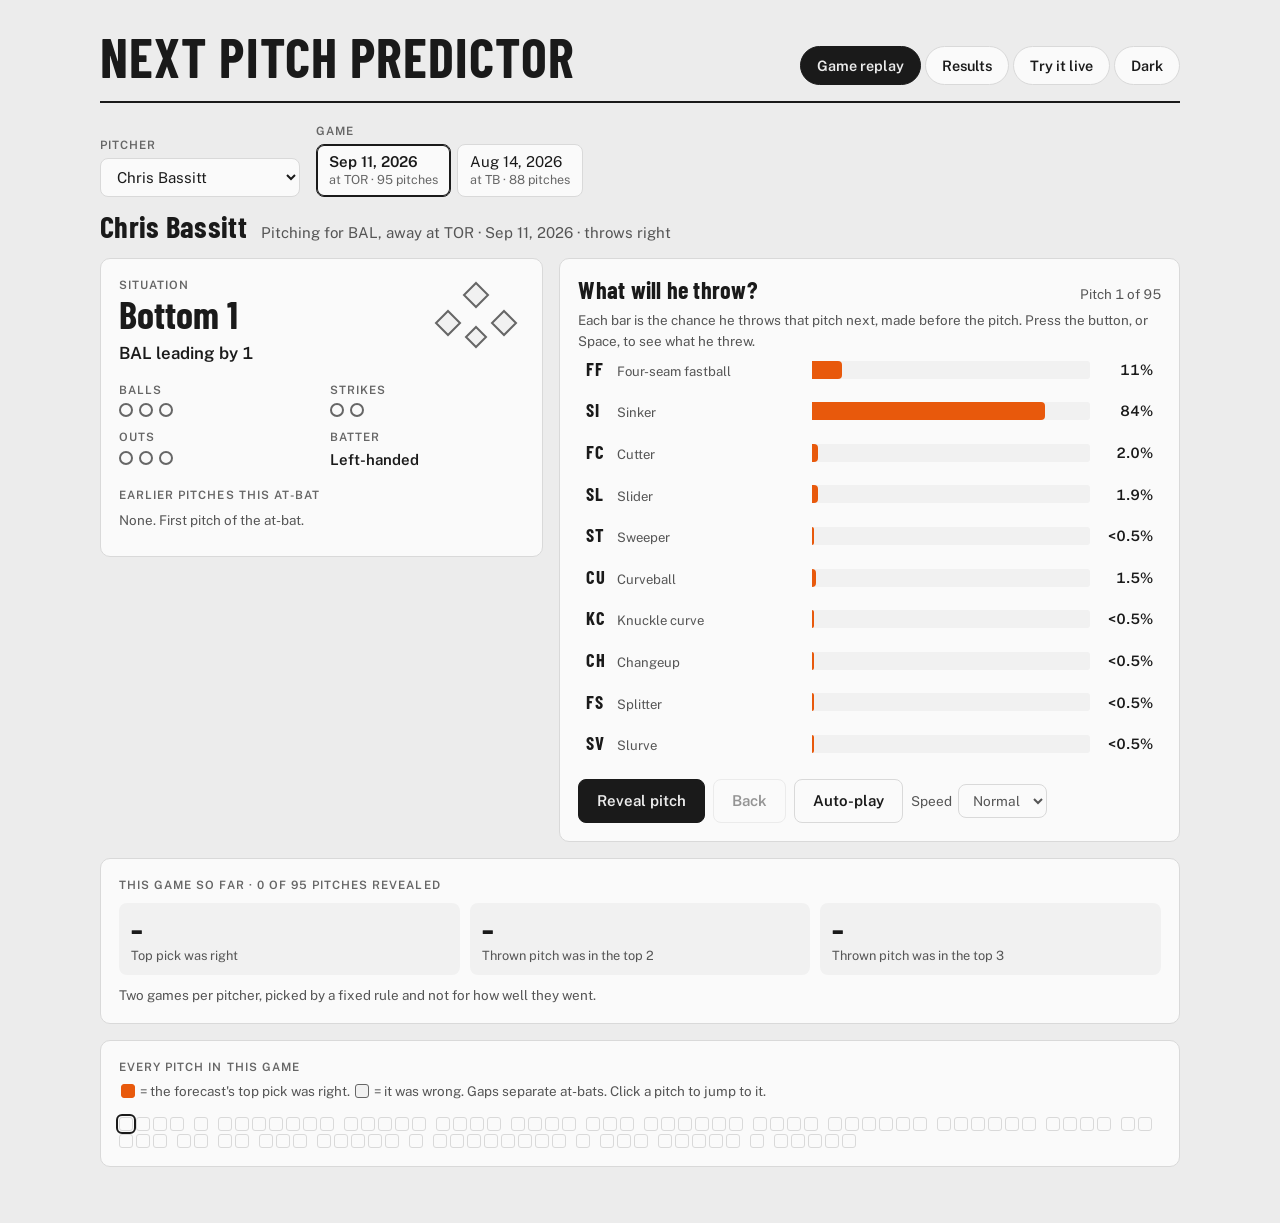
==== commit 0ebccdb6: "feat(demo): add Try it live tab and split demo page into css and js files" ====
--- a/docs/index.html
+++ b/docs/index.html
@@ -8,193 +8,7 @@
 <link rel="preconnect" href="https://fonts.googleapis.com">
 <link rel="preconnect" href="https://fonts.gstatic.com" crossorigin>
 <link href="https://fonts.googleapis.com/css2?family=Barlow+Condensed:wght@500;600;700&family=Public+Sans:wght@400;500;600&display=swap" rel="stylesheet">
-<style>
-/* Layout: a scoreboard-style header, then one working surface.
-   Replay = situation card (left) + forecast panel (right); Results and How it works are single columns. */
-:root{
-  --bg:#ececec; --surface:#fafafa; --surface-2:#f1f1f1; --line:#d9d9d9;
-  --ink:#1a1a1a; --ink-2:#555555; --ink-3:#666666;
-  --model:#e8590c; --model-soft:#f8d3bc; --basec:#1971c2; --baseb:#8a8a8a;
-  --good:#1a7f4b; --bad:#c0392b; --ring:#1a1a1a;
-  --display:'Barlow Condensed','Arial Narrow',system-ui,sans-serif;
-  --body:'Public Sans',system-ui,-apple-system,'Segoe UI',sans-serif;
-}
-@media (prefers-color-scheme: dark){
-  :root:not([data-theme="light"]){
-    --bg:#121212; --surface:#1b1b1b; --surface-2:#252525; --line:#333333;
-    --ink:#f0f0f0; --ink-2:#b5b5b5; --ink-3:#9a9a9a;
-    --model:#ff7a2f; --model-soft:#5c2f14; --basec:#5aa7f0; --baseb:#9a9a9a;
-    --good:#4cc08a; --bad:#ef7566; --ring:#f0f0f0; color-scheme:dark;
-  }
-}
-:root[data-theme="dark"]{
-  --bg:#121212; --surface:#1b1b1b; --surface-2:#252525; --line:#333333;
-  --ink:#f0f0f0; --ink-2:#b5b5b5; --ink-3:#9a9a9a;
-  --model:#ff7a2f; --model-soft:#5c2f14; --basec:#5aa7f0; --baseb:#9a9a9a;
-  --good:#4cc08a; --bad:#ef7566; --ring:#f0f0f0; color-scheme:dark;
-}
-*{box-sizing:border-box}
-body{background:var(--bg);color:var(--ink);font-family:var(--body);font-size:15px;line-height:1.5;
-  padding-block:20px 48px;padding-left:max(16px,env(safe-area-inset-left,0px));padding-right:max(16px,env(safe-area-inset-right,0px))}
-.wrap{max-width:1080px;margin:0 auto}
-h1,h2,h3{font-family:var(--display);font-weight:700;letter-spacing:.01em;margin:0;text-wrap:balance;line-height:1.05}
-p{margin:0}
-button,select{font:inherit;color:inherit}
-.num{font-variant-numeric:tabular-nums}
-:focus-visible{outline:2px solid var(--model);outline-offset:2px}
-
-/* header */
-.top{display:flex;flex-wrap:wrap;align-items:flex-end;justify-content:space-between;gap:14px 24px;padding-bottom:16px;border-bottom:2px solid var(--ink)}
-.brand h1{font-size:clamp(2.2rem,6vw,3.4rem);text-transform:uppercase;letter-spacing:.02em}
-.brand p{color:var(--ink-2);max-width:46ch;margin-top:6px}
-.tabs{display:flex;gap:4px;flex-wrap:wrap}
-.tab{border:1px solid var(--line);background:var(--surface);padding:8px 16px;border-radius:999px;cursor:pointer;font-weight:600;font-size:.9rem}
-.tab[aria-selected="true"]{background:var(--ink);color:var(--bg);border-color:var(--ink)}
-.panel{padding-top:20px}
-
-/* cards */
-.card{background:var(--surface);border:1px solid var(--line);border-radius:10px;padding:18px}
-.eyebrow{font-size:.72rem;text-transform:uppercase;letter-spacing:.09em;color:var(--ink-3);font-weight:600}
-.h-sm{font-size:1.5rem}
-.muted{color:var(--ink-2)}
-
-/* replay */
-.pickers{display:flex;flex-wrap:wrap;gap:12px 16px;align-items:end;margin-bottom:14px}
-.field{display:flex;flex-direction:column;gap:4px;min-width:0}
-.field label{font-size:.72rem;text-transform:uppercase;letter-spacing:.09em;color:var(--ink-3);font-weight:600}
-select{background:var(--surface);border:1px solid var(--line);border-radius:8px;padding:9px 12px;min-width:200px;max-width:100%}
-.gbtns{display:flex;gap:6px;flex-wrap:wrap}
-.gbtn{background:var(--surface);border:1px solid var(--line);border-radius:8px;padding:8px 12px;cursor:pointer;text-align:left;line-height:1.25}
-.gbtn[aria-pressed="true"]{border-color:var(--ink);box-shadow:inset 0 0 0 1px var(--ink);font-weight:600}
-.gbtn small{display:block;color:var(--ink-3);font-weight:400}
-.gtitle{display:flex;flex-wrap:wrap;gap:4px 14px;align-items:baseline;margin-bottom:14px}
-.gtitle h2{font-size:1.9rem}
-.grid{display:grid;grid-template-columns:minmax(0,5fr) minmax(0,7fr);gap:16px;align-items:start}
-@media (max-width:820px){.grid{grid-template-columns:minmax(0,1fr)}}
-.sit{display:flex;flex-direction:column;gap:16px}
-.sit-top{display:flex;justify-content:space-between;align-items:flex-start;gap:12px}
-.inning{font-family:var(--display);font-size:2.4rem;font-weight:700;line-height:1}
-.inning small{font-size:.9rem;font-family:var(--body);font-weight:500;color:var(--ink-3);display:block;letter-spacing:0}
-.diamond{width:96px;height:80px;flex:none}
-.diamond path.base{fill:var(--surface-2);stroke:var(--ink-3);stroke-width:2}
-.diamond path.on{fill:var(--basec);stroke:var(--ink);}
-.stats{display:grid;grid-template-columns:1fr 1fr;gap:12px 16px}
-.stat .lbl{font-size:.72rem;text-transform:uppercase;letter-spacing:.09em;color:var(--ink-3);font-weight:600}
-.dots{display:flex;gap:6px;margin-top:4px;align-items:center}
-.dot{width:14px;height:14px;border-radius:50%;border:2px solid var(--ink-3);background:transparent}
-.dot.on{background:var(--ink);border-color:var(--ink)}
-.dot.strike.on{background:var(--ink)}
-.dot.ball.on{background:var(--model);border-color:var(--model)}
-.stat .v{font-weight:600;margin-top:2px}
-.prev{display:flex;gap:6px;flex-wrap:wrap;margin-top:6px;min-height:28px}
-.chip{font-family:var(--display);font-weight:600;font-size:1.05rem;border:1px solid var(--line);background:var(--surface-2);border-radius:6px;padding:1px 9px;letter-spacing:.03em}
-.note{font-size:.84rem;color:var(--ink-2)}
-
-.fc-head{display:flex;justify-content:space-between;flex-wrap:wrap;gap:8px;align-items:baseline;margin-bottom:6px}
-.legend{display:flex;gap:14px;flex-wrap:wrap;font-size:.8rem;color:var(--ink-2);margin:8px 0 12px}
-.legend span{display:inline-flex;align-items:center;gap:6px}
-.sw-bar{width:16px;height:8px;background:var(--model);border-radius:2px}
-.sw-c{width:9px;height:9px;background:var(--basec);transform:rotate(45deg);border:1px solid var(--surface)}
-.sw-b{width:3px;height:14px;background:var(--baseb)}
-ol.rows{list-style:none;margin:0;padding:0;display:flex;flex-direction:column;gap:4px}
-.row{display:grid;grid-template-columns:minmax(9rem,13.5rem) minmax(0,1fr) 3.3rem;gap:10px;align-items:center;padding:3px 6px;border-radius:6px;border:2px solid transparent}
-.row .code{font-family:var(--display);font-weight:700;font-size:1.15rem;display:inline-block;width:1.9rem;letter-spacing:.02em}
-.row .nm{font-size:.82rem;color:var(--ink-2)}
-.row .val{text-align:right;font-weight:600;font-size:.9rem}
-.track{position:relative;height:18px;background:var(--surface-2);border-radius:3px}
-.bar{position:absolute;left:0;top:0;bottom:0;background:var(--model);border-radius:0 4px 4px 0;min-width:2px;transition:width .35s ease}
-.tk{position:absolute;top:50%;display:block}
-.tk.c{width:10px;height:10px;background:var(--basec);transform:translate(-50%,-50%) rotate(45deg);border:1.5px solid var(--surface);z-index:2}
-.tk.b{width:3px;height:22px;background:var(--baseb);transform:translate(-50%,-50%);z-index:1;border-radius:1px}
-.row.thrown{border-color:var(--ring);background:var(--surface-2)}
-.row.thrown .nm{color:var(--ink);font-weight:600}
-.row>span:first-child{white-space:nowrap}
-.row .flag{display:none;font-size:.68rem;text-transform:uppercase;letter-spacing:.08em;font-weight:700;margin-left:4px}
-.row.thrown .flag{display:inline}
-.row.pick .val::after{content:"";}
-.row.pick .code{text-decoration:underline;text-decoration-thickness:2px;text-underline-offset:3px}
-.hidden-ticks .tk{display:none}
-.controls{display:flex;gap:8px;flex-wrap:wrap;margin-top:16px;align-items:center}
-.btn{border:1px solid var(--ink);background:var(--ink);color:var(--bg);border-radius:8px;padding:10px 18px;font-weight:600;cursor:pointer}
-.btn.sec{background:var(--surface);color:var(--ink);border-color:var(--line)}
-.btn:disabled{opacity:.45;cursor:default}
-.speed{display:flex;gap:6px;align-items:center;font-size:.85rem;color:var(--ink-2)}
-.speed select{min-width:0;padding:7px 10px}
-.tg{display:flex;gap:6px;align-items:center;font-size:.85rem;color:var(--ink-2)}
-.result{margin-top:14px;border-top:1px solid var(--line);padding-top:14px}
-.result:empty{display:none}
-.result h3{font-size:1.25rem}
-.three{display:grid;grid-template-columns:repeat(3,minmax(0,1fr));gap:8px;margin-top:8px}
-.three>div{background:var(--surface-2);border-radius:8px;padding:8px 10px}
-.three .big{font-family:var(--display);font-size:1.8rem;font-weight:700;line-height:1.1}
-.three .who{font-size:.76rem;color:var(--ink-2);display:flex;gap:6px;align-items:center}
-.sofar{margin-top:16px}
-.so3{display:grid;grid-template-columns:repeat(auto-fit,minmax(190px,1fr));gap:10px;margin-top:8px}
-.so3>div{background:var(--surface-2);border-radius:8px;padding:10px 12px}
-.so3 .big{font-family:var(--display);font-size:1.9rem;font-weight:700;line-height:1.1}
-.so3 .d{font-size:.8rem;color:var(--ink-2)}
-.score{font-weight:600;margin-top:8px;font-size:1.05rem}
-table{border-collapse:collapse;width:100%;font-size:.88rem}
-th,td{text-align:right;padding:6px 8px;border-bottom:1px solid var(--line)}
-th:first-child,td:first-child{text-align:left}
-th{font-size:.72rem;text-transform:uppercase;letter-spacing:.08em;color:var(--ink-3);font-weight:600}
-.tscroll{overflow-x:auto}
-.strip{display:flex;flex-wrap:wrap;gap:3px;margin-top:16px}
-.cell{width:14px;height:14px;border-radius:3px;border:1.5px solid var(--line);background:transparent;padding:0;cursor:pointer}
-.cell.hit{background:var(--model);border-color:var(--model)}
-.cell.miss{background:var(--surface-2);border-color:var(--ink-3)}
-.cell.cur{outline:2px solid var(--ring);outline-offset:1px}
-.cell.ab{margin-left:7px}
-.sr{position:absolute;left:-9999px}
-.swatch{display:inline-block;width:14px;height:14px;border-radius:3px;border:1.5px solid var(--line);vertical-align:-2px;margin:0 2px}
-.swatch.hit{background:var(--model);border-color:var(--model)}
-.swatch.miss{background:var(--surface-2);border-color:var(--ink-3)}
-
-/* results */
-.hero-l{font-size:clamp(1.9rem,4.4vw,2.8rem);max-width:22ch}
-.kpis{display:grid;grid-template-columns:repeat(auto-fit,minmax(220px,1fr));gap:12px;margin:18px 0}
-.kpi .n{font-family:var(--display);font-size:3rem;font-weight:700;line-height:1}
-.kpi .d{color:var(--ink-2);font-size:.9rem;margin-top:6px}
-.section{margin-top:24px}
-.section h2{font-size:1.7rem;margin-bottom:4px}
-.dp{display:grid;grid-template-columns:minmax(6.5rem,10rem) minmax(0,1fr) 4.2rem;gap:6px 12px;align-items:center;margin-top:14px}
-.dp .lab{font-weight:600;font-size:.9rem}
-.dp .lab small{display:block;color:var(--ink-3);font-weight:400}
-.dtrack{position:relative;height:30px;border-left:1px solid var(--line)}
-.dtrack::before{content:"";position:absolute;left:0;right:0;top:50%;height:1px;background:var(--line)}
-.whisk{position:absolute;top:50%;height:2px;background:var(--ink-3);transform:translateY(-50%)}
-.whisk::before,.whisk::after{content:"";position:absolute;top:-4px;width:2px;height:10px;background:var(--ink-3)}
-.whisk::before{left:0}.whisk::after{right:0}
-.pt{position:absolute;top:50%;width:14px;height:14px;border-radius:50%;transform:translate(-50%,-50%);border:2px solid var(--surface)}
-.axis{display:grid;grid-template-columns:minmax(6.5rem,10rem) minmax(0,1fr) 4.2rem;gap:12px;font-size:.76rem;color:var(--ink-3);margin-top:4px}
-.axis .ticks{position:relative;height:18px}
-.axis .ticks span{position:absolute;transform:translateX(-50%)}
-.gb{display:grid;grid-template-columns:minmax(6.5rem,9rem) minmax(0,1fr) 4.6rem;gap:6px 12px;align-items:center;margin-top:12px}
-.gtrack{position:relative;height:18px;background:var(--surface-2);border-radius:3px}
-.gfill{position:absolute;left:0;top:0;bottom:0;background:var(--model);border-radius:0 4px 4px 0}
-.gfill.cut{background:repeating-linear-gradient(90deg,var(--model) 0 10px,var(--model-soft) 10px 14px)}
-.gb .lab small{display:block;color:var(--ink-3);font-size:.76rem}
-.callout{border-left:4px solid var(--basec);background:var(--surface-2);padding:12px 14px;border-radius:0 8px 8px 0;margin-top:14px;max-width:70ch}
-.crit{list-style:none;margin:10px 0 0;padding:0;display:flex;flex-direction:column;gap:8px}
-.crit li{display:flex;gap:10px;align-items:flex-start}
-.badge{font-size:.68rem;text-transform:uppercase;letter-spacing:.08em;font-weight:700;border:1px solid var(--line);border-radius:4px;padding:1px 6px;white-space:nowrap}
-.pass{font-weight:700;color:var(--good);min-width:3.2rem}
-.switch{display:flex;gap:8px;align-items:center;margin-top:12px;font-size:.9rem}
-
-.foot{margin-top:28px;font-size:.8rem;color:var(--ink-3);max-width:80ch}
-@media (prefers-reduced-motion:reduce){.bar{transition:none}}
-@media (max-width:520px){
-  .row{grid-template-columns:minmax(5.6rem,6.4rem) minmax(0,1fr) 3rem;gap:6px}
-  .row .nm{display:none}
-  .row.thrown .nm{display:none}
-  .row.thrown .flag{display:none}
-  .dp,.axis{grid-template-columns:minmax(5rem,6.4rem) minmax(0,1fr) 3.4rem;gap:6px 8px}
-  .gb{grid-template-columns:minmax(5rem,6.4rem) minmax(0,1fr) 3.8rem}
-  .three .big{font-size:1.5rem}
-  .tg{margin-left:0}
-}
-</style>
-
+<link rel="stylesheet" href="css/style.css">
 </head>
 <body>
 <div class="wrap">
@@ -205,6 +19,7 @@
     <div class="tabs" role="tablist" aria-label="Sections">
       <button class="tab" role="tab" id="tab-replay" aria-controls="replay" data-tab="replay">Game replay</button>
       <button class="tab" role="tab" id="tab-results" aria-controls="results" data-tab="results">Results</button>
+      <button class="tab" role="tab" id="tab-live" aria-controls="live" data-tab="live">Try it live</button>
       <button class="tab" id="themeBtn" type="button" aria-label="Switch between light and dark">Light</button>
     </div>
   </header>
@@ -248,7 +63,7 @@
     <div class="kpis">
       <div class="card kpi"><div class="n num">0.286</div><div class="d">lower log loss than Baseline B, the pitcher-by-count lookup. Lower is better.</div></div>
       <div class="card kpi"><div class="n num">13 of 13</div><div class="d">pitchers scored better than Baseline B. Baseline C beat B for 10 of 13.</div></div>
-      <div class="card kpi"><div class="n num" id="k3n">42.2%</div><div class="d" id="k3d">of the time the model's top pick was right, and 68.6% for its top two. Baseline C: 41.0% and 66.6%.</div></div>
+      <div class="card kpi"><div class="n num" id="k3n">42.2%</div><div class="d" id="k3d">of the time the model's top pick was right, and 68.5% for its top two. Baseline C: 41.0% and 66.6%.</div></div>
     </div>
 
     <div class="card section" style="margin-top:0">
@@ -268,296 +83,68 @@
     </div>
   </section>
 
+
+  <!-- TRY IT LIVE -->
+  <section class="panel" id="live" role="tabpanel" aria-labelledby="tab-live" hidden>
+    <h2 class="hero-l" style="max-width:30ch">Set up a pitch and see what the model expects.</h2>
+    <p class="muted" style="max-width:66ch;margin:8px 0 14px">Pick a pitcher and a situation. Each change sends a request to the live prediction API, which returns the chance of each pitch type.</p>
+    <div id="liveStatus" aria-live="polite"></div>
+    <div class="live-grid" id="liveBody" hidden>
+      <div class="card form">
+        <div class="frow">
+          <div class="field"><label for="lPitcher">Pitcher</label><select id="lPitcher"></select></div>
+          <div class="field"><label>Batter hits</label><div class="seg" id="lStand" role="group" aria-label="Batter handedness"><button type="button" data-v="L" aria-pressed="false">Left</button><button type="button" data-v="R" aria-pressed="true">Right</button></div></div>
+        </div>
+        <div class="frow">
+          <div class="field"><label for="lBalls">Balls</label><select id="lBalls"><option>0</option><option>1</option><option>2</option><option>3</option></select></div>
+          <div class="field"><label for="lStrikes">Strikes</label><select id="lStrikes"><option>0</option><option>1</option><option>2</option></select></div>
+          <div class="field"><label for="lOuts">Outs</label><select id="lOuts"><option>0</option><option>1</option><option>2</option></select></div>
+        </div>
+        <div class="field"><label>Runners on</label>
+          <div class="frow" style="gap:6px 14px">
+            <label class="chk"><input type="checkbox" id="lR1"> First</label>
+            <label class="chk"><input type="checkbox" id="lR2"> Second</label>
+            <label class="chk"><input type="checkbox" id="lR3"> Third</label>
+          </div>
+        </div>
+        <div class="frow">
+          <div class="field"><label for="lInning">Inning</label><select id="lInning"></select></div>
+          <div class="field"><label>Half</label><div class="seg" id="lHalf" role="group" aria-label="Inning half"><button type="button" data-v="Top" aria-pressed="true">Top</button><button type="button" data-v="Bot" aria-pressed="false">Bottom</button></div></div>
+        </div>
+        <div class="frow">
+          <div class="field"><label for="lMine">Pitcher's team score</label><input type="number" id="lMine" min="0" max="30" value="0"></div>
+          <div class="field"><label for="lOpp">Batting team score</label><input type="number" id="lOpp" min="0" max="30" value="0"></div>
+        </div>
+        <div class="field"><label>Earlier pitches this at-bat</label>
+          <div class="prev" id="lPrev"></div>
+          <div class="frow" style="margin-top:6px;align-items:end">
+            <div class="field"><label for="lPt">Pitch</label><select id="lPt"></select></div>
+            <div class="field"><label for="lRes">Result</label><select id="lRes"><option value="ball">Ball</option><option value="called_strike">Called strike</option><option value="swinging_strike">Swinging strike</option><option value="foul">Foul</option></select></div>
+            <button type="button" class="btn sec" id="lAdd">Add pitch</button>
+            <button type="button" class="btn sec" id="lUndo">Undo</button>
+          </div>
+          <p class="note" id="lPrevNote" style="margin-top:6px"></p>
+        </div>
+      </div>
+      <div class="card">
+        <div class="fc-head"><h2 class="h-sm">What will he throw?</h2><span class="note" id="lState"></span></div>
+        <div class="live-top" id="lTop"></div>
+        <ol class="rows" id="lRows"></ol>
+        <p class="note" style="margin-top:12px">The model only sees this at-bat. In a real game it also knows everything the pitcher has thrown earlier, so forecasts here can differ from the Game replay tab.</p>
+        <details class="req"><summary>Show the request sent to the API</summary><pre id="lReq"></pre></details>
+      </div>
+    </div>
+  </section>
+
 </div>
 
-<script type="application/json" id="data">{"classes":["FF","SI","FC","SL","ST","CU","KC","CH","FS","SV"],"models":["B","C","Global XGBoost"],"games":[{"pitcher":605135,"name":"Bassitt, Chris","throws":"R","game_pk":822767,"pitches":[{"ab":5,"pn":1,"inning":1,"top":0,"outs":0,"balls":0,"strikes":0,"on":[0,0,0],"diff":1,"stand":"L","actual":"SI","p":{"B":[719,4677,1305,530,457,1329,0,625,359,0],"C":[1058,3691,1770,415,258,1588,0,617,604,0],"Global XGBoost":[1050,8356,204,195,9,149,19,15,1,1]}},{"ab":5,"pn":2,"inning":1,"top":0,"outs":0,"balls":1,"strikes":0,"on":[0,0,0],"diff":1,"stand":"L","actual":"SI","p":{"B":[490,4913,1543,483,374,1171,0,669,357,0],"C":[661,3929,2123,351,187,1347,0,825,576,0],"Global XGBoost":[1509,6155,832,194,76,584,4,464,181,2]}},{"ab":5,"pn":3,"inning":1,"top":0,"outs":0,"balls":1,"strikes":1,"on":[0,0,0],"diff":1,"stand":"L","actual":"SI","p":{"B":[613,3196,1812,527,879,1929,0,608,435,0],"C":[876,2245,2429,495,417,2227,0,608,702,0],"Global XGBoost":[2272,2527,2121,239,127,1342,6,880,484,3]}},{"ab":5,"pn":4,"inning":1,"top":0,"outs":0,"balls":1,"strikes":2,"on":[0,0,0],"diff":1,"stand":"L","actual":"FC","p":{"B":[1127,2871,2455,222,1185,1383,0,224,533,0],"C":[1484,2360,2827,239,599,1425,0,226,840,0],"Global XGBoost":[1730,1946,3325,214,162,1185,5,601,829,3]}},{"ab":6,"pn":1,"inning":1,"top":0,"outs":1,"balls":0,"strikes":0,"on":[0,0,0],"diff":1,"stand":"R","actual":"SI","p":{"B":[719,4677,1305,530,457,1329,0,625,359,0],"C":[352,5774,779,660,654,1046,0,640,95,0],"Global XGBoost":[308,6955,643,242,507,1087,3,220,33,3]}},{"ab":7,"pn":1,"inning":1,"top":0,"outs":1,"balls":0,"strikes":0,"on":[1,0,0],"diff":1,"stand":"R","actual":"ST","p":{"B":[719,4677,1305,530,457,1329,0,625,359,0],"C":[352,5774,779,660,654,1046,0,640,95,0],"Global XGBoost":[253,7282,574,223,388,1005,2,240,30,2]}},{"ab":7,"pn":2,"inning":1,"top":0,"outs":1,"balls":1,"strikes":0,"on":[1,0,0],"diff":1,"stand":"R","actual":"SI","p":{"B":[490,4913,1543,483,374,1171,0,669,357,0],"C":[261,6133,863,641,546,943,0,510,104,0],"Global XGBoost":[155,7322,647,173,738,594,1,323,45,2]}},{"ab":7,"pn":3,"inning":1,"top":0,"outs":1,"balls":1,"strikes":1,"on":[1,0,0],"diff":1,"stand":"R","actual":"CU","p":{"B":[613,3196,1812,527,879,1929,0,608,435,0],"C":[288,4210,1101,581,1439,1639,0,616,126,0],"Global XGBoost":[235,5678,886,192,1320,1042,2,463,179,2]}},{"ab":7,"pn":4,"inning":1,"top":0,"outs":1,"balls":1,"strikes":2,"on":[1,0,0],"diff":1,"stand":"R","actual":"FF","p":{"B":[1127,2871,2455,222,1185,1383,0,224,533,0],"C":[782,3305,2122,190,1861,1330,0,190,220,0],"Global XGBoost":[348,3075,2396,128,2076,1529,1,270,177,1]}},{"ab":7,"pn":5,"inning":1,"top":0,"outs":1,"balls":2,"strikes":2,"on":[1,0,0],"diff":1,"stand":"R","actual":"CU","p":{"B":[930,3517,2179,260,1022,1431,0,309,352,0],"C":[653,4050,1792,276,1507,1222,0,334,166,0],"Global XGBoost":[465,4715,1579,179,1743,948,1,303,66,1]}},{"ab":7,"pn":6,"inning":1,"top":0,"outs":1,"balls":2,"strikes":2,"on":[1,0,0],"diff":1,"stand":"R","actual":"SI","p":{"B":[930,3517,2179,260,1022,1431,0,309,352,0],"C":[653,4050,1792,276,1507,1222,0,334,166,0],"Global XGBoost":[926,4335,1816,126,1543,921,1,272,59,1]}},{"ab":7,"pn":7,"inning":1,"top":0,"outs":1,"balls":3,"strikes":2,"on":[1,0,0],"diff":1,"stand":"R","actual":"SI","p":{"B":[657,4643,1782,279,704,1552,0,247,136,0],"C":[419,5315,1340,270,1051,1363,0,183,60,0],"Global XGBoost":[335,5935,1506,146,915,912,1,215,35,1]}},{"ab":8,"pn":1,"inning":1,"top":0,"outs":1,"balls":0,"strikes":0,"on":[1,1,0],"diff":1,"stand":"R","actual":"SI","p":{"B":[719,4677,1305,530,457,1329,0,625,359,0],"C":[352,5774,779,660,654,1046,0,640,95,0],"Global XGBoost":[330,6736,559,199,679,1191,1,286,18,1]}},{"ab":8,"pn":2,"inning":1,"top":0,"outs":1,"balls":1,"strikes":0,"on":[1,1,0],"diff":1,"stand":"R","actual":"SI","p":{"B":[490,4913,1543,483,374,1171,0,669,357,0],"C":[261,6133,863,641,546,943,0,510,104,0],"Global XGBoost":[163,7262,522,188,583,864,1,393,23,1]}},{"ab":8,"pn":3,"inning":1,"top":0,"outs":1,"balls":1,"strikes":1,"on":[1,1,0],"diff":1,"stand":"R","actual":"ST","p":{"B":[613,3196,1812,527,879,1929,0,608,435,0],"C":[288,4210,1101,581,1439,1639,0,616,126,0],"Global XGBoost":[237,5014,770,182,1744,1516,1,480,55,1]}},{"ab":8,"pn":4,"inning":1,"top":0,"outs":1,"balls":2,"strikes":1,"on":[1,1,0],"diff":1,"stand":"R","actual":"SI","p":{"B":[655,4796,1660,331,456,1305,0,548,249,0],"C":[352,5724,1206,378,630,1035,0,590,85,0],"Global XGBoost":[187,6921,477,150,1135,821,1,284,23,1]}},{"ab":8,"pn":5,"inning":1,"top":0,"outs":2,"balls":3,"strikes":1,"on":[0,1,0],"diff":1,"stand":"R","actual":"SI","p":{"B":[562,5741,1492,472,351,912,0,342,127,0],"C":[349,6519,1135,497,457,705,0,288,50,0],"Global XGBoost":[256,7343,744,174,631,629,1,199,22,1]}},{"ab":9,"pn":1,"inning":1,"top":0,"outs":2,"balls":0,"strikes":0,"on":[1,1,0],"diff":1,"stand":"L","actual":"SI","p":{"B":[719,4677,1305,530,457,1329,0,625,359,0],"C":[1058,3691,1770,415,258,1588,0,617,604,0],"Global XGBoost":[952,2552,2284,247,434,2656,1,610,261,2]}},{"ab":9,"pn":2,"inning":1,"top":0,"outs":2,"balls":0,"strikes":1,"on":[1,1,0],"diff":1,"stand":"L","actual":"FF","p":{"B":[652,3007,1600,495,1018,1830,0,832,565,0],"C":[995,1839,2164,443,523,2116,0,940,981,0],"Global XGBoost":[629,1496,2805,221,476,2433,1,999,938,2]}},{"ab":9,"pn":3,"inning":1,"top":0,"outs":2,"balls":0,"strikes":2,"on":[1,1,0],"diff":1,"stand":"L","actual":"FC","p":{"B":[1341,2858,2407,188,1309,1203,0,292,402,0],"C":[1749,2426,2882,132,618,1254,0,325,614,0],"Global XGBoost":[2508,1423,2142,140,684,2373,1,470,258,1]}},{"ab":9,"pn":4,"inning":1,"top":0,"outs":2,"balls":1,"strikes":2,"on":[1,1,0],"diff":1,"stand":"L","actual":"SI","p":{"B":[1127,2871,2455,222,1185,1383,0,224,533,0],"C":[1484,2360,2827,239,599,1425,0,226,840,0],"Global XGBoost":[1003,2214,2829,146,601,2448,1,518,238,2]}},{"ab":19,"pn":1,"inning":2,"top":0,"outs":0,"balls":0,"strikes":0,"on":[0,0,0],"diff":6,"stand":"R","actual":"SI","p":{"B":[719,4677,1305,530,457,1329,0,625,359,0],"C":[352,5774,779,660,654,1046,0,640,95,0],"Global XGBoost":[477,6813,620,245,646,976,1,206,14,1]}},{"ab":19,"pn":2,"inning":2,"top":0,"outs":0,"balls":1,"strikes":0,"on":[0,0,0],"diff":6,"stand":"R","actual":"SI","p":{"B":[490,4913,1543,483,374,1171,0,669,357,0],"C":[261,6133,863,641,546,943,0,510,104,0],"Global XGBoost":[271,7566,514,201,546,629,1,259,14,1]}},{"ab":19,"pn":3,"inning":2,"top":0,"outs":0,"balls":1,"strikes":1,"on":[0,0,0],"diff":6,"stand":"R","actual":"SI","p":{"B":[613,3196,1812,527,879,1929,0,608,435,0],"C":[288,4210,1101,581,1439,1639,0,616,126,0],"Global XGBoost":[349,4808,921,221,1752,1456,1,441,50,1]}},{"ab":19,"pn":4,"inning":2,"top":0,"outs":0,"balls":1,"strikes":2,"on":[0,0,0],"diff":6,"stand":"R","actual":"ST","p":{"B":[1127,2871,2455,222,1185,1383,0,224,533,0],"C":[782,3305,2122,190,1861,1330,0,190,220,0],"Global XGBoost":[714,2661,1709,164,2871,1495,1,313,70,1]}},{"ab":20,"pn":1,"inning":2,"top":0,"outs":1,"balls":0,"strikes":0,"on":[0,0,0],"diff":6,"stand":"L","actual":"SI","p":{"B":[719,4677,1305,530,457,1329,0,625,359,0],"C":[1058,3691,1770,415,258,1588,0,617,604,0],"Global XGBoost":[1116,3468,1919,254,426,2014,1,440,360,1]}},{"ab":20,"pn":2,"inning":2,"top":0,"outs":1,"balls":0,"strikes":1,"on":[0,0,0],"diff":6,"stand":"L","actual":"FC","p":{"B":[652,3007,1600,495,1018,1830,0,832,565,0],"C":[995,1839,2164,443,523,2116,0,940,981,0],"Global XGBoost":[696,1799,2953,250,477,2005,1,862,956,1]}},{"ab":20,"pn":3,"inning":2,"top":0,"outs":1,"balls":0,"strikes":2,"on":[0,0,0],"diff":6,"stand":"L","actual":"FC","p":{"B":[1341,2858,2407,188,1309,1203,0,292,402,0],"C":[1749,2426,2882,132,618,1254,0,325,614,0],"Global XGBoost":[1450,1687,2955,141,657,2100,1,398,610,1]}},{"ab":21,"pn":1,"inning":2,"top":0,"outs":2,"balls":0,"strikes":0,"on":[0,0,0],"diff":6,"stand":"L","actual":"SI","p":{"B":[719,4677,1305,530,457,1329,0,625,359,0],"C":[1058,3691,1770,415,258,1588,0,617,604,0],"Global XGBoost":[950,2970,2261,270,400,2348,1,390,408,1]}},{"ab":21,"pn":2,"inning":2,"top":0,"outs":2,"balls":0,"strikes":1,"on":[0,0,0],"diff":6,"stand":"L","actual":"FC","p":{"B":[652,3007,1600,495,1018,1830,0,832,565,0],"C":[995,1839,2164,443,523,2116,0,940,981,0],"Global XGBoost":[613,1616,2845,237,406,2296,1,778,1207,1]}},{"ab":21,"pn":3,"inning":2,"top":0,"outs":2,"balls":0,"strikes":2,"on":[0,0,0],"diff":6,"stand":"L","actual":"FF","p":{"B":[1341,2858,2407,188,1309,1203,0,292,402,0],"C":[1749,2426,2882,132,618,1254,0,325,614,0],"Global XGBoost":[1678,1616,2544,131,689,2237,1,369,735,1]}},{"ab":21,"pn":4,"inning":2,"top":0,"outs":2,"balls":0,"strikes":2,"on":[0,0,0],"diff":6,"stand":"L","actual":"FC","p":{"B":[1341,2858,2407,188,1309,1203,0,292,402,0],"C":[1749,2426,2882,132,618,1254,0,325,614,0],"Global XGBoost":[1914,1713,2740,124,742,2013,1,346,405,1]}},{"ab":21,"pn":5,"inning":2,"top":0,"outs":2,"balls":0,"strikes":2,"on":[0,0,0],"diff":6,"stand":"L","actual":"SI","p":{"B":[1341,2858,2407,188,1309,1203,0,292,402,0],"C":[1749,2426,2882,132,618,1254,0,325,614,0],"Global XGBoost":[1692,1878,2350,108,720,2455,1,360,436,1]}},{"ab":21,"pn":6,"inning":2,"top":0,"outs":2,"balls":0,"strikes":2,"on":[0,0,0],"diff":6,"stand":"L","actual":"FF","p":{"B":[1341,2858,2407,188,1309,1203,0,292,402,0],"C":[1749,2426,2882,132,618,1254,0,325,614,0],"Global XGBoost":[1793,1715,2347,131,672,2408,1,401,532,1]}},{"ab":25,"pn":1,"inning":3,"top":0,"outs":0,"balls":0,"strikes":0,"on":[0,0,0],"diff":6,"stand":"R","actual":"FC","p":{"B":[719,4677,1305,530,457,1329,0,625,359,0],"C":[352,5774,779,660,654,1046,0,640,95,0],"Global XGBoost":[441,6862,672,262,568,988,1,186,19,1]}},{"ab":25,"pn":2,"inning":3,"top":0,"outs":0,"balls":1,"strikes":0,"on":[0,0,0],"diff":6,"stand":"R","actual":"SI","p":{"B":[490,4913,1543,483,374,1171,0,669,357,0],"C":[261,6133,863,641,546,943,0,510,104,0],"Global XGBoost":[329,7201,746,243,522,696,1,242,19,1]}},{"ab":25,"pn":3,"inning":3,"top":0,"outs":0,"balls":1,"strikes":1,"on":[0,0,0],"diff":6,"stand":"R","actual":"CU","p":{"B":[613,3196,1812,527,879,1929,0,608,435,0],"C":[288,4210,1101,581,1439,1639,0,616,126,0],"Global XGBoost":[334,5086,1067,245,1609,1224,1,385,47,1]}},{"ab":25,"pn":4,"inning":3,"top":0,"outs":0,"balls":2,"strikes":1,"on":[0,0,0],"diff":6,"stand":"R","actual":"FC","p":{"B":[655,4796,1660,331,456,1305,0,548,249,0],"C":[352,5724,1206,378,630,1035,0,590,85,0],"Global XGBoost":[352,6604,1147,138,745,745,1,250,17,1]}},{"ab":26,"pn":1,"inning":3,"top":0,"outs":1,"balls":0,"strikes":0,"on":[0,0,0],"diff":6,"stand":"L","actual":"CU","p":{"B":[719,4677,1305,530,457,1329,0,625,359,0],"C":[1058,3691,1770,415,258,1588,0,617,604,0],"Global XGBoost":[1033,3084,2135,284,377,1960,1,791,334,1]}},{"ab":26,"pn":2,"inning":3,"top":0,"outs":1,"balls":1,"strikes":0,"on":[0,0,0],"diff":6,"stand":"L","actual":"FC","p":{"B":[490,4913,1543,483,374,1171,0,669,357,0],"C":[661,3929,2123,351,187,1347,0,825,576,0],"Global XGBoost":[776,3484,2552,252,264,1442,1,1004,224,1]}},{"ab":26,"pn":3,"inning":3,"top":0,"outs":1,"balls":1,"strikes":1,"on":[0,0,0],"diff":6,"stand":"L","actual":"CU","p":{"B":[613,3196,1812,527,879,1929,0,608,435,0],"C":[876,2245,2429,495,417,2227,0,608,702,0],"Global XGBoost":[1033,1963,2755,216,654,1761,1,1060,555,1]}},{"ab":26,"pn":4,"inning":3,"top":0,"outs":1,"balls":1,"strikes":2,"on":[0,0,0],"diff":6,"stand":"L","actual":"CU","p":{"B":[1127,2871,2455,222,1185,1383,0,224,533,0],"C":[1484,2360,2827,239,599,1425,0,226,840,0],"Global XGBoost":[1213,2002,2885,161,596,1865,1,574,702,1]}},{"ab":26,"pn":5,"inning":3,"top":0,"outs":1,"balls":2,"strikes":2,"on":[0,0,0],"diff":6,"stand":"L","actual":"CU","p":{"B":[930,3517,2179,260,1022,1431,0,309,352,0],"C":[1201,2974,2578,231,606,1629,0,261,520,0],"Global XGBoost":[968,3473,2796,110,602,1131,1,595,323,1]}},{"ab":26,"pn":6,"inning":3,"top":0,"outs":1,"balls":3,"strikes":2,"on":[0,0,0],"diff":6,"stand":"L","actual":"SI","p":{"B":[657,4643,1782,279,704,1552,0,247,136,0],"C":[839,4164,2154,272,411,1726,0,267,167,0],"Global XGBoost":[674,4385,2924,99,410,1038,1,321,146,1]}},{"ab":27,"pn":1,"inning":3,"top":0,"outs":1,"balls":0,"strikes":0,"on":[0,1,0],"diff":6,"stand":"R","actual":"SI","p":{"B":[719,4677,1305,530,457,1329,0,625,359,0],"C":[352,5774,779,660,654,1046,0,640,95,0],"Global XGBoost":[396,5413,1055,267,855,1448,1,525,39,1]}},{"ab":27,"pn":2,"inning":3,"top":0,"outs":1,"balls":1,"strikes":0,"on":[0,1,0],"diff":6,"stand":"R","actual":"ST","p":{"B":[490,4913,1543,483,374,1171,0,669,357,0],"C":[261,6133,863,641,546,943,0,510,104,0],"Global XGBoost":[249,6116,962,235,765,1114,1,530,27,1]}},{"ab":27,"pn":3,"inning":3,"top":0,"outs":1,"balls":2,"strikes":0,"on":[0,1,0],"diff":6,"stand":"R","actual":"SI","p":{"B":[674,6050,1373,211,326,816,0,372,178,0],"C":[370,7013,978,236,417,628,0,293,65,0],"Global XGBoost":[304,7216,926,176,503,527,1,327,19,1]}},{"ab":27,"pn":4,"inning":3,"top":0,"outs":1,"balls":2,"strikes":1,"on":[0,1,0],"diff":6,"stand":"R","actual":"FC","p":{"B":[655,4796,1660,331,456,1305,0,548,249,0],"C":[352,5724,1206,378,630,1035,0,590,85,0],"Global XGBoost":[342,5571,1287,174,902,1163,1,507,52,1]}},{"ab":27,"pn":5,"inning":3,"top":0,"outs":1,"balls":2,"strikes":2,"on":[0,1,0],"diff":6,"stand":"R","actual":"FC","p":{"B":[930,3517,2179,260,1022,1431,0,309,352,0],"C":[653,4050,1792,276,1507,1222,0,334,166,0],"Global XGBoost":[1333,3150,1481,96,2167,1411,1,293,67,1]}},{"ab":27,"pn":6,"inning":3,"top":0,"outs":1,"balls":3,"strikes":2,"on":[0,1,0],"diff":6,"stand":"R","actual":"CU","p":{"B":[657,4643,1782,279,704,1552,0,247,136,0],"C":[419,5315,1340,270,1051,1363,0,183,60,0],"Global XGBoost":[304,5695,1355,130,1264,1089,1,139,23,1]}},{"ab":28,"pn":1,"inning":3,"top":0,"outs":1,"balls":0,"strikes":0,"on":[1,0,1],"diff":6,"stand":"R","actual":"SI","p":{"B":[719,4677,1305,530,457,1329,0,625,359,0],"C":[352,5774,779,660,654,1046,0,640,95,0],"Global XGBoost":[228,6560,1056,256,661,928,1,267,41,1]}},{"ab":28,"pn":2,"inning":3,"top":0,"outs":1,"balls":1,"strikes":0,"on":[1,0,1],"diff":6,"stand":"R","actual":"SI","p":{"B":[490,4913,1543,483,374,1171,0,669,357,0],"C":[261,6133,863,641,546,943,0,510,104,0],"Global XGBoost":[155,7180,927,219,542,709,1,240,25,1]}},{"ab":28,"pn":3,"inning":3,"top":0,"outs":1,"balls":1,"strikes":1,"on":[1,0,1],"diff":6,"stand":"R","actual":"SI","p":{"B":[613,3196,1812,527,879,1929,0,608,435,0],"C":[288,4210,1101,581,1439,1639,0,616,126,0],"Global XGBoost":[227,5246,1179,205,1568,1194,1,314,65,1]}},{"ab":28,"pn":4,"inning":3,"top":0,"outs":1,"balls":1,"strikes":2,"on":[1,0,1],"diff":6,"stand":"R","actual":"CU","p":{"B":[1127,2871,2455,222,1185,1383,0,224,533,0],"C":[782,3305,2122,190,1861,1330,0,190,220,0],"Global XGBoost":[485,3059,2022,134,2738,1258,1,204,98,1]}},{"ab":29,"pn":1,"inning":3,"top":0,"outs":2,"balls":0,"strikes":0,"on":[1,0,1],"diff":6,"stand":"R","actual":"FC","p":{"B":[719,4677,1305,530,457,1329,0,625,359,0],"C":[352,5774,779,660,654,1046,0,640,95,0],"Global XGBoost":[308,5447,1241,248,1102,1265,1,330,58,1]}},{"ab":29,"pn":2,"inning":3,"top":0,"outs":2,"balls":0,"strikes":1,"on":[1,0,1],"diff":6,"stand":"R","actual":"ST","p":{"B":[652,3007,1600,495,1018,1830,0,832,565,0],"C":[289,4106,1007,560,1561,1573,0,752,152,0],"Global XGBoost":[453,4388,1359,215,1825,1361,1,322,76,1]}},{"ab":29,"pn":3,"inning":3,"top":0,"outs":2,"balls":1,"strikes":1,"on":[1,0,1],"diff":6,"stand":"R","actual":"SI","p":{"B":[613,3196,1812,527,879,1929,0,608,435,0],"C":[288,4210,1101,581,1439,1639,0,616,126,0],"Global XGBoost":[281,4795,1366,186,1890,1183,1,259,38,1]}},{"ab":29,"pn":4,"inning":3,"top":0,"outs":2,"balls":2,"strikes":1,"on":[1,0,1],"diff":6,"stand":"R","actual":"CU","p":{"B":[655,4796,1660,331,456,1305,0,548,249,0],"C":[352,5724,1206,378,630,1035,0,590,85,0],"Global XGBoost":[270,5814,1505,131,894,1064,1,271,48,1]}},{"ab":29,"pn":5,"inning":3,"top":0,"outs":2,"balls":3,"strikes":1,"on":[1,0,1],"diff":6,"stand":"R","actual":"SI","p":{"B":[562,5741,1492,472,351,912,0,342,127,0],"C":[349,6519,1135,497,457,705,0,288,50,0],"Global XGBoost":[243,7210,1034,96,578,678,1,133,26,1]}},{"ab":30,"pn":1,"inning":3,"top":0,"outs":2,"balls":0,"strikes":0,"on":[1,1,1],"diff":6,"stand":"L","actual":"FC","p":{"B":[719,4677,1305,530,457,1329,0,625,359,0],"C":[1058,3691,1770,415,258,1588,0,617,604,0],"Global XGBoost":[723,1912,3244,254,516,2168,1,627,553,1]}},{"ab":30,"pn":2,"inning":3,"top":0,"outs":2,"balls":0,"strikes":1,"on":[1,1,1],"diff":6,"stand":"L","actual":"CU","p":{"B":[652,3007,1600,495,1018,1830,0,832,565,0],"C":[995,1839,2164,443,523,2116,0,940,981,0],"Global XGBoost":[1129,1482,3447,239,513,1950,1,625,612,1]}},{"ab":35,"pn":1,"inning":4,"top":0,"outs":0,"balls":0,"strikes":0,"on":[0,0,0],"diff":6,"stand":"R","actual":"SL","p":{"B":[719,4677,1305,530,457,1329,0,625,359,0],"C":[352,5774,779,660,654,1046,0,640,95,0],"Global XGBoost":[330,6449,999,248,499,1096,1,337,41,1]}},{"ab":35,"pn":2,"inning":4,"top":0,"outs":0,"balls":1,"strikes":0,"on":[0,0,0],"diff":6,"stand":"R","actual":"SI","p":{"B":[490,4913,1543,483,374,1171,0,669,357,0],"C":[261,6133,863,641,546,943,0,510,104,0],"Global XGBoost":[260,6729,705,665,405,910,1,304,20,1]}},{"ab":36,"pn":1,"inning":4,"top":0,"outs":0,"balls":0,"strikes":0,"on":[0,0,0],"diff":5,"stand":"L","actual":"FF","p":{"B":[719,4677,1305,530,457,1329,0,625,359,0],"C":[1058,3691,1770,415,258,1588,0,617,604,0],"Global XGBoost":[834,3438,2402,446,253,1762,1,546,318,1]}},{"ab":36,"pn":2,"inning":4,"top":0,"outs":0,"balls":0,"strikes":1,"on":[0,0,0],"diff":5,"stand":"L","actual":"CU","p":{"B":[652,3007,1600,495,1018,1830,0,832,565,0],"C":[995,1839,2164,443,523,2116,0,940,981,0],"Global XGBoost":[856,1525,3298,466,380,2073,1,785,614,1]}},{"ab":36,"pn":3,"inning":4,"top":0,"outs":0,"balls":0,"strikes":2,"on":[0,0,0],"diff":5,"stand":"L","actual":"FC","p":{"B":[1341,2858,2407,188,1309,1203,0,292,402,0],"C":[1749,2426,2882,132,618,1254,0,325,614,0],"Global XGBoost":[1189,1716,3259,278,583,2155,1,366,452,1]}},{"ab":37,"pn":1,"inning":4,"top":0,"outs":1,"balls":0,"strikes":0,"on":[0,0,0],"diff":5,"stand":"L","actual":"SI","p":{"B":[719,4677,1305,530,457,1329,0,625,359,0],"C":[1058,3691,1770,415,258,1588,0,617,604,0],"Global XGBoost":[840,3240,2370,435,305,1907,1,604,296,1]}},{"ab":37,"pn":2,"inning":4,"top":0,"outs":1,"balls":0,"strikes":1,"on":[0,0,0],"diff":5,"stand":"L","actual":"FC","p":{"B":[652,3007,1600,495,1018,1830,0,832,565,0],"C":[995,1839,2164,443,523,2116,0,940,981,0],"Global XGBoost":[715,1869,2862,425,382,2233,1,901,611,1]}},{"ab":37,"pn":3,"inning":4,"top":0,"outs":1,"balls":0,"strikes":2,"on":[0,0,0],"diff":5,"stand":"L","actual":"CU","p":{"B":[1341,2858,2407,188,1309,1203,0,292,402,0],"C":[1749,2426,2882,132,618,1254,0,325,614,0],"Global XGBoost":[1789,1907,2796,305,612,1840,1,375,375,1]}},{"ab":37,"pn":4,"inning":4,"top":0,"outs":1,"balls":1,"strikes":2,"on":[0,0,0],"diff":5,"stand":"L","actual":"FC","p":{"B":[1127,2871,2455,222,1185,1383,0,224,533,0],"C":[1484,2360,2827,239,599,1425,0,226,840,0],"Global XGBoost":[905,2541,3273,365,527,1841,1,346,200,1]}},{"ab":37,"pn":5,"inning":4,"top":0,"outs":1,"balls":1,"strikes":2,"on":[0,0,0],"diff":5,"stand":"L","actual":"CU","p":{"B":[1127,2871,2455,222,1185,1383,0,224,533,0],"C":[1484,2360,2827,239,599,1425,0,226,840,0],"Global XGBoost":[1792,2225,2680,241,972,1526,1,342,221,1]}},{"ab":38,"pn":1,"inning":4,"top":0,"outs":2,"balls":0,"strikes":0,"on":[0,0,0],"diff":5,"stand":"R","actual":"SL","p":{"B":[719,4677,1305,530,457,1329,0,625,359,0],"C":[352,5774,779,660,654,1046,0,640,95,0],"Global XGBoost":[359,5735,1065,546,605,1330,1,318,41,1]}},{"ab":42,"pn":1,"inning":5,"top":0,"outs":0,"balls":0,"strikes":0,"on":[0,0,0],"diff":5,"stand":"L","actual":"FC","p":{"B":[719,4677,1305,530,457,1329,0,625,359,0],"C":[1058,3691,1770,415,258,1588,0,617,604,0],"Global XGBoost":[760,3441,2227,480,233,2005,1,672,178,1]}},{"ab":42,"pn":2,"inning":5,"top":0,"outs":0,"balls":0,"strikes":1,"on":[0,0,0],"diff":5,"stand":"L","actual":"FC","p":{"B":[652,3007,1600,495,1018,1830,0,832,565,0],"C":[995,1839,2164,443,523,2116,0,940,981,0],"Global XGBoost":[1193,2196,2601,514,362,2172,1,713,248,1]}},{"ab":42,"pn":3,"inning":5,"top":0,"outs":0,"balls":0,"strikes":2,"on":[0,0,0],"diff":5,"stand":"L","actual":"CU","p":{"B":[1341,2858,2407,188,1309,1203,0,292,402,0],"C":[1749,2426,2882,132,618,1254,0,325,614,0],"Global XGBoost":[1248,2109,2494,693,627,2137,1,382,309,1]}},{"ab":42,"pn":4,"inning":5,"top":0,"outs":0,"balls":0,"strikes":2,"on":[0,0,0],"diff":5,"stand":"L","actual":"CU","p":{"B":[1341,2858,2407,188,1309,1203,0,292,402,0],"C":[1749,2426,2882,132,618,1254,0,325,614,0],"Global XGBoost":[1902,2304,2755,451,644,1393,1,368,181,1]}},{"ab":42,"pn":5,"inning":5,"top":0,"outs":0,"balls":1,"strikes":2,"on":[0,0,0],"diff":5,"stand":"L","actual":"FC","p":{"B":[1127,2871,2455,222,1185,1383,0,224,533,0],"C":[1484,2360,2827,239,599,1425,0,226,840,0],"Global XGBoost":[1011,2784,3181,378,628,1479,1,430,108,1]}},{"ab":42,"pn":6,"inning":5,"top":0,"outs":0,"balls":2,"strikes":2,"on":[0,0,0],"diff":5,"stand":"L","actual":"CU","p":{"B":[930,3517,2179,260,1022,1431,0,309,352,0],"C":[1201,2974,2578,231,606,1629,0,261,520,0],"Global XGBoost":[788,3664,2459,488,524,1671,1,318,86,1]}},{"ab":42,"pn":7,"inning":5,"top":0,"outs":0,"balls":2,"strikes":2,"on":[0,0,0],"diff":5,"stand":"L","actual":"FC","p":{"B":[930,3517,2179,260,1022,1431,0,309,352,0],"C":[1201,2974,2578,231,606,1629,0,261,520,0],"Global XGBoost":[1439,3153,2781,484,478,1227,1,335,102,1]}},{"ab":42,"pn":8,"inning":5,"top":0,"outs":0,"balls":2,"strikes":2,"on":[0,0,0],"diff":5,"stand":"L","actual":"FF","p":{"B":[930,3517,2179,260,1022,1431,0,309,352,0],"C":[1201,2974,2578,231,606,1629,0,261,520,0],"Global XGBoost":[1472,3263,2139,377,648,1617,1,375,107,1]}},{"ab":43,"pn":1,"inning":5,"top":0,"outs":0,"balls":0,"strikes":0,"on":[1,0,0],"diff":5,"stand":"R","actual":"SI","p":{"B":[719,4677,1305,530,457,1329,0,625,359,0],"C":[352,5774,779,660,654,1046,0,640,95,0],"Global XGBoost":[222,7091,668,612,278,850,1,261,17,1]}},{"ab":44,"pn":1,"inning":5,"top":0,"outs":1,"balls":0,"strikes":0,"on":[1,0,0],"diff":5,"stand":"R","actual":"SI","p":{"B":[719,4677,1305,530,457,1329,0,625,359,0],"C":[352,5774,779,660,654,1046,0,640,95,0],"Global XGBoost":[241,6700,776,649,343,979,1,291,20,1]}},{"ab":44,"pn":2,"inning":5,"top":0,"outs":1,"balls":1,"strikes":0,"on":[1,0,0],"diff":5,"stand":"R","actual":"SI","p":{"B":[490,4913,1543,483,374,1171,0,669,357,0],"C":[261,6133,863,641,546,943,0,510,104,0],"Global XGBoost":[153,7449,662,449,253,771,1,249,11,1]}},{"ab":44,"pn":3,"inning":5,"top":0,"outs":1,"balls":1,"strikes":1,"on":[1,0,0],"diff":5,"stand":"R","actual":"SI","p":{"B":[613,3196,1812,527,879,1929,0,608,435,0],"C":[288,4210,1101,581,1439,1639,0,616,126,0],"Global XGBoost":[247,5483,1000,530,1035,1364,1,314,25,1]}},{"ab":45,"pn":1,"inning":5,"top":0,"outs":2,"balls":0,"strikes":0,"on":[0,1,0],"diff":5,"stand":"R","actual":"CU","p":{"B":[719,4677,1305,530,457,1329,0,625,359,0],"C":[352,5774,779,660,654,1046,0,640,95,0],"Global XGBoost":[344,4559,1179,815,1026,1688,1,355,30,1]}},{"ab":45,"pn":2,"inning":5,"top":0,"outs":2,"balls":1,"strikes":0,"on":[0,1,0],"diff":5,"stand":"R","actual":"ST","p":{"B":[490,4913,1543,483,374,1171,0,669,357,0],"C":[261,6133,863,641,546,943,0,510,104,0],"Global XGBoost":[292,5142,1217,612,703,1626,1,385,20,1]}},{"ab":45,"pn":3,"inning":5,"top":0,"outs":2,"balls":1,"strikes":1,"on":[0,1,0],"diff":5,"stand":"R","actual":"FC","p":{"B":[613,3196,1812,527,879,1929,0,608,435,0],"C":[288,4210,1101,581,1439,1639,0,616,126,0],"Global XGBoost":[343,4068,1233,455,2207,1373,1,291,28,1]}},{"ab":45,"pn":4,"inning":5,"top":0,"outs":2,"balls":1,"strikes":2,"on":[0,1,0],"diff":5,"stand":"R","actual":"FF","p":{"B":[1127,2871,2455,222,1185,1383,0,224,533,0],"C":[782,3305,2122,190,1861,1330,0,190,220,0],"Global XGBoost":[802,2649,2190,488,1983,1639,1,190,57,1]}},{"ab":45,"pn":5,"inning":5,"top":0,"outs":2,"balls":1,"strikes":2,"on":[0,1,0],"diff":5,"stand":"R","actual":"SI","p":{"B":[1127,2871,2455,222,1185,1383,0,224,533,0],"C":[782,3305,2122,190,1861,1330,0,190,220,0],"Global XGBoost":[939,2393,1825,318,2488,1754,1,236,44,1]}},{"ab":51,"pn":1,"inning":6,"top":0,"outs":0,"balls":0,"strikes":0,"on":[0,0,0],"diff":5,"stand":"L","actual":"FC","p":{"B":[719,4677,1305,530,457,1329,0,625,359,0],"C":[1058,3691,1770,415,258,1588,0,617,604,0],"Global XGBoost":[743,3315,2321,494,248,2154,1,600,122,1]}},{"ab":52,"pn":1,"inning":6,"top":0,"outs":0,"balls":0,"strikes":0,"on":[1,0,0],"diff":5,"stand":"R","actual":"SI","p":{"B":[719,4677,1305,530,457,1329,0,625,359,0],"C":[352,5774,779,660,654,1046,0,640,95,0],"Global XGBoost":[217,6933,716,559,401,918,1,236,17,1]}},{"ab":52,"pn":2,"inning":6,"top":0,"outs":0,"balls":1,"strikes":0,"on":[1,0,0],"diff":5,"stand":"R","actual":"ST","p":{"B":[490,4913,1543,483,374,1171,0,669,357,0],"C":[261,6133,863,641,546,943,0,510,104,0],"Global XGBoost":[141,7587,606,405,288,736,1,226,9,1]}},{"ab":52,"pn":3,"inning":6,"top":0,"outs":0,"balls":1,"strikes":1,"on":[1,0,0],"diff":5,"stand":"R","actual":"FC","p":{"B":[613,3196,1812,527,879,1929,0,608,435,0],"C":[288,4210,1101,581,1439,1639,0,616,126,0],"Global XGBoost":[392,6008,840,415,932,1178,1,214,20,1]}},{"ab":52,"pn":4,"inning":6,"top":0,"outs":0,"balls":1,"strikes":2,"on":[1,0,0],"diff":5,"stand":"R","actual":"FC","p":{"B":[1127,2871,2455,222,1185,1383,0,224,533,0],"C":[782,3305,2122,190,1861,1330,0,190,220,0],"Global XGBoost":[665,3925,1722,489,1557,1404,1,192,43,1]}},{"ab":52,"pn":5,"inning":6,"top":0,"outs":0,"balls":1,"strikes":2,"on":[1,0,0],"diff":5,"stand":"R","actual":"ST","p":{"B":[1127,2871,2455,222,1185,1383,0,224,533,0],"C":[782,3305,2122,190,1861,1330,0,190,220,0],"Global XGBoost":[917,4175,1264,359,1800,1242,1,208,33,1]}}],"game_date":"2026-09-11","home_team":"TOR","away_team":"BAL"},{"pitcher":605135,"name":"Bassitt, Chris","throws":"R","game_pk":822942,"pitches":[{"ab":4,"pn":1,"inning":1,"top":0,"outs":0,"balls":0,"strikes":0,"on":[0,0,0],"diff":0,"stand":"R","actual":"SI","p":{"B":[719,4677,1305,530,457,1329,0,625,359,0],"C":[352,5774,779,660,654,1046,0,640,95,0],"Global XGBoost":[480,9073,127,225,11,69,6,7,1,1]}},{"ab":4,"pn":2,"inning":1,"top":0,"outs":0,"balls":1,"strikes":0,"on":[0,0,0],"diff":0,"stand":"R","actual":"SI","p":{"B":[490,4913,1543,483,374,1171,0,669,357,0],"C":[261,6133,863,641,546,943,0,510,104,0],"Global XGBoost":[367,8092,415,188,206,415,2,296,17,2]}},{"ab":5,"pn":1,"inning":1,"top":0,"outs":1,"balls":0,"strikes":0,"on":[0,0,0],"diff":0,"stand":"L","actual":"SI","p":{"B":[719,4677,1305,530,457,1329,0,625,359,0],"C":[1058,3691,1770,415,258,1588,0,617,604,0],"Global XGBoost":[2718,4415,971,243,101,978,4,408,159,4]}},{"ab":5,"pn":2,"inning":1,"top":0,"outs":1,"balls":0,"strikes":1,"on":[0,0,0],"diff":0,"stand":"L","actual":"FC","p":{"B":[652,3007,1600,495,1018,1830,0,832,565,0],"C":[995,1839,2164,443,523,2116,0,940,981,0],"Global XGBoost":[2027,2621,2245,266,126,1260,5,949,498,4]}},{"ab":5,"pn":3,"inning":1,"top":0,"outs":1,"balls":0,"strikes":2,"on":[0,0,0],"diff":0,"stand":"L","actual":"SI","p":{"B":[1341,2858,2407,188,1309,1203,0,292,402,0],"C":[1749,2426,2882,132,618,1254,0,325,614,0],"Global XGBoost":[1471,2069,2320,227,293,1696,5,496,1422,2]}},{"ab":5,"pn":4,"inning":1,"top":0,"outs":1,"balls":1,"strikes":2,"on":[0,0,0],"diff":0,"stand":"L","actual":"FF","p":{"B":[1127,2871,2455,222,1185,1383,0,224,533,0],"C":[1484,2360,2827,239,599,1425,0,226,840,0],"Global XGBoost":[972,2798,2443,223,293,1277,4,509,1478,3]}},{"ab":5,"pn":5,"inning":1,"top":0,"outs":1,"balls":1,"strikes":2,"on":[0,0,0],"diff":0,"stand":"L","actual":"FF","p":{"B":[1127,2871,2455,222,1185,1383,0,224,533,0],"C":[1484,2360,2827,239,599,1425,0,226,840,0],"Global XGBoost":[2099,1882,3017,162,196,1538,6,566,529,5]}},{"ab":5,"pn":6,"inning":1,"top":0,"outs":1,"balls":2,"strikes":2,"on":[0,0,0],"diff":0,"stand":"L","actual":"CU","p":{"B":[930,3517,2179,260,1022,1431,0,309,352,0],"C":[1201,2974,2578,231,606,1629,0,261,520,0],"Global XGBoost":[1187,3634,2278,209,231,1533,8,556,357,7]}},{"ab":5,"pn":7,"inning":1,"top":0,"outs":1,"balls":3,"strikes":2,"on":[0,0,0],"diff":0,"stand":"L","actual":"SI","p":{"B":[657,4643,1782,279,704,1552,0,247,136,0],"C":[839,4164,2154,272,411,1726,0,267,167,0],"Global XGBoost":[1160,4872,1443,139,124,1799,1,301,159,2]}},{"ab":6,"pn":1,"inning":1,"top":0,"outs":2,"balls":0,"strikes":0,"on":[0,0,0],"diff":0,"stand":"L","actual":"CU","p":{"B":[719,4677,1305,530,457,1329,0,625,359,0],"C":[1058,3691,1770,415,258,1588,0,617,604,0],"Global XGBoost":[2273,3377,1484,178,132,2048,1,397,109,1]}},{"ab":6,"pn":2,"inning":1,"top":0,"outs":2,"balls":0,"strikes":1,"on":[0,0,0],"diff":0,"stand":"L","actual":"CU","p":{"B":[652,3007,1600,495,1018,1830,0,832,565,0],"C":[995,1839,2164,443,523,2116,0,940,981,0],"Global XGBoost":[2018,1698,1968,151,143,2508,1,944,569,1]}},{"ab":6,"pn":3,"inning":1,"top":0,"outs":2,"balls":0,"strikes":2,"on":[0,0,0],"diff":0,"stand":"L","actual":"FC","p":{"B":[1341,2858,2407,188,1309,1203,0,292,402,0],"C":[1749,2426,2882,132,618,1254,0,325,614,0],"Global XGBoost":[2853,1682,2643,130,205,1833,1,478,174,1]}},{"ab":6,"pn":4,"inning":1,"top":0,"outs":2,"balls":1,"strikes":2,"on":[0,0,0],"diff":0,"stand":"L","actual":"SI","p":{"B":[1127,2871,2455,222,1185,1383,0,224,533,0],"C":[1484,2360,2827,239,599,1425,0,226,840,0],"Global XGBoost":[1299,2319,2883,146,160,2445,1,471,273,1]}},{"ab":7,"pn":1,"inning":1,"top":0,"outs":2,"balls":0,"strikes":0,"on":[1,0,0],"diff":0,"stand":"R","actual":"SI","p":{"B":[719,4677,1305,530,457,1329,0,625,359,0],"C":[352,5774,779,660,654,1046,0,640,95,0],"Global XGBoost":[556,6225,720,183,376,1698,1,222,18,1]}},{"ab":7,"pn":2,"inning":1,"top":0,"outs":2,"balls":1,"strikes":0,"on":[1,0,0],"diff":0,"stand":"R","actual":"SL","p":{"B":[490,4913,1543,483,374,1171,0,669,357,0],"C":[261,6133,863,641,546,943,0,510,104,0],"Global XGBoost":[272,6796,680,149,398,1355,1,330,18,1]}},{"ab":7,"pn":3,"inning":1,"top":0,"outs":2,"balls":2,"strikes":0,"on":[1,0,0],"diff":0,"stand":"R","actual":"SI","p":{"B":[674,6050,1373,211,326,816,0,372,178,0],"C":[370,7013,978,236,417,628,0,293,65,0],"Global XGBoost":[361,6697,573,868,358,901,1,228,11,1]}},{"ab":7,"pn":4,"inning":1,"top":0,"outs":2,"balls":2,"strikes":1,"on":[1,0,0],"diff":0,"stand":"R","actual":"CU","p":{"B":[655,4796,1660,331,456,1305,0,548,249,0],"C":[352,5724,1206,378,630,1035,0,590,85,0],"Global XGBoost":[516,5350,826,428,1109,1351,1,390,27,1]}},{"ab":7,"pn":5,"inning":1,"top":0,"outs":2,"balls":2,"strikes":2,"on":[0,1,0],"diff":0,"stand":"R","actual":"SI","p":{"B":[930,3517,2179,260,1022,1431,0,309,352,0],"C":[653,4050,1792,276,1507,1222,0,334,166,0],"Global XGBoost":[732,1855,1924,415,2288,2582,1,161,41,1]}},{"ab":13,"pn":1,"inning":2,"top":0,"outs":0,"balls":0,"strikes":0,"on":[0,0,0],"diff":1,"stand":"L","actual":"FC","p":{"B":[719,4677,1305,530,457,1329,0,625,359,0],"C":[1058,3691,1770,415,258,1588,0,617,604,0],"Global XGBoost":[1751,3863,1506,409,99,1882,1,441,48,1]}},{"ab":14,"pn":1,"inning":2,"top":0,"outs":0,"balls":0,"strikes":0,"on":[1,0,0],"diff":1,"stand":"L","actual":"SI","p":{"B":[719,4677,1305,530,457,1329,0,625,359,0],"C":[1058,3691,1770,415,258,1588,0,617,604,0],"Global XGBoost":[1428,4416,1357,436,131,1612,1,547,70,1]}},{"ab":15,"pn":1,"inning":2,"top":0,"outs":1,"balls":0,"strikes":0,"on":[1,0,0],"diff":1,"stand":"L","actual":"SI","p":{"B":[719,4677,1305,530,457,1329,0,625,359,0],"C":[1058,3691,1770,415,258,1588,0,617,604,0],"Global XGBoost":[1398,4013,1475,464,184,1800,1,595,69,1]}},{"ab":15,"pn":2,"inning":2,"top":0,"outs":1,"balls":0,"strikes":1,"on":[1,0,0],"diff":1,"stand":"L","actual":"FF","p":{"B":[652,3007,1600,495,1018,1830,0,832,565,0],"C":[995,1839,2164,443,523,2116,0,940,981,0],"Global XGBoost":[1078,2287,2234,452,286,2151,1,1267,244,1]}},{"ab":15,"pn":3,"inning":2,"top":0,"outs":1,"balls":1,"strikes":1,"on":[1,0,0],"diff":1,"stand":"L","actual":"CH","p":{"B":[613,3196,1812,527,879,1929,0,608,435,0],"C":[876,2245,2429,495,417,2227,0,608,702,0],"Global XGBoost":[1101,2302,2484,449,294,2323,1,953,93,1]}},{"ab":15,"pn":4,"inning":2,"top":0,"outs":1,"balls":2,"strikes":1,"on":[1,0,0],"diff":1,"stand":"L","actual":"CU","p":{"B":[655,4796,1660,331,456,1305,0,548,249,0],"C":[905,4090,2043,280,268,1528,0,512,373,0],"Global XGBoost":[1021,4588,1445,355,173,1549,1,839,28,1]}},{"ab":15,"pn":5,"inning":2,"top":0,"outs":1,"balls":2,"strikes":2,"on":[1,0,0],"diff":1,"stand":"L","actual":"FF","p":{"B":[930,3517,2179,260,1022,1431,0,309,352,0],"C":[1201,2974,2578,231,606,1629,0,261,520,0],"Global XGBoost":[2140,2833,2784,275,304,1203,1,411,47,1]}},{"ab":16,"pn":1,"inning":2,"top":0,"outs":1,"balls":0,"strikes":0,"on":[1,1,0],"diff":1,"stand":"L","actual":"CU","p":{"B":[719,4677,1305,530,457,1329,0,625,359,0],"C":[1058,3691,1770,415,258,1588,0,617,604,0],"Global XGBoost":[1510,3081,1788,437,220,2015,1,899,48,1]}},{"ab":16,"pn":2,"inning":2,"top":0,"outs":1,"balls":0,"strikes":1,"on":[1,1,0],"diff":1,"stand":"L","actual":"CU","p":{"B":[652,3007,1600,495,1018,1830,0,832,565,0],"C":[995,1839,2164,443,523,2116,0,940,981,0],"Global XGBoost":[2295,1981,1696,350,195,1935,1,1501,44,1]}},{"ab":16,"pn":3,"inning":2,"top":0,"outs":1,"balls":1,"strikes":1,"on":[1,1,0],"diff":1,"stand":"L","actual":"FF","p":{"B":[613,3196,1812,527,879,1929,0,608,435,0],"C":[876,2245,2429,495,417,2227,0,608,702,0],"Global XGBoost":[1103,2473,2137,383,131,2278,1,1469,24,1]}},{"ab":16,"pn":4,"inning":2,"top":0,"outs":1,"balls":1,"strikes":2,"on":[1,1,0],"diff":1,"stand":"L","actual":"CU","p":{"B":[1127,2871,2455,222,1185,1383,0,224,533,0],"C":[1484,2360,2827,239,599,1425,0,226,840,0],"Global XGBoost":[2093,1726,2796,391,254,2173,1,516,49,1]}},{"ab":17,"pn":1,"inning":2,"top":0,"outs":1,"balls":0,"strikes":0,"on":[0,1,1],"diff":0,"stand":"L","actual":"FC","p":{"B":[719,4677,1305,530,457,1329,0,625,359,0],"C":[1058,3691,1770,415,258,1588,0,617,604,0],"Global XGBoost":[2300,1989,1813,473,134,2556,1,702,31,1]}},{"ab":17,"pn":2,"inning":2,"top":0,"outs":1,"balls":0,"strikes":1,"on":[0,1,1],"diff":0,"stand":"L","actual":"FC","p":{"B":[652,3007,1600,495,1018,1830,0,832,565,0],"C":[995,1839,2164,443,523,2116,0,940,981,0],"Global XGBoost":[2588,1267,2414,401,158,2048,1,1080,42,1]}},{"ab":17,"pn":3,"inning":2,"top":0,"outs":1,"balls":1,"strikes":1,"on":[0,1,1],"diff":0,"stand":"L","actual":"FF","p":{"B":[613,3196,1812,527,879,1929,0,608,435,0],"C":[876,2245,2429,495,417,2227,0,608,702,0],"Global XGBoost":[1284,1634,2875,458,160,2554,1,1002,31,1]}},{"ab":17,"pn":4,"inning":2,"top":0,"outs":1,"balls":2,"strikes":1,"on":[0,1,1],"diff":0,"stand":"L","actual":"CU","p":{"B":[655,4796,1660,331,456,1305,0,548,249,0],"C":[905,4090,2043,280,268,1528,0,512,373,0],"Global XGBoost":[1600,2291,2559,327,143,2315,1,744,18,1]}},{"ab":17,"pn":5,"inning":2,"top":0,"outs":1,"balls":2,"strikes":2,"on":[0,1,1],"diff":0,"stand":"L","actual":"FC","p":{"B":[930,3517,2179,260,1022,1431,0,309,352,0],"C":[1201,2974,2578,231,606,1629,0,261,520,0],"Global XGBoost":[2696,1881,2572,250,240,1914,1,417,28,1]}},{"ab":17,"pn":6,"inning":2,"top":0,"outs":1,"balls":3,"strikes":2,"on":[0,1,1],"diff":0,"stand":"L","actual":"CU","p":{"B":[657,4643,1782,279,704,1552,0,247,136,0],"C":[839,4164,2154,272,411,1726,0,267,167,0],"Global XGBoost":[1563,3253,2145,271,187,2316,1,248,16,1]}},{"ab":18,"pn":1,"inning":2,"top":0,"outs":1,"balls":0,"strikes":0,"on":[1,1,1],"diff":0,"stand":"R","actual":"CU","p":{"B":[719,4677,1305,530,457,1329,0,625,359,0],"C":[352,5774,779,660,654,1046,0,640,95,0],"Global XGBoost":[549,5581,961,649,255,1583,1,414,6,1]}},{"ab":19,"pn":1,"inning":2,"top":0,"outs":2,"balls":0,"strikes":0,"on":[1,1,1],"diff":0,"stand":"L","actual":"SI","p":{"B":[719,4677,1305,530,457,1329,0,625,359,0],"C":[1058,3691,1770,415,258,1588,0,617,604,0],"Global XGBoost":[1727,1452,2013,409,108,2543,1,1709,38,1]}},{"ab":19,"pn":2,"inning":2,"top":0,"outs":2,"balls":0,"strikes":1,"on":[1,1,1],"diff":0,"stand":"L","actual":"CU","p":{"B":[652,3007,1600,495,1018,1830,0,832,565,0],"C":[995,1839,2164,443,523,2116,0,940,981,0],"Global XGBoost":[1362,1408,2268,392,143,2339,1,1985,101,1]}},{"ab":25,"pn":1,"inning":3,"top":0,"outs":0,"balls":0,"strikes":0,"on":[0,0,0],"diff":1,"stand":"L","actual":"CU","p":{"B":[719,4677,1305,530,457,1329,0,625,359,0],"C":[1058,3691,1770,415,258,1588,0,617,604,0],"Global XGBoost":[1665,2977,1532,391,57,1902,1,1452,23,1]}},{"ab":25,"pn":2,"inning":3,"top":0,"outs":0,"balls":0,"strikes":1,"on":[0,0,0],"diff":1,"stand":"L","actual":"CH","p":{"B":[652,3007,1600,495,1018,1830,0,832,565,0],"C":[995,1839,2164,443,523,2116,0,940,981,0],"Global XGBoost":[1668,1505,1821,325,66,2437,1,2126,51,1]}},{"ab":25,"pn":3,"inning":3,"top":0,"outs":0,"balls":1,"strikes":1,"on":[0,0,0],"diff":1,"stand":"L","actual":"FF","p":{"B":[613,3196,1812,527,879,1929,0,608,435,0],"C":[876,2245,2429,495,417,2227,0,608,702,0],"Global XGBoost":[1478,2148,2031,306,69,1916,1,2038,12,1]}},{"ab":25,"pn":4,"inning":3,"top":0,"outs":0,"balls":2,"strikes":1,"on":[0,0,0],"diff":1,"stand":"L","actual":"SI","p":{"B":[655,4796,1660,331,456,1305,0,548,249,0],"C":[905,4090,2043,280,268,1528,0,512,373,0],"Global XGBoost":[1390,2752,2240,300,59,2267,1,981,8,1]}},{"ab":26,"pn":1,"inning":3,"top":0,"outs":1,"balls":0,"strikes":0,"on":[0,0,0],"diff":1,"stand":"R","actual":"ST","p":{"B":[719,4677,1305,530,457,1329,0,625,359,0],"C":[352,5774,779,660,654,1046,0,640,95,0],"Global XGBoost":[766,5645,918,501,96,1571,1,497,4,1]}},{"ab":26,"pn":2,"inning":3,"top":0,"outs":1,"balls":0,"strikes":1,"on":[0,0,0],"diff":1,"stand":"R","actual":"CU","p":{"B":[652,3007,1600,495,1018,1830,0,832,565,0],"C":[289,4106,1007,560,1561,1573,0,752,152,0],"Global XGBoost":[660,5095,1096,389,776,1291,1,685,7,1]}},{"ab":26,"pn":3,"inning":3,"top":0,"outs":1,"balls":1,"strikes":1,"on":[0,0,0],"diff":1,"stand":"R","actual":"SI","p":{"B":[613,3196,1812,527,879,1929,0,608,435,0],"C":[288,4210,1101,581,1439,1639,0,616,126,0],"Global XGBoost":[513,5607,990,297,478,1490,1,620,3,1]}},{"ab":26,"pn":4,"inning":3,"top":0,"outs":1,"balls":2,"strikes":1,"on":[0,0,0],"diff":1,"stand":"R","actual":"SI","p":{"B":[655,4796,1660,331,456,1305,0,548,249,0],"C":[352,5724,1206,378,630,1035,0,590,85,0],"Global XGBoost":[468,5941,1043,228,379,1387,1,548,3,1]}},{"ab":26,"pn":5,"inning":3,"top":0,"outs":1,"balls":2,"strikes":2,"on":[0,0,0],"diff":1,"stand":"R","actual":"ST","p":{"B":[930,3517,2179,260,1022,1431,0,309,352,0],"C":[653,4050,1792,276,1507,1222,0,334,166,0],"Global XGBoost":[1427,2675,2078,309,1320,1795,1,385,8,1]}},{"ab":26,"pn":6,"inning":3,"top":0,"outs":1,"balls":3,"strikes":2,"on":[0,0,0],"diff":1,"stand":"R","actual":"SI","p":{"B":[657,4643,1782,279,704,1552,0,247,136,0],"C":[419,5315,1340,270,1051,1363,0,183,60,0],"Global XGBoost":[571,6125,1148,218,526,1195,1,212,3,1]}},{"ab":27,"pn":1,"inning":3,"top":0,"outs":1,"balls":0,"strikes":0,"on":[1,0,0],"diff":1,"stand":"L","actual":"CU","p":{"B":[719,4677,1305,530,457,1329,0,625,359,0],"C":[1058,3691,1770,415,258,1588,0,617,604,0],"Global XGBoost":[1224,3414,1814,316,64,1567,1,1565,34,1]}},{"ab":27,"pn":2,"inning":3,"top":0,"outs":1,"balls":0,"strikes":1,"on":[1,0,0],"diff":1,"stand":"L","actual":"FF","p":{"B":[652,3007,1600,495,1018,1830,0,832,565,0],"C":[995,1839,2164,443,523,2116,0,940,981,0],"Global XGBoost":[1292,1966,2147,311,99,2117,1,1999,67,1]}},{"ab":27,"pn":3,"inning":3,"top":0,"outs":1,"balls":1,"strikes":1,"on":[1,0,0],"diff":1,"stand":"L","actual":"CH","p":{"B":[613,3196,1812,527,879,1929,0,608,435,0],"C":[876,2245,2429,495,417,2227,0,608,702,0],"Global XGBoost":[1279,2020,2386,345,82,2070,1,1790,25,1]}},{"ab":27,"pn":4,"inning":3,"top":0,"outs":1,"balls":2,"strikes":1,"on":[1,0,0],"diff":1,"stand":"L","actual":"CH","p":{"B":[655,4796,1660,331,456,1305,0,548,249,0],"C":[905,4090,2043,280,268,1528,0,512,373,0],"Global XGBoost":[1087,4037,1737,229,51,1944,1,901,11,1]}},{"ab":27,"pn":5,"inning":3,"top":0,"outs":1,"balls":2,"strikes":2,"on":[1,0,0],"diff":1,"stand":"L","actual":"SI","p":{"B":[930,3517,2179,260,1022,1431,0,309,352,0],"C":[1201,2974,2578,231,606,1629,0,261,520,0],"Global XGBoost":[1963,2592,2096,200,184,2379,1,543,41,1]}},{"ab":27,"pn":6,"inning":3,"top":0,"outs":1,"balls":3,"strikes":2,"on":[1,0,0],"diff":1,"stand":"L","actual":"CU","p":{"B":[657,4643,1782,279,704,1552,0,247,136,0],"C":[839,4164,2154,272,411,1726,0,267,167,0],"Global XGBoost":[837,4637,1609,189,102,2076,1,533,15,1]}},{"ab":28,"pn":1,"inning":3,"top":0,"outs":2,"balls":0,"strikes":0,"on":[0,1,0],"diff":1,"stand":"L","actual":"CH","p":{"B":[719,4677,1305,530,457,1329,0,625,359,0],"C":[1058,3691,1770,415,258,1588,0,617,604,0],"Global XGBoost":[1616,1994,1855,308,160,2449,1,1572,42,1]}},{"ab":28,"pn":2,"inning":3,"top":0,"outs":2,"balls":0,"strikes":1,"on":[0,1,0],"diff":1,"stand":"L","actual":"CU","p":{"B":[652,3007,1600,495,1018,1830,0,832,565,0],"C":[995,1839,2164,443,523,2116,0,940,981,0],"Global XGBoost":[2076,1173,1854,228,169,2325,1,2130,44,1]}},{"ab":29,"pn":1,"inning":3,"top":0,"outs":2,"balls":0,"strikes":0,"on":[1,0,0],"diff":0,"stand":"L","actual":"FF","p":{"B":[719,4677,1305,530,457,1329,0,625,359,0],"C":[1058,3691,1770,415,258,1588,0,617,604,0],"Global XGBoost":[1614,2550,1581,338,105,2114,1,1650,46,1]}},{"ab":29,"pn":2,"inning":3,"top":0,"outs":2,"balls":1,"strikes":0,"on":[1,0,0],"diff":0,"stand":"L","actual":"SI","p":{"B":[490,4913,1543,483,374,1171,0,669,357,0],"C":[661,3929,2123,351,187,1347,0,825,576,0],"Global XGBoost":[1409,2066,1807,318,58,2278,1,2037,25,1]}},{"ab":34,"pn":1,"inning":4,"top":0,"outs":0,"balls":0,"strikes":0,"on":[0,0,0],"diff":0,"stand":"L","actual":"SI","p":{"B":[719,4677,1305,530,457,1329,0,625,359,0],"C":[1058,3691,1770,415,258,1588,0,617,604,0],"Global XGBoost":[1685,2987,1542,315,90,1950,1,1401,29,1]}},{"ab":34,"pn":2,"inning":4,"top":0,"outs":0,"balls":0,"strikes":1,"on":[0,0,0],"diff":0,"stand":"L","actual":"CH","p":{"B":[652,3007,1600,495,1018,1830,0,832,565,0],"C":[995,1839,2164,443,523,2116,0,940,981,0],"Global XGBoost":[1909,2111,1767,288,158,1964,1,1762,40,1]}},{"ab":34,"pn":3,"inning":4,"top":0,"outs":0,"balls":1,"strikes":1,"on":[0,0,0],"diff":0,"stand":"L","actual":"SI","p":{"B":[613,3196,1812,527,879,1929,0,608,435,0],"C":[876,2245,2429,495,417,2227,0,608,702,0],"Global XGBoost":[1522,2264,1793,252,78,2364,1,1702,21,1]}},{"ab":34,"pn":4,"inning":4,"top":0,"outs":0,"balls":2,"strikes":1,"on":[0,0,0],"diff":0,"stand":"L","actual":"SI","p":{"B":[655,4796,1660,331,456,1305,0,548,249,0],"C":[905,4090,2043,280,268,1528,0,512,373,0],"Global XGBoost":[991,4276,1513,249,68,1767,1,1120,14,1]}},{"ab":34,"pn":5,"inning":4,"top":0,"outs":0,"balls":2,"strikes":2,"on":[0,0,0],"diff":0,"stand":"L","actual":"CU","p":{"B":[930,3517,2179,260,1022,1431,0,309,352,0],"C":[1201,2974,2578,231,606,1629,0,261,520,0],"Global XGBoost":[1649,2734,2259,257,290,1997,1,767,44,1]}},{"ab":34,"pn":6,"inning":4,"top":0,"outs":0,"balls":2,"strikes":2,"on":[0,0,0],"diff":0,"stand":"L","actual":"FC","p":{"B":[930,3517,2179,260,1022,1431,0,309,352,0],"C":[1201,2974,2578,231,606,1629,0,261,520,0],"Global XGBoost":[2643,2959,1908,239,268,1321,1,633,27,1]}},{"ab":34,"pn":7,"inning":4,"top":0,"outs":0,"balls":3,"strikes":2,"on":[0,0,0],"diff":0,"stand":"L","actual":"SI","p":{"B":[657,4643,1782,279,704,1552,0,247,136,0],"C":[839,4164,2154,272,411,1726,0,267,167,0],"Global XGBoost":[895,5386,1668,177,96,1343,1,421,12,1]}},{"ab":35,"pn":1,"inning":4,"top":0,"outs":1,"balls":0,"strikes":0,"on":[0,0,0],"diff":0,"stand":"L","actual":"SI","p":{"B":[719,4677,1305,530,457,1329,0,625,359,0],"C":[1058,3691,1770,415,258,1588,0,617,604,0],"Global XGBoost":[1547,3112,1583,351,99,1974,1,1284,48,1]}},{"ab":35,"pn":2,"inning":4,"top":0,"outs":1,"balls":0,"strikes":1,"on":[0,0,0],"diff":0,"stand":"L","actual":"FF","p":{"B":[652,3007,1600,495,1018,1830,0,832,565,0],"C":[995,1839,2164,443,523,2116,0,940,981,0],"Global XGBoost":[1200,1999,2116,381,158,2345,1,1686,113,1]}},{"ab":35,"pn":3,"inning":4,"top":0,"outs":1,"balls":0,"strikes":2,"on":[0,0,0],"diff":0,"stand":"L","actual":"FC","p":{"B":[1341,2858,2407,188,1309,1203,0,292,402,0],"C":[1749,2426,2882,132,618,1254,0,325,614,0],"Global XGBoost":[2511,1736,2133,294,322,2192,1,746,63,1]}},{"ab":35,"pn":4,"inning":4,"top":0,"outs":1,"balls":1,"strikes":2,"on":[0,0,0],"diff":0,"stand":"L","actual":"FC","p":{"B":[1127,2871,2455,222,1185,1383,0,224,533,0],"C":[1484,2360,2827,239,599,1425,0,226,840,0],"Global XGBoost":[1259,2568,2306,292,186,2665,1,683,38,1]}},{"ab":35,"pn":5,"inning":4,"top":0,"outs":1,"balls":1,"strikes":2,"on":[0,0,0],"diff":0,"stand":"L","actual":"CU","p":{"B":[1127,2871,2455,222,1185,1383,0,224,533,0],"C":[1484,2360,2827,239,599,1425,0,226,840,0],"Global XGBoost":[2653,1893,2167,240,328,2101,1,562,54,1]}},{"ab":35,"pn":6,"inning":4,"top":0,"outs":1,"balls":1,"strikes":2,"on":[0,0,0],"diff":0,"stand":"L","actual":"SI","p":{"B":[1127,2871,2455,222,1185,1383,0,224,533,0],"C":[1484,2360,2827,239,599,1425,0,226,840,0],"Global XGBoost":[2684,2229,2154,230,309,1623,1,717,53,1]}},{"ab":36,"pn":1,"inning":4,"top":0,"outs":2,"balls":0,"strikes":0,"on":[0,0,0],"diff":0,"stand":"R","actual":"SI","p":{"B":[719,4677,1305,530,457,1329,0,625,359,0],"C":[352,5774,779,660,654,1046,0,640,95,0],"Global XGBoost":[594,5308,1040,517,355,1565,1,604,14,1]}},{"ab":36,"pn":2,"inning":4,"top":0,"outs":2,"balls":0,"strikes":1,"on":[0,0,0],"diff":0,"stand":"R","actual":"CH","p":{"B":[652,3007,1600,495,1018,1830,0,832,565,0],"C":[289,4106,1007,560,1561,1573,0,752,152,0],"Global XGBoost":[421,4033,1267,508,894,1880,1,968,27,1]}},{"ab":36,"pn":3,"inning":4,"top":0,"outs":2,"balls":1,"strikes":1,"on":[0,0,0],"diff":0,"stand":"R","actual":"SI","p":{"B":[613,3196,1812,527,879,1929,0,608,435,0],"C":[288,4210,1101,581,1439,1639,0,616,126,0],"Global XGBoost":[528,4347,1070,319,506,2004,1,1215,9,1]}},{"ab":40,"pn":1,"inning":5,"top":0,"outs":0,"balls":0,"strikes":0,"on":[0,0,0],"diff":0,"stand":"L","actual":"SI","p":{"B":[719,4677,1305,530,457,1329,0,625,359,0],"C":[1058,3691,1770,415,258,1588,0,617,604,0],"Global XGBoost":[1369,3066,1947,321,85,1760,1,1403,49,1]}},{"ab":41,"pn":1,"inning":5,"top":0,"outs":1,"balls":0,"strikes":0,"on":[0,0,0],"diff":0,"stand":"L","actual":"FF","p":{"B":[719,4677,1305,530,457,1329,0,625,359,0],"C":[1058,3691,1770,415,258,1588,0,617,604,0],"Global XGBoost":[1351,2897,1863,354,92,1927,1,1439,76,1]}},{"ab":41,"pn":2,"inning":5,"top":0,"outs":1,"balls":1,"strikes":0,"on":[0,0,0],"diff":0,"stand":"L","actual":"FC","p":{"B":[490,4913,1543,483,374,1171,0,669,357,0],"C":[661,3929,2123,351,187,1347,0,825,576,0],"Global XGBoost":[1189,2648,1972,305,53,2035,1,1755,41,1]}},{"ab":41,"pn":3,"inning":5,"top":0,"outs":1,"balls":1,"strikes":1,"on":[0,0,0],"diff":0,"stand":"L","actual":"CH","p":{"B":[613,3196,1812,527,879,1929,0,608,435,0],"C":[876,2245,2429,495,417,2227,0,608,702,0],"Global XGBoost":[1289,1717,2752,209,141,2481,1,1313,96,1]}},{"ab":42,"pn":1,"inning":5,"top":0,"outs":2,"balls":0,"strikes":0,"on":[0,0,0],"diff":0,"stand":"R","actual":"FC","p":{"B":[719,4677,1305,530,457,1329,0,625,359,0],"C":[352,5774,779,660,654,1046,0,640,95,0],"Global XGBoost":[530,5357,1013,285,468,1696,1,632,16,1]}},{"ab":42,"pn":2,"inning":5,"top":0,"outs":2,"balls":0,"strikes":1,"on":[0,0,0],"diff":0,"stand":"R","actual":"SI","p":{"B":[652,3007,1600,495,1018,1830,0,832,565,0],"C":[289,4106,1007,560,1561,1573,0,752,152,0],"Global XGBoost":[488,3772,1328,306,1121,2053,1,905,25,1]}},{"ab":46,"pn":1,"inning":6,"top":0,"outs":0,"balls":0,"strikes":0,"on":[0,0,0],"diff":0,"stand":"L","actual":"FF","p":{"B":[719,4677,1305,530,457,1329,0,625,359,0],"C":[1058,3691,1770,415,258,1588,0,617,604,0],"Global XGBoost":[1364,3112,1955,224,118,1818,1,1355,53,1]}},{"ab":46,"pn":2,"inning":6,"top":0,"outs":0,"balls":1,"strikes":0,"on":[0,0,0],"diff":0,"stand":"L","actual":"CH","p":{"B":[490,4913,1543,483,374,1171,0,669,357,0],"C":[661,3929,2123,351,187,1347,0,825,576,0],"Global XGBoost":[1187,2824,2143,213,71,1801,1,1724,34,1]}},{"ab":46,"pn":3,"inning":6,"top":0,"outs":0,"balls":2,"strikes":0,"on":[0,0,0],"diff":0,"stand":"L","actual":"FC","p":{"B":[674,6050,1373,211,326,816,0,372,178,0],"C":[934,5480,1676,159,182,898,0,421,250,0],"Global XGBoost":[1202,5135,1630,133,36,959,1,887,17,1]}},{"ab":46,"pn":4,"inning":6,"top":0,"outs":0,"balls":3,"strikes":0,"on":[0,0,0],"diff":0,"stand":"L","actual":"SI","p":{"B":[907,5626,1430,273,458,766,0,280,260,0],"C":[1227,5161,1696,222,271,782,0,269,372,0],"Global XGBoost":[2472,5733,1137,96,28,318,1,206,8,1]}},{"ab":47,"pn":1,"inning":6,"top":0,"outs":0,"balls":0,"strikes":0,"on":[1,0,0],"diff":0,"stand":"L","actual":"CH","p":{"B":[719,4677,1305,530,457,1329,0,625,359,0],"C":[1058,3691,1770,415,258,1588,0,617,604,0],"Global XGBoost":[1124,3637,1879,216,119,1579,1,1398,47,1]}},{"ab":47,"pn":2,"inning":6,"top":0,"outs":0,"balls":1,"strikes":0,"on":[1,0,0],"diff":0,"stand":"L","actual":"CH","p":{"B":[490,4913,1543,483,374,1171,0,669,357,0],"C":[661,3929,2123,351,187,1347,0,825,576,0],"Global XGBoost":[1031,3520,2046,110,65,1445,1,1753,28,1]}},{"ab":47,"pn":3,"inning":6,"top":0,"outs":0,"balls":1,"strikes":1,"on":[1,0,0],"diff":0,"stand":"L","actual":"SI","p":{"B":[613,3196,1812,527,879,1929,0,608,435,0],"C":[876,2245,2429,495,417,2227,0,608,702,0],"Global XGBoost":[2360,2244,2255,95,166,1711,1,1125,42,1]}},{"ab":47,"pn":4,"inning":6,"top":0,"outs":0,"balls":1,"strikes":2,"on":[1,0,0],"diff":0,"stand":"L","actual":"FF","p":{"B":[1127,2871,2455,222,1185,1383,0,224,533,0],"C":[1484,2360,2827,239,599,1425,0,226,840,0],"Global XGBoost":[2007,2726,1964,99,349,1846,1,952,55,1]}}],"game_date":"2026-08-14","home_team":"TB","away_team":"BAL"},{"pitcher":622491,"name":"Castillo, Luis","throws":"R","game_pk":822955,"pitches":[{"ab":4,"pn":1,"inning":1,"top":0,"outs":0,"balls":0,"strikes":0,"on":[0,0,0],"diff":0,"stand":"R","actual":"SL","p":{"B":[4101,2621,0,2297,0,0,0,982,0,0],"C":[3782,3455,0,2482,0,0,0,281,0,0],"Global XGBoost":[5861,3562,20,525,3,10,5,12,1,1]}},{"ab":4,"pn":2,"inning":1,"top":0,"outs":0,"balls":0,"strikes":1,"on":[0,0,0],"diff":0,"stand":"R","actual":"FF","p":{"B":[4391,1590,0,2254,0,0,0,1765,0,0],"C":[4042,2199,0,2925,0,0,0,835,0,0],"Global XGBoost":[5337,1871,20,2127,46,23,22,546,6,1]}},{"ab":4,"pn":3,"inning":1,"top":0,"outs":0,"balls":0,"strikes":2,"on":[0,0,0],"diff":0,"stand":"R","actual":"FF","p":{"B":[4769,1163,0,2326,0,0,0,1742,0,0],"C":[4726,1449,0,2933,0,0,0,891,0,0],"Global XGBoost":[4584,1562,12,3117,63,34,50,565,13,1]}},{"ab":4,"pn":4,"inning":1,"top":0,"outs":0,"balls":0,"strikes":2,"on":[0,0,0],"diff":0,"stand":"R","actual":"SI","p":{"B":[4769,1163,0,2326,0,0,0,1742,0,0],"C":[4726,1449,0,2933,0,0,0,891,0,0],"Global XGBoost":[3976,1327,9,4014,84,47,44,484,14,1]}},{"ab":5,"pn":1,"inning":1,"top":0,"outs":1,"balls":0,"strikes":0,"on":[0,0,0],"diff":0,"stand":"L","actual":"FF","p":{"B":[4101,2621,0,2297,0,0,0,982,0,0],"C":[4390,1840,0,2122,0,0,0,1648,0,0],"Global XGBoost":[5480,1482,26,2217,13,46,19,711,5,2]}},{"ab":5,"pn":2,"inning":1,"top":0,"outs":1,"balls":0,"strikes":1,"on":[0,0,0],"diff":0,"stand":"L","actual":"SL","p":{"B":[4391,1590,0,2254,0,0,0,1765,0,0],"C":[4720,977,0,1617,0,0,0,2685,0,0],"Global XGBoost":[4726,848,38,2172,14,43,21,2123,15,2]}},{"ab":6,"pn":1,"inning":1,"top":0,"outs":1,"balls":0,"strikes":0,"on":[0,1,0],"diff":0,"stand":"R","actual":"SI","p":{"B":[4101,2621,0,2297,0,0,0,982,0,0],"C":[3782,3455,0,2482,0,0,0,281,0,0],"Global XGBoost":[3698,2948,11,3096,23,39,13,168,3,1]}},{"ab":6,"pn":2,"inning":1,"top":0,"outs":1,"balls":1,"strikes":0,"on":[0,1,0],"diff":0,"stand":"R","actual":"CH","p":{"B":[3765,1797,0,2636,0,0,0,1802,0,0],"C":[3603,2335,0,3307,0,0,0,755,0,0],"Global XGBoost":[2869,3484,13,3149,22,29,10,419,4,2]}},{"ab":6,"pn":3,"inning":1,"top":0,"outs":1,"balls":2,"strikes":0,"on":[0,1,0],"diff":0,"stand":"R","actual":"SL","p":{"B":[4263,2837,0,1983,0,0,0,916,0,0],"C":[3896,3431,0,2203,0,0,0,470,0,0],"Global XGBoost":[3074,3325,15,2995,16,18,5,550,1,1]}},{"ab":6,"pn":4,"inning":1,"top":0,"outs":1,"balls":3,"strikes":0,"on":[0,1,0],"diff":0,"stand":"R","actual":"FF","p":{"B":[5159,2678,0,1365,0,0,0,796,0,0],"C":[4911,3254,0,1428,0,0,0,406,0,0],"Global XGBoost":[4445,3657,5,1806,4,6,2,73,1,1]}},{"ab":7,"pn":1,"inning":1,"top":0,"outs":1,"balls":0,"strikes":0,"on":[1,1,0],"diff":0,"stand":"L","actual":"FF","p":{"B":[4101,2621,0,2297,0,0,0,982,0,0],"C":[4390,1840,0,2122,0,0,0,1648,0,0],"Global XGBoost":[4675,1139,20,2868,10,39,12,1235,1,1]}},{"ab":7,"pn":2,"inning":1,"top":0,"outs":1,"balls":0,"strikes":1,"on":[1,1,0],"diff":0,"stand":"L","actual":"FF","p":{"B":[4391,1590,0,2254,0,0,0,1765,0,0],"C":[4720,977,0,1617,0,0,0,2685,0,0],"Global XGBoost":[4479,652,16,2130,10,28,12,2671,2,1]}},{"ab":7,"pn":3,"inning":1,"top":0,"outs":1,"balls":0,"strikes":2,"on":[1,1,0],"diff":0,"stand":"L","actual":"SL","p":{"B":[4769,1163,0,2326,0,0,0,1742,0,0],"C":[4840,806,0,1765,0,0,0,2590,0,0],"Global XGBoost":[5155,623,11,2187,16,28,14,1964,2,1]}},{"ab":8,"pn":1,"inning":1,"top":0,"outs":2,"balls":0,"strikes":0,"on":[1,1,0],"diff":0,"stand":"L","actual":"SI","p":{"B":[4101,2621,0,2297,0,0,0,982,0,0],"C":[4390,1840,0,2122,0,0,0,1648,0,0],"Global XGBoost":[4883,901,15,2952,11,36,18,1182,1,1]}},{"ab":8,"pn":2,"inning":1,"top":0,"outs":2,"balls":0,"strikes":1,"on":[1,1,0],"diff":0,"stand":"L","actual":"FF","p":{"B":[4391,1590,0,2254,0,0,0,1765,0,0],"C":[4720,977,0,1617,0,0,0,2685,0,0],"Global XGBoost":[4407,874,13,1982,11,18,15,2677,2,1]}},{"ab":9,"pn":1,"inning":1,"top":0,"outs":2,"balls":0,"strikes":0,"on":[1,1,1],"diff":0,"stand":"L","actual":"FF","p":{"B":[4101,2621,0,2297,0,0,0,982,0,0],"C":[4390,1840,0,2122,0,0,0,1648,0,0],"Global XGBoost":[5089,725,12,3054,11,29,18,1060,2,1]}},{"ab":9,"pn":2,"inning":1,"top":0,"outs":2,"balls":1,"strikes":0,"on":[1,1,1],"diff":0,"stand":"L","actual":"FF","p":{"B":[3765,1797,0,2636,0,0,0,1802,0,0],"C":[3839,1266,0,2039,0,0,0,2856,0,0],"Global XGBoost":[5147,479,12,2340,7,16,13,1983,1,1]}},{"ab":9,"pn":3,"inning":1,"top":0,"outs":2,"balls":1,"strikes":1,"on":[1,1,1],"diff":0,"stand":"L","actual":"CH","p":{"B":[4899,1859,0,1813,0,0,0,1429,0,0],"C":[5220,1158,0,1460,0,0,0,2163,0,0],"Global XGBoost":[5557,470,12,1956,12,18,13,1959,1,1]}},{"ab":9,"pn":4,"inning":1,"top":0,"outs":2,"balls":1,"strikes":2,"on":[1,1,1],"diff":0,"stand":"L","actual":"FF","p":{"B":[4576,1109,0,2630,0,0,0,1685,0,0],"C":[4606,708,0,2196,0,0,0,2490,0,0],"Global XGBoost":[5878,433,6,1599,10,15,10,2045,2,1]}},{"ab":9,"pn":5,"inning":1,"top":0,"outs":2,"balls":2,"strikes":2,"on":[1,1,1],"diff":0,"stand":"L","actual":"SL","p":{"B":[4607,1410,0,2435,0,0,0,1547,0,0],"C":[4592,950,0,2283,0,0,0,2175,0,0],"Global XGBoost":[5121,766,8,2324,9,16,13,1740,1,1]}},{"ab":13,"pn":1,"inning":2,"top":0,"outs":0,"balls":0,"strikes":0,"on":[0,0,0],"diff":0,"stand":"L","actual":"SL","p":{"B":[4101,2621,0,2297,0,0,0,982,0,0],"C":[4390,1840,0,2122,0,0,0,1648,0,0],"Global XGBoost":[5753,1086,9,2133,9,15,14,978,1,1]}},{"ab":13,"pn":2,"inning":2,"top":0,"outs":0,"balls":0,"strikes":1,"on":[0,0,0],"diff":0,"stand":"L","actual":"FF","p":{"B":[4391,1590,0,2254,0,0,0,1765,0,0],"C":[4720,977,0,1617,0,0,0,2685,0,0],"Global XGBoost":[4382,891,7,2078,10,12,10,2608,1,1]}},{"ab":13,"pn":3,"inning":2,"top":0,"outs":0,"balls":1,"strikes":1,"on":[0,0,0],"diff":0,"stand":"L","actual":"SL","p":{"B":[4899,1859,0,1813,0,0,0,1429,0,0],"C":[5220,1158,0,1460,0,0,0,2163,0,0],"Global XGBoost":[4442,758,7,2179,7,13,10,2582,1,1]}},{"ab":13,"pn":4,"inning":2,"top":0,"outs":0,"balls":1,"strikes":2,"on":[0,0,0],"diff":0,"stand":"L","actual":"FF","p":{"B":[4576,1109,0,2630,0,0,0,1685,0,0],"C":[4606,708,0,2196,0,0,0,2490,0,0],"Global XGBoost":[4748,1055,5,2661,12,13,11,1492,2,1]}},{"ab":14,"pn":1,"inning":2,"top":0,"outs":1,"balls":0,"strikes":0,"on":[0,0,0],"diff":0,"stand":"L","actual":"SI","p":{"B":[4101,2621,0,2297,0,0,0,982,0,0],"C":[4390,1840,0,2122,0,0,0,1648,0,0],"Global XGBoost":[5682,1011,8,2309,8,15,11,955,1,1]}},{"ab":14,"pn":2,"inning":2,"top":0,"outs":1,"balls":0,"strikes":1,"on":[0,0,0],"diff":0,"stand":"L","actual":"CH","p":{"B":[4391,1590,0,2254,0,0,0,1765,0,0],"C":[4720,977,0,1617,0,0,0,2685,0,0],"Global XGBoost":[4133,921,8,2038,8,11,12,2866,1,1]}},{"ab":14,"pn":3,"inning":2,"top":0,"outs":1,"balls":1,"strikes":1,"on":[0,0,0],"diff":0,"stand":"L","actual":"CH","p":{"B":[4899,1859,0,1813,0,0,0,1429,0,0],"C":[5220,1158,0,1460,0,0,0,2163,0,0],"Global XGBoost":[3863,764,7,1824,7,10,8,3516,1,1]}},{"ab":14,"pn":4,"inning":2,"top":0,"outs":1,"balls":2,"strikes":1,"on":[0,0,0],"diff":0,"stand":"L","actual":"SL","p":{"B":[4831,2284,0,1576,0,0,0,1308,0,0],"C":[5098,1765,0,1283,0,0,0,1855,0,0],"Global XGBoost":[3966,1917,6,2007,6,8,6,2082,1,1]}},{"ab":14,"pn":5,"inning":2,"top":0,"outs":1,"balls":2,"strikes":2,"on":[0,0,0],"diff":0,"stand":"L","actual":"SL","p":{"B":[4607,1410,0,2435,0,0,0,1547,0,0],"C":[4592,950,0,2283,0,0,0,2175,0,0],"Global XGBoost":[4462,1620,4,2109,8,9,7,1779,1,1]}},{"ab":14,"pn":6,"inning":2,"top":0,"outs":1,"balls":2,"strikes":2,"on":[0,0,0],"diff":0,"stand":"L","actual":"SL","p":{"B":[4607,1410,0,2435,0,0,0,1547,0,0],"C":[4592,950,0,2283,0,0,0,2175,0,0],"Global XGBoost":[4622,1492,4,1969,9,10,8,1884,1,1]}},{"ab":14,"pn":7,"inning":2,"top":0,"outs":1,"balls":2,"strikes":2,"on":[0,0,0],"diff":0,"stand":"L","actual":"FF","p":{"B":[4607,1410,0,2435,0,0,0,1547,0,0],"C":[4592,950,0,2283,0,0,0,2175,0,0],"Global XGBoost":[5015,1350,4,1968,8,11,8,1633,2,1]}},{"ab":14,"pn":8,"inning":2,"top":0,"outs":1,"balls":2,"strikes":2,"on":[0,0,0],"diff":0,"stand":"L","actual":"FF","p":{"B":[4607,1410,0,2435,0,0,0,1547,0,0],"C":[4592,950,0,2283,0,0,0,2175,0,0],"Global XGBoost":[3913,1355,6,2493,9,16,12,2192,2,1]}},{"ab":15,"pn":1,"inning":2,"top":0,"outs":2,"balls":0,"strikes":0,"on":[0,0,0],"diff":0,"stand":"L","actual":"SL","p":{"B":[4101,2621,0,2297,0,0,0,982,0,0],"C":[4390,1840,0,2122,0,0,0,1648,0,0],"Global XGBoost":[5748,1032,8,2324,8,13,9,855,1,1]}},{"ab":15,"pn":2,"inning":2,"top":0,"outs":2,"balls":1,"strikes":0,"on":[0,0,0],"diff":0,"stand":"L","actual":"SL","p":{"B":[3765,1797,0,2636,0,0,0,1802,0,0],"C":[3839,1266,0,2039,0,0,0,2856,0,0],"Global XGBoost":[4136,822,6,3058,5,8,6,1957,1,1]}},{"ab":15,"pn":3,"inning":2,"top":0,"outs":2,"balls":1,"strikes":1,"on":[0,0,0],"diff":0,"stand":"L","actual":"CH","p":{"B":[4899,1859,0,1813,0,0,0,1429,0,0],"C":[5220,1158,0,1460,0,0,0,2163,0,0],"Global XGBoost":[4743,913,6,2055,9,11,8,2254,1,1]}},{"ab":16,"pn":1,"inning":2,"top":0,"outs":2,"balls":0,"strikes":0,"on":[1,0,0],"diff":0,"stand":"R","actual":"FF","p":{"B":[4101,2621,0,2297,0,0,0,982,0,0],"C":[3782,3455,0,2482,0,0,0,281,0,0],"Global XGBoost":[3586,2895,5,3062,12,11,6,421,1,1]}},{"ab":16,"pn":2,"inning":2,"top":0,"outs":2,"balls":0,"strikes":1,"on":[1,0,0],"diff":0,"stand":"R","actual":"FF","p":{"B":[4391,1590,0,2254,0,0,0,1765,0,0],"C":[4042,2199,0,2925,0,0,0,835,0,0],"Global XGBoost":[4108,2255,6,2717,13,9,7,884,1,1]}},{"ab":20,"pn":1,"inning":3,"top":0,"outs":0,"balls":0,"strikes":0,"on":[0,0,0],"diff":0,"stand":"L","actual":"FF","p":{"B":[4101,2621,0,2297,0,0,0,982,0,0],"C":[4390,1840,0,2122,0,0,0,1648,0,0],"Global XGBoost":[4240,1106,8,2403,8,13,10,2210,1,1]}},{"ab":20,"pn":2,"inning":3,"top":0,"outs":0,"balls":0,"strikes":1,"on":[0,0,0],"diff":0,"stand":"L","actual":"FF","p":{"B":[4391,1590,0,2254,0,0,0,1765,0,0],"C":[4720,977,0,1617,0,0,0,2685,0,0],"Global XGBoost":[4145,719,9,1913,8,10,9,3186,1,1]}},{"ab":20,"pn":3,"inning":3,"top":0,"outs":0,"balls":1,"strikes":1,"on":[0,0,0],"diff":0,"stand":"L","actual":"FF","p":{"B":[4899,1859,0,1813,0,0,0,1429,0,0],"C":[5220,1158,0,1460,0,0,0,2163,0,0],"Global XGBoost":[3941,625,8,2399,5,10,8,3002,1,1]}},{"ab":20,"pn":4,"inning":3,"top":0,"outs":0,"balls":1,"strikes":2,"on":[0,0,0],"diff":0,"stand":"L","actual":"SL","p":{"B":[4576,1109,0,2630,0,0,0,1685,0,0],"C":[4606,708,0,2196,0,0,0,2490,0,0],"Global XGBoost":[4525,613,5,2419,7,11,9,2408,1,1]}},{"ab":20,"pn":5,"inning":3,"top":0,"outs":0,"balls":1,"strikes":2,"on":[0,0,0],"diff":0,"stand":"L","actual":"FF","p":{"B":[4576,1109,0,2630,0,0,0,1685,0,0],"C":[4606,708,0,2196,0,0,0,2490,0,0],"Global XGBoost":[4527,846,4,2252,8,11,9,2341,1,1]}},{"ab":20,"pn":6,"inning":3,"top":0,"outs":0,"balls":2,"strikes":2,"on":[0,0,0],"diff":0,"stand":"L","actual":"SI","p":{"B":[4607,1410,0,2435,0,0,0,1547,0,0],"C":[4592,950,0,2283,0,0,0,2175,0,0],"Global XGBoost":[4390,923,3,2342,4,9,7,2318,1,1]}},{"ab":20,"pn":7,"inning":3,"top":0,"outs":0,"balls":2,"strikes":2,"on":[0,0,0],"diff":0,"stand":"L","actual":"CH","p":{"B":[4607,1410,0,2435,0,0,0,1547,0,0],"C":[4592,950,0,2283,0,0,0,2175,0,0],"Global XGBoost":[4048,1019,5,2455,5,11,10,2444,2,1]}},{"ab":21,"pn":1,"inning":3,"top":0,"outs":1,"balls":0,"strikes":0,"on":[0,0,0],"diff":0,"stand":"R","actual":"SI","p":{"B":[4101,2621,0,2297,0,0,0,982,0,0],"C":[3782,3455,0,2482,0,0,0,281,0,0],"Global XGBoost":[3688,2965,4,2891,8,9,7,426,1,1]}},{"ab":21,"pn":2,"inning":3,"top":0,"outs":1,"balls":1,"strikes":0,"on":[0,0,0],"diff":0,"stand":"R","actual":"FF","p":{"B":[3765,1797,0,2636,0,0,0,1802,0,0],"C":[3603,2335,0,3307,0,0,0,755,0,0],"Global XGBoost":[3001,3253,4,3004,6,6,7,717,1,1]}},{"ab":21,"pn":3,"inning":3,"top":0,"outs":1,"balls":1,"strikes":1,"on":[0,0,0],"diff":0,"stand":"R","actual":"SI","p":{"B":[4899,1859,0,1813,0,0,0,1429,0,0],"C":[4614,2567,0,2138,0,0,0,682,0,0],"Global XGBoost":[5545,1972,4,1836,7,7,6,620,1,1]}},{"ab":21,"pn":4,"inning":3,"top":0,"outs":1,"balls":1,"strikes":2,"on":[0,0,0],"diff":0,"stand":"R","actual":"FF","p":{"B":[4576,1109,0,2630,0,0,0,1685,0,0],"C":[4548,1450,0,3144,0,0,0,858,0,0],"Global XGBoost":[4523,1511,4,2825,11,10,8,1106,1,1]}},{"ab":22,"pn":1,"inning":3,"top":0,"outs":1,"balls":0,"strikes":0,"on":[0,1,0],"diff":0,"stand":"L","actual":"SL","p":{"B":[4101,2621,0,2297,0,0,0,982,0,0],"C":[4390,1840,0,2122,0,0,0,1648,0,0],"Global XGBoost":[3976,951,7,2682,6,11,10,2355,1,1]}},{"ab":23,"pn":1,"inning":3,"top":0,"outs":2,"balls":0,"strikes":0,"on":[0,0,1],"diff":0,"stand":"L","actual":"FF","p":{"B":[4101,2621,0,2297,0,0,0,982,0,0],"C":[4390,1840,0,2122,0,0,0,1648,0,0],"Global XGBoost":[4521,866,7,2482,6,12,11,2093,1,1]}},{"ab":23,"pn":2,"inning":3,"top":0,"outs":2,"balls":0,"strikes":1,"on":[0,0,1],"diff":0,"stand":"L","actual":"CH","p":{"B":[4391,1590,0,2254,0,0,0,1765,0,0],"C":[4720,977,0,1617,0,0,0,2685,0,0],"Global XGBoost":[4720,609,7,1981,5,9,9,2657,1,1]}},{"ab":24,"pn":1,"inning":3,"top":0,"outs":2,"balls":0,"strikes":0,"on":[1,0,0],"diff":-1,"stand":"L","actual":"SL","p":{"B":[4101,2621,0,2297,0,0,0,982,0,0],"C":[4390,1840,0,2122,0,0,0,1648,0,0],"Global XGBoost":[4391,1034,6,2332,5,11,10,2209,1,1]}},{"ab":24,"pn":2,"inning":3,"top":0,"outs":2,"balls":0,"strikes":1,"on":[1,0,0],"diff":-1,"stand":"L","actual":"FF","p":{"B":[4391,1590,0,2254,0,0,0,1765,0,0],"C":[4720,977,0,1617,0,0,0,2685,0,0],"Global XGBoost":[4393,789,5,1937,6,8,8,2852,1,1]}},{"ab":24,"pn":3,"inning":3,"top":0,"outs":2,"balls":0,"strikes":2,"on":[1,0,0],"diff":-1,"stand":"L","actual":"CH","p":{"B":[4769,1163,0,2326,0,0,0,1742,0,0],"C":[4840,806,0,1765,0,0,0,2590,0,0],"Global XGBoost":[4889,702,4,2040,7,9,11,2335,1,1]}},{"ab":25,"pn":1,"inning":3,"top":0,"outs":2,"balls":0,"strikes":0,"on":[1,0,1],"diff":-1,"stand":"L","actual":"SL","p":{"B":[4101,2621,0,2297,0,0,0,982,0,0],"C":[4390,1840,0,2122,0,0,0,1648,0,0],"Global XGBoost":[4509,810,6,2510,5,11,9,2138,1,1]}},{"ab":25,"pn":2,"inning":3,"top":0,"outs":2,"balls":0,"strikes":1,"on":[0,1,1],"diff":-1,"stand":"L","actual":"FF","p":{"B":[4391,1590,0,2254,0,0,0,1765,0,0],"C":[4720,977,0,1617,0,0,0,2685,0,0],"Global XGBoost":[4177,631,6,2311,6,9,8,2850,1,1]}},{"ab":25,"pn":3,"inning":3,"top":0,"outs":2,"balls":0,"strikes":2,"on":[0,1,1],"diff":-1,"stand":"L","actual":"SL","p":{"B":[4769,1163,0,2326,0,0,0,1742,0,0],"C":[4840,806,0,1765,0,0,0,2590,0,0],"Global XGBoost":[5330,539,4,2004,7,9,9,2097,1,1]}},{"ab":25,"pn":4,"inning":3,"top":0,"outs":2,"balls":1,"strikes":2,"on":[0,1,1],"diff":-1,"stand":"L","actual":"SL","p":{"B":[4576,1109,0,2630,0,0,0,1685,0,0],"C":[4606,708,0,2196,0,0,0,2490,0,0],"Global XGBoost":[3848,663,4,3356,5,9,9,2106,1,1]}},{"ab":25,"pn":5,"inning":3,"top":0,"outs":2,"balls":1,"strikes":2,"on":[0,1,1],"diff":-1,"stand":"L","actual":"FF","p":{"B":[4576,1109,0,2630,0,0,0,1685,0,0],"C":[4606,708,0,2196,0,0,0,2490,0,0],"Global XGBoost":[5362,680,3,1983,6,9,9,1947,1,1]}},{"ab":30,"pn":1,"inning":4,"top":0,"outs":0,"balls":0,"strikes":0,"on":[0,0,0],"diff":-1,"stand":"L","actual":"SL","p":{"B":[4101,2621,0,2297,0,0,0,982,0,0],"C":[4390,1840,0,2122,0,0,0,1648,0,0],"Global XGBoost":[4362,1088,8,2425,7,11,8,2089,1,1]}},{"ab":30,"pn":2,"inning":4,"top":0,"outs":0,"balls":0,"strikes":1,"on":[0,0,0],"diff":-1,"stand":"L","actual":"FF","p":{"B":[4391,1590,0,2254,0,0,0,1765,0,0],"C":[4720,977,0,1617,0,0,0,2685,0,0],"Global XGBoost":[4105,812,6,2234,8,9,7,2817,1,1]}},{"ab":31,"pn":1,"inning":4,"top":0,"outs":0,"balls":0,"strikes":0,"on":[0,0,0],"diff":-2,"stand":"L","actual":"FF","p":{"B":[4101,2621,0,2297,0,0,0,982,0,0],"C":[4390,1840,0,2122,0,0,0,1648,0,0],"Global XGBoost":[4360,1117,7,2403,7,10,9,2085,1,1]}},{"ab":32,"pn":1,"inning":4,"top":0,"outs":1,"balls":0,"strikes":0,"on":[0,0,0],"diff":-2,"stand":"R","actual":"SL","p":{"B":[4101,2621,0,2297,0,0,0,982,0,0],"C":[3782,3455,0,2482,0,0,0,281,0,0],"Global XGBoost":[3670,2977,5,2846,9,8,6,477,1,1]}},{"ab":32,"pn":2,"inning":4,"top":0,"outs":1,"balls":0,"strikes":1,"on":[0,0,0],"diff":-2,"stand":"R","actual":"SL","p":{"B":[4391,1590,0,2254,0,0,0,1765,0,0],"C":[4042,2199,0,2925,0,0,0,835,0,0],"Global XGBoost":[3743,2443,4,2791,11,6,6,993,1,1]}},{"ab":32,"pn":3,"inning":4,"top":0,"outs":1,"balls":0,"strikes":2,"on":[0,0,0],"diff":-2,"stand":"R","actual":"SL","p":{"B":[4769,1163,0,2326,0,0,0,1742,0,0],"C":[4726,1449,0,2933,0,0,0,891,0,0],"Global XGBoost":[4511,1416,3,3040,14,8,7,1000,1,1]}},{"ab":33,"pn":1,"inning":4,"top":0,"outs":2,"balls":0,"strikes":0,"on":[0,0,0],"diff":-2,"stand":"L","actual":"CH","p":{"B":[4101,2621,0,2297,0,0,0,982,0,0],"C":[4390,1840,0,2122,0,0,0,1648,0,0],"Global XGBoost":[4263,1003,7,2329,7,10,8,2371,1,1]}},{"ab":33,"pn":2,"inning":4,"top":0,"outs":2,"balls":1,"strikes":0,"on":[0,0,0],"diff":-2,"stand":"L","actual":"CH","p":{"B":[3765,1797,0,2636,0,0,0,1802,0,0],"C":[3839,1266,0,2039,0,0,0,2856,0,0],"Global XGBoost":[3277,742,5,1954,4,6,5,4005,1,1]}},{"ab":38,"pn":1,"inning":5,"top":0,"outs":0,"balls":0,"strikes":0,"on":[0,0,0],"diff":-1,"stand":"R","actual":"SL","p":{"B":[4101,2621,0,2297,0,0,0,982,0,0],"C":[3782,3455,0,2482,0,0,0,281,0,0],"Global XGBoost":[3563,2980,4,2897,9,8,5,532,1,1]}},{"ab":38,"pn":2,"inning":5,"top":0,"outs":0,"balls":0,"strikes":1,"on":[0,0,0],"diff":-1,"stand":"R","actual":"FF","p":{"B":[4391,1590,0,2254,0,0,0,1765,0,0],"C":[4042,2199,0,2925,0,0,0,835,0,0],"Global XGBoost":[3579,2651,3,2872,11,7,5,870,1,1]}},{"ab":38,"pn":3,"inning":5,"top":0,"outs":0,"balls":1,"strikes":1,"on":[0,0,0],"diff":-1,"stand":"R","actual":"SI","p":{"B":[4899,1859,0,1813,0,0,0,1429,0,0],"C":[4614,2567,0,2138,0,0,0,682,0,0],"Global XGBoost":[3978,2384,3,2688,7,7,5,927,1,1]}},{"ab":38,"pn":4,"inning":5,"top":0,"outs":0,"balls":1,"strikes":2,"on":[0,0,0],"diff":-1,"stand":"R","actual":"SL","p":{"B":[4576,1109,0,2630,0,0,0,1685,0,0],"C":[4548,1450,0,3144,0,0,0,858,0,0],"Global XGBoost":[4280,1308,4,3276,14,9,9,1098,1,1]}},{"ab":38,"pn":5,"inning":5,"top":0,"outs":0,"balls":2,"strikes":2,"on":[0,0,0],"diff":-1,"stand":"R","actual":"SL","p":{"B":[4607,1410,0,2435,0,0,0,1547,0,0],"C":[4629,1862,0,2648,0,0,0,860,0,0],"Global XGBoost":[3955,1726,2,3563,7,6,4,734,1,1]}},{"ab":39,"pn":1,"inning":5,"top":0,"outs":1,"balls":0,"strikes":0,"on":[0,0,0],"diff":-1,"stand":"L","actual":"SL","p":{"B":[4101,2621,0,2297,0,0,0,982,0,0],"C":[4390,1840,0,2122,0,0,0,1648,0,0],"Global XGBoost":[4122,1015,7,2553,7,10,8,2277,1,1]}},{"ab":39,"pn":2,"inning":5,"top":0,"outs":1,"balls":0,"strikes":1,"on":[0,0,0],"diff":-1,"stand":"L","actual":"FF","p":{"B":[4391,1590,0,2254,0,0,0,1765,0,0],"C":[4720,977,0,1617,0,0,0,2685,0,0],"Global XGBoost":[4002,750,5,2372,8,8,7,2847,1,1]}},{"ab":39,"pn":3,"inning":5,"top":0,"outs":1,"balls":1,"strikes":1,"on":[0,0,0],"diff":-1,"stand":"L","actual":"FF","p":{"B":[4899,1859,0,1813,0,0,0,1429,0,0],"C":[5220,1158,0,1460,0,0,0,2163,0,0],"Global XGBoost":[4201,650,4,2372,5,7,5,2753,1,1]}},{"ab":39,"pn":4,"inning":5,"top":0,"outs":1,"balls":1,"strikes":2,"on":[0,0,0],"diff":-1,"stand":"L","actual":"FF","p":{"B":[4576,1109,0,2630,0,0,0,1685,0,0],"C":[4606,708,0,2196,0,0,0,2490,0,0],"Global XGBoost":[6096,497,3,1853,6,7,6,1530,1,1]}},{"ab":39,"pn":5,"inning":5,"top":0,"outs":1,"balls":2,"strikes":2,"on":[0,0,0],"diff":-1,"stand":"L","actual":"FF","p":{"B":[4607,1410,0,2435,0,0,0,1547,0,0],"C":[4592,950,0,2283,0,0,0,2175,0,0],"Global XGBoost":[4407,695,4,2736,5,8,6,2138,1,1]}},{"ab":39,"pn":6,"inning":5,"top":0,"outs":1,"balls":2,"strikes":2,"on":[0,0,0],"diff":-1,"stand":"L","actual":"SL","p":{"B":[4607,1410,0,2435,0,0,0,1547,0,0],"C":[4592,950,0,2283,0,0,0,2175,0,0],"Global XGBoost":[4729,785,4,2328,6,10,7,2129,1,1]}},{"ab":39,"pn":7,"inning":5,"top":0,"outs":1,"balls":2,"strikes":2,"on":[0,0,0],"diff":-1,"stand":"L","actual":"SL","p":{"B":[4607,1410,0,2435,0,0,0,1547,0,0],"C":[4592,950,0,2283,0,0,0,2175,0,0],"Global XGBoost":[4759,970,4,2072,5,9,6,2173,1,1]}},{"ab":40,"pn":1,"inning":5,"top":0,"outs":1,"balls":0,"strikes":0,"on":[0,0,0],"diff":-2,"stand":"L","actual":"FF","p":{"B":[4101,2621,0,2297,0,0,0,982,0,0],"C":[4390,1840,0,2122,0,0,0,1648,0,0],"Global XGBoost":[4147,1028,6,2524,8,10,7,2268,1,1]}},{"ab":41,"pn":1,"inning":5,"top":0,"outs":2,"balls":0,"strikes":0,"on":[0,0,0],"diff":-2,"stand":"L","actual":"FF","p":{"B":[4101,2621,0,2297,0,0,0,982,0,0],"C":[4390,1840,0,2122,0,0,0,1648,0,0],"Global XGBoost":[4206,1008,6,2498,8,9,6,2256,1,1]}},{"ab":41,"pn":2,"inning":5,"top":0,"outs":2,"balls":1,"strikes":0,"on":[0,0,0],"diff":-2,"stand":"L","actual":"FF","p":{"B":[3765,1797,0,2636,0,0,0,1802,0,0],"C":[3839,1266,0,2039,0,0,0,2856,0,0],"Global XGBoost":[3850,736,5,2545,5,6,5,2846,1,1]}},{"ab":41,"pn":3,"inning":5,"top":0,"outs":2,"balls":1,"strikes":1,"on":[0,0,0],"diff":-2,"stand":"L","actual":"FF","p":{"B":[4899,1859,0,1813,0,0,0,1429,0,0],"C":[5220,1158,0,1460,0,0,0,2163,0,0],"Global XGBoost":[4712,596,6,2025,6,8,6,2640,1,1]}},{"ab":41,"pn":4,"inning":5,"top":0,"outs":2,"balls":1,"strikes":2,"on":[0,0,0],"diff":-2,"stand":"L","actual":"FF","p":{"B":[4576,1109,0,2630,0,0,0,1685,0,0],"C":[4606,708,0,2196,0,0,0,2490,0,0],"Global XGBoost":[4993,561,4,2217,7,9,6,2202,1,1]}},{"ab":41,"pn":5,"inning":5,"top":0,"outs":2,"balls":2,"strikes":2,"on":[0,0,0],"diff":-2,"stand":"L","actual":"FF","p":{"B":[4607,1410,0,2435,0,0,0,1547,0,0],"C":[4592,950,0,2283,0,0,0,2175,0,0],"Global XGBoost":[4641,701,4,2585,5,8,5,2049,1,1]}},{"ab":41,"pn":6,"inning":5,"top":0,"outs":2,"balls":2,"strikes":2,"on":[0,0,0],"diff":-2,"stand":"L","actual":"FF","p":{"B":[4607,1410,0,2435,0,0,0,1547,0,0],"C":[4592,950,0,2283,0,0,0,2175,0,0],"Global XGBoost":[4918,784,4,2267,6,9,6,2005,1,1]}},{"ab":41,"pn":7,"inning":5,"top":0,"outs":2,"balls":3,"strikes":2,"on":[0,0,0],"diff":-2,"stand":"L","actual":"SL","p":{"B":[5857,2158,0,1174,0,0,0,810,0,0],"C":[6137,1759,0,996,0,0,0,1108,0,0],"Global XGBoost":[6203,893,4,1938,3,7,4,946,1,1]}},{"ab":42,"pn":1,"inning":5,"top":0,"outs":2,"balls":0,"strikes":0,"on":[0,0,0],"diff":-3,"stand":"L","actual":"FF","p":{"B":[4101,2621,0,2297,0,0,0,982,0,0],"C":[4390,1840,0,2122,0,0,0,1648,0,0],"Global XGBoost":[4562,1008,6,2242,7,9,7,2158,1,1]}},{"ab":42,"pn":2,"inning":5,"top":0,"outs":2,"balls":0,"strikes":1,"on":[0,0,0],"diff":-3,"stand":"L","actual":"FF","p":{"B":[4391,1590,0,2254,0,0,0,1765,0,0],"C":[4720,977,0,1617,0,0,0,2685,0,0],"Global XGBoost":[5966,499,4,1405,5,5,5,2109,1,1]}},{"ab":42,"pn":3,"inning":5,"top":0,"outs":2,"balls":0,"strikes":2,"on":[0,0,0],"diff":-3,"stand":"L","actual":"FF","p":{"B":[4769,1163,0,2326,0,0,0,1742,0,0],"C":[4840,806,0,1765,0,0,0,2590,0,0],"Global XGBoost":[5186,599,4,2155,7,8,7,2032,1,1]}},{"ab":42,"pn":4,"inning":5,"top":0,"outs":2,"balls":1,"strikes":2,"on":[0,0,0],"diff":-3,"stand":"L","actual":"FF","p":{"B":[4576,1109,0,2630,0,0,0,1685,0,0],"C":[4606,708,0,2196,0,0,0,2490,0,0],"Global XGBoost":[4867,531,3,2637,5,7,7,1941,1,1]}}],"game_date":"2026-07-10","home_team":"TB","away_team":"SEA"},{"pitcher":622491,"name":"Castillo, Luis","throws":"R","game_pk":823313,"pitches":[{"ab":4,"pn":1,"inning":1,"top":0,"outs":0,"balls":0,"strikes":0,"on":[0,0,0],"diff":0,"stand":"R","actual":"FF","p":{"B":[4101,2621,0,2297,0,0,0,982,0,0],"C":[3782,3455,0,2482,0,0,0,281,0,0],"Global XGBoost":[5861,3562,20,525,3,10,5,12,1,1]}},{"ab":4,"pn":2,"inning":1,"top":0,"outs":0,"balls":1,"strikes":0,"on":[0,0,0],"diff":0,"stand":"R","actual":"SL","p":{"B":[3765,1797,0,2636,0,0,0,1802,0,0],"C":[3603,2335,0,3307,0,0,0,755,0,0],"Global XGBoost":[5640,2660,39,1370,15,24,17,228,5,1]}},{"ab":4,"pn":3,"inning":1,"top":0,"outs":0,"balls":2,"strikes":0,"on":[0,0,0],"diff":0,"stand":"R","actual":"SI","p":{"B":[4263,2837,0,1983,0,0,0,916,0,0],"C":[3896,3431,0,2203,0,0,0,470,0,0],"Global XGBoost":[4155,1549,10,4112,8,10,10,141,3,1]}},{"ab":4,"pn":4,"inning":1,"top":0,"outs":0,"balls":2,"strikes":1,"on":[0,0,0],"diff":0,"stand":"R","actual":"CH","p":{"B":[4831,2284,0,1576,0,0,0,1308,0,0],"C":[4596,2883,0,1799,0,0,0,721,0,0],"Global XGBoost":[4031,3410,14,1890,34,19,11,583,6,2]}},{"ab":4,"pn":5,"inning":1,"top":0,"outs":0,"balls":3,"strikes":1,"on":[0,0,0],"diff":0,"stand":"R","actual":"SI","p":{"B":[5154,2657,0,1218,0,0,0,970,0,0],"C":[4965,3237,0,1338,0,0,0,460,0,0],"Global XGBoost":[3128,4423,8,1891,15,10,3,519,1,1]}},{"ab":5,"pn":1,"inning":1,"top":0,"outs":0,"balls":0,"strikes":0,"on":[1,0,0],"diff":0,"stand":"R","actual":"SI","p":{"B":[4101,2621,0,2297,0,0,0,982,0,0],"C":[3782,3455,0,2482,0,0,0,281,0,0],"Global XGBoost":[3156,4370,13,2218,15,27,3,196,1,1]}},{"ab":6,"pn":1,"inning":1,"top":0,"outs":1,"balls":0,"strikes":0,"on":[1,0,0],"diff":0,"stand":"L","actual":"SI","p":{"B":[4101,2621,0,2297,0,0,0,982,0,0],"C":[4390,1840,0,2122,0,0,0,1648,0,0],"Global XGBoost":[4183,3084,25,1924,11,39,4,727,1,3]}},{"ab":6,"pn":2,"inning":1,"top":0,"outs":1,"balls":1,"strikes":0,"on":[1,0,0],"diff":0,"stand":"L","actual":"SI","p":{"B":[3765,1797,0,2636,0,0,0,1802,0,0],"C":[3839,1266,0,2039,0,0,0,2856,0,0],"Global XGBoost":[2666,3438,35,1293,12,30,4,2519,2,2]}},{"ab":6,"pn":3,"inning":1,"top":0,"outs":1,"balls":2,"strikes":0,"on":[1,0,0],"diff":0,"stand":"L","actual":"CH","p":{"B":[4263,2837,0,1983,0,0,0,916,0,0],"C":[4587,2391,0,1735,0,0,0,1286,0,0],"Global XGBoost":[2604,4364,36,1073,10,16,3,1891,2,2]}},{"ab":6,"pn":4,"inning":1,"top":0,"outs":1,"balls":2,"strikes":1,"on":[1,0,0],"diff":0,"stand":"L","actual":"FF","p":{"B":[4831,2284,0,1576,0,0,0,1308,0,0],"C":[5098,1765,0,1283,0,0,0,1855,0,0],"Global XGBoost":[3218,2511,49,967,14,23,2,3214,1,1]}},{"ab":6,"pn":5,"inning":1,"top":0,"outs":1,"balls":2,"strikes":2,"on":[1,0,0],"diff":0,"stand":"L","actual":"FF","p":{"B":[4607,1410,0,2435,0,0,0,1547,0,0],"C":[4592,950,0,2283,0,0,0,2175,0,0],"Global XGBoost":[3596,2582,25,1191,20,29,3,2551,2,1]}},{"ab":7,"pn":1,"inning":1,"top":0,"outs":2,"balls":0,"strikes":0,"on":[1,0,0],"diff":0,"stand":"R","actual":"FF","p":{"B":[4101,2621,0,2297,0,0,0,982,0,0],"C":[3782,3455,0,2482,0,0,0,281,0,0],"Global XGBoost":[3148,4754,12,1841,23,28,3,187,1,1]}},{"ab":7,"pn":2,"inning":1,"top":0,"outs":2,"balls":0,"strikes":1,"on":[1,0,0],"diff":0,"stand":"R","actual":"FF","p":{"B":[4391,1590,0,2254,0,0,0,1765,0,0],"C":[4042,2199,0,2925,0,0,0,835,0,0],"Global XGBoost":[3767,3212,16,1985,43,24,4,948,1,1]}},{"ab":7,"pn":3,"inning":1,"top":0,"outs":2,"balls":1,"strikes":1,"on":[1,0,0],"diff":0,"stand":"R","actual":"FF","p":{"B":[4899,1859,0,1813,0,0,0,1429,0,0],"C":[4614,2567,0,2138,0,0,0,682,0,0],"Global XGBoost":[4098,3089,16,1675,37,28,4,1050,1,1]}},{"ab":7,"pn":4,"inning":1,"top":0,"outs":2,"balls":1,"strikes":2,"on":[1,0,0],"diff":0,"stand":"R","actual":"SL","p":{"B":[4576,1109,0,2630,0,0,0,1685,0,0],"C":[4548,1450,0,3144,0,0,0,858,0,0],"Global XGBoost":[5681,1321,12,1944,74,30,6,929,2,1]}},{"ab":7,"pn":5,"inning":1,"top":0,"outs":2,"balls":2,"strikes":2,"on":[1,0,0],"diff":0,"stand":"R","actual":"FF","p":{"B":[4607,1410,0,2435,0,0,0,1547,0,0],"C":[4629,1862,0,2648,0,0,0,860,0,0],"Global XGBoost":[4615,2140,4,2479,33,17,4,707,1,1]}},{"ab":7,"pn":6,"inning":1,"top":0,"outs":2,"balls":2,"strikes":2,"on":[1,0,0],"diff":0,"stand":"R","actual":"SI","p":{"B":[4607,1410,0,2435,0,0,0,1547,0,0],"C":[4629,1862,0,2648,0,0,0,860,0,0],"Global XGBoost":[4907,2447,6,1772,42,20,7,796,2,1]}},{"ab":7,"pn":7,"inning":1,"top":0,"outs":2,"balls":2,"strikes":2,"on":[1,0,0],"diff":0,"stand":"R","actual":"CH","p":{"B":[4607,1410,0,2435,0,0,0,1547,0,0],"C":[4629,1862,0,2648,0,0,0,860,0,0],"Global XGBoost":[4416,2258,7,2246,40,20,5,1003,3,1]}},{"ab":11,"pn":1,"inning":2,"top":0,"outs":0,"balls":0,"strikes":0,"on":[0,0,0],"diff":0,"stand":"R","actual":"FF","p":{"B":[4101,2621,0,2297,0,0,0,982,0,0],"C":[3782,3455,0,2482,0,0,0,281,0,0],"Global XGBoost":[3917,3718,6,2200,16,11,3,127,1,1]}},{"ab":12,"pn":1,"inning":2,"top":0,"outs":1,"balls":0,"strikes":0,"on":[0,0,0],"diff":0,"stand":"L","actual":"SI","p":{"B":[4101,2621,0,2297,0,0,0,982,0,0],"C":[4390,1840,0,2122,0,0,0,1648,0,0],"Global XGBoost":[5491,2391,14,1382,10,16,5,690,1,1]}},{"ab":12,"pn":2,"inning":2,"top":0,"outs":1,"balls":0,"strikes":1,"on":[0,0,0],"diff":0,"stand":"L","actual":"CH","p":{"B":[4391,1590,0,2254,0,0,0,1765,0,0],"C":[4720,977,0,1617,0,0,0,2685,0,0],"Global XGBoost":[3873,1827,19,1369,12,14,4,2878,2,1]}},{"ab":12,"pn":3,"inning":2,"top":0,"outs":1,"balls":0,"strikes":2,"on":[0,0,0],"diff":0,"stand":"L","actual":"CH","p":{"B":[4769,1163,0,2326,0,0,0,1742,0,0],"C":[4840,806,0,1765,0,0,0,2590,0,0],"Global XGBoost":[5078,1135,12,996,12,12,2,2751,1,1]}},{"ab":12,"pn":4,"inning":2,"top":0,"outs":1,"balls":1,"strikes":2,"on":[0,0,0],"diff":0,"stand":"L","actual":"CH","p":{"B":[4576,1109,0,2630,0,0,0,1685,0,0],"C":[4606,708,0,2196,0,0,0,2490,0,0],"Global XGBoost":[4186,1793,13,1049,10,11,3,2932,1,1]}},{"ab":12,"pn":5,"inning":2,"top":0,"outs":1,"balls":1,"strikes":2,"on":[0,0,0],"diff":0,"stand":"L","actual":"CH","p":{"B":[4576,1109,0,2630,0,0,0,1685,0,0],"C":[4606,708,0,2196,0,0,0,2490,0,0],"Global XGBoost":[5771,1156,9,904,9,9,2,2137,1,1]}},{"ab":12,"pn":6,"inning":2,"top":0,"outs":1,"balls":1,"strikes":2,"on":[0,0,0],"diff":0,"stand":"L","actual":"FF","p":{"B":[4576,1109,0,2630,0,0,0,1685,0,0],"C":[4606,708,0,2196,0,0,0,2490,0,0],"Global XGBoost":[5450,1189,10,1094,12,10,2,2232,1,1]}},{"ab":13,"pn":1,"inning":2,"top":0,"outs":1,"balls":0,"strikes":0,"on":[0,1,0],"diff":0,"stand":"R","actual":"SI","p":{"B":[4101,2621,0,2297,0,0,0,982,0,0],"C":[3782,3455,0,2482,0,0,0,281,0,0],"Global XGBoost":[3377,3511,8,2833,15,10,2,243,1,1]}},{"ab":14,"pn":1,"inning":2,"top":0,"outs":1,"balls":0,"strikes":0,"on":[1,0,1],"diff":0,"stand":"R","actual":"SL","p":{"B":[4101,2621,0,2297,0,0,0,982,0,0],"C":[3782,3455,0,2482,0,0,0,281,0,0],"Global XGBoost":[3937,3678,5,2117,11,8,2,240,1,1]}},{"ab":14,"pn":2,"inning":2,"top":0,"outs":1,"balls":0,"strikes":1,"on":[1,0,1],"diff":0,"stand":"R","actual":"SI","p":{"B":[4391,1590,0,2254,0,0,0,1765,0,0],"C":[4042,2199,0,2925,0,0,0,835,0,0],"Global XGBoost":[3081,3225,4,2834,24,8,2,821,1,1]}},{"ab":15,"pn":1,"inning":2,"top":0,"outs":1,"balls":0,"strikes":0,"on":[1,1,0],"diff":-1,"stand":"L","actual":"FF","p":{"B":[4101,2621,0,2297,0,0,0,982,0,0],"C":[4390,1840,0,2122,0,0,0,1648,0,0],"Global XGBoost":[4743,2469,11,1571,10,12,2,1180,1,1]}},{"ab":15,"pn":2,"inning":2,"top":0,"outs":1,"balls":1,"strikes":0,"on":[1,1,0],"diff":-1,"stand":"L","actual":"FF","p":{"B":[3765,1797,0,2636,0,0,0,1802,0,0],"C":[3839,1266,0,2039,0,0,0,2856,0,0],"Global XGBoost":[4338,1605,12,1121,7,8,2,2905,1,1]}},{"ab":15,"pn":3,"inning":2,"top":0,"outs":1,"balls":2,"strikes":0,"on":[1,1,0],"diff":-1,"stand":"L","actual":"SI","p":{"B":[4263,2837,0,1983,0,0,0,916,0,0],"C":[4587,2391,0,1735,0,0,0,1286,0,0],"Global XGBoost":[4375,2161,14,1010,5,7,2,2425,1,1]}},{"ab":15,"pn":4,"inning":2,"top":0,"outs":1,"balls":3,"strikes":0,"on":[1,1,0],"diff":-1,"stand":"L","actual":"FF","p":{"B":[5159,2678,0,1365,0,0,0,796,0,0],"C":[5524,2245,0,1155,0,0,0,1075,0,0],"Global XGBoost":[6588,2514,6,344,2,2,1,542,1,1]}},{"ab":15,"pn":5,"inning":2,"top":0,"outs":1,"balls":3,"strikes":1,"on":[1,1,0],"diff":-1,"stand":"L","actual":"SI","p":{"B":[5154,2657,0,1218,0,0,0,970,0,0],"C":[5441,2221,0,945,0,0,0,1392,0,0],"Global XGBoost":[5424,2711,13,555,4,5,1,1285,1,1]}},{"ab":16,"pn":1,"inning":2,"top":0,"outs":1,"balls":0,"strikes":0,"on":[1,1,1],"diff":-1,"stand":"R","actual":"SL","p":{"B":[4101,2621,0,2297,0,0,0,982,0,0],"C":[3782,3455,0,2482,0,0,0,281,0,0],"Global XGBoost":[2813,4147,8,2305,10,10,2,704,1,1]}},{"ab":16,"pn":2,"inning":2,"top":0,"outs":1,"balls":1,"strikes":0,"on":[1,1,1],"diff":-1,"stand":"R","actual":"SL","p":{"B":[3765,1797,0,2636,0,0,0,1802,0,0],"C":[3603,2335,0,3307,0,0,0,755,0,0],"Global XGBoost":[2418,3573,5,3058,8,7,2,927,1,1]}},{"ab":16,"pn":3,"inning":2,"top":0,"outs":1,"balls":2,"strikes":0,"on":[1,1,1],"diff":-1,"stand":"R","actual":"SI","p":{"B":[4263,2837,0,1983,0,0,0,916,0,0],"C":[3896,3431,0,2203,0,0,0,470,0,0],"Global XGBoost":[2770,4158,4,2285,6,6,2,767,1,1]}},{"ab":17,"pn":1,"inning":2,"top":0,"outs":2,"balls":0,"strikes":0,"on":[0,1,1],"diff":-2,"stand":"R","actual":"FF","p":{"B":[4101,2621,0,2297,0,0,0,982,0,0],"C":[3782,3455,0,2482,0,0,0,281,0,0],"Global XGBoost":[3080,2940,7,3224,11,12,2,722,1,1]}},{"ab":17,"pn":2,"inning":2,"top":0,"outs":2,"balls":0,"strikes":1,"on":[0,1,1],"diff":-2,"stand":"R","actual":"CH","p":{"B":[4391,1590,0,2254,0,0,0,1765,0,0],"C":[4042,2199,0,2925,0,0,0,835,0,0],"Global XGBoost":[6008,1470,6,1697,10,8,2,797,1,1]}},{"ab":17,"pn":3,"inning":2,"top":0,"outs":2,"balls":1,"strikes":1,"on":[0,1,1],"diff":-2,"stand":"R","actual":"SI","p":{"B":[4899,1859,0,1813,0,0,0,1429,0,0],"C":[4614,2567,0,2138,0,0,0,682,0,0],"Global XGBoost":[3566,2299,9,1963,10,11,2,2138,1,1]}},{"ab":17,"pn":4,"inning":2,"top":0,"outs":2,"balls":1,"strikes":2,"on":[0,1,1],"diff":-2,"stand":"R","actual":"CH","p":{"B":[4576,1109,0,2630,0,0,0,1685,0,0],"C":[4548,1450,0,3144,0,0,0,858,0,0],"Global XGBoost":[5022,1103,8,2295,17,10,3,1539,1,2]}},{"ab":17,"pn":5,"inning":2,"top":0,"outs":2,"balls":2,"strikes":2,"on":[0,1,1],"diff":-2,"stand":"R","actual":"CH","p":{"B":[4607,1410,0,2435,0,0,0,1547,0,0],"C":[4629,1862,0,2648,0,0,0,860,0,0],"Global XGBoost":[3427,1849,9,2367,14,15,3,2313,1,1]}},{"ab":18,"pn":1,"inning":2,"top":0,"outs":2,"balls":0,"strikes":0,"on":[1,0,0],"diff":-4,"stand":"L","actual":"FF","p":{"B":[4101,2621,0,2297,0,0,0,982,0,0],"C":[4390,1840,0,2122,0,0,0,1648,0,0],"Global XGBoost":[3846,2371,8,1544,7,9,2,2211,1,1]}},{"ab":22,"pn":1,"inning":3,"top":0,"outs":0,"balls":0,"strikes":0,"on":[0,0,0],"diff":-4,"stand":"R","actual":"SL","p":{"B":[4101,2621,0,2297,0,0,0,982,0,0],"C":[3782,3455,0,2482,0,0,0,281,0,0],"Global XGBoost":[2876,4044,5,2422,7,8,2,633,1,1]}},{"ab":23,"pn":1,"inning":3,"top":0,"outs":0,"balls":0,"strikes":0,"on":[1,0,0],"diff":-4,"stand":"R","actual":"FF","p":{"B":[4101,2621,0,2297,0,0,0,982,0,0],"C":[3782,3455,0,2482,0,0,0,281,0,0],"Global XGBoost":[2669,4494,4,2180,6,7,2,637,1,1]}},{"ab":23,"pn":2,"inning":3,"top":0,"outs":0,"balls":1,"strikes":0,"on":[1,0,0],"diff":-4,"stand":"R","actual":"FF","p":{"B":[3765,1797,0,2636,0,0,0,1802,0,0],"C":[3603,2335,0,3307,0,0,0,755,0,0],"Global XGBoost":[2922,3903,4,2089,7,6,2,1064,1,1]}},{"ab":23,"pn":3,"inning":3,"top":0,"outs":0,"balls":2,"strikes":0,"on":[1,0,0],"diff":-4,"stand":"R","actual":"SI","p":{"B":[4263,2837,0,1983,0,0,0,916,0,0],"C":[3896,3431,0,2203,0,0,0,470,0,0],"Global XGBoost":[3605,3847,4,1721,5,5,1,810,1,1]}},{"ab":23,"pn":4,"inning":3,"top":0,"outs":0,"balls":2,"strikes":1,"on":[1,0,0],"diff":-4,"stand":"R","actual":"SI","p":{"B":[4831,2284,0,1576,0,0,0,1308,0,0],"C":[4596,2883,0,1799,0,0,0,721,0,0],"Global XGBoost":[3745,3361,5,1621,7,7,2,1250,1,1]}},{"ab":23,"pn":5,"inning":3,"top":0,"outs":0,"balls":3,"strikes":1,"on":[1,0,0],"diff":-4,"stand":"R","actual":"SI","p":{"B":[5154,2657,0,1218,0,0,0,970,0,0],"C":[4965,3237,0,1338,0,0,0,460,0,0],"Global XGBoost":[3501,4677,5,1116,4,3,1,690,1,1]}},{"ab":23,"pn":6,"inning":3,"top":0,"outs":0,"balls":3,"strikes":2,"on":[1,0,0],"diff":-4,"stand":"R","actual":"SI","p":{"B":[5857,2158,0,1174,0,0,0,810,0,0],"C":[5726,2643,0,1239,0,0,0,393,0,0],"Global XGBoost":[3735,4356,4,1198,5,6,1,691,1,1]}},{"ab":24,"pn":1,"inning":3,"top":0,"outs":2,"balls":0,"strikes":0,"on":[0,0,0],"diff":-4,"stand":"L","actual":"SI","p":{"B":[4101,2621,0,2297,0,0,0,982,0,0],"C":[4390,1840,0,2122,0,0,0,1648,0,0],"Global XGBoost":[3662,2582,10,1720,6,9,3,2006,1,1]}},{"ab":24,"pn":2,"inning":3,"top":0,"outs":2,"balls":1,"strikes":0,"on":[0,0,0],"diff":-4,"stand":"L","actual":"SI","p":{"B":[3765,1797,0,2636,0,0,0,1802,0,0],"C":[3839,1266,0,2039,0,0,0,2856,0,0],"Global XGBoost":[2508,2820,8,1417,5,7,2,3231,1,1]}},{"ab":24,"pn":3,"inning":3,"top":0,"outs":2,"balls":2,"strikes":0,"on":[0,0,0],"diff":-4,"stand":"L","actual":"SI","p":{"B":[4263,2837,0,1983,0,0,0,916,0,0],"C":[4587,2391,0,1735,0,0,0,1286,0,0],"Global XGBoost":[2460,3838,8,1261,4,7,2,2419,1,1]}},{"ab":24,"pn":4,"inning":3,"top":0,"outs":2,"balls":3,"strikes":0,"on":[0,0,0],"diff":-4,"stand":"L","actual":"FF","p":{"B":[5159,2678,0,1365,0,0,0,796,0,0],"C":[5524,2245,0,1155,0,0,0,1075,0,0],"Global XGBoost":[4553,4135,5,644,2,3,1,656,1,1]}},{"ab":24,"pn":5,"inning":3,"top":0,"outs":2,"balls":3,"strikes":1,"on":[0,0,0],"diff":-4,"stand":"L","actual":"SI","p":{"B":[5154,2657,0,1218,0,0,0,970,0,0],"C":[5441,2221,0,945,0,0,0,1392,0,0],"Global XGBoost":[3765,3922,8,912,4,5,1,1381,1,1]}},{"ab":24,"pn":6,"inning":3,"top":0,"outs":2,"balls":3,"strikes":2,"on":[0,0,0],"diff":-4,"stand":"L","actual":"SI","p":{"B":[5857,2158,0,1174,0,0,0,810,0,0],"C":[6137,1759,0,996,0,0,0,1108,0,0],"Global XGBoost":[4557,2662,6,989,5,8,2,1771,1,1]}},{"ab":24,"pn":7,"inning":3,"top":0,"outs":2,"balls":3,"strikes":2,"on":[0,0,0],"diff":-4,"stand":"L","actual":"SL","p":{"B":[5857,2158,0,1174,0,0,0,810,0,0],"C":[6137,1759,0,996,0,0,0,1108,0,0],"Global XGBoost":[4710,2371,8,860,4,8,2,2034,1,1]}},{"ab":25,"pn":1,"inning":3,"top":0,"outs":2,"balls":0,"strikes":0,"on":[1,0,0],"diff":-4,"stand":"R","actual":"SI","p":{"B":[4101,2621,0,2297,0,0,0,982,0,0],"C":[3782,3455,0,2482,0,0,0,281,0,0],"Global XGBoost":[2807,4102,5,2471,7,8,2,597,1,1]}},{"ab":31,"pn":1,"inning":4,"top":0,"outs":0,"balls":0,"strikes":0,"on":[0,0,0],"diff":-4,"stand":"R","actual":"SI","p":{"B":[4101,2621,0,2297,0,0,0,982,0,0],"C":[3782,3455,0,2482,0,0,0,281,0,0],"Global XGBoost":[2632,4297,5,2466,7,8,2,581,1,1]}},{"ab":31,"pn":2,"inning":4,"top":0,"outs":0,"balls":0,"strikes":1,"on":[0,0,0],"diff":-4,"stand":"R","actual":"CH","p":{"B":[4391,1590,0,2254,0,0,0,1765,0,0],"C":[4042,2199,0,2925,0,0,0,835,0,0],"Global XGBoost":[2520,3722,6,2396,10,10,2,1332,1,1]}},{"ab":31,"pn":3,"inning":4,"top":0,"outs":0,"balls":1,"strikes":1,"on":[0,0,0],"diff":-4,"stand":"R","actual":"FF","p":{"B":[4899,1859,0,1813,0,0,0,1429,0,0],"C":[4614,2567,0,2138,0,0,0,682,0,0],"Global XGBoost":[2586,3392,7,2053,8,10,2,1941,1,1]}},{"ab":31,"pn":4,"inning":4,"top":0,"outs":0,"balls":2,"strikes":1,"on":[0,0,0],"diff":-4,"stand":"R","actual":"FF","p":{"B":[4831,2284,0,1576,0,0,0,1308,0,0],"C":[4596,2883,0,1799,0,0,0,721,0,0],"Global XGBoost":[2563,4233,6,1959,6,8,2,1221,1,1]}},{"ab":32,"pn":1,"inning":4,"top":0,"outs":1,"balls":0,"strikes":0,"on":[0,0,0],"diff":-4,"stand":"L","actual":"SL","p":{"B":[4101,2621,0,2297,0,0,0,982,0,0],"C":[4390,1840,0,2122,0,0,0,1648,0,0],"Global XGBoost":[3646,2580,9,1776,6,10,2,1967,1,1]}},{"ab":32,"pn":2,"inning":4,"top":0,"outs":1,"balls":0,"strikes":1,"on":[0,0,0],"diff":-4,"stand":"L","actual":"FF","p":{"B":[4391,1590,0,2254,0,0,0,1765,0,0],"C":[4720,977,0,1617,0,0,0,2685,0,0],"Global XGBoost":[3367,1725,7,2033,7,8,2,2849,1,1]}},{"ab":32,"pn":3,"inning":4,"top":0,"outs":1,"balls":1,"strikes":1,"on":[0,0,0],"diff":-4,"stand":"L","actual":"FF","p":{"B":[4899,1859,0,1813,0,0,0,1429,0,0],"C":[5220,1158,0,1460,0,0,0,2163,0,0],"Global XGBoost":[3809,1458,9,1471,6,9,2,3234,1,1]}},{"ab":33,"pn":1,"inning":4,"top":0,"outs":2,"balls":0,"strikes":0,"on":[0,0,0],"diff":-4,"stand":"R","actual":"SI","p":{"B":[4101,2621,0,2297,0,0,0,982,0,0],"C":[3782,3455,0,2482,0,0,0,281,0,0],"Global XGBoost":[2825,3961,5,2516,7,8,2,675,1,1]}},{"ab":33,"pn":2,"inning":4,"top":0,"outs":2,"balls":1,"strikes":0,"on":[0,0,0],"diff":-4,"stand":"R","actual":"SL","p":{"B":[3765,1797,0,2636,0,0,0,1802,0,0],"C":[3603,2335,0,3307,0,0,0,755,0,0],"Global XGBoost":[2041,4708,5,2079,6,6,2,1152,1,1]}},{"ab":33,"pn":3,"inning":4,"top":0,"outs":2,"balls":1,"strikes":1,"on":[0,0,0],"diff":-4,"stand":"R","actual":"SI","p":{"B":[4899,1859,0,1813,0,0,0,1429,0,0],"C":[4614,2567,0,2138,0,0,0,682,0,0],"Global XGBoost":[3106,3169,5,2592,9,8,2,1108,1,1]}},{"ab":34,"pn":1,"inning":4,"top":0,"outs":2,"balls":0,"strikes":0,"on":[1,0,0],"diff":-4,"stand":"R","actual":"SL","p":{"B":[4101,2621,0,2297,0,0,0,982,0,0],"C":[3782,3455,0,2482,0,0,0,281,0,0],"Global XGBoost":[2903,4040,4,2418,7,7,1,617,1,1]}},{"ab":34,"pn":2,"inning":4,"top":0,"outs":2,"balls":0,"strikes":1,"on":[1,0,0],"diff":-4,"stand":"R","actual":"SL","p":{"B":[4391,1590,0,2254,0,0,0,1765,0,0],"C":[4042,2199,0,2925,0,0,0,835,0,0],"Global XGBoost":[2870,3051,4,3019,9,7,1,1038,1,1]}},{"ab":34,"pn":3,"inning":4,"top":0,"outs":2,"balls":1,"strikes":1,"on":[1,0,0],"diff":-4,"stand":"R","actual":"SI","p":{"B":[4899,1859,0,1813,0,0,0,1429,0,0],"C":[4614,2567,0,2138,0,0,0,682,0,0],"Global XGBoost":[3177,3160,4,2507,6,7,1,1136,1,1]}},{"ab":34,"pn":4,"inning":4,"top":0,"outs":2,"balls":1,"strikes":2,"on":[1,0,0],"diff":-4,"stand":"R","actual":"FF","p":{"B":[4576,1109,0,2630,0,0,0,1685,0,0],"C":[4548,1450,0,3144,0,0,0,858,0,0],"Global XGBoost":[4505,1752,5,2372,12,10,2,1340,2,1]}},{"ab":34,"pn":5,"inning":4,"top":0,"outs":2,"balls":2,"strikes":2,"on":[1,0,0],"diff":-4,"stand":"R","actual":"FF","p":{"B":[4607,1410,0,2435,0,0,0,1547,0,0],"C":[4629,1862,0,2648,0,0,0,860,0,0],"Global XGBoost":[3465,2447,5,2808,11,11,2,1251,1,1]}},{"ab":34,"pn":6,"inning":4,"top":0,"outs":2,"balls":3,"strikes":2,"on":[1,0,0],"diff":-4,"stand":"R","actual":"SL","p":{"B":[5857,2158,0,1174,0,0,0,810,0,0],"C":[5726,2643,0,1239,0,0,0,393,0,0],"Global XGBoost":[3959,3460,4,1734,6,9,2,824,1,1]}},{"ab":35,"pn":1,"inning":4,"top":0,"outs":2,"balls":0,"strikes":0,"on":[1,1,0],"diff":-4,"stand":"L","actual":"CH","p":{"B":[4101,2621,0,2297,0,0,0,982,0,0],"C":[4390,1840,0,2122,0,0,0,1648,0,0],"Global XGBoost":[3542,2074,8,1963,5,8,2,2396,1,1]}},{"ab":39,"pn":1,"inning":5,"top":0,"outs":0,"balls":0,"strikes":0,"on":[0,0,0],"diff":-4,"stand":"R","actual":"FF","p":{"B":[4101,2621,0,2297,0,0,0,982,0,0],"C":[3782,3455,0,2482,0,0,0,281,0,0],"Global XGBoost":[2781,4164,4,2501,7,7,1,532,1,1]}},{"ab":39,"pn":2,"inning":5,"top":0,"outs":0,"balls":1,"strikes":0,"on":[0,0,0],"diff":-4,"stand":"R","actual":"CH","p":{"B":[3765,1797,0,2636,0,0,0,1802,0,0],"C":[3603,2335,0,3307,0,0,0,755,0,0],"Global XGBoost":[2946,3695,4,2461,6,6,1,879,1,1]}},{"ab":39,"pn":3,"inning":5,"top":0,"outs":0,"balls":2,"strikes":0,"on":[0,0,0],"diff":-4,"stand":"R","actual":"SL","p":{"B":[4263,2837,0,1983,0,0,0,916,0,0],"C":[3896,3431,0,2203,0,0,0,470,0,0],"Global XGBoost":[2938,4142,4,2032,4,4,1,874,1,1]}},{"ab":39,"pn":4,"inning":5,"top":0,"outs":0,"balls":3,"strikes":0,"on":[0,0,0],"diff":-4,"stand":"R","actual":"FF","p":{"B":[5159,2678,0,1365,0,0,0,796,0,0],"C":[4911,3254,0,1428,0,0,0,406,0,0],"Global XGBoost":[3998,4517,2,1348,1,1,1,130,1,1]}},{"ab":39,"pn":5,"inning":5,"top":0,"outs":0,"balls":3,"strikes":1,"on":[0,0,0],"diff":-4,"stand":"R","actual":"SI","p":{"B":[5154,2657,0,1218,0,0,0,970,0,0],"C":[4965,3237,0,1338,0,0,0,460,0,0],"Global XGBoost":[3064,4691,3,1696,4,3,1,536,1,1]}},{"ab":39,"pn":6,"inning":5,"top":0,"outs":0,"balls":3,"strikes":2,"on":[0,0,0],"diff":-4,"stand":"R","actual":"FF","p":{"B":[5857,2158,0,1174,0,0,0,810,0,0],"C":[5726,2643,0,1239,0,0,0,393,0,0],"Global XGBoost":[3870,3589,4,1875,5,6,1,648,1,1]}},{"ab":39,"pn":7,"inning":5,"top":0,"outs":0,"balls":3,"strikes":2,"on":[0,0,0],"diff":-4,"stand":"R","actual":"FF","p":{"B":[5857,2158,0,1174,0,0,0,810,0,0],"C":[5726,2643,0,1239,0,0,0,393,0,0],"Global XGBoost":[4147,3538,4,1600,5,8,1,695,1,1]}},{"ab":40,"pn":1,"inning":5,"top":0,"outs":1,"balls":0,"strikes":0,"on":[0,0,0],"diff":-4,"stand":"R","actual":"SI","p":{"B":[4101,2621,0,2297,0,0,0,982,0,0],"C":[3782,3455,0,2482,0,0,0,281,0,0],"Global XGBoost":[2751,4010,4,2697,7,7,1,520,1,1]}},{"ab":40,"pn":2,"inning":5,"top":0,"outs":1,"balls":0,"strikes":1,"on":[0,0,0],"diff":-4,"stand":"R","actual":"SL","p":{"B":[4391,1590,0,2254,0,0,0,1765,0,0],"C":[4042,2199,0,2925,0,0,0,835,0,0],"Global XGBoost":[2619,3487,5,2698,9,7,2,1170,1,1]}},{"ab":40,"pn":3,"inning":5,"top":0,"outs":1,"balls":1,"strikes":1,"on":[0,0,0],"diff":-4,"stand":"R","actual":"SI","p":{"B":[4899,1859,0,1813,0,0,0,1429,0,0],"C":[4614,2567,0,2138,0,0,0,682,0,0],"Global XGBoost":[2596,3101,3,3333,7,6,1,950,1,1]}},{"ab":41,"pn":1,"inning":5,"top":0,"outs":2,"balls":0,"strikes":0,"on":[0,0,0],"diff":-4,"stand":"L","actual":"SI","p":{"B":[4101,2621,0,2297,0,0,0,982,0,0],"C":[4390,1840,0,2122,0,0,0,1648,0,0],"Global XGBoost":[3512,2497,8,2064,6,9,2,1901,1,1]}},{"ab":41,"pn":2,"inning":5,"top":0,"outs":2,"balls":0,"strikes":1,"on":[0,0,0],"diff":-4,"stand":"L","actual":"CH","p":{"B":[4391,1590,0,2254,0,0,0,1765,0,0],"C":[4720,977,0,1617,0,0,0,2685,0,0],"Global XGBoost":[3324,1806,9,1763,7,9,2,3078,1,1]}},{"ab":50,"pn":1,"inning":6,"top":0,"outs":0,"balls":0,"strikes":0,"on":[0,0,0],"diff":-2,"stand":"R","actual":"FF","p":{"B":[4101,2621,0,2297,0,0,0,982,0,0],"C":[3782,3455,0,2482,0,0,0,281,0,0],"Global XGBoost":[2665,4187,4,2620,7,6,1,507,1,1]}},{"ab":50,"pn":2,"inning":6,"top":0,"outs":0,"balls":0,"strikes":1,"on":[0,0,0],"diff":-2,"stand":"R","actual":"FF","p":{"B":[4391,1590,0,2254,0,0,0,1765,0,0],"C":[4042,2199,0,2925,0,0,0,835,0,0],"Global XGBoost":[3183,3046,5,2733,8,6,2,1015,1,1]}},{"ab":50,"pn":3,"inning":6,"top":0,"outs":0,"balls":1,"strikes":1,"on":[0,0,0],"diff":-2,"stand":"R","actual":"FF","p":{"B":[4899,1859,0,1813,0,0,0,1429,0,0],"C":[4614,2567,0,2138,0,0,0,682,0,0],"Global XGBoost":[3574,2681,4,2564,8,7,1,1159,1,1]}},{"ab":50,"pn":4,"inning":6,"top":0,"outs":0,"balls":1,"strikes":2,"on":[0,0,0],"diff":-2,"stand":"R","actual":"SI","p":{"B":[4576,1109,0,2630,0,0,0,1685,0,0],"C":[4548,1450,0,3144,0,0,0,858,0,0],"Global XGBoost":[4898,1215,4,2846,11,9,2,1013,1,1]}},{"ab":51,"pn":1,"inning":6,"top":0,"outs":0,"balls":0,"strikes":0,"on":[1,0,0],"diff":-2,"stand":"R","actual":"SL","p":{"B":[4101,2621,0,2297,0,0,0,982,0,0],"C":[3782,3455,0,2482,0,0,0,281,0,0],"Global XGBoost":[2448,4689,3,2419,6,5,1,427,1,1]}},{"ab":51,"pn":2,"inning":6,"top":0,"outs":0,"balls":0,"strikes":1,"on":[1,0,0],"diff":-2,"stand":"R","actual":"SI","p":{"B":[4391,1590,0,2254,0,0,0,1765,0,0],"C":[4042,2199,0,2925,0,0,0,835,0,0],"Global XGBoost":[2836,3606,3,2762,7,5,1,778,1,1]}},{"ab":51,"pn":3,"inning":6,"top":0,"outs":0,"balls":0,"strikes":2,"on":[1,0,0],"diff":-2,"stand":"R","actual":"CH","p":{"B":[4769,1163,0,2326,0,0,0,1742,0,0],"C":[4726,1449,0,2933,0,0,0,891,0,0],"Global XGBoost":[4264,1829,3,2697,11,7,2,1186,1,1]}},{"ab":51,"pn":4,"inning":6,"top":0,"outs":0,"balls":1,"strikes":2,"on":[1,0,0],"diff":-2,"stand":"R","actual":"SL","p":{"B":[4576,1109,0,2630,0,0,0,1685,0,0],"C":[4548,1450,0,3144,0,0,0,858,0,0],"Global XGBoost":[3249,2229,3,2868,9,7,2,1630,1,1]}},{"ab":51,"pn":5,"inning":6,"top":0,"outs":0,"balls":2,"strikes":2,"on":[1,0,0],"diff":-2,"stand":"R","actual":"CH","p":{"B":[4607,1410,0,2435,0,0,0,1547,0,0],"C":[4629,1862,0,2648,0,0,0,860,0,0],"Global XGBoost":[2646,3068,2,3349,5,6,1,920,1,1]}},{"ab":51,"pn":6,"inning":6,"top":0,"outs":0,"balls":3,"strikes":2,"on":[1,0,0],"diff":-2,"stand":"R","actual":"FF","p":{"B":[5857,2158,0,1174,0,0,0,810,0,0],"C":[5726,2643,0,1239,0,0,0,393,0,0],"Global XGBoost":[2864,4490,2,1808,3,4,1,826,1,1]}},{"ab":51,"pn":7,"inning":6,"top":0,"outs":0,"balls":3,"strikes":2,"on":[1,0,0],"diff":-2,"stand":"R","actual":"SI","p":{"B":[5857,2158,0,1174,0,0,0,810,0,0],"C":[5726,2643,0,1239,0,0,0,393,0,0],"Global XGBoost":[3097,3866,3,2474,4,6,1,547,1,1]}},{"ab":51,"pn":8,"inning":6,"top":0,"outs":0,"balls":3,"strikes":2,"on":[1,0,0],"diff":-2,"stand":"R","actual":"SI","p":{"B":[5857,2158,0,1174,0,0,0,810,0,0],"C":[5726,2643,0,1239,0,0,0,393,0,0],"Global XGBoost":[3427,3906,3,1874,5,6,1,776,1,1]}}],"game_date":"2026-04-16","home_team":"SD","away_team":"SEA"},{"pitcher":656302,"name":"Cease, Dylan","throws":"R","game_pk":822774,"pitches":[{"ab":1,"pn":1,"inning":1,"top":1,"outs":0,"balls":0,"strikes":0,"on":[0,0,0],"diff":0,"stand":"L","actual":"FF","p":{"B":[4563,119,35,3137,416,0,1559,172,0,0],"C":[4830,62,59,2516,209,0,2008,315,0,0],"Global XGBoost":[9120,331,22,294,5,21,195,11,1,1]}},{"ab":1,"pn":2,"inning":1,"top":1,"outs":0,"balls":1,"strikes":0,"on":[0,0,0],"diff":0,"stand":"L","actual":"FF","p":{"B":[4574,163,12,4122,115,0,916,97,0,0],"C":[4862,90,20,3713,63,0,1085,168,0,0],"Global XGBoost":[7904,85,98,1252,36,77,399,134,13,1]}},{"ab":2,"pn":1,"inning":1,"top":1,"outs":1,"balls":0,"strikes":0,"on":[0,0,0],"diff":0,"stand":"L","actual":"FF","p":{"B":[4563,119,35,3137,416,0,1559,172,0,0],"C":[4830,62,59,2516,209,0,2008,315,0,0],"Global XGBoost":[6483,87,92,2083,60,93,946,141,13,2]}},{"ab":2,"pn":2,"inning":1,"top":1,"outs":1,"balls":0,"strikes":1,"on":[0,0,0],"diff":0,"stand":"L","actual":"FF","p":{"B":[3880,207,41,3776,383,0,1297,416,0,0],"C":[4244,95,77,3023,133,0,1640,787,0,0],"Global XGBoost":[4359,99,218,2906,83,130,1453,712,38,2]}},{"ab":2,"pn":3,"inning":1,"top":1,"outs":1,"balls":1,"strikes":1,"on":[0,0,0],"diff":0,"stand":"L","actual":"CH","p":{"B":[4157,191,40,3958,268,0,1124,261,0,0],"C":[4366,108,72,3460,124,0,1384,486,0,0],"Global XGBoost":[5091,102,188,3162,64,157,713,475,45,2]}},{"ab":2,"pn":4,"inning":1,"top":1,"outs":1,"balls":2,"strikes":1,"on":[0,0,0],"diff":0,"stand":"L","actual":"FF","p":{"B":[5007,104,3,4162,91,0,571,62,0,0],"C":[5228,48,3,3941,32,0,653,94,0,0],"Global XGBoost":[4836,105,140,3368,35,78,397,1035,3,2]}},{"ab":3,"pn":1,"inning":1,"top":1,"outs":2,"balls":0,"strikes":0,"on":[0,0,0],"diff":0,"stand":"R","actual":"SL","p":{"B":[4563,119,35,3137,416,0,1559,172,0,0],"C":[4316,175,11,3694,629,0,1145,30,0,0],"Global XGBoost":[4288,379,58,4569,115,91,478,21,1,2]}},{"ab":3,"pn":2,"inning":1,"top":1,"outs":2,"balls":0,"strikes":1,"on":[0,0,0],"diff":0,"stand":"R","actual":"SI","p":{"B":[3880,207,41,3776,383,0,1297,416,0,0],"C":[3495,321,8,4469,632,0,992,82,0,0],"Global XGBoost":[2477,124,8,6724,184,69,320,92,1,1]}},{"ab":4,"pn":1,"inning":1,"top":1,"outs":2,"balls":0,"strikes":0,"on":[0,1,0],"diff":0,"stand":"L","actual":"KC","p":{"B":[4563,119,35,3137,416,0,1559,172,0,0],"C":[4830,62,59,2516,209,0,2008,315,0,0],"Global XGBoost":[4911,482,30,2832,80,146,843,671,2,2]}},{"ab":4,"pn":2,"inning":1,"top":1,"outs":2,"balls":0,"strikes":1,"on":[0,1,0],"diff":0,"stand":"L","actual":"FF","p":{"B":[3880,207,41,3776,383,0,1297,416,0,0],"C":[4244,95,77,3023,133,0,1640,787,0,0],"Global XGBoost":[3329,169,43,2308,31,7,2164,1947,2,1]}},{"ab":4,"pn":3,"inning":1,"top":1,"outs":2,"balls":1,"strikes":1,"on":[0,1,0],"diff":0,"stand":"L","actual":"KC","p":{"B":[4157,191,40,3958,268,0,1124,261,0,0],"C":[4366,108,72,3460,124,0,1384,486,0,0],"Global XGBoost":[4941,221,63,1743,28,9,1560,1432,2,1]}},{"ab":4,"pn":4,"inning":1,"top":1,"outs":2,"balls":1,"strikes":2,"on":[0,1,0],"diff":0,"stand":"L","actual":"CH","p":{"B":[3435,84,2,5175,240,0,884,179,0,0],"C":[3548,103,2,4761,89,0,1154,344,0,0],"Global XGBoost":[3928,159,31,1931,10,8,2754,1175,2,1]}},{"ab":8,"pn":1,"inning":2,"top":1,"outs":0,"balls":0,"strikes":0,"on":[0,0,0],"diff":0,"stand":"L","actual":"FF","p":{"B":[4563,119,35,3137,416,0,1559,172,0,0],"C":[4830,62,59,2516,209,0,2008,315,0,0],"Global XGBoost":[5427,282,35,1536,21,6,2284,406,1,1]}},{"ab":9,"pn":1,"inning":2,"top":1,"outs":1,"balls":0,"strikes":0,"on":[0,0,0],"diff":0,"stand":"R","actual":"FF","p":{"B":[4563,119,35,3137,416,0,1559,172,0,0],"C":[4316,175,11,3694,629,0,1145,30,0,0],"Global XGBoost":[4722,946,20,2968,77,6,1230,29,1,1]}},{"ab":9,"pn":2,"inning":2,"top":1,"outs":1,"balls":1,"strikes":0,"on":[0,0,0],"diff":0,"stand":"R","actual":"SL","p":{"B":[4574,163,12,4122,115,0,916,97,0,0],"C":[4311,241,3,4545,154,0,730,17,0,0],"Global XGBoost":[5518,898,23,2125,69,5,1285,74,1,1]}},{"ab":9,"pn":3,"inning":2,"top":1,"outs":1,"balls":2,"strikes":0,"on":[0,0,0],"diff":0,"stand":"R","actual":"SL","p":{"B":[5011,59,5,4206,91,0,582,45,0,0],"C":[4773,75,2,4598,119,0,421,12,0,0],"Global XGBoost":[4231,807,7,4590,32,3,284,45,1,1]}},{"ab":9,"pn":4,"inning":2,"top":1,"outs":1,"balls":2,"strikes":1,"on":[0,0,0],"diff":0,"stand":"R","actual":"FF","p":{"B":[5007,104,3,4162,91,0,571,62,0,0],"C":[4883,158,1,4392,129,0,424,14,0,0],"Global XGBoost":[4803,731,7,3449,98,5,777,129,1,1]}},{"ab":9,"pn":5,"inning":2,"top":1,"outs":1,"balls":3,"strikes":1,"on":[0,0,0],"diff":0,"stand":"R","actual":"FF","p":{"B":[5520,108,7,3653,115,0,507,89,0,0],"C":[5391,146,2,3906,153,0,360,41,0,0],"Global XGBoost":[6025,552,6,2779,53,3,536,44,1,1]}},{"ab":10,"pn":1,"inning":2,"top":1,"outs":1,"balls":0,"strikes":0,"on":[1,0,0],"diff":0,"stand":"L","actual":"FF","p":{"B":[4563,119,35,3137,416,0,1559,172,0,0],"C":[4830,62,59,2516,209,0,2008,315,0,0],"Global XGBoost":[4914,222,13,2156,25,5,2162,501,1,1]}},{"ab":10,"pn":2,"inning":2,"top":1,"outs":1,"balls":0,"strikes":1,"on":[1,0,0],"diff":0,"stand":"L","actual":"FF","p":{"B":[3880,207,41,3776,383,0,1297,416,0,0],"C":[4244,95,77,3023,133,0,1640,787,0,0],"Global XGBoost":[4014,263,16,1958,24,5,2052,1666,1,1]}},{"ab":10,"pn":3,"inning":2,"top":1,"outs":1,"balls":0,"strikes":2,"on":[1,0,0],"diff":0,"stand":"L","actual":"FF","p":{"B":[3337,46,3,5332,231,0,901,150,0,0],"C":[3845,34,3,4538,81,0,1218,280,0,0],"Global XGBoost":[3863,198,9,2880,20,4,2049,975,1,1]}},{"ab":10,"pn":4,"inning":2,"top":1,"outs":1,"balls":1,"strikes":2,"on":[1,0,0],"diff":0,"stand":"L","actual":"SL","p":{"B":[3435,84,2,5175,240,0,884,179,0,0],"C":[3548,103,2,4761,89,0,1154,344,0,0],"Global XGBoost":[4267,161,7,3033,19,5,1677,831,1,1]}},{"ab":10,"pn":5,"inning":2,"top":1,"outs":1,"balls":2,"strikes":2,"on":[1,0,0],"diff":0,"stand":"L","actual":"CH","p":{"B":[3754,122,12,4888,165,0,941,117,0,0],"C":[3944,107,10,4525,67,0,1140,207,0,0],"Global XGBoost":[4151,192,5,4587,13,4,547,499,1,1]}},{"ab":11,"pn":1,"inning":2,"top":1,"outs":2,"balls":0,"strikes":0,"on":[0,1,0],"diff":0,"stand":"L","actual":"CH","p":{"B":[4563,119,35,3137,416,0,1559,172,0,0],"C":[4830,62,59,2516,209,0,2008,315,0,0],"Global XGBoost":[3947,126,9,2541,30,5,2918,422,1,1]}},{"ab":11,"pn":2,"inning":2,"top":1,"outs":2,"balls":0,"strikes":1,"on":[0,1,0],"diff":0,"stand":"L","actual":"FF","p":{"B":[3880,207,41,3776,383,0,1297,416,0,0],"C":[4244,95,77,3023,133,0,1640,787,0,0],"Global XGBoost":[3713,128,12,2232,26,3,1876,2008,1,1]}},{"ab":11,"pn":3,"inning":2,"top":1,"outs":2,"balls":0,"strikes":2,"on":[0,1,0],"diff":0,"stand":"L","actual":"SL","p":{"B":[3337,46,3,5332,231,0,901,150,0,0],"C":[3845,34,3,4538,81,0,1218,280,0,0],"Global XGBoost":[3804,127,7,2814,33,3,2083,1127,1,1]}},{"ab":11,"pn":4,"inning":2,"top":1,"outs":2,"balls":1,"strikes":2,"on":[0,1,0],"diff":0,"stand":"L","actual":"SL","p":{"B":[3435,84,2,5175,240,0,884,179,0,0],"C":[3548,103,2,4761,89,0,1154,344,0,0],"Global XGBoost":[2846,126,5,4968,22,3,901,1126,1,1]}},{"ab":11,"pn":5,"inning":2,"top":1,"outs":2,"balls":2,"strikes":2,"on":[0,1,0],"diff":0,"stand":"L","actual":"CH","p":{"B":[3754,122,12,4888,165,0,941,117,0,0],"C":[3944,107,10,4525,67,0,1140,207,0,0],"Global XGBoost":[4391,137,4,4132,21,4,708,601,1,1]}},{"ab":11,"pn":6,"inning":2,"top":1,"outs":2,"balls":2,"strikes":2,"on":[0,1,0],"diff":0,"stand":"L","actual":"FF","p":{"B":[3754,122,12,4888,165,0,941,117,0,0],"C":[3944,107,10,4525,67,0,1140,207,0,0],"Global XGBoost":[4723,142,4,3218,23,3,1172,712,1,1]}},{"ab":15,"pn":1,"inning":3,"top":1,"outs":0,"balls":0,"strikes":0,"on":[0,0,0],"diff":0,"stand":"R","actual":"SL","p":{"B":[4563,119,35,3137,416,0,1559,172,0,0],"C":[4316,175,11,3694,629,0,1145,30,0,0],"Global XGBoost":[4374,552,6,3857,144,3,1043,19,1,1]}},{"ab":15,"pn":2,"inning":3,"top":1,"outs":0,"balls":1,"strikes":0,"on":[0,0,0],"diff":0,"stand":"R","actual":"SL","p":{"B":[4574,163,12,4122,115,0,916,97,0,0],"C":[4311,241,3,4545,154,0,730,17,0,0],"Global XGBoost":[3744,625,4,5102,68,2,397,55,1,1]}},{"ab":15,"pn":3,"inning":3,"top":1,"outs":0,"balls":2,"strikes":0,"on":[0,0,0],"diff":0,"stand":"R","actual":"FF","p":{"B":[5011,59,5,4206,91,0,582,45,0,0],"C":[4773,75,2,4598,119,0,421,12,0,0],"Global XGBoost":[5052,656,3,3947,40,2,254,45,1,1]}},{"ab":15,"pn":4,"inning":3,"top":1,"outs":0,"balls":3,"strikes":0,"on":[0,0,0],"diff":0,"stand":"R","actual":"FF","p":{"B":[6821,121,11,2211,133,0,610,92,0,0],"C":[6860,167,4,2301,183,0,456,29,0,0],"Global XGBoost":[9136,98,1,686,8,1,64,4,1,1]}},{"ab":16,"pn":1,"inning":3,"top":1,"outs":0,"balls":0,"strikes":0,"on":[1,0,0],"diff":0,"stand":"L","actual":"CH","p":{"B":[4563,119,35,3137,416,0,1559,172,0,0],"C":[4830,62,59,2516,209,0,2008,315,0,0],"Global XGBoost":[3959,266,8,2279,70,3,2402,1010,1,1]}},{"ab":16,"pn":2,"inning":3,"top":1,"outs":0,"balls":1,"strikes":0,"on":[1,0,0],"diff":0,"stand":"L","actual":"CH","p":{"B":[4574,163,12,4122,115,0,916,97,0,0],"C":[4862,90,20,3713,63,0,1085,168,0,0],"Global XGBoost":[3932,293,7,2604,25,3,1333,1801,1,1]}},{"ab":16,"pn":3,"inning":3,"top":1,"outs":0,"balls":2,"strikes":0,"on":[1,0,0],"diff":0,"stand":"L","actual":"SI","p":{"B":[5011,59,5,4206,91,0,582,45,0,0],"C":[5363,32,6,3832,38,0,670,58,0,0],"Global XGBoost":[5332,346,8,2983,19,2,553,755,1,1]}},{"ab":17,"pn":1,"inning":3,"top":1,"outs":1,"balls":0,"strikes":0,"on":[0,1,0],"diff":0,"stand":"L","actual":"CH","p":{"B":[4563,119,35,3137,416,0,1559,172,0,0],"C":[4830,62,59,2516,209,0,2008,315,0,0],"Global XGBoost":[2901,194,8,2864,69,3,2749,1209,1,1]}},{"ab":17,"pn":2,"inning":3,"top":1,"outs":1,"balls":1,"strikes":0,"on":[0,1,0],"diff":0,"stand":"L","actual":"SI","p":{"B":[4574,163,12,4122,115,0,916,97,0,0],"C":[4862,90,20,3713,63,0,1085,168,0,0],"Global XGBoost":[3005,197,9,3021,27,3,1514,2224,1,1]}},{"ab":17,"pn":3,"inning":3,"top":1,"outs":1,"balls":1,"strikes":1,"on":[0,1,0],"diff":0,"stand":"L","actual":"SL","p":{"B":[4157,191,40,3958,268,0,1124,261,0,0],"C":[4366,108,72,3460,124,0,1384,486,0,0],"Global XGBoost":[2767,494,9,2567,39,3,2124,1994,1,1]}},{"ab":17,"pn":4,"inning":3,"top":1,"outs":1,"balls":2,"strikes":1,"on":[0,0,1],"diff":0,"stand":"L","actual":"SL","p":{"B":[5007,104,3,4162,91,0,571,62,0,0],"C":[5228,48,3,3941,32,0,653,94,0,0],"Global XGBoost":[2877,552,9,4679,34,3,496,1347,1,1]}},{"ab":17,"pn":5,"inning":3,"top":1,"outs":1,"balls":2,"strikes":2,"on":[0,0,1],"diff":0,"stand":"L","actual":"CH","p":{"B":[3754,122,12,4888,165,0,941,117,0,0],"C":[3944,107,10,4525,67,0,1140,207,0,0],"Global XGBoost":[3921,717,4,3291,39,4,729,1293,1,1]}},{"ab":18,"pn":1,"inning":3,"top":1,"outs":2,"balls":0,"strikes":0,"on":[0,0,0],"diff":-1,"stand":"R","actual":"FF","p":{"B":[4563,119,35,3137,416,0,1559,172,0,0],"C":[4316,175,11,3694,629,0,1145,30,0,0],"Global XGBoost":[3387,1246,8,4306,223,4,697,127,1,1]}},{"ab":18,"pn":2,"inning":3,"top":1,"outs":2,"balls":1,"strikes":0,"on":[0,0,0],"diff":-1,"stand":"R","actual":"SL","p":{"B":[4574,163,12,4122,115,0,916,97,0,0],"C":[4311,241,3,4545,154,0,730,17,0,0],"Global XGBoost":[3731,1268,7,4128,83,3,592,186,1,1]}},{"ab":22,"pn":1,"inning":4,"top":1,"outs":0,"balls":0,"strikes":0,"on":[0,0,0],"diff":-1,"stand":"L","actual":"FF","p":{"B":[4563,119,35,3137,416,0,1559,172,0,0],"C":[4830,62,59,2516,209,0,2008,315,0,0],"Global XGBoost":[3830,371,9,2486,76,4,2063,1160,1,1]}},{"ab":22,"pn":2,"inning":4,"top":1,"outs":0,"balls":0,"strikes":1,"on":[0,0,0],"diff":-1,"stand":"L","actual":"FF","p":{"B":[3880,207,41,3776,383,0,1297,416,0,0],"C":[4244,95,77,3023,133,0,1640,787,0,0],"Global XGBoost":[3572,305,11,2412,53,3,1526,2116,1,1]}},{"ab":22,"pn":3,"inning":4,"top":1,"outs":0,"balls":0,"strikes":2,"on":[0,0,0],"diff":-1,"stand":"L","actual":"SL","p":{"B":[3337,46,3,5332,231,0,901,150,0,0],"C":[3845,34,3,4538,81,0,1218,280,0,0],"Global XGBoost":[3474,248,6,3347,49,3,1285,1587,1,1]}},{"ab":22,"pn":4,"inning":4,"top":1,"outs":0,"balls":1,"strikes":2,"on":[0,0,0],"diff":-1,"stand":"L","actual":"FF","p":{"B":[3435,84,2,5175,240,0,884,179,0,0],"C":[3548,103,2,4761,89,0,1154,344,0,0],"Global XGBoost":[3164,274,4,4815,30,3,384,1325,1,1]}},{"ab":22,"pn":5,"inning":4,"top":1,"outs":0,"balls":2,"strikes":2,"on":[0,0,0],"diff":-1,"stand":"L","actual":"SL","p":{"B":[3754,122,12,4888,165,0,941,117,0,0],"C":[3944,107,10,4525,67,0,1140,207,0,0],"Global XGBoost":[4557,274,4,3592,36,4,549,982,1,1]}},{"ab":22,"pn":6,"inning":4,"top":1,"outs":0,"balls":3,"strikes":2,"on":[0,0,0],"diff":-1,"stand":"L","actual":"SL","p":{"B":[4831,107,3,4345,110,0,579,25,0,0],"C":[5104,99,3,3992,51,0,723,27,0,0],"Global XGBoost":[3883,432,3,5124,17,2,160,376,1,1]}},{"ab":23,"pn":1,"inning":4,"top":1,"outs":1,"balls":0,"strikes":0,"on":[0,0,0],"diff":-1,"stand":"L","actual":"KC","p":{"B":[4563,119,35,3137,416,0,1559,172,0,0],"C":[4830,62,59,2516,209,0,2008,315,0,0],"Global XGBoost":[3958,351,8,2817,71,4,1350,1439,1,1]}},{"ab":23,"pn":2,"inning":4,"top":1,"outs":1,"balls":1,"strikes":0,"on":[0,0,0],"diff":-1,"stand":"L","actual":"CH","p":{"B":[4574,163,12,4122,115,0,916,97,0,0],"C":[4862,90,20,3713,63,0,1085,168,0,0],"Global XGBoost":[2885,258,6,3253,26,2,1868,1700,1,1]}},{"ab":23,"pn":3,"inning":4,"top":1,"outs":1,"balls":1,"strikes":1,"on":[0,0,0],"diff":-1,"stand":"L","actual":"FF","p":{"B":[4157,191,40,3958,268,0,1124,261,0,0],"C":[4366,108,72,3460,124,0,1384,486,0,0],"Global XGBoost":[4291,275,7,2030,31,3,1296,2066,1,1]}},{"ab":23,"pn":4,"inning":4,"top":1,"outs":1,"balls":1,"strikes":2,"on":[0,0,0],"diff":-1,"stand":"L","actual":"SL","p":{"B":[3435,84,2,5175,240,0,884,179,0,0],"C":[3548,103,2,4761,89,0,1154,344,0,0],"Global XGBoost":[2986,159,4,3135,36,2,2296,1378,1,1]}},{"ab":24,"pn":1,"inning":4,"top":1,"outs":2,"balls":0,"strikes":0,"on":[0,0,0],"diff":-1,"stand":"R","actual":"SL","p":{"B":[4563,119,35,3137,416,0,1559,172,0,0],"C":[4316,175,11,3694,629,0,1145,30,0,0],"Global XGBoost":[3528,769,5,4225,153,3,1205,110,1,1]}},{"ab":24,"pn":2,"inning":4,"top":1,"outs":2,"balls":0,"strikes":1,"on":[0,0,0],"diff":-1,"stand":"R","actual":"SL","p":{"B":[3880,207,41,3776,383,0,1297,416,0,0],"C":[3495,321,8,4469,632,0,992,82,0,0],"Global XGBoost":[3316,975,5,4557,138,3,768,237,1,1]}},{"ab":24,"pn":3,"inning":4,"top":1,"outs":2,"balls":0,"strikes":2,"on":[0,0,0],"diff":-1,"stand":"R","actual":"FF","p":{"B":[3337,46,3,5332,231,0,901,150,0,0],"C":[2760,47,1,6204,363,0,596,29,0,0],"Global XGBoost":[3169,420,3,5319,144,3,733,206,1,1]}},{"ab":24,"pn":4,"inning":4,"top":1,"outs":2,"balls":1,"strikes":2,"on":[0,0,0],"diff":-1,"stand":"R","actual":"SL","p":{"B":[3435,84,2,5175,240,0,884,179,0,0],"C":[3255,61,0,5656,378,0,621,28,0,0],"Global XGBoost":[3411,225,3,5135,85,3,956,181,1,1]}},{"ab":29,"pn":1,"inning":5,"top":1,"outs":0,"balls":0,"strikes":0,"on":[0,0,0],"diff":-1,"stand":"L","actual":"KC","p":{"B":[4563,119,35,3137,416,0,1559,172,0,0],"C":[4830,62,59,2516,209,0,2008,315,0,0],"Global XGBoost":[3460,262,7,2654,74,3,2598,939,1,1]}},{"ab":29,"pn":2,"inning":5,"top":1,"outs":0,"balls":0,"strikes":1,"on":[0,0,0],"diff":-1,"stand":"L","actual":"SL","p":{"B":[3880,207,41,3776,383,0,1297,416,0,0],"C":[4244,95,77,3023,133,0,1640,787,0,0],"Global XGBoost":[2896,235,8,2925,36,3,2033,1862,1,1]}},{"ab":29,"pn":3,"inning":5,"top":1,"outs":0,"balls":0,"strikes":2,"on":[0,0,0],"diff":-1,"stand":"L","actual":"FF","p":{"B":[3337,46,3,5332,231,0,901,150,0,0],"C":[3845,34,3,4538,81,0,1218,280,0,0],"Global XGBoost":[2676,164,3,5479,33,2,581,1059,1,1]}},{"ab":29,"pn":4,"inning":5,"top":1,"outs":0,"balls":0,"strikes":2,"on":[0,0,0],"diff":-1,"stand":"L","actual":"FF","p":{"B":[3337,46,3,5332,231,0,901,150,0,0],"C":[3845,34,3,4538,81,0,1218,280,0,0],"Global XGBoost":[3144,171,4,3289,48,3,2132,1208,1,1]}},{"ab":30,"pn":1,"inning":5,"top":1,"outs":1,"balls":0,"strikes":0,"on":[0,0,0],"diff":-1,"stand":"L","actual":"CH","p":{"B":[4563,119,35,3137,416,0,1559,172,0,0],"C":[4830,62,59,2516,209,0,2008,315,0,0],"Global XGBoost":[3500,258,8,2626,65,3,2357,1181,1,1]}},{"ab":30,"pn":2,"inning":5,"top":1,"outs":1,"balls":1,"strikes":0,"on":[0,0,0],"diff":-1,"stand":"L","actual":"SI","p":{"B":[4574,163,12,4122,115,0,916,97,0,0],"C":[4862,90,20,3713,63,0,1085,168,0,0],"Global XGBoost":[3467,246,7,2772,25,2,1460,2018,1,1]}},{"ab":31,"pn":1,"inning":5,"top":1,"outs":2,"balls":0,"strikes":0,"on":[0,0,0],"diff":-1,"stand":"R","actual":"KC","p":{"B":[4563,119,35,3137,416,0,1559,172,0,0],"C":[4316,175,11,3694,629,0,1145,30,0,0],"Global XGBoost":[3110,968,5,4611,160,3,1030,110,1,1]}},{"ab":31,"pn":2,"inning":5,"top":1,"outs":2,"balls":1,"strikes":0,"on":[0,0,0],"diff":-1,"stand":"R","actual":"SI","p":{"B":[4574,163,12,4122,115,0,916,97,0,0],"C":[4311,241,3,4545,154,0,730,17,0,0],"Global XGBoost":[2496,926,5,5412,68,2,930,159,1,1]}},{"ab":31,"pn":3,"inning":5,"top":1,"outs":2,"balls":1,"strikes":1,"on":[0,0,0],"diff":-1,"stand":"R","actual":"FF","p":{"B":[4157,191,40,3958,268,0,1124,261,0,0],"C":[3937,279,9,4444,413,0,873,45,0,0],"Global XGBoost":[2389,2830,4,3693,105,2,783,192,1,1]}},{"ab":31,"pn":4,"inning":5,"top":1,"outs":2,"balls":2,"strikes":1,"on":[0,0,0],"diff":-1,"stand":"R","actual":"SL","p":{"B":[5007,104,3,4162,91,0,571,62,0,0],"C":[4883,158,1,4392,129,0,424,14,0,0],"Global XGBoost":[3673,888,6,4414,87,3,735,191,1,1]}},{"ab":31,"pn":5,"inning":5,"top":1,"outs":2,"balls":2,"strikes":2,"on":[0,0,0],"diff":-1,"stand":"R","actual":"CH","p":{"B":[3754,122,12,4888,165,0,941,117,0,0],"C":[3509,136,13,5336,253,0,731,21,0,0],"Global XGBoost":[3191,482,3,5602,93,3,461,162,1,1]}},{"ab":31,"pn":6,"inning":5,"top":1,"outs":2,"balls":3,"strikes":2,"on":[0,0,0],"diff":-1,"stand":"R","actual":"FF","p":{"B":[4831,107,3,4345,110,0,579,25,0,0],"C":[4640,110,1,4713,149,0,382,5,0,0],"Global XGBoost":[4762,440,3,4203,41,3,410,136,1,1]}},{"ab":31,"pn":7,"inning":5,"top":1,"outs":2,"balls":3,"strikes":2,"on":[0,0,0],"diff":-1,"stand":"R","actual":"FF","p":{"B":[4831,107,3,4345,110,0,579,25,0,0],"C":[4640,110,1,4713,149,0,382,5,0,0],"Global XGBoost":[3454,430,4,5386,59,3,571,92,1,1]}},{"ab":31,"pn":8,"inning":5,"top":1,"outs":2,"balls":3,"strikes":2,"on":[0,0,0],"diff":-1,"stand":"R","actual":"FF","p":{"B":[4831,107,3,4345,110,0,579,25,0,0],"C":[4640,110,1,4713,149,0,382,5,0,0],"Global XGBoost":[3069,446,5,5550,68,4,733,122,1,1]}},{"ab":36,"pn":1,"inning":6,"top":1,"outs":0,"balls":0,"strikes":0,"on":[0,0,0],"diff":0,"stand":"L","actual":"FF","p":{"B":[4563,119,35,3137,416,0,1559,172,0,0],"C":[4830,62,59,2516,209,0,2008,315,0,0],"Global XGBoost":[3573,329,7,2486,51,3,2520,1029,1,1]}},{"ab":36,"pn":2,"inning":6,"top":1,"outs":0,"balls":0,"strikes":1,"on":[0,0,0],"diff":0,"stand":"L","actual":"KC","p":{"B":[3880,207,41,3776,383,0,1297,416,0,0],"C":[4244,95,77,3023,133,0,1640,787,0,0],"Global XGBoost":[3564,314,7,2248,36,2,2014,1813,1,1]}},{"ab":36,"pn":3,"inning":6,"top":1,"outs":0,"balls":0,"strikes":2,"on":[0,0,0],"diff":0,"stand":"L","actual":"SL","p":{"B":[3337,46,3,5332,231,0,901,150,0,0],"C":[3845,34,3,4538,81,0,1218,280,0,0],"Global XGBoost":[3163,176,4,3582,32,3,1886,1152,1,1]}},{"ab":36,"pn":4,"inning":6,"top":1,"outs":0,"balls":1,"strikes":2,"on":[0,0,0],"diff":0,"stand":"L","actual":"SL","p":{"B":[3435,84,2,5175,240,0,884,179,0,0],"C":[3548,103,2,4761,89,0,1154,344,0,0],"Global XGBoost":[3395,215,3,4733,21,2,514,1114,1,1]}},{"ab":37,"pn":1,"inning":6,"top":1,"outs":1,"balls":0,"strikes":0,"on":[0,0,0],"diff":0,"stand":"L","actual":"FF","p":{"B":[4563,119,35,3137,416,0,1559,172,0,0],"C":[4830,62,59,2516,209,0,2008,315,0,0],"Global XGBoost":[3561,325,7,2539,51,3,2091,1421,1,1]}},{"ab":37,"pn":2,"inning":6,"top":1,"outs":1,"balls":0,"strikes":1,"on":[0,0,0],"diff":0,"stand":"L","actual":"FF","p":{"B":[3880,207,41,3776,383,0,1297,416,0,0],"C":[4244,95,77,3023,133,0,1640,787,0,0],"Global XGBoost":[3640,296,7,2214,38,2,1772,2029,1,1]}},{"ab":37,"pn":3,"inning":6,"top":1,"outs":1,"balls":0,"strikes":2,"on":[0,0,0],"diff":0,"stand":"L","actual":"FF","p":{"B":[3337,46,3,5332,231,0,901,150,0,0],"C":[3845,34,3,4538,81,0,1218,280,0,0],"Global XGBoost":[3354,217,4,3313,33,3,1732,1344,1,1]}},{"ab":37,"pn":4,"inning":6,"top":1,"outs":1,"balls":1,"strikes":2,"on":[0,0,0],"diff":0,"stand":"L","actual":"KC","p":{"B":[3435,84,2,5175,240,0,884,179,0,0],"C":[3548,103,2,4761,89,0,1154,344,0,0],"Global XGBoost":[3469,130,4,3622,22,3,1543,1207,1,1]}},{"ab":37,"pn":5,"inning":6,"top":1,"outs":1,"balls":2,"strikes":2,"on":[0,0,0],"diff":0,"stand":"L","actual":"CH","p":{"B":[3754,122,12,4888,165,0,941,117,0,0],"C":[3944,107,10,4525,67,0,1140,207,0,0],"Global XGBoost":[3504,151,4,4669,11,3,845,811,1,1]}},{"ab":38,"pn":1,"inning":6,"top":1,"outs":2,"balls":0,"strikes":0,"on":[0,0,0],"diff":0,"stand":"R","actual":"KC","p":{"B":[4563,119,35,3137,416,0,1559,172,0,0],"C":[4316,175,11,3694,629,0,1145,30,0,0],"Global XGBoost":[3537,923,5,4269,102,3,1046,113,1,1]}},{"ab":38,"pn":2,"inning":6,"top":1,"outs":2,"balls":0,"strikes":1,"on":[0,0,0],"diff":0,"stand":"R","actual":"SL","p":{"B":[3880,207,41,3776,383,0,1297,416,0,0],"C":[3495,321,8,4469,632,0,992,82,0,0],"Global XGBoost":[3187,760,6,4789,69,3,988,196,1,1]}},{"ab":38,"pn":3,"inning":6,"top":1,"outs":2,"balls":1,"strikes":1,"on":[0,0,0],"diff":0,"stand":"R","actual":"FF","p":{"B":[4157,191,40,3958,268,0,1124,261,0,0],"C":[3937,279,9,4444,413,0,873,45,0,0],"Global XGBoost":[3027,947,4,5402,39,2,411,166,1,1]}},{"ab":38,"pn":4,"inning":6,"top":1,"outs":2,"balls":1,"strikes":2,"on":[0,0,0],"diff":0,"stand":"R","actual":"FF","p":{"B":[3435,84,2,5175,240,0,884,179,0,0],"C":[3255,61,0,5656,378,0,621,28,0,0],"Global XGBoost":[3649,258,3,4366,69,3,1490,162,1,1]}},{"ab":38,"pn":5,"inning":6,"top":1,"outs":2,"balls":1,"strikes":2,"on":[0,0,0],"diff":0,"stand":"R","actual":"FF","p":{"B":[3435,84,2,5175,240,0,884,179,0,0],"C":[3255,61,0,5656,378,0,621,28,0,0],"Global XGBoost":[2524,199,3,5907,55,3,1178,129,1,1]}},{"ab":38,"pn":6,"inning":6,"top":1,"outs":2,"balls":1,"strikes":2,"on":[0,0,0],"diff":0,"stand":"R","actual":"KC","p":{"B":[3435,84,2,5175,240,0,884,179,0,0],"C":[3255,61,0,5656,378,0,621,28,0,0],"Global XGBoost":[2998,210,4,5208,67,3,1342,166,1,1]}},{"ab":38,"pn":7,"inning":6,"top":1,"outs":2,"balls":2,"strikes":2,"on":[0,0,0],"diff":0,"stand":"R","actual":"KC","p":{"B":[3754,122,12,4888,165,0,941,117,0,0],"C":[3509,136,13,5336,253,0,731,21,0,0],"Global XGBoost":[3223,158,4,5552,35,4,827,196,1,1]}},{"ab":38,"pn":8,"inning":6,"top":1,"outs":2,"balls":3,"strikes":2,"on":[0,0,0],"diff":0,"stand":"R","actual":"SL","p":{"B":[4831,107,3,4345,110,0,579,25,0,0],"C":[4640,110,1,4713,149,0,382,5,0,0],"Global XGBoost":[4395,177,4,4601,27,3,689,102,1,1]}},{"ab":39,"pn":1,"inning":6,"top":1,"outs":2,"balls":0,"strikes":0,"on":[1,0,0],"diff":0,"stand":"L","actual":"SL","p":{"B":[4563,119,35,3137,416,0,1559,172,0,0],"C":[4830,62,59,2516,209,0,2008,315,0,0],"Global XGBoost":[4042,204,7,2407,23,3,2039,1273,1,1]}},{"ab":39,"pn":2,"inning":6,"top":1,"outs":2,"balls":1,"strikes":0,"on":[1,0,0],"diff":0,"stand":"L","actual":"SI","p":{"B":[4574,163,12,4122,115,0,916,97,0,0],"C":[4862,90,20,3713,63,0,1085,168,0,0],"Global XGBoost":[3582,203,5,4287,11,2,588,1320,1,1]}},{"ab":39,"pn":3,"inning":6,"top":1,"outs":2,"balls":1,"strikes":1,"on":[1,0,0],"diff":0,"stand":"L","actual":"FF","p":{"B":[4157,191,40,3958,268,0,1124,261,0,0],"C":[4366,108,72,3460,124,0,1384,486,0,0],"Global XGBoost":[3059,599,6,2489,14,3,2070,1759,1,1]}},{"ab":39,"pn":4,"inning":6,"top":1,"outs":2,"balls":2,"strikes":1,"on":[1,0,0],"diff":0,"stand":"L","actual":"SL","p":{"B":[5007,104,3,4162,91,0,571,62,0,0],"C":[5228,48,3,3941,32,0,653,94,0,0],"Global XGBoost":[4007,161,6,4026,13,3,1012,770,1,1]}},{"ab":39,"pn":5,"inning":6,"top":1,"outs":2,"balls":2,"strikes":2,"on":[1,0,0],"diff":0,"stand":"L","actual":"CH","p":{"B":[3754,122,12,4888,165,0,941,117,0,0],"C":[3944,107,10,4525,67,0,1140,207,0,0],"Global XGBoost":[4003,226,3,4268,12,3,622,860,1,1]}},{"ab":39,"pn":6,"inning":6,"top":1,"outs":2,"balls":3,"strikes":2,"on":[0,1,0],"diff":0,"stand":"L","actual":"SL","p":{"B":[4831,107,3,4345,110,0,579,25,0,0],"C":[5104,99,3,3992,51,0,723,27,0,0],"Global XGBoost":[5040,147,3,3553,7,3,790,455,1,1]}},{"ab":44,"pn":1,"inning":7,"top":1,"outs":0,"balls":0,"strikes":0,"on":[0,0,0],"diff":0,"stand":"L","actual":"FF","p":{"B":[4563,119,35,3137,416,0,1559,172,0,0],"C":[4830,62,59,2516,209,0,2008,315,0,0],"Global XGBoost":[3783,313,7,2886,28,3,1907,1070,1,1]}},{"ab":44,"pn":2,"inning":7,"top":1,"outs":0,"balls":0,"strikes":1,"on":[0,0,0],"diff":0,"stand":"L","actual":"KC","p":{"B":[3880,207,41,3776,383,0,1297,416,0,0],"C":[4244,95,77,3023,133,0,1640,787,0,0],"Global XGBoost":[3741,256,8,2626,20,3,1708,1637,1,1]}},{"ab":44,"pn":3,"inning":7,"top":1,"outs":0,"balls":1,"strikes":1,"on":[0,0,0],"diff":0,"stand":"L","actual":"KC","p":{"B":[4157,191,40,3958,268,0,1124,261,0,0],"C":[4366,108,72,3460,124,0,1384,486,0,0],"Global XGBoost":[3076,206,5,3630,12,3,1850,1216,1,1]}},{"ab":44,"pn":4,"inning":7,"top":1,"outs":0,"balls":1,"strikes":2,"on":[0,0,0],"diff":0,"stand":"L","actual":"SL","p":{"B":[3435,84,2,5175,240,0,884,179,0,0],"C":[3548,103,2,4761,89,0,1154,344,0,0],"Global XGBoost":[3453,129,4,3513,13,3,1917,967,1,1]}},{"ab":44,"pn":5,"inning":7,"top":1,"outs":0,"balls":2,"strikes":2,"on":[0,0,0],"diff":0,"stand":"L","actual":"SL","p":{"B":[3754,122,12,4888,165,0,941,117,0,0],"C":[3944,107,10,4525,67,0,1140,207,0,0],"Global XGBoost":[3630,196,3,4927,9,2,642,588,1,1]}},{"ab":44,"pn":6,"inning":7,"top":1,"outs":0,"balls":2,"strikes":2,"on":[0,0,0],"diff":0,"stand":"L","actual":"CH","p":{"B":[3754,122,12,4888,165,0,941,117,0,0],"C":[3944,107,10,4525,67,0,1140,207,0,0],"Global XGBoost":[4481,260,3,3377,15,3,990,868,1,1]}},{"ab":44,"pn":7,"inning":7,"top":1,"outs":0,"balls":3,"strikes":2,"on":[0,0,0],"diff":0,"stand":"L","actual":"SL","p":{"B":[4831,107,3,4345,110,0,579,25,0,0],"C":[5104,99,3,3992,51,0,723,27,0,0],"Global XGBoost":[4589,221,3,3989,8,3,751,434,1,1]}},{"ab":45,"pn":1,"inning":7,"top":1,"outs":1,"balls":0,"strikes":0,"on":[0,0,0],"diff":0,"stand":"R","actual":"KC","p":{"B":[4563,119,35,3137,416,0,1559,172,0,0],"C":[4316,175,11,3694,629,0,1145,30,0,0],"Global XGBoost":[3194,941,5,4077,82,3,1611,86,1,1]}},{"ab":45,"pn":2,"inning":7,"top":1,"outs":1,"balls":1,"strikes":0,"on":[0,0,0],"diff":0,"stand":"R","actual":"FF","p":{"B":[4574,163,12,4122,115,0,916,97,0,0],"C":[4311,241,3,4545,154,0,730,17,0,0],"Global XGBoost":[2486,787,4,5075,31,2,1514,99,1,1]}},{"ab":45,"pn":3,"inning":7,"top":1,"outs":1,"balls":1,"strikes":1,"on":[0,0,0],"diff":0,"stand":"R","actual":"SL","p":{"B":[4157,191,40,3958,268,0,1124,261,0,0],"C":[3937,279,9,4444,413,0,873,45,0,0],"Global XGBoost":[3285,764,4,4309,48,3,1441,145,1,1]}}],"game_date":"2026-08-16","home_team":"TOR","away_team":"NYY"},{"pitcher":656302,"name":"Cease, Dylan","throws":"R","game_pk":824664,"pitches":[{"ab":6,"pn":1,"inning":1,"top":0,"outs":0,"balls":0,"strikes":0,"on":[0,0,0],"diff":1,"stand":"L","actual":"FF","p":{"B":[4563,119,35,3137,416,0,1559,172,0,0],"C":[4830,62,59,2516,209,0,2008,315,0,0],"Global XGBoost":[9169,327,20,338,5,17,112,10,1,1]}},{"ab":6,"pn":2,"inning":1,"top":0,"outs":0,"balls":0,"strikes":1,"on":[0,0,0],"diff":1,"stand":"L","actual":"FF","p":{"B":[3880,207,41,3776,383,0,1297,416,0,0],"C":[4244,95,77,3023,133,0,1640,787,0,0],"Global XGBoost":[5492,111,222,2207,80,132,1264,465,25,2]}},{"ab":6,"pn":3,"inning":1,"top":0,"outs":0,"balls":0,"strikes":2,"on":[0,0,0],"diff":1,"stand":"L","actual":"SL","p":{"B":[3337,46,3,5332,231,0,901,150,0,0],"C":[3845,34,3,4538,81,0,1218,280,0,0],"Global XGBoost":[5613,54,59,3048,55,95,862,186,28,1]}},{"ab":6,"pn":4,"inning":1,"top":0,"outs":0,"balls":1,"strikes":2,"on":[0,0,0],"diff":1,"stand":"L","actual":"SL","p":{"B":[3435,84,2,5175,240,0,884,179,0,0],"C":[3548,103,2,4761,89,0,1154,344,0,0],"Global XGBoost":[3043,78,10,6333,39,78,232,176,9,1]}},{"ab":7,"pn":1,"inning":1,"top":0,"outs":1,"balls":0,"strikes":0,"on":[0,0,0],"diff":1,"stand":"R","actual":"SL","p":{"B":[4563,119,35,3137,416,0,1559,172,0,0],"C":[4316,175,11,3694,629,0,1145,30,0,0],"Global XGBoost":[4855,125,21,3983,271,102,624,16,3,1]}},{"ab":7,"pn":2,"inning":1,"top":0,"outs":1,"balls":0,"strikes":1,"on":[0,0,0],"diff":1,"stand":"R","actual":"SL","p":{"B":[3880,207,41,3776,383,0,1297,416,0,0],"C":[3495,321,8,4469,632,0,992,82,0,0],"Global XGBoost":[4305,152,25,4570,391,78,398,74,6,1]}},{"ab":7,"pn":3,"inning":1,"top":0,"outs":1,"balls":0,"strikes":2,"on":[0,0,0],"diff":1,"stand":"R","actual":"FF","p":{"B":[3337,46,3,5332,231,0,901,150,0,0],"C":[2760,47,1,6204,363,0,596,29,0,0],"Global XGBoost":[3751,102,11,5514,185,68,315,48,6,1]}},{"ab":7,"pn":4,"inning":1,"top":0,"outs":1,"balls":1,"strikes":2,"on":[0,0,0],"diff":1,"stand":"R","actual":"FF","p":{"B":[3435,84,2,5175,240,0,884,179,0,0],"C":[3255,61,0,5656,378,0,621,28,0,0],"Global XGBoost":[3755,80,11,5647,120,75,268,36,8,1]}},{"ab":7,"pn":5,"inning":1,"top":0,"outs":1,"balls":2,"strikes":2,"on":[0,0,0],"diff":1,"stand":"R","actual":"FF","p":{"B":[3754,122,12,4888,165,0,941,117,0,0],"C":[3509,136,13,5336,253,0,731,21,0,0],"Global XGBoost":[2668,65,10,6884,86,61,196,23,6,1]}},{"ab":7,"pn":6,"inning":1,"top":0,"outs":1,"balls":2,"strikes":2,"on":[0,0,0],"diff":1,"stand":"R","actual":"SI","p":{"B":[3754,122,12,4888,165,0,941,117,0,0],"C":[3509,136,13,5336,253,0,731,21,0,0],"Global XGBoost":[3238,104,12,5409,126,66,1002,35,7,1]}},{"ab":7,"pn":7,"inning":1,"top":0,"outs":1,"balls":2,"strikes":2,"on":[0,0,0],"diff":1,"stand":"R","actual":"SL","p":{"B":[3754,122,12,4888,165,0,941,117,0,0],"C":[3509,136,13,5336,253,0,731,21,0,0],"Global XGBoost":[2900,1215,9,4987,145,75,605,55,8,1]}},{"ab":8,"pn":1,"inning":1,"top":0,"outs":2,"balls":0,"strikes":0,"on":[0,0,0],"diff":1,"stand":"L","actual":"KC","p":{"B":[4563,119,35,3137,416,0,1559,172,0,0],"C":[4830,62,59,2516,209,0,2008,315,0,0],"Global XGBoost":[5311,604,36,2748,100,100,888,207,4,1]}},{"ab":8,"pn":2,"inning":1,"top":0,"outs":2,"balls":1,"strikes":0,"on":[0,0,0],"diff":1,"stand":"L","actual":"CH","p":{"B":[4574,163,12,4122,115,0,916,97,0,0],"C":[4862,90,20,3713,63,0,1085,168,0,0],"Global XGBoost":[4061,258,28,3689,29,5,1631,296,2,1]}},{"ab":8,"pn":3,"inning":1,"top":0,"outs":2,"balls":2,"strikes":0,"on":[0,0,0],"diff":1,"stand":"L","actual":"FF","p":{"B":[5011,59,5,4206,91,0,582,45,0,0],"C":[5363,32,6,3832,38,0,670,58,0,0],"Global XGBoost":[4880,329,19,3628,20,5,487,630,1,1]}},{"ab":14,"pn":1,"inning":2,"top":0,"outs":0,"balls":0,"strikes":0,"on":[0,0,0],"diff":1,"stand":"R","actual":"ST","p":{"B":[4563,119,35,3137,416,0,1559,172,0,0],"C":[4316,175,11,3694,629,0,1145,30,0,0],"Global XGBoost":[3979,1009,9,3738,169,5,1068,20,1,1]}},{"ab":14,"pn":2,"inning":2,"top":0,"outs":0,"balls":0,"strikes":1,"on":[0,0,0],"diff":1,"stand":"R","actual":"KC","p":{"B":[3880,207,41,3776,383,0,1297,416,0,0],"C":[3495,321,8,4469,632,0,992,82,0,0],"Global XGBoost":[2649,1200,26,3417,1997,3,644,62,1,1]}},{"ab":14,"pn":3,"inning":2,"top":0,"outs":0,"balls":1,"strikes":1,"on":[0,0,0],"diff":1,"stand":"R","actual":"SL","p":{"B":[4157,191,40,3958,268,0,1124,261,0,0],"C":[3937,279,9,4444,413,0,873,45,0,0],"Global XGBoost":[2865,835,23,4788,549,3,874,61,1,1]}},{"ab":14,"pn":4,"inning":2,"top":0,"outs":0,"balls":1,"strikes":2,"on":[0,0,0],"diff":1,"stand":"R","actual":"FF","p":{"B":[3435,84,2,5175,240,0,884,179,0,0],"C":[3255,61,0,5656,378,0,621,28,0,0],"Global XGBoost":[2858,555,12,3784,2150,5,581,53,1,1]}},{"ab":14,"pn":5,"inning":2,"top":0,"outs":0,"balls":1,"strikes":2,"on":[0,0,0],"diff":1,"stand":"R","actual":"CH","p":{"B":[3435,84,2,5175,240,0,884,179,0,0],"C":[3255,61,0,5656,378,0,621,28,0,0],"Global XGBoost":[2598,504,16,3925,1785,5,1111,54,1,1]}},{"ab":14,"pn":6,"inning":2,"top":0,"outs":0,"balls":2,"strikes":2,"on":[0,0,0],"diff":1,"stand":"R","actual":"ST","p":{"B":[3754,122,12,4888,165,0,941,117,0,0],"C":[3509,136,13,5336,253,0,731,21,0,0],"Global XGBoost":[2847,444,16,5399,476,4,728,83,1,1]}},{"ab":14,"pn":7,"inning":2,"top":0,"outs":0,"balls":3,"strikes":2,"on":[0,0,0],"diff":1,"stand":"R","actual":"FF","p":{"B":[4831,107,3,4345,110,0,579,25,0,0],"C":[4640,110,1,4713,149,0,382,5,0,0],"Global XGBoost":[4136,586,15,4416,338,2,467,38,1,1]}},{"ab":14,"pn":8,"inning":2,"top":0,"outs":0,"balls":3,"strikes":2,"on":[0,0,0],"diff":1,"stand":"R","actual":"SL","p":{"B":[4831,107,3,4345,110,0,579,25,0,0],"C":[4640,110,1,4713,149,0,382,5,0,0],"Global XGBoost":[3460,674,19,4711,399,5,684,45,1,1]}},{"ab":15,"pn":1,"inning":2,"top":0,"outs":1,"balls":0,"strikes":0,"on":[0,0,0],"diff":1,"stand":"L","actual":"CH","p":{"B":[4563,119,35,3137,416,0,1559,172,0,0],"C":[4830,62,59,2516,209,0,2008,315,0,0],"Global XGBoost":[4572,238,35,2073,287,5,2503,286,1,1]}},{"ab":15,"pn":2,"inning":2,"top":0,"outs":1,"balls":1,"strikes":0,"on":[0,0,0],"diff":1,"stand":"L","actual":"CH","p":{"B":[4574,163,12,4122,115,0,916,97,0,0],"C":[4862,90,20,3713,63,0,1085,168,0,0],"Global XGBoost":[4806,259,31,2467,119,3,1560,752,1,1]}},{"ab":15,"pn":3,"inning":2,"top":0,"outs":1,"balls":2,"strikes":0,"on":[0,0,0],"diff":1,"stand":"L","actual":"SL","p":{"B":[5011,59,5,4206,91,0,582,45,0,0],"C":[5363,32,6,3832,38,0,670,58,0,0],"Global XGBoost":[5429,304,33,3056,104,3,709,361,1,1]}},{"ab":15,"pn":4,"inning":2,"top":0,"outs":1,"balls":2,"strikes":1,"on":[0,0,0],"diff":1,"stand":"L","actual":"FF","p":{"B":[5007,104,3,4162,91,0,571,62,0,0],"C":[5228,48,3,3941,32,0,653,94,0,0],"Global XGBoost":[3785,435,35,3778,355,4,930,675,1,1]}},{"ab":15,"pn":5,"inning":2,"top":0,"outs":1,"balls":2,"strikes":2,"on":[0,0,0],"diff":1,"stand":"L","actual":"FF","p":{"B":[3754,122,12,4888,165,0,941,117,0,0],"C":[3944,107,10,4525,67,0,1140,207,0,0],"Global XGBoost":[3690,397,18,3631,500,5,1221,537,1,1]}},{"ab":15,"pn":6,"inning":2,"top":0,"outs":1,"balls":3,"strikes":2,"on":[0,0,0],"diff":1,"stand":"L","actual":"SL","p":{"B":[4831,107,3,4345,110,0,579,25,0,0],"C":[5104,99,3,3992,51,0,723,27,0,0],"Global XGBoost":[4544,336,16,4153,160,3,594,190,1,1]}},{"ab":16,"pn":1,"inning":2,"top":0,"outs":2,"balls":0,"strikes":0,"on":[0,0,0],"diff":1,"stand":"R","actual":"SL","p":{"B":[4563,119,35,3137,416,0,1559,172,0,0],"C":[4316,175,11,3694,629,0,1145,30,0,0],"Global XGBoost":[4262,569,17,2989,1287,3,854,17,1,1]}},{"ab":16,"pn":2,"inning":2,"top":0,"outs":2,"balls":0,"strikes":1,"on":[0,0,0],"diff":1,"stand":"R","actual":"ST","p":{"B":[3880,207,41,3776,383,0,1297,416,0,0],"C":[3495,321,8,4469,632,0,992,82,0,0],"Global XGBoost":[3007,665,15,3667,1987,3,573,82,1,1]}},{"ab":16,"pn":3,"inning":2,"top":0,"outs":2,"balls":0,"strikes":2,"on":[0,0,0],"diff":1,"stand":"R","actual":"SL","p":{"B":[3337,46,3,5332,231,0,901,150,0,0],"C":[2760,47,1,6204,363,0,596,29,0,0],"Global XGBoost":[3199,355,10,3608,2034,2,724,66,1,1]}},{"ab":21,"pn":1,"inning":3,"top":0,"outs":0,"balls":0,"strikes":0,"on":[0,0,0],"diff":1,"stand":"L","actual":"KC","p":{"B":[4563,119,35,3137,416,0,1559,172,0,0],"C":[4830,62,59,2516,209,0,2008,315,0,0],"Global XGBoost":[4941,181,28,2104,449,4,2109,183,1,1]}},{"ab":21,"pn":2,"inning":3,"top":0,"outs":0,"balls":1,"strikes":0,"on":[0,0,0],"diff":1,"stand":"L","actual":"FF","p":{"B":[4574,163,12,4122,115,0,916,97,0,0],"C":[4862,90,20,3713,63,0,1085,168,0,0],"Global XGBoost":[4150,214,31,3072,102,3,1903,523,1,1]}},{"ab":22,"pn":1,"inning":3,"top":0,"outs":1,"balls":0,"strikes":0,"on":[0,0,0],"diff":1,"stand":"R","actual":"FF","p":{"B":[4563,119,35,3137,416,0,1559,172,0,0],"C":[4316,175,11,3694,629,0,1145,30,0,0],"Global XGBoost":[4540,539,19,3121,772,3,988,16,1,1]}},{"ab":22,"pn":2,"inning":3,"top":0,"outs":1,"balls":1,"strikes":0,"on":[0,0,0],"diff":1,"stand":"R","actual":"SL","p":{"B":[4574,163,12,4122,115,0,916,97,0,0],"C":[4311,241,3,4545,154,0,730,17,0,0],"Global XGBoost":[4962,530,19,3167,357,3,915,45,1,1]}},{"ab":22,"pn":3,"inning":3,"top":0,"outs":1,"balls":1,"strikes":1,"on":[0,0,0],"diff":1,"stand":"R","actual":"ST","p":{"B":[4157,191,40,3958,268,0,1124,261,0,0],"C":[3937,279,9,4444,413,0,873,45,0,0],"Global XGBoost":[3513,980,16,3440,1391,3,564,90,1,1]}},{"ab":22,"pn":4,"inning":3,"top":0,"outs":1,"balls":1,"strikes":2,"on":[0,0,0],"diff":1,"stand":"R","actual":"FF","p":{"B":[3435,84,2,5175,240,0,884,179,0,0],"C":[3255,61,0,5656,378,0,621,28,0,0],"Global XGBoost":[3334,302,12,3947,1767,2,573,60,1,1]}},{"ab":23,"pn":1,"inning":3,"top":0,"outs":2,"balls":0,"strikes":0,"on":[0,0,0],"diff":1,"stand":"R","actual":"KC","p":{"B":[4563,119,35,3137,416,0,1559,172,0,0],"C":[4316,175,11,3694,629,0,1145,30,0,0],"Global XGBoost":[4521,430,19,3056,1198,3,753,16,1,1]}},{"ab":23,"pn":2,"inning":3,"top":0,"outs":2,"balls":1,"strikes":0,"on":[0,0,0],"diff":1,"stand":"R","actual":"ST","p":{"B":[4574,163,12,4122,115,0,916,97,0,0],"C":[4311,241,3,4545,154,0,730,17,0,0],"Global XGBoost":[3931,456,24,4025,382,3,1133,43,1,1]}},{"ab":23,"pn":3,"inning":3,"top":0,"outs":2,"balls":2,"strikes":0,"on":[0,0,0],"diff":1,"stand":"R","actual":"SL","p":{"B":[5011,59,5,4206,91,0,582,45,0,0],"C":[4773,75,2,4598,119,0,421,12,0,0],"Global XGBoost":[4805,511,26,3995,273,2,354,32,1,1]}},{"ab":23,"pn":4,"inning":3,"top":0,"outs":2,"balls":3,"strikes":0,"on":[0,0,0],"diff":1,"stand":"R","actual":"FF","p":{"B":[6821,121,11,2211,133,0,610,92,0,0],"C":[6860,167,4,2301,183,0,456,29,0,0],"Global XGBoost":[7929,201,8,1732,45,1,76,6,1,1]}},{"ab":24,"pn":1,"inning":3,"top":0,"outs":2,"balls":0,"strikes":0,"on":[1,0,0],"diff":1,"stand":"L","actual":"FF","p":{"B":[4563,119,35,3137,416,0,1559,172,0,0],"C":[4830,62,59,2516,209,0,2008,315,0,0],"Global XGBoost":[4581,237,40,2438,327,4,1521,850,1,1]}},{"ab":24,"pn":2,"inning":3,"top":0,"outs":2,"balls":0,"strikes":1,"on":[1,0,0],"diff":1,"stand":"L","actual":"KC","p":{"B":[3880,207,41,3776,383,0,1297,416,0,0],"C":[4244,95,77,3023,133,0,1640,787,0,0],"Global XGBoost":[4519,216,46,2293,268,4,1438,1215,1,1]}},{"ab":24,"pn":3,"inning":3,"top":0,"outs":2,"balls":0,"strikes":2,"on":[1,0,0],"diff":1,"stand":"L","actual":"FF","p":{"B":[3337,46,3,5332,231,0,901,150,0,0],"C":[3845,34,3,4538,81,0,1218,280,0,0],"Global XGBoost":[3686,196,23,3413,316,3,1668,693,1,1]}},{"ab":24,"pn":4,"inning":3,"top":0,"outs":2,"balls":1,"strikes":2,"on":[1,0,0],"diff":1,"stand":"L","actual":"CH","p":{"B":[3435,84,2,5175,240,0,884,179,0,0],"C":[3548,103,2,4761,89,0,1154,344,0,0],"Global XGBoost":[4677,149,20,3028,188,4,1316,616,1,1]}},{"ab":30,"pn":1,"inning":4,"top":0,"outs":0,"balls":0,"strikes":0,"on":[0,0,0],"diff":1,"stand":"R","actual":"FF","p":{"B":[4563,119,35,3137,416,0,1559,172,0,0],"C":[4316,175,11,3694,629,0,1145,30,0,0],"Global XGBoost":[3881,639,24,3543,973,3,882,53,1,1]}},{"ab":30,"pn":2,"inning":4,"top":0,"outs":0,"balls":1,"strikes":0,"on":[0,0,0],"diff":1,"stand":"R","actual":"SL","p":{"B":[4574,163,12,4122,115,0,916,97,0,0],"C":[4311,241,3,4545,154,0,730,17,0,0],"Global XGBoost":[4561,549,21,3498,422,3,870,73,1,1]}},{"ab":30,"pn":3,"inning":4,"top":0,"outs":0,"balls":1,"strikes":1,"on":[0,0,0],"diff":1,"stand":"R","actual":"ST","p":{"B":[4157,191,40,3958,268,0,1124,261,0,0],"C":[3937,279,9,4444,413,0,873,45,0,0],"Global XGBoost":[2841,548,12,5199,869,2,448,79,1,1]}},{"ab":30,"pn":4,"inning":4,"top":0,"outs":0,"balls":1,"strikes":2,"on":[0,0,0],"diff":1,"stand":"R","actual":"FF","p":{"B":[3435,84,2,5175,240,0,884,179,0,0],"C":[3255,61,0,5656,378,0,621,28,0,0],"Global XGBoost":[3475,151,11,4316,1366,2,594,84,1,1]}},{"ab":30,"pn":5,"inning":4,"top":0,"outs":0,"balls":2,"strikes":2,"on":[0,0,0],"diff":1,"stand":"R","actual":"FF","p":{"B":[3754,122,12,4888,165,0,941,117,0,0],"C":[3509,136,13,5336,253,0,731,21,0,0],"Global XGBoost":[3971,111,13,4851,335,2,645,70,1,1]}},{"ab":31,"pn":1,"inning":4,"top":0,"outs":1,"balls":0,"strikes":0,"on":[0,0,0],"diff":1,"stand":"L","actual":"FF","p":{"B":[4563,119,35,3137,416,0,1559,172,0,0],"C":[4830,62,59,2516,209,0,2008,315,0,0],"Global XGBoost":[4461,187,36,2390,314,4,1948,659,1,1]}},{"ab":31,"pn":2,"inning":4,"top":0,"outs":1,"balls":0,"strikes":1,"on":[0,0,0],"diff":1,"stand":"L","actual":"SL","p":{"B":[3880,207,41,3776,383,0,1297,416,0,0],"C":[4244,95,77,3023,133,0,1640,787,0,0],"Global XGBoost":[4480,199,35,2278,270,3,1666,1067,1,1]}},{"ab":31,"pn":3,"inning":4,"top":0,"outs":1,"balls":0,"strikes":2,"on":[0,0,0],"diff":1,"stand":"L","actual":"CH","p":{"B":[3337,46,3,5332,231,0,901,150,0,0],"C":[3845,34,3,4538,81,0,1218,280,0,0],"Global XGBoost":[3215,129,13,5357,224,3,571,486,1,1]}},{"ab":31,"pn":4,"inning":4,"top":0,"outs":1,"balls":1,"strikes":2,"on":[0,0,0],"diff":1,"stand":"L","actual":"SL","p":{"B":[3435,84,2,5175,240,0,884,179,0,0],"C":[3548,103,2,4761,89,0,1154,344,0,0],"Global XGBoost":[4416,148,13,3004,126,3,1488,800,1,1]}},{"ab":32,"pn":1,"inning":4,"top":0,"outs":2,"balls":0,"strikes":0,"on":[0,0,0],"diff":1,"stand":"R","actual":"FF","p":{"B":[4563,119,35,3137,416,0,1559,172,0,0],"C":[4316,175,11,3694,629,0,1145,30,0,0],"Global XGBoost":[4142,278,22,3636,924,4,936,57,1,1]}},{"ab":33,"pn":1,"inning":4,"top":0,"outs":2,"balls":0,"strikes":0,"on":[1,0,0],"diff":1,"stand":"L","actual":"CH","p":{"B":[4563,119,35,3137,416,0,1559,172,0,0],"C":[4830,62,59,2516,209,0,2008,315,0,0],"Global XGBoost":[4501,151,30,2407,298,4,1877,730,1,1]}},{"ab":33,"pn":2,"inning":4,"top":0,"outs":2,"balls":0,"strikes":1,"on":[0,1,0],"diff":1,"stand":"L","actual":"CH","p":{"B":[3880,207,41,3776,383,0,1297,416,0,0],"C":[4244,95,77,3023,133,0,1640,787,0,0],"Global XGBoost":[4172,117,30,2193,193,3,2097,1192,1,1]}},{"ab":33,"pn":3,"inning":4,"top":0,"outs":2,"balls":0,"strikes":2,"on":[0,1,0],"diff":1,"stand":"L","actual":"SL","p":{"B":[3337,46,3,5332,231,0,901,150,0,0],"C":[3845,34,3,4538,81,0,1218,280,0,0],"Global XGBoost":[4117,93,17,2544,264,3,2217,742,1,1]}},{"ab":33,"pn":4,"inning":4,"top":0,"outs":2,"balls":1,"strikes":2,"on":[0,1,0],"diff":1,"stand":"L","actual":"SI","p":{"B":[3435,84,2,5175,240,0,884,179,0,0],"C":[3548,103,2,4761,89,0,1154,344,0,0],"Global XGBoost":[2748,112,14,5104,158,3,1038,820,1,1]}},{"ab":38,"pn":1,"inning":5,"top":0,"outs":0,"balls":0,"strikes":0,"on":[0,0,0],"diff":1,"stand":"R","actual":"KC","p":{"B":[4563,119,35,3137,416,0,1559,172,0,0],"C":[4316,175,11,3694,629,0,1145,30,0,0],"Global XGBoost":[3505,752,14,3306,1267,3,1099,51,1,1]}},{"ab":38,"pn":2,"inning":5,"top":0,"outs":0,"balls":0,"strikes":1,"on":[0,0,0],"diff":1,"stand":"R","actual":"FF","p":{"B":[3880,207,41,3776,383,0,1297,416,0,0],"C":[3495,321,8,4469,632,0,992,82,0,0],"Global XGBoost":[2850,666,16,3750,1449,2,1148,117,1,1]}},{"ab":38,"pn":3,"inning":5,"top":0,"outs":0,"balls":1,"strikes":1,"on":[0,0,0],"diff":1,"stand":"R","actual":"SI","p":{"B":[4157,191,40,3958,268,0,1124,261,0,0],"C":[3937,279,9,4444,413,0,873,45,0,0],"Global XGBoost":[3970,721,16,3406,688,3,1067,128,1,1]}},{"ab":38,"pn":4,"inning":5,"top":0,"outs":0,"balls":2,"strikes":1,"on":[0,0,0],"diff":1,"stand":"R","actual":"FF","p":{"B":[5007,104,3,4162,91,0,571,62,0,0],"C":[4883,158,1,4392,129,0,424,14,0,0],"Global XGBoost":[2948,1355,16,4168,484,3,889,135,1,1]}},{"ab":39,"pn":1,"inning":5,"top":0,"outs":1,"balls":0,"strikes":0,"on":[0,0,0],"diff":1,"stand":"L","actual":"SL","p":{"B":[4563,119,35,3137,416,0,1559,172,0,0],"C":[4830,62,59,2516,209,0,2008,315,0,0],"Global XGBoost":[3903,342,26,2225,327,4,2559,612,1,1]}},{"ab":39,"pn":2,"inning":5,"top":0,"outs":1,"balls":1,"strikes":0,"on":[0,0,0],"diff":1,"stand":"L","actual":"SL","p":{"B":[4574,163,12,4122,115,0,916,97,0,0],"C":[4862,90,20,3713,63,0,1085,168,0,0],"Global XGBoost":[3646,392,19,4143,120,3,879,795,1,1]}},{"ab":39,"pn":3,"inning":5,"top":0,"outs":1,"balls":1,"strikes":1,"on":[0,0,0],"diff":1,"stand":"L","actual":"CH","p":{"B":[4157,191,40,3958,268,0,1124,261,0,0],"C":[4366,108,72,3460,124,0,1384,486,0,0],"Global XGBoost":[4135,473,19,2761,250,3,1329,1027,1,1]}},{"ab":39,"pn":4,"inning":5,"top":0,"outs":1,"balls":2,"strikes":1,"on":[0,0,0],"diff":1,"stand":"L","actual":"CH","p":{"B":[5007,104,3,4162,91,0,571,62,0,0],"C":[5228,48,3,3941,32,0,653,94,0,0],"Global XGBoost":[4659,367,18,3117,128,3,1069,637,1,1]}},{"ab":39,"pn":5,"inning":5,"top":0,"outs":1,"balls":2,"strikes":2,"on":[0,0,0],"diff":1,"stand":"L","actual":"FF","p":{"B":[3754,122,12,4888,165,0,941,117,0,0],"C":[3944,107,10,4525,67,0,1140,207,0,0],"Global XGBoost":[4521,365,13,3093,313,3,1302,389,1,1]}},{"ab":39,"pn":6,"inning":5,"top":0,"outs":1,"balls":2,"strikes":2,"on":[0,0,0],"diff":1,"stand":"L","actual":"FF","p":{"B":[3754,122,12,4888,165,0,941,117,0,0],"C":[3944,107,10,4525,67,0,1140,207,0,0],"Global XGBoost":[3312,398,17,3624,419,4,1713,511,1,1]}},{"ab":40,"pn":1,"inning":5,"top":0,"outs":2,"balls":0,"strikes":0,"on":[0,0,0],"diff":1,"stand":"R","actual":"KC","p":{"B":[4563,119,35,3137,416,0,1559,172,0,0],"C":[4316,175,11,3694,629,0,1145,30,0,0],"Global XGBoost":[3461,829,15,3354,1109,3,1174,54,1,1]}},{"ab":40,"pn":2,"inning":5,"top":0,"outs":2,"balls":0,"strikes":1,"on":[0,0,0],"diff":1,"stand":"R","actual":"SL","p":{"B":[3880,207,41,3776,383,0,1297,416,0,0],"C":[3495,321,8,4469,632,0,992,82,0,0],"Global XGBoost":[3019,656,15,3553,1488,3,1163,102,1,1]}},{"ab":40,"pn":3,"inning":5,"top":0,"outs":2,"balls":1,"strikes":1,"on":[0,0,0],"diff":1,"stand":"R","actual":"SL","p":{"B":[4157,191,40,3958,268,0,1124,261,0,0],"C":[3937,279,9,4444,413,0,873,45,0,0],"Global XGBoost":[3056,891,11,4724,698,2,504,112,1,1]}},{"ab":40,"pn":4,"inning":5,"top":0,"outs":2,"balls":2,"strikes":1,"on":[0,0,0],"diff":1,"stand":"R","actual":"SL","p":{"B":[5007,104,3,4162,91,0,571,62,0,0],"C":[4883,158,1,4392,129,0,424,14,0,0],"Global XGBoost":[4266,701,10,3973,371,3,549,125,1,1]}},{"ab":44,"pn":1,"inning":6,"top":0,"outs":0,"balls":0,"strikes":0,"on":[0,0,0],"diff":1,"stand":"R","actual":"FF","p":{"B":[4563,119,35,3137,416,0,1559,172,0,0],"C":[4316,175,11,3694,629,0,1145,30,0,0],"Global XGBoost":[3388,1002,15,3431,1080,3,1023,56,1,1]}},{"ab":44,"pn":2,"inning":6,"top":0,"outs":0,"balls":1,"strikes":0,"on":[0,0,0],"diff":1,"stand":"R","actual":"SL","p":{"B":[4574,163,12,4122,115,0,916,97,0,0],"C":[4311,241,3,4545,154,0,730,17,0,0],"Global XGBoost":[4254,883,14,3334,511,2,912,88,1,1]}},{"ab":44,"pn":3,"inning":6,"top":0,"outs":0,"balls":1,"strikes":1,"on":[0,0,0],"diff":1,"stand":"R","actual":"SI","p":{"B":[4157,191,40,3958,268,0,1124,261,0,0],"C":[3937,279,9,4444,413,0,873,45,0,0],"Global XGBoost":[3297,1340,11,3292,1435,2,508,113,1,1]}},{"ab":45,"pn":1,"inning":6,"top":0,"outs":0,"balls":0,"strikes":0,"on":[1,0,0],"diff":1,"stand":"L","actual":"SL","p":{"B":[4563,119,35,3137,416,0,1559,172,0,0],"C":[4830,62,59,2516,209,0,2008,315,0,0],"Global XGBoost":[3691,417,26,2643,354,3,2043,819,1,1]}},{"ab":45,"pn":2,"inning":6,"top":0,"outs":0,"balls":0,"strikes":1,"on":[1,0,0],"diff":1,"stand":"L","actual":"SL","p":{"B":[3880,207,41,3776,383,0,1297,416,0,0],"C":[4244,95,77,3023,133,0,1640,787,0,0],"Global XGBoost":[3945,573,23,2847,346,3,871,1389,1,1]}},{"ab":45,"pn":3,"inning":6,"top":0,"outs":0,"balls":1,"strikes":1,"on":[1,0,0],"diff":1,"stand":"L","actual":"FF","p":{"B":[4157,191,40,3958,268,0,1124,261,0,0],"C":[4366,108,72,3460,124,0,1384,486,0,0],"Global XGBoost":[3730,471,15,3930,126,3,768,955,1,1]}},{"ab":45,"pn":4,"inning":6,"top":0,"outs":0,"balls":1,"strikes":2,"on":[1,0,0],"diff":1,"stand":"L","actual":"SL","p":{"B":[3435,84,2,5175,240,0,884,179,0,0],"C":[3548,103,2,4761,89,0,1154,344,0,0],"Global XGBoost":[4669,297,10,2672,257,2,1541,550,1,1]}},{"ab":45,"pn":5,"inning":6,"top":0,"outs":0,"balls":2,"strikes":2,"on":[0,1,0],"diff":1,"stand":"L","actual":"SL","p":{"B":[3754,122,12,4888,165,0,941,117,0,0],"C":[3944,107,10,4525,67,0,1140,207,0,0],"Global XGBoost":[2749,340,12,5698,151,3,596,449,1,1]}},{"ab":46,"pn":1,"inning":6,"top":0,"outs":1,"balls":0,"strikes":0,"on":[0,1,0],"diff":1,"stand":"R","actual":"FF","p":{"B":[4563,119,35,3137,416,0,1559,172,0,0],"C":[4316,175,11,3694,629,0,1145,30,0,0],"Global XGBoost":[2668,912,15,4292,1137,3,904,67,1,1]}},{"ab":46,"pn":2,"inning":6,"top":0,"outs":1,"balls":1,"strikes":0,"on":[0,1,0],"diff":1,"stand":"R","actual":"FF","p":{"B":[4574,163,12,4122,115,0,916,97,0,0],"C":[4311,241,3,4545,154,0,730,17,0,0],"Global XGBoost":[3797,863,13,3841,600,2,788,92,1,1]}},{"ab":46,"pn":3,"inning":6,"top":0,"outs":1,"balls":2,"strikes":0,"on":[0,1,0],"diff":1,"stand":"R","actual":"FF","p":{"B":[5011,59,5,4206,91,0,582,45,0,0],"C":[4773,75,2,4598,119,0,421,12,0,0],"Global XGBoost":[4316,632,12,4243,298,2,423,72,1,1]}},{"ab":46,"pn":4,"inning":6,"top":0,"outs":1,"balls":3,"strikes":0,"on":[0,1,0],"diff":1,"stand":"R","actual":"SL","p":{"B":[6821,121,11,2211,133,0,610,92,0,0],"C":[6860,167,4,2301,183,0,456,29,0,0],"Global XGBoost":[8054,278,5,1449,86,1,112,14,1,1]}},{"ab":47,"pn":1,"inning":6,"top":0,"outs":2,"balls":0,"strikes":0,"on":[0,0,1],"diff":1,"stand":"L","actual":"KC","p":{"B":[4563,119,35,3137,416,0,1559,172,0,0],"C":[4830,62,59,2516,209,0,2008,315,0,0],"Global XGBoost":[3933,229,24,2416,528,3,2163,701,1,1]}},{"ab":47,"pn":2,"inning":6,"top":0,"outs":2,"balls":0,"strikes":1,"on":[0,0,1],"diff":1,"stand":"L","actual":"FF","p":{"B":[3880,207,41,3776,383,0,1297,416,0,0],"C":[4244,95,77,3023,133,0,1640,787,0,0],"Global XGBoost":[3756,272,25,2501,375,3,1912,1154,1,1]}},{"ab":47,"pn":3,"inning":6,"top":0,"outs":2,"balls":0,"strikes":2,"on":[0,0,1],"diff":1,"stand":"L","actual":"FF","p":{"B":[3337,46,3,5332,231,0,901,150,0,0],"C":[3845,34,3,4538,81,0,1218,280,0,0],"Global XGBoost":[3969,274,14,2757,435,3,1856,690,1,1]}},{"ab":53,"pn":1,"inning":7,"top":0,"outs":0,"balls":0,"strikes":0,"on":[0,0,0],"diff":2,"stand":"R","actual":"FF","p":{"B":[4563,119,35,3137,416,0,1559,172,0,0],"C":[4316,175,11,3694,629,0,1145,30,0,0],"Global XGBoost":[3290,986,14,3395,1365,3,882,62,1,1]}},{"ab":53,"pn":2,"inning":7,"top":0,"outs":0,"balls":0,"strikes":1,"on":[0,0,0],"diff":2,"stand":"R","actual":"CH","p":{"B":[3880,207,41,3776,383,0,1297,416,0,0],"C":[3495,321,8,4469,632,0,992,82,0,0],"Global XGBoost":[3139,948,15,3133,1835,3,807,118,1,1]}},{"ab":53,"pn":3,"inning":7,"top":0,"outs":0,"balls":1,"strikes":1,"on":[0,0,0],"diff":2,"stand":"R","actual":"KC","p":{"B":[4157,191,40,3958,268,0,1124,261,0,0],"C":[3937,279,9,4444,413,0,873,45,0,0],"Global XGBoost":[3552,984,12,3784,738,3,743,182,1,1]}},{"ab":54,"pn":1,"inning":7,"top":0,"outs":1,"balls":0,"strikes":0,"on":[0,0,0],"diff":2,"stand":"L","actual":"FF","p":{"B":[4563,119,35,3137,416,0,1559,172,0,0],"C":[4830,62,59,2516,209,0,2008,315,0,0],"Global XGBoost":[3923,325,25,2761,394,3,1825,741,1,1]}},{"ab":54,"pn":2,"inning":7,"top":0,"outs":1,"balls":0,"strikes":1,"on":[0,0,0],"diff":2,"stand":"L","actual":"FF","p":{"B":[3880,207,41,3776,383,0,1297,416,0,0],"C":[4244,95,77,3023,133,0,1640,787,0,0],"Global XGBoost":[4119,351,25,2526,338,3,1481,1155,1,1]}},{"ab":54,"pn":3,"inning":7,"top":0,"outs":1,"balls":0,"strikes":2,"on":[0,0,0],"diff":2,"stand":"L","actual":"FF","p":{"B":[3337,46,3,5332,231,0,901,150,0,0],"C":[3845,34,3,4538,81,0,1218,280,0,0],"Global XGBoost":[3512,258,14,3730,334,3,1477,670,1,1]}},{"ab":55,"pn":1,"inning":7,"top":0,"outs":2,"balls":0,"strikes":0,"on":[0,0,0],"diff":2,"stand":"R","actual":"SL","p":{"B":[4563,119,35,3137,416,0,1559,172,0,0],"C":[4316,175,11,3694,629,0,1145,30,0,0],"Global XGBoost":[3374,669,15,3884,1144,3,847,62,1,1]}},{"ab":55,"pn":2,"inning":7,"top":0,"outs":2,"balls":1,"strikes":0,"on":[0,0,0],"diff":2,"stand":"R","actual":"SL","p":{"B":[4574,163,12,4122,115,0,916,97,0,0],"C":[4311,241,3,4545,154,0,730,17,0,0],"Global XGBoost":[2891,723,10,5495,411,2,386,81,1,1]}},{"ab":55,"pn":3,"inning":7,"top":0,"outs":2,"balls":1,"strikes":1,"on":[0,0,0],"diff":2,"stand":"R","actual":"ST","p":{"B":[4157,191,40,3958,268,0,1124,261,0,0],"C":[3937,279,9,4444,413,0,873,45,0,0],"Global XGBoost":[2879,727,7,4712,968,2,604,99,1,1]}},{"ab":55,"pn":4,"inning":7,"top":0,"outs":2,"balls":2,"strikes":1,"on":[0,0,0],"diff":2,"stand":"R","actual":"SL","p":{"B":[5007,104,3,4162,91,0,571,62,0,0],"C":[4883,158,1,4392,129,0,424,14,0,0],"Global XGBoost":[4108,467,11,4102,512,2,695,101,1,1]}},{"ab":55,"pn":5,"inning":7,"top":0,"outs":2,"balls":2,"strikes":2,"on":[0,0,0],"diff":2,"stand":"R","actual":"FF","p":{"B":[3754,122,12,4888,165,0,941,117,0,0],"C":[3509,136,13,5336,253,0,731,21,0,0],"Global XGBoost":[5369,334,8,3022,635,2,559,69,1,1]}},{"ab":55,"pn":6,"inning":7,"top":0,"outs":2,"balls":3,"strikes":2,"on":[0,0,0],"diff":2,"stand":"R","actual":"FF","p":{"B":[4831,107,3,4345,110,0,579,25,0,0],"C":[4640,110,1,4713,149,0,382,5,0,0],"Global XGBoost":[5987,305,9,2486,558,3,580,70,1,1]}},{"ab":55,"pn":7,"inning":7,"top":0,"outs":2,"balls":3,"strikes":2,"on":[0,0,0],"diff":2,"stand":"R","actual":"FF","p":{"B":[4831,107,3,4345,110,0,579,25,0,0],"C":[4640,110,1,4713,149,0,382,5,0,0],"Global XGBoost":[3679,259,11,4665,788,3,549,44,1,1]}},{"ab":55,"pn":8,"inning":7,"top":0,"outs":2,"balls":3,"strikes":2,"on":[0,0,0],"diff":2,"stand":"R","actual":"SL","p":{"B":[4831,107,3,4345,110,0,579,25,0,0],"C":[4640,110,1,4713,149,0,382,5,0,0],"Global XGBoost":[4167,254,12,4165,832,3,513,51,1,1]}},{"ab":55,"pn":9,"inning":7,"top":0,"outs":2,"balls":3,"strikes":2,"on":[0,0,0],"diff":2,"stand":"R","actual":"FF","p":{"B":[4831,107,3,4345,110,0,579,25,0,0],"C":[4640,110,1,4713,149,0,382,5,0,0],"Global XGBoost":[4211,369,10,4166,738,3,439,62,1,1]}},{"ab":55,"pn":10,"inning":7,"top":0,"outs":2,"balls":3,"strikes":2,"on":[0,0,0],"diff":2,"stand":"R","actual":"ST","p":{"B":[4831,107,3,4345,110,0,579,25,0,0],"C":[4640,110,1,4713,149,0,382,5,0,0],"Global XGBoost":[4389,304,10,3910,790,4,527,64,1,1]}}],"game_date":"2026-08-06","home_team":"CHC","away_team":"TOR"},{"pitcher":656427,"name":"Flaherty, Jack","throws":"R","game_pk":823724,"pitches":[{"ab":6,"pn":1,"inning":1,"top":0,"outs":0,"balls":0,"strikes":0,"on":[0,0,0],"diff":0,"stand":"R","actual":"FF","p":{"B":[4782,263,271,2378,0,0,2181,125,0,0],"C":[5077,315,193,2629,0,0,1749,37,0,0],"Global XGBoost":[8785,608,55,477,3,25,41,5,1,1]}},{"ab":7,"pn":1,"inning":1,"top":0,"outs":1,"balls":0,"strikes":0,"on":[0,0,0],"diff":0,"stand":"L","actual":"FF","p":{"B":[4782,263,271,2378,0,0,2181,125,0,0],"C":[4540,220,340,2139,0,0,2568,194,0,0],"Global XGBoost":[6990,240,221,1249,21,178,1007,84,9,2]}},{"ab":7,"pn":2,"inning":1,"top":0,"outs":1,"balls":1,"strikes":0,"on":[0,0,0],"diff":0,"stand":"L","actual":"SL","p":{"B":[4502,283,408,2654,0,0,1824,327,0,0],"C":[4378,229,537,2349,0,0,2007,500,0,0],"Global XGBoost":[6047,229,419,1417,20,178,1408,263,19,1]}},{"ab":7,"pn":3,"inning":1,"top":0,"outs":1,"balls":2,"strikes":0,"on":[0,0,0],"diff":0,"stand":"L","actual":"FF","p":{"B":[4490,88,507,3740,0,1,1008,166,0,0],"C":[4400,66,667,3694,0,0,946,227,0,0],"Global XGBoost":[4362,258,80,4257,10,94,773,158,6,1]}},{"ab":7,"pn":4,"inning":1,"top":0,"outs":1,"balls":2,"strikes":1,"on":[0,0,0],"diff":0,"stand":"L","actual":"KC","p":{"B":[4048,142,381,3186,0,0,2036,207,0,0],"C":[3959,120,517,3033,0,0,2076,294,0,0],"Global XGBoost":[3274,157,102,2145,12,125,3858,312,14,1]}},{"ab":7,"pn":5,"inning":1,"top":0,"outs":1,"balls":2,"strikes":2,"on":[0,0,0],"diff":0,"stand":"L","actual":"SL","p":{"B":[4788,37,116,2481,0,0,2450,128,0,0],"C":[4654,15,131,2436,0,0,2597,166,0,0],"Global XGBoost":[3618,47,85,3755,2,9,2240,238,5,1]}},{"ab":7,"pn":6,"inning":1,"top":0,"outs":1,"balls":3,"strikes":2,"on":[0,0,0],"diff":0,"stand":"L","actual":"SL","p":{"B":[4846,39,198,3307,0,0,1558,52,0,0],"C":[4721,20,251,3340,0,0,1615,52,0,0],"Global XGBoost":[5865,61,40,3281,2,6,667,74,3,1]}},{"ab":8,"pn":1,"inning":1,"top":0,"outs":1,"balls":0,"strikes":0,"on":[1,0,0],"diff":0,"stand":"L","actual":"SL","p":{"B":[4782,263,271,2378,0,0,2181,125,0,0],"C":[4540,220,340,2139,0,0,2568,194,0,0],"Global XGBoost":[5243,164,153,2445,8,10,1833,140,2,1]}},{"ab":8,"pn":2,"inning":1,"top":0,"outs":1,"balls":1,"strikes":0,"on":[1,0,0],"diff":0,"stand":"L","actual":"FF","p":{"B":[4502,283,408,2654,0,0,1824,327,0,0],"C":[4378,229,537,2349,0,0,2007,500,0,0],"Global XGBoost":[4395,121,267,3979,7,6,862,358,4,1]}},{"ab":9,"pn":1,"inning":1,"top":0,"outs":1,"balls":0,"strikes":0,"on":[1,0,1],"diff":0,"stand":"L","actual":"SL","p":{"B":[4782,263,271,2378,0,0,2181,125,0,0],"C":[4540,220,340,2139,0,0,2568,194,0,0],"Global XGBoost":[4946,161,252,2959,11,9,1530,128,3,1]}},{"ab":9,"pn":2,"inning":1,"top":0,"outs":1,"balls":1,"strikes":0,"on":[1,0,1],"diff":0,"stand":"L","actual":"KC","p":{"B":[4502,283,408,2654,0,0,1824,327,0,0],"C":[4378,229,537,2349,0,0,2007,500,0,0],"Global XGBoost":[4359,129,233,4317,10,6,637,305,4,1]}},{"ab":9,"pn":3,"inning":1,"top":0,"outs":1,"balls":1,"strikes":1,"on":[1,0,1],"diff":0,"stand":"L","actual":"KC","p":{"B":[4076,386,288,2359,0,11,2414,466,0,0],"C":[3939,240,373,2128,0,17,2564,739,0,0],"Global XGBoost":[5150,193,185,2338,4,6,1656,462,4,1]}},{"ab":15,"pn":1,"inning":2,"top":0,"outs":0,"balls":0,"strikes":0,"on":[0,0,0],"diff":0,"stand":"L","actual":"KC","p":{"B":[4782,263,271,2378,0,0,2181,125,0,0],"C":[4540,220,340,2139,0,0,2568,194,0,0],"Global XGBoost":[5654,102,111,1977,5,6,2041,103,1,1]}},{"ab":15,"pn":2,"inning":2,"top":0,"outs":0,"balls":0,"strikes":1,"on":[0,0,0],"diff":0,"stand":"L","actual":"CH","p":{"B":[3998,449,338,2123,0,0,2171,921,0,0],"C":[3715,256,422,1755,0,0,2323,1528,0,0],"Global XGBoost":[4194,110,122,2251,5,6,1913,1395,3,1]}},{"ab":15,"pn":3,"inning":2,"top":0,"outs":0,"balls":1,"strikes":1,"on":[0,0,0],"diff":0,"stand":"L","actual":"FF","p":{"B":[4076,386,288,2359,0,11,2414,466,0,0],"C":[3939,240,373,2128,0,17,2564,739,0,0],"Global XGBoost":[4407,87,60,2423,3,5,1791,1222,1,1]}},{"ab":15,"pn":4,"inning":2,"top":0,"outs":0,"balls":1,"strikes":2,"on":[0,0,0],"diff":0,"stand":"L","actual":"KC","p":{"B":[3879,46,176,2602,0,0,3120,177,0,0],"C":[3829,19,165,2555,0,0,3211,221,0,0],"Global XGBoost":[3682,35,48,2149,5,5,3753,321,1,1]}},{"ab":16,"pn":1,"inning":2,"top":0,"outs":1,"balls":0,"strikes":0,"on":[0,0,0],"diff":0,"stand":"L","actual":"FF","p":{"B":[4782,263,271,2378,0,0,2181,125,0,0],"C":[4540,220,340,2139,0,0,2568,194,0,0],"Global XGBoost":[5716,99,52,1850,3,5,2037,236,1,1]}},{"ab":16,"pn":2,"inning":2,"top":0,"outs":1,"balls":1,"strikes":0,"on":[0,0,0],"diff":0,"stand":"L","actual":"SL","p":{"B":[4502,283,408,2654,0,0,1824,327,0,0],"C":[4378,229,537,2349,0,0,2007,500,0,0],"Global XGBoost":[4918,89,47,2393,3,5,1953,590,1,1]}},{"ab":16,"pn":3,"inning":2,"top":0,"outs":1,"balls":2,"strikes":0,"on":[0,0,0],"diff":0,"stand":"L","actual":"SL","p":{"B":[4490,88,507,3740,0,1,1008,166,0,0],"C":[4400,66,667,3694,0,0,946,227,0,0],"Global XGBoost":[4539,73,42,3836,2,4,1216,286,1,1]}},{"ab":16,"pn":4,"inning":2,"top":0,"outs":1,"balls":2,"strikes":1,"on":[0,0,0],"diff":0,"stand":"L","actual":"FF","p":{"B":[4048,142,381,3186,0,0,2036,207,0,0],"C":[3959,120,517,3033,0,0,2076,294,0,0],"Global XGBoost":[5821,67,42,2133,3,5,1551,377,1,1]}},{"ab":16,"pn":5,"inning":2,"top":0,"outs":1,"balls":2,"strikes":2,"on":[0,0,0],"diff":0,"stand":"L","actual":"KC","p":{"B":[4788,37,116,2481,0,0,2450,128,0,0],"C":[4654,15,131,2436,0,0,2597,166,0,0],"Global XGBoost":[4143,27,26,2820,3,4,2822,154,1,1]}},{"ab":16,"pn":6,"inning":2,"top":0,"outs":1,"balls":3,"strikes":2,"on":[0,0,0],"diff":0,"stand":"L","actual":"FF","p":{"B":[4846,39,198,3307,0,0,1558,52,0,0],"C":[4721,20,251,3340,0,0,1615,52,0,0],"Global XGBoost":[3995,26,24,4658,2,4,1203,86,1,1]}},{"ab":17,"pn":1,"inning":2,"top":0,"outs":1,"balls":0,"strikes":0,"on":[1,0,0],"diff":0,"stand":"R","actual":"SL","p":{"B":[4782,263,271,2378,0,0,2181,125,0,0],"C":[5077,315,193,2629,0,0,1749,37,0,0],"Global XGBoost":[5426,206,31,2494,7,4,1801,28,1,1]}},{"ab":17,"pn":2,"inning":2,"top":0,"outs":1,"balls":1,"strikes":0,"on":[1,0,0],"diff":0,"stand":"R","actual":"FF","p":{"B":[4502,283,408,2654,0,0,1824,327,0,0],"C":[4668,360,267,3032,0,0,1553,119,0,0],"Global XGBoost":[4459,196,22,4042,5,3,1199,72,1,1]}},{"ab":17,"pn":3,"inning":2,"top":0,"outs":1,"balls":1,"strikes":1,"on":[1,0,0],"diff":0,"stand":"R","actual":"KC","p":{"B":[4076,386,288,2359,0,11,2414,466,0,0],"C":[4201,571,192,2597,0,2,2264,172,0,0],"Global XGBoost":[4732,241,29,2526,8,4,2281,177,1,1]}},{"ab":17,"pn":4,"inning":2,"top":0,"outs":1,"balls":2,"strikes":1,"on":[1,0,0],"diff":0,"stand":"R","actual":"SL","p":{"B":[4048,142,381,3186,0,0,2036,207,0,0],"C":[4103,158,236,3455,0,0,1956,92,0,0],"Global XGBoost":[3748,66,22,4648,6,4,1437,67,1,1]}},{"ab":17,"pn":5,"inning":2,"top":0,"outs":1,"balls":3,"strikes":1,"on":[1,0,0],"diff":0,"stand":"R","actual":"FF","p":{"B":[4645,72,334,3742,0,1,1109,97,0,0],"C":[4774,77,232,3958,0,0,917,43,0,0],"Global XGBoost":[5660,70,19,3717,4,2,489,37,1,1]}},{"ab":17,"pn":6,"inning":2,"top":0,"outs":1,"balls":3,"strikes":2,"on":[1,0,0],"diff":0,"stand":"R","actual":"FF","p":{"B":[4846,39,198,3307,0,0,1558,52,0,0],"C":[5036,34,132,3379,0,0,1401,19,0,0],"Global XGBoost":[5601,31,15,2797,4,4,1512,34,1,1]}},{"ab":22,"pn":1,"inning":3,"top":0,"outs":0,"balls":0,"strikes":0,"on":[0,0,0],"diff":0,"stand":"L","actual":"KC","p":{"B":[4782,263,271,2378,0,0,2181,125,0,0],"C":[4540,220,340,2139,0,0,2568,194,0,0],"Global XGBoost":[5739,112,39,1983,3,5,1951,167,1,1]}},{"ab":22,"pn":2,"inning":3,"top":0,"outs":0,"balls":1,"strikes":0,"on":[0,0,0],"diff":0,"stand":"L","actual":"FF","p":{"B":[4502,283,408,2654,0,0,1824,327,0,0],"C":[4378,229,537,2349,0,0,2007,500,0,0],"Global XGBoost":[4883,100,37,2848,2,4,1602,523,1,1]}},{"ab":23,"pn":1,"inning":3,"top":0,"outs":0,"balls":0,"strikes":0,"on":[1,0,0],"diff":0,"stand":"L","actual":"SL","p":{"B":[4782,263,271,2378,0,0,2181,125,0,0],"C":[4540,220,340,2139,0,0,2568,194,0,0],"Global XGBoost":[5478,146,33,2061,2,4,2114,160,1,1]}},{"ab":23,"pn":2,"inning":3,"top":0,"outs":0,"balls":0,"strikes":1,"on":[1,0,0],"diff":0,"stand":"L","actual":"KC","p":{"B":[3998,449,338,2123,0,0,2171,921,0,0],"C":[3715,256,422,1755,0,0,2323,1528,0,0],"Global XGBoost":[4889,183,35,2062,3,4,1834,989,2,1]}},{"ab":23,"pn":3,"inning":3,"top":0,"outs":0,"balls":1,"strikes":1,"on":[1,0,0],"diff":0,"stand":"L","actual":"FF","p":{"B":[4076,386,288,2359,0,11,2414,466,0,0],"C":[3939,240,373,2128,0,17,2564,739,0,0],"Global XGBoost":[4572,130,27,2840,2,4,1720,703,1,1]}},{"ab":23,"pn":4,"inning":3,"top":0,"outs":0,"balls":1,"strikes":2,"on":[1,0,0],"diff":0,"stand":"L","actual":"KC","p":{"B":[3879,46,176,2602,0,0,3120,177,0,0],"C":[3829,19,165,2555,0,0,3211,221,0,0],"Global XGBoost":[4446,35,21,2471,3,4,2803,215,2,1]}},{"ab":23,"pn":5,"inning":3,"top":0,"outs":0,"balls":2,"strikes":2,"on":[1,0,0],"diff":0,"stand":"L","actual":"FF","p":{"B":[4788,37,116,2481,0,0,2450,128,0,0],"C":[4654,15,131,2436,0,0,2597,166,0,0],"Global XGBoost":[3774,26,16,3724,2,4,2264,187,1,1]}},{"ab":23,"pn":6,"inning":3,"top":0,"outs":0,"balls":2,"strikes":2,"on":[1,0,0],"diff":0,"stand":"L","actual":"FF","p":{"B":[4788,37,116,2481,0,0,2450,128,0,0],"C":[4654,15,131,2436,0,0,2597,166,0,0],"Global XGBoost":[5203,25,18,2425,2,4,2148,172,1,1]}},{"ab":23,"pn":7,"inning":3,"top":0,"outs":0,"balls":3,"strikes":2,"on":[1,0,0],"diff":0,"stand":"L","actual":"SL","p":{"B":[4846,39,198,3307,0,0,1558,52,0,0],"C":[4721,20,251,3340,0,0,1615,52,0,0],"Global XGBoost":[4520,25,17,3251,1,4,2111,70,1,1]}},{"ab":24,"pn":1,"inning":3,"top":0,"outs":1,"balls":0,"strikes":0,"on":[1,0,0],"diff":0,"stand":"R","actual":"FF","p":{"B":[4782,263,271,2378,0,0,2181,125,0,0],"C":[5077,315,193,2629,0,0,1749,37,0,0],"Global XGBoost":[4476,245,23,3011,5,4,2155,78,1,1]}},{"ab":24,"pn":2,"inning":3,"top":0,"outs":1,"balls":0,"strikes":1,"on":[1,0,0],"diff":0,"stand":"R","actual":"FF","p":{"B":[3998,449,338,2123,0,0,2171,921,0,0],"C":[4250,669,257,2450,0,0,2012,361,0,0],"Global XGBoost":[4067,261,25,2755,5,4,2499,382,1,1]}},{"ab":24,"pn":3,"inning":3,"top":0,"outs":1,"balls":1,"strikes":1,"on":[1,0,0],"diff":0,"stand":"R","actual":"KC","p":{"B":[4076,386,288,2359,0,11,2414,466,0,0],"C":[4201,571,192,2597,0,2,2264,172,0,0],"Global XGBoost":[3562,143,18,3527,3,4,2569,172,1,1]}},{"ab":24,"pn":4,"inning":3,"top":0,"outs":1,"balls":1,"strikes":2,"on":[1,0,0],"diff":0,"stand":"R","actual":"FF","p":{"B":[3879,46,176,2602,0,0,3120,177,0,0],"C":[3876,54,173,2659,0,0,3121,117,0,0],"Global XGBoost":[4325,29,13,2659,4,4,2865,99,1,1]}},{"ab":25,"pn":1,"inning":3,"top":0,"outs":2,"balls":0,"strikes":0,"on":[1,0,0],"diff":0,"stand":"L","actual":"FF","p":{"B":[4782,263,271,2378,0,0,2181,125,0,0],"C":[4540,220,340,2139,0,0,2568,194,0,0],"Global XGBoost":[4574,132,34,2205,2,4,2666,381,1,1]}},{"ab":30,"pn":1,"inning":4,"top":0,"outs":0,"balls":0,"strikes":0,"on":[0,0,0],"diff":0,"stand":"L","actual":"SL","p":{"B":[4782,263,271,2378,0,0,2181,125,0,0],"C":[4540,220,340,2139,0,0,2568,194,0,0],"Global XGBoost":[4797,116,36,2144,2,4,2510,387,1,1]}},{"ab":31,"pn":1,"inning":4,"top":0,"outs":0,"balls":0,"strikes":0,"on":[0,0,0],"diff":-1,"stand":"L","actual":"KC","p":{"B":[4782,263,271,2378,0,0,2181,125,0,0],"C":[4540,220,340,2139,0,0,2568,194,0,0],"Global XGBoost":[4668,115,32,2255,2,4,2548,374,1,1]}},{"ab":31,"pn":2,"inning":4,"top":0,"outs":0,"balls":1,"strikes":0,"on":[0,0,0],"diff":-1,"stand":"L","actual":"CH","p":{"B":[4502,283,408,2654,0,0,1824,327,0,0],"C":[4378,229,537,2349,0,0,2007,500,0,0],"Global XGBoost":[4122,102,28,2986,2,3,1892,863,1,1]}},{"ab":31,"pn":3,"inning":4,"top":0,"outs":0,"balls":2,"strikes":0,"on":[0,0,0],"diff":-1,"stand":"L","actual":"SL","p":{"B":[4490,88,507,3740,0,1,1008,166,0,0],"C":[4400,66,667,3694,0,0,946,227,0,0],"Global XGBoost":[5737,62,24,2744,1,3,1071,356,1,1]}},{"ab":31,"pn":4,"inning":4,"top":0,"outs":0,"balls":2,"strikes":1,"on":[0,0,0],"diff":-1,"stand":"L","actual":"FF","p":{"B":[4048,142,381,3186,0,0,2036,207,0,0],"C":[3959,120,517,3033,0,0,2076,294,0,0],"Global XGBoost":[4407,53,29,2568,2,3,2436,501,1,1]}},{"ab":31,"pn":5,"inning":4,"top":0,"outs":0,"balls":2,"strikes":2,"on":[0,0,0],"diff":-1,"stand":"L","actual":"FF","p":{"B":[4788,37,116,2481,0,0,2450,128,0,0],"C":[4654,15,131,2436,0,0,2597,166,0,0],"Global XGBoost":[3819,23,15,2628,2,4,3294,213,1,1]}},{"ab":32,"pn":1,"inning":4,"top":0,"outs":1,"balls":0,"strikes":0,"on":[0,0,0],"diff":-1,"stand":"L","actual":"SL","p":{"B":[4782,263,271,2378,0,0,2181,125,0,0],"C":[4540,220,340,2139,0,0,2568,194,0,0],"Global XGBoost":[4710,131,34,2240,2,4,2405,471,1,1]}},{"ab":32,"pn":2,"inning":4,"top":0,"outs":1,"balls":0,"strikes":1,"on":[0,0,0],"diff":-1,"stand":"L","actual":"KC","p":{"B":[3998,449,338,2123,0,0,2171,921,0,0],"C":[3715,256,422,1755,0,0,2323,1528,0,0],"Global XGBoost":[4458,137,23,2416,2,3,1936,1022,1,1]}},{"ab":32,"pn":3,"inning":4,"top":0,"outs":1,"balls":0,"strikes":2,"on":[0,0,0],"diff":-1,"stand":"L","actual":"FF","p":{"B":[3833,54,117,2407,0,0,3488,101,0,0],"C":[3834,29,100,2190,0,0,3717,130,0,0],"Global XGBoost":[3921,51,15,2512,2,4,2886,607,1,1]}},{"ab":33,"pn":1,"inning":4,"top":0,"outs":2,"balls":0,"strikes":0,"on":[0,0,0],"diff":-1,"stand":"L","actual":"FF","p":{"B":[4782,263,271,2378,0,0,2181,125,0,0],"C":[4540,220,340,2139,0,0,2568,194,0,0],"Global XGBoost":[4660,130,32,2221,2,4,2491,458,1,1]}},{"ab":33,"pn":2,"inning":4,"top":0,"outs":2,"balls":1,"strikes":0,"on":[0,0,0],"diff":-1,"stand":"L","actual":"FF","p":{"B":[4502,283,408,2654,0,0,1824,327,0,0],"C":[4378,229,537,2349,0,0,2007,500,0,0],"Global XGBoost":[4627,96,26,2487,2,4,1982,775,1,1]}},{"ab":33,"pn":3,"inning":4,"top":0,"outs":2,"balls":2,"strikes":0,"on":[0,0,0],"diff":-1,"stand":"L","actual":"SL","p":{"B":[4490,88,507,3740,0,1,1008,166,0,0],"C":[4400,66,667,3694,0,0,946,227,0,0],"Global XGBoost":[4916,55,24,3178,1,4,1488,332,1,1]}},{"ab":33,"pn":4,"inning":4,"top":0,"outs":2,"balls":2,"strikes":1,"on":[0,0,0],"diff":-1,"stand":"L","actual":"FF","p":{"B":[4048,142,381,3186,0,0,2036,207,0,0],"C":[3959,120,517,3033,0,0,2076,294,0,0],"Global XGBoost":[4508,44,23,2487,1,4,2485,446,1,1]}},{"ab":33,"pn":5,"inning":4,"top":0,"outs":2,"balls":3,"strikes":1,"on":[0,0,0],"diff":-1,"stand":"L","actual":"FF","p":{"B":[4645,72,334,3742,0,1,1109,97,0,0],"C":[4562,45,437,3734,0,1,1104,115,0,0],"Global XGBoost":[6285,32,16,2870,1,3,686,106,1,1]}},{"ab":34,"pn":1,"inning":4,"top":0,"outs":2,"balls":0,"strikes":0,"on":[1,0,0],"diff":-1,"stand":"R","actual":"KC","p":{"B":[4782,263,271,2378,0,0,2181,125,0,0],"C":[5077,315,193,2629,0,0,1749,37,0,0],"Global XGBoost":[4863,217,19,2903,4,4,1907,81,1,1]}},{"ab":34,"pn":2,"inning":4,"top":0,"outs":2,"balls":0,"strikes":1,"on":[1,0,0],"diff":-1,"stand":"R","actual":"FF","p":{"B":[3998,449,338,2123,0,0,2171,921,0,0],"C":[4250,669,257,2450,0,0,2012,361,0,0],"Global XGBoost":[4151,240,20,3449,4,4,1661,469,1,1]}},{"ab":34,"pn":3,"inning":4,"top":0,"outs":2,"balls":1,"strikes":1,"on":[1,0,0],"diff":-1,"stand":"R","actual":"FF","p":{"B":[4076,386,288,2359,0,11,2414,466,0,0],"C":[4201,571,192,2597,0,2,2264,172,0,0],"Global XGBoost":[4807,158,15,3113,3,4,1707,192,1,1]}},{"ab":34,"pn":4,"inning":4,"top":0,"outs":2,"balls":1,"strikes":2,"on":[1,0,0],"diff":-1,"stand":"R","actual":"FF","p":{"B":[3879,46,176,2602,0,0,3120,177,0,0],"C":[3876,54,173,2659,0,0,3121,117,0,0],"Global XGBoost":[3297,20,8,2221,3,3,4353,93,1,1]}},{"ab":34,"pn":5,"inning":4,"top":0,"outs":2,"balls":2,"strikes":2,"on":[0,1,0],"diff":-1,"stand":"R","actual":"KC","p":{"B":[4788,37,116,2481,0,0,2450,128,0,0],"C":[4988,40,77,2525,0,0,2304,65,0,0],"Global XGBoost":[3704,14,10,2831,2,4,3354,79,1,1]}},{"ab":34,"pn":6,"inning":4,"top":0,"outs":2,"balls":3,"strikes":2,"on":[0,1,0],"diff":-1,"stand":"R","actual":"FF","p":{"B":[4846,39,198,3307,0,0,1558,52,0,0],"C":[5036,34,132,3379,0,0,1401,19,0,0],"Global XGBoost":[4902,17,10,3474,1,3,1552,38,1,1]}},{"ab":38,"pn":1,"inning":5,"top":0,"outs":0,"balls":0,"strikes":0,"on":[0,0,0],"diff":-1,"stand":"L","actual":"FF","p":{"B":[4782,263,271,2378,0,0,2181,125,0,0],"C":[4540,220,340,2139,0,0,2568,194,0,0],"Global XGBoost":[4858,120,24,2097,2,4,2588,304,1,1]}},{"ab":38,"pn":2,"inning":5,"top":0,"outs":0,"balls":1,"strikes":0,"on":[0,0,0],"diff":-1,"stand":"L","actual":"KC","p":{"B":[4502,283,408,2654,0,0,1824,327,0,0],"C":[4378,229,537,2349,0,0,2007,500,0,0],"Global XGBoost":[4966,89,20,2334,1,3,2047,537,1,1]}},{"ab":38,"pn":3,"inning":5,"top":0,"outs":0,"balls":2,"strikes":0,"on":[0,0,0],"diff":-1,"stand":"L","actual":"FF","p":{"B":[4490,88,507,3740,0,1,1008,166,0,0],"C":[4400,66,667,3694,0,0,946,227,0,0],"Global XGBoost":[5142,59,21,3479,1,3,1039,255,1,1]}},{"ab":39,"pn":1,"inning":5,"top":0,"outs":1,"balls":0,"strikes":0,"on":[0,0,0],"diff":-1,"stand":"L","actual":"CH","p":{"B":[4782,263,271,2378,0,0,2181,125,0,0],"C":[4540,220,340,2139,0,0,2568,194,0,0],"Global XGBoost":[4871,130,24,2117,2,4,2516,335,1,1]}},{"ab":39,"pn":2,"inning":5,"top":0,"outs":1,"balls":1,"strikes":0,"on":[0,0,0],"diff":-1,"stand":"L","actual":"FF","p":{"B":[4502,283,408,2654,0,0,1824,327,0,0],"C":[4378,229,537,2349,0,0,2007,500,0,0],"Global XGBoost":[5124,124,21,2214,1,3,1707,803,1,1]}},{"ab":39,"pn":3,"inning":5,"top":0,"outs":1,"balls":1,"strikes":1,"on":[0,0,0],"diff":-1,"stand":"L","actual":"FF","p":{"B":[4076,386,288,2359,0,11,2414,466,0,0],"C":[3939,240,373,2128,0,17,2564,739,0,0],"Global XGBoost":[4098,83,26,2056,2,3,2717,1014,1,1]}},{"ab":39,"pn":4,"inning":5,"top":0,"outs":1,"balls":2,"strikes":1,"on":[0,0,0],"diff":-1,"stand":"L","actual":"KC","p":{"B":[4048,142,381,3186,0,0,2036,207,0,0],"C":[3959,120,517,3033,0,0,2076,294,0,0],"Global XGBoost":[3810,35,21,3453,1,4,2298,376,1,1]}},{"ab":39,"pn":5,"inning":5,"top":0,"outs":1,"balls":2,"strikes":2,"on":[0,0,0],"diff":-1,"stand":"L","actual":"KC","p":{"B":[4788,37,116,2481,0,0,2450,128,0,0],"C":[4654,15,131,2436,0,0,2597,166,0,0],"Global XGBoost":[4318,19,15,2931,1,3,2470,242,1,1]}},{"ab":40,"pn":1,"inning":5,"top":0,"outs":2,"balls":0,"strikes":0,"on":[0,0,0],"diff":-1,"stand":"R","actual":"KC","p":{"B":[4782,263,271,2378,0,0,2181,125,0,0],"C":[5077,315,193,2629,0,0,1749,37,0,0],"Global XGBoost":[4960,204,20,2778,3,4,1945,84,1,1]}},{"ab":40,"pn":2,"inning":5,"top":0,"outs":2,"balls":0,"strikes":1,"on":[0,0,0],"diff":-1,"stand":"R","actual":"KC","p":{"B":[3998,449,338,2123,0,0,2171,921,0,0],"C":[4250,669,257,2450,0,0,2012,361,0,0],"Global XGBoost":[4664,231,20,2758,3,3,2051,268,1,1]}},{"ab":40,"pn":3,"inning":5,"top":0,"outs":2,"balls":1,"strikes":1,"on":[0,0,0],"diff":-1,"stand":"R","actual":"SL","p":{"B":[4076,386,288,2359,0,11,2414,466,0,0],"C":[4201,571,192,2597,0,2,2264,172,0,0],"Global XGBoost":[4448,156,17,3376,3,3,1759,236,1,1]}},{"ab":40,"pn":4,"inning":5,"top":0,"outs":2,"balls":1,"strikes":2,"on":[0,0,0],"diff":-1,"stand":"R","actual":"FF","p":{"B":[3879,46,176,2602,0,0,3120,177,0,0],"C":[3876,54,173,2659,0,0,3121,117,0,0],"Global XGBoost":[4663,34,11,2063,3,3,3090,130,1,1]}},{"ab":40,"pn":5,"inning":5,"top":0,"outs":2,"balls":2,"strikes":2,"on":[0,0,0],"diff":-1,"stand":"R","actual":"FF","p":{"B":[4788,37,116,2481,0,0,2450,128,0,0],"C":[4988,40,77,2525,0,0,2304,65,0,0],"Global XGBoost":[3828,19,7,2214,2,3,3832,92,1,1]}},{"ab":45,"pn":1,"inning":6,"top":0,"outs":0,"balls":0,"strikes":0,"on":[0,0,0],"diff":-1,"stand":"L","actual":"FF","p":{"B":[4782,263,271,2378,0,0,2181,125,0,0],"C":[4540,220,340,2139,0,0,2568,194,0,0],"Global XGBoost":[4874,115,25,1999,2,4,2650,330,1,1]}},{"ab":45,"pn":2,"inning":6,"top":0,"outs":0,"balls":0,"strikes":1,"on":[0,0,0],"diff":-1,"stand":"L","actual":"FF","p":{"B":[3998,449,338,2123,0,0,2171,921,0,0],"C":[3715,256,422,1755,0,0,2323,1528,0,0],"Global XGBoost":[3759,90,26,1688,1,3,2627,1803,1,1]}},{"ab":45,"pn":3,"inning":6,"top":0,"outs":0,"balls":1,"strikes":1,"on":[0,0,0],"diff":-1,"stand":"L","actual":"SL","p":{"B":[4076,386,288,2359,0,11,2414,466,0,0],"C":[3939,240,373,2128,0,17,2564,739,0,0],"Global XGBoost":[4001,59,20,2275,1,3,2894,744,1,1]}},{"ab":45,"pn":4,"inning":6,"top":0,"outs":0,"balls":2,"strikes":1,"on":[0,0,0],"diff":-1,"stand":"L","actual":"SL","p":{"B":[4048,142,381,3186,0,0,2036,207,0,0],"C":[3959,120,517,3033,0,0,2076,294,0,0],"Global XGBoost":[4864,37,16,3181,1,3,1576,320,1,1]}},{"ab":45,"pn":5,"inning":6,"top":0,"outs":0,"balls":2,"strikes":2,"on":[0,0,0],"diff":-1,"stand":"L","actual":"KC","p":{"B":[4788,37,116,2481,0,0,2450,128,0,0],"C":[4654,15,131,2436,0,0,2597,166,0,0],"Global XGBoost":[4683,23,9,2088,1,3,2970,220,2,1]}},{"ab":46,"pn":1,"inning":6,"top":0,"outs":1,"balls":0,"strikes":0,"on":[0,0,0],"diff":-1,"stand":"L","actual":"SI","p":{"B":[4782,263,271,2378,0,0,2181,125,0,0],"C":[4540,220,340,2139,0,0,2568,194,0,0],"Global XGBoost":[4695,130,24,1982,2,4,2764,397,1,1]}},{"ab":46,"pn":2,"inning":6,"top":0,"outs":1,"balls":0,"strikes":1,"on":[0,0,0],"diff":-1,"stand":"L","actual":"SI","p":{"B":[3998,449,338,2123,0,0,2171,921,0,0],"C":[3715,256,422,1755,0,0,2323,1528,0,0],"Global XGBoost":[3682,261,29,1981,2,3,2563,1477,2,1]}},{"ab":46,"pn":3,"inning":6,"top":0,"outs":1,"balls":1,"strikes":1,"on":[0,0,0],"diff":-1,"stand":"L","actual":"KC","p":{"B":[4076,386,288,2359,0,11,2414,466,0,0],"C":[3939,240,373,2128,0,17,2564,739,0,0],"Global XGBoost":[3373,421,27,2452,2,4,2723,996,2,1]}},{"ab":47,"pn":1,"inning":6,"top":0,"outs":1,"balls":0,"strikes":0,"on":[1,0,0],"diff":-1,"stand":"L","actual":"KC","p":{"B":[4782,263,271,2378,0,0,2181,125,0,0],"C":[4540,220,340,2139,0,0,2568,194,0,0],"Global XGBoost":[4417,309,26,2023,2,3,2877,340,2,1]}},{"ab":47,"pn":2,"inning":6,"top":0,"outs":1,"balls":0,"strikes":1,"on":[1,0,0],"diff":-1,"stand":"L","actual":"KC","p":{"B":[3998,449,338,2123,0,0,2171,921,0,0],"C":[3715,256,422,1755,0,0,2323,1528,0,0],"Global XGBoost":[3435,272,31,2155,1,3,2151,1948,2,1]}},{"ab":47,"pn":3,"inning":6,"top":0,"outs":1,"balls":1,"strikes":1,"on":[1,0,0],"diff":-1,"stand":"L","actual":"FF","p":{"B":[4076,386,288,2359,0,11,2414,466,0,0],"C":[3939,240,373,2128,0,17,2564,739,0,0],"Global XGBoost":[4173,268,21,2740,1,3,1978,813,1,1]}},{"ab":48,"pn":1,"inning":6,"top":0,"outs":1,"balls":0,"strikes":0,"on":[1,1,0],"diff":-1,"stand":"L","actual":"SL","p":{"B":[4782,263,271,2378,0,0,2181,125,0,0],"C":[4540,220,340,2139,0,0,2568,194,0,0],"Global XGBoost":[3263,213,23,2111,2,3,4096,288,1,1]}},{"ab":48,"pn":2,"inning":6,"top":0,"outs":1,"balls":0,"strikes":1,"on":[1,1,0],"diff":-1,"stand":"L","actual":"SI","p":{"B":[3998,449,338,2123,0,0,2171,921,0,0],"C":[3715,256,422,1755,0,0,2323,1528,0,0],"Global XGBoost":[3394,250,20,1824,2,2,3208,1299,1,1]}},{"ab":48,"pn":3,"inning":6,"top":0,"outs":1,"balls":1,"strikes":1,"on":[1,1,0],"diff":-1,"stand":"L","actual":"FF","p":{"B":[4076,386,288,2359,0,11,2414,466,0,0],"C":[3939,240,373,2128,0,17,2564,739,0,0],"Global XGBoost":[3001,474,17,2024,2,3,3795,682,1,1]}}],"game_date":"2026-04-09","home_team":"MIN","away_team":"DET"},{"pitcher":656427,"name":"Flaherty, Jack","throws":"R","game_pk":824654,"pitches":[{"ab":8,"pn":1,"inning":1,"top":0,"outs":0,"balls":0,"strikes":0,"on":[0,0,0],"diff":4,"stand":"L","actual":"FF","p":{"B":[4782,263,271,2378,0,0,2181,125,0,0],"C":[4540,220,340,2139,0,0,2568,194,0,0],"Global XGBoost":[9321,374,42,178,2,23,52,5,1,1]}},{"ab":8,"pn":2,"inning":1,"top":0,"outs":0,"balls":0,"strikes":1,"on":[0,0,0],"diff":4,"stand":"L","actual":"CH","p":{"B":[3998,449,338,2123,0,0,2171,921,0,0],"C":[3715,256,422,1755,0,0,2323,1528,0,0],"Global XGBoost":[3500,191,485,1529,25,190,3343,720,16,2]}},{"ab":8,"pn":3,"inning":1,"top":0,"outs":0,"balls":1,"strikes":1,"on":[0,0,0],"diff":4,"stand":"L","actual":"FF","p":{"B":[4076,386,288,2359,0,11,2414,466,0,0],"C":[3939,240,373,2128,0,17,2564,739,0,0],"Global XGBoost":[3751,233,274,1037,26,188,3088,1400,1,2]}},{"ab":8,"pn":4,"inning":1,"top":0,"outs":0,"balls":1,"strikes":2,"on":[0,0,0],"diff":4,"stand":"L","actual":"SL","p":{"B":[3879,46,176,2602,0,0,3120,177,0,0],"C":[3829,19,165,2555,0,0,3211,221,0,0],"Global XGBoost":[2717,139,165,1933,35,172,4181,654,1,2]}},{"ab":8,"pn":5,"inning":1,"top":0,"outs":0,"balls":2,"strikes":2,"on":[0,0,0],"diff":4,"stand":"L","actual":"FF","p":{"B":[4788,37,116,2481,0,0,2450,128,0,0],"C":[4654,15,131,2436,0,0,2597,166,0,0],"Global XGBoost":[3317,200,35,3554,16,209,1844,821,1,1]}},{"ab":9,"pn":1,"inning":1,"top":0,"outs":1,"balls":0,"strikes":0,"on":[0,0,0],"diff":4,"stand":"R","actual":"SI","p":{"B":[4782,263,271,2378,0,0,2181,125,0,0],"C":[5077,315,193,2629,0,0,1749,37,0,0],"Global XGBoost":[5022,785,63,3029,38,202,825,35,1,1]}},{"ab":9,"pn":2,"inning":1,"top":0,"outs":1,"balls":0,"strikes":1,"on":[0,0,0],"diff":4,"stand":"R","actual":"FF","p":{"B":[3998,449,338,2123,0,0,2171,921,0,0],"C":[4250,669,257,2450,0,0,2012,361,0,0],"Global XGBoost":[2639,1639,79,3222,83,198,1442,697,1,1]}},{"ab":9,"pn":3,"inning":1,"top":0,"outs":1,"balls":0,"strikes":2,"on":[0,0,0],"diff":4,"stand":"R","actual":"FF","p":{"B":[3833,54,117,2407,0,0,3488,101,0,0],"C":[3764,57,109,2592,0,0,3430,47,0,0],"Global XGBoost":[3660,716,99,2652,165,272,2120,312,1,1]}},{"ab":9,"pn":4,"inning":1,"top":0,"outs":1,"balls":1,"strikes":2,"on":[0,0,0],"diff":4,"stand":"R","actual":"SL","p":{"B":[3879,46,176,2602,0,0,3120,177,0,0],"C":[3876,54,173,2659,0,0,3121,117,0,0],"Global XGBoost":[3455,660,86,3000,101,221,2206,268,2,1]}},{"ab":9,"pn":5,"inning":1,"top":0,"outs":1,"balls":2,"strikes":2,"on":[0,0,0],"diff":4,"stand":"R","actual":"KC","p":{"B":[4788,37,116,2481,0,0,2450,128,0,0],"C":[4988,40,77,2525,0,0,2304,65,0,0],"Global XGBoost":[4131,671,40,3780,70,163,946,197,1,1]}},{"ab":9,"pn":6,"inning":1,"top":0,"outs":1,"balls":2,"strikes":2,"on":[0,0,0],"diff":4,"stand":"R","actual":"FF","p":{"B":[4788,37,116,2481,0,0,2450,128,0,0],"C":[4988,40,77,2525,0,0,2304,65,0,0],"Global XGBoost":[4860,170,37,3212,50,8,1464,196,1,1]}},{"ab":10,"pn":1,"inning":1,"top":0,"outs":2,"balls":0,"strikes":0,"on":[0,0,0],"diff":4,"stand":"L","actual":"KC","p":{"B":[4782,263,271,2378,0,0,2181,125,0,0],"C":[4540,220,340,2139,0,0,2568,194,0,0],"Global XGBoost":[5087,284,91,1969,10,9,2205,343,1,1]}},{"ab":10,"pn":2,"inning":1,"top":0,"outs":2,"balls":1,"strikes":0,"on":[0,0,0],"diff":4,"stand":"L","actual":"FF","p":{"B":[4502,283,408,2654,0,0,1824,327,0,0],"C":[4378,229,537,2349,0,0,2007,500,0,0],"Global XGBoost":[4369,279,102,2491,5,7,1475,1271,1,1]}},{"ab":10,"pn":3,"inning":1,"top":0,"outs":2,"balls":1,"strikes":1,"on":[0,0,0],"diff":4,"stand":"L","actual":"FF","p":{"B":[4076,386,288,2359,0,11,2414,466,0,0],"C":[3939,240,373,2128,0,17,2564,739,0,0],"Global XGBoost":[4407,313,140,1683,8,8,2219,1221,1,1]}},{"ab":10,"pn":4,"inning":1,"top":0,"outs":2,"balls":2,"strikes":1,"on":[0,0,0],"diff":4,"stand":"L","actual":"CH","p":{"B":[4048,142,381,3186,0,0,2036,207,0,0],"C":[3959,120,517,3033,0,0,2076,294,0,0],"Global XGBoost":[3933,129,139,2173,8,7,3012,598,1,1]}},{"ab":10,"pn":5,"inning":1,"top":0,"outs":2,"balls":3,"strikes":1,"on":[0,0,0],"diff":4,"stand":"L","actual":"FF","p":{"B":[4645,72,334,3742,0,1,1109,97,0,0],"C":[4562,45,437,3734,0,1,1104,115,0,0],"Global XGBoost":[6938,144,66,1556,4,4,752,534,1,1]}},{"ab":10,"pn":6,"inning":1,"top":0,"outs":2,"balls":3,"strikes":2,"on":[0,0,0],"diff":4,"stand":"L","actual":"FF","p":{"B":[4846,39,198,3307,0,0,1558,52,0,0],"C":[4721,20,251,3340,0,0,1615,52,0,0],"Global XGBoost":[6888,84,41,1252,4,4,1500,224,1,1]}},{"ab":10,"pn":7,"inning":1,"top":0,"outs":2,"balls":3,"strikes":2,"on":[0,0,0],"diff":4,"stand":"L","actual":"SL","p":{"B":[4846,39,198,3307,0,0,1558,52,0,0],"C":[4721,20,251,3340,0,0,1615,52,0,0],"Global XGBoost":[4844,121,77,2566,8,8,1848,527,1,1]}},{"ab":14,"pn":1,"inning":2,"top":0,"outs":0,"balls":0,"strikes":0,"on":[0,0,0],"diff":4,"stand":"R","actual":"FF","p":{"B":[4782,263,271,2378,0,0,2181,125,0,0],"C":[5077,315,193,2629,0,0,1749,37,0,0],"Global XGBoost":[5117,509,48,2766,25,5,1490,38,1,1]}},{"ab":14,"pn":2,"inning":2,"top":0,"outs":0,"balls":0,"strikes":1,"on":[0,0,0],"diff":4,"stand":"R","actual":"SL","p":{"B":[3998,449,338,2123,0,0,2171,921,0,0],"C":[4250,669,257,2450,0,0,2012,361,0,0],"Global XGBoost":[3896,719,75,2822,34,5,1964,483,1,1]}},{"ab":14,"pn":3,"inning":2,"top":0,"outs":0,"balls":1,"strikes":1,"on":[0,0,0],"diff":4,"stand":"R","actual":"SI","p":{"B":[4076,386,288,2359,0,11,2414,466,0,0],"C":[4201,571,192,2597,0,2,2264,172,0,0],"Global XGBoost":[3786,759,32,4123,23,5,1040,230,1,1]}},{"ab":14,"pn":4,"inning":2,"top":0,"outs":0,"balls":2,"strikes":1,"on":[0,0,0],"diff":4,"stand":"R","actual":"FF","p":{"B":[4048,142,381,3186,0,0,2036,207,0,0],"C":[4103,158,236,3455,0,0,1956,92,0,0],"Global XGBoost":[4616,608,32,3010,27,5,1467,233,1,1]}},{"ab":14,"pn":5,"inning":2,"top":0,"outs":0,"balls":2,"strikes":2,"on":[0,0,0],"diff":4,"stand":"R","actual":"FF","p":{"B":[4788,37,116,2481,0,0,2450,128,0,0],"C":[4988,40,77,2525,0,0,2304,65,0,0],"Global XGBoost":[3941,171,37,3152,31,5,2520,141,1,1]}},{"ab":15,"pn":1,"inning":2,"top":0,"outs":1,"balls":0,"strikes":0,"on":[0,0,0],"diff":4,"stand":"L","actual":"KC","p":{"B":[4782,263,271,2378,0,0,2181,125,0,0],"C":[4540,220,340,2139,0,0,2568,194,0,0],"Global XGBoost":[5230,273,48,2043,10,6,2047,342,1,1]}},{"ab":15,"pn":2,"inning":2,"top":0,"outs":1,"balls":1,"strikes":0,"on":[0,0,0],"diff":4,"stand":"L","actual":"FF","p":{"B":[4502,283,408,2654,0,0,1824,327,0,0],"C":[4378,229,537,2349,0,0,2007,500,0,0],"Global XGBoost":[4382,284,54,2694,6,4,1365,1208,1,1]}},{"ab":15,"pn":3,"inning":2,"top":0,"outs":1,"balls":1,"strikes":1,"on":[0,0,0],"diff":4,"stand":"L","actual":"FF","p":{"B":[4076,386,288,2359,0,11,2414,466,0,0],"C":[3939,240,373,2128,0,17,2564,739,0,0],"Global XGBoost":[4504,317,75,1761,10,5,2045,1281,1,1]}},{"ab":15,"pn":4,"inning":2,"top":0,"outs":1,"balls":1,"strikes":2,"on":[0,0,0],"diff":4,"stand":"L","actual":"FF","p":{"B":[3879,46,176,2602,0,0,3120,177,0,0],"C":[3829,19,165,2555,0,0,3211,221,0,0],"Global XGBoost":[3138,134,44,1946,9,4,4238,485,1,1]}},{"ab":15,"pn":5,"inning":2,"top":0,"outs":1,"balls":2,"strikes":2,"on":[0,0,0],"diff":4,"stand":"L","actual":"KC","p":{"B":[4788,37,116,2481,0,0,2450,128,0,0],"C":[4654,15,131,2436,0,0,2597,166,0,0],"Global XGBoost":[4463,97,47,2432,9,5,2524,420,1,1]}},{"ab":15,"pn":6,"inning":2,"top":0,"outs":1,"balls":2,"strikes":2,"on":[0,0,0],"diff":4,"stand":"L","actual":"FF","p":{"B":[4788,37,116,2481,0,0,2450,128,0,0],"C":[4654,15,131,2436,0,0,2597,166,0,0],"Global XGBoost":[4537,89,37,2523,7,5,2338,461,1,1]}},{"ab":15,"pn":7,"inning":2,"top":0,"outs":1,"balls":3,"strikes":2,"on":[0,0,0],"diff":4,"stand":"L","actual":"FF","p":{"B":[4846,39,198,3307,0,0,1558,52,0,0],"C":[4721,20,251,3340,0,0,1615,52,0,0],"Global XGBoost":[6534,98,39,1696,4,4,1364,260,1,1]}},{"ab":15,"pn":8,"inning":2,"top":0,"outs":1,"balls":3,"strikes":2,"on":[0,0,0],"diff":4,"stand":"L","actual":"FF","p":{"B":[4846,39,198,3307,0,0,1558,52,0,0],"C":[4721,20,251,3340,0,0,1615,52,0,0],"Global XGBoost":[5205,117,61,2250,5,6,2092,263,1,1]}},{"ab":16,"pn":1,"inning":2,"top":0,"outs":1,"balls":0,"strikes":0,"on":[1,0,0],"diff":4,"stand":"R","actual":"KC","p":{"B":[4782,263,271,2378,0,0,2181,125,0,0],"C":[5077,315,193,2629,0,0,1749,37,0,0],"Global XGBoost":[4701,948,35,2793,15,5,1461,39,1,1]}},{"ab":16,"pn":2,"inning":2,"top":0,"outs":1,"balls":0,"strikes":1,"on":[1,0,0],"diff":4,"stand":"R","actual":"FF","p":{"B":[3998,449,338,2123,0,0,2171,921,0,0],"C":[4250,669,257,2450,0,0,2012,361,0,0],"Global XGBoost":[3600,953,47,3411,16,4,1463,504,1,1]}},{"ab":16,"pn":3,"inning":2,"top":0,"outs":1,"balls":1,"strikes":1,"on":[1,0,0],"diff":4,"stand":"R","actual":"FF","p":{"B":[4076,386,288,2359,0,11,2414,466,0,0],"C":[4201,571,192,2597,0,2,2264,172,0,0],"Global XGBoost":[4629,1001,52,2781,15,5,1318,198,1,1]}},{"ab":16,"pn":4,"inning":2,"top":0,"outs":1,"balls":2,"strikes":1,"on":[1,0,0],"diff":4,"stand":"R","actual":"SL","p":{"B":[4048,142,381,3186,0,0,2036,207,0,0],"C":[4103,158,236,3455,0,0,1956,92,0,0],"Global XGBoost":[4415,327,55,3229,13,4,1818,136,1,1]}},{"ab":16,"pn":5,"inning":2,"top":0,"outs":1,"balls":2,"strikes":2,"on":[1,0,0],"diff":4,"stand":"R","actual":"FF","p":{"B":[4788,37,116,2481,0,0,2450,128,0,0],"C":[4988,40,77,2525,0,0,2304,65,0,0],"Global XGBoost":[4822,130,26,2900,17,4,1959,140,1,1]}},{"ab":16,"pn":6,"inning":2,"top":0,"outs":1,"balls":3,"strikes":2,"on":[1,0,0],"diff":4,"stand":"R","actual":"SL","p":{"B":[4846,39,198,3307,0,0,1558,52,0,0],"C":[5036,34,132,3379,0,0,1401,19,0,0],"Global XGBoost":[6847,133,22,1819,8,3,1110,55,1,1]}},{"ab":17,"pn":1,"inning":2,"top":0,"outs":1,"balls":0,"strikes":0,"on":[1,1,0],"diff":4,"stand":"L","actual":"SL","p":{"B":[4782,263,271,2378,0,0,2181,125,0,0],"C":[4540,220,340,2139,0,0,2568,194,0,0],"Global XGBoost":[4266,260,56,2105,6,5,3045,255,1,1]}},{"ab":18,"pn":1,"inning":2,"top":0,"outs":2,"balls":0,"strikes":0,"on":[1,1,0],"diff":4,"stand":"R","actual":"FF","p":{"B":[4782,263,271,2378,0,0,2181,125,0,0],"C":[5077,315,193,2629,0,0,1749,37,0,0],"Global XGBoost":[3833,630,36,3583,15,5,1861,36,1,1]}},{"ab":18,"pn":2,"inning":2,"top":0,"outs":2,"balls":1,"strikes":0,"on":[1,1,0],"diff":4,"stand":"R","actual":"FF","p":{"B":[4502,283,408,2654,0,0,1824,327,0,0],"C":[4668,360,267,3032,0,0,1553,119,0,0],"Global XGBoost":[4546,607,36,3194,12,4,1506,93,1,1]}},{"ab":18,"pn":3,"inning":2,"top":0,"outs":2,"balls":1,"strikes":1,"on":[1,1,0],"diff":4,"stand":"R","actual":"KC","p":{"B":[4076,386,288,2359,0,11,2414,466,0,0],"C":[4201,571,192,2597,0,2,2264,172,0,0],"Global XGBoost":[5038,508,32,2406,14,3,1901,96,1,1]}},{"ab":18,"pn":4,"inning":2,"top":0,"outs":2,"balls":1,"strikes":2,"on":[1,1,0],"diff":4,"stand":"R","actual":"SL","p":{"B":[3879,46,176,2602,0,0,3120,177,0,0],"C":[3876,54,173,2659,0,0,3121,117,0,0],"Global XGBoost":[3951,82,23,3853,14,3,1970,101,1,1]}},{"ab":18,"pn":5,"inning":2,"top":0,"outs":2,"balls":2,"strikes":2,"on":[1,1,0],"diff":4,"stand":"R","actual":"FF","p":{"B":[4788,37,116,2481,0,0,2450,128,0,0],"C":[4988,40,77,2525,0,0,2304,65,0,0],"Global XGBoost":[4832,94,19,3284,11,4,1655,99,1,1]}},{"ab":22,"pn":1,"inning":3,"top":0,"outs":0,"balls":0,"strikes":0,"on":[0,0,0],"diff":4,"stand":"R","actual":"SL","p":{"B":[4782,263,271,2378,0,0,2181,125,0,0],"C":[5077,315,193,2629,0,0,1749,37,0,0],"Global XGBoost":[5229,533,32,2682,11,4,1480,27,1,1]}},{"ab":22,"pn":2,"inning":3,"top":0,"outs":0,"balls":1,"strikes":0,"on":[0,0,0],"diff":4,"stand":"R","actual":"SL","p":{"B":[4502,283,408,2654,0,0,1824,327,0,0],"C":[4668,360,267,3032,0,0,1553,119,0,0],"Global XGBoost":[4847,618,20,3578,8,3,850,74,1,1]}},{"ab":22,"pn":3,"inning":3,"top":0,"outs":0,"balls":1,"strikes":1,"on":[0,0,0],"diff":4,"stand":"R","actual":"FF","p":{"B":[4076,386,288,2359,0,11,2414,466,0,0],"C":[4201,571,192,2597,0,2,2264,172,0,0],"Global XGBoost":[4477,961,20,2670,16,4,1628,222,1,1]}},{"ab":22,"pn":4,"inning":3,"top":0,"outs":0,"balls":1,"strikes":2,"on":[0,0,0],"diff":4,"stand":"R","actual":"KC","p":{"B":[3879,46,176,2602,0,0,3120,177,0,0],"C":[3876,54,173,2659,0,0,3121,117,0,0],"Global XGBoost":[4052,115,16,2740,19,4,2951,101,1,1]}},{"ab":22,"pn":5,"inning":3,"top":0,"outs":0,"balls":1,"strikes":2,"on":[0,0,0],"diff":4,"stand":"R","actual":"FF","p":{"B":[3879,46,176,2602,0,0,3120,177,0,0],"C":[3876,54,173,2659,0,0,3121,117,0,0],"Global XGBoost":[3306,65,17,4541,11,3,1962,92,1,1]}},{"ab":22,"pn":6,"inning":3,"top":0,"outs":0,"balls":2,"strikes":2,"on":[0,0,0],"diff":4,"stand":"R","actual":"FF","p":{"B":[4788,37,116,2481,0,0,2450,128,0,0],"C":[4988,40,77,2525,0,0,2304,65,0,0],"Global XGBoost":[4877,59,22,3001,9,4,1921,104,1,1]}},{"ab":22,"pn":7,"inning":3,"top":0,"outs":0,"balls":3,"strikes":2,"on":[0,0,0],"diff":4,"stand":"R","actual":"SL","p":{"B":[4846,39,198,3307,0,0,1558,52,0,0],"C":[5036,34,132,3379,0,0,1401,19,0,0],"Global XGBoost":[5345,68,24,3121,6,3,1389,42,1,1]}},{"ab":23,"pn":1,"inning":3,"top":0,"outs":0,"balls":0,"strikes":0,"on":[1,0,0],"diff":4,"stand":"L","actual":"FF","p":{"B":[4782,263,271,2378,0,0,2181,125,0,0],"C":[4540,220,340,2139,0,0,2568,194,0,0],"Global XGBoost":[4776,398,37,2242,6,4,2109,426,1,1]}},{"ab":24,"pn":1,"inning":3,"top":0,"outs":1,"balls":0,"strikes":0,"on":[1,0,0],"diff":4,"stand":"R","actual":"FF","p":{"B":[4782,263,271,2378,0,0,2181,125,0,0],"C":[5077,315,193,2629,0,0,1749,37,0,0],"Global XGBoost":[4461,992,25,2951,11,4,1464,91,1,1]}},{"ab":24,"pn":2,"inning":3,"top":0,"outs":1,"balls":1,"strikes":0,"on":[1,0,0],"diff":4,"stand":"R","actual":"FF","p":{"B":[4502,283,408,2654,0,0,1824,327,0,0],"C":[4668,360,267,3032,0,0,1553,119,0,0],"Global XGBoost":[4697,836,25,3079,9,3,1183,165,1,1]}},{"ab":25,"pn":1,"inning":3,"top":0,"outs":1,"balls":0,"strikes":0,"on":[0,0,0],"diff":2,"stand":"L","actual":"SL","p":{"B":[4782,263,271,2378,0,0,2181,125,0,0],"C":[4540,220,340,2139,0,0,2568,194,0,0],"Global XGBoost":[4583,238,40,2167,5,4,2563,397,1,1]}},{"ab":25,"pn":2,"inning":3,"top":0,"outs":1,"balls":0,"strikes":1,"on":[0,0,0],"diff":2,"stand":"L","actual":"KC","p":{"B":[3998,449,338,2123,0,0,2171,921,0,0],"C":[3715,256,422,1755,0,0,2323,1528,0,0],"Global XGBoost":[3636,273,33,2098,6,3,1847,2102,1,1]}},{"ab":25,"pn":3,"inning":3,"top":0,"outs":1,"balls":1,"strikes":1,"on":[0,0,0],"diff":2,"stand":"L","actual":"FF","p":{"B":[4076,386,288,2359,0,11,2414,466,0,0],"C":[3939,240,373,2128,0,17,2564,739,0,0],"Global XGBoost":[4190,271,28,3061,4,4,1407,1033,1,1]}},{"ab":25,"pn":4,"inning":3,"top":0,"outs":1,"balls":2,"strikes":1,"on":[0,0,0],"diff":2,"stand":"L","actual":"SL","p":{"B":[4048,142,381,3186,0,0,2036,207,0,0],"C":[3959,120,517,3033,0,0,2076,294,0,0],"Global XGBoost":[4871,85,39,3310,4,4,1338,346,1,1]}},{"ab":25,"pn":5,"inning":3,"top":0,"outs":1,"balls":3,"strikes":1,"on":[0,0,0],"diff":2,"stand":"L","actual":"FF","p":{"B":[4645,72,334,3742,0,1,1109,97,0,0],"C":[4562,45,437,3734,0,1,1104,115,0,0],"Global XGBoost":[5958,108,22,3255,3,2,534,117,1,1]}},{"ab":26,"pn":1,"inning":3,"top":0,"outs":1,"balls":0,"strikes":0,"on":[0,0,0],"diff":1,"stand":"R","actual":"SL","p":{"B":[4782,263,271,2378,0,0,2181,125,0,0],"C":[5077,315,193,2629,0,0,1749,37,0,0],"Global XGBoost":[4767,605,25,2803,12,4,1694,87,1,1]}},{"ab":26,"pn":2,"inning":3,"top":0,"outs":1,"balls":0,"strikes":1,"on":[0,0,0],"diff":1,"stand":"R","actual":"SL","p":{"B":[3998,449,338,2123,0,0,2171,921,0,0],"C":[4250,669,257,2450,0,0,2012,361,0,0],"Global XGBoost":[4179,758,22,2870,15,3,1671,480,1,1]}},{"ab":26,"pn":3,"inning":3,"top":0,"outs":1,"balls":0,"strikes":2,"on":[0,0,0],"diff":1,"stand":"R","actual":"KC","p":{"B":[3833,54,117,2407,0,0,3488,101,0,0],"C":[3764,57,109,2592,0,0,3430,47,0,0],"Global XGBoost":[4786,191,11,2411,15,3,2419,161,1,1]}},{"ab":26,"pn":4,"inning":3,"top":0,"outs":1,"balls":0,"strikes":2,"on":[0,0,0],"diff":1,"stand":"R","actual":"FF","p":{"B":[3833,54,117,2407,0,0,3488,101,0,0],"C":[3764,57,109,2592,0,0,3430,47,0,0],"Global XGBoost":[4461,68,12,3235,9,3,2094,115,1,1]}},{"ab":27,"pn":1,"inning":3,"top":0,"outs":2,"balls":0,"strikes":0,"on":[0,0,0],"diff":1,"stand":"L","actual":"KC","p":{"B":[4782,263,271,2378,0,0,2181,125,0,0],"C":[4540,220,340,2139,0,0,2568,194,0,0],"Global XGBoost":[4881,242,32,2040,4,4,2387,408,1,1]}},{"ab":27,"pn":2,"inning":3,"top":0,"outs":2,"balls":1,"strikes":0,"on":[0,0,0],"diff":1,"stand":"L","actual":"SL","p":{"B":[4502,283,408,2654,0,0,1824,327,0,0],"C":[4378,229,537,2349,0,0,2007,500,0,0],"Global XGBoost":[4399,249,28,2791,4,3,1582,942,1,1]}},{"ab":27,"pn":3,"inning":3,"top":0,"outs":2,"balls":2,"strikes":0,"on":[0,0,0],"diff":1,"stand":"L","actual":"KC","p":{"B":[4490,88,507,3740,0,1,1008,166,0,0],"C":[4400,66,667,3694,0,0,946,227,0,0],"Global XGBoost":[5309,168,19,3123,3,3,1063,310,1,1]}},{"ab":27,"pn":4,"inning":3,"top":0,"outs":2,"balls":2,"strikes":1,"on":[0,0,0],"diff":1,"stand":"L","actual":"FF","p":{"B":[4048,142,381,3186,0,0,2036,207,0,0],"C":[3959,120,517,3033,0,0,2076,294,0,0],"Global XGBoost":[4916,85,25,2584,3,4,1892,489,1,1]}},{"ab":32,"pn":1,"inning":4,"top":0,"outs":0,"balls":0,"strikes":0,"on":[0,0,0],"diff":1,"stand":"R","actual":"FF","p":{"B":[4782,263,271,2378,0,0,2181,125,0,0],"C":[5077,315,193,2629,0,0,1749,37,0,0],"Global XGBoost":[4672,500,21,2599,7,4,2124,71,1,1]}},{"ab":32,"pn":2,"inning":4,"top":0,"outs":0,"balls":1,"strikes":0,"on":[0,0,0],"diff":1,"stand":"R","actual":"FF","p":{"B":[4502,283,408,2654,0,0,1824,327,0,0],"C":[4668,360,267,3032,0,0,1553,119,0,0],"Global XGBoost":[4870,480,20,2750,5,3,1737,133,1,1]}},{"ab":33,"pn":1,"inning":4,"top":0,"outs":1,"balls":0,"strikes":0,"on":[0,0,0],"diff":1,"stand":"L","actual":"FF","p":{"B":[4782,263,271,2378,0,0,2181,125,0,0],"C":[4540,220,340,2139,0,0,2568,194,0,0],"Global XGBoost":[4771,237,30,1949,3,4,2635,369,1,1]}},{"ab":33,"pn":2,"inning":4,"top":0,"outs":1,"balls":0,"strikes":1,"on":[0,0,0],"diff":1,"stand":"L","actual":"CH","p":{"B":[3998,449,338,2123,0,0,2171,921,0,0],"C":[3715,256,422,1755,0,0,2323,1528,0,0],"Global XGBoost":[3716,195,38,1763,4,3,2518,1762,1,1]}},{"ab":33,"pn":3,"inning":4,"top":0,"outs":1,"balls":1,"strikes":1,"on":[0,0,0],"diff":1,"stand":"L","actual":"KC","p":{"B":[4076,386,288,2359,0,11,2414,466,0,0],"C":[3939,240,373,2128,0,17,2564,739,0,0],"Global XGBoost":[4422,246,29,2297,3,3,2010,988,1,1]}},{"ab":33,"pn":4,"inning":4,"top":0,"outs":1,"balls":1,"strikes":2,"on":[0,0,0],"diff":1,"stand":"L","actual":"FF","p":{"B":[3879,46,176,2602,0,0,3120,177,0,0],"C":[3829,19,165,2555,0,0,3211,221,0,0],"Global XGBoost":[4625,58,19,2123,3,3,2905,261,1,1]}},{"ab":34,"pn":1,"inning":4,"top":0,"outs":2,"balls":0,"strikes":0,"on":[0,0,0],"diff":1,"stand":"R","actual":"KC","p":{"B":[4782,263,271,2378,0,0,2181,125,0,0],"C":[5077,315,193,2629,0,0,1749,37,0,0],"Global XGBoost":[4857,620,24,2498,6,3,1907,82,1,1]}},{"ab":34,"pn":2,"inning":4,"top":0,"outs":2,"balls":1,"strikes":0,"on":[0,0,0],"diff":1,"stand":"R","actual":"KC","p":{"B":[4502,283,408,2654,0,0,1824,327,0,0],"C":[4668,360,267,3032,0,0,1553,119,0,0],"Global XGBoost":[4426,615,21,3329,3,3,1452,150,1,1]}},{"ab":34,"pn":3,"inning":4,"top":0,"outs":2,"balls":2,"strikes":0,"on":[0,0,0],"diff":1,"stand":"R","actual":"SL","p":{"B":[4490,88,507,3740,0,1,1008,166,0,0],"C":[4611,94,357,3999,0,0,866,73,0,0],"Global XGBoost":[5168,360,18,3528,2,3,841,78,1,1]}},{"ab":34,"pn":4,"inning":4,"top":0,"outs":2,"balls":2,"strikes":1,"on":[0,0,0],"diff":1,"stand":"R","actual":"KC","p":{"B":[4048,142,381,3186,0,0,2036,207,0,0],"C":[4103,158,236,3455,0,0,1956,92,0,0],"Global XGBoost":[5618,170,16,2705,3,3,1393,90,1,1]}},{"ab":34,"pn":5,"inning":4,"top":0,"outs":2,"balls":3,"strikes":1,"on":[0,0,0],"diff":1,"stand":"R","actual":"FF","p":{"B":[4645,72,334,3742,0,1,1109,97,0,0],"C":[4774,77,232,3958,0,0,917,43,0,0],"Global XGBoost":[6304,141,14,2861,2,2,632,42,1,1]}},{"ab":35,"pn":1,"inning":4,"top":0,"outs":2,"balls":0,"strikes":0,"on":[1,0,0],"diff":1,"stand":"R","actual":"FF","p":{"B":[4782,263,271,2378,0,0,2181,125,0,0],"C":[5077,315,193,2629,0,0,1749,37,0,0],"Global XGBoost":[4815,633,22,2780,4,3,1657,82,1,1]}},{"ab":35,"pn":2,"inning":4,"top":0,"outs":2,"balls":1,"strikes":0,"on":[1,0,0],"diff":1,"stand":"R","actual":"SL","p":{"B":[4502,283,408,2654,0,0,1824,327,0,0],"C":[4668,360,267,3032,0,0,1553,119,0,0],"Global XGBoost":[4922,612,17,2864,3,3,1426,152,1,1]}},{"ab":35,"pn":3,"inning":4,"top":0,"outs":2,"balls":1,"strikes":1,"on":[1,0,0],"diff":1,"stand":"R","actual":"SL","p":{"B":[4076,386,288,2359,0,11,2414,466,0,0],"C":[4201,571,192,2597,0,2,2264,172,0,0],"Global XGBoost":[4029,632,16,2848,4,3,2244,221,1,1]}},{"ab":35,"pn":4,"inning":4,"top":0,"outs":2,"balls":1,"strikes":2,"on":[1,0,0],"diff":1,"stand":"R","actual":"FF","p":{"B":[3879,46,176,2602,0,0,3120,177,0,0],"C":[3876,54,173,2659,0,0,3121,117,0,0],"Global XGBoost":[4435,72,8,2385,3,3,2993,99,1,1]}},{"ab":35,"pn":5,"inning":4,"top":0,"outs":2,"balls":2,"strikes":2,"on":[1,0,0],"diff":1,"stand":"R","actual":"KC","p":{"B":[4788,37,116,2481,0,0,2450,128,0,0],"C":[4988,40,77,2525,0,0,2304,65,0,0],"Global XGBoost":[4235,45,9,2676,2,3,2955,71,1,1]}}],"game_date":"2026-07-20","home_team":"CHC","away_team":"DET"},{"pitcher":668678,"name":"Gallen, Zac","throws":"R","game_pk":823648,"pitches":[{"ab":6,"pn":1,"inning":1,"top":0,"outs":0,"balls":0,"strikes":0,"on":[0,0,0],"diff":0,"stand":"L","actual":"FF","p":{"B":[5594,101,594,861,0,0,2138,712,0,0],"C":[5457,19,718,426,0,0,2196,1184,0,0],"Global XGBoost":[9509,243,56,79,2,19,77,13,1,1]}},{"ab":6,"pn":2,"inning":1,"top":0,"outs":0,"balls":1,"strikes":0,"on":[0,0,0],"diff":0,"stand":"L","actual":"FF","p":{"B":[4913,130,432,678,0,0,1845,2001,0,0],"C":[4379,26,520,368,0,0,1651,3055,0,0],"Global XGBoost":[7557,57,309,256,15,104,689,1000,12,1]}},{"ab":6,"pn":3,"inning":1,"top":0,"outs":0,"balls":1,"strikes":1,"on":[0,0,0],"diff":0,"stand":"L","actual":"CH","p":{"B":[4053,146,582,891,0,0,2230,2096,0,0],"C":[3559,29,700,453,0,0,2123,3135,0,0],"Global XGBoost":[4718,61,705,382,27,194,1763,2119,29,2]}},{"ab":6,"pn":4,"inning":1,"top":0,"outs":0,"balls":2,"strikes":1,"on":[0,0,0],"diff":0,"stand":"L","actual":"FF","p":{"B":[4252,51,579,814,0,0,2278,2025,0,0],"C":[3911,26,590,387,0,0,2159,2926,0,0],"Global XGBoost":[4432,60,319,324,17,72,1208,3564,1,2]}},{"ab":6,"pn":5,"inning":1,"top":0,"outs":0,"balls":2,"strikes":2,"on":[0,0,0],"diff":0,"stand":"L","actual":"FF","p":{"B":[3969,45,224,722,0,0,3094,1946,0,0],"C":[3792,10,192,354,0,0,3029,2623,0,0],"Global XGBoost":[3986,62,135,498,25,154,2065,3069,4,3]}},{"ab":7,"pn":1,"inning":1,"top":0,"outs":0,"balls":0,"strikes":0,"on":[1,0,0],"diff":0,"stand":"R","actual":"SI","p":{"B":[5594,101,594,861,0,0,2138,712,0,0],"C":[5778,178,486,1274,0,0,2064,220,0,0],"Global XGBoost":[6752,309,345,1121,50,168,1090,161,2,3]}},{"ab":7,"pn":2,"inning":1,"top":0,"outs":0,"balls":0,"strikes":1,"on":[1,0,0],"diff":0,"stand":"R","actual":"SL","p":{"B":[4198,140,729,1170,0,0,2090,1672,0,0],"C":[4592,252,535,1692,0,0,2191,738,0,0],"Global XGBoost":[3292,2272,446,905,144,171,1401,1364,1,3]}},{"ab":7,"pn":3,"inning":1,"top":0,"outs":0,"balls":0,"strikes":2,"on":[1,0,0],"diff":0,"stand":"R","actual":"SI","p":{"B":[4083,30,222,900,0,0,3708,1057,0,0],"C":[4034,29,234,1292,0,0,3657,754,0,0],"Global XGBoost":[4067,845,33,3036,151,153,967,746,1,1]}},{"ab":8,"pn":1,"inning":1,"top":0,"outs":0,"balls":0,"strikes":0,"on":[1,1,0],"diff":0,"stand":"L","actual":"CH","p":{"B":[5594,101,594,861,0,0,2138,712,0,0],"C":[5457,19,718,426,0,0,2196,1184,0,0],"Global XGBoost":[5231,720,146,1727,24,222,488,1436,2,3]}},{"ab":8,"pn":2,"inning":1,"top":0,"outs":0,"balls":0,"strikes":1,"on":[1,1,0],"diff":0,"stand":"L","actual":"CH","p":{"B":[4198,140,729,1170,0,0,2090,1672,0,0],"C":[3737,25,958,648,0,0,1952,2679,0,0],"Global XGBoost":[4445,335,138,1014,19,91,276,3681,1,1]}},{"ab":8,"pn":3,"inning":1,"top":0,"outs":0,"balls":0,"strikes":2,"on":[1,1,0],"diff":0,"stand":"L","actual":"FF","p":{"B":[4083,30,222,900,0,0,3708,1057,0,0],"C":[4047,21,180,489,0,0,3928,1336,0,0],"Global XGBoost":[4921,343,106,1033,32,87,682,2793,1,1]}},{"ab":9,"pn":1,"inning":1,"top":0,"outs":0,"balls":0,"strikes":0,"on":[1,1,1],"diff":0,"stand":"R","actual":"SL","p":{"B":[5594,101,594,861,0,0,2138,712,0,0],"C":[5778,178,486,1274,0,0,2064,220,0,0],"Global XGBoost":[3564,2308,56,3145,38,121,518,247,1,2]}},{"ab":9,"pn":2,"inning":1,"top":0,"outs":0,"balls":1,"strikes":0,"on":[1,1,1],"diff":0,"stand":"R","actual":"SL","p":{"B":[4913,130,432,678,0,0,1845,2001,0,0],"C":[5488,241,338,982,0,0,1979,973,0,0],"Global XGBoost":[3240,2549,25,2911,27,65,341,839,1,2]}},{"ab":9,"pn":3,"inning":1,"top":0,"outs":0,"balls":1,"strikes":1,"on":[1,1,1],"diff":0,"stand":"R","actual":"SL","p":{"B":[4053,146,582,891,0,0,2230,2096,0,0],"C":[4453,260,483,1311,0,0,2310,1182,0,0],"Global XGBoost":[3110,2879,27,2454,69,81,492,885,1,1]}},{"ab":9,"pn":4,"inning":1,"top":0,"outs":0,"balls":1,"strikes":2,"on":[1,1,1],"diff":0,"stand":"R","actual":"SL","p":{"B":[3984,31,279,768,0,0,3505,1433,0,0],"C":[4138,36,276,1140,0,0,3418,991,0,0],"Global XGBoost":[4185,1385,23,2294,124,71,775,1140,2,2]}},{"ab":10,"pn":1,"inning":1,"top":0,"outs":1,"balls":0,"strikes":0,"on":[1,1,1],"diff":0,"stand":"L","actual":"CH","p":{"B":[5594,101,594,861,0,0,2138,712,0,0],"C":[5457,19,718,426,0,0,2196,1184,0,0],"Global XGBoost":[5600,444,88,1900,25,90,732,1117,1,2]}},{"ab":10,"pn":2,"inning":1,"top":0,"outs":1,"balls":1,"strikes":0,"on":[1,1,1],"diff":0,"stand":"L","actual":"CH","p":{"B":[4913,130,432,678,0,0,1845,2001,0,0],"C":[4379,26,520,368,0,0,1651,3055,0,0],"Global XGBoost":[3290,339,47,1294,14,36,368,4609,1,1]}},{"ab":10,"pn":3,"inning":1,"top":0,"outs":1,"balls":1,"strikes":1,"on":[1,1,1],"diff":0,"stand":"L","actual":"FF","p":{"B":[4053,146,582,891,0,0,2230,2096,0,0],"C":[3559,29,700,453,0,0,2123,3135,0,0],"Global XGBoost":[4351,303,50,934,19,40,560,3740,1,1]}},{"ab":11,"pn":1,"inning":1,"top":0,"outs":2,"balls":0,"strikes":0,"on":[1,1,0],"diff":-1,"stand":"R","actual":"SL","p":{"B":[5594,101,594,861,0,0,2138,712,0,0],"C":[5778,178,486,1274,0,0,2064,220,0,0],"Global XGBoost":[4215,1710,31,3266,45,53,420,257,1,2]}},{"ab":11,"pn":2,"inning":1,"top":0,"outs":2,"balls":1,"strikes":0,"on":[1,1,0],"diff":-1,"stand":"R","actual":"SL","p":{"B":[4913,130,432,678,0,0,1845,2001,0,0],"C":[5488,241,338,982,0,0,1979,973,0,0],"Global XGBoost":[3261,1711,24,3808,25,36,265,868,1,1]}},{"ab":11,"pn":3,"inning":1,"top":0,"outs":2,"balls":1,"strikes":1,"on":[1,1,0],"diff":-1,"stand":"R","actual":"SI","p":{"B":[4053,146,582,891,0,0,2230,2096,0,0],"C":[4453,260,483,1311,0,0,2310,1182,0,0],"Global XGBoost":[3888,1984,23,2511,42,36,335,1180,1,1]}},{"ab":17,"pn":1,"inning":2,"top":0,"outs":0,"balls":0,"strikes":0,"on":[0,0,0],"diff":-1,"stand":"R","actual":"FF","p":{"B":[5594,101,594,861,0,0,2138,712,0,0],"C":[5778,178,486,1274,0,0,2064,220,0,0],"Global XGBoost":[4699,2059,28,2514,35,40,421,202,1,1]}},{"ab":17,"pn":2,"inning":2,"top":0,"outs":0,"balls":1,"strikes":0,"on":[0,0,0],"diff":-1,"stand":"R","actual":"KC","p":{"B":[4913,130,432,678,0,0,1845,2001,0,0],"C":[5488,241,338,982,0,0,1979,973,0,0],"Global XGBoost":[4233,1801,33,2602,26,32,401,870,1,1]}},{"ab":17,"pn":3,"inning":2,"top":0,"outs":0,"balls":2,"strikes":0,"on":[0,0,0],"diff":-1,"stand":"R","actual":"FF","p":{"B":[5422,104,280,718,0,0,1931,1544,0,0],"C":[5752,179,226,1012,0,0,1933,898,0,0],"Global XGBoost":[4094,1345,37,3045,19,3,671,784,1,1]}},{"ab":18,"pn":1,"inning":2,"top":0,"outs":1,"balls":0,"strikes":0,"on":[0,0,0],"diff":-1,"stand":"L","actual":"FF","p":{"B":[5594,101,594,861,0,0,2138,712,0,0],"C":[5457,19,718,426,0,0,2196,1184,0,0],"Global XGBoost":[5876,245,54,1386,19,5,1521,893,1,1]}},{"ab":18,"pn":2,"inning":2,"top":0,"outs":1,"balls":1,"strikes":0,"on":[0,0,0],"diff":-1,"stand":"L","actual":"CH","p":{"B":[4913,130,432,678,0,0,1845,2001,0,0],"C":[4379,26,520,368,0,0,1651,3055,0,0],"Global XGBoost":[4528,198,43,1241,12,3,870,3103,1,1]}},{"ab":18,"pn":3,"inning":2,"top":0,"outs":1,"balls":1,"strikes":1,"on":[0,0,0],"diff":-1,"stand":"L","actual":"CH","p":{"B":[4053,146,582,891,0,0,2230,2096,0,0],"C":[3559,29,700,453,0,0,2123,3135,0,0],"Global XGBoost":[4089,178,48,921,15,3,1143,3601,1,1]}},{"ab":18,"pn":4,"inning":2,"top":0,"outs":1,"balls":2,"strikes":1,"on":[0,0,0],"diff":-1,"stand":"L","actual":"FF","p":{"B":[4252,51,579,814,0,0,2278,2025,0,0],"C":[3911,26,590,387,0,0,2159,2926,0,0],"Global XGBoost":[4507,275,44,1212,15,3,996,2945,1,1]}},{"ab":18,"pn":5,"inning":2,"top":0,"outs":1,"balls":3,"strikes":1,"on":[0,0,0],"diff":-1,"stand":"L","actual":"FF","p":{"B":[5622,108,279,631,0,0,2057,1302,0,0],"C":[5424,35,320,340,0,0,2055,1826,0,0],"Global XGBoost":[4721,378,36,1071,12,2,562,3217,1,1]}},{"ab":18,"pn":6,"inning":2,"top":0,"outs":1,"balls":3,"strikes":2,"on":[0,0,0],"diff":-1,"stand":"L","actual":"CH","p":{"B":[5018,120,271,507,0,0,2481,1603,0,0],"C":[4748,31,319,249,0,0,2335,2317,0,0],"Global XGBoost":[4965,366,28,1280,15,4,947,2392,1,1]}},{"ab":19,"pn":1,"inning":2,"top":0,"outs":2,"balls":0,"strikes":0,"on":[0,0,0],"diff":-1,"stand":"R","actual":"FF","p":{"B":[5594,101,594,861,0,0,2138,712,0,0],"C":[5778,178,486,1274,0,0,2064,220,0,0],"Global XGBoost":[4955,1230,26,2772,31,4,747,232,1,1]}},{"ab":19,"pn":2,"inning":2,"top":0,"outs":2,"balls":1,"strikes":0,"on":[0,0,0],"diff":-1,"stand":"R","actual":"KC","p":{"B":[4913,130,432,678,0,0,1845,2001,0,0],"C":[5488,241,338,982,0,0,1979,973,0,0],"Global XGBoost":[4853,1209,27,2480,22,3,598,806,1,1]}},{"ab":19,"pn":3,"inning":2,"top":0,"outs":2,"balls":2,"strikes":0,"on":[0,0,0],"diff":-1,"stand":"R","actual":"SL","p":{"B":[5422,104,280,718,0,0,1931,1544,0,0],"C":[5752,179,226,1012,0,0,1933,898,0,0],"Global XGBoost":[4304,1140,30,2727,17,4,996,781,1,1]}},{"ab":19,"pn":4,"inning":2,"top":0,"outs":2,"balls":2,"strikes":1,"on":[0,0,0],"diff":-1,"stand":"R","actual":"SL","p":{"B":[4252,51,579,814,0,0,2278,2025,0,0],"C":[4539,70,583,1246,0,0,2378,1185,0,0],"Global XGBoost":[4443,842,23,2811,27,4,950,898,1,1]}},{"ab":19,"pn":5,"inning":2,"top":0,"outs":2,"balls":3,"strikes":1,"on":[0,0,0],"diff":-1,"stand":"R","actual":"FF","p":{"B":[5622,108,279,631,0,0,2057,1302,0,0],"C":[5973,180,207,880,0,0,1994,765,0,0],"Global XGBoost":[5120,1356,18,2059,14,2,475,954,1,1]}},{"ab":20,"pn":1,"inning":2,"top":0,"outs":2,"balls":0,"strikes":0,"on":[1,0,0],"diff":-1,"stand":"L","actual":"FF","p":{"B":[5594,101,594,861,0,0,2138,712,0,0],"C":[5457,19,718,426,0,0,2196,1184,0,0],"Global XGBoost":[4175,202,37,1131,13,4,1995,2441,1,1]}},{"ab":20,"pn":2,"inning":2,"top":0,"outs":2,"balls":0,"strikes":1,"on":[1,0,0],"diff":-1,"stand":"L","actual":"KC","p":{"B":[4198,140,729,1170,0,0,2090,1672,0,0],"C":[3737,25,958,648,0,0,1952,2679,0,0],"Global XGBoost":[3604,159,50,998,11,3,1539,3634,1,1]}},{"ab":21,"pn":1,"inning":2,"top":0,"outs":2,"balls":0,"strikes":0,"on":[0,0,1],"diff":-2,"stand":"R","actual":"SL","p":{"B":[5594,101,594,861,0,0,2138,712,0,0],"C":[5778,178,486,1274,0,0,2064,220,0,0],"Global XGBoost":[3871,1276,33,2710,27,4,1394,683,1,1]}},{"ab":21,"pn":2,"inning":2,"top":0,"outs":2,"balls":1,"strikes":0,"on":[0,0,1],"diff":-2,"stand":"R","actual":"SI","p":{"B":[4913,130,432,678,0,0,1845,2001,0,0],"C":[5488,241,338,982,0,0,1979,973,0,0],"Global XGBoost":[3335,1437,23,3102,20,3,865,1213,1,1]}},{"ab":21,"pn":3,"inning":2,"top":0,"outs":2,"balls":1,"strikes":1,"on":[0,0,1],"diff":-2,"stand":"R","actual":"SL","p":{"B":[4053,146,582,891,0,0,2230,2096,0,0],"C":[4453,260,483,1311,0,0,2310,1182,0,0],"Global XGBoost":[2520,2547,24,1895,30,3,1331,1648,1,1]}},{"ab":21,"pn":4,"inning":2,"top":0,"outs":2,"balls":2,"strikes":1,"on":[0,0,1],"diff":-2,"stand":"R","actual":"SL","p":{"B":[4252,51,579,814,0,0,2278,2025,0,0],"C":[4539,70,583,1246,0,0,2378,1185,0,0],"Global XGBoost":[3408,1077,25,3081,23,4,815,1565,1,1]}},{"ab":25,"pn":1,"inning":3,"top":0,"outs":0,"balls":0,"strikes":0,"on":[0,0,0],"diff":-2,"stand":"L","actual":"FF","p":{"B":[5594,101,594,861,0,0,2138,712,0,0],"C":[5457,19,718,426,0,0,2196,1184,0,0],"Global XGBoost":[4169,232,35,1371,12,4,1810,2366,1,1]}},{"ab":25,"pn":2,"inning":3,"top":0,"outs":0,"balls":0,"strikes":1,"on":[0,0,0],"diff":-2,"stand":"L","actual":"CH","p":{"B":[4198,140,729,1170,0,0,2090,1672,0,0],"C":[3737,25,958,648,0,0,1952,2679,0,0],"Global XGBoost":[3569,181,38,1274,9,3,1470,3454,1,1]}},{"ab":25,"pn":3,"inning":3,"top":0,"outs":0,"balls":0,"strikes":2,"on":[0,0,0],"diff":-2,"stand":"L","actual":"KC","p":{"B":[4083,30,222,900,0,0,3708,1057,0,0],"C":[4047,21,180,489,0,0,3928,1336,0,0],"Global XGBoost":[3530,155,22,1026,8,3,2293,2960,1,1]}},{"ab":25,"pn":4,"inning":3,"top":0,"outs":0,"balls":1,"strikes":2,"on":[0,0,0],"diff":-2,"stand":"L","actual":"CH","p":{"B":[3984,31,279,768,0,0,3505,1433,0,0],"C":[3738,18,263,365,0,0,3714,1903,0,0],"Global XGBoost":[2502,161,17,1128,5,3,2571,3610,1,1]}},{"ab":26,"pn":1,"inning":3,"top":0,"outs":1,"balls":0,"strikes":0,"on":[0,0,0],"diff":-2,"stand":"R","actual":"SI","p":{"B":[5594,101,594,861,0,0,2138,712,0,0],"C":[5778,178,486,1274,0,0,2064,220,0,0],"Global XGBoost":[3842,1456,25,2804,15,3,1100,752,1,1]}},{"ab":26,"pn":2,"inning":3,"top":0,"outs":1,"balls":1,"strikes":0,"on":[0,0,0],"diff":-2,"stand":"R","actual":"SI","p":{"B":[4913,130,432,678,0,0,1845,2001,0,0],"C":[5488,241,338,982,0,0,1979,973,0,0],"Global XGBoost":[2273,2622,21,2438,13,3,1107,1521,1,1]}},{"ab":26,"pn":3,"inning":3,"top":0,"outs":1,"balls":1,"strikes":1,"on":[0,0,0],"diff":-2,"stand":"R","actual":"KC","p":{"B":[4053,146,582,891,0,0,2230,2096,0,0],"C":[4453,260,483,1311,0,0,2310,1182,0,0],"Global XGBoost":[2039,2461,25,2310,22,3,1597,1541,1,1]}},{"ab":26,"pn":4,"inning":3,"top":0,"outs":1,"balls":2,"strikes":1,"on":[0,0,0],"diff":-2,"stand":"R","actual":"SI","p":{"B":[4252,51,579,814,0,0,2278,2025,0,0],"C":[4539,70,583,1246,0,0,2378,1185,0,0],"Global XGBoost":[2896,935,32,2721,15,4,1607,1789,1,1]}},{"ab":26,"pn":5,"inning":3,"top":0,"outs":1,"balls":2,"strikes":2,"on":[0,0,0],"diff":-2,"stand":"R","actual":"KC","p":{"B":[3969,45,224,722,0,0,3094,1946,0,0],"C":[4054,72,227,1051,0,0,3226,1370,0,0],"Global XGBoost":[2800,828,16,2281,16,3,2551,1502,1,1]}},{"ab":26,"pn":6,"inning":3,"top":0,"outs":1,"balls":3,"strikes":2,"on":[0,0,0],"diff":-2,"stand":"R","actual":"KC","p":{"B":[5018,120,271,507,0,0,2481,1603,0,0],"C":[5318,208,198,709,0,0,2626,941,0,0],"Global XGBoost":[3287,856,22,2600,11,3,2045,1173,1,1]}},{"ab":27,"pn":1,"inning":3,"top":0,"outs":1,"balls":0,"strikes":0,"on":[1,0,0],"diff":-2,"stand":"L","actual":"CH","p":{"B":[5594,101,594,861,0,0,2138,712,0,0],"C":[5457,19,718,426,0,0,2196,1184,0,0],"Global XGBoost":[3708,361,39,1269,6,3,2143,2468,1,1]}},{"ab":32,"pn":1,"inning":4,"top":0,"outs":0,"balls":0,"strikes":0,"on":[0,0,0],"diff":-2,"stand":"R","actual":"FF","p":{"B":[5594,101,594,861,0,0,2138,712,0,0],"C":[5778,178,486,1274,0,0,2064,220,0,0],"Global XGBoost":[3294,1805,28,2717,12,3,1468,671,1,1]}},{"ab":32,"pn":2,"inning":4,"top":0,"outs":0,"balls":1,"strikes":0,"on":[0,0,0],"diff":-2,"stand":"R","actual":"SL","p":{"B":[4913,130,432,678,0,0,1845,2001,0,0],"C":[5488,241,338,982,0,0,1979,973,0,0],"Global XGBoost":[3054,1771,23,2598,9,3,1316,1223,1,1]}},{"ab":32,"pn":3,"inning":4,"top":0,"outs":0,"balls":2,"strikes":0,"on":[0,0,0],"diff":-2,"stand":"R","actual":"SL","p":{"B":[5422,104,280,718,0,0,1931,1544,0,0],"C":[5752,179,226,1012,0,0,1933,898,0,0],"Global XGBoost":[3145,1786,16,3309,6,2,810,924,1,1]}},{"ab":32,"pn":4,"inning":4,"top":0,"outs":0,"balls":3,"strikes":0,"on":[0,0,0],"diff":-2,"stand":"R","actual":"FF","p":{"B":[6594,54,264,527,0,0,1612,948,0,0],"C":[6975,78,210,685,0,0,1508,544,0,0],"Global XGBoost":[6862,1164,7,1415,3,1,283,264,1,1]}},{"ab":32,"pn":5,"inning":4,"top":0,"outs":0,"balls":3,"strikes":1,"on":[0,0,0],"diff":-2,"stand":"R","actual":"FF","p":{"B":[5622,108,279,631,0,0,2057,1302,0,0],"C":[5973,180,207,880,0,0,1994,765,0,0],"Global XGBoost":[4172,1396,21,2696,8,2,795,907,1,1]}},{"ab":32,"pn":6,"inning":4,"top":0,"outs":0,"balls":3,"strikes":2,"on":[0,0,0],"diff":-2,"stand":"R","actual":"FF","p":{"B":[5018,120,271,507,0,0,2481,1603,0,0],"C":[5318,208,198,709,0,0,2626,941,0,0],"Global XGBoost":[3783,653,17,3154,8,3,1440,940,1,1]}},{"ab":33,"pn":1,"inning":4,"top":0,"outs":1,"balls":0,"strikes":0,"on":[0,0,0],"diff":-2,"stand":"R","actual":"SL","p":{"B":[5594,101,594,861,0,0,2138,712,0,0],"C":[5778,178,486,1274,0,0,2064,220,0,0],"Global XGBoost":[3278,1798,24,2669,13,3,1561,652,1,1]}},{"ab":33,"pn":2,"inning":4,"top":0,"outs":1,"balls":0,"strikes":1,"on":[0,0,0],"diff":-2,"stand":"R","actual":"FF","p":{"B":[4198,140,729,1170,0,0,2090,1672,0,0],"C":[4592,252,535,1692,0,0,2191,738,0,0],"Global XGBoost":[2907,1641,18,3091,17,3,1153,1168,1,1]}},{"ab":33,"pn":3,"inning":4,"top":0,"outs":1,"balls":1,"strikes":1,"on":[0,0,0],"diff":-2,"stand":"R","actual":"CH","p":{"B":[4053,146,582,891,0,0,2230,2096,0,0],"C":[4453,260,483,1311,0,0,2310,1182,0,0],"Global XGBoost":[3350,1452,19,2376,13,3,1266,1519,1,1]}},{"ab":33,"pn":4,"inning":4,"top":0,"outs":1,"balls":2,"strikes":1,"on":[0,0,0],"diff":-2,"stand":"R","actual":"SL","p":{"B":[4252,51,579,814,0,0,2278,2025,0,0],"C":[4539,70,583,1246,0,0,2378,1185,0,0],"Global XGBoost":[3061,874,21,2953,11,3,1106,1969,1,1]}},{"ab":34,"pn":1,"inning":4,"top":0,"outs":2,"balls":0,"strikes":0,"on":[0,0,0],"diff":-2,"stand":"L","actual":"KC","p":{"B":[5594,101,594,861,0,0,2138,712,0,0],"C":[5457,19,718,426,0,0,2196,1184,0,0],"Global XGBoost":[3804,310,35,1299,8,3,2262,2276,1,1]}},{"ab":34,"pn":2,"inning":4,"top":0,"outs":2,"balls":1,"strikes":0,"on":[0,0,0],"diff":-2,"stand":"L","actual":"KC","p":{"B":[4913,130,432,678,0,0,1845,2001,0,0],"C":[4379,26,520,368,0,0,1651,3055,0,0],"Global XGBoost":[2647,301,28,1103,4,2,1979,3933,1,1]}},{"ab":34,"pn":3,"inning":4,"top":0,"outs":2,"balls":2,"strikes":0,"on":[0,0,0],"diff":-2,"stand":"L","actual":"FF","p":{"B":[5422,104,280,718,0,0,1931,1544,0,0],"C":[5208,31,305,408,0,0,1850,2197,0,0],"Global XGBoost":[3230,386,31,1142,4,3,1625,3578,1,1]}},{"ab":34,"pn":4,"inning":4,"top":0,"outs":2,"balls":3,"strikes":0,"on":[0,0,0],"diff":-2,"stand":"L","actual":"FF","p":{"B":[6594,54,264,527,0,0,1612,948,0,0],"C":[6553,20,282,300,0,0,1564,1281,0,0],"Global XGBoost":[7632,298,16,603,2,1,535,910,1,1]}},{"ab":34,"pn":5,"inning":4,"top":0,"outs":2,"balls":3,"strikes":1,"on":[0,0,0],"diff":-2,"stand":"L","actual":"FF","p":{"B":[5622,108,279,631,0,0,2057,1302,0,0],"C":[5424,35,320,340,0,0,2055,1826,0,0],"Global XGBoost":[5046,361,37,1217,5,2,1181,2149,1,1]}},{"ab":35,"pn":1,"inning":4,"top":0,"outs":2,"balls":0,"strikes":0,"on":[1,0,0],"diff":-2,"stand":"R","actual":"FF","p":{"B":[5594,101,594,861,0,0,2138,712,0,0],"C":[5778,178,486,1274,0,0,2064,220,0,0],"Global XGBoost":[3549,1847,21,2827,11,3,1153,588,1,1]}},{"ab":35,"pn":2,"inning":4,"top":0,"outs":2,"balls":0,"strikes":1,"on":[1,0,0],"diff":-2,"stand":"R","actual":"SI","p":{"B":[4198,140,729,1170,0,0,2090,1672,0,0],"C":[4592,252,535,1692,0,0,2191,738,0,0],"Global XGBoost":[3533,1747,20,2569,11,2,1054,1062,1,1]}},{"ab":35,"pn":3,"inning":4,"top":0,"outs":2,"balls":1,"strikes":1,"on":[1,0,0],"diff":-2,"stand":"R","actual":"SL","p":{"B":[4053,146,582,891,0,0,2230,2096,0,0],"C":[4453,260,483,1311,0,0,2310,1182,0,0],"Global XGBoost":[2018,2699,16,2527,9,2,1431,1296,1,1]}},{"ab":36,"pn":1,"inning":4,"top":0,"outs":2,"balls":0,"strikes":0,"on":[1,1,0],"diff":-2,"stand":"L","actual":"CH","p":{"B":[5594,101,594,861,0,0,2138,712,0,0],"C":[5457,19,718,426,0,0,2196,1184,0,0],"Global XGBoost":[3119,251,30,1336,5,3,2879,2376,1,1]}},{"ab":45,"pn":1,"inning":5,"top":0,"outs":0,"balls":0,"strikes":0,"on":[0,0,0],"diff":1,"stand":"R","actual":"SL","p":{"B":[5594,101,594,861,0,0,2138,712,0,0],"C":[5778,178,486,1274,0,0,2064,220,0,0],"Global XGBoost":[3321,1728,20,2618,10,3,1622,675,1,1]}},{"ab":45,"pn":2,"inning":5,"top":0,"outs":0,"balls":1,"strikes":0,"on":[0,0,0],"diff":1,"stand":"R","actual":"SL","p":{"B":[4913,130,432,678,0,0,1845,2001,0,0],"C":[5488,241,338,982,0,0,1979,973,0,0],"Global XGBoost":[2852,1951,13,3071,7,2,934,1167,1,1]}},{"ab":45,"pn":3,"inning":5,"top":0,"outs":0,"balls":2,"strikes":0,"on":[0,0,0],"diff":1,"stand":"R","actual":"FF","p":{"B":[5422,104,280,718,0,0,1931,1544,0,0],"C":[5752,179,226,1012,0,0,1933,898,0,0],"Global XGBoost":[3560,1962,10,2545,5,2,910,1005,1,1]}},{"ab":45,"pn":4,"inning":5,"top":0,"outs":0,"balls":2,"strikes":1,"on":[0,0,0],"diff":1,"stand":"R","actual":"SL","p":{"B":[4252,51,579,814,0,0,2278,2025,0,0],"C":[4539,70,583,1246,0,0,2378,1185,0,0],"Global XGBoost":[3734,1004,15,2455,11,3,1337,1440,1,1]}},{"ab":45,"pn":5,"inning":5,"top":0,"outs":0,"balls":2,"strikes":2,"on":[0,0,0],"diff":1,"stand":"R","actual":"CH","p":{"B":[3969,45,224,722,0,0,3094,1946,0,0],"C":[4054,72,227,1051,0,0,3226,1370,0,0],"Global XGBoost":[3574,638,10,2785,12,3,1655,1322,1,1]}},{"ab":46,"pn":1,"inning":5,"top":0,"outs":1,"balls":0,"strikes":0,"on":[0,0,0],"diff":1,"stand":"L","actual":"FF","p":{"B":[5594,101,594,861,0,0,2138,712,0,0],"C":[5457,19,718,426,0,0,2196,1184,0,0],"Global XGBoost":[3860,340,31,1368,7,3,1823,2565,1,1]}},{"ab":46,"pn":2,"inning":5,"top":0,"outs":1,"balls":0,"strikes":1,"on":[0,0,0],"diff":1,"stand":"L","actual":"CH","p":{"B":[4198,140,729,1170,0,0,2090,1672,0,0],"C":[3737,25,958,648,0,0,1952,2679,0,0],"Global XGBoost":[3366,252,33,1182,6,3,1463,3694,1,1]}},{"ab":46,"pn":3,"inning":5,"top":0,"outs":1,"balls":0,"strikes":2,"on":[0,0,0],"diff":1,"stand":"L","actual":"KC","p":{"B":[4083,30,222,900,0,0,3708,1057,0,0],"C":[4047,21,180,489,0,0,3928,1336,0,0],"Global XGBoost":[3908,209,18,917,5,2,1945,2994,1,1]}},{"ab":46,"pn":4,"inning":5,"top":0,"outs":1,"balls":1,"strikes":2,"on":[0,0,0],"diff":1,"stand":"L","actual":"SI","p":{"B":[3984,31,279,768,0,0,3505,1433,0,0],"C":[3738,18,263,365,0,0,3714,1903,0,0],"Global XGBoost":[2477,218,15,1004,4,2,2889,3388,1,1]}},{"ab":46,"pn":5,"inning":5,"top":0,"outs":1,"balls":1,"strikes":2,"on":[0,0,0],"diff":1,"stand":"L","actual":"KC","p":{"B":[3984,31,279,768,0,0,3505,1433,0,0],"C":[3738,18,263,365,0,0,3714,1903,0,0],"Global XGBoost":[2379,414,15,801,4,2,3237,3145,1,1]}},{"ab":47,"pn":1,"inning":5,"top":0,"outs":2,"balls":0,"strikes":0,"on":[0,0,0],"diff":1,"stand":"R","actual":"SL","p":{"B":[5594,101,594,861,0,0,2138,712,0,0],"C":[5778,178,486,1274,0,0,2064,220,0,0],"Global XGBoost":[3396,1768,22,2565,10,3,1561,672,1,1]}},{"ab":47,"pn":2,"inning":5,"top":0,"outs":2,"balls":0,"strikes":1,"on":[0,0,0],"diff":1,"stand":"R","actual":"SL","p":{"B":[4198,140,729,1170,0,0,2090,1672,0,0],"C":[4592,252,535,1692,0,0,2191,738,0,0],"Global XGBoost":[2691,1612,14,3576,10,2,1164,930,1,1]}},{"ab":47,"pn":3,"inning":5,"top":0,"outs":2,"balls":1,"strikes":1,"on":[0,0,0],"diff":1,"stand":"R","actual":"FF","p":{"B":[4053,146,582,891,0,0,2230,2096,0,0],"C":[4453,260,483,1311,0,0,2310,1182,0,0],"Global XGBoost":[2980,2080,11,2534,7,2,889,1493,1,1]}},{"ab":47,"pn":4,"inning":5,"top":0,"outs":2,"balls":1,"strikes":2,"on":[0,0,0],"diff":1,"stand":"R","actual":"CH","p":{"B":[3984,31,279,768,0,0,3505,1433,0,0],"C":[4138,36,276,1140,0,0,3418,991,0,0],"Global XGBoost":[3434,450,10,2291,12,3,2525,1274,1,1]}},{"ab":47,"pn":5,"inning":5,"top":0,"outs":2,"balls":2,"strikes":2,"on":[0,0,0],"diff":1,"stand":"R","actual":"SL","p":{"B":[3969,45,224,722,0,0,3094,1946,0,0],"C":[4054,72,227,1051,0,0,3226,1370,0,0],"Global XGBoost":[2905,547,11,2786,7,3,1948,1792,1,1]}},{"ab":47,"pn":6,"inning":5,"top":0,"outs":2,"balls":3,"strikes":2,"on":[0,0,0],"diff":1,"stand":"R","actual":"FF","p":{"B":[5018,120,271,507,0,0,2481,1603,0,0],"C":[5318,208,198,709,0,0,2626,941,0,0],"Global XGBoost":[3715,1004,10,3118,5,2,995,1150,1,1]}},{"ab":47,"pn":7,"inning":5,"top":0,"outs":2,"balls":3,"strikes":2,"on":[0,0,0],"diff":1,"stand":"R","actual":"CH","p":{"B":[5018,120,271,507,0,0,2481,1603,0,0],"C":[5318,208,198,709,0,0,2626,941,0,0],"Global XGBoost":[4059,795,13,2398,9,4,1557,1164,1,1]}},{"ab":47,"pn":8,"inning":5,"top":0,"outs":2,"balls":3,"strikes":2,"on":[0,0,0],"diff":1,"stand":"R","actual":"SL","p":{"B":[5018,120,271,507,0,0,2481,1603,0,0],"C":[5318,208,198,709,0,0,2626,941,0,0],"Global XGBoost":[4074,672,12,2576,7,3,1537,1119,1,1]}},{"ab":48,"pn":1,"inning":5,"top":0,"outs":2,"balls":0,"strikes":0,"on":[1,0,0],"diff":1,"stand":"L","actual":"CH","p":{"B":[5594,101,594,861,0,0,2138,712,0,0],"C":[5457,19,718,426,0,0,2196,1184,0,0],"Global XGBoost":[3903,335,28,1364,5,3,1857,2502,1,1]}},{"ab":48,"pn":2,"inning":5,"top":0,"outs":2,"balls":1,"strikes":0,"on":[1,0,0],"diff":1,"stand":"L","actual":"FF","p":{"B":[4913,130,432,678,0,0,1845,2001,0,0],"C":[4379,26,520,368,0,0,1651,3055,0,0],"Global XGBoost":[2977,280,24,1126,4,2,1057,4528,1,1]}},{"ab":48,"pn":3,"inning":5,"top":0,"outs":2,"balls":2,"strikes":0,"on":[1,0,0],"diff":1,"stand":"L","actual":"FF","p":{"B":[5422,104,280,718,0,0,1931,1544,0,0],"C":[5208,31,305,408,0,0,1850,2197,0,0],"Global XGBoost":[3589,329,25,1263,4,2,1373,3414,1,1]}},{"ab":48,"pn":4,"inning":5,"top":0,"outs":2,"balls":3,"strikes":0,"on":[1,0,0],"diff":1,"stand":"L","actual":"FF","p":{"B":[6594,54,264,527,0,0,1612,948,0,0],"C":[6553,20,282,300,0,0,1564,1281,0,0],"Global XGBoost":[6641,345,16,851,2,1,513,1628,1,1]}},{"ab":48,"pn":5,"inning":5,"top":0,"outs":2,"balls":3,"strikes":1,"on":[1,0,0],"diff":1,"stand":"L","actual":"FF","p":{"B":[5622,108,279,631,0,0,2057,1302,0,0],"C":[5424,35,320,340,0,0,2055,1826,0,0],"Global XGBoost":[5337,325,27,1311,5,2,804,2187,1,1]}},{"ab":48,"pn":6,"inning":5,"top":0,"outs":2,"balls":3,"strikes":2,"on":[1,0,0],"diff":1,"stand":"L","actual":"FF","p":{"B":[5018,120,271,507,0,0,2481,1603,0,0],"C":[4748,31,319,249,0,0,2335,2317,0,0],"Global XGBoost":[5323,296,17,1293,4,2,1144,1918,1,1]}}],"game_date":"2026-04-07","home_team":"NYM","away_team":"AZ"},{"pitcher":668678,"name":"Gallen, Zac","throws":"R","game_pk":823858,"pitches":[{"ab":6,"pn":1,"inning":1,"top":0,"outs":0,"balls":0,"strikes":0,"on":[0,0,0],"diff":1,"stand":"L","actual":"FF","p":{"B":[5594,101,594,861,0,0,2138,712,0,0],"C":[5457,19,718,426,0,0,2196,1184,0,0],"Global XGBoost":[9508,246,57,77,2,19,75,14,1,1]}},{"ab":6,"pn":2,"inning":1,"top":0,"outs":0,"balls":0,"strikes":1,"on":[0,0,0],"diff":1,"stand":"L","actual":"CH","p":{"B":[4198,140,729,1170,0,0,2090,1672,0,0],"C":[3737,25,958,648,0,0,1952,2679,0,0],"Global XGBoost":[5128,66,658,400,28,164,1747,1787,20,2]}},{"ab":6,"pn":3,"inning":1,"top":0,"outs":0,"balls":0,"strikes":2,"on":[0,0,0],"diff":1,"stand":"L","actual":"KC","p":{"B":[4083,30,222,900,0,0,3708,1057,0,0],"C":[4047,21,180,489,0,0,3928,1336,0,0],"Global XGBoost":[3568,41,116,278,34,108,3549,2303,1,2]}},{"ab":6,"pn":4,"inning":1,"top":0,"outs":0,"balls":1,"strikes":2,"on":[0,0,0],"diff":1,"stand":"L","actual":"CH","p":{"B":[3984,31,279,768,0,0,3505,1433,0,0],"C":[3738,18,263,365,0,0,3714,1903,0,0],"Global XGBoost":[2939,16,134,202,3,6,3510,3187,1,2]}},{"ab":7,"pn":1,"inning":1,"top":0,"outs":1,"balls":0,"strikes":0,"on":[0,0,0],"diff":1,"stand":"R","actual":"SL","p":{"B":[5594,101,594,861,0,0,2138,712,0,0],"C":[5778,178,486,1274,0,0,2064,220,0,0],"Global XGBoost":[5446,142,247,792,9,11,3081,269,1,3]}},{"ab":7,"pn":2,"inning":1,"top":0,"outs":1,"balls":1,"strikes":0,"on":[0,0,0],"diff":1,"stand":"R","actual":"SL","p":{"B":[4913,130,432,678,0,0,1845,2001,0,0],"C":[5488,241,338,982,0,0,1979,973,0,0],"Global XGBoost":[3954,265,56,3217,5,5,1690,805,1,1]}},{"ab":8,"pn":1,"inning":1,"top":0,"outs":1,"balls":0,"strikes":0,"on":[0,1,0],"diff":1,"stand":"L","actual":"KC","p":{"B":[5594,101,594,861,0,0,2138,712,0,0],"C":[5457,19,718,426,0,0,2196,1184,0,0],"Global XGBoost":[4028,58,113,1463,7,8,3441,880,1,1]}},{"ab":8,"pn":2,"inning":1,"top":0,"outs":1,"balls":1,"strikes":0,"on":[0,1,0],"diff":1,"stand":"L","actual":"CH","p":{"B":[4913,130,432,678,0,0,1845,2001,0,0],"C":[4379,26,520,368,0,0,1651,3055,0,0],"Global XGBoost":[2351,51,95,896,3,6,3025,3572,1,1]}},{"ab":8,"pn":3,"inning":1,"top":0,"outs":1,"balls":1,"strikes":1,"on":[0,1,0],"diff":1,"stand":"L","actual":"CH","p":{"B":[4053,146,582,891,0,0,2230,2096,0,0],"C":[3559,29,700,453,0,0,2123,3135,0,0],"Global XGBoost":[2538,48,91,718,3,5,3250,3344,1,1]}},{"ab":8,"pn":4,"inning":1,"top":0,"outs":1,"balls":1,"strikes":2,"on":[0,1,0],"diff":1,"stand":"L","actual":"KC","p":{"B":[3984,31,279,768,0,0,3505,1433,0,0],"C":[3738,18,263,365,0,0,3714,1903,0,0],"Global XGBoost":[2965,40,43,507,3,3,4791,1645,1,1]}},{"ab":8,"pn":5,"inning":1,"top":0,"outs":1,"balls":2,"strikes":2,"on":[0,1,0],"diff":1,"stand":"L","actual":"KC","p":{"B":[3969,45,224,722,0,0,3094,1946,0,0],"C":[3792,10,192,354,0,0,3029,2623,0,0],"Global XGBoost":[1241,32,41,515,3,4,4851,3312,1,1]}},{"ab":9,"pn":1,"inning":1,"top":0,"outs":2,"balls":0,"strikes":0,"on":[0,1,0],"diff":1,"stand":"L","actual":"SL","p":{"B":[5594,101,594,861,0,0,2138,712,0,0],"C":[5457,19,718,426,0,0,2196,1184,0,0],"Global XGBoost":[3206,56,172,1118,5,8,4278,1156,1,1]}},{"ab":9,"pn":2,"inning":1,"top":0,"outs":2,"balls":1,"strikes":0,"on":[0,1,0],"diff":1,"stand":"L","actual":"CH","p":{"B":[4913,130,432,678,0,0,1845,2001,0,0],"C":[4379,26,520,368,0,0,1651,3055,0,0],"Global XGBoost":[2956,57,103,1085,4,4,2153,3636,1,1]}},{"ab":9,"pn":3,"inning":1,"top":0,"outs":2,"balls":1,"strikes":1,"on":[0,1,0],"diff":1,"stand":"L","actual":"FF","p":{"B":[4053,146,582,891,0,0,2230,2096,0,0],"C":[3559,29,700,453,0,0,2123,3135,0,0],"Global XGBoost":[2401,50,92,608,4,4,3473,3366,1,1]}},{"ab":9,"pn":4,"inning":1,"top":0,"outs":2,"balls":2,"strikes":1,"on":[0,1,0],"diff":1,"stand":"L","actual":"FF","p":{"B":[4252,51,579,814,0,0,2278,2025,0,0],"C":[3911,26,590,387,0,0,2159,2926,0,0],"Global XGBoost":[2023,29,65,701,3,3,4570,2604,1,1]}},{"ab":9,"pn":5,"inning":1,"top":0,"outs":2,"balls":2,"strikes":2,"on":[0,1,0],"diff":1,"stand":"L","actual":"KC","p":{"B":[3969,45,224,722,0,0,3094,1946,0,0],"C":[3792,10,192,354,0,0,3029,2623,0,0],"Global XGBoost":[2477,25,37,632,2,4,4824,1997,1,1]}},{"ab":9,"pn":6,"inning":1,"top":0,"outs":2,"balls":3,"strikes":2,"on":[0,1,0],"diff":1,"stand":"L","actual":"CH","p":{"B":[5018,120,271,507,0,0,2481,1603,0,0],"C":[4748,31,319,249,0,0,2335,2317,0,0],"Global XGBoost":[2404,23,29,564,1,3,4718,2257,1,1]}},{"ab":10,"pn":1,"inning":1,"top":0,"outs":2,"balls":0,"strikes":0,"on":[1,0,0],"diff":0,"stand":"R","actual":"FF","p":{"B":[5594,101,594,861,0,0,2138,712,0,0],"C":[5778,178,486,1274,0,0,2064,220,0,0],"Global XGBoost":[4942,106,35,1790,5,4,2928,188,1,1]}},{"ab":10,"pn":2,"inning":1,"top":0,"outs":2,"balls":0,"strikes":1,"on":[1,0,0],"diff":0,"stand":"R","actual":"SL","p":{"B":[4198,140,729,1170,0,0,2090,1672,0,0],"C":[4592,252,535,1692,0,0,2191,738,0,0],"Global XGBoost":[4048,134,57,2417,8,4,2227,1103,1,1]}},{"ab":10,"pn":3,"inning":1,"top":0,"outs":2,"balls":0,"strikes":2,"on":[1,0,0],"diff":0,"stand":"R","actual":"KC","p":{"B":[4083,30,222,900,0,0,3708,1057,0,0],"C":[4034,29,234,1292,0,0,3657,754,0,0],"Global XGBoost":[2922,54,19,2962,7,3,3290,742,1,1]}},{"ab":10,"pn":4,"inning":1,"top":0,"outs":2,"balls":1,"strikes":2,"on":[1,0,0],"diff":0,"stand":"R","actual":"SL","p":{"B":[3984,31,279,768,0,0,3505,1433,0,0],"C":[4138,36,276,1140,0,0,3418,991,0,0],"Global XGBoost":[3571,38,16,1304,5,3,4032,1028,1,1]}},{"ab":15,"pn":1,"inning":2,"top":0,"outs":0,"balls":0,"strikes":0,"on":[0,0,0],"diff":0,"stand":"L","actual":"KC","p":{"B":[5594,101,594,861,0,0,2138,712,0,0],"C":[5457,19,718,426,0,0,2196,1184,0,0],"Global XGBoost":[6210,45,47,941,3,4,2065,682,1,1]}},{"ab":15,"pn":2,"inning":2,"top":0,"outs":0,"balls":0,"strikes":1,"on":[0,0,0],"diff":0,"stand":"L","actual":"FF","p":{"B":[4198,140,729,1170,0,0,2090,1672,0,0],"C":[3737,25,958,648,0,0,1952,2679,0,0],"Global XGBoost":[3188,35,52,794,2,3,2700,3223,1,1]}},{"ab":15,"pn":3,"inning":2,"top":0,"outs":0,"balls":0,"strikes":2,"on":[0,0,0],"diff":0,"stand":"L","actual":"SL","p":{"B":[4083,30,222,900,0,0,3708,1057,0,0],"C":[4047,21,180,489,0,0,3928,1336,0,0],"Global XGBoost":[3482,28,28,817,2,3,3590,2048,1,1]}},{"ab":16,"pn":1,"inning":2,"top":0,"outs":1,"balls":0,"strikes":0,"on":[0,0,0],"diff":0,"stand":"L","actual":"FF","p":{"B":[5594,101,594,861,0,0,2138,712,0,0],"C":[5457,19,718,426,0,0,2196,1184,0,0],"Global XGBoost":[6227,47,50,921,3,4,1941,807,1,1]}},{"ab":16,"pn":2,"inning":2,"top":0,"outs":1,"balls":1,"strikes":0,"on":[0,0,0],"diff":0,"stand":"L","actual":"FF","p":{"B":[4913,130,432,678,0,0,1845,2001,0,0],"C":[4379,26,520,368,0,0,1651,3055,0,0],"Global XGBoost":[4389,32,43,819,2,3,1843,2868,1,1]}},{"ab":16,"pn":3,"inning":2,"top":0,"outs":1,"balls":1,"strikes":1,"on":[0,0,0],"diff":0,"stand":"L","actual":"CH","p":{"B":[4053,146,582,891,0,0,2230,2096,0,0],"C":[3559,29,700,453,0,0,2123,3135,0,0],"Global XGBoost":[3646,31,55,835,2,3,2317,3109,1,1]}},{"ab":17,"pn":1,"inning":2,"top":0,"outs":2,"balls":0,"strikes":0,"on":[0,0,0],"diff":0,"stand":"L","actual":"FF","p":{"B":[5594,101,594,861,0,0,2138,712,0,0],"C":[5457,19,718,426,0,0,2196,1184,0,0],"Global XGBoost":[6105,40,42,917,2,3,2063,825,1,1]}},{"ab":17,"pn":2,"inning":2,"top":0,"outs":2,"balls":0,"strikes":1,"on":[0,0,0],"diff":0,"stand":"L","actual":"CH","p":{"B":[4198,140,729,1170,0,0,2090,1672,0,0],"C":[3737,25,958,648,0,0,1952,2679,0,0],"Global XGBoost":[4335,29,51,876,2,3,1771,2931,1,1]}},{"ab":17,"pn":3,"inning":2,"top":0,"outs":2,"balls":1,"strikes":1,"on":[0,0,0],"diff":0,"stand":"L","actual":"KC","p":{"B":[4053,146,582,891,0,0,2230,2096,0,0],"C":[3559,29,700,453,0,0,2123,3135,0,0],"Global XGBoost":[3409,29,43,891,2,3,1677,3945,1,1]}},{"ab":17,"pn":4,"inning":2,"top":0,"outs":2,"balls":1,"strikes":2,"on":[0,0,0],"diff":0,"stand":"L","actual":"FF","p":{"B":[3984,31,279,768,0,0,3505,1433,0,0],"C":[3738,18,263,365,0,0,3714,1903,0,0],"Global XGBoost":[3168,16,19,530,2,2,4282,1979,1,1]}},{"ab":18,"pn":1,"inning":2,"top":0,"outs":2,"balls":0,"strikes":0,"on":[1,0,0],"diff":0,"stand":"R","actual":"SL","p":{"B":[5594,101,594,861,0,0,2138,712,0,0],"C":[5778,178,486,1274,0,0,2064,220,0,0],"Global XGBoost":[5948,80,27,2119,3,3,1647,171,1,1]}},{"ab":18,"pn":2,"inning":2,"top":0,"outs":2,"balls":0,"strikes":1,"on":[1,0,0],"diff":0,"stand":"R","actual":"SL","p":{"B":[4198,140,729,1170,0,0,2090,1672,0,0],"C":[4592,252,535,1692,0,0,2191,738,0,0],"Global XGBoost":[5049,112,27,2574,6,3,1270,958,1,1]}},{"ab":19,"pn":1,"inning":2,"top":0,"outs":2,"balls":0,"strikes":0,"on":[0,1,0],"diff":-1,"stand":"L","actual":"CH","p":{"B":[5594,101,594,861,0,0,2138,712,0,0],"C":[5457,19,718,426,0,0,2196,1184,0,0],"Global XGBoost":[3864,34,44,1081,2,3,2938,2031,1,1]}},{"ab":19,"pn":2,"inning":2,"top":0,"outs":2,"balls":0,"strikes":1,"on":[0,1,0],"diff":-1,"stand":"L","actual":"KC","p":{"B":[4198,140,729,1170,0,0,2090,1672,0,0],"C":[3737,25,958,648,0,0,1952,2679,0,0],"Global XGBoost":[3312,29,45,787,2,2,1976,3845,1,1]}},{"ab":19,"pn":3,"inning":2,"top":0,"outs":2,"balls":0,"strikes":2,"on":[0,1,0],"diff":-1,"stand":"L","actual":"KC","p":{"B":[4083,30,222,900,0,0,3708,1057,0,0],"C":[4047,21,180,489,0,0,3928,1336,0,0],"Global XGBoost":[1995,17,17,500,2,2,5586,1879,1,1]}},{"ab":19,"pn":4,"inning":2,"top":0,"outs":2,"balls":1,"strikes":2,"on":[0,1,0],"diff":-1,"stand":"L","actual":"KC","p":{"B":[3984,31,279,768,0,0,3505,1433,0,0],"C":[3738,18,263,365,0,0,3714,1903,0,0],"Global XGBoost":[1443,16,15,499,1,2,4428,3594,1,1]}},{"ab":23,"pn":1,"inning":3,"top":0,"outs":0,"balls":0,"strikes":0,"on":[0,0,0],"diff":-1,"stand":"R","actual":"FF","p":{"B":[5594,101,594,861,0,0,2138,712,0,0],"C":[5778,178,486,1274,0,0,2064,220,0,0],"Global XGBoost":[4778,95,33,2580,4,4,1913,591,1,1]}},{"ab":23,"pn":2,"inning":3,"top":0,"outs":0,"balls":0,"strikes":1,"on":[0,0,0],"diff":-1,"stand":"R","actual":"CH","p":{"B":[4198,140,729,1170,0,0,2090,1672,0,0],"C":[4592,252,535,1692,0,0,2191,738,0,0],"Global XGBoost":[3814,85,32,2630,3,3,2120,1311,1,1]}},{"ab":23,"pn":3,"inning":3,"top":0,"outs":0,"balls":1,"strikes":1,"on":[0,0,0],"diff":-1,"stand":"R","actual":"FF","p":{"B":[4053,146,582,891,0,0,2230,2096,0,0],"C":[4453,260,483,1311,0,0,2310,1182,0,0],"Global XGBoost":[3418,72,24,2292,3,3,2108,2079,1,1]}},{"ab":23,"pn":4,"inning":3,"top":0,"outs":0,"balls":1,"strikes":2,"on":[0,0,0],"diff":-1,"stand":"R","actual":"KC","p":{"B":[3984,31,279,768,0,0,3505,1433,0,0],"C":[4138,36,276,1140,0,0,3418,991,0,0],"Global XGBoost":[3457,25,16,1746,3,3,3678,1069,1,1]}},{"ab":24,"pn":1,"inning":3,"top":0,"outs":0,"balls":0,"strikes":0,"on":[0,1,0],"diff":-1,"stand":"L","actual":"CH","p":{"B":[5594,101,594,861,0,0,2138,712,0,0],"C":[5457,19,718,426,0,0,2196,1184,0,0],"Global XGBoost":[3820,33,43,1072,2,3,3155,1870,1,1]}},{"ab":24,"pn":2,"inning":3,"top":0,"outs":0,"balls":0,"strikes":1,"on":[0,1,0],"diff":-1,"stand":"L","actual":"SL","p":{"B":[4198,140,729,1170,0,0,2090,1672,0,0],"C":[3737,25,958,648,0,0,1952,2679,0,0],"Global XGBoost":[3346,28,45,811,1,2,2136,3629,1,1]}},{"ab":24,"pn":3,"inning":3,"top":0,"outs":0,"balls":1,"strikes":1,"on":[0,1,0],"diff":-1,"stand":"L","actual":"CH","p":{"B":[4053,146,582,891,0,0,2230,2096,0,0],"C":[3559,29,700,453,0,0,2123,3135,0,0],"Global XGBoost":[2535,33,28,1103,1,2,2407,3888,1,1]}},{"ab":24,"pn":4,"inning":3,"top":0,"outs":0,"balls":2,"strikes":1,"on":[0,1,0],"diff":-1,"stand":"L","actual":"SL","p":{"B":[4252,51,579,814,0,0,2278,2025,0,0],"C":[3911,26,590,387,0,0,2159,2926,0,0],"Global XGBoost":[2705,27,22,798,1,2,2613,3829,1,1]}},{"ab":24,"pn":5,"inning":3,"top":0,"outs":0,"balls":2,"strikes":2,"on":[0,1,0],"diff":-1,"stand":"L","actual":"KC","p":{"B":[3969,45,224,722,0,0,3094,1946,0,0],"C":[3792,10,192,354,0,0,3029,2623,0,0],"Global XGBoost":[3158,23,13,712,1,2,3544,2545,1,1]}},{"ab":24,"pn":6,"inning":3,"top":0,"outs":0,"balls":2,"strikes":2,"on":[0,1,0],"diff":-1,"stand":"L","actual":"CH","p":{"B":[3969,45,224,722,0,0,3094,1946,0,0],"C":[3792,10,192,354,0,0,3029,2623,0,0],"Global XGBoost":[2576,20,12,540,1,2,3734,3113,1,1]}},{"ab":25,"pn":1,"inning":3,"top":0,"outs":1,"balls":0,"strikes":0,"on":[0,1,0],"diff":-1,"stand":"L","actual":"KC","p":{"B":[5594,101,594,861,0,0,2138,712,0,0],"C":[5457,19,718,426,0,0,2196,1184,0,0],"Global XGBoost":[3490,32,40,1341,2,3,2972,2118,1,1]}},{"ab":25,"pn":2,"inning":3,"top":0,"outs":1,"balls":0,"strikes":1,"on":[0,0,1],"diff":-1,"stand":"L","actual":"SL","p":{"B":[4198,140,729,1170,0,0,2090,1672,0,0],"C":[3737,25,958,648,0,0,1952,2679,0,0],"Global XGBoost":[3180,33,37,869,2,2,2242,3633,1,1]}},{"ab":25,"pn":3,"inning":3,"top":0,"outs":1,"balls":0,"strikes":2,"on":[0,0,1],"diff":-1,"stand":"L","actual":"FF","p":{"B":[4083,30,222,900,0,0,3708,1057,0,0],"C":[4047,21,180,489,0,0,3928,1336,0,0],"Global XGBoost":[3213,35,17,965,2,2,3330,2435,1,1]}},{"ab":25,"pn":4,"inning":3,"top":0,"outs":1,"balls":1,"strikes":2,"on":[0,0,1],"diff":-1,"stand":"L","actual":"FF","p":{"B":[3984,31,279,768,0,0,3505,1433,0,0],"C":[3738,18,263,365,0,0,3714,1903,0,0],"Global XGBoost":[2533,20,10,630,1,2,4336,2465,1,1]}},{"ab":25,"pn":5,"inning":3,"top":0,"outs":1,"balls":1,"strikes":2,"on":[0,0,1],"diff":-1,"stand":"L","actual":"KC","p":{"B":[3984,31,279,768,0,0,3505,1433,0,0],"C":[3738,18,263,365,0,0,3714,1903,0,0],"Global XGBoost":[2502,19,14,890,1,3,4279,2289,1,1]}},{"ab":25,"pn":6,"inning":3,"top":0,"outs":1,"balls":2,"strikes":2,"on":[0,0,1],"diff":-1,"stand":"L","actual":"SL","p":{"B":[3969,45,224,722,0,0,3094,1946,0,0],"C":[3792,10,192,354,0,0,3029,2623,0,0],"Global XGBoost":[2424,16,14,683,1,3,3958,2900,1,1]}},{"ab":25,"pn":7,"inning":3,"top":0,"outs":1,"balls":3,"strikes":2,"on":[0,0,1],"diff":-1,"stand":"L","actual":"FF","p":{"B":[5018,120,271,507,0,0,2481,1603,0,0],"C":[4748,31,319,249,0,0,2335,2317,0,0],"Global XGBoost":[3285,36,14,916,1,3,2135,3608,1,1]}},{"ab":26,"pn":1,"inning":3,"top":0,"outs":2,"balls":0,"strikes":0,"on":[0,0,0],"diff":-2,"stand":"R","actual":"SL","p":{"B":[5594,101,594,861,0,0,2138,712,0,0],"C":[5778,178,486,1274,0,0,2064,220,0,0],"Global XGBoost":[4631,109,27,2539,3,3,2082,604,1,1]}},{"ab":26,"pn":2,"inning":3,"top":0,"outs":2,"balls":0,"strikes":1,"on":[0,0,0],"diff":-2,"stand":"R","actual":"FF","p":{"B":[4198,140,729,1170,0,0,2090,1672,0,0],"C":[4592,252,535,1692,0,0,2191,738,0,0],"Global XGBoost":[3939,127,22,2884,4,3,1626,1393,1,1]}},{"ab":33,"pn":1,"inning":4,"top":0,"outs":0,"balls":0,"strikes":0,"on":[0,0,0],"diff":-1,"stand":"L","actual":"SL","p":{"B":[5594,101,594,861,0,0,2138,712,0,0],"C":[5457,19,718,426,0,0,2196,1184,0,0],"Global XGBoost":[4613,43,39,1039,2,3,2183,2076,1,1]}},{"ab":33,"pn":2,"inning":4,"top":0,"outs":0,"balls":0,"strikes":1,"on":[0,0,0],"diff":-1,"stand":"L","actual":"CH","p":{"B":[4198,140,729,1170,0,0,2090,1672,0,0],"C":[3737,25,958,648,0,0,1952,2679,0,0],"Global XGBoost":[3767,42,29,1067,2,2,1295,3794,1,1]}},{"ab":33,"pn":3,"inning":4,"top":0,"outs":0,"balls":0,"strikes":2,"on":[0,0,0],"diff":-1,"stand":"L","actual":"CH","p":{"B":[4083,30,222,900,0,0,3708,1057,0,0],"C":[4047,21,180,489,0,0,3928,1336,0,0],"Global XGBoost":[3176,22,13,649,1,2,3073,3062,1,1]}},{"ab":33,"pn":4,"inning":4,"top":0,"outs":0,"balls":1,"strikes":2,"on":[0,0,0],"diff":-1,"stand":"L","actual":"KC","p":{"B":[3984,31,279,768,0,0,3505,1433,0,0],"C":[3738,18,263,365,0,0,3714,1903,0,0],"Global XGBoost":[2934,25,15,864,1,2,3112,3043,1,1]}},{"ab":34,"pn":1,"inning":4,"top":0,"outs":1,"balls":0,"strikes":0,"on":[0,0,0],"diff":-1,"stand":"L","actual":"FF","p":{"B":[5594,101,594,861,0,0,2138,712,0,0],"C":[5457,19,718,426,0,0,2196,1184,0,0],"Global XGBoost":[4544,42,37,1058,2,3,2045,2266,1,1]}},{"ab":34,"pn":2,"inning":4,"top":0,"outs":1,"balls":0,"strikes":1,"on":[0,0,0],"diff":-1,"stand":"L","actual":"FF","p":{"B":[4198,140,729,1170,0,0,2090,1672,0,0],"C":[3737,25,958,648,0,0,1952,2679,0,0],"Global XGBoost":[3604,30,36,899,2,2,1752,3671,1,1]}},{"ab":35,"pn":1,"inning":4,"top":0,"outs":1,"balls":0,"strikes":0,"on":[1,0,0],"diff":-1,"stand":"L","actual":"CH","p":{"B":[5594,101,594,861,0,0,2138,712,0,0],"C":[5457,19,718,426,0,0,2196,1184,0,0],"Global XGBoost":[4582,45,39,1086,2,3,1915,2326,1,1]}},{"ab":35,"pn":2,"inning":4,"top":0,"outs":1,"balls":1,"strikes":0,"on":[1,0,0],"diff":-1,"stand":"L","actual":"SL","p":{"B":[4913,130,432,678,0,0,1845,2001,0,0],"C":[4379,26,520,368,0,0,1651,3055,0,0],"Global XGBoost":[3387,38,28,839,1,2,1300,4404,1,1]}},{"ab":36,"pn":1,"inning":4,"top":0,"outs":1,"balls":0,"strikes":0,"on":[1,1,0],"diff":-1,"stand":"R","actual":"SL","p":{"B":[5594,101,594,861,0,0,2138,712,0,0],"C":[5778,178,486,1274,0,0,2064,220,0,0],"Global XGBoost":[3815,117,25,2833,3,3,2532,669,1,1]}},{"ab":36,"pn":2,"inning":4,"top":0,"outs":1,"balls":1,"strikes":0,"on":[1,1,0],"diff":-1,"stand":"R","actual":"KC","p":{"B":[4913,130,432,678,0,0,1845,2001,0,0],"C":[5488,241,338,982,0,0,1979,973,0,0],"Global XGBoost":[3461,112,18,3364,2,2,1734,1306,1,1]}},{"ab":36,"pn":3,"inning":4,"top":0,"outs":1,"balls":2,"strikes":0,"on":[1,1,0],"diff":-1,"stand":"R","actual":"SL","p":{"B":[5422,104,280,718,0,0,1931,1544,0,0],"C":[5752,179,226,1012,0,0,1933,898,0,0],"Global XGBoost":[3753,109,17,2254,2,2,2809,1052,1,1]}},{"ab":36,"pn":4,"inning":4,"top":0,"outs":1,"balls":2,"strikes":1,"on":[1,1,0],"diff":-1,"stand":"R","actual":"SL","p":{"B":[4252,51,579,814,0,0,2278,2025,0,0],"C":[4539,70,583,1246,0,0,2378,1185,0,0],"Global XGBoost":[3963,73,16,2745,3,3,2064,1131,1,1]}},{"ab":36,"pn":5,"inning":4,"top":0,"outs":1,"balls":3,"strikes":1,"on":[1,1,0],"diff":-1,"stand":"R","actual":"FF","p":{"B":[5622,108,279,631,0,0,2057,1302,0,0],"C":[5973,180,207,880,0,0,1994,765,0,0],"Global XGBoost":[4387,102,15,2465,2,2,1659,1366,1,1]}},{"ab":37,"pn":1,"inning":4,"top":0,"outs":1,"balls":0,"strikes":0,"on":[1,1,1],"diff":-1,"stand":"L","actual":"CH","p":{"B":[5594,101,594,861,0,0,2138,712,0,0],"C":[5457,19,718,426,0,0,2196,1184,0,0],"Global XGBoost":[3341,34,33,1069,2,2,3225,2292,1,1]}},{"ab":38,"pn":1,"inning":4,"top":0,"outs":2,"balls":0,"strikes":0,"on":[1,1,1],"diff":-1,"stand":"R","actual":"CH","p":{"B":[5594,101,594,861,0,0,2138,712,0,0],"C":[5778,178,486,1274,0,0,2064,220,0,0],"Global XGBoost":[3727,99,21,2723,3,2,2698,726,1,1]}},{"ab":38,"pn":2,"inning":4,"top":0,"outs":2,"balls":0,"strikes":1,"on":[1,1,1],"diff":-1,"stand":"R","actual":"SL","p":{"B":[4198,140,729,1170,0,0,2090,1672,0,0],"C":[4592,252,535,1692,0,0,2191,738,0,0],"Global XGBoost":[4645,94,17,1800,2,2,1771,1667,1,1]}},{"ab":38,"pn":3,"inning":4,"top":0,"outs":2,"balls":1,"strikes":1,"on":[1,1,1],"diff":-1,"stand":"R","actual":"CH","p":{"B":[4053,146,582,891,0,0,2230,2096,0,0],"C":[4453,260,483,1311,0,0,2310,1182,0,0],"Global XGBoost":[3168,96,15,2755,2,2,2330,1630,1,1]}},{"ab":38,"pn":4,"inning":4,"top":0,"outs":2,"balls":2,"strikes":1,"on":[1,1,1],"diff":-1,"stand":"R","actual":"SL","p":{"B":[4252,51,579,814,0,0,2278,2025,0,0],"C":[4539,70,583,1246,0,0,2378,1185,0,0],"Global XGBoost":[3312,65,11,1711,2,2,2662,2233,1,1]}},{"ab":38,"pn":5,"inning":4,"top":0,"outs":2,"balls":2,"strikes":2,"on":[1,1,1],"diff":-1,"stand":"R","actual":"CH","p":{"B":[3969,45,224,722,0,0,3094,1946,0,0],"C":[4054,72,227,1051,0,0,3226,1370,0,0],"Global XGBoost":[4073,37,11,1663,2,2,2991,1219,1,1]}},{"ab":38,"pn":6,"inning":4,"top":0,"outs":2,"balls":2,"strikes":2,"on":[1,1,1],"diff":-1,"stand":"R","actual":"SL","p":{"B":[3969,45,224,722,0,0,3094,1946,0,0],"C":[4054,72,227,1051,0,0,3226,1370,0,0],"Global XGBoost":[3901,36,8,1131,2,2,3474,1444,1,1]}},{"ab":38,"pn":7,"inning":4,"top":0,"outs":2,"balls":2,"strikes":2,"on":[1,1,1],"diff":-1,"stand":"R","actual":"SL","p":{"B":[3969,45,224,722,0,0,3094,1946,0,0],"C":[4054,72,227,1051,0,0,3226,1370,0,0],"Global XGBoost":[3563,34,11,1507,2,2,3493,1387,1,1]}},{"ab":38,"pn":8,"inning":4,"top":0,"outs":2,"balls":3,"strikes":2,"on":[1,1,1],"diff":-1,"stand":"R","actual":"SL","p":{"B":[5018,120,271,507,0,0,2481,1603,0,0],"C":[5318,208,198,709,0,0,2626,941,0,0],"Global XGBoost":[2646,47,10,2435,2,3,2932,1923,1,1]}},{"ab":43,"pn":1,"inning":5,"top":0,"outs":0,"balls":0,"strikes":0,"on":[0,0,0],"diff":-1,"stand":"L","actual":"CH","p":{"B":[5594,101,594,861,0,0,2138,712,0,0],"C":[5457,19,718,426,0,0,2196,1184,0,0],"Global XGBoost":[4557,47,34,1262,2,3,2001,2092,1,1]}},{"ab":43,"pn":2,"inning":5,"top":0,"outs":0,"balls":0,"strikes":1,"on":[0,0,0],"diff":-1,"stand":"L","actual":"SL","p":{"B":[4198,140,729,1170,0,0,2090,1672,0,0],"C":[3737,25,958,648,0,0,1952,2679,0,0],"Global XGBoost":[3240,29,27,716,1,2,1516,4467,1,1]}},{"ab":43,"pn":3,"inning":5,"top":0,"outs":0,"balls":0,"strikes":2,"on":[0,0,0],"diff":-1,"stand":"L","actual":"CH","p":{"B":[4083,30,222,900,0,0,3708,1057,0,0],"C":[4047,21,180,489,0,0,3928,1336,0,0],"Global XGBoost":[3178,33,16,1038,2,2,2822,2907,1,1]}},{"ab":44,"pn":1,"inning":5,"top":0,"outs":1,"balls":0,"strikes":0,"on":[0,0,0],"diff":-1,"stand":"L","actual":"FF","p":{"B":[5594,101,594,861,0,0,2138,712,0,0],"C":[5457,19,718,426,0,0,2196,1184,0,0],"Global XGBoost":[4163,43,35,1235,2,3,2055,2462,1,1]}},{"ab":45,"pn":1,"inning":5,"top":0,"outs":1,"balls":0,"strikes":0,"on":[1,0,0],"diff":-1,"stand":"R","actual":"FF","p":{"B":[5594,101,594,861,0,0,2138,712,0,0],"C":[5778,178,486,1274,0,0,2064,220,0,0],"Global XGBoost":[4538,122,25,2742,4,3,1753,811,1,1]}},{"ab":45,"pn":2,"inning":5,"top":0,"outs":1,"balls":0,"strikes":1,"on":[1,0,0],"diff":-1,"stand":"R","actual":"SL","p":{"B":[4198,140,729,1170,0,0,2090,1672,0,0],"C":[4592,252,535,1692,0,0,2191,738,0,0],"Global XGBoost":[5476,82,20,1877,3,2,1465,1073,1,1]}},{"ab":46,"pn":1,"inning":5,"top":0,"outs":2,"balls":0,"strikes":0,"on":[1,0,0],"diff":-1,"stand":"L","actual":"CH","p":{"B":[5594,101,594,861,0,0,2138,712,0,0],"C":[5457,19,718,426,0,0,2196,1184,0,0],"Global XGBoost":[4234,40,43,1261,2,3,1777,2639,1,1]}},{"ab":52,"pn":1,"inning":6,"top":0,"outs":0,"balls":0,"strikes":0,"on":[0,0,0],"diff":-1,"stand":"L","actual":"KC","p":{"B":[5594,101,594,861,0,0,2138,712,0,0],"C":[5457,19,718,426,0,0,2196,1184,0,0],"Global XGBoost":[4382,41,39,1254,2,3,2119,2158,1,1]}},{"ab":52,"pn":2,"inning":6,"top":0,"outs":0,"balls":0,"strikes":1,"on":[0,0,0],"diff":-1,"stand":"L","actual":"KC","p":{"B":[4198,140,729,1170,0,0,2090,1672,0,0],"C":[3737,25,958,648,0,0,1952,2679,0,0],"Global XGBoost":[3008,33,36,1028,2,2,2049,3839,1,1]}},{"ab":52,"pn":3,"inning":6,"top":0,"outs":0,"balls":1,"strikes":1,"on":[0,0,0],"diff":-1,"stand":"L","actual":"CH","p":{"B":[4053,146,582,891,0,0,2230,2096,0,0],"C":[3559,29,700,453,0,0,2123,3135,0,0],"Global XGBoost":[2551,34,22,1004,1,2,1982,4401,1,1]}},{"ab":52,"pn":4,"inning":6,"top":0,"outs":0,"balls":1,"strikes":2,"on":[0,0,0],"diff":-1,"stand":"L","actual":"KC","p":{"B":[3984,31,279,768,0,0,3505,1433,0,0],"C":[3738,18,263,365,0,0,3714,1903,0,0],"Global XGBoost":[2884,20,12,566,1,2,3643,2870,1,1]}},{"ab":53,"pn":1,"inning":6,"top":0,"outs":1,"balls":0,"strikes":0,"on":[0,0,0],"diff":-1,"stand":"L","actual":"KC","p":{"B":[5594,101,594,861,0,0,2138,712,0,0],"C":[5457,19,718,426,0,0,2196,1184,0,0],"Global XGBoost":[4235,47,33,1163,2,3,2130,2386,1,1]}},{"ab":53,"pn":2,"inning":6,"top":0,"outs":1,"balls":1,"strikes":0,"on":[0,0,0],"diff":-1,"stand":"L","actual":"CH","p":{"B":[4913,130,432,678,0,0,1845,2001,0,0],"C":[4379,26,520,368,0,0,1651,3055,0,0],"Global XGBoost":[2718,38,25,1029,1,2,1993,4192,1,1]}},{"ab":53,"pn":3,"inning":6,"top":0,"outs":1,"balls":2,"strikes":0,"on":[0,0,0],"diff":-1,"stand":"L","actual":"KC","p":{"B":[5422,104,280,718,0,0,1931,1544,0,0],"C":[5208,31,305,408,0,0,1850,2197,0,0],"Global XGBoost":[3599,37,21,1341,1,2,1347,3650,1,1]}},{"ab":53,"pn":4,"inning":6,"top":0,"outs":1,"balls":2,"strikes":1,"on":[0,0,0],"diff":-1,"stand":"L","actual":"KC","p":{"B":[4252,51,579,814,0,0,2278,2025,0,0],"C":[3911,26,590,387,0,0,2159,2926,0,0],"Global XGBoost":[3299,31,25,769,1,2,2316,3555,1,1]}},{"ab":53,"pn":5,"inning":6,"top":0,"outs":1,"balls":2,"strikes":2,"on":[0,0,0],"diff":-1,"stand":"L","actual":"CH","p":{"B":[3969,45,224,722,0,0,3094,1946,0,0],"C":[3792,10,192,354,0,0,3029,2623,0,0],"Global XGBoost":[2653,23,15,651,1,2,3119,3534,1,1]}}],"game_date":"2026-06-09","home_team":"MIA","away_team":"AZ"},{"pitcher":592332,"name":"Gausman, Kevin","throws":"R","game_pk":822831,"pitches":[{"ab":1,"pn":1,"inning":1,"top":1,"outs":0,"balls":0,"strikes":0,"on":[0,0,0],"diff":0,"stand":"L","actual":"FS","p":{"B":[6068,173,0,1645,51,0,0,0,2062,0],"C":[6353,72,0,865,102,0,0,0,2608,0],"Global XGBoost":[9596,274,15,83,2,14,10,3,1,1]}},{"ab":1,"pn":2,"inning":1,"top":1,"outs":0,"balls":1,"strikes":0,"on":[0,0,0],"diff":0,"stand":"L","actual":"FF","p":{"B":[5254,272,0,1185,25,0,0,0,3263,0],"C":[5705,120,0,526,44,0,0,0,3605,0],"Global XGBoost":[8302,89,26,138,31,15,4,6,1389,1]}},{"ab":1,"pn":3,"inning":1,"top":1,"outs":0,"balls":2,"strikes":0,"on":[0,0,0],"diff":0,"stand":"L","actual":"FF","p":{"B":[5980,279,0,830,33,0,0,0,2877,0],"C":[6302,129,0,431,59,0,0,0,3079,0],"Global XGBoost":[8215,56,32,204,8,9,5,4,1466,1]}},{"ab":1,"pn":4,"inning":1,"top":1,"outs":0,"balls":3,"strikes":0,"on":[0,0,0],"diff":0,"stand":"L","actual":"FF","p":{"B":[6964,338,0,561,11,0,0,0,2124,0],"C":[7437,190,0,321,17,0,0,0,2035,0],"Global XGBoost":[9692,49,9,55,3,2,1,1,187,1]}},{"ab":2,"pn":1,"inning":1,"top":1,"outs":0,"balls":0,"strikes":0,"on":[1,0,0],"diff":0,"stand":"L","actual":"FF","p":{"B":[6068,173,0,1645,51,0,0,0,2062,0],"C":[6353,72,0,865,102,0,0,0,2608,0],"Global XGBoost":[7711,134,42,495,37,29,9,6,1536,2]}},{"ab":2,"pn":2,"inning":1,"top":1,"outs":0,"balls":0,"strikes":1,"on":[1,0,0],"diff":0,"stand":"L","actual":"FS","p":{"B":[4824,270,0,1046,17,0,0,0,3844,0],"C":[5227,74,0,428,22,0,0,0,4249,0],"Global XGBoost":[4996,118,55,373,27,32,8,8,4381,1]}},{"ab":2,"pn":3,"inning":1,"top":1,"outs":0,"balls":1,"strikes":1,"on":[1,0,0],"diff":0,"stand":"L","actual":"FF","p":{"B":[4506,314,0,688,2,0,0,0,4489,0],"C":[4833,103,0,286,2,0,0,0,4777,0],"Global XGBoost":[4274,129,31,226,17,18,6,7,5291,1]}},{"ab":2,"pn":4,"inning":1,"top":1,"outs":0,"balls":1,"strikes":2,"on":[1,0,0],"diff":0,"stand":"L","actual":"FS","p":{"B":[3899,119,0,383,2,0,0,0,5597,0],"C":[4075,42,0,258,2,0,0,0,5623,0],"Global XGBoost":[4036,97,20,265,17,18,7,5,5534,1]}},{"ab":3,"pn":1,"inning":1,"top":1,"outs":1,"balls":0,"strikes":0,"on":[0,1,0],"diff":0,"stand":"R","actual":"SL","p":{"B":[6068,173,0,1645,51,0,0,0,2062,0],"C":[5864,265,0,2413,6,0,0,0,1453,0],"Global XGBoost":[5972,320,26,1628,33,31,9,5,1974,2]}},{"ab":4,"pn":1,"inning":1,"top":1,"outs":2,"balls":0,"strikes":0,"on":[0,0,1],"diff":0,"stand":"L","actual":"FF","p":{"B":[6068,173,0,1645,51,0,0,0,2062,0],"C":[6353,72,0,865,102,0,0,0,2608,0],"Global XGBoost":[4705,44,12,936,22,15,7,4,4254,1]}},{"ab":4,"pn":2,"inning":1,"top":1,"outs":2,"balls":0,"strikes":1,"on":[0,0,1],"diff":0,"stand":"L","actual":"FF","p":{"B":[4824,270,0,1046,17,0,0,0,3844,0],"C":[5227,74,0,428,22,0,0,0,4249,0],"Global XGBoost":[5276,81,21,546,27,21,9,8,4011,1]}},{"ab":4,"pn":3,"inning":1,"top":1,"outs":2,"balls":1,"strikes":1,"on":[0,0,1],"diff":0,"stand":"L","actual":"FS","p":{"B":[4506,314,0,688,2,0,0,0,4489,0],"C":[4833,103,0,286,2,0,0,0,4777,0],"Global XGBoost":[4537,63,14,492,18,22,8,7,4838,1]}},{"ab":8,"pn":1,"inning":2,"top":1,"outs":0,"balls":0,"strikes":0,"on":[0,0,0],"diff":0,"stand":"R","actual":"FF","p":{"B":[6068,173,0,1645,51,0,0,0,2062,0],"C":[5864,265,0,2413,6,0,0,0,1453,0],"Global XGBoost":[6540,115,6,2765,24,14,8,3,525,1]}},{"ab":8,"pn":2,"inning":2,"top":1,"outs":0,"balls":0,"strikes":1,"on":[0,0,0],"diff":0,"stand":"R","actual":"FF","p":{"B":[4824,270,0,1046,17,0,0,0,3844,0],"C":[4424,453,0,1620,12,0,0,0,3491,0],"Global XGBoost":[5142,166,9,2042,34,14,9,7,2576,1]}},{"ab":8,"pn":3,"inning":2,"top":1,"outs":0,"balls":0,"strikes":2,"on":[0,0,0],"diff":0,"stand":"R","actual":"FS","p":{"B":[4207,88,0,585,3,0,0,0,5117,0],"C":[3918,110,0,803,1,0,0,0,5168,0],"Global XGBoost":[4099,70,4,1300,30,9,8,4,4474,1]}},{"ab":9,"pn":1,"inning":2,"top":1,"outs":1,"balls":0,"strikes":0,"on":[0,0,0],"diff":0,"stand":"R","actual":"SL","p":{"B":[6068,173,0,1645,51,0,0,0,2062,0],"C":[5864,265,0,2413,6,0,0,0,1453,0],"Global XGBoost":[6351,94,6,2888,22,10,8,3,618,1]}},{"ab":9,"pn":2,"inning":2,"top":1,"outs":1,"balls":0,"strikes":1,"on":[0,0,0],"diff":0,"stand":"R","actual":"FF","p":{"B":[4824,270,0,1046,17,0,0,0,3844,0],"C":[4424,453,0,1620,12,0,0,0,3491,0],"Global XGBoost":[3949,131,4,1922,28,7,6,5,3948,1]}},{"ab":9,"pn":3,"inning":2,"top":1,"outs":1,"balls":0,"strikes":2,"on":[0,0,0],"diff":0,"stand":"R","actual":"FF","p":{"B":[4207,88,0,585,3,0,0,0,5117,0],"C":[3918,110,0,803,1,0,0,0,5168,0],"Global XGBoost":[3507,56,2,1012,18,6,6,3,5389,1]}},{"ab":9,"pn":4,"inning":2,"top":1,"outs":1,"balls":1,"strikes":2,"on":[0,0,0],"diff":0,"stand":"R","actual":"FS","p":{"B":[3899,119,0,383,2,0,0,0,5597,0],"C":[3600,182,0,448,0,0,0,0,5769,0],"Global XGBoost":[3023,51,3,1173,18,6,5,4,5717,1]}},{"ab":9,"pn":5,"inning":2,"top":1,"outs":1,"balls":2,"strikes":2,"on":[0,0,0],"diff":0,"stand":"R","actual":"FF","p":{"B":[4858,187,0,439,2,0,0,0,4512,0],"C":[4599,294,0,576,0,0,0,0,4531,0],"Global XGBoost":[5027,63,3,284,8,6,6,4,4599,1]}},{"ab":10,"pn":1,"inning":2,"top":1,"outs":2,"balls":0,"strikes":0,"on":[0,0,0],"diff":0,"stand":"L","actual":"FS","p":{"B":[6068,173,0,1645,51,0,0,0,2062,0],"C":[6353,72,0,865,102,0,0,0,2608,0],"Global XGBoost":[6891,44,6,830,29,8,9,6,2175,1]}},{"ab":10,"pn":2,"inning":2,"top":1,"outs":2,"balls":1,"strikes":0,"on":[0,0,0],"diff":0,"stand":"L","actual":"FS","p":{"B":[5254,272,0,1185,25,0,0,0,3263,0],"C":[5705,120,0,526,44,0,0,0,3605,0],"Global XGBoost":[5838,46,6,205,15,6,6,7,3870,1]}},{"ab":10,"pn":3,"inning":2,"top":1,"outs":2,"balls":1,"strikes":1,"on":[0,0,0],"diff":0,"stand":"L","actual":"FS","p":{"B":[4506,314,0,688,2,0,0,0,4489,0],"C":[4833,103,0,286,2,0,0,0,4777,0],"Global XGBoost":[5395,35,6,153,11,5,7,7,4379,1]}},{"ab":10,"pn":4,"inning":2,"top":1,"outs":2,"balls":1,"strikes":2,"on":[0,0,0],"diff":0,"stand":"L","actual":"FS","p":{"B":[3899,119,0,383,2,0,0,0,5597,0],"C":[4075,42,0,258,2,0,0,0,5623,0],"Global XGBoost":[3193,15,4,97,9,4,5,4,6668,1]}},{"ab":10,"pn":5,"inning":2,"top":1,"outs":2,"balls":2,"strikes":2,"on":[0,0,0],"diff":0,"stand":"L","actual":"FF","p":{"B":[4858,187,0,439,2,0,0,0,4512,0],"C":[5089,74,0,244,2,0,0,0,4591,0],"Global XGBoost":[6782,26,6,144,9,7,6,6,3012,1]}},{"ab":15,"pn":1,"inning":3,"top":1,"outs":0,"balls":0,"strikes":0,"on":[0,0,0],"diff":0,"stand":"L","actual":"FF","p":{"B":[6068,173,0,1645,51,0,0,0,2062,0],"C":[6353,72,0,865,102,0,0,0,2608,0],"Global XGBoost":[7394,20,6,1013,37,7,8,5,1508,1]}},{"ab":15,"pn":2,"inning":3,"top":1,"outs":0,"balls":1,"strikes":0,"on":[0,0,0],"diff":0,"stand":"L","actual":"FF","p":{"B":[5254,272,0,1185,25,0,0,0,3263,0],"C":[5705,120,0,526,44,0,0,0,3605,0],"Global XGBoost":[7151,22,6,655,21,5,7,7,2125,1]}},{"ab":16,"pn":1,"inning":3,"top":1,"outs":0,"balls":0,"strikes":0,"on":[0,1,0],"diff":0,"stand":"L","actual":"FS","p":{"B":[6068,173,0,1645,51,0,0,0,2062,0],"C":[6353,72,0,865,102,0,0,0,2608,0],"Global XGBoost":[5717,24,6,1045,33,7,8,5,3154,1]}},{"ab":17,"pn":1,"inning":3,"top":1,"outs":0,"balls":0,"strikes":0,"on":[1,0,1],"diff":0,"stand":"L","actual":"FS","p":{"B":[6068,173,0,1645,51,0,0,0,2062,0],"C":[6353,72,0,865,102,0,0,0,2608,0],"Global XGBoost":[4092,17,4,526,21,4,5,5,5325,1]}},{"ab":17,"pn":2,"inning":3,"top":1,"outs":0,"balls":1,"strikes":0,"on":[1,0,1],"diff":0,"stand":"L","actual":"FF","p":{"B":[5254,272,0,1185,25,0,0,0,3263,0],"C":[5705,120,0,526,44,0,0,0,3605,0],"Global XGBoost":[3336,16,4,116,10,3,4,4,6508,1]}},{"ab":18,"pn":1,"inning":3,"top":1,"outs":0,"balls":0,"strikes":0,"on":[1,0,1],"diff":-1,"stand":"L","actual":"FF","p":{"B":[6068,173,0,1645,51,0,0,0,2062,0],"C":[6353,72,0,865,102,0,0,0,2608,0],"Global XGBoost":[3857,17,4,511,20,4,5,4,5578,1]}},{"ab":18,"pn":2,"inning":3,"top":1,"outs":0,"balls":1,"strikes":0,"on":[1,0,1],"diff":-1,"stand":"L","actual":"FS","p":{"B":[5254,272,0,1185,25,0,0,0,3263,0],"C":[5705,120,0,526,44,0,0,0,3605,0],"Global XGBoost":[4192,17,4,313,12,3,4,5,5447,1]}},{"ab":18,"pn":3,"inning":3,"top":1,"outs":0,"balls":2,"strikes":0,"on":[1,0,1],"diff":-1,"stand":"L","actual":"FS","p":{"B":[5980,279,0,830,33,0,0,0,2877,0],"C":[6302,129,0,431,59,0,0,0,3079,0],"Global XGBoost":[4233,20,4,118,8,2,3,4,5608,1]}},{"ab":18,"pn":4,"inning":3,"top":1,"outs":0,"balls":2,"strikes":1,"on":[1,0,1],"diff":-1,"stand":"L","actual":"FS","p":{"B":[5392,269,0,708,23,0,0,0,3608,0],"C":[5753,123,0,353,40,0,0,0,3730,0],"Global XGBoost":[3491,20,4,86,6,2,4,3,6383,1]}},{"ab":18,"pn":5,"inning":3,"top":1,"outs":0,"balls":2,"strikes":2,"on":[1,0,1],"diff":-1,"stand":"L","actual":"FF","p":{"B":[4858,187,0,439,2,0,0,0,4512,0],"C":[5089,74,0,244,2,0,0,0,4591,0],"Global XGBoost":[2550,18,3,54,4,3,3,3,7361,1]}},{"ab":19,"pn":1,"inning":3,"top":1,"outs":1,"balls":0,"strikes":0,"on":[1,0,1],"diff":-1,"stand":"R","actual":"SL","p":{"B":[6068,173,0,1645,51,0,0,0,2062,0],"C":[5864,265,0,2413,6,0,0,0,1453,0],"Global XGBoost":[3896,34,3,2055,13,4,5,4,3986,1]}},{"ab":19,"pn":2,"inning":3,"top":1,"outs":1,"balls":1,"strikes":0,"on":[1,0,1],"diff":-1,"stand":"R","actual":"FS","p":{"B":[5254,272,0,1185,25,0,0,0,3263,0],"C":[4808,430,0,1881,5,0,0,0,2875,0],"Global XGBoost":[2786,30,2,1488,6,3,3,3,5679,1]}},{"ab":20,"pn":1,"inning":3,"top":1,"outs":2,"balls":0,"strikes":0,"on":[1,0,0],"diff":-2,"stand":"L","actual":"FF","p":{"B":[6068,173,0,1645,51,0,0,0,2062,0],"C":[6353,72,0,865,102,0,0,0,2608,0],"Global XGBoost":[5188,20,5,1144,30,6,6,8,3593,1]}},{"ab":20,"pn":2,"inning":3,"top":1,"outs":2,"balls":0,"strikes":1,"on":[1,0,0],"diff":-2,"stand":"L","actual":"FS","p":{"B":[4824,270,0,1046,17,0,0,0,3844,0],"C":[5227,74,0,428,22,0,0,0,4249,0],"Global XGBoost":[5005,17,6,577,23,5,6,9,4351,1]}},{"ab":20,"pn":3,"inning":3,"top":1,"outs":2,"balls":0,"strikes":2,"on":[1,0,0],"diff":-2,"stand":"L","actual":"FF","p":{"B":[4207,88,0,585,3,0,0,0,5117,0],"C":[4392,50,0,314,2,0,0,0,5241,0],"Global XGBoost":[3658,12,2,132,12,3,4,4,6171,1]}},{"ab":24,"pn":1,"inning":4,"top":1,"outs":0,"balls":0,"strikes":0,"on":[0,0,0],"diff":-2,"stand":"R","actual":"FS","p":{"B":[6068,173,0,1645,51,0,0,0,2062,0],"C":[5864,265,0,2413,6,0,0,0,1453,0],"Global XGBoost":[5501,33,4,3383,21,6,7,5,1038,1]}},{"ab":24,"pn":2,"inning":4,"top":1,"outs":0,"balls":1,"strikes":0,"on":[0,0,0],"diff":-2,"stand":"R","actual":"FS","p":{"B":[5254,272,0,1185,25,0,0,0,3263,0],"C":[4808,430,0,1881,5,0,0,0,2875,0],"Global XGBoost":[6367,45,4,909,12,5,6,7,2645,1]}},{"ab":24,"pn":3,"inning":4,"top":1,"outs":0,"balls":1,"strikes":1,"on":[0,0,0],"diff":-2,"stand":"R","actual":"FS","p":{"B":[4506,314,0,688,2,0,0,0,4489,0],"C":[4098,540,0,1073,0,0,0,0,4289,0],"Global XGBoost":[5010,38,3,450,6,4,6,6,4475,1]}},{"ab":24,"pn":4,"inning":4,"top":1,"outs":0,"balls":2,"strikes":1,"on":[0,0,0],"diff":-2,"stand":"R","actual":"FF","p":{"B":[5392,269,0,708,23,0,0,0,3608,0],"C":[5068,416,0,1020,6,0,0,0,3489,0],"Global XGBoost":[6641,60,5,535,6,5,6,7,2734,1]}},{"ab":25,"pn":1,"inning":4,"top":1,"outs":1,"balls":0,"strikes":0,"on":[0,0,0],"diff":-2,"stand":"R","actual":"FS","p":{"B":[6068,173,0,1645,51,0,0,0,2062,0],"C":[5864,265,0,2413,6,0,0,0,1453,0],"Global XGBoost":[5350,35,3,3340,19,5,6,5,1235,1]}},{"ab":25,"pn":2,"inning":4,"top":1,"outs":1,"balls":1,"strikes":0,"on":[0,0,0],"diff":-2,"stand":"R","actual":"FF","p":{"B":[5254,272,0,1185,25,0,0,0,3263,0],"C":[4808,430,0,1881,5,0,0,0,2875,0],"Global XGBoost":[5533,41,3,814,11,4,6,6,3581,1]}},{"ab":25,"pn":3,"inning":4,"top":1,"outs":1,"balls":1,"strikes":1,"on":[0,0,0],"diff":-2,"stand":"R","actual":"FF","p":{"B":[4506,314,0,688,2,0,0,0,4489,0],"C":[4098,540,0,1073,0,0,0,0,4289,0],"Global XGBoost":[5452,36,4,928,7,5,6,6,3554,1]}},{"ab":25,"pn":4,"inning":4,"top":1,"outs":1,"balls":1,"strikes":2,"on":[0,0,0],"diff":-2,"stand":"R","actual":"FS","p":{"B":[3899,119,0,383,2,0,0,0,5597,0],"C":[3600,182,0,448,0,0,0,0,5769,0],"Global XGBoost":[5674,14,2,508,7,4,4,4,3781,1]}},{"ab":25,"pn":5,"inning":4,"top":1,"outs":1,"balls":1,"strikes":2,"on":[0,0,0],"diff":-2,"stand":"R","actual":"FS","p":{"B":[3899,119,0,383,2,0,0,0,5597,0],"C":[3600,182,0,448,0,0,0,0,5769,0],"Global XGBoost":[3991,18,2,221,7,3,4,4,5750,1]}},{"ab":25,"pn":6,"inning":4,"top":1,"outs":1,"balls":1,"strikes":2,"on":[0,0,0],"diff":-2,"stand":"R","actual":"FF","p":{"B":[3899,119,0,383,2,0,0,0,5597,0],"C":[3600,182,0,448,0,0,0,0,5769,0],"Global XGBoost":[5261,28,2,260,5,3,5,4,4432,1]}},{"ab":25,"pn":7,"inning":4,"top":1,"outs":1,"balls":1,"strikes":2,"on":[0,0,0],"diff":-2,"stand":"R","actual":"FF","p":{"B":[3899,119,0,383,2,0,0,0,5597,0],"C":[3600,182,0,448,0,0,0,0,5769,0],"Global XGBoost":[4807,28,4,638,7,7,6,5,4498,1]}},{"ab":26,"pn":1,"inning":4,"top":1,"outs":2,"balls":0,"strikes":0,"on":[0,0,0],"diff":-2,"stand":"L","actual":"FF","p":{"B":[6068,173,0,1645,51,0,0,0,2062,0],"C":[6353,72,0,865,102,0,0,0,2608,0],"Global XGBoost":[5746,22,5,1145,39,6,7,6,3022,1]}},{"ab":26,"pn":2,"inning":4,"top":1,"outs":2,"balls":1,"strikes":0,"on":[0,0,0],"diff":-2,"stand":"L","actual":"FF","p":{"B":[5254,272,0,1185,25,0,0,0,3263,0],"C":[5705,120,0,526,44,0,0,0,3605,0],"Global XGBoost":[5793,19,5,560,23,5,6,6,3581,1]}},{"ab":26,"pn":3,"inning":4,"top":1,"outs":2,"balls":2,"strikes":0,"on":[0,0,0],"diff":-2,"stand":"L","actual":"FS","p":{"B":[5980,279,0,830,33,0,0,0,2877,0],"C":[6302,129,0,431,59,0,0,0,3079,0],"Global XGBoost":[6184,21,5,507,19,5,5,5,3248,1]}},{"ab":30,"pn":1,"inning":5,"top":1,"outs":0,"balls":0,"strikes":0,"on":[0,0,0],"diff":-2,"stand":"L","actual":"FS","p":{"B":[6068,173,0,1645,51,0,0,0,2062,0],"C":[6353,72,0,865,102,0,0,0,2608,0],"Global XGBoost":[6187,27,5,1148,44,6,8,6,2569,1]}},{"ab":30,"pn":2,"inning":5,"top":1,"outs":0,"balls":1,"strikes":0,"on":[0,0,0],"diff":-2,"stand":"L","actual":"FF","p":{"B":[5254,272,0,1185,25,0,0,0,3263,0],"C":[5705,120,0,526,44,0,0,0,3605,0],"Global XGBoost":[5820,26,5,283,19,4,6,6,3830,1]}},{"ab":30,"pn":3,"inning":5,"top":1,"outs":0,"balls":2,"strikes":0,"on":[0,0,0],"diff":-2,"stand":"L","actual":"FS","p":{"B":[5980,279,0,830,33,0,0,0,2877,0],"C":[6302,129,0,431,59,0,0,0,3079,0],"Global XGBoost":[7302,25,5,471,11,3,5,4,2173,1]}},{"ab":30,"pn":4,"inning":5,"top":1,"outs":0,"balls":3,"strikes":0,"on":[0,0,0],"diff":-2,"stand":"L","actual":"FF","p":{"B":[6964,338,0,561,11,0,0,0,2124,0],"C":[7437,190,0,321,17,0,0,0,2035,0],"Global XGBoost":[9627,10,1,37,2,1,1,1,318,1]}},{"ab":30,"pn":5,"inning":5,"top":1,"outs":0,"balls":3,"strikes":1,"on":[0,0,0],"diff":-2,"stand":"L","actual":"FF","p":{"B":[6719,307,0,458,8,0,0,0,2507,0],"C":[7041,147,0,265,11,0,0,0,2535,0],"Global XGBoost":[8506,23,4,270,9,2,4,3,1178,1]}},{"ab":31,"pn":1,"inning":5,"top":1,"outs":0,"balls":0,"strikes":0,"on":[0,1,0],"diff":-2,"stand":"L","actual":"FS","p":{"B":[6068,173,0,1645,51,0,0,0,2062,0],"C":[6353,72,0,865,102,0,0,0,2608,0],"Global XGBoost":[4897,30,5,1142,40,6,6,5,3866,1]}},{"ab":31,"pn":2,"inning":5,"top":1,"outs":0,"balls":1,"strikes":0,"on":[0,1,0],"diff":-2,"stand":"L","actual":"FF","p":{"B":[5254,272,0,1185,25,0,0,0,3263,0],"C":[5705,120,0,526,44,0,0,0,3605,0],"Global XGBoost":[4807,33,5,289,20,4,5,6,4830,1]}},{"ab":32,"pn":1,"inning":5,"top":1,"outs":0,"balls":0,"strikes":0,"on":[1,0,0],"diff":-3,"stand":"L","actual":"FF","p":{"B":[6068,173,0,1645,51,0,0,0,2062,0],"C":[6353,72,0,865,102,0,0,0,2608,0],"Global XGBoost":[6566,41,6,760,37,5,6,7,2571,1]}},{"ab":32,"pn":2,"inning":5,"top":1,"outs":0,"balls":0,"strikes":1,"on":[1,0,0],"diff":-3,"stand":"L","actual":"FS","p":{"B":[4824,270,0,1046,17,0,0,0,3844,0],"C":[5227,74,0,428,22,0,0,0,4249,0],"Global XGBoost":[5740,29,6,417,28,4,6,8,3761,1]}},{"ab":32,"pn":3,"inning":5,"top":1,"outs":0,"balls":0,"strikes":2,"on":[1,0,0],"diff":-3,"stand":"L","actual":"FS","p":{"B":[4207,88,0,585,3,0,0,0,5117,0],"C":[4392,50,0,314,2,0,0,0,5241,0],"Global XGBoost":[4436,22,3,133,14,3,4,4,5380,1]}},{"ab":32,"pn":4,"inning":5,"top":1,"outs":0,"balls":0,"strikes":2,"on":[1,0,0],"diff":-3,"stand":"L","actual":"FS","p":{"B":[4207,88,0,585,3,0,0,0,5117,0],"C":[4392,50,0,314,2,0,0,0,5241,0],"Global XGBoost":[4669,25,3,149,10,3,4,4,5133,1]}},{"ab":33,"pn":1,"inning":5,"top":1,"outs":1,"balls":0,"strikes":0,"on":[1,0,0],"diff":-3,"stand":"L","actual":"FF","p":{"B":[6068,173,0,1645,51,0,0,0,2062,0],"C":[6353,72,0,865,102,0,0,0,2608,0],"Global XGBoost":[5926,37,5,681,32,5,6,7,3301,1]}},{"ab":33,"pn":2,"inning":5,"top":1,"outs":1,"balls":1,"strikes":0,"on":[1,0,0],"diff":-3,"stand":"L","actual":"FS","p":{"B":[5254,272,0,1185,25,0,0,0,3263,0],"C":[5705,120,0,526,44,0,0,0,3605,0],"Global XGBoost":[5502,26,5,375,18,4,4,7,4058,1]}},{"ab":33,"pn":3,"inning":5,"top":1,"outs":1,"balls":1,"strikes":1,"on":[1,0,0],"diff":-3,"stand":"L","actual":"FS","p":{"B":[4506,314,0,688,2,0,0,0,4489,0],"C":[4833,103,0,286,2,0,0,0,4777,0],"Global XGBoost":[4683,27,4,114,12,3,4,5,5147,1]}},{"ab":33,"pn":4,"inning":5,"top":1,"outs":1,"balls":1,"strikes":2,"on":[1,0,0],"diff":-3,"stand":"L","actual":"FS","p":{"B":[3899,119,0,383,2,0,0,0,5597,0],"C":[4075,42,0,258,2,0,0,0,5623,0],"Global XGBoost":[2736,18,2,85,6,2,3,3,7146,1]}},{"ab":33,"pn":5,"inning":5,"top":1,"outs":1,"balls":2,"strikes":2,"on":[1,0,0],"diff":-3,"stand":"L","actual":"FF","p":{"B":[4858,187,0,439,2,0,0,0,4512,0],"C":[5089,74,0,244,2,0,0,0,4591,0],"Global XGBoost":[5893,41,6,132,8,4,4,5,3905,1]}},{"ab":34,"pn":1,"inning":5,"top":1,"outs":2,"balls":0,"strikes":0,"on":[1,0,0],"diff":-3,"stand":"R","actual":"FF","p":{"B":[6068,173,0,1645,51,0,0,0,2062,0],"C":[5864,265,0,2413,6,0,0,0,1453,0],"Global XGBoost":[5754,52,3,2167,17,5,5,5,1991,1]}},{"ab":34,"pn":2,"inning":5,"top":1,"outs":2,"balls":0,"strikes":1,"on":[1,0,0],"diff":-3,"stand":"R","actual":"FS","p":{"B":[4824,270,0,1046,17,0,0,0,3844,0],"C":[4424,453,0,1620,12,0,0,0,3491,0],"Global XGBoost":[5191,44,3,1143,11,4,4,5,3593,1]}},{"ab":34,"pn":3,"inning":5,"top":1,"outs":2,"balls":1,"strikes":1,"on":[1,0,0],"diff":-3,"stand":"R","actual":"FF","p":{"B":[4506,314,0,688,2,0,0,0,4489,0],"C":[4098,540,0,1073,0,0,0,0,4289,0],"Global XGBoost":[3818,37,2,317,6,3,3,4,5808,1]}},{"ab":34,"pn":4,"inning":5,"top":1,"outs":2,"balls":2,"strikes":1,"on":[1,0,0],"diff":-3,"stand":"R","actual":"FF","p":{"B":[5392,269,0,708,23,0,0,0,3608,0],"C":[5068,416,0,1020,6,0,0,0,3489,0],"Global XGBoost":[5516,40,3,615,5,4,3,4,3810,1]}},{"ab":34,"pn":5,"inning":5,"top":1,"outs":2,"balls":2,"strikes":2,"on":[1,0,0],"diff":-3,"stand":"R","actual":"FS","p":{"B":[4858,187,0,439,2,0,0,0,4512,0],"C":[4599,294,0,576,0,0,0,0,4531,0],"Global XGBoost":[4364,27,2,491,7,4,3,4,5097,1]}},{"ab":38,"pn":1,"inning":6,"top":1,"outs":0,"balls":0,"strikes":0,"on":[0,0,0],"diff":-3,"stand":"L","actual":"FS","p":{"B":[6068,173,0,1645,51,0,0,0,2062,0],"C":[6353,72,0,865,102,0,0,0,2608,0],"Global XGBoost":[6086,28,5,726,38,5,6,6,3098,1]}},{"ab":38,"pn":2,"inning":6,"top":1,"outs":0,"balls":0,"strikes":1,"on":[0,0,0],"diff":-3,"stand":"L","actual":"FS","p":{"B":[4824,270,0,1046,17,0,0,0,3844,0],"C":[5227,74,0,428,22,0,0,0,4249,0],"Global XGBoost":[3873,20,4,176,16,3,4,5,5898,1]}},{"ab":38,"pn":3,"inning":6,"top":1,"outs":0,"balls":1,"strikes":1,"on":[0,0,0],"diff":-3,"stand":"L","actual":"FS","p":{"B":[4506,314,0,688,2,0,0,0,4489,0],"C":[4833,103,0,286,2,0,0,0,4777,0],"Global XGBoost":[4700,28,5,182,9,3,4,5,5062,1]}},{"ab":39,"pn":1,"inning":6,"top":1,"outs":0,"balls":0,"strikes":0,"on":[1,0,0],"diff":-3,"stand":"R","actual":"FF","p":{"B":[6068,173,0,1645,51,0,0,0,2062,0],"C":[5864,265,0,2413,6,0,0,0,1453,0],"Global XGBoost":[6233,70,3,2004,19,4,5,5,1655,1]}},{"ab":39,"pn":2,"inning":6,"top":1,"outs":0,"balls":0,"strikes":1,"on":[1,0,0],"diff":-3,"stand":"R","actual":"FS","p":{"B":[4824,270,0,1046,17,0,0,0,3844,0],"C":[4424,453,0,1620,12,0,0,0,3491,0],"Global XGBoost":[4805,50,2,1045,11,3,4,5,4073,1]}},{"ab":39,"pn":3,"inning":6,"top":1,"outs":0,"balls":0,"strikes":2,"on":[1,0,0],"diff":-3,"stand":"R","actual":"FS","p":{"B":[4207,88,0,585,3,0,0,0,5117,0],"C":[3918,110,0,803,1,0,0,0,5168,0],"Global XGBoost":[1661,14,1,169,4,1,1,2,8147,1]}},{"ab":39,"pn":4,"inning":6,"top":1,"outs":0,"balls":1,"strikes":2,"on":[1,0,0],"diff":-3,"stand":"R","actual":"FS","p":{"B":[3899,119,0,383,2,0,0,0,5597,0],"C":[3600,182,0,448,0,0,0,0,5769,0],"Global XGBoost":[3553,36,2,284,4,2,2,3,6114,1]}},{"ab":39,"pn":5,"inning":6,"top":1,"outs":0,"balls":1,"strikes":2,"on":[1,0,0],"diff":-3,"stand":"R","actual":"FF","p":{"B":[3899,119,0,383,2,0,0,0,5597,0],"C":[3600,182,0,448,0,0,0,0,5769,0],"Global XGBoost":[3856,35,2,168,5,2,2,3,5925,1]}},{"ab":40,"pn":1,"inning":6,"top":1,"outs":1,"balls":0,"strikes":0,"on":[1,0,0],"diff":-3,"stand":"R","actual":"FS","p":{"B":[6068,173,0,1645,51,0,0,0,2062,0],"C":[5864,265,0,2413,6,0,0,0,1453,0],"Global XGBoost":[5932,67,3,1995,20,4,4,5,1968,1]}}],"game_date":"2026-04-07","home_team":"TOR","away_team":"LAD"},{"pitcher":592332,"name":"Gausman, Kevin","throws":"R","game_pk":824730,"pitches":[{"ab":4,"pn":1,"inning":1,"top":0,"outs":0,"balls":0,"strikes":0,"on":[0,0,0],"diff":0,"stand":"L","actual":"FF","p":{"B":[6068,173,0,1645,51,0,0,0,2062,0],"C":[6353,72,0,865,102,0,0,0,2608,0],"Global XGBoost":[9594,269,14,96,2,11,7,3,1,1]}},{"ab":4,"pn":2,"inning":1,"top":0,"outs":0,"balls":1,"strikes":0,"on":[0,0,0],"diff":0,"stand":"L","actual":"FF","p":{"B":[5254,272,0,1185,25,0,0,0,3263,0],"C":[5705,120,0,526,44,0,0,0,3605,0],"Global XGBoost":[8633,104,47,351,16,41,13,125,669,1]}},{"ab":5,"pn":1,"inning":1,"top":0,"outs":1,"balls":0,"strikes":0,"on":[0,0,0],"diff":0,"stand":"R","actual":"FF","p":{"B":[6068,173,0,1645,51,0,0,0,2062,0],"C":[5864,265,0,2413,6,0,0,0,1453,0],"Global XGBoost":[7959,487,35,1148,34,58,17,29,230,2]}},{"ab":5,"pn":2,"inning":1,"top":0,"outs":1,"balls":0,"strikes":1,"on":[0,0,0],"diff":0,"stand":"R","actual":"FF","p":{"B":[4824,270,0,1046,17,0,0,0,3844,0],"C":[4424,453,0,1620,12,0,0,0,3491,0],"Global XGBoost":[5057,698,65,1256,71,70,23,120,2639,2]}},{"ab":5,"pn":3,"inning":1,"top":0,"outs":1,"balls":0,"strikes":2,"on":[0,0,0],"diff":0,"stand":"R","actual":"FS","p":{"B":[4207,88,0,585,3,0,0,0,5117,0],"C":[3918,110,0,803,1,0,0,0,5168,0],"Global XGBoost":[4006,320,26,1073,71,61,21,76,4344,2]}},{"ab":5,"pn":4,"inning":1,"top":0,"outs":1,"balls":1,"strikes":2,"on":[0,0,0],"diff":0,"stand":"R","actual":"SL","p":{"B":[3899,119,0,383,2,0,0,0,5597,0],"C":[3600,182,0,448,0,0,0,0,5769,0],"Global XGBoost":[3425,243,12,457,24,20,5,4,5808,1]}},{"ab":6,"pn":1,"inning":1,"top":0,"outs":2,"balls":0,"strikes":0,"on":[0,0,0],"diff":0,"stand":"L","actual":"CH","p":{"B":[6068,173,0,1645,51,0,0,0,2062,0],"C":[6353,72,0,865,102,0,0,0,2608,0],"Global XGBoost":[7339,77,25,1248,42,38,11,6,1213,1]}},{"ab":6,"pn":2,"inning":1,"top":0,"outs":2,"balls":0,"strikes":1,"on":[0,0,0],"diff":0,"stand":"L","actual":"FF","p":{"B":[4824,270,0,1046,17,0,0,0,3844,0],"C":[5227,74,0,428,22,0,0,0,4249,0],"Global XGBoost":[6945,117,44,1205,42,48,12,148,1438,2]}},{"ab":6,"pn":3,"inning":1,"top":0,"outs":2,"balls":1,"strikes":1,"on":[0,0,0],"diff":0,"stand":"L","actual":"FF","p":{"B":[4506,314,0,688,2,0,0,0,4489,0],"C":[4833,103,0,286,2,0,0,0,4777,0],"Global XGBoost":[6405,150,58,1455,37,73,14,217,1589,2]}},{"ab":6,"pn":4,"inning":1,"top":0,"outs":2,"balls":1,"strikes":2,"on":[0,0,0],"diff":0,"stand":"L","actual":"FS","p":{"B":[3899,119,0,383,2,0,0,0,5597,0],"C":[4075,42,0,258,2,0,0,0,5623,0],"Global XGBoost":[6408,98,26,1054,40,51,13,112,2196,1]}},{"ab":6,"pn":5,"inning":1,"top":0,"outs":2,"balls":2,"strikes":2,"on":[0,0,0],"diff":0,"stand":"L","actual":"FF","p":{"B":[4858,187,0,439,2,0,0,0,4512,0],"C":[5089,74,0,244,2,0,0,0,4591,0],"Global XGBoost":[7858,110,19,272,18,29,9,60,1624,1]}},{"ab":6,"pn":6,"inning":1,"top":0,"outs":2,"balls":2,"strikes":2,"on":[0,0,0],"diff":0,"stand":"L","actual":"FF","p":{"B":[4858,187,0,439,2,0,0,0,4512,0],"C":[5089,74,0,244,2,0,0,0,4591,0],"Global XGBoost":[7364,117,21,716,20,37,13,57,1654,1]}},{"ab":6,"pn":7,"inning":1,"top":0,"outs":2,"balls":2,"strikes":2,"on":[0,0,0],"diff":0,"stand":"L","actual":"FF","p":{"B":[4858,187,0,439,2,0,0,0,4512,0],"C":[5089,74,0,244,2,0,0,0,4591,0],"Global XGBoost":[6248,113,29,697,31,45,15,73,2748,1]}},{"ab":6,"pn":8,"inning":1,"top":0,"outs":2,"balls":2,"strikes":2,"on":[0,0,0],"diff":0,"stand":"L","actual":"FS","p":{"B":[4858,187,0,439,2,0,0,0,4512,0],"C":[5089,74,0,244,2,0,0,0,4591,0],"Global XGBoost":[5366,110,33,988,39,53,19,100,3291,1]}},{"ab":6,"pn":9,"inning":1,"top":0,"outs":2,"balls":3,"strikes":2,"on":[0,0,0],"diff":0,"stand":"L","actual":"FS","p":{"B":[6095,171,0,246,4,0,0,0,3485,0],"C":[6249,59,0,115,4,0,0,0,3572,0],"Global XGBoost":[7761,80,16,198,13,16,9,53,1855,1]}},{"ab":10,"pn":1,"inning":2,"top":0,"outs":0,"balls":0,"strikes":0,"on":[0,0,0],"diff":0,"stand":"R","actual":"SL","p":{"B":[6068,173,0,1645,51,0,0,0,2062,0],"C":[5864,265,0,2413,6,0,0,0,1453,0],"Global XGBoost":[6939,98,7,2767,22,11,8,7,141,1]}},{"ab":10,"pn":2,"inning":2,"top":0,"outs":0,"balls":1,"strikes":0,"on":[0,0,0],"diff":0,"stand":"R","actual":"FS","p":{"B":[5254,272,0,1185,25,0,0,0,3263,0],"C":[4808,430,0,1881,5,0,0,0,2875,0],"Global XGBoost":[5766,156,6,3626,13,7,6,12,407,1]}},{"ab":10,"pn":3,"inning":2,"top":0,"outs":0,"balls":2,"strikes":0,"on":[0,0,0],"diff":0,"stand":"R","actual":"FS","p":{"B":[5980,279,0,830,33,0,0,0,2877,0],"C":[5800,429,0,1191,10,0,0,0,2570,0],"Global XGBoost":[8831,146,5,522,9,5,6,12,462,1]}},{"ab":10,"pn":4,"inning":2,"top":0,"outs":0,"balls":2,"strikes":1,"on":[0,0,0],"diff":0,"stand":"R","actual":"FF","p":{"B":[5392,269,0,708,23,0,0,0,3608,0],"C":[5068,416,0,1020,6,0,0,0,3489,0],"Global XGBoost":[8203,156,8,659,18,7,9,23,917,1]}},{"ab":11,"pn":1,"inning":2,"top":0,"outs":1,"balls":0,"strikes":0,"on":[0,0,0],"diff":0,"stand":"R","actual":"FF","p":{"B":[6068,173,0,1645,51,0,0,0,2062,0],"C":[5864,265,0,2413,6,0,0,0,1453,0],"Global XGBoost":[6842,81,5,2851,21,10,9,9,172,1]}},{"ab":11,"pn":2,"inning":2,"top":0,"outs":1,"balls":0,"strikes":1,"on":[0,0,0],"diff":0,"stand":"R","actual":"FF","p":{"B":[4824,270,0,1046,17,0,0,0,3844,0],"C":[4424,453,0,1620,12,0,0,0,3491,0],"Global XGBoost":[6182,132,7,2898,22,8,11,29,709,1]}},{"ab":11,"pn":3,"inning":2,"top":0,"outs":1,"balls":0,"strikes":2,"on":[0,0,0],"diff":0,"stand":"R","actual":"FF","p":{"B":[4207,88,0,585,3,0,0,0,5117,0],"C":[3918,110,0,803,1,0,0,0,5168,0],"Global XGBoost":[6191,84,5,2146,24,10,10,23,1507,1]}},{"ab":11,"pn":4,"inning":2,"top":0,"outs":1,"balls":1,"strikes":2,"on":[0,0,0],"diff":0,"stand":"R","actual":"FS","p":{"B":[3899,119,0,383,2,0,0,0,5597,0],"C":[3600,182,0,448,0,0,0,0,5769,0],"Global XGBoost":[5999,79,5,1922,19,9,10,25,1930,1]}},{"ab":11,"pn":5,"inning":2,"top":0,"outs":1,"balls":2,"strikes":2,"on":[0,0,0],"diff":0,"stand":"R","actual":"FS","p":{"B":[4858,187,0,439,2,0,0,0,4512,0],"C":[4599,294,0,576,0,0,0,0,4531,0],"Global XGBoost":[7704,91,4,491,11,6,7,25,1659,1]}},{"ab":11,"pn":6,"inning":2,"top":0,"outs":1,"balls":2,"strikes":2,"on":[0,0,0],"diff":0,"stand":"R","actual":"FF","p":{"B":[4858,187,0,439,2,0,0,0,4512,0],"C":[4599,294,0,576,0,0,0,0,4531,0],"Global XGBoost":[8242,89,4,338,8,5,7,20,1285,1]}},{"ab":12,"pn":1,"inning":2,"top":0,"outs":2,"balls":0,"strikes":0,"on":[0,0,0],"diff":0,"stand":"R","actual":"FF","p":{"B":[6068,173,0,1645,51,0,0,0,2062,0],"C":[5864,265,0,2413,6,0,0,0,1453,0],"Global XGBoost":[6816,75,4,2778,17,7,7,10,284,1]}},{"ab":12,"pn":2,"inning":2,"top":0,"outs":2,"balls":0,"strikes":1,"on":[0,0,0],"diff":0,"stand":"R","actual":"SL","p":{"B":[4824,270,0,1046,17,0,0,0,3844,0],"C":[4424,453,0,1620,12,0,0,0,3491,0],"Global XGBoost":[6354,136,5,2261,21,8,8,31,1174,1]}},{"ab":12,"pn":3,"inning":2,"top":0,"outs":2,"balls":0,"strikes":2,"on":[0,0,0],"diff":0,"stand":"R","actual":"FS","p":{"B":[4207,88,0,585,3,0,0,0,5117,0],"C":[3918,110,0,803,1,0,0,0,5168,0],"Global XGBoost":[3713,69,3,3447,17,6,6,15,2724,1]}},{"ab":12,"pn":4,"inning":2,"top":0,"outs":2,"balls":1,"strikes":2,"on":[0,0,0],"diff":0,"stand":"R","actual":"FF","p":{"B":[3899,119,0,383,2,0,0,0,5597,0],"C":[3600,182,0,448,0,0,0,0,5769,0],"Global XGBoost":[5666,59,2,322,10,5,6,20,3909,1]}},{"ab":12,"pn":5,"inning":2,"top":0,"outs":2,"balls":1,"strikes":2,"on":[0,0,0],"diff":0,"stand":"R","actual":"FF","p":{"B":[3899,119,0,383,2,0,0,0,5597,0],"C":[3600,182,0,448,0,0,0,0,5769,0],"Global XGBoost":[5332,76,4,1449,12,7,8,17,3096,1]}},{"ab":13,"pn":1,"inning":2,"top":0,"outs":2,"balls":0,"strikes":0,"on":[1,0,0],"diff":0,"stand":"L","actual":"FS","p":{"B":[6068,173,0,1645,51,0,0,0,2062,0],"C":[6353,72,0,865,102,0,0,0,2608,0],"Global XGBoost":[7858,49,7,992,28,8,7,26,1025,1]}},{"ab":13,"pn":2,"inning":2,"top":0,"outs":2,"balls":0,"strikes":1,"on":[1,0,0],"diff":0,"stand":"L","actual":"FF","p":{"B":[4824,270,0,1046,17,0,0,0,3844,0],"C":[5227,74,0,428,22,0,0,0,4249,0],"Global XGBoost":[5216,49,7,228,18,6,7,45,4421,1]}},{"ab":13,"pn":3,"inning":2,"top":0,"outs":2,"balls":0,"strikes":2,"on":[1,0,0],"diff":0,"stand":"L","actual":"FS","p":{"B":[4207,88,0,585,3,0,0,0,5117,0],"C":[4392,50,0,314,2,0,0,0,5241,0],"Global XGBoost":[8006,35,5,459,11,5,6,21,1452,1]}},{"ab":13,"pn":4,"inning":2,"top":0,"outs":2,"balls":1,"strikes":2,"on":[1,0,0],"diff":0,"stand":"L","actual":"FS","p":{"B":[3899,119,0,383,2,0,0,0,5597,0],"C":[4075,42,0,258,2,0,0,0,5623,0],"Global XGBoost":[5934,45,6,197,14,8,7,27,3763,1]}},{"ab":13,"pn":5,"inning":2,"top":0,"outs":2,"balls":2,"strikes":2,"on":[1,0,0],"diff":0,"stand":"L","actual":"FS","p":{"B":[4858,187,0,439,2,0,0,0,4512,0],"C":[5089,74,0,244,2,0,0,0,4591,0],"Global XGBoost":[8350,45,5,218,9,6,6,23,1338,1]}},{"ab":18,"pn":1,"inning":3,"top":0,"outs":0,"balls":0,"strikes":0,"on":[0,0,0],"diff":0,"stand":"R","actual":"FF","p":{"B":[6068,173,0,1645,51,0,0,0,2062,0],"C":[5864,265,0,2413,6,0,0,0,1453,0],"Global XGBoost":[6582,28,4,3154,17,6,7,8,195,1]}},{"ab":18,"pn":2,"inning":3,"top":0,"outs":0,"balls":0,"strikes":1,"on":[0,0,0],"diff":0,"stand":"R","actual":"SL","p":{"B":[4824,270,0,1046,17,0,0,0,3844,0],"C":[4424,453,0,1620,12,0,0,0,3491,0],"Global XGBoost":[6146,64,5,2808,18,7,9,26,918,1]}},{"ab":18,"pn":3,"inning":3,"top":0,"outs":0,"balls":1,"strikes":1,"on":[0,0,0],"diff":0,"stand":"R","actual":"FF","p":{"B":[4506,314,0,688,2,0,0,0,4489,0],"C":[4098,540,0,1073,0,0,0,0,4289,0],"Global XGBoost":[5295,107,4,3083,11,7,7,19,1467,1]}},{"ab":18,"pn":4,"inning":3,"top":0,"outs":0,"balls":1,"strikes":2,"on":[0,0,0],"diff":0,"stand":"R","actual":"FF","p":{"B":[3899,119,0,383,2,0,0,0,5597,0],"C":[3600,182,0,448,0,0,0,0,5769,0],"Global XGBoost":[5714,54,3,1268,11,6,8,13,2922,1]}},{"ab":18,"pn":5,"inning":3,"top":0,"outs":0,"balls":1,"strikes":2,"on":[0,0,0],"diff":0,"stand":"R","actual":"FS","p":{"B":[3899,119,0,383,2,0,0,0,5597,0],"C":[3600,182,0,448,0,0,0,0,5769,0],"Global XGBoost":[4829,61,3,1592,13,7,9,14,3472,1]}},{"ab":19,"pn":1,"inning":3,"top":0,"outs":0,"balls":0,"strikes":0,"on":[1,0,0],"diff":0,"stand":"R","actual":"SL","p":{"B":[6068,173,0,1645,51,0,0,0,2062,0],"C":[5864,265,0,2413,6,0,0,0,1453,0],"Global XGBoost":[6700,77,4,2950,16,5,6,7,234,1]}},{"ab":19,"pn":2,"inning":3,"top":0,"outs":0,"balls":1,"strikes":0,"on":[1,0,0],"diff":0,"stand":"R","actual":"FF","p":{"B":[5254,272,0,1185,25,0,0,0,3263,0],"C":[4808,430,0,1881,5,0,0,0,2875,0],"Global XGBoost":[5501,131,3,3732,9,4,5,10,605,1]}},{"ab":19,"pn":3,"inning":3,"top":0,"outs":0,"balls":1,"strikes":1,"on":[1,0,0],"diff":0,"stand":"R","actual":"FF","p":{"B":[4506,314,0,688,2,0,0,0,4489,0],"C":[4098,540,0,1073,0,0,0,0,4289,0],"Global XGBoost":[7726,107,3,1136,8,4,7,13,996,1]}},{"ab":20,"pn":1,"inning":3,"top":0,"outs":1,"balls":0,"strikes":0,"on":[0,1,0],"diff":0,"stand":"L","actual":"FS","p":{"B":[6068,173,0,1645,51,0,0,0,2062,0],"C":[6353,72,0,865,102,0,0,0,2608,0],"Global XGBoost":[5746,47,7,1759,32,7,9,33,2359,1]}},{"ab":20,"pn":2,"inning":3,"top":0,"outs":1,"balls":1,"strikes":0,"on":[0,1,0],"diff":0,"stand":"L","actual":"FS","p":{"B":[5254,272,0,1185,25,0,0,0,3263,0],"C":[5705,120,0,526,44,0,0,0,3605,0],"Global XGBoost":[5980,62,7,516,22,6,9,40,3357,1]}},{"ab":21,"pn":1,"inning":3,"top":0,"outs":2,"balls":0,"strikes":0,"on":[0,0,1],"diff":0,"stand":"R","actual":"FF","p":{"B":[6068,173,0,1645,51,0,0,0,2062,0],"C":[5864,265,0,2413,6,0,0,0,1453,0],"Global XGBoost":[4949,42,4,2959,15,5,7,11,2008,1]}},{"ab":21,"pn":2,"inning":3,"top":0,"outs":2,"balls":0,"strikes":1,"on":[0,0,1],"diff":0,"stand":"R","actual":"FF","p":{"B":[4824,270,0,1046,17,0,0,0,3844,0],"C":[4424,453,0,1620,12,0,0,0,3491,0],"Global XGBoost":[5262,61,4,2439,12,5,7,17,2192,1]}},{"ab":21,"pn":3,"inning":3,"top":0,"outs":2,"balls":0,"strikes":2,"on":[0,0,1],"diff":0,"stand":"R","actual":"FF","p":{"B":[4207,88,0,585,3,0,0,0,5117,0],"C":[3918,110,0,803,1,0,0,0,5168,0],"Global XGBoost":[5211,49,2,1719,10,6,7,11,2983,1]}},{"ab":21,"pn":4,"inning":3,"top":0,"outs":2,"balls":1,"strikes":2,"on":[0,0,1],"diff":0,"stand":"R","actual":"SL","p":{"B":[3899,119,0,383,2,0,0,0,5597,0],"C":[3600,182,0,448,0,0,0,0,5769,0],"Global XGBoost":[5051,42,2,1339,7,6,6,12,3535,1]}},{"ab":21,"pn":5,"inning":3,"top":0,"outs":2,"balls":2,"strikes":2,"on":[0,0,1],"diff":0,"stand":"R","actual":"FF","p":{"B":[4858,187,0,439,2,0,0,0,4512,0],"C":[4599,294,0,576,0,0,0,0,4531,0],"Global XGBoost":[5088,70,2,1726,6,5,5,10,3086,1]}},{"ab":21,"pn":6,"inning":3,"top":0,"outs":2,"balls":2,"strikes":2,"on":[0,0,1],"diff":0,"stand":"R","actual":"FF","p":{"B":[4858,187,0,439,2,0,0,0,4512,0],"C":[4599,294,0,576,0,0,0,0,4531,0],"Global XGBoost":[5551,54,2,804,5,5,7,10,3560,1]}},{"ab":21,"pn":7,"inning":3,"top":0,"outs":2,"balls":2,"strikes":2,"on":[0,0,1],"diff":0,"stand":"R","actual":"FF","p":{"B":[4858,187,0,439,2,0,0,0,4512,0],"C":[4599,294,0,576,0,0,0,0,4531,0],"Global XGBoost":[4182,52,2,1225,5,6,7,10,4508,1]}},{"ab":22,"pn":1,"inning":3,"top":0,"outs":2,"balls":0,"strikes":0,"on":[1,0,0],"diff":-1,"stand":"L","actual":"FF","p":{"B":[6068,173,0,1645,51,0,0,0,2062,0],"C":[6353,72,0,865,102,0,0,0,2608,0],"Global XGBoost":[7306,57,5,1203,27,6,8,22,1365,1]}},{"ab":22,"pn":2,"inning":3,"top":0,"outs":2,"balls":0,"strikes":1,"on":[1,0,0],"diff":-1,"stand":"L","actual":"FF","p":{"B":[4824,270,0,1046,17,0,0,0,3844,0],"C":[5227,74,0,428,22,0,0,0,4249,0],"Global XGBoost":[7229,53,6,887,23,6,8,25,1762,1]}},{"ab":22,"pn":3,"inning":3,"top":0,"outs":2,"balls":0,"strikes":2,"on":[1,0,0],"diff":-1,"stand":"L","actual":"FF","p":{"B":[4207,88,0,585,3,0,0,0,5117,0],"C":[4392,50,0,314,2,0,0,0,5241,0],"Global XGBoost":[6547,38,4,885,17,7,8,14,2482,1]}},{"ab":22,"pn":4,"inning":3,"top":0,"outs":2,"balls":1,"strikes":2,"on":[1,0,0],"diff":-1,"stand":"L","actual":"FS","p":{"B":[3899,119,0,383,2,0,0,0,5597,0],"C":[4075,42,0,258,2,0,0,0,5623,0],"Global XGBoost":[6386,37,4,713,14,7,7,11,2821,1]}},{"ab":22,"pn":5,"inning":3,"top":0,"outs":2,"balls":1,"strikes":2,"on":[1,0,0],"diff":-1,"stand":"L","actual":"FF","p":{"B":[3899,119,0,383,2,0,0,0,5597,0],"C":[4075,42,0,258,2,0,0,0,5623,0],"Global XGBoost":[6563,40,3,206,12,5,7,11,3151,1]}},{"ab":22,"pn":6,"inning":3,"top":0,"outs":2,"balls":1,"strikes":2,"on":[1,0,0],"diff":-1,"stand":"L","actual":"FS","p":{"B":[3899,119,0,383,2,0,0,0,5597,0],"C":[4075,42,0,258,2,0,0,0,5623,0],"Global XGBoost":[6872,49,5,696,13,7,10,15,2333,1]}},{"ab":22,"pn":7,"inning":3,"top":0,"outs":2,"balls":2,"strikes":2,"on":[1,0,0],"diff":-1,"stand":"L","actual":"FF","p":{"B":[4858,187,0,439,2,0,0,0,4512,0],"C":[5089,74,0,244,2,0,0,0,4591,0],"Global XGBoost":[6688,61,6,264,12,9,6,16,2937,1]}},{"ab":22,"pn":8,"inning":3,"top":0,"outs":2,"balls":2,"strikes":2,"on":[1,0,0],"diff":-1,"stand":"L","actual":"FF","p":{"B":[4858,187,0,439,2,0,0,0,4512,0],"C":[5089,74,0,244,2,0,0,0,4591,0],"Global XGBoost":[7613,50,7,611,11,8,8,15,1676,1]}},{"ab":28,"pn":1,"inning":4,"top":0,"outs":0,"balls":0,"strikes":0,"on":[0,0,0],"diff":-1,"stand":"R","actual":"FF","p":{"B":[6068,173,0,1645,51,0,0,0,2062,0],"C":[5864,265,0,2413,6,0,0,0,1453,0],"Global XGBoost":[6796,91,4,2624,15,6,7,10,446,1]}},{"ab":28,"pn":2,"inning":4,"top":0,"outs":0,"balls":1,"strikes":0,"on":[0,0,0],"diff":-1,"stand":"R","actual":"SL","p":{"B":[5254,272,0,1185,25,0,0,0,3263,0],"C":[4808,430,0,1881,5,0,0,0,2875,0],"Global XGBoost":[6926,101,3,2221,9,5,6,7,721,1]}},{"ab":28,"pn":3,"inning":4,"top":0,"outs":0,"balls":2,"strikes":0,"on":[0,0,0],"diff":-1,"stand":"R","actual":"FS","p":{"B":[5980,279,0,830,33,0,0,0,2877,0],"C":[5800,429,0,1191,10,0,0,0,2570,0],"Global XGBoost":[6345,155,3,2866,5,3,3,5,613,1]}},{"ab":28,"pn":4,"inning":4,"top":0,"outs":0,"balls":2,"strikes":1,"on":[0,0,0],"diff":-1,"stand":"R","actual":"FF","p":{"B":[5392,269,0,708,23,0,0,0,3608,0],"C":[5068,416,0,1020,6,0,0,0,3489,0],"Global XGBoost":[7485,95,3,414,6,4,6,7,1978,1]}},{"ab":28,"pn":5,"inning":4,"top":0,"outs":0,"balls":3,"strikes":1,"on":[0,0,0],"diff":-1,"stand":"R","actual":"FF","p":{"B":[6719,307,0,458,8,0,0,0,2507,0],"C":[6663,479,0,570,3,0,0,0,2286,0],"Global XGBoost":[8290,98,3,1033,3,2,3,3,564,1]}},{"ab":28,"pn":6,"inning":4,"top":0,"outs":0,"balls":3,"strikes":2,"on":[0,0,0],"diff":-1,"stand":"R","actual":"FF","p":{"B":[6095,171,0,246,4,0,0,0,3485,0],"C":[6067,272,0,280,1,0,0,0,3379,0],"Global XGBoost":[7715,62,3,841,5,4,4,3,1362,1]}},{"ab":29,"pn":1,"inning":4,"top":0,"outs":0,"balls":0,"strikes":0,"on":[1,0,0],"diff":-1,"stand":"R","actual":"FF","p":{"B":[6068,173,0,1645,51,0,0,0,2062,0],"C":[5864,265,0,2413,6,0,0,0,1453,0],"Global XGBoost":[6684,128,3,2653,15,5,6,6,498,1]}},{"ab":29,"pn":2,"inning":4,"top":0,"outs":0,"balls":1,"strikes":0,"on":[1,0,0],"diff":-1,"stand":"R","actual":"FS","p":{"B":[5254,272,0,1185,25,0,0,0,3263,0],"C":[4808,430,0,1881,5,0,0,0,2875,0],"Global XGBoost":[6577,129,3,2151,9,4,5,6,1114,1]}},{"ab":29,"pn":3,"inning":4,"top":0,"outs":0,"balls":1,"strikes":1,"on":[1,0,0],"diff":-1,"stand":"R","actual":"FS","p":{"B":[4506,314,0,688,2,0,0,0,4489,0],"C":[4098,540,0,1073,0,0,0,0,4289,0],"Global XGBoost":[3981,104,3,464,6,4,5,6,5426,1]}},{"ab":29,"pn":4,"inning":4,"top":0,"outs":0,"balls":1,"strikes":2,"on":[1,0,0],"diff":-1,"stand":"R","actual":"FF","p":{"B":[3899,119,0,383,2,0,0,0,5597,0],"C":[3600,182,0,448,0,0,0,0,5769,0],"Global XGBoost":[6746,101,3,423,5,3,5,6,2705,1]}},{"ab":30,"pn":1,"inning":4,"top":0,"outs":0,"balls":0,"strikes":0,"on":[1,1,0],"diff":-1,"stand":"R","actual":"FS","p":{"B":[6068,173,0,1645,51,0,0,0,2062,0],"C":[5864,265,0,2413,6,0,0,0,1453,0],"Global XGBoost":[5596,135,4,2633,15,5,6,6,1600,1]}},{"ab":31,"pn":1,"inning":4,"top":0,"outs":1,"balls":0,"strikes":0,"on":[0,1,1],"diff":-1,"stand":"L","actual":"FS","p":{"B":[6068,173,0,1645,51,0,0,0,2062,0],"C":[6353,72,0,865,102,0,0,0,2608,0],"Global XGBoost":[3987,30,5,690,22,4,5,5,5251,1]}},{"ab":31,"pn":2,"inning":4,"top":0,"outs":1,"balls":1,"strikes":0,"on":[0,1,1],"diff":-1,"stand":"L","actual":"FS","p":{"B":[5254,272,0,1185,25,0,0,0,3263,0],"C":[5705,120,0,526,44,0,0,0,3605,0],"Global XGBoost":[3571,32,5,205,11,3,4,5,616